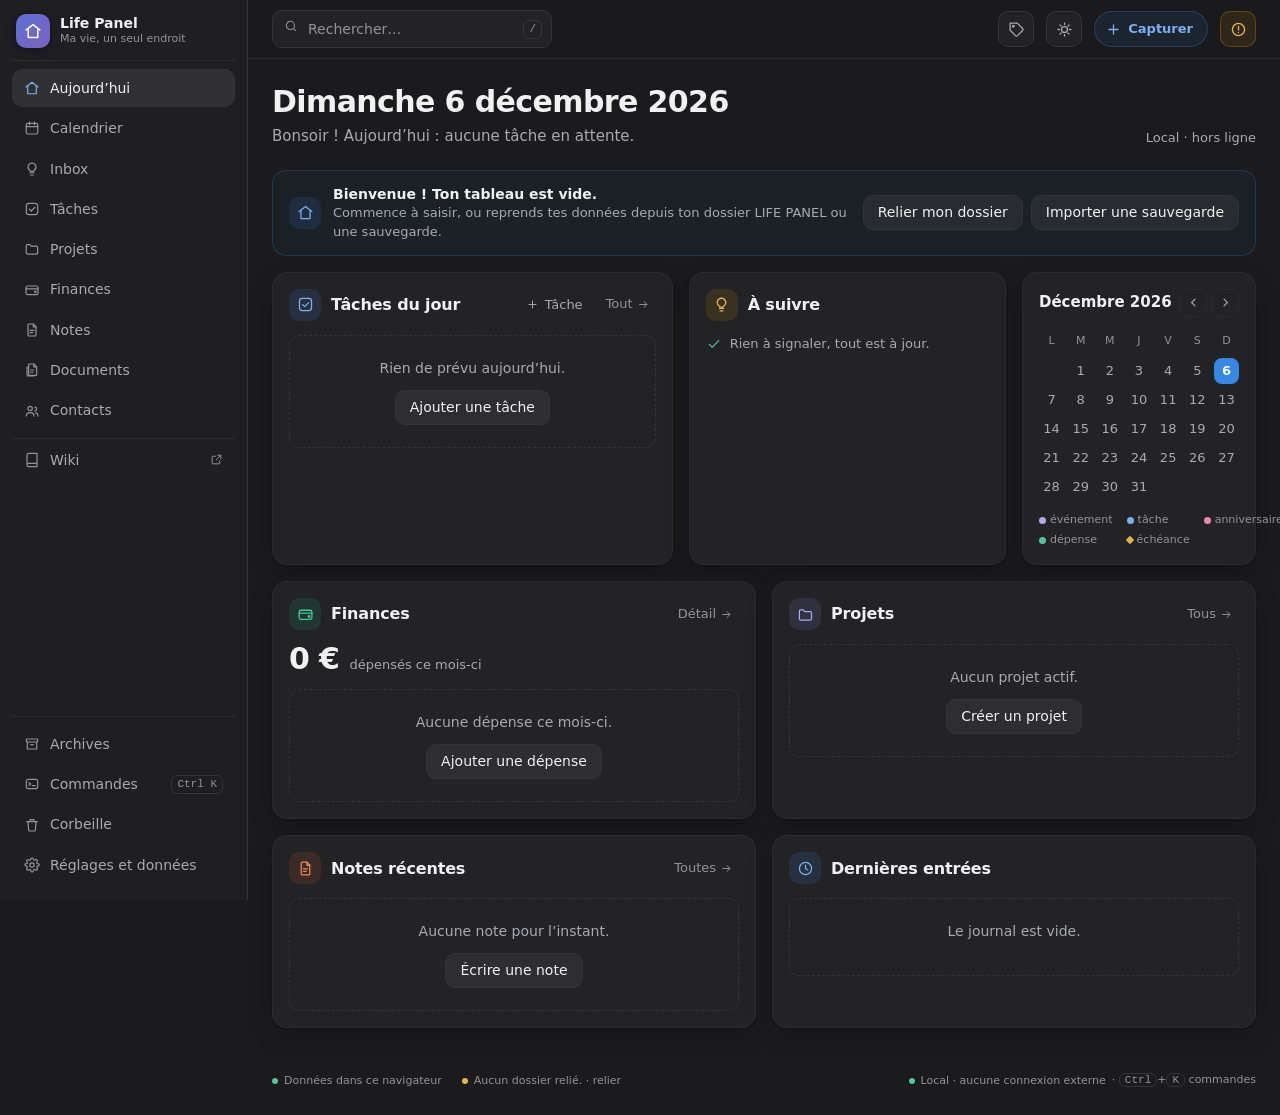
==== index.html @ a8e950ce "LIFE PANEL v4.7.1 : suggestions de recherche plus cachées par le volet Sur PC (à partir de 1 100 px)" ====
<!doctype html>
<html lang="fr">
<head>
<meta charset="utf-8">
<meta name="viewport" content="width=device-width, initial-scale=1">
<!-- Sécurité : la page ne peut se connecter qu'à elle-même et à l'API GitHub (ta clé ne peut partir nulle part ailleurs),
     aucun script ni style venu d'un autre site, aucune page intégrée (iframe), aucun plug-in. -->
<!-- CSP : seul le script dont l'empreinte figure ici peut s'exécuter (à recalculer après chaque modification du script, avec l'outil csp.js des tests) -->
<meta http-equiv="Content-Security-Policy" content="default-src 'none'; script-src 'self' 'sha256-L3aCPSRhSa3qVHzVABer1bZzUWpTAjuID0/pEhpe25s=' 'sha256-Bjubay3GQr/+jzSLcXRIc19jh0jqM+mU4B3NFcbYMBI='; style-src 'unsafe-inline'; img-src 'self' data: blob:; connect-src 'self' https://api.github.com; worker-src 'self'; manifest-src 'self'; media-src 'self' blob:; object-src 'none'; frame-src 'none'; base-uri 'none'; form-action 'none'">
<title>Life Panel</title>
<meta name="theme-color" content="#1b1b1d">
<!-- Thème clair choisi sur cet appareil : appliqué avant le premier affichage (pas d'éclair sombre au chargement) -->
<script>try{if(localStorage.getItem('lifepanel.theme')==='clair'){document.documentElement.dataset.theme='clair';document.querySelector('meta[name="theme-color"]').content='#f3f3f5';}}catch(e){}</script>
<link rel="icon" href="icons/favicon.svg" type="image/svg+xml">
<link rel="icon" href="icons/favicon-32.png" sizes="32x32" type="image/png">
<link rel="apple-touch-icon" href="icons/icon-192.png">
<!--
  ============================================================================
  LIFE PANEL — v4.7.1
  ============================================================================
  Un seul fichier : structure (HTML) + style (CSS) + comportement (JS).
  Aucune bibliothèque externe. Seule connexion possible (v3.13, si tu l'actives) : ton
  dépôt GitHub privé, pour avoir les mêmes données sur le PC et le téléphone.

  v3.4 : notes rangées en dossiers (tags) et ouvertes en fenêtre ; fiche
  contact en grand, modifiable ; documents (liens) dans les projets ; tuile
  Mouvements repliable ; graphique « 6 derniers mois » cliquable.
  v3.5 : écriture de donnees.json vérifiée à chaque modification, icône d'état
  à côté de la roue crantée, confirmation si on quitte avant l'écriture ;
  tâches de nouveau en liste.
  v3.6 : création de projet réparée (champ « documents » manquant) ; chaque
  élément créé passe par la même forme que les données lues (FORMES) ; une
  page qui plante affiche un message au lieu de rester figée.
  v3.7 : page de résultats de recherche (pertinence, surlignage, onglets) ;
  archives (tâches terminées le lendemain, notes, contacts) ; corbeille de
  30 jours pour toutes les suppressions (les confirmations sont gardées).
  v3.8 : module Documents (lien facultatif, échéance + préavis, Renouvelé,
  tâche proposée) ; tags communs à tâches, notes, documents, contacts
  (« #tag » dans la recherche) ; recherche bien plus rapide (index gardé en
  mémoire, formats de dates réutilisés) ; restauration dans n'importe quel ordre.
  v3.9 : données du navigateur dans IndexedDB (plus de plafond vers 5 Mo, copie
  légère gardée dans localStorage tant qu'elles sont petites) ; accueil allégé
  (journal et calendrier en un seul passage) ; notes affichées par 50, les plus
  récentes d'abord ; menu avec le nom de chaque module jusqu'à 1 280 px.
  v3.10 : liste des comptes gérée comme les catégories (liste déroulante, création
  depuis le formulaire, renommer = toutes les dépenses suivent, fusion à la casse
  près) ; case « pris en compte dans les statistiques » par compte (aussi en haut de
  Finances) ; budget par compte, par mois ou par an ; case « Cette année ».
  v3.11 : graphique « Par catégorie » avec toutes les catégories (plus de « Autres »),
  « À catégoriser » à part, anneau agrandi ; chaque catégorie garde sa couleur
  (enregistrée, suit le renommage, libérée à la suppression ; 8 teintes unies
  puis les mêmes rayées).
  v3.12 : page Finances réorganisée — plus de « Cumul du mois / de l'année » ;
  « Par catégorie » sur toute la largeur avec un tableau (barre, montant, %, nombre
  d'opérations) ; un clic sur une catégorie n'affiche plus que ses mouvements ; juste
  en dessous, les mouvements, ouverts, 20 par 20, triables par date, libellé,
  catégorie, projet, compte ou montant (clic sur l'en-tête, nouveau clic = sens inverse).
  Page Tâches : la « File d'exécution » affiche les 20 premières tâches, puis 20 de plus.
  Contacts : téléphone (cliquable pour appeler) et adresse postale, facultatifs (données VERSION 12) ;
  « Autre téléphone », facultatif et cliquable lui aussi (données VERSION 13) ;
  « E-mail », facultatif, format contrôlé, cliquable pour écrire (données VERSION 14).
  Notes (Markdown) : listes de cases à cocher « - [ ] » / « - [x] » (cliquables dans une note
  enregistrée), texte barré « ~~ », tableaux « | a | b | », citations « > », séparateurs « --- »,
  liens relatifs (ex. Documents/fichier.pdf), blocs de code « ``` » / « ~~~ », listes imbriquées
  (retrait), numérotation continue malgré les lignes vides, titres # à ###### de tailles distinctes.
  v3.13 : en ligne sur GitHub Pages et installable comme une appli (icône, plein écran, hors ligne :
  manifest.webmanifest + sw.js). Synchronisation GitHub (page Données) : donnees.json dans un dépôt
  PRIVÉ, une clé par appareil gardée dans le navigateur ; lecture à l'ouverture, au retour sur la page
  et toutes les 30 secondes, écriture quelques secondes après la dernière modification. Protection contre
  la double modification : GitHub refuse une écriture si le fichier a changé depuis la dernière lecture ;
  on relit et on fusionne (base commune, élément par élément puis champ par champ ; même champ modifié
  des deux côtés : la version la plus récente gagne, l'autre va dans la corbeille). Documents : dossier
  Google Drive relié une fois par appareil (lecture seule) ; chaque projet peut afficher un sous-dossier ;
  onglet « Mon Drive » ; « Suivre l'échéance » crée une fiche ; une fiche peut pointer vers un fichier du
  Drive (lien « drive:chemin »). Données VERSION 15 (dossier des projets, versions remplacées).
  v3.14 : synchro plus légère — conversion base64 native (la page ne se fige plus à l'envoi), vérification
  « conditionnelle » (rien n'est téléchargé si le fichier n'a pas changé), gros fichier lu par sa version
  exacte ; appli installée : copie gardée si le réseau ne répond pas en 3 s. Bouton Retour : il ferme la
  fenêtre ouverte. Montants plafonnés à 1 000 000 €, dates impossibles refusées, durées négatives ignorées,
  CSV protégé contre les formules Excel, 29 février fêté le 28 les années non bissextiles. Recherche avec
  filtres (projet:, montant>, montant<, date:, avant:, après:). Règle de sécurité (CSP) : connexions limitées
  à l'API GitHub. Données VERSION 16 (date de modification des mouvements et de l'Inbox).
  v3.15 : notifications (page Données) : résumé du matin, rappel des tâches à l'heure, anniversaires, documents,
  envoyés par GitHub Actions depuis le dépôt privé (notifications/rappels.js, toutes les 30 min) et affichés par
  Android ou Windows même LIFE PANEL fermée ; heures calmes 0 h – 6 h, à l'heure de chaque appareil.
  v3.16 : menu dans un volet à gauche, caché à toutes les largeurs : bouton ☰ (ou touche m) ; modules, puis
  Commandes, Corbeille et Réglages ; fermé au choix d'une entrée, par Échap, par un clic à côté ou par Retour.
  Barre du haut allégée : ☰, logo, recherche, capture, état de la synchro.
  v3.17 : trait visible entre chaque tâche ; tâches terminées repliées (« Terminées » à déplier) ; tag #répondre
  automatique sur une fiche contact tant qu'un élément « À répondre » n'est pas coché ; page Archives (volet) :
  tous les éléments archivés, filtrés par type, « Ouvrir » et « Sortir des archives » ; sur chaque page, un encart
  « Archivé(e)s N » y mène (plus de blocs ni de dossiers d'archives dans les pages).
  v3.18 : appli installée sur Android : raccourcis de l'icône (appui long) « Inbox » (capture rapide) et
  « Nouvelle dépense » ; « Partager → LIFE PANEL » depuis n'importe quelle appli dépose le texte dans la capture.
  v3.18.1 : le manifeste de l'appli n'est plus figé par le service worker : Chrome voit enfin les raccourcis
  et le partage (ils n'apparaissaient pas après la mise à jour).
  v3.19 : « Note » facultative sur chaque mouvement (vide par défaut), affichée sous le libellé, trouvée par la
  recherche et exportée en CSV. Données VERSION 17.
  v3.20 : Contacts : le filtre comprend « #tag » (ex. #répondre : seulement les fiches qui portent ce tag) ;
  « Voir » des messages en attente de réponse (Accueil) ouvre Contacts filtré sur #répondre.
  v3.21 : module Calendrier : événements (heure ou journée entière, fin, répétition chaque semaine / mois / an avec
  dates retirées, fuseau horaire fixe ou « là où je suis », lieu + Itinéraire, lien visio, personnes, projet,
  catégorie, rappel), vues Mois et Agenda qui regroupent aussi tâches, anniversaires, échéances et dépenses
  (cases à cocher), saisie rapide « Dentiste jeudi 14h30 », rappels et résumé du matin. Données VERSION 18.
  v3.22 : étapes d'une tâche (cases à cocher à l'intérieur) : compteur « 2/5 » sur la ligne de la tâche, un clic
  déplie la liste pour cocher, ajouter ou retirer une étape ; la tâche reste une seule ligne (Accueil, Aujourd'hui).
  Données VERSION 19.
  v3.22.1 : téléphone : la priorité et le compteur des étapes restent côte à côte.
  v3.22.2 : durée estimée d'une tâche affichée en heures à partir de 60 min (« 1 h 30 », « 60 h »).
  v3.22.3 : bouton × pour vider une date facultative (tâche, échéances, anniversaire…) : impossible autrement sur téléphone.
  v3.22.4 : « Tout déplier / Tout replier » marche aussi avec un filtre actif (Contacts, Notes, Documents) et n'agit que sur les fiches affichées.
  v3.22.5 : sécurité : la CSP n'autorise plus que CE script (empreinte sha256, plus de « unsafe-inline ») ; page Contacts ~5× plus
  rapide (contenu d'une fiche construit à l'ouverture) ; clavier : Tab reste dans une fenêtre ouverte ; texte gris plus lisible.
  v3.23 : tags suggérés pendant la frappe (les plus utilisés d'abord, Entrée complète) ; libellés de dépense : tous proposés
  (avant : 80 seulement) ; téléphone : dossiers de Notes et Documents sur plusieurs lignes (le tag choisi reste visible) ;
  fenêtre d'un jour : dépenses en liste (montant visible sur téléphone) ; menu : nombre d'éléments par module et, en couleur,
  ce qui attend une action ; capture et Inbox : type Contact (détecté par un numéro de téléphone ou un e-mail).
  v3.23.1 : favicon (onglet du navigateur) : icons/favicon.svg, net à toutes les tailles, et icons/favicon-32.png en secours.
  v3.24 : IA locale (lecture seule) : le modèle qui tourne sur le PC (Bionic / LM Studio, http://localhost:1234/v1) répond
  aux questions sur les données et fait le point du jour. Carte « IA locale » (page Données, réglage propre au navigateur),
  bouton dans la barre et sur l'Accueil. L'IA appelle 8 outils de l'appli (recherche, dépenses, tâches, agenda, contact,
  projets, documents, note) qui renvoient de petits extraits ; totaux calculés par le code. CSP : localhost et 127.0.0.1 en plus.
  v3.24.1 : point du jour : demain avec ses tâches (pas seulement les événements), rendez-vous du jour déjà passés marqués,
  priorités hautes des 7 prochains jours.
  v3.25 : IA locale, étape 2 (l'IA propose, tu valides) : « Analyser avec l'IA » dans la capture et l'Inbox (type, date, heure,
  projet, tags, étapes… vérifiés puis formulaire prérempli) ; « Rédiger avec l'IA » sur une fiche contact (brouillon à copier ou à
  ouvrir dans WhatsApp, SMS, e-mail ; rien n'est envoyé) ; « Améliorer avec l'IA » sur une note (corriger, clarifier, résumer ;
  « Remplacer » garde l'ancien texte dans la corbeille).
  v3.25.1 : IA plus rapide et mesurée : réflexion courte (option du serveur mesurée une fois par modèle) pour l'analyse,
  la rédaction, la correction et le point du jour ; limite de longueur (6 000 tokens pour une question) avec message au lieu
  d'une attente sans fin ; durée, tokens écrits et réflexion sous chaque réponse ; fenêtre redessinée bulle par bulle ;
  outils « agenda » et « tâches » plus détaillés (priorité, projet, durée en clair, étapes, retards).
  v3.25.2 : limites de longueur au-dessus du budget de réflexion du serveur (10 000 tokens) ; réponse commencée puis coupée
  gardée (« coupée ») ; point du jour : consigne « réponds directement ».
  v3.25.3 : aperçu des petites données envoyé avec les consignes (tâches ouvertes, 14 jours d'agenda, projets, documents,
  Inbox ; taille plafonnée) : réponse directe sans outil ; l'outil « dépenses » liste aussi les entrées (remboursements).
  v3.26 : réponses sans réflexion par l'adresse native de LM Studio (/api/v1/chat, reasoning « off »), vérifiée au premier usage :
  question simple, point du jour, analyse, rédaction, correction en quelques secondes ; Qwen répond « OUTIL » quand il lui faut
  des données hors aperçu, et la question repasse par la voie avec outils ; jours de la semaine écrits dans l'aperçu.
  v3.26.1 : point du jour : journée nommée la nuit (« la journée du … vient de commencer »), tâches du jour déjà séparées
  par priorité, une seule ligne « Priorité conseillée », sans phrase de conclusion.
  v3.27 : calendrier, vue « 2 semaines » (cette semaine et la suivante, du lundi au dimanche, cases hautes ; liste de
  14 jours sur téléphone) ; thème clair (bouton soleil / lune de la barre du haut, choix gardé sur chaque appareil,
  appliqué avant l'affichage par un petit script de <head> qui a sa propre empreinte dans la CSP).
  v3.27.1 : démonstration retirée (plus de carte « Démonstration » dans la page Données ni de bouton dans le bandeau
  de bienvenue ; un appareil encore en mode démo garde « Revenir à mes données » et « Effacer la démo », et rien n'en
  part vers GitHub ni le dossier) ; Accueil : « Local · synchro GitHub » quand la synchro est active (au lieu de
  « hors ligne ») ; page Données : les événements figurent dans « Ce qu'il y a dedans » ; plus de prénom par défaut.
  v3.28 : « Répéter » un mouvement (dépense ou entrée) : bouton sur chaque ligne (Finances, page d'un projet, fenêtre d'un
  jour) qui ouvre le formulaire déjà rempli — montant, libellé, catégorie, compte, projet, note — daté d'aujourd'hui.
  v3.29 : couleur de chaque catégorie au choix (Finances → Catégories : un clic sur la pastille) parmi 18 couleurs —
  9 teintes unies, dont un nouveau prune bien distinct des autres, et les mêmes rayées ; une couleur déjà prise est
  signalée (les deux catégories la partagent). Les catégories existantes gardent leur couleur tant qu'on n'y touche pas.
  v3.30 : import d'un relevé bancaire CSV dans un compte (Finances → Importer un relevé) : colonnes reconnues (Banque Populaire,
  Revolut…) ou choisies, aperçu à cocher, opérations déjà présentes décochées, catégorie proposée d'après les anciennes
  dépenses ; import de contacts vCard (Contacts → Importer) : fiche préremplie pour un contact, liste pour plusieurs,
  fiches existantes complétées sans rien écraser. Fichiers lus en UTF-8, UTF-16 ou Windows-1252.
  v3.30.1 : le raccourci Android « Inbox » (appui long sur l'icône) ouvre la page Inbox, sans la fenêtre de capture.
  v3.31 : Finances, « Par catégorie » : clic sur la pastille d'une catégorie = la masquer du graphique pour le mois (ou
  l'année) affiché ; elle reste listée, grisée, et l'anneau, le total au centre et les % sont recalculés sans elle.
  Nouveau clic ou « Tout réafficher » pour la remettre. Gardé sur cet appareil (jamais dans les données synchronisées).
  v3.32 : 18 catégories de dépenses de référence (Logement, Énergie et eau, Courses alimentaires… Frais professionnels, Divers),
  couleur unie pour les 9 principales, rayée pour les autres. Fenêtre « Catégories » → « Passer aux 18 catégories de
  référence » : la fenêtre se remplit (anciens noms convertis, ex. Formation → Frais professionnels, DAB → Divers,
  catégories manquantes ajoutées, couleurs), on vérifie puis « Enregistrer ». Mots-clés des libellés mis à jour.
  v3.33 : liseuse Markdown : un fichier .md du dossier Drive (Documents, tuile Drive d'un projet, fiche Document) s'ouvre mis
  en forme dans LIFE PANEL, en lecture seule ; un lien vers un autre .md du Drive l'ouvre (bouton « Retour »), « Texte brut »
  dans un nouvel onglet ; fichiers en UTF-8 ou Windows-1252 ; au-delà de 2 Mo, téléchargé comme avant.
  v3.34 : allègement. Pages Aujourd'hui et Revue retirées (le lien « Tout » des tâches du jour mène à Tâches) ; « Prochaine
  action » retirée des projets (le texte déjà saisi reste dans les données, sans être affiché) ; Accueil sans les 4 chiffres
  du haut, calendrier à gauche ; Tâches sans les 3 chiffres du haut ; Notes et Documents sur téléphone et tablette : les
  dossiers passent dans un menu déroulant à côté de la recherche, au lieu d'un bloc d'étiquettes.
  v3.35 : Notes et Documents sur téléphone et tablette : les dossiers (tags) passent dans un volet à droite, caché par défaut
  (au lieu du menu déroulant). Le bouton à côté de la recherche, qui montre le dossier choisi et son nombre, l'ouvre ; choisir
  un dossier le referme, comme ×, un appui à côté, Échap ou Retour. Grand écran : colonne de gauche inchangée.
  v3.36 : mise en page. Téléphone : mouvements (Finances, projet) en liste, libellé et montant sur la 1re ligne (le montant était hors
  de l'écran), le libellé ouvre la modification ; chiffres clés deux par ligne ; boutons d'une tâche derrière « ⋯ » ; aucun texte sous
  12 px ; choix des formulaires en cases égales. Écran tactile : boutons de 40 px, zones d'appui agrandies. Tablette : deux colonnes,
  cases des calendriers ≤ 52 px. Graphiques redessinés à la largeur de leur carte (textes à leur vraie taille), à la hauteur de leur
  voisine. Cartes sans vide : Données en deux colonnes « maçonnerie », projet en deux piles, Budgets projets seulement s'il y en a.
  Contacts : anniversaires des 30 jours en tête, puis annuaire A, B, C… une ligne par fiche. Tâches sur grand écran : deux colonnes.
  Documents : échéance à droite du titre. Chiffres en police normale (alignés) au lieu de la chasse fixe ; pied de page sans Ctrl + K
  sur écran tactile. Échelle commune : 10 tailles de texte (--t1 à --t10), 6 arrondis, espacements 2 à 24 px.
  v3.37 : événements avec des tags, comme les tâches, notes, documents et contacts (champ « Tags » du formulaire, suggestions,
  puces dans la fiche, recherche « #tag ») ; plus de catégorie d'événement ni de couleur par catégorie (tous les événements en
  violet). L'ancienne catégorie des événements est oubliée, sans devenir un tag. Données VERSION 20.
  IA locale retirée (inutilisée) : carte « IA locale », bouton de la barre, fenêtre « Demander », « Point du jour », « Analyser avec
  l'IA » (capture, Inbox), « Rédiger avec l'IA » (contacts), « Améliorer avec l'IA » (notes) ; la CSP n'autorise plus localhost.
  v3.39 : Notes → dossier « Mon Drive » (colonne des dossiers, ou volet sur téléphone) : les notes Markdown (.md) du dossier Drive
  relié, rangées par sous-dossier, sans les autres fichiers ; un clic ouvre la note mise en forme dans la liseuse de la v3.33
  (lecture seule). Dossier affiché même sans aucune note dans LIFE PANEL. Documents → Mon Drive : un .md s'y lit aussi dans la liseuse.
  v3.39.1 : Notes → « Mon Drive » juste sous « Toutes les notes », puis l'intitulé « Tags » au-dessus des tags, comme dans Documents
  (plus de rubrique « Google Drive »).
  Champ « Rechercher » de Tâches, Notes, Documents et Archives : « #tag » garde ce qui porte ce tag, comme dans Contacts et la
  recherche générale (avant : rien trouvé, seul « tag » sans # marchait).
  v4.0 (prototype) : mêmes données (VERSION 21) et mêmes modules que la v3.39.1, rangés autrement.
  Navigation : sur téléphone et tablette, cinq onglets en bas (Aujourd'hui, Tâches, Calendrier, Finances, Notes), des sous-onglets
  (Tâches / Projets ; Notes / Documents / Contacts) et un bouton + flottant ; le volet ☰ garde tout le reste. À partir de 1 100 px,
  le volet reste affiché à gauche. Capture : une phrase puis Entrée, c'est enregistré (aperçu de ce qui a été compris, « essence 45 »
  sans « € », bandeau « Modifier · Annuler ») ; « Détails… » ouvre le formulaire complet. Accueil → « Aujourd'hui » : la date,
  ce qui attend d'être trié, les rendez-vous et les tâches du jour ; sur téléphone, le bas de la page est replié. Tri : les captures de
  l'Inbox puis les dépenses sans catégorie, une carte et une touche à la fois. Notes : « [[Titre]] » mène à la note de ce nom (rose :
  à écrire), « Notes qui mènent ici » sous la note. Alerte sur l'accueil si cet appareil n'est plus inscrit aux rappels.
  Notes vocales (v3.38) retirées : plus de micro ni de Whisper ; un élément de l'Inbox qui porte encore un vocal garde ce champ.
  v4.1 : le Wiki à un clic, dans le même onglet : entrée « Wiki » du volet (sous les modules), sous-onglet « Wiki » de Notes sur téléphone,
  commande « Wiki » (Ctrl + K). Adresse déduite du domaine (panel.… → wiki.…). Le modèle Whisper (≈ 270 Mo) et son code, laissés dans
  l'appareil par la v3.38, sont effacés par sw.js (le bouton qui le faisait est parti avec les notes vocales).
  v4.2 : horloge des rappels sur cron-job.org (toutes les 30 min, 6 h – 23 h 30, heure de Paris). L'appli lit notifications/envoyees.json :
  après 9 h, si le résumé du matin n'est pas noté pour cet appareil, l'accueil le signale (« Le résumé du matin n'est pas arrivé ») ;
  la carte Notifications donne le dernier envoi à cet appareil.
  v4.3 : listes de tâches personnalisées (ex. « Voyage en Islande »), sans créer de projet. Page Tâches : colonne « Afficher » à gauche
  (volet à droite sur téléphone et tablette) : Par date (la file d'avant), Par projet, Par liste, puis chaque liste. Une liste ouverte :
  ajout rapide d'une tâche (une ligne, Entrée), ses tâches, Renommer, Supprimer (ses tâches gardées sans liste, ou mises à la corbeille avec elle).
  Formulaire d'une tâche : champ « Liste » (et « ＋ Nouvelle liste… ») ; puce de la liste sur chaque ligne de tâche (un clic ouvre la liste).
  Une tâche SANS DATE rangée dans une liste reste dans sa liste : elle n'apparaît plus dans « Tâches du jour » (datée, elle y apparaît
  le jour venu, comme avant). Affichage choisi gardé sur chaque appareil. Recherche : le nom de la liste trouve ses tâches. Données VERSION 22.
  v4.4 : plus de priorité des tâches (P1, P2, P3) : ni pastille, ni choix dans le formulaire, ni tri. La file suit la date et l'heure, puis
  l'ordre de création. Mêmes données (VERSION 22) : une nouvelle tâche n'a plus de champ « priorite » ; celui des anciennes est gardé tel quel,
  sans être affiché ni utilisé (une appli plus ancienne encore ouverte ailleurs le lit toujours).
  v4.4.1 : démarrage réparé dans Brave (PC). Avant le premier affichage, le démarrage attendait sans limite que le navigateur dise si
  l'accès au dossier Drive mémorisé était encore accordé ; Brave ne répondait jamais : page vide, liens sans effet, pas de synchro
  GitHub, aucun message. Désormais : une question au navigateur sans réponse (IndexedDB, accès à un dossier) a un délai maximum
  (1,5 s pour un dossier, 8 s pour les données) ; sans réponse sur le Drive, son accès est à redonner d'un clic. Chaque étape du
  démarrage est isolée (un échec est annoncé, la suite a lieu), la navigation est posée avant toute attente, le message « Un problème
  est survenu » est posé en tout premier, et un démarrage qui échoue le dit au centre de la page. Données du navigateur illisibles :
  un bandeau le dit, et rien n'est enregistré ni synchronisé (jamais une base vide par-dessus tes données). Mêmes données (VERSION 22).
  v4.5 : Tâches → « Par date » ne montre plus que les tâches libres, ni dans un projet ni dans une liste : une tâche d'un projet n'est
  que dans « Par projet », une tâche d'une liste que dans sa liste (et « Par liste »). Une ligne dit combien sont rangées ailleurs (dont
  en retard), avec « Par projet » et « Par liste ». Un projet filtré (« Tâches du projet ») montre toujours toutes ses tâches, et le
  filtre de la page (comme un lien de la recherche générale) cherche dans toutes les tâches. Accueil (Tâches du jour), calendrier et
  rappels : inchangés. Mêmes données (VERSION 22).
  v4.6 : Tâches → chaque affichage ne montre que ce qui le concerne : « Par projet », les tâches d'un projet (plus de groupe « Sans
  projet ») ; « Par liste », celles d'une liste (plus de « Sans liste »). Sans tâche à y montrer : « Aucune tâche rattachée à un
  projet », ou « Il n'y a aucune liste personnalisée » (« Aucune tâche dans tes listes personnalisées » s'il y a des listes) avec
  un bouton « Nouvelle liste ». Plus de titre « File d'exécution » ; les tâches sont les unes sous les autres à toutes les largeurs
  (plus de deux colonnes sur grand écran). Mêmes exceptions qu'en v4.5 (projet filtré, filtre, recherche). Mêmes données (VERSION 22).
  v4.7 : fenêtre « Tags », ouverte de partout : bouton étiquette de la barre du haut, touche t, Ctrl+K « Tags », roue crantée au-dessus
  des tags de Notes et Documents. Tous les tags par ordre alphabétique, avec où ils servent (« 3 notes · 1 tâche ») ; le champ du haut
  cherche dans la liste et ajoute un tag sans le mettre sur rien (gardé, proposé dans les formulaires) ; renommer (partout ; même nom
  qu'un autre tag : les deux sont fusionnés) ; supprimer (retiré de tous les éléments, après confirmation s'il sert). « Annuler » dans le
  message. #répondre, tenu à jour tout seul sur les contacts, n'y est ni renommé ni supprimé. Les éléments gardent leur date de
  modification. Notes et Documents : la rubrique « Tags » de la colonne des dossiers se replie et se déplie (repliée au départ, seul le
  tag choisi reste alors visible ; choix gardé sur chaque appareil). Données VERSION 23 : « tags », les tags créés dans la fenêtre.
  v4.7.1 : sur PC (à partir de 1 100 px), les suggestions de la recherche du haut partent du bord gauche du champ : accrochées à son
  bord droit, elles s'étendaient vers la gauche et le volet en cachait le début. Téléphone et tablette : inchangés. Mêmes données (VERSION 23).
  Après toute modification du script : recalculer l'empreinte avec l'outil csp.js des tests, rangés à part (sinon la page ne démarre pas).

  v3.3 = fusion de life-panel-v3.2.html et de life-panel.html, réécrite en une
  seule architecture :
    - un seul modèle de données, un seul routeur, un seul gestionnaire d'actions ;
    - plus aucune fonction écrite deux fois ni « couche » qui en remplace une autre ;
    - toutes les fonctions des deux versions réunies (voir la page Données > À propos).

  DONNÉES
    - Enregistrées dans le navigateur (clé « lifepanel »). Au premier lancement,
      Life Panel reprend les données de la v3.2 (« lifepanel.v1 ») ou de
      life-panel.html (« lifepanel.v6 ») ; les anciennes clés ne sont pas effacées.
    - Option : dossier LIFE PANEL relié → donnees.json + finances.csv écrits à
      chaque modification, puis relus pour vérification (Chrome, Edge, Opera).
    - Démonstration retirée en v3.27.1 : un navigateur où elle était chargée reste
      en « mode démo » (rien n'est écrit ni synchronisé) jusqu'à « Revenir à mes
      données » ou « Effacer la démo ».

  RACCOURCIS : « / » rechercher · « c » capture rapide · « t » tags · Ctrl+K commandes · Échap fermer
  ============================================================================
-->
<style>
/* ==========================================================================
   1. JETONS DE STYLE — toute la charte tient ici
   ========================================================================== */
:root{
  color-scheme: dark;
  --fond:#1b1b1d; --fond-2:#1f1f22; --champ:#19191c;
  --carte:#232326; --carte-survol:#2a2a2e;
  --trait:#34343a; --trait-doux:#2b2b30;
  --texte:#f1f1f2; --texte-doux:#a9a9b1; --texte-faible:#92929c;
  /* Couleurs de données (validées pour fond sombre) */
  --bleu:#3987e5; --vert:#199e70; --jaune:#c98500; --rose:#d55181; --violet:#9085e9; --orange:#d95926; --gris:#85858e;
  /* Teintes de plus pour les catégories (8 de la palette validée, puis le prune, v3.29 : bien distinct de toutes) */
  --herbe:#008300; --rouge:#e66767; --prune:#a344b8;
  /* Mêmes teintes éclaircies : pictogrammes et petits textes */
  --i-bleu:#7ab0f0; --i-vert:#4ec89b; --i-jaune:#e5b54a; --i-rose:#e78aab; --i-violet:#b0a7f2; --i-orange:#ef8759; --i-gris:#b3b3ba;
  --i-rouge:#ff6b6b;   /* réservé à l'échec d'écriture */
  /* Échelle commune (v3.36) : 10 tailles de texte et 6 arrondis ; les espacements (gap) suivent 2, 4, 6, 8, 10, 12, 16, 20, 24 px.
     Sur téléphone, --t1 passe à 12 px (aucun texte plus petit, voir « 11. Écrans plus petits »). */
  --t1:11px; --t2:12px; --t3:13px; --t4:14px; --t5:15px; --t6:16px; --t7:18px; --t8:21px; --t9:24px; --t10:30px;
  --r1:4px; --r2:6px; --r3:8px; --r4:10px; --rayon:14px; --r6:16px;
  --ombre:0 1px 2px #00000040, 0 8px 24px #00000030;
  --police:system-ui,-apple-system,"Segoe UI",Roboto,Helvetica,Arial,sans-serif;
  --mono:ui-monospace,"Cascadia Mono","Segoe UI Mono",Consolas,monospace;
  /* Voiles posés sur le fond (survols, puces, pistes) : blancs ici, noirs en thème clair ; s'emploient en rgb(var(--sur) / 5%) */
  --sur:255 255 255;
  --barre:#1b1b1def; --survol-bord:#55555f; --trait-tache:#3e3e47; --case-bord:#4c4c54; --barre-neutre:#55555e;
  --btn-p:#d7d7da; --btn-p-survol:#e6e6e8; --btn-p-texte:#1d1d20;
  --auj:#3987e5;   /* rond du jour (chiffre blanc dessus) */
  --coche:#16161a;   /* coche sur une case cochée de couleur (teinte claire ici, foncée en thème clair) */
}
/* Thème clair (bouton soleil / lune de la barre du haut, retenu sur cet appareil) : mêmes jetons, autres valeurs.
   Les couleurs de données (--bleu…) restent ; les teintes « i- » (petits textes, pictogrammes) sont foncées pour rester lisibles sur blanc. */
:root[data-theme="clair"]{
  color-scheme: light;
  --fond:#f3f3f5; --fond-2:#ececef; --champ:#ffffff;
  --carte:#ffffff; --carte-survol:#f6f6f8;
  --trait:#d6d6dc; --trait-doux:#e4e4e9;
  --texte:#1a1a1e; --texte-doux:#4d4d56; --texte-faible:#666670;
  --i-bleu:#1d5dab; --i-vert:#0a6b49; --i-jaune:#7a5100; --i-rose:#a02b53; --i-violet:#5446b8; --i-orange:#9c3914; --i-gris:#55555e;
  --i-rouge:#c62828;
  --ombre:0 1px 2px #0000000f, 0 6px 18px #00000014;
  --sur:0 0 0;
  --barre:#f3f3f5ee; --survol-bord:#b4b4bd; --trait-tache:#d0d0d7; --case-bord:#a3a3ad; --barre-neutre:#c4c4cc;
  --btn-p:#27272d; --btn-p-survol:#3b3b43; --btn-p-texte:#ffffff;
  --coche:#ffffff; --auj:#1d5dab;
}
*{box-sizing:border-box}
html,body{margin:0;padding:0}
body{background:var(--fond);color:var(--texte);font-family:var(--police);font-size:var(--t5);line-height:1.45;min-height:100vh;overflow-x:hidden;-webkit-font-smoothing:antialiased}
button,input,select,textarea{font:inherit;color:inherit}
button{cursor:pointer}
a{color:inherit;text-decoration:none}
:focus-visible{outline:2px solid var(--i-bleu);outline-offset:2px;border-radius:var(--r2)}
::selection{background:#3987e555}
.doux{color:var(--texte-doux)} .faible{color:var(--texte-faible)}
.vert{color:var(--i-vert)} .rose{color:var(--i-rose)} .jaune{color:var(--i-jaune)}
.mono{font-variant-numeric:tabular-nums}
.tronque{overflow:hidden;text-overflow:ellipsis;white-space:nowrap;min-width:0}
.aide{font-size:var(--t3);color:var(--texte-doux);margin:0 0 14px}
.boutons{display:flex;gap:8px;flex-wrap:wrap;align-items:center}
.boutons > .btn{max-width:100%;white-space:normal}   /* un bouton plus large que la carte revient à la ligne au lieu de déborder */
code{font-family:var(--mono);font-size:max(.9em, var(--t1));background:rgb(var(--sur) / 0.059);padding:1px 5px;border-radius:var(--r1)}
[hidden]{display:none !important}

/* ==========================================================================
   2. BARRE DU HAUT
   ========================================================================== */
.barre{position:sticky;top:0;z-index:30;display:flex;align-items:center;gap:12px;padding:10px 24px;background:var(--barre);backdrop-filter:blur(12px);border-bottom:1px solid var(--trait-doux)}
.marque{display:flex;align-items:center;gap:10px;flex-shrink:0;border-radius:var(--r4)}
.logo{width:34px;height:34px;border-radius:var(--r4);display:grid;place-items:center;background:linear-gradient(145deg,#5b72d6,#7d5fc1);color:#fff;box-shadow:0 2px 8px #0006}
.marque-txt strong{display:block;font-size:var(--t4);line-height:1.2}
.marque-txt span{display:block;font-size:var(--t1);color:var(--texte-faible)}
.barre .marque{margin-right:auto}
/* Volet de navigation : caché à gauche, ouvert par ☰ par-dessus la page (voile derrière) ; se referme au choix d'une entrée */
.volet{position:fixed;top:0;left:0;bottom:0;z-index:56;width:min(284px,86vw);display:flex;flex-direction:column;gap:4px;padding:12px 12px 16px;background:var(--carte);border-right:1px solid var(--trait);box-shadow:18px 0 50px #00000080;overflow-y:auto;overscroll-behavior:contain;transform:translateX(-104%);visibility:hidden;transition:transform .22s ease,visibility 0s linear .22s}
.volet.ouvert{transform:none;visibility:visible;transition:transform .22s ease}
.voile-volet{position:fixed;inset:0;z-index:55;background:#101012a6;opacity:0;pointer-events:none;transition:opacity .2s}
.voile-volet.on{opacity:1;pointer-events:auto}
.volet-tete{display:flex;align-items:center;gap:10px;padding:2px 2px 12px 4px;margin-bottom:4px;border-bottom:1px solid var(--trait-doux)}
.volet-tete .fermer{margin-left:auto}
.volet .menu{display:flex;flex-direction:column;gap:2px}
.volet-pied{margin-top:auto;padding-top:8px;border-top:1px solid var(--trait-doux);display:flex;flex-direction:column;gap:2px}
.volet a,.ligne-volet{display:flex;align-items:center;gap:10px;width:100%;color:var(--texte-doux);font:inherit;font-size:var(--t4);text-align:left;padding:9px 12px;border:0;border-radius:var(--r4);background:none;cursor:pointer;transition:background .15s,color .15s}
.volet a:hover,.ligne-volet:hover{background:rgb(var(--sur) / 0.051);color:var(--texte)}
.volet a.actif{background:rgb(var(--sur) / 0.078);color:var(--texte)}
.volet a svg,.ligne-volet svg{color:var(--texte-faible);flex-shrink:0}
.volet a.actif svg{color:var(--i-bleu)}
.volet .badge,.ligne-volet kbd{margin-left:auto}
.volet .badge{font-variant-numeric:tabular-nums;font-size:var(--t1);background:#c9850030;color:var(--i-jaune);border-radius:99px;padding:0 6px;line-height:16px}
.volet .badge.gris{background:rgb(var(--sur) / 0.071);color:var(--texte-faible)}
/* Bandeau en tête d'un formulaire (catégories de référence préparées, contact lu dans un fichier vCard) */
.bandeau-fenetre{display:flex;align-items:center;gap:8px;margin:0 0 12px;padding:8px 11px;border-radius:var(--r4);background:#7c5ec126;border:1px solid #9085e955;color:var(--texte);font-size:var(--t3);grid-column:1/-1}
.bandeau-fenetre svg{color:var(--i-violet);flex-shrink:0}
.volet .badges{margin-left:auto;display:flex;gap:4px}
.volet .badges .badge{margin-left:0}
.volet .badge.alerte{background:#e5484d2e;color:var(--i-rose)}
.encart-archives .compte{margin-left:2px}
.recherche-wrap{position:relative;flex-shrink:0}
.recherche{display:flex;align-items:center;gap:8px;background:var(--carte);border:1px solid var(--trait);border-radius:var(--r4);padding:7px 9px 7px 11px;width:280px;color:var(--texte-faible);transition:border-color .18s,box-shadow .18s}
.recherche:focus-within{border-color:#4a80c8;box-shadow:0 0 0 3px #3987e526}
.recherche input{border:0;background:transparent;outline:0;color:var(--texte);font-size:var(--t4);width:100%;min-width:0}
.recherche input::placeholder{color:var(--texte-faible)}
kbd{font-family:var(--mono);font-size:var(--t1);color:var(--texte-faible);border:1px solid var(--trait);border-radius:var(--r2);padding:0 5px;line-height:17px;white-space:nowrap}
.resultats{position:absolute;right:0;top:calc(100% + 8px);width:min(460px,92vw);max-height:70vh;overflow:auto;background:var(--carte-survol);border:1px solid var(--trait);border-radius:var(--rayon);box-shadow:0 24px 60px #000000a0;padding:10px}
.resultats .groupe{padding:4px 0 8px}
.resultats .groupe + .groupe{border-top:1px solid var(--trait-doux);padding-top:8px}
.resultat{display:flex;justify-content:space-between;align-items:baseline;gap:12px;padding:7px 9px;border-radius:var(--r3);font-size:var(--t4);transition:background .15s}
.resultat:hover,.resultat:focus{background:rgb(var(--sur) / 0.051);outline:none}
.resultat .r-sous{font-size:var(--t2);color:var(--texte-faible);text-align:right;max-width:48%;overflow:hidden;text-overflow:ellipsis;white-space:nowrap}
.resultat.tous{justify-content:flex-start;align-items:center;gap:8px;margin-top:4px;color:var(--i-bleu)}
.resultat.tous kbd{margin-left:auto}
mark{background:#e5b54a3d;color:inherit;border-radius:var(--r1);padding:0 1px}
.tag-r{color:var(--i-violet)}
.tag-r mark{padding:0}
/* Page de recherche */
.filtre.recherche-page{flex:1 1 560px;max-width:760px;padding:10px 14px}
.filtre.recherche-page input{font-size:var(--t5)}
.onglets-recherche{display:flex;gap:6px;flex-wrap:wrap;margin-bottom:16px}
.onglet-r{display:inline-flex;align-items:center;gap:6px;border:1px solid var(--trait);background:transparent;color:var(--texte-doux);border-radius:99px;padding:5px 12px;font-size:var(--t3);transition:background .15s,color .15s,border-color .15s}
.onglet-r:hover{background:rgb(var(--sur) / 0.051);color:var(--texte)}
.onglet-r.actif{background:#3987e522;border-color:#3987e566;color:var(--i-bleu)}
.liste.resultats-page > li{padding:2px 0}
.resultat-ligne{display:flex;gap:10px;align-items:flex-start;width:100%;min-width:0;padding:8px 6px;border-radius:var(--r4);transition:background .15s}
.resultat-ligne:hover,.resultat-ligne:focus-visible{background:rgb(var(--sur) / 0.031)}
.resultat-ligne .corps .t{white-space:normal}
.extrait-r{display:block;font-size:var(--t3);color:var(--texte-doux);margin-top:4px;line-height:1.45;overflow-wrap:anywhere}
.rond{flex-shrink:0;width:36px;height:36px;border-radius:var(--r4);border:1px solid var(--trait);background:var(--carte);display:grid;place-items:center;color:var(--texte-doux);transition:background .18s,color .18s,transform .15s}
.rond:hover{background:var(--carte-survol);color:var(--texte)}
.rond:active{transform:scale(.93)}
.rond.plus{background:#3987e518;border-color:#3987e545;color:var(--i-bleu)}
/* Icône d'écriture dans donnees.json : V vert = écrit, flèches = en cours, croix rouge = échec, jaune = dossier à relier */
.rond.ecriture[data-etat="ok"]{color:var(--i-vert);background:#199e701a;border-color:#199e7055}
.rond.ecriture[data-etat="cours"]{color:var(--i-bleu);background:#3987e514;border-color:#3987e545}
.rond.ecriture[data-etat="cours"] svg{animation:tourne .9s linear infinite}
.rond.ecriture[data-etat="erreur"]{color:var(--i-rouge);background:#e5484d24;border-color:#e5484d80}
.rond.ecriture[data-etat="hors"]{color:var(--i-jaune);background:#c985001c;border-color:#c9850059}
.rond.ecriture[data-etat="demo"],.rond.ecriture[data-etat="indispo"]{color:var(--texte-faible)}
@keyframes tourne{to{transform:rotate(360deg)}}

/* ==========================================================================
   3. PAGE ET GRILLES
   ========================================================================== */
.page{display:block;max-width:1560px;margin:0 auto;padding:26px 24px 30px}
.bonjour{display:flex;align-items:flex-end;justify-content:space-between;gap:12px 20px;flex-wrap:wrap;margin-bottom:22px}
.bonjour h1{margin:0;font-size:var(--t10);letter-spacing:-.02em;font-weight:650;line-height:1.15}
.bonjour p{margin:6px 0 0;color:var(--texte-doux);font-size:var(--t5);max-width:75ch}
.bonjour .boutons{flex-shrink:0;max-width:100%}
.meta{display:flex;align-items:center;gap:12px;color:var(--texte-doux);font-size:var(--t3);flex-wrap:wrap}
.meta .sep{width:1px;height:16px;background:var(--trait)}
.retour{display:inline-flex;align-items:center;gap:6px;margin:0 0 8px -6px;padding:3px 8px 3px 4px;border-radius:var(--r2);color:var(--texte-faible);font-size:var(--t3);transition:color .15s,background .15s}
.retour:hover{color:var(--i-bleu);background:#3987e51a}
.grille{display:grid;grid-template-columns:repeat(12,minmax(0,1fr));gap:16px;align-items:start}
#vue > * + *{margin-top:16px}
#vue > .bonjour + *, #vue > .nav-mois + *, #vue > .barre-outils + *{margin-top:0}
.c3{grid-column:span 3}.c4{grid-column:span 4}.c5{grid-column:span 5}.c6{grid-column:span 6}
.c7{grid-column:span 7}.c8{grid-column:span 8}.c12{grid-column:span 12}
.etire{align-self:stretch}
.chiffres{display:grid;grid-template-columns:repeat(4,minmax(0,1fr));gap:16px}
.chiffres.trois{grid-template-columns:repeat(3,minmax(0,1fr))}
.mosaique{display:grid;grid-template-columns:repeat(auto-fill,minmax(320px,1fr));gap:16px;align-items:start}
.pile{display:flex;flex-direction:column;gap:16px;min-width:0}
.sr{position:absolute;width:1px;height:1px;overflow:hidden;clip-path:inset(50%);white-space:nowrap}
h2.section{font-size:var(--t4);font-weight:600;color:var(--texte-doux);margin:28px 0 12px}
/* Cartes en colonnes « maçonnerie » (page Données) : chacune garde sa hauteur, sans trou ni carte étirée */
.colonnes-cartes{columns:2 340px;column-gap:16px;margin-bottom:-16px}
.colonnes-cartes > .carte{break-inside:avoid;margin:0 0 16px}

/* ==========================================================================
   4. CARTE
   ========================================================================== */
.carte{position:relative;min-width:0;background:var(--carte);border:1px solid var(--trait-doux);border-radius:var(--rayon);padding:16px;box-shadow:var(--ombre);transition:border-color .2s,background .2s,transform .15s,box-shadow .2s}
a.carte{display:block;color:inherit}
.carte.cliquable{cursor:pointer}
.carte.cliquable:hover{border-color:var(--trait);background:var(--carte-survol);transform:translateY(-2px);box-shadow:0 2px 4px #00000040,0 14px 30px #00000045}
.anim .carte{animation:monte .4s cubic-bezier(.2,.8,.3,1) both;animation-delay:calc(var(--i,0) * 35ms)}
@keyframes monte{from{opacity:0;transform:translateY(10px)}to{opacity:1;transform:none}}
.entete-carte{display:flex;align-items:center;gap:10px;margin-bottom:14px;min-height:32px}
.entete-carte h2{margin:0;font-size:var(--t6);font-weight:600;letter-spacing:-.01em}
.entete-carte .droite{margin-left:auto;display:flex;align-items:center;gap:6px}
.pastille{width:32px;height:32px;border-radius:var(--r4);display:grid;place-items:center;flex-shrink:0}
.lien-sous{display:flex;align-items:center;gap:4px;color:var(--texte-faible);font-size:var(--t3);padding:4px 6px;border-radius:var(--r2);white-space:nowrap;border:0;background:transparent;transition:color .18s,background .18s}
.lien-sous:hover{color:var(--i-bleu);background:#3987e51f}
.etiq{font-size:var(--t1);color:var(--texte-faible);text-transform:uppercase;letter-spacing:.06em;font-weight:600}
.compte{font-variant-numeric:tabular-nums;font-size:var(--t1);background:rgb(var(--sur) / 0.071);color:var(--texte-doux);border-radius:99px;padding:1px 8px}
.bandeau{display:flex;align-items:center;gap:12px;flex-wrap:wrap;padding:13px 16px;border-radius:var(--rayon);border:1px solid var(--trait-doux);background:var(--carte)}
.bandeau .txt{flex:1;min-width:200px}
.bandeau .txt strong{display:block;font-size:var(--t4)}
.bandeau .txt span{display:block;font-size:var(--t3);color:var(--texte-doux)}
.bandeau.bleu{border-color:#3987e538;background:#3987e50d}
.bandeau.jaune{border-color:#c9850040;background:linear-gradient(90deg,#c9850014,transparent 70%),var(--carte)}

/* ==========================================================================
   5. CHIFFRES CLÉS ET JAUGES
   ========================================================================== */
.kpi .haut{display:flex;align-items:center;gap:10px;margin-bottom:12px}
.kpi .haut span{font-size:var(--t3);color:var(--texte-doux)}
.kpi .valeur,.gros{font-size:var(--t10);font-weight:650;letter-spacing:-.02em;font-variant-numeric:tabular-nums;line-height:1.1;white-space:nowrap}
.kpi .valeur small,.gros small{font-size:var(--t7);color:var(--texte-faible);font-weight:500}
.kpi .note{margin-top:6px;font-size:var(--t3);color:var(--texte-doux);overflow:hidden;text-overflow:ellipsis;white-space:nowrap}
.kpi .note.bien{color:var(--i-vert)} .kpi .note.att{color:var(--i-jaune)} .kpi .note.dep{color:var(--i-rose)}
.barre-prog{display:block;height:6px;border-radius:99px;background:rgb(var(--sur) / 0.071);overflow:hidden;margin-top:11px}
.barre-prog > i{display:block;height:100%;border-radius:99px;background:var(--bleu)}
.barre-prog.vert > i{background:var(--vert)}
.barre-prog.att > i{background:var(--jaune)}
.barre-prog.dep > i{background:var(--rose)}
.barre-prog.fine{height:5px;margin-top:6px}
.barre-prog{position:relative}
.barre-prog .repere{position:absolute;top:0;bottom:0;width:2px;margin-left:-1px;background:var(--texte);opacity:.75}
.anim .barre-prog > i{animation:remplit 1s cubic-bezier(.22,.8,.3,1) .2s both}
@keyframes remplit{from{width:0}}
.ligne-budget{display:flex;justify-content:space-between;gap:10px;font-size:var(--t3);color:var(--texte-doux);margin-top:10px}

/* ==========================================================================
   6. LISTES, TÂCHES, CASES À COCHER
   ========================================================================== */
.liste{list-style:none;margin:0;padding:0}
.liste > li{display:flex;align-items:center;gap:10px;padding:10px 2px;border-top:1px solid var(--trait-doux);min-width:0}
.liste > li:first-child{border-top:0;padding-top:2px}
/* Ligne avec des boutons (échéances, Inbox, corbeille…) : quand la place manque, les boutons passent
   sous le texte au lieu de l'écraser (sur téléphone, le texte n'avait plus que quelques pixels) */
.liste > li:has(> .boutons){flex-wrap:wrap}
.liste > li:has(> .boutons) > .corps{flex:1 1 190px}
.liste > li:has(> .boutons) > .boutons{margin-left:auto}
.liste .corps{flex:1;min-width:0;display:flex;flex-direction:column}
.liste .corps .t{font-size:var(--t4);overflow:hidden;text-overflow:ellipsis;white-space:nowrap}
.liste .corps .s{font-size:var(--t2);color:var(--texte-faible);margin-top:3px;display:flex;flex-wrap:wrap;align-items:center;gap:4px 6px;overflow-wrap:anywhere}
.liste .corps a.t:hover{color:var(--i-bleu)}
.liste .pct{font-size:var(--t2);color:var(--texte-doux);font-variant-numeric:tabular-nums;white-space:nowrap}
.liste .num{font-size:var(--t3);font-variant-numeric:tabular-nums;white-space:nowrap}
.vignette{width:38px;height:38px;border-radius:var(--r4);display:grid;place-items:center;flex-shrink:0}
.vignette.mini{width:30px;height:30px;border-radius:var(--r4)}
.liste > li.tache + li.tache{border-top-color:var(--trait-tache)}   /* trait bien visible entre deux tâches, partout où elles sont listées */
.tache .corps .t{display:flex;align-items:center;gap:6px;white-space:normal}
.tache .corps .t > span:first-child{overflow:hidden;text-overflow:ellipsis;white-space:nowrap;min-width:0}
.tache.faite .corps .t > span:first-child{text-decoration:line-through;color:var(--texte-faible)}
.tache .s .retard{color:var(--i-rose)}
.tache .s .auj{color:var(--i-vert)}
/* Compteur des étapes : passe à la ligne d'un bloc si le titre est long */
.pastilles-tache{display:inline-flex;align-items:center;gap:6px;flex-shrink:0;white-space:nowrap}
.compte-etapes{display:inline-flex;align-items:center;gap:4px;flex-shrink:0;font-size:var(--t1);font-variant-numeric:tabular-nums;padding:1px 7px;border-radius:99px;border:1px solid var(--trait);background:rgb(var(--sur) / 0.031);color:var(--texte-doux);cursor:pointer;transition:border-color .15s,color .15s}
.compte-etapes:hover{color:var(--texte);border-color:rgb(var(--sur) / 0.188)}
.compte-etapes.fini{color:var(--i-vert);border-color:#4ec89b55;background:#4ec89b14}
.etapes{margin:6px 0 2px}
.etapes .items li{min-height:26px;padding:3px 0;align-items:flex-start;line-height:1.4}   /* étape sur plusieurs lignes : case et × en face de la 1re ligne */
.etapes .case{width:16px;height:16px;border-radius:var(--r2);margin-top:1px}
.etapes .items li .icone-btn{margin-top:-5px}
.etapes .et{flex:1;min-width:0;overflow-wrap:anywhere}
.etapes li.fait .et{text-decoration:line-through;color:var(--texte-faible)}
.etapes .ajout{margin-top:2px}
li.tache:has(> .corps > .etapes:not([hidden])){align-items:flex-start}   /* étapes dépliées : case et boutons restent en face du titre */
li.tache:has(> .corps > .etapes:not([hidden])) > .case{margin-top:2px}
.actions-ligne{display:flex;gap:2px;flex-shrink:0}
.actions-ligne .plus-actions{display:none}   /* « ⋯ » : téléphone seulement (voir plus bas) */
@media (hover:hover){
  .actions-ligne .icone-btn{opacity:.35}
  li:hover .actions-ligne .icone-btn,.actions-ligne .icone-btn:focus-visible{opacity:1}
}
.case{appearance:none;-webkit-appearance:none;margin:0;flex-shrink:0;width:18px;height:18px;border-radius:var(--r2);border:1.6px solid var(--case-bord);background:transparent;cursor:pointer;display:grid;place-items:center;transition:border-color .18s,background .18s,transform .12s}
.case:hover{border-color:var(--i-bleu)}
.case:active{transform:scale(.86)}
.case:checked{background:var(--vert);border-color:var(--vert)}
.case:checked::after{content:"";width:9px;height:5px;border:solid #fff;border-width:0 0 2px 2px;transform:translate(0,-1px) rotate(-45deg)}
.groupe-titre{display:flex;align-items:center;gap:8px;margin:16px 0 4px}
.groupe-titre:first-child{margin-top:0}
.groupe-titre.retard .etiq{color:var(--i-rose)}

/* ==========================================================================
   7. BOUTONS, ÉTIQUETTES, CHAMPS
   ========================================================================== */
.btn{display:inline-flex;align-items:center;justify-content:center;gap:6px;background:rgb(var(--sur) / 0.051);border:1px solid var(--trait);color:var(--texte);padding:8px 14px;border-radius:var(--r4);font-size:var(--t4);line-height:1.2;white-space:nowrap;transition:background .15s,border-color .15s,color .15s,transform .12s}
.btn:hover{background:rgb(var(--sur) / 0.086);border-color:var(--survol-bord)}
.btn:active{transform:scale(.97)}
.btn:disabled{opacity:.45;cursor:not-allowed}
.btn.p{background:var(--btn-p);border-color:var(--btn-p);color:var(--btn-p-texte);font-weight:600}
.btn.p:hover{background:var(--btn-p-survol);border-color:var(--btn-p-survol)}
.btn.f{background:transparent;border-color:transparent;color:var(--texte-doux);padding:6px 9px}
.btn.f:hover{color:var(--texte);background:rgb(var(--sur) / 0.051)}
.btn.ghost{background:#3987e512;border-color:#3987e538;color:var(--i-bleu)}
.btn.ghost:hover{background:#3987e522;border-color:#3987e560}
.btn.danger:hover{color:var(--i-rose);background:#d551811a;border-color:#d5518155}
.btn.p.danger{background:#c9476f;border-color:#c9476f;color:#fff}
.btn.p.danger:hover{background:var(--rose);border-color:var(--rose)}
.btn.compact{padding:5px 10px;font-size:var(--t3);border-radius:var(--r3)}
.btn.actif{background:#3987e522;border-color:#3987e560;color:var(--i-bleu)}
.icone-btn{width:30px;height:30px;border-radius:var(--r3);border:0;background:transparent;color:var(--texte-faible);display:inline-grid;place-items:center;flex-shrink:0;transition:background .15s,color .15s,opacity .15s}
.icone-btn:hover{background:rgb(var(--sur) / 0.071);color:var(--texte)}
.icone-btn.danger:hover{color:var(--i-rose);background:#d551811a}
.puce{display:inline-flex;align-items:center;gap:4px;font-size:var(--t2);padding:2px 9px;border-radius:99px;border:1px solid var(--trait);background:rgb(var(--sur) / 0.031);color:var(--texte-doux);white-space:nowrap;line-height:1.5}
button.puce{cursor:pointer}
.puce.alerte{border-color:#c985004d;background:#c9850022;color:var(--i-jaune)}
button.puce.alerte:hover{filter:brightness(1.2)}
.puce.proj{transition:filter .15s}
a.puce.proj:hover{filter:brightness(1.2)}
.puces{display:flex;gap:6px;flex-wrap:wrap;align-items:center}
.barre-outils{display:flex;gap:12px;align-items:center;flex-wrap:wrap;margin-bottom:16px}
.barre-outils .filtre{flex:0 1 360px}
.filtre{display:flex;align-items:center;gap:8px;background:var(--champ);border:1px solid var(--trait);border-radius:var(--r4);padding:7px 10px;color:var(--texte-faible);min-width:220px;transition:border-color .18s,box-shadow .18s}
.filtre:focus-within{border-color:#4a80c8;box-shadow:0 0 0 3px #3987e526}
.filtre input{border:0;background:transparent;outline:0;color:var(--texte);font-size:var(--t4);width:100%;min-width:0}
.champ{display:block;margin-bottom:13px;min-width:0}
.champ > span{display:block;font-size:var(--t3);color:var(--texte-doux);margin-bottom:6px}
.champ > .champ-date{display:flex;align-items:center;gap:4px;margin-bottom:0;font-size:inherit}   /* date facultative : champ + bouton × */
.champ-date input{flex:1;min-width:0}
.champ-date .icone-btn{color:var(--texte-doux)}
.champ em{font-style:normal;color:var(--texte-faible)}
.champ input,.champ select,.champ textarea,.saisie{width:100%;background:var(--champ);border:1px solid var(--trait);color:var(--texte);border-radius:var(--r4);padding:9px 11px;outline:0;transition:border-color .15s,box-shadow .15s}
.champ input:focus,.champ select:focus,.champ textarea:focus,.saisie:focus{border-color:#5a80be;box-shadow:0 0 0 3px #3987e520}
.champ textarea{min-height:100px;resize:vertical;line-height:1.5}
.champ textarea.code{font-family:var(--mono);font-size:var(--t3);min-height:220px}
.form-grille{display:grid;grid-template-columns:1fr 1fr;column-gap:12px}
.form-grille > *{grid-column:span 2}
.form-grille > .champ.demi{grid-column:span 1}
.segment{display:inline-flex;background:var(--champ);border:1px solid var(--trait);border-radius:var(--r4);padding:3px;gap:4px;flex-wrap:wrap}
.segment label{position:relative}
.segment input{position:absolute;opacity:0;pointer-events:none}
.segment span{display:block;padding:5px 13px;border-radius:var(--r2);font-size:var(--t3);color:var(--texte-doux);cursor:pointer;transition:background .15s,color .15s}
.segment input:checked + span{background:rgb(var(--sur) / 0.094);color:var(--texte)}
.segment input:focus-visible + span{box-shadow:0 0 0 2px var(--i-bleu)}
.onglets{display:flex;gap:4px;margin-bottom:6px}
.onglets button{border:0;background:transparent;color:var(--texte-faible);padding:4px 10px;border-radius:var(--r2);font-size:var(--t3)}
.onglets button.actif{background:rgb(var(--sur) / 0.071);color:var(--texte)}
.apercu{min-height:220px;border:1px solid var(--trait-doux);border-radius:var(--r4);padding:12px 14px;background:var(--champ);font-size:var(--t4)}
.erreur{color:var(--i-rose);font-size:var(--t3);margin:-4px 0 12px}

/* ==========================================================================
   8. DÉPLIABLES, TUILES, CONTACTS, NOTES, FICHES
   ========================================================================== */
/* Tuile dépliable : titre = ouvrir (fiche ou modification), flèche ou reste de l'en-tête = déplier */
.depliable{padding:0;overflow:hidden}
.depliable-tete{display:flex;align-items:center;gap:12px;padding:12px 10px 12px 16px;cursor:pointer;transition:background .18s}
.depliable-tete:hover{background:rgb(var(--sur) / 0.024)}
.depliable-tete .titre{flex:1;min-width:0;display:flex}
.nom-lien{border:0;background:transparent;padding:2px 0;margin:0;text-align:left;font-size:var(--t5);font-weight:550;color:var(--texte);max-width:100%;overflow:hidden;text-overflow:ellipsis;white-space:nowrap;border-radius:var(--r2);transition:color .15s}
.nom-lien:hover{color:var(--i-bleu);text-decoration:underline;text-underline-offset:3px;text-decoration-color:#7ab0f070}
.chevron{width:30px;height:30px;border-radius:var(--r3);border:0;background:transparent;color:var(--texte-faible);display:grid;place-items:center;flex-shrink:0;transition:background .15s,color .15s}
.chevron:hover{background:rgb(var(--sur) / 0.071);color:var(--texte)}
.chevron svg{transition:transform .25s ease}
.ouvert > .depliable-tete .chevron svg,.ouvert > .entete-carte .chevron svg,.ouvert > .groupe-titre .chevron svg{transform:rotate(180deg)}
.depliable-corps{display:none;padding:14px 16px;border-top:1px solid var(--trait-doux)}
.depliable.ouvert .depliable-corps{display:block}
/* Carte classique dont le contenu se replie (ex. Mouvements) */
.pliable > .entete-carte{cursor:pointer;margin:-16px -16px 0;padding:14px 12px 14px 16px;border-radius:var(--rayon);transition:background .18s}
.pliable > .entete-carte:hover{background:rgb(var(--sur) / 0.02)}
.pliable-corps{display:none;padding-top:4px}
.pliable.ouvert .pliable-corps{display:block}
.pliable:not(.ouvert){padding-bottom:0}
/* Bloc repliable dans une carte (archives des tâches) */
.bloc-pliable > .groupe-titre{cursor:pointer;border-radius:var(--r3);margin-left:-6px;margin-right:-6px;padding:2px 2px 2px 6px;transition:background .15s}
.bloc-pliable > .groupe-titre:hover{background:rgb(var(--sur) / 0.024)}
.bloc-pliable > .groupe-titre .chevron{margin-left:auto;width:26px;height:26px}
.bloc-pliable.ouvert > .pliable-corps{display:block}
.bloc-pliable > .pliable-corps{padding-top:0}
.lien-texte{color:var(--i-bleu);text-decoration:underline;text-underline-offset:2px}
button.lien-texte{border:0;background:none;padding:0;font:inherit;cursor:pointer}
button.bouton-texte{border:0;background:transparent;padding:0;font:inherit;text-align:left;cursor:pointer;overflow-wrap:anywhere}
.avatar{width:38px;height:38px;border-radius:50%;display:grid;place-items:center;color:#fff;font-size:var(--t3);font-weight:650;flex-shrink:0;letter-spacing:.02em}
.avatar.grand{width:52px;height:52px;font-size:var(--t7)}
.adresse-contact{display:flex;gap:6px;align-items:flex-start;margin:10px 0 0;font-size:var(--t3);color:var(--texte-doux);white-space:pre-line}
.adresse-contact svg{flex-shrink:0;margin-top:2px}
a.puce.lien-tel{color:var(--texte);text-decoration:none;max-width:100%;white-space:normal;overflow-wrap:anywhere}
a.puce.lien-tel:hover{border-color:var(--i-bleu)}
.nouvelles{margin:10px 0 2px;padding:10px 12px;border-radius:var(--r4);background:rgb(var(--sur) / 0.027);border:1px solid var(--trait-doux);font-size:var(--t4)}
.sous-titre{display:flex;align-items:center;gap:6px;font-size:var(--t1);color:var(--texte-faible);margin:16px 0 4px;text-transform:uppercase;letter-spacing:.06em;font-weight:600}
.items{list-style:none;margin:0;padding:0}
.items li{display:flex;align-items:center;gap:10px;padding:4px 0;font-size:var(--t4);min-height:30px}
.items li .t{flex:1;min-width:0}
.items li.fait .t{text-decoration:line-through;color:var(--texte-faible)}
@media (hover:hover){.items li .icone-btn{opacity:0}.items li:hover .icone-btn,.items li .icone-btn:focus-visible{opacity:1}}
.ajout{display:flex;align-items:center;gap:10px;margin-top:2px;color:var(--texte-faible)}
.ajout input{flex:1;min-width:0;background:transparent;border:0;border-bottom:1px dashed var(--trait);padding:6px 2px;font-size:var(--t3);color:var(--texte);outline:0}
.ajout input:focus{border-bottom:1px solid var(--i-bleu)}
/* Notes : dossiers à gauche, titres dépliables à droite */
.notes-cadre{display:grid;grid-template-columns:240px minmax(0,1fr);gap:16px;align-items:start}
.dossiers{position:sticky;top:76px;padding:12px 10px;display:flex;flex-direction:column;gap:2px;max-height:calc(100vh - 100px);overflow:auto}
.dossiers .etiq{padding:2px 8px 8px}
.dossier-btn{display:flex;align-items:center;gap:10px;width:100%;border:0;background:transparent;text-align:left;padding:8px 9px;border-radius:var(--r4);font-size:var(--t4);color:var(--texte-doux);transition:background .15s,color .15s}
.dossier-btn svg{color:var(--i-jaune);flex-shrink:0}
.dossiers > .dossier-btn:first-of-type svg{color:var(--texte-faible)}
.dossier-btn:hover{background:rgb(var(--sur) / 0.043);color:var(--texte)}
.dossier-btn.actif{background:#c985001f;color:var(--texte);box-shadow:inset 0 0 0 1px #c9850045}
.dossier-btn .nom-d{flex:1;min-width:0;overflow:hidden;text-overflow:ellipsis;white-space:nowrap}
.dossier-btn .nb{font-variant-numeric:tabular-nums;font-size:var(--t1);color:var(--texte-faible)}
.dossier-btn.archives{margin-top:8px}
/* Rubrique « Tags » de Notes et Documents, repliable (v4.7) : en-tête cliquable (chevron, nombre de tags), roue crantée → fenêtre « Tags » */
.tete-tags{display:flex;align-items:center;gap:2px;margin-top:8px}
.deplier-tags{flex:1;min-width:0;display:flex;align-items:center;gap:7px;border:0;background:transparent;padding:6px 8px;border-radius:var(--r3);color:var(--texte-faible);text-align:left;transition:background .15s,color .15s}
.deplier-tags:hover{background:rgb(var(--sur) / 0.043);color:var(--texte)}
.dossiers .deplier-tags .etiq{padding:0;color:inherit}
.deplier-tags svg{flex-shrink:0;transition:transform .15s}
.deplier-tags[aria-expanded="true"] svg{transform:rotate(90deg)}
.deplier-tags .nb{font-size:var(--t1);font-variant-numeric:tabular-nums}
.tags-rubrique{display:flex;flex-direction:column;gap:2px}
.tags-rubrique.replie > .dossier-btn:not(.actif){display:none}
.dossier-btn.archives svg{color:var(--texte-faible)}
.dossier-actif{display:inline-flex;align-items:center;gap:6px;font-size:var(--t3);color:var(--texte-doux)}
.dossier-actif svg{color:var(--i-jaune)}
.dossiers-tete{display:flex;align-items:center}
.dossiers-tete .fermer,.dossiers-docs .dossiers-tete{display:none}   /* en-tête du volet : téléphone et tablette seulement */
.choix-dossier,.barre-dossier,.voile-dossiers{display:none}   /* téléphone et tablette seulement (voir plus bas) */
.choix-dossier{align-items:center;gap:8px;min-width:0;background:var(--champ);border:1px solid var(--trait);border-radius:var(--r4);padding:8px 10px;font-size:var(--t4);text-align:left;transition:border-color .18s,box-shadow .18s}
.choix-dossier:focus-visible{outline:0;border-color:#4a80c8;box-shadow:0 0 0 3px #3987e526}
.choix-dossier > svg{color:var(--texte-faible);flex-shrink:0}
.choix-dossier > svg:first-child{color:var(--i-jaune)}
.choix-dossier .nom-d{flex:1;min-width:0;overflow:hidden;text-overflow:ellipsis;white-space:nowrap}
.choix-dossier .nb{font-variant-numeric:tabular-nums;font-size:var(--t1);color:var(--texte-faible)}
.mosaique.notes{grid-template-columns:repeat(auto-fill,minmax(300px,1fr))}
.carte-note .depliable-tete{gap:10px}
.date-t{font-size:var(--t2);color:var(--texte-faible);white-space:nowrap}
.md-extrait{font-size:var(--t4);max-height:260px;overflow:auto;padding-right:4px}
/* Contacts : anniversaires proches en tête, puis l'annuaire par lettre ; une ligne par fiche, sans cadre */
.annuaire{display:flex;flex-direction:column;gap:16px}
.groupe-contacts > .lettre{display:flex;align-items:center;gap:8px;margin:0 0 8px 4px;font-size:var(--t5);font-weight:650;color:var(--texte-doux)}
.grille-contacts{display:grid;grid-template-columns:repeat(auto-fill,minmax(280px,1fr));column-gap:24px;align-items:start;padding:0 12px;overflow:hidden}
.grille-contacts > .depliable{background:none;border:0;border-top:1px solid var(--trait-doux);border-radius:0;box-shadow:none;margin-top:-1px;overflow:visible}
.grille-contacts .depliable-tete{padding:8px 2px}
.grille-contacts .depliable-tete:hover{background:none}
.grille-contacts .depliable-corps{padding:4px 2px 14px;border-top:0}
.grille-contacts .avatar{width:32px;height:32px;font-size:var(--t2)}
/* Fiches en grand (contact, note) */
.modale.fiche{width:min(900px,100%);padding:22px 24px 20px}
.fiche-tete{align-items:flex-start;gap:12px;margin-bottom:18px}
.fiche-titre{flex:1;min-width:0}
.fiche-titre h3{font-size:var(--t8);line-height:1.25;overflow-wrap:anywhere}
.fiche-titre .puces{margin-top:8px}
.fiche-grille{display:grid;grid-template-columns:minmax(0,1fr) minmax(0,1.1fr);gap:8px 24px}
.fiche-col > .sous-titre:first-child{margin-top:0}
.fiche-col .champ textarea{min-height:130px}
.fiche-pied{align-items:center;border-top:1px solid var(--trait-doux);padding-top:14px;margin-top:14px}
.fiche-pied .aide{margin:0 auto 0 0}
.liseuse-chemin{display:flex;align-items:center;gap:6px;margin:-6px 0 12px;overflow-wrap:anywhere}
.liseuse-chemin svg{flex-shrink:0}
.md.liseuse-md{max-height:min(66vh,720px);overflow:auto;overscroll-behavior:contain;padding:16px 18px;border-radius:var(--r4);background:var(--champ);border:1px solid var(--trait-doux);max-width:none;overflow-wrap:anywhere}
.md.fiche-md{max-height:min(62vh,640px);overflow:auto;padding:16px 18px;border-radius:var(--r4);background:var(--champ);border:1px solid var(--trait-doux);max-width:none}
.item-texte{flex:1;min-width:0;border-bottom:1px solid transparent;padding:3px 2px;font-size:var(--t4);color:var(--texte);outline:0;cursor:text;overflow-wrap:anywhere;border-radius:var(--r1) var(--r1) 0 0;transition:border-color .15s,background .15s}
.item-texte:focus{background:rgb(var(--sur) / 0.031)}
.item-texte:hover{border-bottom-color:var(--trait)}
.item-texte:focus{border-bottom-color:var(--i-bleu)}
.items li.fait .item-texte{text-decoration:line-through;color:var(--texte-faible)}
.liste.docs .corps .s{flex-wrap:nowrap;min-width:0}
/* Documents : échéances, fiche, tags communs */
/* Comptes : cases « pris en compte dans les statistiques » en haut de Finances */
.barre-comptes{display:flex;flex-wrap:wrap;align-items:center;gap:8px;margin:-6px 0 16px}
.barre-comptes .etiq{font-size:var(--t1);letter-spacing:.08em;text-transform:uppercase;color:var(--texte-faible);margin-right:2px}
.puce-compte{display:inline-flex;align-items:center;gap:6px;padding:5px 12px 5px 7px;border-radius:99px;border:1px solid var(--trait);background:rgb(var(--sur) / 0.024);color:var(--texte-faible);font-size:var(--t3);line-height:1.3;max-width:100%;overflow-wrap:anywhere;text-align:left;transition:background .15s,border-color .15s,color .15s}
.puce-compte:hover{border-color:rgb(var(--sur) / 0.188);color:var(--texte-doux)}
.puce-compte .boite{width:16px;height:16px;flex-shrink:0;border-radius:var(--r2);border:1.5px solid rgb(var(--sur) / 0.251);display:grid;place-items:center}
.puce-compte.on{color:var(--texte);border-color:#4ec89b55;background:#4ec89b12}
.puce-compte.on .boite{background:var(--i-vert);border-color:var(--i-vert);color:var(--coche)}
/* Fenêtre « Comptes et budgets » / « Catégories » */
.liste.gestion > li{gap:8px;padding:8px 0}
.ligne-gestion .saisie{width:auto;padding:8px 10px}
.ligne-gestion input[name="nom"]{flex:1 1 150px;min-width:0}
.budget-gestion{display:flex;gap:6px;flex:0 1 230px;min-width:0}
.budget-gestion input{flex:1 1 90px;min-width:0}
.budget-gestion select{flex:0 0 auto}
.nb-gestion{font-size:var(--t2);color:var(--texte-faible);white-space:nowrap;min-width:88px;text-align:right}
.nb-gestion .ex{display:block;max-width:150px;margin-left:auto;overflow:hidden;text-overflow:ellipsis;color:var(--texte-doux)}
.case-stats{display:grid;place-items:center;width:26px;flex-shrink:0;cursor:pointer}
.case-stats input,.ligne-sans input{width:18px;height:18px;accent-color:var(--i-vert);cursor:pointer}
.ligne-gestion.supprimee{opacity:.55}
.ligne-gestion.supprimee input[name="nom"]{text-decoration:line-through}
.ligne-sans{display:flex;align-items:center;gap:10px;font-size:var(--t3);color:var(--texte-doux);margin:10px 0 0;cursor:pointer}
/* Import d'un relevé (CSV) ou de contacts (vCard) : colonnes, puis liste à cocher qui défile */
.colonnes-csv{margin:0 0 12px;border:1px solid var(--trait-doux);border-radius:var(--r4);padding:8px 12px}
.colonnes-csv summary{cursor:pointer;font-size:var(--t3);color:var(--texte-doux)}
.grille-csv{display:grid;grid-template-columns:repeat(auto-fill,minmax(170px,1fr));gap:8px 12px;margin:10px 0 6px}
.grille-csv .champ{margin:0}
.resume-import{margin:0 0 8px}
.import-liste{max-height:min(52vh,520px);overflow:auto;overscroll-behavior:contain;margin:0 0 4px;padding-right:4px}
.import-liste > li{gap:10px;padding:7px 2px}
.import-liste .date-i{font-variant-numeric:tabular-nums;font-size:var(--t2);color:var(--texte-doux);white-space:nowrap;min-width:50px}
.import-liste .corps{flex:1 1 160px;min-width:0}
.import-liste .corps .t{white-space:normal;overflow-wrap:anywhere}
.import-liste .corps .s{display:block}
.import-liste select.saisie{flex:0 1 170px;width:auto;min-width:0;padding:5px 8px;font-size:var(--t3)}
.import-liste .num{white-space:nowrap;font-variant-numeric:tabular-nums}
.import-liste li.doublon > :not(input){opacity:.55}
/* Couleur d'une catégorie : pastille cliquable, puis choix sous la ligne (9 unies, 9 rayées) */
.couleur-cat{display:grid;place-items:center;width:30px;height:30px;flex-shrink:0;padding:0;border:1px solid transparent;border-radius:var(--r3);background:none}
.couleur-cat:hover,.couleur-cat[aria-expanded="true"]{border-color:var(--trait);background:rgb(var(--sur) / 0.05)}
.couleur-cat:disabled{cursor:default}
.pt-cat.grand{width:16px;height:16px;margin:0}
.pt-cat.auto{background:none;border:1.5px dashed var(--texte-faible)}
.ligne-gestion:has(> .choix-couleur){flex-wrap:wrap}
.choix-couleur{flex-basis:100%;order:10;display:flex;flex-direction:column;gap:6px;padding:4px 0 2px 38px}
.choix-couleur .rang{display:grid;grid-template-columns:repeat(9,minmax(0,30px));gap:4px}   /* 9 pastilles par rang, un peu plus petites sur téléphone */
.choix-couleur .aide{margin:2px 0 0;font-size:var(--t2)}
.pastille-choix{position:relative;display:grid;place-items:center;width:100%;aspect-ratio:1 / 1;padding:0;border:1px solid var(--trait);border-radius:var(--r3);background:var(--champ)}
.pastille-choix:hover{border-color:var(--survol-bord)}
.pastille-choix .pt-cat{width:18px;height:18px;margin:0}
.pastille-choix[aria-pressed="true"]{outline:2px solid var(--texte);outline-offset:1px}
.pastille-choix.prise::after{content:'';position:absolute;top:2px;right:2px;width:5px;height:5px;border-radius:50%;background:var(--texte-faible)}
.champ .nouveau-nom{margin-top:8px}
tr.hors-stats td{opacity:.5}
.liste-mvts li.hors-stats > :not(.icone-btn){opacity:.5}
.liste-mvts .s{overflow-wrap:anywhere}
.plus-notes{display:flex;align-items:center;justify-content:space-between;gap:12px;flex-wrap:wrap;margin-top:14px}
.titre-doc{flex:1;min-width:0;display:flex;align-items:center;gap:8px}   /* échéance à droite du titre : toutes les cartes repliées ont la même hauteur */
.titre-doc .titre{flex:1;min-width:0}
.titre-doc .badge-echeance{font-size:var(--t1);padding:1px 8px}
.badge-echeance{display:inline-flex;align-items:center;gap:4px;font-size:var(--t2);padding:2px 9px;border-radius:99px;border:1px solid var(--trait);background:rgb(var(--sur) / 0.031);color:var(--texte-doux);white-space:nowrap;line-height:1.5;flex-shrink:0}
.badge-echeance.preavis{color:var(--i-jaune);background:#c9850024;border-color:#c9850055}
.badge-echeance.expire{color:var(--i-rose);background:#d5518124;border-color:#d5518160;font-weight:600}
.liste > li.echeance{position:relative;padding-left:12px;border-radius:var(--r4);background:linear-gradient(90deg,#c985001a,transparent 70%)}
.liste > li.echeance::before{content:"";position:absolute;left:0;top:8px;bottom:8px;width:3px;border-radius:var(--r1);background:var(--jaune)}
.liste > li.echeance.expire{background:linear-gradient(90deg,#d551811c,transparent 70%)}
.liste > li.echeance.expire::before{background:var(--rose)}
.liste > li.echeance + li.echeance{margin-top:4px;border-top:0}
.liste .corps .t.nom-lien{font-size:var(--t4);font-weight:500;text-align:left;display:block}
.infos-doc{display:grid;grid-template-columns:92px minmax(0,1fr);gap:6px 12px;font-size:var(--t4);margin:0 0 4px}
.infos-doc dt{color:var(--texte-faible)}
.infos-doc dd{margin:0;min-width:0;overflow-wrap:anywhere}
.texte-libre{white-space:pre-wrap}
.ouvrir-doc{margin:-2px 0 16px}
.puce.tag{color:var(--i-violet);border-color:#9085e944;background:#9085e914;transition:filter .15s}
a.puce.tag:hover{filter:brightness(1.25)}
.tags-dispo{display:flex;flex-wrap:wrap;gap:4px;margin-top:7px;max-height:88px;overflow:auto}
.tags-dispo .puce{cursor:pointer}
.tags-dispo .puce.actif{color:var(--i-violet);border-color:#9085e970;background:#9085e926}
/* Fenêtre « Tags » (v4.7) : champ (ajouter ou chercher), puis une ligne par tag (usage, renommer, supprimer) */
.tags-ajout{display:flex;gap:8px;margin:0 0 10px}
.tags-ajout .saisie{flex:1;min-width:0}
.tags-compte{margin:0 0 4px}
.tags-gestion{max-height:min(52vh,440px);overflow:auto;margin:0 -6px 4px;padding:0 6px;overscroll-behavior:contain}
.ligne-tag{min-height:46px}
.ligne-tag > .puce.tag{flex-shrink:1;min-width:0;max-width:60%;overflow:hidden;text-overflow:ellipsis}
.ligne-tag .usage{flex:1;min-width:0;font-size:var(--t2);color:var(--texte-faible);overflow:hidden;text-overflow:ellipsis;white-space:nowrap}
.ligne-tag .outils{display:flex;align-items:center;gap:4px;margin-left:auto;flex-shrink:0}
.ligne-tag.edition .saisie{flex:1;min-width:0;padding:6px 10px}
.ligne-tag.confirmer{flex-wrap:wrap}
.ligne-tag .question{flex:1 1 220px;font-size:var(--t3);color:var(--texte-doux)}
.ligne-tag .question b{color:var(--i-violet)}
.liste > li.vide-tags{color:var(--texte-faible);font-size:var(--t3)}
.filtre-projet{display:inline-flex;align-items:center;gap:6px;font-size:var(--t3);color:var(--texte-doux);border:1px solid #9085e955;background:#9085e914;border-radius:99px;padding:1px 2px 1px 10px}
.filtre-projet .icone-btn{width:24px;height:24px}
.dossiers-docs .etiq{padding:12px 8px 6px}
.dossier-btn.etat-expire svg{color:var(--i-rose)} .dossier-btn.etat-preavis svg{color:var(--i-jaune)}
.dossier-btn.etat-plus-tard svg{color:var(--i-vert)} .dossier-btn.etat-sans svg{color:var(--texte-faible)}
.dossier-btn.etat-expire .nb{color:var(--i-rose)} .dossier-btn.etat-preavis .nb{color:var(--i-jaune)}
/* v4.3 : listes de tâches — colonne « Afficher » de la page Tâches (en bleu, la couleur des tâches), puce d'une liste, ajout rapide */
.cadre-taches .dossier-btn svg,.cadre-taches .dossier-actif svg,.cadre-taches .choix-dossier > svg:first-child{color:var(--i-bleu)}
.cadre-taches .dossier-btn.actif{background:#3987e51f;box-shadow:inset 0 0 0 1px #3987e545}
.cadre-taches .dossiers > .etiq{padding:12px 8px 6px}
.cadre-taches .dossier-btn.nouvelle-liste,.cadre-taches .dossier-btn.nouvelle-liste svg{color:var(--texte-faible)}
.cadre-taches .dossier-btn.nouvelle-liste:hover,.cadre-taches .dossier-btn.nouvelle-liste:hover svg{color:var(--texte)}
.puce.liste{transition:border-color .15s,color .15s}
/* v4.5 : « Par date » : ligne qui dit combien de tâches d'un projet ou d'une liste sont rangées ailleurs */
.note-ailleurs{margin:0 0 12px;gap:6px}
.note-ailleurs .aide{margin:0 4px 0 0}
.puce.liste svg{color:var(--i-bleu);flex-shrink:0}
a.puce.liste:hover{border-color:#3987e560;color:var(--texte)}
a.lien-liste{display:inline-flex;align-items:center;gap:5px;text-decoration:none;transition:color .15s}
a.lien-liste svg{color:var(--i-bleu)}
a.lien-liste:hover{color:var(--texte)}
.groupe-titre > .puce.proj{font-size:var(--t1)}
#liste-taches > .ajout-tache{margin:0 0 10px}
#liste-taches > .ajout-tache svg{color:var(--i-bleu);flex-shrink:0}
.actions-liste{flex-wrap:wrap}
.md{font-size:var(--t5);line-height:1.65;max-width:78ch}
.md > :first-child{margin-top:0}
.md h1,.md h2,.md h3,.md h4,.md h5,.md h6{line-height:1.3;font-weight:650;color:var(--texte)}   /* # à ###### : six tailles */
.md h1{font-size:var(--t9);font-weight:700;margin:24px 0 10px} .md h2{font-size:var(--t8);font-weight:700;margin:22px 0 9px}
.md h3{font-size:var(--t7);margin:20px 0 8px} .md h4{font-size:var(--t6);margin:16px 0 6px}
.md h5{font-size:var(--t5);margin:14px 0 6px} .md h6{font-size:var(--t4);margin:14px 0 6px;color:var(--texte-doux)}
.md p{margin:0 0 12px} .md ul,.md ol{margin:0 0 12px;padding-left:22px} .md li{margin:3px 0}
.md a{color:var(--i-bleu);text-decoration:underline}
/* Listes de cases à cocher (« - [ ] » / « - [x] ») et texte barré (« ~~ ») */
.md li.tache-md{list-style:none;margin-left:-20px;display:flex;align-items:flex-start;gap:8px}
.md .case-md{flex-shrink:0;width:15px;height:15px;margin:.3em 0 0;accent-color:var(--bleu);cursor:pointer}
.md .case-md:disabled{cursor:default}
.md li.tache-md.faite > span{color:var(--texte-doux)}
.md del{color:var(--texte-faible)}
/* Tableaux, citations et séparateurs Markdown */
.md .table-md{overflow-x:auto;margin:0 0 14px;max-width:100%;padding:1px}   /* 1 px : la bordure extérieure n'est pas rognée */
.md tbody tr:last-child td{border-bottom:1px solid var(--trait)}   /* la règle générale des tableaux l'enlève */
.md table{width:auto;min-width:50%;border-collapse:collapse;font-size:var(--t4)}
.md th,.md td{border:1px solid var(--trait);padding:6px 11px;vertical-align:top;white-space:normal}
.md th{background:rgb(var(--sur) / 0.039);color:var(--texte);font-size:var(--t4);font-weight:650;text-transform:none;letter-spacing:normal;text-align:left}
.md tbody tr:nth-child(even) td{background:rgb(var(--sur) / 0.016)}
.md blockquote{margin:0 0 14px;padding:9px 14px;border-left:3px solid var(--i-bleu);background:rgb(var(--sur) / 0.024);border-radius:0 var(--r3) var(--r3) 0;color:var(--texte-doux)}
.md blockquote p{margin:0 0 8px}.md blockquote p:last-child{margin:0}
.md hr{border:0;border-top:1px solid var(--trait);margin:18px 0}
/* Listes imbriquées, suites d'éléments, blocs de code */
.md li > ul,.md li > ol{margin:3px 0 0} .md li > p{margin:6px 0 0} .md li > pre{margin:6px 0 4px}
.md li.md-ecart{margin-top:10px}   /* élément précédé d'une ligne vide */
.md li.tache-md{flex-wrap:wrap;row-gap:2px} .md li.tache-md > span{flex:1;min-width:0}
.md li.tache-md > :not(input):not(span){flex-basis:calc(100% - 23px);margin-left:23px;min-width:0}
.md pre{margin:0 0 12px;padding:10px 13px;background:rgb(var(--sur) / 0.031);border:1px solid var(--trait-doux);border-radius:var(--r3);overflow-x:auto;max-width:100%;
  font-family:var(--mono);font-size:var(--t3);line-height:1.55;white-space:pre;tab-size:4}
.md pre code{background:none;padding:0;border-radius:0;font-size:inherit}
.carte-projet{display:flex;flex-direction:column}
.carte-projet .haut{display:flex;align-items:center;gap:12px}
.carte-projet .haut .corps{flex:1;min-width:0}
.carte-projet strong{display:block;font-size:var(--t5);overflow:hidden;text-overflow:ellipsis;white-space:nowrap}
.carte-projet .resume{font-size:var(--t3);color:var(--texte-faible);overflow:hidden;text-overflow:ellipsis;white-space:nowrap;margin-top:2px}
.carte-projet .meta-p{display:flex;gap:12px;flex-wrap:wrap;font-size:var(--t2);color:var(--texte-faible);margin-top:10px}
.archive{opacity:.75}
.etat-dossier{display:flex;gap:8px;align-items:flex-start;font-size:var(--t3);margin:-4px 0 14px;color:var(--texte-doux)}
.etat-dossier svg{flex-shrink:0;margin-top:2px}
.etat-dossier.ok svg{color:var(--i-vert)} .etat-dossier.cours svg{color:var(--i-bleu)} .etat-dossier.erreur svg{color:var(--i-rouge)} .etat-dossier.hors svg{color:var(--i-jaune)}
/* Synchronisation GitHub (page Données) */
.etat-github{display:flex;gap:8px;align-items:flex-start;font-size:var(--t3);margin:-4px 0 14px;color:var(--texte-doux)}
.etat-github svg{flex-shrink:0;margin-top:2px}
.etat-github.ok svg{color:var(--i-vert)} .etat-github.cours svg{color:var(--i-bleu)} .etat-github.erreur svg{color:var(--i-rouge)} .etat-github.hors svg{color:var(--i-jaune)}
.etat-github.erreur span{color:var(--i-rouge)}
/* Dossier Google Drive : explorateur en lecture seule (projets, page Documents, formulaires) */
.drive-explo{min-width:0}
.drive-fil{display:flex;flex-wrap:wrap;align-items:center;gap:4px 6px;margin:0 0 8px;min-width:0}
.drive-fil .puce{max-width:100%;overflow:hidden;text-overflow:ellipsis}
.drive-sep{color:var(--texte-faible);font-size:var(--t2)}
.drive-outils{margin-left:auto;display:flex;gap:6px;align-items:center}
.liste.drive-liste > li{padding:5px 2px;gap:8px}
.drive-nom{display:flex;align-items:center;gap:8px;border:0;background:transparent;color:var(--texte);padding:4px 0;font:inherit;font-size:var(--t4);text-align:left;min-width:0;flex:1;cursor:pointer;border-radius:var(--r2)}
.drive-nom > span{overflow:hidden;text-overflow:ellipsis;white-space:nowrap;min-width:0}
.drive-nom:hover > span{color:var(--i-bleu);text-decoration:underline;text-underline-offset:3px}
.drive-nom.inactif{cursor:default;color:var(--texte-faible)} .drive-nom.inactif:hover > span{color:inherit;text-decoration:none}
.drive-nom svg{flex-shrink:0}
.drive-suivi{display:flex;align-items:center;gap:4px;flex-shrink:0}
.drive-projet{margin-top:14px;padding-top:12px;border-top:1px solid var(--trait-doux);min-width:0}
.drive-tete{display:flex;align-items:center;gap:8px;flex-wrap:wrap;font-size:var(--t3);color:var(--texte-doux);margin:0 0 10px;min-width:0}
.drive-tete b{font-weight:600;color:var(--texte)}
.drive-tete .drive-chemin{font-family:var(--mono);font-size:var(--t2);color:var(--texte-faible);overflow-wrap:anywhere;min-width:0}
.drive-tete .boutons{margin-left:auto}
.drive-form{margin:-4px 0 13px}
#drive-form-zone{margin-top:8px;padding:10px 12px;border:1px solid var(--trait);border-radius:var(--r4);max-height:340px;overflow:auto;background:var(--champ)}
.modale .drive-explo{max-height:min(52vh,460px);overflow:auto;margin:0 0 6px}

/* ==========================================================================
   9. FINANCES — graphiques, calendriers, tableau
   ========================================================================== */
.nav-mois{display:flex;align-items:center;gap:6px;margin:-6px 0 18px;flex-wrap:wrap}
.nav-mois strong{font-size:var(--t6);font-weight:600;min-width:160px;text-align:center}
.nav-mois .periode{display:inline-flex;align-items:center;gap:6px}
.segment button{display:block;border:0;background:transparent;padding:5px 13px;border-radius:var(--r2);font-size:var(--t3);color:var(--texte-doux);transition:background .15s,color .15s}
.segment button:hover{color:var(--texte)}
.segment button.on{background:rgb(var(--sur) / 0.094);color:var(--texte)}
.vue-fin{margin-right:8px;flex-wrap:nowrap}
.graph svg{display:block;width:100%;height:auto;overflow:visible}
.graph text{fill:var(--texte-faible);font-variant-numeric:tabular-nums;font-size:var(--t1)}
.graph .barre-mois{cursor:pointer}
.graph .barre-mois .fond{fill:transparent;transition:fill .15s}
.graph .barre-mois:hover .fond{fill:rgb(var(--sur) / 0.039)}
.graph .barre-mois.sel .fond{fill:#3987e514}
.legende-graph{display:flex;gap:16px;flex-wrap:wrap;font-size:var(--t2);color:var(--texte-doux);margin-top:8px}
.legende-graph i{display:inline-block;width:16px;height:2px;vertical-align:middle;margin-right:6px;background:var(--bleu)}
.legende-graph i.tirets{background:repeating-linear-gradient(90deg,var(--vert) 0 5px,transparent 5px 9px)}
.donut{display:flex;gap:16px;align-items:center;flex-wrap:wrap}
.anneau{position:relative;width:200px;height:200px;flex-shrink:0}
.anneau svg{transform:rotate(-90deg);display:block}
.anneau .arc{transition:opacity .18s ease,stroke-width .18s ease;cursor:pointer}
.anim .anneau .arc{animation:arc 1s cubic-bezier(.22,.8,.3,1) .25s both}
@keyframes arc{from{stroke-dasharray:0 516}}
.anneau .centre{position:absolute;inset:0;display:grid;place-content:center;text-align:center;pointer-events:none;padding:0 36px}
.anneau .centre b{font-size:var(--t7);font-variant-numeric:tabular-nums;white-space:nowrap}
.anneau .centre span{font-size:var(--t2);color:var(--texte-faible);overflow:hidden;text-overflow:ellipsis;white-space:nowrap}
.legende{list-style:none;margin:0;padding:0;flex:1;min-width:190px}
.legende li{display:flex;align-items:center;gap:8px;padding:5px 7px;border-radius:var(--r3);font-size:var(--t3);transition:background .15s}
.legende li:hover,.legende li.actif{background:rgb(var(--sur) / 0.039)}
.legende .pt,.pt-cat{width:10px;height:10px;border-radius:50%;flex-shrink:0;background:var(--c)}
/* Couleur « rayée » : même teinte que la couleur unie, en rayures (9e à 16e catégorie) */
.legende .pt.ray,.pt-cat.ray{background:repeating-linear-gradient(135deg,var(--c) 0 2px,transparent 2px 4px);box-shadow:inset 0 0 0 1.5px var(--c)}
.pt-cat{display:inline-block;margin-right:2px}
/* « Par catégorie » de la page Finances : anneau + tableau des catégories, sur toute la largeur */
.donut.large{align-items:flex-start;gap:24px}
.tableau-cat{flex:1 1 360px;min-width:0}
.entete-cat .ct{display:none}
.entete-cat,.ligne-cat{display:grid;grid-template-columns:minmax(120px,1.2fr) minmax(60px,2fr) 100px 56px 88px;align-items:center;gap:12px}
.entete-cat{font-size:var(--t1);color:var(--texte-faible);text-transform:uppercase;letter-spacing:.05em;padding:0 8px 7px;border-bottom:1px solid var(--trait-doux);margin-bottom:4px}
.entete-cat span:nth-child(n+3){text-align:right}
.legende.cats li{padding:0}
.ligne-cat{width:100%;background:none;border:0;color:inherit;font:inherit;text-align:left;padding:6px 8px;border-radius:var(--r3);cursor:pointer}
.legende.cats li.choisie .ligne-cat{background:rgb(var(--sur) / 0.071);box-shadow:inset 0 0 0 1px var(--trait)}
.ligne-cat .nom-c{display:flex;align-items:center;gap:8px;min-width:0;padding-left:22px}
/* Pastille = bouton « masquer du graphique », posé sur le début de la ligne (deux boutons côte à côte, jamais l'un dans l'autre) */
.legende.cats li{position:relative}
.masque-cat{position:absolute;left:0;top:50%;transform:translateY(-50%);z-index:1;width:26px;height:26px;display:grid;place-items:center;padding:0;background:none;border:0;border-radius:50%;cursor:pointer}
.masque-cat:hover{background:rgb(var(--sur) / 0.071)}
.masque-cat .pt{margin:0}
.legende.cats li.masquee .masque-cat .pt{background:none;box-shadow:inset 0 0 0 1.5px var(--c)}
.legende.cats li.masquee .nom-l,.legende.cats li.masquee .eu,.legende.cats li.masquee .nb{color:var(--texte-faible)}
.legende.cats li.masquee .pc{font-family:inherit;font-size:var(--t2);color:var(--texte-faible)}
.ligne-cat .pc .ct{display:none}
.ligne-cat .eu,.ligne-cat .pc,.ligne-cat .nb{min-width:0;text-align:right;font-variant-numeric:tabular-nums;font-size:var(--t3)}
.ligne-cat .nb{color:var(--texte-doux)}
.barre-cat{display:block;height:8px;border-radius:var(--r1);background:rgb(var(--sur) / 0.031);overflow:hidden}
.barre-cat i{display:block;height:100%;border-radius:var(--r1);background:var(--c)}
.barre-cat i.ray{background:repeating-linear-gradient(135deg,var(--c) 0 3px,transparent 3px 6px);box-shadow:inset 0 0 0 1px var(--c)}
.bloc-anneau .arc[data-action]{cursor:pointer}
[data-depliable="mouvements"]{scroll-margin-top:84px}
/* En-têtes triables du tableau des mouvements (Finances) */
th.triable .tri{display:inline-flex;align-items:center;gap:4px;background:none;border:0;padding:0;color:inherit;font:inherit;letter-spacing:inherit;text-transform:inherit;cursor:pointer;white-space:nowrap}
th.triable.num .tri{flex-direction:row-reverse}
th.triable .tri:hover,th.triable.actif .tri{color:var(--texte)}
th.triable .fleche{display:inline-block;min-width:.8em;font-size:1.15em;line-height:1}
.legende .nom-l{flex:1;min-width:0;overflow:hidden;text-overflow:ellipsis;white-space:nowrap}
.legende .pc{font-variant-numeric:tabular-nums;font-size:var(--t2);color:var(--texte-faible);min-width:38px;text-align:right}
.legende .eu{font-variant-numeric:tabular-nums;font-size:var(--t3);min-width:78px;text-align:right;white-space:nowrap}
.cal-tete{display:flex;align-items:center;justify-content:space-between;margin-bottom:12px}
.cal-titre{border:0;background:transparent;font-size:var(--t5);font-weight:600;padding:3px 6px;margin-left:-6px;border-radius:var(--r2);color:var(--texte)}
.cal-titre:hover{background:rgb(var(--sur) / 0.051)}
.cal-nav{display:flex;gap:4px}
.cal-nav button{width:28px;height:28px;border-radius:var(--r3);border:1px solid var(--trait-doux);background:transparent;color:var(--texte-doux);display:grid;place-items:center;transition:background .15s,color .15s}
.cal-nav button:hover{background:var(--carte-survol);color:var(--texte)}
.cal{display:grid;grid-template-columns:repeat(7,1fr);gap:4px}
.cal .js{text-align:center;font-size:var(--t1);color:var(--texte-faible);padding:4px 0 6px}
.cal .jour{position:relative;aspect-ratio:1;max-height:52px;display:grid;place-items:center;font-size:var(--t3);border-radius:var(--r3);border:0;background:transparent;padding:0;color:var(--texte-doux);font-variant-numeric:tabular-nums;transition:background .15s,color .15s}
.cal .jour:hover{background:rgb(var(--sur) / 0.063);color:var(--texte)}
.cal .jour.auj{background:var(--auj);color:#fff;font-weight:650}
.cal .pts{position:absolute;bottom:4px;left:50%;transform:translateX(-50%);display:flex;gap:2px}
.cal .pts i{width:4px;height:4px;border-radius:50%}
.cal .jour.auj .pts i{background:#fff !important}
.cal .pts i.doc,.cal-leg i.doc{width:6px;height:6px;border-radius:1px;transform:rotate(45deg);background:var(--i-jaune)}
.cal .pts i.doc.expire{background:var(--i-rose)}
.cal .jour.a-echeance{box-shadow:inset 0 0 0 1.5px #e5b54a90}
.cal .jour.auj.a-echeance{box-shadow:inset 0 0 0 2px #e5b54a}
.cal.chaleur .jour{font-size:var(--t2)}
.cal.chaleur .jour.auj{background:transparent;box-shadow:inset 0 0 0 1.5px var(--i-bleu);color:var(--texte)}
.cal.chaleur .jour.fort{color:#fff}
:root[data-theme="clair"] .cal.chaleur .jour.fort{color:var(--texte)}   /* bleu translucide sur blanc : reste clair, texte foncé */
.cal-leg{display:flex;gap:12px;flex-wrap:wrap;align-items:center;margin-top:12px;font-size:var(--t1);color:var(--texte-faible)}
.cal-leg span{display:flex;align-items:center;gap:4px}
.cal-leg.types{display:grid;grid-template-columns:repeat(3,auto);justify-content:start;gap:4px 14px}   /* 5 repères en deux lignes alignées, jamais un seul tout seul */
.cal-leg i{width:7px;height:7px;border-radius:50%}
/* Page Calendrier : filtres, grand mois (titres dans les cases, pastilles sur téléphone), agenda, fiche d'un événement */
.cal-filtres{display:flex;gap:6px;flex-wrap:wrap;align-items:center;margin:0 0 16px}
.cal-filtres .puce-compte .boite{border-color:var(--c)}
.cal-filtres .puce-compte.on{border-color:var(--trait);background:rgb(var(--sur) / 0.031)}
.cal-filtres .puce-compte.on .boite{background:var(--c);border-color:var(--c);color:var(--coche)}
.grand-mois{display:grid;grid-template-columns:repeat(7,minmax(0,1fr));gap:4px}
.grand-mois .js{text-align:center;font-size:var(--t1);color:var(--texte-faible);padding:2px 0 4px;text-transform:uppercase;letter-spacing:.04em}
.grand-mois .jour-g{min-height:98px;min-width:0;display:flex;flex-direction:column;align-items:stretch;justify-content:flex-start;gap:2px;text-align:left;padding:5px 5px 6px;border-radius:var(--r4);border:1px solid var(--trait-doux);background:rgb(var(--sur) / 0.016);color:var(--texte-doux);overflow:hidden;transition:background .15s,border-color .15s}
.grand-mois .jour-g:hover{background:rgb(var(--sur) / 0.047);border-color:var(--trait)}
.grand-mois .num{font-size:var(--t2);font-variant-numeric:tabular-nums;margin:0 0 2px 2px;align-self:flex-start;line-height:22px}
.grand-mois .jour-g.auj .num{display:inline-grid;place-items:center;width:22px;height:22px;margin-left:0;border-radius:50%;background:var(--auj);color:#fff;font-weight:650}
.grand-mois .lig{display:block;font-size:var(--t1);line-height:1.4;white-space:nowrap;overflow:hidden;text-overflow:ellipsis;padding:1px 5px;border-radius:var(--r2);background:rgb(var(--sur) / 0.039);color:var(--texte);border-left:2px solid var(--c)}
.grand-mois .plus{font-size:var(--t1);color:var(--texte-faible);padding-left:5px}
.grand-mois .pts{display:none}
/* 2 semaines : deux rangées de 7 cases hautes (liste de 14 jours sur téléphone) */
.deux-sem{display:flex;flex-direction:column;gap:10px}
.deux-sem .sem{display:grid;grid-template-columns:repeat(7,minmax(0,1fr));gap:4px}
.deux-sem .jour-s{min-height:clamp(220px, calc((100vh - 340px) / 2), 420px);min-width:0;display:flex;flex-direction:column;align-items:stretch;justify-content:flex-start;gap:4px;text-align:left;padding:6px 6px 7px;border-radius:var(--r4);border:1px solid var(--trait-doux);background:rgb(var(--sur) / 0.016);color:var(--texte-doux);overflow:hidden;transition:background .15s,border-color .15s}
.deux-sem .jour-s:hover{background:rgb(var(--sur) / 0.047);border-color:var(--trait)}
.deux-sem .jour-s.passe{opacity:.62}
.deux-sem .num{font-size:var(--t2);margin:0 0 3px 2px;line-height:22px;white-space:nowrap}
.deux-sem .elts{display:flex;flex-direction:column;gap:4px;min-width:0}   /* cases hautes : les deux semaines remplissent l'écran */
.deux-sem .jour-s.auj{border-color:var(--bleu)}
.deux-sem .jour-s.auj .num{color:var(--i-bleu);font-weight:650}
.deux-sem .lig{display:-webkit-box;-webkit-box-orient:vertical;-webkit-line-clamp:2;font-size:var(--t2);line-height:1.4;overflow:hidden;overflow-wrap:anywhere;padding:3px 6px;border-radius:var(--r2);background:rgb(var(--sur) / 0.039);color:var(--texte);border-left:2px solid var(--c)}   /* titre sur 2 lignes au plus */
.deux-sem .plus{font-size:var(--t1);color:var(--texte-faible);padding-left:5px}
.deux-sem .rien{display:none}
.agenda-jour + .agenda-jour{margin-top:16px}
.agenda-jour h3{font-size:var(--t2);text-transform:uppercase;letter-spacing:.05em;color:var(--texte-faible);margin:0 0 4px;font-weight:600}
.agenda-jour h3.auj{color:var(--i-bleu)}
.ligne-evt{align-items:center}
.evt-barre{width:3px;align-self:stretch;min-height:28px;border-radius:2px;background:var(--c);flex-shrink:0}
.evt-heure{font-variant-numeric:tabular-nums;font-size:var(--t3);color:var(--texte-doux);width:52px;flex-shrink:0}
.infos-evt{margin-bottom:6px}
.lien-evt{overflow:hidden;text-overflow:ellipsis;white-space:nowrap;font-size:var(--t3);color:var(--texte-doux)}
.note-evt{white-space:pre-wrap;margin-top:6px}
@media (max-width:620px){
  .grand-mois{gap:2px}
  .grand-mois .js{font-size:var(--t1);letter-spacing:0}
  .grand-mois .jour-g{min-height:50px;padding:4px 1px;align-items:center;border-radius:var(--r2)}
  .grand-mois .num{margin:0}
  .grand-mois .lig,.grand-mois .plus{display:none}
  .grand-mois .pts{display:flex;gap:2px;flex-wrap:wrap;justify-content:center;max-width:24px}
  .grand-mois .pts i{width:5px;height:5px;border-radius:50%;background:var(--c)}
  .deux-sem{gap:12px}
  .deux-sem .sem{grid-template-columns:1fr;gap:4px}
  .deux-sem .jour-s{min-height:0;flex-direction:row;align-items:flex-start;gap:8px;padding:6px 8px}
  .deux-sem .num{flex:0 0 62px;margin:0;line-height:20px}
  .deux-sem .elts{flex:1}
  .deux-sem .rien{display:block;color:var(--texte-faible);line-height:20px}
}
.cal-leg .gamme{display:flex;gap:2px}
.cal-leg .gamme i{width:12px;height:8px;border-radius:2px}
.defile{position:relative;overflow-x:auto;margin:0 -6px}   /* position : garde le texte « sr » du tableau dans la zone qui défile */
table{width:100%;border-collapse:collapse;font-size:var(--t4)}
th{text-align:left;font-weight:600;color:var(--texte-faible);font-size:var(--t1);padding:8px 10px;border-bottom:1px solid var(--trait);text-transform:uppercase;letter-spacing:.05em;white-space:nowrap}
td{padding:9px 10px;border-bottom:1px solid var(--trait-doux);vertical-align:middle}
tbody tr:last-child td{border-bottom:0}
tbody tr:hover{background:rgb(var(--sur) / 0.02)}
td.num,th.num{text-align:right;font-variant-numeric:tabular-nums;white-space:nowrap}
td.date{white-space:nowrap;color:var(--texte-doux);font-variant-numeric:tabular-nums;font-size:var(--t3)}
td.act{text-align:right;white-space:nowrap;width:1%}
.note-mvt{display:block;max-width:34ch;overflow:hidden;text-overflow:ellipsis;white-space:nowrap;font-size:var(--t2);color:var(--texte-doux);margin-top:2px}
@media (hover:hover){td.act .icone-btn{opacity:.4}tr:hover td.act .icone-btn{opacity:1}}
.table-simple td{padding:8px 4px}
/* Mouvements : le libellé ouvre la modification (sur téléphone, le crayon disparaît, voir plus bas) */
.table-mvts .nom-lien{font-size:inherit;font-weight:inherit;white-space:normal;overflow:visible;text-align:left}

/* ==========================================================================
   10. ÉTAT VIDE, FENÊTRES, MESSAGE, FOCUS, PALETTE, PIED
   ========================================================================== */
.vide{border:1px dashed var(--trait);border-radius:var(--r4);padding:22px 18px;text-align:center;color:var(--texte-doux);font-size:var(--t4)}
.vide p{margin:0 auto 12px;max-width:52ch}
.vide .boutons{justify-content:center}
.voile{position:fixed;inset:0;z-index:60;display:none;align-items:center;justify-content:center;padding:20px;background:#101012cc;backdrop-filter:blur(3px)}
.voile.on{display:flex}
.modale{width:min(540px,100%);max-height:calc(100vh - 40px);overflow:auto;background:var(--carte-survol);border:1px solid var(--trait);border-radius:var(--r6);padding:20px 22px 22px;box-shadow:0 30px 70px #000000a6;animation:ouvre .22s cubic-bezier(.2,.9,.3,1)}
.modale.large{width:min(760px,100%)}
.modale:focus{outline:none}
@keyframes ouvre{from{opacity:0;transform:translateY(12px) scale(.97)}}
.modale-tete{display:flex;align-items:center;gap:12px;margin-bottom:16px}
.modale-tete h3{margin:0;font-size:var(--t7);font-weight:600}
.modale-tete .fermer{margin-left:auto}
.modale .texte{color:var(--texte-doux);font-size:var(--t4);margin:0 0 16px}
.actions{display:flex;gap:8px;justify-content:flex-end;flex-wrap:wrap;margin-top:8px}
.choix-migration{display:flex;flex-direction:column;gap:8px;margin-bottom:14px}
.choix-migration button{display:flex;flex-direction:column;align-items:flex-start;gap:4px;text-align:left;padding:12px 14px;border-radius:var(--r4);border:1px solid var(--trait);background:rgb(var(--sur) / 0.031);transition:border-color .15s,background .15s}
.choix-migration button:hover{border-color:#3987e566;background:#3987e512}
.choix-migration strong{font-size:var(--t4)}
.choix-migration span{font-size:var(--t3);color:var(--texte-doux)}
.toast{position:fixed;left:50%;bottom:26px;z-index:80;transform:translate(-50%,14px);opacity:0;padding:10px 16px;border-radius:var(--r4);border:1px solid var(--trait);border-left:3px solid var(--i-vert);background:var(--carte-survol);font-size:var(--t3);box-shadow:0 14px 34px #00000080;transition:transform .25s ease,opacity .25s ease;pointer-events:none;max-width:86vw;text-align:center}
.toast.on{transform:translate(-50%,0);opacity:1}
.focus-flottant{position:fixed;right:20px;bottom:20px;z-index:65;width:300px;border:1px solid #3987e560;background:var(--carte-survol);box-shadow:0 18px 45px #00000066;border-radius:var(--rayon);padding:12px 14px}
.focus-flottant .ligne{display:flex;align-items:center;gap:10px}
.focus-flottant .nom-f{flex:1;min-width:0;font-size:var(--t3);white-space:nowrap;overflow:hidden;text-overflow:ellipsis}
.focus-flottant .minuteur{font-size:var(--t7);color:var(--i-bleu);font-variant-numeric:tabular-nums}
.focus-flottant .boutons{margin-top:10px;justify-content:flex-end}
.palette{position:fixed;inset:0;z-index:90;background:#101012b8;backdrop-filter:blur(4px);display:none;align-items:flex-start;justify-content:center;padding:10vh 20px 20px}
.palette.on{display:flex}
.palette-boite{width:min(620px,100%);background:var(--carte-survol);border:1px solid var(--trait);border-radius:var(--r6);box-shadow:0 30px 80px #000000a6;overflow:hidden}
.palette-boite input{width:100%;border:0;border-bottom:1px solid var(--trait);background:transparent;padding:16px 18px;font-size:var(--t6);outline:0;color:var(--texte)}
.palette-liste{max-height:50vh;overflow:auto;padding:7px}
.commande{display:flex;align-items:center;gap:10px;padding:9px 10px;border-radius:var(--r4);border:0;background:transparent;width:100%;text-align:left;color:var(--texte)}
.commande.sel,.commande:hover{background:rgb(var(--sur) / 0.051)}
.commande .ic{width:32px;height:32px;border-radius:var(--r4);display:grid;place-items:center;background:rgb(var(--sur) / 0.031);flex-shrink:0}
.commande .txt{flex:1;min-width:0}
.commande strong{display:block;font-size:var(--t4);font-weight:550}
.commande .txt span{display:block;font-size:var(--t2);color:var(--texte-faible)}
.palette-pied{display:flex;gap:12px;padding:9px 14px;border-top:1px solid var(--trait-doux);font-size:var(--t2);color:var(--texte-faible)}
.pied{max-width:1560px;margin:0 auto;padding:14px 24px 26px;display:flex;align-items:center;gap:10px 20px;flex-wrap:wrap;font-variant-numeric:tabular-nums;font-size:var(--t1);color:var(--texte-faible)}
.pied .e{display:flex;align-items:center;gap:6px;border:0;background:transparent;padding:0;font:inherit;color:inherit;text-align:left}
.pied button.e:hover,.pied a.e:hover{color:var(--texte-doux)}
.pied .led{width:6px;height:6px;border-radius:50%;background:var(--i-vert);flex-shrink:0}
.pied .led.j{background:var(--i-jaune)} .pied .led.b{background:var(--i-bleu)} .pied .led.r{background:var(--i-rouge)}
.pied .droite{margin-left:auto}

/* ==========================================================================
   11. ÉCRANS PLUS PETITS
   ========================================================================== */
/* Barre du haut : ☰, logo, recherche, capture, état (le menu est dans le volet, à toutes les largeurs) */
@media (max-width:1200px){
  .c3{grid-column:span 6}.c4{grid-column:span 6}.c5,.c7,.c8{grid-column:span 12}
  .fin-bas > *{grid-column:span 6}   /* Finances, rangée du bas : deux cartes côte à côte, la 3e (budgets) dessous */
  .fin-bas > :only-child,.fin-bas > :nth-child(3){grid-column:span 12}
  .grille.accueil{grid-auto-flow:row dense}   /* « À suivre » remonte à côté du calendrier, les tâches du jour dessous */
  .chiffres{grid-template-columns:repeat(2,minmax(0,1fr))}
}
@media (max-width:980px){
  .notes-cadre{grid-template-columns:1fr}
  .barre-outils .dossier-actif{display:none}   /* le bouton des dossiers montre déjà le dossier choisi */
  .choix-dossier,.barre-dossier{display:flex}
  .voile-dossiers{display:block}
  /* Dossiers : volet à droite, caché tant qu'on n'appuie pas sur le bouton des dossiers (comme le volet du menu, à gauche) */
  .notes-cadre > .dossiers{position:fixed;top:0;right:0;bottom:0;z-index:56;width:min(284px,86vw);max-height:none;padding:0 12px 16px;border:0;border-left:1px solid var(--trait);border-radius:0;box-shadow:-18px 0 50px #00000080;overscroll-behavior:contain;transform:translateX(104%);visibility:hidden;transition:transform .22s ease,visibility 0s linear .22s;animation:none}
  .notes-cadre > .dossiers.ouvert{transform:none;visibility:visible;transition:transform .22s ease}
  .notes-cadre > .dossiers .dossiers-tete{display:flex;position:sticky;top:0;z-index:1;gap:10px;padding:12px 0 10px 8px;margin-bottom:4px;background:var(--carte);border-bottom:1px solid var(--trait-doux)}
  .notes-cadre > .dossiers .dossiers-tete .etiq{padding:0}
  .notes-cadre > .dossiers .dossiers-tete .fermer{display:inline-grid;margin-left:auto}
  .notes-cadre > .dossiers .dossier-btn{padding:10px;font-size:var(--t4)}
  .notes-contenu .barre-outils{gap:8px}
  .notes-contenu .barre-outils .filtre{flex:1 1 110px;min-width:0}   /* recherche et dossier sur la même ligne */
  .choix-dossier{flex:1.5 1 150px}
  .grille.accueil > .haut-tel{order:-1}   /* une colonne : tâches du jour et rappels avant le calendrier */
  .fiche-grille{grid-template-columns:1fr}
  .barre{padding:10px 16px}
  .recherche{width:220px}
  .chiffres.trois{grid-template-columns:1fr 1fr 1fr}   /* tablette : les cartes c3 / c4 / c6 restent sur deux colonnes */
}
/* Téléphone : une seule ligne ☰, logo, loupe, capture, état.
   Appuyer sur la loupe déplie le champ de recherche sur toute la ligne ; il se replie ensuite tout seul. */
@media (max-width:760px){
  .c3,.c4,.c6,.fin-bas > *{grid-column:span 12}
  /* Mouvements (Finances, projet) : une ligne par mouvement au lieu du tableau, qui laissait le montant hors de l'écran.
     Libellé et montant en haut ; date, catégorie, projet, compte et boutons dessous ; tri par les étiquettes du haut */
  .defile:has(> .table-mvts){margin:0;overflow:visible}
  .table-mvts,.table-mvts tbody{display:block}
  .table-mvts:not(.triable) thead{display:none}
  .table-mvts thead{display:block;border-bottom:1px solid var(--trait);padding:0 2px 8px}
  .table-mvts thead tr{display:flex;flex-wrap:wrap;align-items:center;gap:4px 14px}
  .table-mvts thead tr::before{content:'Trier :';font-size:var(--t1);color:var(--texte-faible)}
  .table-mvts th{display:block;border:0;padding:0}
  .table-mvts th:last-child{display:none}
  .table-mvts tbody tr{display:flex;flex-wrap:wrap;align-items:center;gap:4px 8px;padding:10px 2px;border-bottom:1px solid var(--trait-doux)}
  .table-mvts tbody tr:last-child{border-bottom:0}
  .table-mvts td{display:block;padding:0;border:0}
  .table-mvts td:empty{display:none}
  .table-mvts td.lib{order:1;flex:1 1 0;min-width:0;align-self:flex-start}
  .table-mvts td.num{order:2;font-size:var(--t5);font-weight:600;align-self:flex-start}   /* montant en face de la 1re ligne du libellé */
  .table-mvts tbody tr::after{content:'';order:3;flex-basis:100%;height:0}   /* fin de la 1re ligne : libellé et montant seuls */
  .table-mvts td.date{order:4;font-size:var(--t2)}
  .table-mvts td.cat{order:5} .table-mvts td.proj{order:6}
  .table-mvts td.cpt{order:7;font-size:var(--t2)}
  .table-mvts td.act{order:8;margin-left:auto;width:auto}
  .table-mvts td.act .mod{display:none}
  .table-mvts .note-mvt{max-width:100%}
  .barre{gap:8px}
  .recherche kbd,.ligne-volet kbd{display:none}   /* raccourcis clavier : inutiles sur écran tactile */
  .recherche{width:36px;height:36px;padding:0;gap:0;justify-content:center;cursor:pointer}
  .recherche input{width:0;flex:0 0 0}
  .recherche-wrap.ouverte{position:absolute;left:16px;right:16px;bottom:10px;z-index:2}
  .recherche-wrap.ouverte .recherche{width:100%;padding:7px 9px 7px 11px;gap:8px;justify-content:flex-start;cursor:auto}
  .recherche-wrap.ouverte .recherche input{flex:1 1 auto;width:100%}
  .donut.large{gap:16px;justify-content:center}
  .entete-cat,.ligne-cat{grid-template-columns:minmax(0,1fr) 80px 38px 24px;gap:6px}
  .ligne-cat{padding:6px 4px}
  .ligne-cat .nom-c{gap:6px}
  .masque-cat{width:24px;height:24px}
  .ligne-cat .pc .lg{display:none}
  .ligne-cat .pc .ct{display:inline}
  .ligne-cat .nom-l{white-space:normal}
  .barre-cat,.entete-cat > span:nth-child(2),.entete-cat .lg{display:none}
  .entete-cat .ct{display:inline}
}
@media (max-width:620px){
  :root{--t1:12px}   /* téléphone : aucun texte sous 12 px */
  .page{padding:20px 16px 26px}
  .entete-carte{flex-wrap:wrap}
  .entete-carte .droite:has(.filtre){flex:1 1 100%;margin-left:0}
  .filtre{min-width:0}
  .entete-carte .droite .filtre{flex:1}
  .nav-mois strong{min-width:0}
  .bonjour h1{font-size:var(--t9)}
  .barre .marque-txt{display:none}
  /* Chiffres clés : deux par ligne, plus compacts (au lieu d'une grande carte chacun) */
  .chiffres,.chiffres.trois{grid-template-columns:repeat(2,minmax(0,1fr));gap:10px}
  .chiffres.trois > :last-child{grid-column:span 2}
  .chiffres .kpi{padding:12px}
  .chiffres .kpi .haut{gap:8px;margin-bottom:8px}
  .chiffres .kpi .haut .pastille{width:26px !important;height:26px !important}
  .chiffres .kpi .haut > span:last-child{font-size:var(--t2);line-height:1.25}
  .chiffres .kpi .valeur{font-size:var(--t8)}
  .chiffres .kpi .note{white-space:normal;font-size:var(--t2)}
  .form-grille > .champ.demi{grid-column:span 2}
  .mosaique,.mosaique.notes{grid-template-columns:1fr}
  .modale.fiche{padding:18px 16px}
  .fiche-pied .aide{flex-basis:100%}
  .pied{padding:12px 16px 22px}
  .pied .droite{margin-left:0}
  .focus-flottant{left:12px;right:12px;width:auto;bottom:12px}
  /* Tâches : le nom s'affiche en entier (sur deux lignes si besoin) au lieu d'être coupé après quelques lettres */
  .tache .corps .t{display:block}
  .tache .corps .t > span:first-child{white-space:normal;overflow:visible;overflow-wrap:anywhere}
  .tache .corps .t > .pastilles-tache{vertical-align:-1px}   /* espace normal avant : rien en début de ligne s'il passe dessous */
  .actions-ligne{gap:0}
  /* Tâches : les boutons (Focus, Modifier, Supprimer) attendent derrière « ⋯ » ; le titre garde toute la largeur */
  .actions-ligne .plus-actions{display:inline-grid;order:9}
  li.tache:not(.actions-on) .actions-ligne > :not(.plus-actions){display:none}
  li.tache.actions-on{flex-wrap:wrap}
  li.tache.actions-on .actions-ligne{flex-basis:100%;justify-content:flex-end;gap:4px}
  li.tache.actions-on .plus-actions{color:var(--texte);background:rgb(var(--sur) / 0.071)}
  /* Choix dans un formulaire (type de capture, type de mouvement…) : colonnes égales au lieu de lignes inégales */
  .champ .segment{display:grid;grid-template-columns:repeat(auto-fit,minmax(68px,1fr))}
  .champ .segment label{display:flex}
  .champ .segment span{flex:1;display:flex;align-items:center;justify-content:center;padding:7px 4px;text-align:center}   /* cases de même hauteur, même si un libellé passe sur deux lignes */
  .actions:has(#capture-valider){display:grid;grid-template-columns:repeat(2,minmax(0,1fr))}
  .actions:has(#capture-valider) > .btn{margin:0 !important}
  #capture-inbox{grid-column:1 / -1;order:5}
  /* Fenêtre des comptes : nom et corbeille sur la 1re ligne, budget et nombre de mouvements dessous */
  .liste.gestion > li{flex-wrap:wrap}
  .ligne-gestion input[name="nom"]{flex:1 1 60%}
  .budget-gestion{flex:1 1 170px;order:5;padding-left:34px}
  .nb-gestion{order:6;min-width:0;margin-left:auto}
  .import-liste > li{flex-wrap:wrap}
  .import-liste .corps{flex:1 1 0}   /* le libellé se replie, le montant reste à droite */
  .import-liste select.saisie{order:5;flex:1 1 100%;margin-left:28px}
  .choix-couleur{padding-left:0}
}
/* Écran tactile : boutons d'au moins 40 px, et zone d'appui agrandie (44 px et plus) autour des plus petits */
@media (pointer:coarse){
  .icone-btn,.chevron,.cal-nav button{width:40px;height:40px}
  .icone-btn{position:relative}
  .depliable-tete{padding-top:6px;padding-bottom:6px}
  .depliable-tete .nom-lien{padding-top:9px;padding-bottom:9px}
  .bloc-pliable > .groupe-titre .chevron{width:36px;height:36px}
  .btn.compact{min-height:36px}
  .puce-compte{padding-top:8px;padding-bottom:8px}
  .ligne-cat{padding-top:9px;padding-bottom:9px}
  .ajout input{padding-top:10px;padding-bottom:10px}
  .liste .corps a.t{padding-top:6px;padding-bottom:6px;margin-top:-6px;margin-bottom:-6px}
  .table-mvts .nom-lien,th.triable .tri{padding-top:8px;padding-bottom:8px;margin-top:-8px;margin-bottom:-8px}
  .compte-etapes,a.puce,button.puce{position:relative}
  .masque-cat::after,.filtre-projet .icone-btn::after{content:'';position:absolute;inset:-10px}
  .compte-etapes::after,a.puce::after,button.puce::after{content:'';position:absolute;inset:-9px -2px}
}
/* Pas de clavier (téléphone, tablette) : pas de raccourci clavier dans le pied de page */
@media (hover:none){.raccourci-k{display:none}}
/* v4.6 : les tâches de la page Tâches sont les unes sous les autres à toutes les largeurs (plus de deux colonnes sur grand écran) */
@media (prefers-reduced-motion:reduce){
  *{animation-duration:.01ms !important;animation-delay:0s !important;transition-duration:.01ms !important}
}
/* ==========================================================================
   12. V4 — navigation (onglets en bas, volet fixe sur grand écran), capture en une phrase, tri, liens entre notes
   ========================================================================== */
.onglets{position:fixed;left:0;right:0;bottom:0;z-index:50;display:grid;grid-template-columns:repeat(5,minmax(0,1fr));height:calc(62px + env(safe-area-inset-bottom));padding:0 4px env(safe-area-inset-bottom);background:var(--fond-2);border-top:1px solid var(--trait-doux)}
.onglets a{display:flex;flex-direction:column;align-items:center;justify-content:center;gap:3px;font-size:var(--t2);color:var(--texte-doux);border-radius:var(--r4);min-width:0}
.onglets a span{max-width:100%;overflow:hidden;text-overflow:ellipsis;white-space:nowrap}
.onglets a.actif{color:var(--i-bleu);font-weight:600}
.fab{position:fixed;right:16px;bottom:calc(76px + env(safe-area-inset-bottom));z-index:51;width:56px;height:56px;border-radius:50%;border:0;display:grid;place-items:center;background:linear-gradient(145deg,#5b72d6,#7d5fc1);color:#fff;box-shadow:0 6px 16px #00000080;cursor:pointer}
body{padding-bottom:calc(62px + env(safe-area-inset-bottom))}
.barre .rond.plus{display:none}
.toast{bottom:calc(142px + env(safe-area-inset-bottom))}
.focus-flottant{bottom:calc(142px + env(safe-area-inset-bottom))}
.sous-onglets{display:flex;gap:4px;padding:4px;margin:0 0 16px;border-radius:var(--r4);background:var(--carte);border:1px solid var(--trait-doux)}
.sous-onglets a{flex:1;min-width:0;text-align:center;padding:9px 6px;border-radius:var(--r3);font-size:var(--t4);font-weight:600;color:var(--texte-doux)}
.sous-onglets a.actif{background:rgb(var(--sur) / 0.078);color:var(--texte)}
.sous-onglets a.vers-autre{display:inline-flex;align-items:center;justify-content:center;gap:4px;color:var(--i-bleu)}
.volet a.vers-autre{margin-top:6px;border-top:1px solid var(--trait-doux);border-radius:0 0 var(--r4) var(--r4);padding-top:11px}
.volet a.vers-autre .ext{margin-left:auto;display:inline-flex}
.voir-tout{display:none;justify-content:center;margin-top:14px}
.voir-tout .btn{white-space:normal;max-width:100%}
@media (max-width:760px){
  .grille.accueil:not(.tout) > .second{display:none}
  .voir-tout{display:flex}
}
@media (min-width:1100px){
  .onglets,.fab,.sous-onglets{display:none}
  body{padding-bottom:0;padding-left:248px}
  .volet{transform:none;visibility:visible;width:248px;box-shadow:none;z-index:40;background:var(--fond-2);transition:none}
  .voile-volet{display:none}
  #btn-volet,.volet-tete .fermer,.barre .marque{display:none}
  .barre{justify-content:flex-end}
  .barre .recherche-wrap{margin-right:auto}
  /* v4.7.1 : la recherche est à gauche de la barre, juste à côté du volet : ses suggestions partent du bord gauche du champ
     (accrochées à droite, elles s'étendaient vers la gauche et passaient sous le volet) */
  .resultats{left:0;right:auto}
  .barre .rond.plus{display:inline-flex;align-items:center;width:auto;padding:0 14px 0 10px;gap:6px;border-radius:99px}
  .barre .rond.plus::after{content:"Capturer";font-size:var(--t3);font-weight:600}
  .toast,.focus-flottant{bottom:26px}
}
/* Capture : ce qui a été compris, avant d'enregistrer */
.capture-apercu{min-height:8px;margin:0 0 12px}
.apercu-carte{display:flex;gap:12px;align-items:flex-start;padding:12px;border-radius:var(--r4);border:1px solid var(--trait);background:var(--fond)}
.apercu-carte .corps-ap{flex:1;min-width:0}
.apercu-carte .type{font-size:var(--t1);font-weight:700;letter-spacing:.05em;text-transform:uppercase;color:var(--texte-doux)}
.apercu-carte .quoi{font-size:var(--t6);font-weight:600;overflow-wrap:anywhere}
.apercu-carte .puces{display:flex;flex-wrap:wrap;gap:6px;margin-top:6px}
.toast.actions{pointer-events:auto;display:flex;align-items:center;gap:2px;padding-right:6px;text-align:left}
.toast-btn{border:0;background:none;color:var(--i-bleu);font:inherit;font-weight:700;padding:8px;cursor:pointer;text-decoration:underline;text-underline-offset:3px;white-space:nowrap}
/* Tri : une carte, une décision */
.tri-avance{display:flex;align-items:center;gap:12px;margin:0 0 14px;font-size:var(--t3);color:var(--texte-doux);font-variant-numeric:tabular-nums}
.tri-avance .barre-prog{flex:1}
.tri-carte{padding:16px;border-radius:var(--rayon);border:1px solid var(--trait);background:var(--fond)}
.tri-carte .source{font-size:var(--t1);font-weight:700;letter-spacing:.05em;text-transform:uppercase;color:var(--texte-doux)}
.tri-carte .quoi{font-size:var(--t7);font-weight:700;line-height:1.3;margin-top:6px;overflow-wrap:anywhere;white-space:pre-wrap}
.tri-carte .combien{font-size:var(--t9);font-weight:700;margin-top:4px;font-variant-numeric:tabular-nums}
.tri-question{font-size:var(--t3);color:var(--texte-doux);margin:14px 0 8px}
.tri-choix{display:flex;flex-direction:column;gap:8px}
.tri-choix .btn{justify-content:space-between;min-height:46px;text-align:left;white-space:normal}
.tri-choix .btn small{font-size:var(--t2);font-weight:400;opacity:.8;flex-shrink:0}
.tri-fini{display:flex;flex-direction:column;align-items:center;gap:10px;padding:24px 8px;text-align:center}
/* Liens entre notes : [[Titre]] ; en rose, la note reste à écrire */
.lien-wiki{color:var(--i-bleu);text-decoration:underline;text-underline-offset:3px;background:none;border:0;padding:0;font:inherit;cursor:pointer}
.lien-wiki.rouge{color:var(--i-rose)}
.retours-wiki{margin-top:14px;padding-top:12px;border-top:1px solid var(--trait-doux);font-size:var(--t3);color:var(--texte-doux)}
</style>
</head>

<body>

<header class="barre">
  <button class="rond" id="btn-volet" data-action="volet" title="Menu" aria-label="Ouvrir le menu" aria-controls="volet" aria-expanded="false"></button>
  <a class="marque" href="#/accueil" aria-label="Life Panel, accueil">
    <span class="logo" id="logo"></span>
    <span class="marque-txt"><strong>Life Panel</strong><span>Ma vie, un seul endroit</span></span>
  </a>
  <div class="recherche-wrap" id="recherche-wrap">
    <label class="recherche">
      <span id="ic-recherche"></span>
      <input type="search" id="recherche-globale" placeholder="Rechercher…" autocomplete="off" aria-label="Recherche globale" aria-controls="resultats-globaux">
      <kbd title="Raccourci clavier">/</kbd>
    </label>
    <div class="resultats" id="resultats-globaux" hidden></div>
  </div>
  <button class="rond" id="btn-tags" data-action="tags" title="Tags (touche t)" aria-label="Tags : ajouter, renommer, supprimer"></button>
  <button class="rond" id="btn-theme" data-action="theme" title="Passer au thème clair" aria-label="Passer au thème clair"></button>
  <button class="rond plus" id="btn-ajouter" data-action="capture" title="Capture rapide (touche c)" aria-label="Capture rapide"></button>
  <button class="rond ecriture" id="etat-ecriture" data-action="etat-ecriture" aria-live="polite" title="Écriture des données"></button>
</header>
<!-- Volet de navigation : caché, ouvert par le bouton ☰ (ou la touche m), par-dessus la page -->
<div class="voile-volet" id="voile-volet"></div>
<nav class="volet" id="volet" aria-label="Navigation principale" inert>
  <div class="volet-tete"><span class="logo" id="logo-volet"></span><span class="marque-txt"><strong>Life Panel</strong><span>Ma vie, un seul endroit</span></span>
    <button class="icone-btn fermer" data-action="volet-fermer" aria-label="Fermer le menu" title="Fermer (Échap)" id="volet-fermer"></button></div>
  <div class="menu" id="menu"></div>
  <div class="volet-pied" id="volet-pied"></div>
</nav>

<main class="page" id="vue"></main>

<footer class="pied" id="pied"></footer>
<!-- v4 : onglets du bas et bouton de capture flottant (téléphone, tablette) ; sur grand écran, le volet reste affiché à gauche -->
<nav class="onglets" id="onglets" aria-label="Onglets"></nav>
<button class="fab" id="fab" data-action="capture" title="Capturer (touche c)" aria-label="Capturer"></button>

<div class="voile" id="voile"><div class="modale" id="modale" role="dialog" aria-modal="true" aria-labelledby="modale-titre"></div></div>
<div class="palette" id="palette"><div class="palette-boite" role="dialog" aria-label="Commandes"><input id="palette-saisie" placeholder="Taper une commande ou une page…" autocomplete="off"><div class="palette-liste" id="palette-liste"></div><div class="palette-pied"><span><kbd>↑</kbd> <kbd>↓</kbd> choisir</span><span><kbd>Entrée</kbd> lancer</span><span><kbd>Échap</kbd> fermer</span></div></div></div>
<div class="focus-flottant" id="focus" hidden></div>
<div class="toast" id="toast" role="status" aria-live="polite"></div>
<input type="file" id="fichier" accept="application/json,.json" hidden>

<script>
'use strict';
/* Filet de sécurité (v4.4.1 : posé en tout premier, avant tout le reste du script). Une erreur imprévue n'est jamais muette :
   un message l'annonce (en bas de la page ; si le script n'est pas encore entièrement lu, au centre de la page).
   Jusqu'à la v4.4, il n'était posé qu'à la fin du démarrage : un démarrage interrompu laissait une page vide, sans un mot. */
function signaler(m){
  try { console.error(m); } catch(e){}
  const detail = (m && m.message) || String(m);
  try { toast('Un problème est survenu : ' + detail + '. Recharge la page (F5) si quelque chose ne répond plus.'); }
  catch(e){ messageUrgence('Un problème est survenu', detail); }
}
/* Message au centre de la page, sans rien utiliser du reste du script : il s'affiche même si l'appli n'a pas pu démarrer */
function messageUrgence(titre, detail){
  const vue = document.getElementById('vue'); if(!vue) return;
  const cree = (balise, classe, texte) => { const x = document.createElement(balise); if(classe) x.className = classe; if(texte) x.textContent = texte; return x; };
  const bandeau = cree('div', 'bandeau jaune'), txt = cree('div', 'txt'), boutons = cree('div', 'boutons'), r = cree('button', 'btn', 'Recharger');
  bandeau.setAttribute('role', 'alert'); r.type = 'button'; r.onclick = () => location.reload();
  txt.append(cree('strong', '', titre), cree('span', '', String(detail).replace(/\.$/, '') + '. Tes données ne sont pas touchées. Recharge la page (F5) ; si ça recommence, envoie ce message à Claude.'));
  boutons.append(r); bandeau.append(txt, boutons); vue.prepend(bandeau);
}
/* demarrer() a son .catch : un démarrage qui échoue malgré tout le dit au centre de la page */
function echecDemarrage(e){ try { console.error(e); } catch(x){} messageUrgence('LIFE PANEL n’a pas pu démarrer', (e && e.message) || String(e)); }
window.addEventListener('error', e => signaler(e.error || e.message));
window.addEventListener('unhandledrejection', e => signaler(e.reason));

/* ==========================================================================
   A. DONNÉES — un seul modèle, une seule clé
   ========================================================================== */
const VERSION = 23;  /* 8 : archives et corbeille · 9 : module Documents, tags communs · 10 : liste des comptes (statistiques, budgets) · 11 : couleur de chaque catégorie · 12 : téléphone et adresse des contacts · 13 : autre téléphone des contacts · 14 : e-mail des contacts · 15 : dossier Drive des projets, versions remplacées par la synchro (corbeille) · 16 : date de modification des mouvements et de l'Inbox (fusion de la synchro) · 17 : note des mouvements · 18 : événements du calendrier · 19 : étapes des tâches · 20 : tags des événements (catégories d'événements retirées) · 21 : vocal d'un élément de l'Inbox (v3.38 ; fonction retirée en v4, le champ est seulement conservé) · 22 : listes de tâches personnalisées (« listes », « liste » d'une tâche) · 23 : tags créés à la main, gardés même sans élément (« tags », fenêtre « Tags ») */
const CLE = 'lifepanel';                   /* copie légère dans localStorage (voir « Stockage dans le navigateur ») */
const CLE_SECOURS = 'lifepanel.secours';   /* ancienne place de la copie de secours (v3.3 à v3.8), reprise dans IndexedDB */
const MIROIR_MAX = 2e6;                    /* au-delà de 2 millions de caractères, pas de copie dans localStorage */
const CLE_FOCUS = 'lifepanel.focus';
const CLES_ANCIENNES = [
  {cle:'lifepanel.v1', nom:'la v1 à v3.2'},
  {cle:'lifepanel.v6', nom:'life-panel.html'}
];
/* Catégories de dépenses de référence (v3.32) : liste d'une nouvelle installation, proposée aux anciennes (fenêtre « Catégories ») */
const CATEGORIES_DEFAUT = ['Logement', 'Énergie et eau', 'Courses alimentaires', 'Restaurants et sorties', 'Transports et véhicule', 'Santé',
  'Hygiène et beauté', 'Assurances', 'Impôts et taxes', 'Abonnements et télécoms', 'Vêtements et accessoires', 'Maison et entretien',
  'High-tech et informatique', 'Loisirs et culture', 'Voyages et vacances', 'Cadeaux et dons', 'Frais professionnels', 'Divers'];
/* Les 9 principales, en couleur unie (dans cet ordre : bleu, orange, vert…) ; les 9 autres en couleur rayée */
const UNIES_REFERENCE = ['Logement', 'Courses alimentaires', 'Transports et véhicule', 'Santé', 'High-tech et informatique', 'Frais professionnels',
  'Abonnements et télécoms', 'Impôts et taxes', 'Hygiène et beauté'];
/* Ancien nom de catégorie (sans accents ni majuscules) → catégorie de référence */
const ANCIENNES_CATEGORIES = [[/^(courses|alimentation|supermarches?|nourriture)$/, 'Courses alimentaires'], [/^(restaurants?|restos?|sorties|bars?)$/, 'Restaurants et sorties'],
  [/^(transports?|voitures?|vehicules?|essence|carburant|auto)$/, 'Transports et véhicule'], [/^(logement|loyer|habitation)$/, 'Logement'],
  [/^(energie|electricite|eau|gaz)$/, 'Énergie et eau'], [/^(sante|medical|pharmacie)$/, 'Santé'], [/^(soins( perso(nnels)?)?|hygiene|beaute|coiffeur)$/, 'Hygiène et beauté'],
  [/^assurances?$/, 'Assurances'], [/^(impots?|taxes?)$/, 'Impôts et taxes'], [/^(abonnements?|telecoms?|telephone|internet|forfaits?)$/, 'Abonnements et télécoms'],
  [/^(vetements?|habits|mode)$/, 'Vêtements et accessoires'], [/^(maison|travaux|bricolage|entretien|ameublement)$/, 'Maison et entretien'],
  [/^(multimedia|high[ -]?tech|informatique|electronique)$/, 'High-tech et informatique'], [/^(loisirs?|culture|sports?)$/, 'Loisirs et culture'],
  [/^(voyages?|vacances)$/, 'Voyages et vacances'], [/^(cadeaux?|dons?)$/, 'Cadeaux et dons'], [/^(formations?|frais pro(fessionnels)?)$/, 'Frais professionnels'],
  [/^(dab|retraits?|especes|liquide|divers|autres?)$/, 'Divers']];
const LISTES_DONNEES = ['projets','taches','notes','documents','mouvements','contacts','inbox','evenements','listes'];
const JOURS_CORBEILLE = 30;
const PREAVIS_DEFAUT = 30;   /* jours avant l'échéance d'un document où il passe « à renouveler » */
const LIENS_PROJET = ['taches', 'notes', 'documents', 'mouvements', 'contacts', 'evenements'];   /* ce qu'un projet peut rassembler */
/* Il y a quelque chose à protéger (données ou corbeille) */
const aDesDonnees = d => !!d && (compter(d) > 0 || (Array.isArray(d.corbeille) && d.corbeille.length > 0));

const DBVide = () => ({
  version: VERSION, prenom: '',
  projets: [], taches: [], notes: [], documents: [], mouvements: [], contacts: [], inbox: [], evenements: [], listes: [], corbeille: [],
  categories: CATEGORIES_DEFAUT.slice(),
  tags: [],   /* VERSION 23 : tags ajoutés dans la fenêtre « Tags », gardés même quand aucun élément ne les porte (les autres n'existent que sur les éléments) */
  couleursCategories: [],   /* {nom, couleur} : couleur gardée par chaque catégorie (graphique « Par catégorie ») */
  comptes: [],   /* {nom, stats, budget, periode} : stats = pris en compte dans les statistiques ; budget par mois ou par an */
  reglages: {demo: false, maj: null, sansCompteStats: true}
});

let DB = DBVide();
/* v4.4.1 : où en est la lecture des données du navigateur. 'lecture' (démarrage), 'pretes', ou 'bloquees' : rien n'a pu être lu
   (IndexedDB muet et pas de copie légère, ou lecture qui plante). Tant qu'elles ne sont pas 'pretes', rien n'est enregistré ni
   synchronisé (sauver, ghSynchroniser) : ce serait écrire une base vide par-dessus tes données. blocageDonnees : la raison, affichée. */
let etatDonnees = 'lecture', blocageDonnees = '';
let versionDonnees = 0;         /* augmente à chaque enregistrement : sert à savoir quand recalculer (index de recherche) */
let dossier = null;             /* dossier LIFE PANEL relié (Chrome, Edge, Opera) */
let dossierMemorise = null;     /* dossier relié lors d'une session précédente */
let derniereSauvegarde = null;

/* Forme de chaque élément : UNE seule définition, utilisée à la lecture (normaliser)
   ET à la création (ajouter). Un élément créé a donc toujours tous ses champs. */
const txt = v => (v === null || v === undefined) ? '' : String(v);
const num = v => (v === '' || v === null || v === undefined || isNaN(Number(v))) ? null : Number(v);
const itemsContact = a => Array.isArray(a) ? a.filter(i => i && i.t).map(i => ({t:txt(i.t), ok:!!i.ok})) : [];
/* Date « AAAA-MM-JJ » (ou « JJ/MM/AAAA ») qui existe vraiment : « 31/02/2026 » ou « 2026-13-01 » sont refusées ('') */
const dateReelle = (a, m, j) => { const d = new Date(Date.UTC(a, m - 1, j)); return d.getUTCFullYear() === a && d.getUTCMonth() === m - 1 && d.getUTCDate() === j; };
const dateISO = v => { const s = txt(v).trim(), m = /^(\d{1,2})\/(\d{1,2})\/(\d{4})$/.exec(s);
  const r = /^\d{4}-\d{2}-\d{2}$/.test(s) ? s : m ? `${m[3]}-${m[2].padStart(2, '0')}-${m[1].padStart(2, '0')}` : '';
  return r && dateReelle(Number(r.slice(0, 4)), Number(r.slice(5, 7)), Number(r.slice(8, 10))) ? r : ''; };
const archivage = x => x.archive ? {archive:true, archiveLe:txt(x.archiveLe) || maintenant()} : {archive:false, archiveLe:''};
/* Tags : communs à toutes les listes. « #Révision, révision , permis de conduire » → ['Révision', 'permis-de-conduire']
   (sans #, sans doublon, casse gardée ; un espace devient un tiret pour que « #tag » se cherche d'un seul mot) */
function nettoyerTags(v){
  const l = (Array.isArray(v) ? v : txt(v).split(',')).map(s => txt(s).trim().replace(/^#+/, '').trim().replace(/\s+/g, '-')).filter(Boolean);
  const vus = new Set();
  return l.filter(t => { const k = norm(t); if(vus.has(k)) return false; vus.add(k); return true; });
}
/* Tag « répondre » d'une fiche contact : présent tant qu'un élément « À répondre » n'est pas coché, retiré ensuite.
   Tenu à jour à la lecture (normaliser) et à chaque enregistrement (sauver) : on ne peut pas l'ôter à la main. */
const TAG_REPONDRE = 'répondre';
const tagRepondre = (tags, items) => { const l = tags.filter(t => norm(t) !== 'repondre'); return items.some(i => !i.ok) ? [...l, TAG_REPONDRE] : l; };
/* Noms de comptes et de catégories : « Revolut », « revolut » et « Revolut  » sont le même nom */
const propreNom = s => txt(s).trim().replace(/\s+/g, ' ');
const cleNom = s => { const p = propreNom(s); return p ? norm(p) || p.toLowerCase() : ''; };   /* un nom fait d'un seul accent garde une clé */
const MAX_BUDGET = 1e9;
const MAX_MONTANT = 1e6;   /* une dépense ou une entrée d'argent : au plus 1 000 000 € */
/* Montant d'un mouvement : positif, fini, au plus MAX_MONTANT (un « 1e400 » importé ne devient plus ∞) */
const montantValide = v => { const n = Math.abs(Number(v)); return Number.isNaN(n) ? 0 : Math.min(MAX_MONTANT, n); };
/* Nombre positif (budget d'un projet, durée estimée), au plus max ; sinon null */
const positif = (v, max) => { const n = num(v); return n !== null && n >= 0 ? Math.min(max, n) : null; };
const arrondiBudget = v => { const b = num(v); if(b === null) return null; const r = Math.min(MAX_BUDGET, Math.round(b * 100) / 100); return r > 0 ? r : null; };
function formeCompte(c){
  const b = arrondiBudget(c.budget);
  return {nom:propreNom(c.nom), stats:c.stats !== false, budget:b, periode:c.periode === 'an' ? 'an' : 'mois'};
}
/* Événements du calendrier (VERSION 18). heure vide = journée entière ; fuseau vide = « l'heure où je suis »
   (sinon un fuseau IANA, ex. Europe/Athens) ; recurrence.freq '' = une seule fois, sinon 'semaine' | 'mois' | 'an',
   avec un « jusqu'au » facultatif et les dates retirées de la série (exceptions). rappel : minutes avant, ou null. */
/* VERSION 20 : plus de catégorie d'événement, des tags comme partout ailleurs. L'ancienne catégorie est simplement oubliée
   (le champ « categorie » disparaît du fichier à la lecture) : les tags se mettent à la main. */
const RAPPELS_EVT = [15, 60, 1440];
const heureValide = v => /^([01]\d|2[0-3]):[0-5]\d$/.test(txt(v)) ? txt(v) : '';
const fuseauValide = tz => { if(!tz || typeof tz !== 'string') return false; try { new Intl.DateTimeFormat('fr-FR', {timeZone:tz}); return true; } catch(e){ return false; } };
const FORMES = {
  projets:p => ({id:txt(p.id) || uid(), nom:txt(p.nom) || 'Sans nom', resume:txt(p.resume),
    budget:positif(p.budget, MAX_BUDGET), prochaineAction:txt(p.prochaineAction), echeance:dateISO(p.echeance),   /* plus affichées (v3.34) : gardées pour ne rien perdre */
    couleur:COULEURS.includes(p.couleur) ? p.couleur : '', dossier:cheminDrive(p.dossier), archive:!!p.archive, modif:txt(p.modif) || maintenant()}),
  taches:t => ({id:txt(t.id) || uid(), nom:txt(t.nom) || 'Sans titre', date:dateISO(t.date), heure:/^\d{2}:\d{2}$/.test(txt(t.heure)) ? txt(t.heure) : '',
    projet:t.projet || null, fait:!!t.fait, faitLe:t.fait ? txt(t.faitLe || t.modif) : '',
    ...(['p1','p2','p3'].includes(t.priorite) ? {priorite:t.priorite} : {}),   /* v4.4 : priorité retirée ; gardée telle quelle sur les anciennes tâches, jamais créée */
    estimation:positif(t.estimation, 100000), tags:nettoyerTags(t.tags), etapes:itemsContact(t.etapes), modif:txt(t.modif) || maintenant(),   /* VERSION 19 : étapes (cases à cocher), vides pour les anciennes tâches */
    liste:typeof t.liste === 'string' && t.liste ? t.liste : null,   /* VERSION 22 : liste personnalisée (id), null pour les anciennes tâches */
    ...archivage({...t, archive:t.archive && t.fait})}),   /* seule une tâche terminée peut être archivée */
  /* Liste de tâches personnalisée (VERSION 22) : juste un nom. Ses tâches portent son id (champ « liste ») ; une tâche est dans une liste au plus */
  listes:l => ({id:txt(l.id) || uid(), nom:propreNom(l.nom) || 'Sans nom', modif:txt(l.modif) || maintenant()}),
  notes:n => { const cree = txt(n.cree || n.modif) || maintenant();   /* une seule heure : une note neuve n'est pas « modifiée » */
    return {id:txt(n.id) || uid(), titre:txt(n.titre) || 'Sans titre', contenu:txt(n.contenu),
      projet:n.projet || null, tags:nettoyerTags(n.tags), cree, modif:txt(n.modif) || cree, ...archivage(n)}; },
  /* Document : un lien (facultatif) et/ou une échéance à surveiller. L'url passe par le même contrôle que le
     formulaire (jamais de « javascript: » venu d'un fichier importé). Les anciens documents de projet sont repris tels quels. */
  documents:x => { const url = x.url ? normaliserLien(x.url) : '', pre = num(x.preavis), ajoute = txt(x.ajoute) || maintenant();
    return {id:txt(x.id) || uid(), titre:txt(x.titre).trim() || (url ? titreDepuisLien(url) : 'Sans titre'), url,
      echeance:dateISO(x.echeance), preavis:pre === null ? PREAVIS_DEFAUT : Math.max(0, Math.min(3650, Math.round(pre))),
      tags:nettoyerTags(x.tags), projet:x.projet || null, note:txt(x.note),
      ajoute, modif:txt(x.modif) || ajoute, ...archivage(x)}; },
  mouvements:m => ({id:txt(m.id) || uid(), date:dateISO(m.date) || aujourdhui(),
    montant:montantValide(m.montant), type:m.type === 'revenu' ? 'revenu' : 'depense',
    libelle:txt(m.libelle), categorie:txt(m.categorie), projet:m.projet || null, compte:txt(m.compte), note:txt(m.note), cree:txt(m.cree),
    modif:txt(m.modif) || txt(m.cree)}),   /* VERSION 17 : note facultative, vide pour les anciens mouvements */   /* VERSION 16 : sans date de modification, celle de la saisie (vide pour un relevé importé) */
  contacts:c => { const aRepondre = itemsContact(c.aRepondre); return {id:txt(c.id) || uid(), nom:txt(c.nom) || 'Sans nom', telephone:txt(c.telephone), autreTelephone:txt(c.autreTelephone), email:txt(c.email), adresse:txt(c.adresse), anniversaire:dateISO(c.anniversaire),
    derniereConversation:dateISO(c.derniereConversation), nouvelles:txt(c.nouvelles), projet:c.projet || null,
    aDire:itemsContact(c.aDire), aRepondre, idees:itemsContact(c.idees), tags:tagRepondre(nettoyerTags(c.tags), aRepondre), modif:txt(c.modif), ...archivage(c)}; },
  inbox:x => { const created = txt(x.created) || maintenant(), vocal = vocalGarde(x.vocal);
    return {id:txt(x.id) || uid(), text:txt(x.text), created, status:x.status === 'archived' ? 'archived' : 'open', archived:txt(x.archived), modif:txt(x.modif) || created, ...(vocal ? {vocal} : {})}; },
  evenements:e => { const cree = txt(e.cree) || maintenant(), r = e.recurrence && typeof e.recurrence === 'object' ? e.recurrence : {};
    const freq = ['semaine', 'mois', 'an'].includes(r.freq) ? r.freq : '', heure = heureValide(e.heure);
    return {id:txt(e.id) || uid(), titre:txt(e.titre).trim() || 'Sans titre', date:dateISO(e.date) || aujourdhui(), heure, fin:heure ? heureValide(e.fin) : '',
      fuseau:fuseauValide(e.fuseau) ? e.fuseau : '',
      recurrence:{freq, jusqua:freq ? dateISO(r.jusqua) : '', exceptions:freq && Array.isArray(r.exceptions) ? unique(r.exceptions.map(dateISO).filter(Boolean)).sort() : []},
      lieu:txt(e.lieu).trim(), lien:e.lien ? normaliserLien(e.lien) : '', contacts:Array.isArray(e.contacts) ? unique(e.contacts.filter(v => typeof v === 'string' && v)) : [],
      projet:e.projet || null, tags:nettoyerTags(e.tags), note:txt(e.note),
      rappel:RAPPELS_EVT.includes(Number(e.rappel)) ? Number(e.rappel) : null, cree, modif:txt(e.modif) || cree}; }
};
/* Ancien vocal d'un élément de l'Inbox (v3.38) : la V4 n'enregistre plus de son, mais ne retire pas ce champ des éléments qui l'ont
   (l'appli v3 d'un autre appareil sait encore le lire). Un tel élément sans texte s'affiche « Note vocale sans texte ». */
const vocalGarde = v => v && typeof v === 'object' && !Array.isArray(v) && txt(v.id)
  ? {id:txt(v.id).slice(0, 60), duree:Math.max(0, Math.round(Number(v.duree) || 0)), etat:['attente', 'fait', 'erreur', 'sans'].includes(v.etat) ? v.etat : 'fait'} : null;
const texteInbox = x => x.text || (x.vocal ? 'Note vocale sans texte' : '');
/* Crée un élément complet dans la liste voulue (en tête pour l'Inbox) et le renvoie */
function ajouter(liste, brut){
  const x = FORMES[liste](brut);
  if(liste === 'projets' && !x.couleur) x.couleur = couleurLibre(DB.projets);
  DB[liste][liste === 'inbox' ? 'unshift' : 'push'](x);
  return x;
}

/* Remet n'importe quel jeu de données (v1, v3.2, v6, import, démo) au format actuel.
   Doit donner exactement le même résultat à chaque passage (aucune date ni id tirés au hasard
   pour des données déjà au format) : c'est ce qui permet de reconnaître un donnees.json identique. */
function normaliser(brut){
  const d = DBVide();
  if(!brut || typeof brut !== 'object') return d;
  const tab = k => Array.isArray(brut[k]) ? brut[k].filter(x => x && typeof x === 'object') : [];
  if(typeof brut.prenom === 'string') d.prenom = brut.prenom;
  LISTES_DONNEES.forEach(k => { d[k] = tab(k).map(FORMES[k]); });
  d.inbox = d.inbox.filter(x => x.text || x.vocal);
  d.projets.forEach(p => { if(!p.couleur) p.couleur = couleurLibre(d.projets); });   /* une couleur par projet, gardée */
  /* v3.4 à v3.7 : les documents étaient rangés dans leur projet → ils rejoignent la liste unique (projet conservé) */
  const dejaLa = new Set(d.documents.map(x => x.id));
  const reprendre = (liste, projetId) => (Array.isArray(liste) ? liste : []).filter(x => x && typeof x === 'object')
    .map(x => FORMES.documents({...x, projet:x.projet || projetId})).filter(x => !dejaLa.has(x.id) && dejaLa.add(x.id));
  tab('projets').forEach(p => { d.documents.push(...reprendre(p.documents, txt(p.id))); });
  /* Corbeille : chaque élément garde sa forme ; un projet garde ses liens pour être restauré avec eux */
  const liensValides = l => Object.fromEntries(LIENS_PROJET.map(k => [k, Array.isArray(l && l[k]) ? l[k].filter(v => typeof v === 'string') : []]));
  const brute = (Array.isArray(brut.corbeille) ? brut.corbeille : []).filter(e => e && FORMES[e.type] && e.element && typeof e.element === 'object');
  brute.forEach(e => {
    const quand = !e.supprimeLe || isNaN(new Date(e.supprimeLe)) ? maintenant() : txt(e.supprimeLe);
    const element = e.type === 'documents' ? {...e.element, projet:e.element.projet || e.projet || null} : e.element;   /* ancien format : projet à côté */
    const entree = {id:txt(e.id) || uid(), type:e.type, supprimeLe:quand, element:FORMES[e.type](element)};
    if(e.remplacee === true) entree.remplacee = true;   /* version écartée par la synchronisation (même élément modifié sur deux appareils) */
    if(e.type === 'listes') entree.liens = {taches:Array.isArray(e.liens && e.liens.taches) ? e.liens.taches.filter(v => typeof v === 'string') : []};   /* ses tâches, pour les lui rendre à la restauration */
    if(e.type === 'projets'){
      entree.liens = liensValides(e.liens);
      /* ancien projet supprimé avec ses documents dedans : chaque document devient une entrée à part, liée au projet */
      (Array.isArray(e.element.documents) ? e.element.documents : []).filter(x => x && typeof x === 'object').forEach(x => {
        const doc = FORMES.documents({...x, projet:entree.element.id});
        d.corbeille.push({id:'c-' + doc.id, type:'documents', supprimeLe:quand, element:doc}); entree.liens.documents.push(doc.id);
      });
    }
    d.corbeille.push(entree);
  });
  /* Catégories : une seule écriture par catégorie (« Courses » = « courses ») ; celles des dépenses font partie de la liste */
  const vusC = new Map(); d.categories = [];
  const categorie = s => { const nom = propreNom(s), k = cleNom(nom); if(!k) return '';
    if(!vusC.has(k)){ vusC.set(k, nom); d.categories.push(nom); } return vusC.get(k); };
  (Array.isArray(brut.categories) ? brut.categories : []).forEach(categorie);
  if(!d.categories.length) CATEGORIES_DEFAUT.forEach(categorie);
  d.tags = nettoyerTags(Array.isArray(brut.tags) ? brut.tags.filter(t => typeof t === 'string') : []);   /* VERSION 23 : vide pour les anciennes données */
  d.mouvements.forEach(m => { m.categorie = m.categorie ? categorie(m.categorie) : ''; });
  d.couleursCategories = colorerCategories(d.categories, Array.isArray(brut.couleursCategories) && brut.couleursCategories.length ? brut.couleursCategories
    : Object.entries(couleursReference()).map(([nom, couleur]) => ({nom, couleur})), d.mouvements);   /* sans couleurs : celles de la liste de référence */
  /* Comptes : liste gérée comme les catégories. Ceux qui n'existent que dans les dépenses y sont ajoutés
     (à l'écriture la plus fréquente : Revolut ×100 et revolut ×2 donnent « Revolut ») */
  const vusK = new Map(); d.comptes = [];
  const compte = c => { const k = cleNom(c.nom); if(!k) return; if(!vusK.has(k)){ vusK.set(k, c); d.comptes.push(c); } };
  (Array.isArray(brut.comptes) ? brut.comptes : []).filter(c => c && typeof c === 'object').map(formeCompte).forEach(compte);
  const ecritures = new Map();
  d.mouvements.forEach(m => { m.compte = propreNom(m.compte); if(!m.compte) return; const k = cleNom(m.compte);
    if(!ecritures.has(k)) ecritures.set(k, new Map()); const e = ecritures.get(k); e.set(m.compte, (e.get(m.compte) || 0) + 1); });
  ecritures.forEach((e, k) => { if(vusK.has(k)) return; let nom = '', n = 0; e.forEach((v, s) => { if(v > n){ nom = s; n = v; } }); compte(formeCompte({nom})); });
  d.mouvements.forEach(m => { const c = m.compte && vusK.get(cleNom(m.compte)); m.compte = c ? c.nom : ''; });
  /* Mouvements de la corbeille : mêmes noms que la liste quand ils y figurent (la liste n'est pas agrandie pour eux) */
  d.corbeille.forEach(e => { if(e.type !== 'mouvements') return; const el = e.element;
    const c = el.compte && vusK.get(cleNom(el.compte)); if(c) el.compte = c.nom;
    const k = el.categorie && cleNom(el.categorie); if(k && vusC.has(k)) el.categorie = vusC.get(k); });
  const r = brut.reglages || {};
  /* Jusqu'à la v3.9 : un seul budget mensuel. Il devient le budget du compte le plus utilisé */
  const ancienBudget = arrondiBudget(r.budgetMensuel);
  if(ancienBudget && !d.comptes.some(c => c.budget)){
    if(!d.comptes.length){ compte(formeCompte({nom:'Compte principal'})); d.mouvements.forEach(m => { m.compte = 'Compte principal'; }); }
    const usage = new Map(); d.mouvements.forEach(m => usage.set(m.compte, (usage.get(m.compte) || 0) + 1));
    const cible = d.comptes.reduce((a, c) => (usage.get(c.nom) || 0) > (usage.get(a.nom) || 0) ? c : a, d.comptes[0]);
    cible.budget = ancienBudget; cible.periode = 'mois';
  }
  d.reglages = {demo:!!(r.demo),   /* focusProjets et lastReview (pages Aujourd'hui et Revue, retirées en v3.34) ne sont plus gardés */
    maj:typeof r.maj === 'string' ? r.maj : null,   /* maj : dernière modification, toutes données confondues */
    sansCompteStats:r.sansCompteStats !== false};    /* dépenses sans compte : prises en compte dans les statistiques */

  /* Plus de références fantômes vers un projet supprimé */
  const ids = new Set(d.projets.map(p => p.id));
  LIENS_PROJET.forEach(k => d[k].forEach(x => { if(x.projet && !ids.has(x.projet)) x.projet = null; }));
  /* … ni vers une liste supprimée (une tâche ajoutée sur un appareil pendant que sa liste était supprimée sur un autre) */
  const idsListes = new Set(d.listes.map(l => l.id));
  d.taches.forEach(t => { if(t.liste && !idsListes.has(t.liste)) t.liste = null; });
  return d;
}
/* Couleur de chaque catégorie : gardée d'une fois sur l'autre, jamais recalculée d'après le classement.
   ancien = [{nom, couleur}] (repris à la casse près). Une catégorie sans couleur prend la couleur la moins
   utilisée, dans l'ordre de la palette (8 teintes unies, puis les mêmes rayées) ; s'il y en a plusieurs,
   les plus dépensières d'abord. Même résultat à chaque passage : normaliser reste idempotent. */
function colorerCategories(categories, ancien, mouvements = []){
  const connues = new Map();
  (Array.isArray(ancien) ? ancien : []).forEach(x => {
    if(!x || typeof x !== 'object' || !COULEURS_CAT.includes(x.couleur)) return;
    const k = cleNom(x.nom); if(k && !connues.has(k)) connues.set(k, x.couleur);
  });
  const res = new Map(), usage = new Map(COULEURS_CAT.map(c => [c, 0]));
  const prendre = (nom, c) => { res.set(nom, c); usage.set(c, usage.get(c) + 1); };
  categories.forEach(nom => { const c = connues.get(cleNom(nom)); if(c && !res.has(nom)) prendre(nom, c); });
  const total = new Map();
  mouvements.forEach(m => { if(m.type !== 'revenu' && m.categorie) total.set(m.categorie, (total.get(m.categorie) || 0) + (Number(m.montant) || 0)); });
  categories.map((nom, i) => ({nom, i, t:total.get(nom) || 0})).filter(x => !res.has(x.nom))
    .sort((a, b) => b.t - a.t || a.i - b.i)
    .forEach(({nom}) => { if(!res.has(nom)) prendre(nom, COULEURS_CAT.reduce((m, c) => usage.get(c) < usage.get(m) ? c : m, COULEURS_CAT[0])); });
  return categories.map(nom => ({nom, couleur:res.get(nom)}));
}

const compter = d => d ? LISTES_DONNEES.reduce((n, k) => n + (Array.isArray(d[k]) ? d[k].length : 0), 0) : 0;
function resume(d){
  const n = k => (d && Array.isArray(d[k])) ? d[k].length : 0;
  return [[n('projets'),'projet'],[n('taches'),'tâche'],[n('listes'),'liste'],[n('notes'),'note'],[n('documents'),'document'],[n('mouvements'),'mouvement'],[n('contacts'),'contact'],[n('evenements'),'événement']]
    .filter(x => x[0]).map(x => pluriel(x[0], x[1])).join(', ') || 'aucune donnée';
}
function derniereModif(d){
  let max = '';
  LISTES_DONNEES.forEach(k => (d && Array.isArray(d[k]) ? d[k] : []).forEach(x => {
    [x.modif, x.cree, x.created].forEach(v => { if(typeof v === 'string' && v > max) max = v; });
  }));
  const maj = d && d.reglages && d.reglages.maj;
  return typeof maj === 'string' && maj > max ? maj : max;
}
function lireCle(cle){ try { const b = localStorage.getItem(cle); return b ? JSON.parse(b) : null; } catch(e){ return null; } }

/* --- Stockage dans le navigateur (v3.9) ---
   La mémoire principale est IndexedDB : sa capacité se compte en centaines de Mo et l'écriture ne fige pas la page.
   (localStorage, utilisé jusqu'à la v3.8, plafonne vers 4,5 millions de caractères, soit un donnees.json de 5 à 6 Mo.)
   Tant que les données sont petites, une copie est aussi gardée dans localStorage : elle s'écrit instantanément,
   protège une modification faite juste avant de fermer l'onglet et prévient les autres onglets.
   Au démarrage, on prend la plus récente des deux. La copie de secours vit aussi dans IndexedDB.
   Le magasin s'appelle « poignees » parce qu'il gardait d'abord le seul dossier relié : le garder évite
   toute mise à jour de la base, que les versions précédentes ne sauraient pas ouvrir. */
const stockage = {idb:'indexedDB' in window, enAttente:0, erreur:false, taille:0, miroirAJour:false, canal:null};
let baseIdb = null;
function idb(){
  if(!baseIdb) baseIdb = new Promise((ok, ko) => {
    const r = indexedDB.open('lifepanel', 1);
    r.onupgradeneeded = () => r.result.createObjectStore('poignees');
    r.onsuccess = () => { const db = r.result; db.onversionchange = () => { db.close(); baseIdb = null; }; db.onclose = () => { baseIdb = null; }; ok(db); };
    r.onerror = () => { baseIdb = null; ko(r.error); };
  });
  return baseIdb;
}
async function idbLire(k){ const db = await idb(); return new Promise((ok, ko) => { const q = db.transaction('poignees').objectStore('poignees').get(k); q.onsuccess = () => ok(q.result ?? null); q.onerror = () => ko(q.error); }); }
async function idbEcrire(k, v){ const db = await idb(); return new Promise((ok, ko) => { const tx = db.transaction('poignees', 'readwrite'); tx.objectStore('poignees').put(v, k); tx.oncomplete = () => ok(); tx.onerror = tx.onabort = () => ko(tx.error); }); }
async function idbSupprimer(k){ const db = await idb(); return new Promise((ok, ko) => { const tx = db.transaction('poignees', 'readwrite'); tx.objectStore('poignees').delete(k); tx.oncomplete = () => ok(); tx.onerror = tx.onabort = () => ko(tx.error); }); }
/* Délai maximum (v4.4.1) : une question au navigateur qui reste sans réponse (IndexedDB, accès à un dossier) échoue au bout de ms,
   avec DelaiDepasse, au lieu d'attendre sans fin. Dans Brave (PC), l'accès au dossier Drive mémorisé ne répondait jamais. */
const DELAI_DOSSIER = 1500;   /* accès déjà accordé à un dossier (Drive, dossier LIFE PANEL) : d'habitude quelques millisecondes */
const DELAI_DONNEES = 8000;   /* données gardées dans IndexedDB : d'habitude bien moins d'une seconde */
class DelaiDepasse extends Error { constructor(quoi, ms){ super(`${quoi} : pas de réponse du navigateur après ${String(ms / 1000).replace('.', ',')} s`); this.name = 'DelaiDepasse'; } }
function sousDelai(promesse, ms, quoi){
  let t; const delai = new Promise((ok, ko) => { t = setTimeout(() => ko(new DelaiDepasse(quoi, ms)), ms); });
  return Promise.race([promesse, delai]).finally(() => clearTimeout(t));
}

/* Écrit le texte JSON des données dans le navigateur (copie légère tout de suite, IndexedDB juste après) */
function enregistrerNavigateur(texte){
  const maj = DB.reglages.maj;
  stockage.taille = texte.length;
  let miroir = false;
  try { if(texte.length <= MIROIR_MAX){ localStorage.setItem(CLE, texte); miroir = true; } else localStorage.removeItem(CLE); }
  catch(e){ try { localStorage.removeItem(CLE); } catch(e2){} }   /* pas de place : jamais de copie périmée */
  stockage.miroirAJour = miroir;
  if(!stockage.idb){   /* navigateur sans IndexedDB : seule la copie légère existe (un seul message, pas à chaque modification) */
    if(miroir){ derniereSauvegarde = new Date(); stockage.erreur = false; }
    else if(!stockage.erreur){ stockage.erreur = true; toast('Le navigateur refuse d’enregistrer. Relie ton dossier LIFE PANEL ou exporte tes données (page Données).'); }
    return;
  }
  stockage.enAttente++;
  idbEcrire('donnees', texte).then(() => {
    derniereSauvegarde = new Date(); stockage.erreur = false;
    if(stockage.canal) try { stockage.canal.postMessage({maj}); } catch(e){}   /* les autres onglets se mettent à jour */
  }).catch(() => {
    if(!stockage.erreur) toast(miroir ? 'Le navigateur n’a pas pu enregistrer dans sa mémoire principale (une copie est gardée).' : 'Le navigateur refuse d’enregistrer. Relie ton dossier LIFE PANEL ou exporte tes données (page Données).');
    stockage.erreur = true;
  }).finally(() => { stockage.enAttente--; majPied(); });
}
/* Données gardées par le navigateur : la plus récente entre IndexedDB et la copie légère (null s'il n'y a rien) */
async function chargerNavigateur(){
  let texteMiroir = null, textePrincipal = null;
  try { texteMiroir = localStorage.getItem(CLE); } catch(e){}
  if(stockage.idb){ try { textePrincipal = await idbLire('donnees'); } catch(e){ stockage.idb = false; } }
  if(stockage.idb){
    /* Première ouverture de la v3.9 : les données de localStorage sont recopiées dans IndexedDB */
    if(!textePrincipal && texteMiroir) idbEcrire('donnees', texteMiroir).catch(() => {});
    /* Copie de secours des versions précédentes : rangée dans IndexedDB, place libérée dans localStorage */
    try { const ancien = localStorage.getItem(CLE_SECOURS);
      if(ancien){ if(!(await idbLire('secours'))) await idbEcrire('secours', ancien); localStorage.removeItem(CLE_SECOURS); } } catch(e){}
    try { secoursTexte = await idbLire('secours'); } catch(e){}
  } else { try { secoursTexte = localStorage.getItem(CLE_SECOURS); } catch(e){} }
  const lire = t => { try { return t ? JSON.parse(t) : null; } catch(e){ return null; } };
  const miroir = lire(texteMiroir), principal = lire(textePrincipal);
  const maj = d => (d && d.reglages && typeof d.reglages.maj === 'string') ? d.reglages.maj : '';
  const choix = principal && miroir ? (maj(miroir) > maj(principal) ? miroir : principal) : principal || miroir;
  stockage.taille = choix === miroir ? (texteMiroir || '').length : (textePrincipal || '').length;
  stockage.miroirAJour = !!miroir && choix === miroir || (!!miroir && maj(miroir) === maj(principal));
  return choix;
}

/* Chaque modification : navigateur tout de suite, puis fichier donnees.json du dossier relié */
function sauver({entretien = false} = {}){
  if(etatDonnees !== 'pretes'){   /* v4.4.1 : données pas encore lues (démarrage) ou illisibles : rien n'est écrit par-dessus */
    if(!entretien) toast(etatDonnees === 'lecture' ? 'Patiente un instant : tes données sont en cours de lecture. Rien n’a été enregistré.'
      : 'Rien n’est enregistré : ' + blocageDonnees + ' Recharge la page (F5).');
    return;
  }
  if(!entretien) DB.reglages.maj = maintenant();
  DB.contacts.forEach(c => { const t = tagRepondre(c.tags, c.aRepondre); if(t.length !== c.tags.length || t.some((x, i) => x !== c.tags[i])) c.tags = t; });   /* l'entretien automatique n'est pas une modification de ta part */
  versionDonnees++;
  enregistrerNavigateur(JSON.stringify(DB));
  planifierEcritureDossier();
  planifierGitHub();   /* synchro GitHub (si elle est active) quelques secondes après la dernière modification */
  majPied();
}

/* Copie de secours : gardée avant tout remplacement (démo, import, dossier, effacement).
   On ne l'écrase jamais avec la démo, pour ne pas perdre tes vraies données. */
let secoursTexte = null;
const lireSecours = () => { try { return secoursTexte ? JSON.parse(secoursTexte) : null; } catch(e){ return null; } };
function ecrireSecours(copie){
  secoursTexte = copie ? JSON.stringify(copie) : null;
  if(stockage.idb){ (secoursTexte ? idbEcrire('secours', secoursTexte) : idbSupprimer('secours')).catch(() => {}); return; }
  try { secoursTexte ? localStorage.setItem(CLE_SECOURS, secoursTexte) : localStorage.removeItem(CLE_SECOURS); } catch(e){}
}
function faireSecours(raison){
  if(!aDesDonnees(DB) || DB.reglages.demo) return;
  ecrireSecours({date:maintenant(), raison, data:DB});
}
function remplacerDB(nouvelle, raison){ faireSecours(raison); DB = normaliser(nouvelle); archiverTachesTerminees(); purgerCorbeille(); sauver(); }

/* ==========================================================================
   B. UTILITAIRES — dates à l'heure locale, formats, texte
   ========================================================================== */
const $  = (s, r = document) => r.querySelector(s);
const $$ = (s, r = document) => Array.from(r.querySelectorAll(s));
const esc = s => String(s ?? '').replace(/[&<>"']/g, c => ({'&':'&amp;','<':'&lt;','>':'&gt;','"':'&quot;',"'":'&#39;'}[c]));
const norm = s => String(s ?? '').normalize('NFD').replace(/[\u0300-\u036f]/g, '').toLowerCase();
const unique = arr => [...new Set(arr)];
const uid = () => Date.now().toString(36) + Math.random().toString(36).slice(2, 7);
const maintenant = () => new Date().toISOString();
const pad = n => String(n).padStart(2, '0');
const tailleLisible = n => !n ? '—' : n < 1048576 ? Math.max(1, Math.round(n / 1024)) + ' Ko' : FORMATS.kilo.format(n / 1048576) + ' Mo';
const iso = d => d.getFullYear() + '-' + pad(d.getMonth() + 1) + '-' + pad(d.getDate());
const aujourdhui = () => iso(new Date());
const decaleJour = (n, base = new Date()) => { const d = new Date(base); d.setDate(d.getDate() + n); return iso(d); };
const moisCourant = () => aujourdhui().slice(0, 7);
const majuscule = s => s ? s.charAt(0).toUpperCase() + s.slice(1) : s;
const pluriel = (n, mot, pl) => n + ' ' + (n > 1 ? (pl || mot + 's') : mot);
const href = (route, id) => '#/' + route + (id ? '/' + encodeURIComponent(id) : '');

/* « 2026-09-22 » est lu comme une date locale (JS le lirait en UTC) */
function versDate(s){
  if(!s) return null;
  if(/^\d{4}-\d{2}-\d{2}$/.test(s)){ const [a, m, j] = s.split('-').map(Number); return new Date(a, m - 1, j); }
  const d = new Date(s); return isNaN(d) ? null : d;
}
const jourDe = s => { const d = versDate(s); return d ? iso(d) : ''; };
/* Formateurs de dates et de montants : créés une fois puis réutilisés (toLocaleDateString en recrée un à chaque appel) */
const FORMATS = {
  court:new Intl.DateTimeFormat('fr-FR', {day:'numeric', month:'short'}),
  courtAn:new Intl.DateTimeFormat('fr-FR', {day:'numeric', month:'short', year:'numeric'}),
  long:new Intl.DateTimeFormat('fr-FR', {weekday:'long', day:'numeric', month:'long', year:'numeric'}),
  moyen:new Intl.DateTimeFormat('fr-FR', {day:'numeric', month:'long', year:'numeric'}),
  jour:new Intl.DateTimeFormat('fr-FR', {weekday:'short', day:'numeric', month:'short'}),
  heure:new Intl.DateTimeFormat('fr-FR', {hour:'2-digit', minute:'2-digit'}),
  mois:new Intl.DateTimeFormat('fr-FR', {month:'long', year:'numeric'}),
  moisCourt:new Intl.DateTimeFormat('fr-FR', {month:'short'}),
  jourSem:new Intl.DateTimeFormat('fr-FR', {weekday:'short'}),
  euros:new Intl.NumberFormat('fr-FR', {style:'currency', currency:'EUR', minimumFractionDigits:0, maximumFractionDigits:0}),
  centimes:new Intl.NumberFormat('fr-FR', {style:'currency', currency:'EUR', minimumFractionDigits:2, maximumFractionDigits:2}),
  kilo:new Intl.NumberFormat('fr-FR', {maximumFractionDigits:1})
};
const dateCourte = s => { const d = versDate(s); return d ? FORMATS.court.format(d) : '—'; };
const dateCourteAn = s => { const d = versDate(s); return d ? FORMATS.courtAn.format(d) : '—'; };
const dateLongue = s => { const d = versDate(s); return d ? majuscule(FORMATS.long.format(d)) : '—'; };
const dateMoyenne = s => { const d = versDate(s); return d ? FORMATS.moyen.format(d) : '—'; };
const heure = (d = new Date()) => FORMATS.heure.format(d);
function ecartJours(s){ /* > 0 : dans le passé */
  const d = versDate(s); if(!d) return null;
  const a = new Date(); a.setHours(0,0,0,0); d.setHours(0,0,0,0);
  return Math.round((a - d) / 86400000);
}
function labelJour(s){
  if(!s) return 'Sans date';
  const e = ecartJours(s);
  if(e === 0) return 'Aujourd’hui';
  if(e === -1) return 'Demain';
  if(e === 1) return 'Hier';
  const d = versDate(s); if(!d) return String(s);
  return majuscule(FORMATS.jour.format(d));
}
function ilya(s){
  const d = versDate(s); if(!d) return '—';
  const e = ecartJours(s);
  if(!/^\d{4}-\d{2}-\d{2}$/.test(s) && e === 0){
    const min = Math.round((Date.now() - d) / 60000);
    if(min < 1) return 'à l’instant';
    if(min < 60) return 'il y a ' + min + ' min';
    return 'il y a ' + Math.floor(min / 60) + ' h';
  }
  if(e === 0) return 'aujourd’hui';
  if(e === 1) return 'hier';
  if(e > 1 && e < 7) return 'il y a ' + e + ' jours';
  return 'le ' + dateCourte(s);
}
const arrondi2 = n => Math.round((Number(n) || 0) * 100) / 100;
function eur(n){
  const x = arrondi2(n);
  return (Number.isInteger(x) ? FORMATS.euros : FORMATS.centimes).format(x);
}
const eurCourt = n => Math.abs(n) >= 1000 ? FORMATS.kilo.format(n / 1000) + ' k€' : Math.round(n) + ' €';
const signe = n => (n > 0 ? '+' : n < 0 ? '−' : '') + Math.abs(n);
const decaleMois = (m, n) => { const [a, mm] = m.split('-').map(Number); const d = new Date(a, mm - 1 + n, 1); return d.getFullYear() + '-' + pad(d.getMonth() + 1); };
const nomMois = (m, court) => { const [a, mm] = m.split('-').map(Number); const s = (court ? FORMATS.moisCourt : FORMATS.mois).format(new Date(a, mm - 1, 1)); return court ? s.replace('.', '') : majuscule(s); };
const joursDansMois = m => { const [a, mm] = m.split('-').map(Number); return new Date(a, mm, 0).getDate(); };
const joursAnnee = a => new Date(Number(a), 1, 29).getDate() === 29 ? 366 : 365;
/* Rang du jour dans l'année (1er janvier = 1), en UTC pour ne pas être gêné par le changement d'heure */
const jourAnnee = d => { const a = Number(d.slice(0, 4)); return Math.round((Date.UTC(a, Number(d.slice(5, 7)) - 1, Number(d.slice(8, 10))) - Date.UTC(a, 0, 1)) / 86400000) + 1; };
function correspond(q, ...champs){
  const mots = norm(q).split(/\s+/).filter(Boolean);
  if(!mots.length) return true;
  const t = norm(champs.flat().join(' '));
  return mots.every(m => t.includes(m));
}
/* Champ « Rechercher » d'une liste (tâches, notes, documents, contacts, archives) : « #tag » garde seulement ce qui porte ce tag
   (tag entier, sans tenir compte des accents ni des majuscules, comme la recherche générale) ; les autres mots sont cherchés dans le texte */
function correspondTags(q, tags, ...champs){
  const mots = String(q || '').split(/\s+/), voulus = mots.filter(m => m.length > 1 && m.startsWith('#')).map(m => norm(m.replace(/^#+/, ''))).filter(Boolean);
  return voulus.every(t => tags.some(x => norm(x) === t)) && correspond(mots.filter(m => !m.startsWith('#')).join(' '), tags, ...champs);
}
const texteBrut = s => String(s || '').replace(/`([^`]*)`/g, '$1').replace(/\[([^\]]*)\]\([^)]*\)/g, '$1')
  .replace(/^#{1,6}\s*/gm, '').replace(/^\s*(?:[-*+]|\d+[.)])\s+/gm, '').replace(/[*_~]/g, '').replace(/\s+/g, ' ').trim();
const extrait = (s, n) => { const t = texteBrut(s); return t.length > n ? t.slice(0, n - 1).trimEnd() + '…' : t; };
function hachage(s){ let h = 0; for(const c of String(s)) h = (h * 31 + c.charCodeAt(0)) >>> 0; return h; }
const initiales = nom => String(nom || '').trim().split(/\s+/).slice(0, 2).map(w => w[0] || '').join('').toUpperCase() || '?';

let tToast;
function toast(msg, actions = null){   /* actions (v4) : [[« Modifier », fonction], [« Annuler », fonction]] */
  const m = $('#toast'); m.textContent = msg; m.classList.toggle('actions', !!actions);
  (actions || []).forEach(([texte, faire]) => { const b = document.createElement('button'); b.type = 'button'; b.className = 'toast-btn'; b.textContent = texte;
    b.onclick = () => { m.classList.remove('on'); faire(); }; m.appendChild(b); });
  m.classList.add('on');
  clearTimeout(tToast); tToast = setTimeout(() => m.classList.remove('on'), actions ? 8000 : Math.min(7000, Math.max(2600, String(msg).length * 45)));
}

/* Markdown : titres # à ######, **gras**, *italique*, ~~barré~~, `code`, blocs de code ``` ou ~~~, listes à puces
   et numérotées (imbriquées par retrait, numéro de départ respecté, lignes vides entre les éléments acceptées),
   cases à cocher, liens, tableaux, citations « > », séparateurs « --- ».
   analyseMd() découpe le texte en blocs : le même découpage sert à l'affichage (md) et au clic sur une case (basculerCaseMd). */
const QUOTE_MD = /^\s*>\s?(.*)$/, TRAIT_MD = /^\s{0,3}([-*_])(?:\s*\1){2,}\s*$/, BLOC_MD = /^(\s*)(`{3,}|~{3,})(.*)$/;
const TITRE_MD = /^\s{0,3}(#{1,6})\s+(.*?)(?:\s+#+)?\s*$/, ITEM_MD = /^(\s*)([-*+]|\d{1,9}[.)])\s+(.*)$/, CASE_MD = /^\[( |x|X)\](?:\s+(.*))?$/;
/* Adresse e-mail : vide, ou « texte@domaine.ext » sans espace */
const emailValide = v => !v || /^[^\s@]+@[^\s@]+\.[^\s@]+$/.test(v);
/* Cellules d'une ligne de tableau « | a | b | » (« \| » = barre dans une cellule) ; ligne de séparation « |---|:-:| » */
const cellulesMd = l => l.trim().replace(/^\|/, '').replace(/(^|[^\\])\|$/, '$1').split(/(?<!\\)\|/).map(c => c.trim().replace(/\\\|/g, '|'));
const separationMd = l => { if(!l.includes('-')) return null; const c = cellulesMd(l); return c.length && c.every(x => /^:?-+:?$/.test(x)) ? c : null; };
function analyseMd(txt){
  const L = String(txt || '').replace(/\u0000/g, '').replace(/\r\n?/g, '\n').split('\n');
  const blocs = [], cases = [];   /* cases : numéro de ligne de chaque case à cocher, dans l'ordre */
  const retrait = s => s.match(/^\s*/)[0].replace(/\t/g, '    ').length;
  let para = null, pile = [], blanc = false;   /* pile : listes ouvertes, de la plus externe à la plus interne */
  const finListe = () => { pile = []; blanc = false; };
  /* Élément qui reçoit une ligne en retrait de c espaces : dernier élément de la liste la plus profonde assez à gauche */
  const itemPour = c => { for(let k = pile.length - 1; k >= 0; k--) if(c >= pile[k].indent + 2){ pile.length = k + 1; return pile[k].items[pile[k].items.length - 1]; } return null; };
  const finTableau = l => !l.trim() || !l.includes('|') || (ITEM_MD.test(l) && !TRAIT_MD.test(l)) || QUOTE_MD.test(l) || BLOC_MD.test(l) || TITRE_MD.test(l);
  for(let i = 0; i < L.length; i++){
    const l = L[i]; let m, sep;
    if((m = l.match(BLOC_MD)) && !(m[2][0] === '`' && m[3].includes('`'))){   /* bloc de code ``` ou ~~~ (jusqu'à la clôture, ou la fin) */
      const r = retrait(m[1]), fin = new RegExp('^\\s*' + m[2][0] + '{' + m[2].length + ',}\\s*$'), code = [];
      for(i++; i < L.length && !fin.test(L[i]); i++) code.push(L[i].replace(new RegExp('^ {0,' + r + '}'), ''));
      const b = {t:'code', code:code.join('\n')}, it = pile.length && r >= 2 ? itemPour(r) : null;
      para = null; if(it){ it.parts.push(b); blanc = false; } else { finListe(); blocs.push(b); }
      continue;
    }
    if(l.includes('|') && i + 1 < L.length && (sep = separationMd(L[i + 1])) && sep.length === cellulesMd(l).length){   /* tableau */
      para = null; finListe(); const entete = cellulesMd(l), corps = [];
      for(i += 2; i < L.length && !finTableau(L[i]); i++) corps.push(cellulesMd(L[i]));
      i--; blocs.push({t:'table', entete, sep, corps}); continue;
    }
    if(QUOTE_MD.test(l)){   /* citation : lignes « > » consécutives */
      para = null; finListe(); const lignes = [];
      for(; i < L.length && QUOTE_MD.test(L[i]); i++) lignes.push(L[i].replace(QUOTE_MD, '$1'));
      i--; blocs.push({t:'quote', lignes}); continue;
    }
    if(TRAIT_MD.test(l)){ para = null; finListe(); blocs.push({t:'hr'}); continue; }   /* séparateur « --- » */
    if((m = l.match(TITRE_MD))){ para = null; finListe(); blocs.push({t:'titre', n:m[1].length, texte:m[2]}); continue; }
    if((m = l.match(ITEM_MD))){   /* élément de liste */
      para = null;
      const ind = retrait(m[1]), type = /\d/.test(m[2]) ? 'ol' : 'ul', c = m[3].match(CASE_MD), debut = type === 'ol' ? parseInt(m[2], 10) : 1;
      const it = {coche:c ? c[1] !== ' ' : null, nCase:c ? cases.push(i) - 1 : -1, ecart:blanc, parts:[{t:'txt', lignes:[c ? c[2] || '' : m[3]]}]};
      while(pile.length > 1 && ind < pile[pile.length - 1].indent) pile.pop();
      const haut = pile[pile.length - 1];
      if(haut && ind >= haut.indent + 2){   /* sous-liste du dernier élément */
        const parent = haut.items[haut.items.length - 1], der = parent.parts[parent.parts.length - 1];
        const sous = der.t === 'liste' && der.type === type ? der : {t:'liste', type, debut, indent:ind, items:[]};
        if(sous !== der) parent.parts.push(sous); else sous.indent = Math.min(sous.indent, ind);
        sous.items.push(it); pile.push(sous);
      } else if(haut && haut.type === type) haut.items.push(it);   /* élément suivant, même après une ligne vide */
      else {   /* nouvelle liste (ou passage puces ↔ numéros au même niveau) */
        const nv = {t:'liste', type, debut, indent:ind, items:[it]};
        if(pile.length > 1){ pile[pile.length - 2].items[pile[pile.length - 2].items.length - 1].parts.push(nv); pile[pile.length - 1] = nv; }
        else { blocs.push(nv); pile = [nv]; }
      }
      blanc = false; continue;
    }
    if(!l.trim()){ para = null; if(pile.length) blanc = true; continue; }
    if(pile.length){   /* ligne en retrait sous un élément : suite de cet élément */
      const it = retrait(l) >= 2 ? itemPour(retrait(l)) : null;
      if(it){ const der = it.parts[it.parts.length - 1];
        if(der.t === 'txt' && !blanc) der.lignes.push(l.trim()); else it.parts.push({t:'txt', lignes:[l.trim()]});
        blanc = false; continue; }
      finListe();
    }
    if(!para){ para = {t:'para', lignes:[]}; blocs.push(para); }
    para.lignes.push(l);
  }
  return {blocs, cases};
}
/* Coche ou décoche la i-ème case à cocher d'un texte Markdown (dans l'ordre du texte) */
function basculerCaseMd(txt, i, coche){
  const L = String(txt || '').replace(/\r\n?/g, '\n').split('\n'), n = analyseMd(txt).cases[i];
  if(n !== undefined) L[n] = L[n].replace(/\[( |x|X)\]/, coche ? '[x]' : '[ ]');
  return L.join('\n');
}
/* Mise en forme d'une ligne : `code` et liens d'abord mis à l'abri, puis gras / italique / barré.
   « * » entouré d'espaces (ex. 3 * 4) n'est pas de l'italique. */
function enLigneMd(s){
  const abri = [], garde = h => '\u0000' + (abri.push(h) - 1) + '\u0000';
  const emph = t => t.replace(/~~([^~\n]+)~~/g, '<del>$1</del>')
    .replace(/\*\*\*(?=[^\s*])(.+?)(?<=[^\s*])\*\*\*/g, '<strong><em>$1</em></strong>')
    .replace(/\*\*(?=[^\s*])(.+?)(?<=[^\s*])\*\*/g, '<strong>$1</strong>')
    .replace(/\*(?=[^\s*])([^*]*?)(?<=[^\s*])\*/g, '<em>$1</em>');
  s = String(s).replace(/(`+)(.+?)\1(?!`)/g, (_, b, c) => garde('<code>' + esc(c.replace(/^ (.+) $/, '$1')) + '</code>'))
    /* liens : https://…, mailto:…, ou chemin relatif sans « : » (ex. Documents/Garantie.pdf, à côté du fichier HTML) */
    .replace(/\[([^\]]+)\]\(((?:https?:|mailto:)[^)\s]+|[^):\s]+)\)/g, (_, t, u) => garde(`<a href="${esc(u)}" target="_blank" rel="noopener">${emph(esc(t))}</a>`));
  if(mdWiki) s = s.replace(/\[\[([^\[\]|\n]+)(?:\|([^\[\]\n]+))?\]\]/g, (_, c, t) => garde(lienWiki(c.trim(), (t || c).trim())));
  s = emph(esc(s));
  for(let k = 0; k < 4 && s.includes('\u0000'); k++) s = s.replace(/\u0000(\d+)\u0000/g, (_, n) => abri[n]);
  return s;
}
/* cases : true = cases à cocher cliquables (note enregistrée) ; sinon affichées mais inactives (aperçu) */
/* v4 : « [[Titre]] » ou « [[Titre|texte affiché]] » mène à la note (ou au contact) de ce nom ; en rose, la note reste à écrire.
   Seulement dans les notes de LIFE PANEL (wiki : true), pas dans les fichiers du Drive, qui ont leurs propres liens. */
let mdWiki = false;
function lienWiki(cible, texte){
  const c = norm(cible).trim(), n = nonArchives(DB.notes).find(x => norm(x.titre).trim() === c);
  if(n) return `<a class="lien-wiki" href="${href('note', n.id)}">${esc(texte)}</a>`;
  const k = contactsActifs().find(x => norm(x.nom).trim() === c);
  if(k) return `<a class="lien-wiki" href="${href('contact', k.id)}">${esc(texte)}</a>`;
  return `<button type="button" class="lien-wiki rouge" data-action="note-wiki" data-titre="${esc(cible)}" title="Note à écrire">${esc(texte)}</button>`;
}
function md(txt, {cases = false, wiki = false} = {}){ const avant = mdWiki; mdWiki = wiki; try { return mdRendu(txt, {cases}); } finally { mdWiki = avant; } }
function mdRendu(txt, {cases = false} = {}){
  const lignes = ls => ls.map(enLigneMd).join('<br>');
  const item = (it, k) => {
    const suite = it.parts.slice(1).map(p => p.t === 'txt' ? '<p>' + lignes(p.lignes) + '</p>' : bloc(p)).join('');
    const cl = [it.coche === null ? '' : 'tache-md' + (it.coche ? ' faite' : ''), it.ecart && k ? 'md-ecart' : ''].filter(Boolean).join(' ');
    const li = cl ? `<li class="${cl}">` : '<li>';
    if(it.coche === null) return li + lignes(it.parts[0].lignes) + suite + '</li>';
    return `${li}<input type="checkbox" class="case-md" ${cases ? `data-md-case="${it.nCase}"` : 'disabled'}${it.coche ? ' checked' : ''} aria-label="${it.coche ? 'Fait' : 'À faire'}"><span>${lignes(it.parts[0].lignes)}</span>${suite}</li>`;
  };
  const cellule = (b, v, al) => `<${b}${al ? ` style="text-align:${al}"` : ''}>${enLigneMd(v || '')}</${b}>`;
  const bloc = b => {
    if(b.t === 'para') return '<p>' + lignes(b.lignes) + '</p>';
    if(b.t === 'titre') return `<h${b.n}>${enLigneMd(b.texte)}</h${b.n}>`;
    if(b.t === 'hr') return '<hr>';
    if(b.t === 'code') return `<pre class="code-md"><code>${esc(b.code)}</code></pre>`;
    if(b.t === 'liste') return `<${b.type}${b.type === 'ol' && b.debut !== 1 ? ` start="${b.debut}"` : ''}>${b.items.map(item).join('')}</${b.type}>`;
    if(b.t === 'quote') return '<blockquote>' + b.lignes.join('\n').split(/\n\s*\n/).map(p => '<p>' + p.split('\n').map(enLigneMd).join('<br>') + '</p>').join('') + '</blockquote>';
    const al = b.sep.map(x => x.startsWith(':') && x.endsWith(':') ? 'center' : x.endsWith(':') ? 'right' : '');   /* tableau */
    return `<div class="table-md"><table><thead><tr>${b.entete.map((v, j) => cellule('th', v, al[j])).join('')}</tr></thead><tbody>${
      b.corps.map(r => '<tr>' + b.entete.map((_, j) => cellule('td', r[j], al[j])).join('') + '</tr>').join('')}</tbody></table></div>`;
  };
  return analyseMd(txt).blocs.map(bloc).join('') || '<p class="faible">Note vide.</p>';
}

/* ==========================================================================
   C. PICTOGRAMMES ET COULEURS
   ========================================================================== */
const ICONES = {
  livre:'<path d="M4.5 19.5v-15A2.5 2.5 0 0 1 7 2h12.5v20H7a2.5 2.5 0 0 1 0-5h12.5"/>',
  soleil:'<circle cx="12" cy="12" r="4.2"/><path d="M12 2.8v2.2M12 19v2.2M2.8 12h2.2M19 12h2.2M5.5 5.5l1.6 1.6M16.9 16.9l1.6 1.6M5.5 18.5l1.6-1.6M16.9 7.1l1.6-1.6"/>',
  lune:'<path d="M20 14.6A8.2 8.2 0 1 1 9.4 4a6.6 6.6 0 0 0 10.6 10.6z"/>',
  maison:'<path d="M3 10.6 12 3.4l9 7.2"/><path d="M5.6 9.4V20.6h12.8V9.4"/>',
  portefeuille:'<rect x="3" y="6" width="18" height="13" rx="2.6"/><path d="M3 10.2h18"/><circle cx="17" cy="14.8" r="1.1"/>',
  coche:'<rect x="3.5" y="3.5" width="17" height="17" rx="4"/><path d="M8 12.2l2.8 2.8L16.4 9.4"/>',
  liste:'<path d="M10.4 6.6h9.6M10.4 12h9.6M10.4 17.4h9.6"/><path d="M3.8 6.6l1.5 1.5 2.5-2.7M3.8 12l1.5 1.5 2.5-2.7M3.8 17.4l1.5 1.5 2.5-2.7"/>',
  cible:'<circle cx="12" cy="12" r="8.4"/><circle cx="12" cy="12" r="4.2"/><circle cx="12" cy="12" r="1"/>',
  doc:'<path d="M14 3H7.4A1.4 1.4 0 0 0 6 4.4v15.2A1.4 1.4 0 0 0 7.4 21h9.2a1.4 1.4 0 0 0 1.4-1.4V7z"/><path d="M14 3v4.4h4M9 12.5h6M9 16h4"/>',
  dossierOuvert:'<path d="M3.4 17.8V7.2a1.8 1.8 0 0 1 1.8-1.8h3.6l2 2.4h6.6a1.8 1.8 0 0 1 1.8 1.8v1.2"/><path d="M3.4 17.8l2.3-6a1.6 1.6 0 0 1 1.5-1h12.7a1 1 0 0 1 .9 1.4l-2.2 5.6a1.6 1.6 0 0 1-1.5 1H5a1.6 1.6 0 0 1-1.6-1z"/>',
  dossier:'<path d="M3.4 7.2a1.8 1.8 0 0 1 1.8-1.8h3.6l2 2.4h7.8a1.8 1.8 0 0 1 1.8 1.8v8.4a1.8 1.8 0 0 1-1.8 1.8H5.2a1.8 1.8 0 0 1-1.8-1.8z"/>',
  personnes:'<circle cx="9.2" cy="8.4" r="3.2"/><path d="M3.4 19.4c0-3 2.6-5 5.8-5s5.8 2 5.8 5M16.4 6.2a3 3 0 0 1 0 5.9M17.6 14.8c2 .6 3.4 2.2 3.4 4.6"/>',
  carte:'<rect x="2.8" y="5.4" width="18.4" height="13.2" rx="2.6"/><path d="M2.8 10h18.4"/>',
  lieu:'<path d="M12 21s-6.6-5.7-6.6-11.2a6.6 6.6 0 0 1 13.2 0C18.6 15.3 12 21 12 21z"/><circle cx="12" cy="9.8" r="2.4"/>',
  calendrier:'<rect x="3.4" y="5" width="17.2" height="16" rx="2.6"/><path d="M3.4 10h17.2M8.4 3v4M15.6 3v4"/>',
  horloge:'<circle cx="12" cy="12" r="8.6"/><path d="M12 7.2V12l3.2 2"/>',
  plus:'<path d="M12 5.6v12.8M5.6 12h12.8"/>',
  ampoule:'<path d="M9.2 17.6h5.6M10 21h4"/><path d="M12 3a6 6 0 0 0-3.4 10.9c.6.5.9 1.1.9 1.8h5c0-.7.3-1.3.9-1.8A6 6 0 0 0 12 3z"/>',
  reglages:'<circle cx="12" cy="12" r="3.2"/><path d="M19.2 14.6a1.6 1.6 0 0 0 .3 1.8l.1.1a1.9 1.9 0 1 1-2.7 2.7l-.1-.1a1.6 1.6 0 0 0-1.8-.3 1.6 1.6 0 0 0-1 1.5v.2a1.9 1.9 0 1 1-3.8 0v-.1a1.6 1.6 0 0 0-1-1.5 1.6 1.6 0 0 0-1.8.3l-.1.1a1.9 1.9 0 1 1-2.7-2.7l.1-.1a1.6 1.6 0 0 0 .3-1.8 1.6 1.6 0 0 0-1.5-1h-.2a1.9 1.9 0 1 1 0-3.8h.1a1.6 1.6 0 0 0 1.5-1 1.6 1.6 0 0 0-.3-1.8l-.1-.1a1.9 1.9 0 1 1 2.7-2.7l.1.1a1.6 1.6 0 0 0 1.8.3h.1a1.6 1.6 0 0 0 1-1.5v-.2a1.9 1.9 0 1 1 3.8 0v.1a1.6 1.6 0 0 0 1 1.5 1.6 1.6 0 0 0 1.8-.3l.1-.1a1.9 1.9 0 1 1 2.7 2.7l-.1.1a1.6 1.6 0 0 0-.3 1.8v.1a1.6 1.6 0 0 0 1.5 1h.2a1.9 1.9 0 1 1 0 3.8h-.1a1.6 1.6 0 0 0-1.5 1z"/>',
  fleche:'<path d="M5 12h13M13 6.6 18.4 12 13 17.4"/>',
  retour:'<path d="M19 12H6M11 6.6 5.6 12 11 17.4"/>',
  chevronG:'<path d="M14.4 6.6 9 12l5.4 5.4"/>',
  chevronD:'<path d="M9.6 6.6 15 12l-5.4 5.4"/>',
  chevronB:'<path d="M5.6 9.6 12 15l6.4-5.4"/>',
  bas:'<path d="M12 5.4v13M6.8 13.4 12 18.6l5.2-5.2"/>',
  haut:'<path d="M12 18.6v-13M6.8 10.6 12 5.4l5.2 5.2"/>',
  euro:'<circle cx="12" cy="12" r="8.6"/><path d="M15.4 8.6a4.2 4.2 0 1 0 0 6.8M7.6 11h6M7.6 13.4h6"/>',
  recherche:'<circle cx="11" cy="11" r="7"/><path d="M20 20l-3.5-3.5"/>',
  corbeille:'<path d="M4 7h16M9 7V5a1 1 0 0 1 1-1h4a1 1 0 0 1 1 1v2M6 7l1 13a1 1 0 0 0 1 1h8a1 1 0 0 0 1-1l1-13"/>',
  crayon:'<path d="M4 20h4l10-10-4-4L4 16z"/><path d="M14 6l4 4"/>',
  check:'<path d="M5 12.5 9.2 17 19 7"/>',
  tag:'<path d="M20.6 13.4 13.4 20.6a2 2 0 0 1-2.8 0L3 13V3h10l7.6 7.6a2 2 0 0 1 0 2.8z"/><circle cx="7.5" cy="7.5" r="1.2"/>',
  croix:'<path d="M6.5 6.5l11 11M17.5 6.5l-11 11"/>',
  cadeau:'<rect x="3.5" y="8" width="17" height="4" rx="1"/><path d="M5 12v8.5h14V12M12 8v12.5"/><path d="M12 8C10.5 5 7 4.5 7 6.5S10 8 12 8zM12 8c1.5-3 5-3.5 5-1.5S14 8 12 8z"/>',
  bulle:'<path d="M20.5 12a8 8 0 0 1-11.8 7L3.5 20.5l1.5-5A8 8 0 1 1 20.5 12z"/>',
  alerte:'<circle cx="12" cy="12" r="8.6"/><path d="M12 7.8v5M12 16.2v.1"/>',
  telecharger:'<path d="M12 4v11M7.5 10.5 12 15l4.5-4.5"/><path d="M4.5 16.5v2.5h15v-2.5"/>',
  importer:'<path d="M12 15V4M7.5 8.5 12 4l4.5 4.5"/><path d="M4.5 16.5v2.5h15v-2.5"/>',
  archive:'<rect x="3.5" y="4.5" width="17" height="4.5" rx="1"/><path d="M5 9v10.5h14V9M10 13h4"/>',
  commande:'<rect x="3.5" y="5" width="17" height="14" rx="3"/><path d="M7.5 10l2.5 2-2.5 2M12.5 14.5h4"/>',
  graphique:'<path d="M4 20V4M4 20h16"/><path d="M8.5 16v-4M12.5 16V8M16.5 16v-6"/>',
  document:'<path d="M8.4 3h6.4l4.2 4.2v11.4a1.4 1.4 0 0 1-1.4 1.4H8.4A1.4 1.4 0 0 1 7 18.6V4.4A1.4 1.4 0 0 1 8.4 3z"/><path d="M14.6 3v4.4H19M4.6 7.4v12.2A1.4 1.4 0 0 0 6 21h9.4M10 12h5M10 15.4h3.4"/>',
  lien:'<path d="M10 14a4.4 4.4 0 0 0 6.3 0l3-3a4.4 4.4 0 0 0-6.3-6.3l-1.3 1.3"/><path d="M14 10a4.4 4.4 0 0 0-6.3 0l-3 3a4.4 4.4 0 0 0 6.3 6.3l1.3-1.3"/>',
  externe:'<path d="M14 4h6v6M20 4l-8.5 8.5"/><path d="M18 14v4.6a1.4 1.4 0 0 1-1.4 1.4H5.4A1.4 1.4 0 0 1 4 18.6V7.4A1.4 1.4 0 0 1 5.4 6H10"/>',
  image:'<rect x="3.5" y="4.5" width="17" height="15" rx="2.6"/><circle cx="9" cy="10" r="1.7"/><path d="M20.5 15.6l-5-5L7 19.5"/>',
  courriel:'<rect x="3.4" y="5.4" width="17.2" height="13.2" rx="2.4"/><path d="M4 7.2l8 6 8-6"/>',
  telephone:'<path d="M5.2 4h3.1l1.7 4.1-2.1 1.4a11.5 11.5 0 0 0 6.6 6.6l1.4-2.1 4.1 1.7v3.1a1.6 1.6 0 0 1-1.7 1.6A16.5 16.5 0 0 1 3.6 5.7 1.6 1.6 0 0 1 5.2 4z"/>',
  agrandir:'<path d="M14 4h6v6M10 20H4v-6M20 4l-6.4 6.4M4 20l6.4-6.4"/>',
  menu:'<path d="M4 6.5h16M4 12h16M4 17.5h16"/>',
  points:'<circle cx="5.5" cy="12" r=".9"/><circle cx="12" cy="12" r=".9"/><circle cx="18.5" cy="12" r=".9"/>',
  repeter:'<path d="M16.6 3.6l3.4 3.4-3.4 3.4"/><path d="M4 11.4v-.9A3.5 3.5 0 0 1 7.5 7H20"/><path d="M7.4 20.4 4 17l3.4-3.4"/><path d="M20 12.6v.9a3.5 3.5 0 0 1-3.5 3.5H4"/>',
  sync:'<path d="M19.6 10.2A8 8 0 0 0 5.4 7.2L3.8 9"/><path d="M3.8 4.6V9h4.4"/><path d="M4.4 13.8a8 8 0 0 0 14.2 3L20.2 15"/><path d="M20.2 19.4V15h-4.4"/>',
  base:'<ellipse cx="12" cy="5.5" rx="7.5" ry="2.8"/><path d="M4.5 5.5v13c0 1.5 3.4 2.8 7.5 2.8s7.5-1.3 7.5-2.8v-13"/><path d="M4.5 12c0 1.5 3.4 2.8 7.5 2.8s7.5-1.3 7.5-2.8"/>'
};
const ico = (nom, taille = 17, couleur = 'currentColor', epais = 1.8) =>
  `<svg width="${taille}" height="${taille}" viewBox="0 0 24 24" fill="none" stroke="${couleur}" stroke-width="${epais}" stroke-linecap="round" stroke-linejoin="round" aria-hidden="true">${ICONES[nom] || ''}</svg>`;

/* Ordre fixe des couleurs de données (validé, lisible pour les daltoniens entre voisines) */
const COULEURS = ['bleu','vert','jaune','rose','violet','orange'];
const VAR   = {bleu:'--i-bleu', vert:'--i-vert', jaune:'--i-jaune', rose:'--i-rose', violet:'--i-violet', orange:'--i-orange', gris:'--i-gris'};
const FOND  = {bleu:'#3987e522', vert:'#199e7026', jaune:'#c9850026', rose:'#d5518122', violet:'#9085e922', orange:'#d9592622', gris:'#85858e22'};
const BORD  = {bleu:'#3987e54d', vert:'#199e704d', jaune:'#c985004d', rose:'#d551814d', violet:'#9085e94d', orange:'#d959264d', gris:'#85858e4d'};
const PLEIN = {bleu:'var(--bleu)', vert:'var(--vert)', jaune:'var(--jaune)', rose:'var(--rose)', violet:'var(--violet)', orange:'var(--orange)', gris:'var(--gris)',
  herbe:'var(--herbe)', rouge:'var(--rouge)', prune:'var(--prune)'};
/* Catégories de dépenses : 8 teintes dans l'ordre validé pour les daltoniens (voisines bien séparées sur fond
   sombre), puis le prune (v3.29), puis les mêmes en rayures (« -r ») ; au-delà de 18 catégories, des couleurs se répètent.
   Une couleur choisie à la main (fenêtre « Catégories ») est gardée telle quelle, même si une autre catégorie l'a aussi. */
const TEINTES_CAT = ['bleu','orange','vert','jaune','rose','herbe','violet','rouge','prune'];
const NOMS_TEINTES = {bleu:'Bleu', orange:'Orange', vert:'Vert', jaune:'Jaune', rose:'Rose', herbe:'Vert prairie', violet:'Violet', rouge:'Rouge', prune:'Prune'};
const nomCouleurCat = c => (NOMS_TEINTES[teinteCat(c)] || 'Gris') + (rayeeCat(c) ? ' rayé' : '');
const COULEURS_CAT = [...TEINTES_CAT, ...TEINTES_CAT.map(c => c + '-r')];
const teinteCat = c => String(c).replace(/-r$/, '');
const rayeeCat = c => /-r$/.test(String(c));
/* Pastille de couleur d'une catégorie (légendes, fenêtre « Catégories ») */
const pastilleCat = (c, cls = 'pt-cat') => `<span class="${cls}${rayeeCat(c) ? ' ray' : ''}" style="--c:${PLEIN[teinteCat(c)] || PLEIN.gris}" aria-hidden="true"></span>`;
const DEGRADE = {bleu:'#3987e5,#2c6bb8', vert:'#199e70,#127a56', jaune:'#c98500,#a06a00', rose:'#d55181,#a83c63', violet:'#9085e9,#7068c0', orange:'#d95926,#b04418'};

const pastille = (icone, couleur, taille = 32, ti = 17) =>
  `<span class="pastille" style="width:${taille}px;height:${taille}px;background:${FOND[couleur]}">${ico(icone, ti, 'var(' + VAR[couleur] + ')')}</span>`;
const couleurDe = id => { const p = DB.projets.find(x => x.id === id); return p && p.couleur ? p.couleur : COULEURS[hachage(id || '') % COULEURS.length]; };
/* Couleur la moins utilisée par les projets (dans l'ordre fixe de la palette) */
function couleurLibre(projets){
  const n = c => projets.filter(p => p.couleur === c).length;
  return COULEURS.reduce((meilleure, c) => n(c) < n(meilleure) ? c : meilleure, COULEURS[0]);
}

/* ==========================================================================
   D. CALCULS
   ========================================================================== */
/* --- Projets --- */
const projet = id => DB.projets.find(p => p.id === id) || null;
const nomProjet = id => { const p = projet(id); return p ? p.nom : ''; };
const toucherProjet = id => { const p = projet(id); if(p) p.modif = maintenant(); };
const parModif = (a, b) => (b.modif || '').localeCompare(a.modif || '');
const projetsActifs = () => DB.projets.filter(p => !p.archive).sort(parModif);
/* Liste des projets pour un menu déroulant ; garde le projet actuel même s'il est archivé */
const optionsProjets = courant => {
  const l = projetsActifs(), p = courant ? projet(courant) : null;
  if(p && p.archive) l.push(p);
  return [{v:'', t:'— aucun —'}].concat(l.map(x => ({v:x.id, t:x.nom + (x.archive ? ' (archivé)' : '')})));
};
function progressionProjet(id){
  const ts = DB.taches.filter(t => t.projet === id);
  return ts.length ? Math.round(ts.filter(t => t.fait).length / ts.length * 100) : 0;
}

/* --- Tâches : UNE seule définition de « aujourd'hui » pour tout le site ---
   À faire aujourd'hui = non terminées, datées d'aujourd'hui, en retard ou sans date
                         (v4.3 : sauf une tâche sans date rangée dans une liste : elle attend dans sa liste)
   Faites aujourd'hui  = terminées aujourd'hui                                    */
const tache = id => DB.taches.find(t => t.id === id) || null;
const note = id => DB.notes.find(n => n.id === id) || null;
const contact = id => DB.contacts.find(c => c.id === id) || null;
/* À faire d'abord, puis par date et par heure (sans date en dernier) ; à égalité, l'ordre de création (tri stable). v4.4 : plus de priorité */
const trierTaches = arr => arr.slice().sort((a, b) =>
  (a.fait - b.fait) || (a.date || '9999-12-31').localeCompare(b.date || '9999-12-31') || (a.heure || '99:99').localeCompare(b.heure || '99:99'));
const estEnRetard = t => !t.fait && !!t.date && t.date < aujourdhui();
const tachesAFaire = () => trierTaches(DB.taches.filter(t => !t.fait && (t.date ? t.date <= aujourdhui() : !t.liste)));
/* --- Listes de tâches (v4.3) : un nom, rien d'autre ; dans l'ordre alphabétique partout --- */
const uneListe = id => (id && DB.listes.find(l => l.id === id)) || null;
const nomListe = id => { const l = uneListe(id); return l ? l.nom : ''; };
const listesTriees = () => DB.listes.slice().sort((a, b) => a.nom.localeCompare(b.nom, 'fr', {sensitivity:'base', numeric:true}));
/* Liste de ce nom (à la casse et aux espaces près), créée si besoin : « Voyage en Islande » et « voyage en islande » sont la même */
function assurerListe(nom){
  const k = cleNom(nom); if(!k) return null;
  return DB.listes.find(l => cleNom(l.nom) === k) || ajouter('listes', {nom, modif:maintenant()});
}
/* Menu déroulant « Liste » d'une tâche (sa dernière option, « ＋ Nouvelle liste… », est ajoutée par le formulaire) */
const optionsListes = () => [{v:'', t:'— aucune —'}].concat(listesTriees().map(l => ({v:l.id, t:l.nom})));
const tachesFaitesAujourdhui = () => DB.taches.filter(t => t.fait && jourDe(t.faitLe) === aujourdhui());
const tachesEnRetard = () => DB.taches.filter(estEnRetard);
function cocherTache(t, fait){
  t.fait = fait; t.faitLe = fait ? maintenant() : ''; t.modif = maintenant();
  if(!fait){ t.archive = false; t.archiveLe = ''; }
  toucherProjet(t.projet);
}

/* --- Finances ---
   Les statistiques (page Finances, finances de l'accueil) ne regardent que les comptes cochés.
   Le total d'un projet, la recherche et le journal gardent tous les mouvements. */
const somme = arr => arr.reduce((s, m) => s + (Number(m.montant) || 0), 0);
const unCompte = nom => DB.comptes.find(c => c.nom === nom) || null;
const comptesCoches = () => DB.comptes.filter(c => c.stats);
let cacheStats = null;
function mouvementsStats(){
  const cle = versionDonnees + '|' + DB.comptes.map(c => c.nom + (c.stats ? '+' : '-')).join('') + DB.reglages.sansCompteStats;
  if(cacheStats && cacheStats.cle === cle && cacheStats.db === DB) return cacheStats.l;
  const exclus = new Set(DB.comptes.filter(c => !c.stats).map(c => c.nom)), sans = DB.reglages.sansCompteStats !== false;
  const l = exclus.size || !sans ? DB.mouvements.filter(m => m.compte ? !exclus.has(m.compte) : sans) : DB.mouvements;
  cacheStats = {cle, db:DB, l};
  return l;
}
const dansStats = m => m.compte ? (unCompte(m.compte) || {stats:true}).stats : DB.reglages.sansCompteStats !== false;
const depenses = f => mouvementsStats().filter(m => m.type !== 'revenu' && (!f || f(m)));
const revenus = f => mouvementsStats().filter(m => m.type === 'revenu' && (!f || f(m)));
const duMois = mois => m => (m.date || '').startsWith(mois);
const totalMois = (mois = moisCourant()) => somme(depenses(duMois(mois)));
const revenusMois = (mois = moisCourant()) => somme(revenus(duMois(mois)));
const totalJour = j => somme(depenses(m => m.date === j));
const totalProjet = id => somme(DB.mouvements.filter(m => m.type !== 'revenu' && m.projet === id));   /* tous les comptes */
/* Budgets des comptes cochés, additionnés : un budget annuel compte pour 1/12 chaque mois */
const budgetMensuel = () => comptesCoches().reduce((s, c) => s + (c.budget ? (c.periode === 'an' ? c.budget / 12 : c.budget) : 0), 0);
const budgetAnnuel = () => comptesCoches().reduce((s, c) => s + (c.budget ? (c.periode === 'an' ? c.budget : c.budget * 12) : 0), 0);
const totalAnnee = (annee, jusquA = '9999-12') => somme(depenses(m => (m.date || '').startsWith(annee) && m.date.slice(0, 7) <= jusquA));
const sansCategorie = () => DB.mouvements.filter(m => m.type !== 'revenu' && !m.categorie);   /* à ranger, quel que soit le compte */
const nbMouvementsCompte = nom => DB.mouvements.filter(m => m.compte === nom).length;
const nbMouvementsCategorie = nom => DB.mouvements.filter(m => m.categorie === nom).length;
/* Un nom tapé dans un formulaire : le compte ou la catégorie existant(e) s'il y en a un(e) à la casse près, sinon on le crée */
function assurerCompte(nom){
  const k = cleNom(nom), c = DB.comptes.find(x => cleNom(x.nom) === k);
  if(c) return c.nom;
  const n = formeCompte({nom}); DB.comptes.push(n); return n.nom;
}
function assurerCategorie(nom){
  const k = cleNom(nom), c = DB.categories.find(x => cleNom(x) === k);
  if(c) return c;
  const n = propreNom(nom); DB.categories.push(n);
  DB.couleursCategories = colorerCategories(DB.categories, DB.couleursCategories, DB.mouvements);   /* la nouvelle prend une couleur libre */
  return n;
}
/* Compte proposé pour un nouveau mouvement : celui de la dernière saisie, sinon le premier de la liste */
function compteParDefaut(){
  let dernier = null;
  DB.mouvements.forEach(m => { if(m.cree && (!dernier || m.cree > dernier.cree)) dernier = m; });
  if(dernier && (!dernier.compte || unCompte(dernier.compte))) return dernier.compte;
  return DB.comptes[0] ? DB.comptes[0].nom : '';
}
function joursEcoules(mois){
  const cour = moisCourant();
  return mois === cour ? new Date().getDate() : (mois < cour ? joursDansMois(mois) : 0);
}
function evolution(mois = moisCourant()){
  const prec = decaleMois(mois, -1), actuel = totalMois(mois);
  const avant = mois === moisCourant()
    ? somme(depenses(m => (m.date || '').startsWith(prec) && Number(m.date.slice(8, 10)) <= new Date().getDate()))
    : totalMois(prec);
  return avant ? Math.round((actuel - avant) / avant * 100) : null;
}
/* Couleur d'une catégorie : celle qu'elle garde (DB.couleursCategories), quels que soient le mois,
   l'année et les comptes cochés. Filet de sécurité (catégorie hors liste) : une teinte tirée de son nom. */
function couleurCategorie(nom){
  const x = (DB.couleursCategories || []).find(c => c.nom === nom);
  return x ? x.couleur : TEINTES_CAT[hachage(cleNom(nom)) % TEINTES_CAT.length];
}
/* Répartition par catégorie : TOUTES les catégories de la période, de la plus grosse à la plus petite,
   puis « À catégoriser » (gris) à part */
function repartition(liste){
  const t = new Map();   /* catégorie → {val : montant, n : nombre d'opérations} */
  liste.forEach(m => { const c = m.categorie || '', x = t.get(c) || {val:0, n:0}; x.val += Number(m.montant) || 0; x.n++; t.set(c, x); });
  const parts = []; let sans = null;
  t.forEach(({val, n}, nom) => { if(!(val > 0)) return; if(nom) parts.push({nom, val, n, couleur:couleurCategorie(nom)}); else sans = {val, n}; });
  parts.sort((a, b) => b.val - a.val || a.nom.localeCompare(b.nom, 'fr'));
  if(sans) parts.push({nom:'À catégoriser', val:sans.val, n:sans.n, couleur:'gris', sans:true});
  return parts;
}

/* --- Contacts --- */
/* Jour de l'anniversaire (« MM-JJ ») une année donnée : né un 29 février → fêté le 28 février les années non bissextiles
   (la même règle pour les rappels, le calendrier de l'accueil et la fenêtre du jour) */
const bissextile = a => (a % 4 === 0 && a % 100 !== 0) || a % 400 === 0;
const jourAnniv = (s, annee) => { const md = String(s || '').slice(5); return md === '02-29' && !bissextile(Number(annee)) ? '02-28' : md; };
function joursAvantAnniv(s){
  if(!versDate(s)) return null;
  const h = new Date(); h.setHours(0,0,0,0);
  const date = a => { const [m, j] = jourAnniv(s, a).split('-').map(Number); return new Date(a, m - 1, j); };
  let p = date(h.getFullYear());
  if(p < h) p = date(h.getFullYear() + 1);
  return Math.round((p - h) / 86400000);
}
const contactsActifs = () => DB.contacts.filter(c => !c.archive);
const anniversaires = max => contactsActifs().map(c => ({c, j:joursAvantAnniv(c.anniversaire)}))
  .filter(x => x.j !== null && x.j <= max).sort((a, b) => a.j - b.j);
const reponsesEnAttente = () => contactsActifs().reduce((n, c) => n + c.aRepondre.filter(i => !i.ok).length, 0);
const inboxOuverte = () => DB.inbox.filter(x => x.status !== 'archived');

/* --- Documents : échéance et préavis ---
   etat : 'expire' (date passée), 'preavis' (dans le préavis, aujourd'hui compris), 'plus-tard', 'sans' (pas d'échéance) */
const documentsActifs = () => nonArchives(DB.documents);
function etatDocument(x){
  if(!x.echeance) return {etat:'sans', jours:null};
  const ecart = ecartJours(x.echeance);
  if(ecart === null) return {etat:'sans', jours:null};
  const jours = -ecart;   /* jours restants avant l'échéance */
  return {etat:jours < 0 ? 'expire' : jours <= x.preavis ? 'preavis' : 'plus-tard', jours};
}
/* À renouveler : dans le préavis ou déjà expirés, les plus urgents d'abord */
const documentsARenouveler = () => documentsActifs().map(x => ({x, ...etatDocument(x)})).filter(e => e.etat === 'expire' || e.etat === 'preavis').sort((a, b) => a.jours - b.jours);
function texteEcheance(jours){
  if(jours < -1) return 'expiré depuis ' + pluriel(-jours, 'jour');
  if(jours === -1) return 'expiré depuis hier';
  if(jours === 0) return 'expire aujourd’hui';
  if(jours === 1) return 'expire demain';
  return 'expire dans ' + pluriel(jours, 'jour');
}
/* Tags d'une liste d'éléments, sans doublon d'accent ni de casse (« Santé » et « santé » ne font qu'un : la première écriture sert de nom) */
function tagsDe(l){
  const vus = new Map();
  l.forEach(x => x.tags.forEach(t => { const c = norm(t); if(!vus.has(c)) vus.set(c, t); }));
  return [...vus.values()].sort((a, b) => a.localeCompare(b, 'fr'));
}
const aLeTag = (x, t) => { const c = norm(t); return x.tags.some(y => norm(y) === c); };
/* Listes qui portent des tags (tâches, notes, documents, contacts) */
const LISTES_TAGS = ['taches', 'notes', 'documents', 'contacts', 'evenements'];

/* --- Ce que l'accueil doit signaler (une seule liste, plus de doublons) --- */
function rappels(){
  const r = [], mois = totalMois(), bm = budgetMensuel(), hier = totalJour(decaleJour(-1));
  const retard = tachesEnRetard().length, inbox = inboxOuverte().length, sc = sansCategorie().length, rep = reponsesEnAttente();
  if(retard) r.push({icone:'alerte', couleur:'rose', html:`<b>${pluriel(retard, 'tâche')}</b> en retard.`, label:'Voir', href:'#/taches'});
  /* Documents : signalés à part (style « échéance »), le plus urgent en premier */
  documentsARenouveler().forEach(({x, etat, jours}) => r.push({icone:'document', couleur:etat === 'expire' ? 'rose' : 'jaune', cls:'echeance ' + etat,
    html:`<b>${esc(x.titre)}</b> ${texteEcheance(jours)}${jours >= 0 ? ' (' + esc(dateCourte(x.echeance)) + ')' : ''}.`, label:'Voir', href:href('document', x.id)}));
  if(inbox) r.push({icone:'ampoule', couleur:'jaune', html:`<b>${pluriel(inbox, 'élément')}</b> dans l’Inbox.`, label:'Trier', href:'#/inbox'});
  if(hier > 0) r.push({icone:'euro', couleur:'vert', html:`Tu as dépensé <b>${eur(hier)}</b> hier.`, label:'Voir', href:'#/finances'});
  if(bm && mois > bm) r.push({icone:'alerte', couleur:'rose', html:`Budget du mois dépassé de <b>${eur(mois - bm)}</b>.`, label:'Voir', href:'#/finances'});
  else if(bm && mois > bm * .8) r.push({icone:'alerte', couleur:'jaune', html:`Il reste <b>${eur(bm - mois)}</b> sur le budget du mois.`, label:'Voir', href:'#/finances'});
  if(sc) r.push({icone:'tag', couleur:'jaune', html:`<b>${pluriel(sc, 'dépense')}</b> ${sc > 1 ? 'attendent' : 'attend'} une catégorie.`, label:'Catégoriser', action:'categoriser'});
  anniversaires(30).forEach(({c, j}) => r.push({icone:'cadeau', couleur:'rose',
    html:`Anniversaire de <b>${esc(c.nom)}</b> ${j === 0 ? 'aujourd’hui' : j === 1 ? 'demain' : `dans <b>${j} jours</b>`}.`, label:'Fiche', href:href('contact', c.id)}));
  if(rep) r.push({icone:'bulle', couleur:'violet', html:`<b>${pluriel(rep, 'message')}</b> en attente de réponse.`, label:'Voir', href:'#/contacts?q=' + encodeURIComponent('#' + TAG_REPONDRE)});
  projetsActifs().filter(p => p.budget && totalProjet(p.id) > p.budget).forEach(p => r.push({icone:'dossier', couleur:'orange',
    html:`Le projet <b>${esc(p.nom)}</b> dépasse son budget de <b>${eur(totalProjet(p.id) - p.budget)}</b>.`, label:'Ouvrir', href:href('projet', p.id)}));
  return r;
}

/* --- Archives et corbeille ---
   Archiver = ranger sans supprimer (tâches terminées, notes, contacts).
   Supprimer = mettre à la corbeille, d'où l'on peut restaurer pendant 30 jours. */
const nonArchives = l => l.filter(x => !x.archive);
/* (la date de modification n'est pas touchée : archiver ne change pas le contenu) */
function basculerArchive(x){ x.archive = !x.archive; x.archiveLe = x.archive ? maintenant() : ''; return x.archive; }
/* Une tâche terminée part aux archives le lendemain */
function archiverTachesTerminees(){
  const auj = aujourdhui(); let n = 0;
  DB.taches.forEach(t => { if(t.fait && !t.archive && (jourDe(t.faitLe) || '') < auj){ t.archive = true; t.archiveLe = maintenant(); n++; } });
  return n;
}
function mettreCorbeille(type, element, extra = {}){
  DB.corbeille.unshift({id:uid(), type, supprimeLe:maintenant(), element:JSON.parse(JSON.stringify(element)), ...extra});
}
const ageCorbeille = e => (Date.now() - new Date(e.supprimeLe).getTime()) / 86400000;
const joursRestants = e => { const r = Math.ceil(JOURS_CORBEILLE - ageCorbeille(e)); return isFinite(r) ? Math.max(0, r) : JOURS_CORBEILLE; };
function purgerCorbeille(){
  const avant = DB.corbeille.length;
  DB.corbeille = DB.corbeille.filter(e => !(ageCorbeille(e) >= JOURS_CORBEILLE));
  return avant - DB.corbeille.length;
}
/* Restaure un élément de la corbeille ; renvoie le nom du projet encore à la corbeille auquel il sera rattaché ('' sinon) */
function restaurer(e){
  const x = JSON.parse(JSON.stringify(e.element));
  if(DB[e.type].some(y => y.id === x.id)) x.id = uid();
  const projetEnCorbeille = x.projet && !projet(x.projet) ? DB.corbeille.find(c => c.type === 'projets' && c.element.id === x.projet) : null;
  if(x.projet && !projet(x.projet)) x.projet = null;
  /* Tâche dont la liste est elle aussi à la corbeille : sans liste pour l'instant, elle la retrouvera quand la liste sera restaurée */
  const listeEnCorbeille = e.type === 'taches' && x.liste && !uneListe(x.liste) ? DB.corbeille.find(c => c.type === 'listes' && c.element.id === x.liste) : null;
  if(e.type === 'taches' && x.liste && !uneListe(x.liste)) x.liste = null;
  if(e.type === 'mouvements'){ x.compte = propreNom(x.compte) ? assurerCompte(x.compte) : ''; x.categorie = propreNom(x.categorie) ? assurerCategorie(x.categorie) : ''; }
  const el = ajouter(e.type, x);
  /* Son projet est aussi à la corbeille : il le retrouvera quand le projet sera restauré */
  if(projetEnCorbeille && LIENS_PROJET.includes(e.type)) projetEnCorbeille.liens[e.type].push(el.id);
  if(listeEnCorbeille){ listeEnCorbeille.liens = listeEnCorbeille.liens || {taches:[]}; listeEnCorbeille.liens.taches.push(el.id); }
  /* Une liste restaurée retrouve ses tâches (celles qui ne sont pas passées dans une autre liste), y compris celles encore à la corbeille */
  if(e.type === 'listes'){ const ids = (e.liens && e.liens.taches) || [];
    DB.taches.forEach(t => { if(ids.includes(t.id) && !t.liste) t.liste = el.id; });
    DB.corbeille.forEach(c => { if(c.type === 'taches' && ids.includes(c.element.id) && (!c.element.liste || c.element.liste === e.element.id)) c.element.liste = el.id; }); }
  /* Un projet restauré retrouve ses tâches, notes, documents, dépenses et contacts (s'ils n'ont pas été rattachés
     ailleurs) — y compris ceux qui sont encore dans la corbeille : ils reviendront rattachés, dans n'importe quel ordre */
  if(e.type === 'projets') LIENS_PROJET.forEach(k => { const ids = (e.liens && e.liens[k]) || [];
    DB[k].forEach(y => { if(ids.includes(y.id) && !y.projet) y.projet = el.id; });
    DB.corbeille.forEach(c => { if(c.type === k && ids.includes(c.element.id) && !c.element.projet) c.element.projet = el.id; }); });
  toucherProjet(el.projet);
  DB.corbeille = DB.corbeille.filter(c => c !== e);
  return projetEnCorbeille ? projetEnCorbeille.element.nom : '';   /* projet qu'il retrouvera à sa restauration */
}
/* Entretien au démarrage et à minuit : archivage des tâches de la veille, corbeille de plus de 30 jours */
function entretien(){ if(archiverTachesTerminees() + purgerCorbeille()) sauver({entretien:true}); }

/* --- Journal : ce qui a été saisi ou fait récemment (jamais les échéances futures) ---
   Chaque source donne la date de l'entrée (texte ISO) et, seulement si elle est retenue, l'entrée elle-même. */
const SOURCES_JOURNAL = [
  [() => DB.evenements, x => x.modif, x => ({icone:'calendrier', couleur:'violet', titre:x.modif !== x.cree ? 'Événement modifié' : 'Événement ajouté', sous:x.titre + ' · ' + dateCourte(x.date), href:href('evenement', x.id)})],
  [() => DB.mouvements, m => m.cree || (m.date ? m.date + 'T12:00:00' : ''), m => ({icone:m.type === 'revenu' ? 'haut' : 'euro', couleur:'vert',
    titre:(m.type === 'revenu' ? 'Entrée — ' : 'Dépense — ') + eur(m.montant), sous:(m.libelle || m.categorie || 'Sans libellé') + ' · ' + dateCourte(m.date),
    href:m.projet ? href('projet', m.projet) : '#/finances'})],
  [() => DB.notes, x => x.modif, x => ({icone:'doc', couleur:'orange', titre:(x.modif !== x.cree ? 'Note modifiée' : 'Note créée'), sous:x.titre, href:href('note', x.id)})],
  [() => DB.documents, x => x.modif, x => ({icone:'document', couleur:'bleu', titre:x.modif !== x.ajoute ? 'Document modifié' : 'Document ajouté', sous:x.titre, href:href('document', x.id)})],
  [() => DB.taches, t => t.fait ? t.faitLe : '', t => ({icone:'coche', couleur:'bleu', titre:'Tâche terminée', sous:t.nom, href:'#/taches'})],
  [() => DB.contacts, c => c.derniereConversation ? c.derniereConversation + 'T12:00:00' : '', c => ({icone:'bulle', couleur:'rose', titre:'Échange avec ' + c.nom, sous:dateCourte(c.derniereConversation), href:href('contact', c.id)})],
  [inboxOuverte, x => x.created, x => ({icone:'ampoule', couleur:'jaune', titre:'Capture dans l’Inbox', sous:texteInbox(x), href:'#/inbox'})]
];
/* Les n entrées les plus récentes. On ne regarde d'abord que les 30 derniers jours (puis 240, puis tout) :
   un élément plus ancien ne peut pas passer devant, même avec l'écart entre heure locale et heure UTC (marge de 2 jours). */
function journal(n = 6){
  const now = Date.now(), JOUR = 86400000;
  for(let jours = 30; ; jours *= 8){
    const tout = jours > 20000, limite = tout ? '' : iso(new Date(now - jours * JOUR));
    const l = [];
    SOURCES_JOURNAL.forEach(([liste, quand, entree]) => liste().forEach(x => {
      const t = quand(x); if(!t || (!tout && t < limite)) return;
      const d = versDate(t), ms = d ? d.getTime() : 0;
      if(ms && ms <= now) l.push({t, ms, x, entree});
    }));
    l.sort((a, b) => b.ms - a.ms);
    if(tout || (l.length >= n && l[n - 1].ms >= now - (jours - 2) * JOUR)) return l.slice(0, n).map(e => ({t:e.t, ...e.entree(e.x)}));
  }
}

/* --- Pastilles du calendrier de l'accueil : un seul passage sur les données pour tout le mois --- */
function marqueursMois(ym){
  const r = {taches:new Set(), mvts:new Set(), anniv:new Set(), docs:new Map(), evts:new Set()}, mm = ym.slice(5) + '-';
  DB.evenements.forEach(e => occurrences(e, ym + '-01', ym + '-' + pad(joursDansMois(ym))).forEach(j => r.evts.add(j)));
  DB.taches.forEach(t => { if(!t.fait && t.date && t.date.startsWith(ym)) r.taches.add(t.date); });
  mouvementsStats().forEach(m => { if(m.date && m.date.startsWith(ym)) r.mvts.add(m.date); });
  contactsActifs().forEach(c => { const md = c.anniversaire ? jourAnniv(c.anniversaire, ym.slice(0, 4)) : ''; if(md.startsWith(mm)) r.anniv.add(md); });
  documentsActifs().forEach(x => { if(!x.echeance || !x.echeance.startsWith(ym)) return;
    const e = etatDocument(x).etat; if(e !== 'preavis' && e !== 'expire') return;   /* signalé dès l'entrée dans le préavis */
    if(!r.docs.has(x.echeance)) r.docs.set(x.echeance, []); r.docs.get(x.echeance).push({x, etat:e}); });
  return r;
}
/* --- Ce qui concerne un jour donné (calendriers) --- */
function evenementsJour(j){
  const md = j.slice(5);
  return {
    evenements: evenementsDuJour(j),
    taches: trierTaches(DB.taches.filter(t => t.date === j)),
    anniv: contactsActifs().filter(c => c.anniversaire && jourAnniv(c.anniversaire, j.slice(0, 4)) === md),
    mvts: mouvementsStats().filter(m => m.date === j),
    notes: DB.notes.filter(n => jourDe(n.cree) === j),
    documents: DB.documents.filter(x => x.echeance === j && !x.archive)
  };
}

/* ==========================================================================
   E. BRIQUES D'AFFICHAGE
   ========================================================================== */
const enteteCarte = (icone, couleur, titre, droite = '') =>
  `<div class="entete-carte">${pastille(icone, couleur)}<h2>${titre}</h2>${droite ? `<div class="droite">${droite}</div>` : ''}</div>`;
const lienSous = (txt, h) => `<a class="lien-sous" href="${h}">${txt}${ico('fleche', 13)}</a>`;
const btnAction = (action, txt, cls = 'btn', data = '') => `<button type="button" class="${cls}" data-action="${action}" ${data}>${txt}</button>`;
const vide = (texte, boutons = '') => `<div class="vide"><p>${texte}</p>${boutons ? `<div class="boutons">${boutons}</div>` : ''}</div>`;
const barre = (pct, cls = '', couleur = '') =>
  `<span class="barre-prog ${cls}"><i style="width:${Math.max(0, Math.min(100, pct)).toFixed(1)}%${couleur ? ';background:' + couleur : ''}"></i></span>`;
const barreBudget = (part, total, extra = '') => total ? barre(part / total * 100, (part > total ? 'dep' : part > total * .8 ? 'att' : '') + ' ' + extra) : '';
/* Même barre, avec un trait à l'endroit où l'on devrait en être si l'on suit le budget */
const barreRythme = (part, total, rythme) => !total ? '' : barreBudget(part, total).replace(/<\/span>$/,
  `<b class="repere" style="left:${Math.min(100, rythme / total * 100).toFixed(1)}%" title="Rythme du budget : ${esc(eur(rythme))} à ce stade de l’année"></b></span>`);
function noteBudget(dep, budget){
  if(!budget) return {note:'aucun budget défini', cls:''};
  if(dep > budget) return {note:'dépassé de ' + eur(dep - budget), cls:'dep'};
  return {note:'reste ' + eur(budget - dep) + ' sur ' + eur(budget), cls:dep > budget * .8 ? 'att' : ''};
}
function kpi({icone, couleur, libelle, valeur, note = '', cls = '', prog = '', lien = ''}){
  const b = lien ? 'a' : 'div';
  return `<${b} class="carte kpi${lien ? ' cliquable' : ''}"${lien ? ` href="${lien}"` : ''}>
    <div class="haut">${pastille(icone, couleur)}<span>${libelle}</span></div>
    <div class="valeur">${valeur}</div><div class="note ${cls}">${note}</div>${prog}</${b}>`;
}
function tagProjet(id, lien = true){
  const p = projet(id); if(!p) return '';
  const c = couleurDe(p.id), style = `color:var(${VAR[c]});background:${FOND[c]};border-color:${BORD[c]}`;
  return lien ? `<a class="puce proj" href="${href('projet', p.id)}" style="${style}">${esc(p.nom)}</a>`
              : `<span class="puce proj" style="${style}">${esc(p.nom)}</span>`;
}
const vignetteProjet = (p, taille = 38, ti = 18) => { const c = couleurDe(p.id);
  return `<span class="vignette" style="width:${taille}px;height:${taille}px;background:${FOND[c]}">${ico('dossier', ti, 'var(' + VAR[c] + ')')}</span>`; };
/* Tag : commun à tous les modules ; un clic montre tout ce qui le porte (page Recherche « #tag ») */
const puceTag = t => `<a class="puce tag" href="#/recherche?q=${encodeURIComponent('#' + t)}" title="Tout ce qui porte le tag #${esc(t)}">#${esc(t)}</a>`;
const pucesTags = tags => tags.map(puceTag).join('');

/* Une ligne de tâche — la même partout (accueil, Tâches, projet, calendrier) */
/* Durée estimée : « 45 min » sous une heure, puis « 1 h », « 1 h 30 », « 60 h » (minutes arrondies) */
const dureeTexte = min => { const m = Math.round(Number(min) || 0); if(m < 60) return m + ' min'; const h = Math.floor(m / 60), r = m % 60; return h + ' h' + (r ? ' ' + pad(r) : ''); };
/* Liste d'une tâche (v4.3) : un clic ouvre la liste dans la page Tâches */
const puceListe = id => { const l = uneListe(id); return l ? `<a class="puce liste" href="#/taches?liste=${encodeURIComponent(l.id)}" title="Ouvrir la liste « ${esc(l.nom)} »">${ico('liste', 12)}${esc(l.nom)}</a>` : ''; };
/* liste / projet : false là où les tâches sont déjà rangées par liste ou par projet (la puce y serait répétée sur chaque ligne) */
function ligneTache(t, {date = true, liste = true, projet = true} = {}){
  const meta = [];
  if(t.heure) meta.push(esc(t.heure));
  if(estEnRetard(t)) meta.push(`<span class="retard">En retard · ${esc(labelJour(t.date))}</span>`);
  else if(date && t.date && t.date !== aujourdhui()) meta.push(esc(labelJour(t.date)));
  if(t.estimation) meta.push(dureeTexte(t.estimation));
  if(t.fait && t.faitLe) meta.push('terminée ' + ilya(t.faitLe) + (t.archive ? ' · archivée' : ''));
  const enFocus = focusEnCours && focusEnCours.taskId === t.id;
  return `<li class="tache${t.fait ? ' faite' : ''}" data-tache="${esc(t.id)}"${date ? '' : ' data-sans-date="1"'}${liste ? '' : ' data-sans-liste="1"'}${projet ? '' : ' data-sans-projet="1"'}>
    <input type="checkbox" class="case" data-coche="tache" data-id="${esc(t.id)}" ${t.fait ? 'checked' : ''} aria-label="${t.fait ? 'Rouvrir' : 'Terminer'} : ${esc(t.nom)}">
    <div class="corps"><div class="t"><span>${esc(t.nom)}</span>${(() => { const p = compteEtapes(t); return p ? ` <span class="pastilles-tache">${p}</span>` : ''; })()}</div>
      ${(() => { const pl = liste && t.liste ? puceListe(t.liste) : '', pp = projet && t.projet ? tagProjet(t.projet) : '';
        return meta.length || pp || pl || t.tags.length ? `<div class="s">${meta.join(' · ')}${pp}${pl}${pucesTags(t.tags)}</div>` : ''; })()}${listeEtapes(t)}</div>
    <div class="actions-ligne">
      <button class="icone-btn plus-actions" data-action="tache-actions" aria-expanded="false" title="Actions" aria-label="Actions : ${esc(t.nom)}">${ico('points', 17, 'currentColor', 2.4)}</button>
      ${t.fait ? '' : `<button class="icone-btn" data-action="focus" data-id="${esc(t.id)}" title="${enFocus ? 'Focus en cours' : 'Focus de 25 min'}" aria-label="Focus"${enFocus ? ' style="color:var(--i-bleu);opacity:1"' : ''}>${ico('horloge', 15)}</button>`}
      <button class="icone-btn" data-action="tache-modifier" data-id="${esc(t.id)}" title="Modifier" aria-label="Modifier">${ico('crayon', 15)}</button>
      <button class="icone-btn danger" data-action="tache-supprimer" data-id="${esc(t.id)}" title="Supprimer" aria-label="Supprimer">${ico('corbeille', 15)}</button>
    </div></li>`;
}

/* --- Étapes d'une tâche : compteur « 2/5 » (vert quand tout est coché) ; un clic déplie la liste (pendant la visite).
   La tâche reste une seule ligne partout (Accueil, Tâches) ; terminer la tâche reste un geste à part. */
function compteEtapes(t){
  if(!t.etapes.length) return '';
  const faites = t.etapes.filter(e => e.ok).length, ouvert = !!etatDepliage['etapes-' + t.id];
  return `<button type="button" class="compte-etapes${faites === t.etapes.length ? ' fini' : ''}" data-action="etapes-basculer" data-id="${esc(t.id)}" aria-expanded="${ouvert}"
    title="${ouvert ? 'Replier les étapes' : 'Voir les étapes'}" aria-label="Étapes : ${faites} sur ${t.etapes.length} cochées">${ico('coche', 11)}${faites}/${t.etapes.length}</button>`;
}
function listeEtapes(t){
  if(!t.etapes.length) return '';
  const d = `data-id="${esc(t.id)}"`;
  return `<div class="etapes"${etatDepliage['etapes-' + t.id] ? '' : ' hidden'}><ul class="items">${t.etapes.map((e, i) => `<li class="${e.ok ? 'fait' : ''}">
      <input type="checkbox" class="case" data-coche="etape" ${d} data-i="${i}" ${e.ok ? 'checked' : ''} aria-label="Étape faite : ${esc(e.t)}"><span class="et">${esc(e.t)}</span>
      <button class="icone-btn danger" data-action="etape-supprimer" ${d} data-i="${i}" title="Retirer l’étape" aria-label="Retirer l’étape">${ico('croix', 13)}</button></li>`).join('')}</ul>
    <form class="ajout" data-form="etape" ${d}>${ico('plus', 13)}<input name="t" placeholder="Ajouter une étape…" autocomplete="off" aria-label="Ajouter une étape à ${esc(t.nom)}"></form></div>`;
}
/* Après un changement d'étapes : la page est redessinée ; une fenêtre ouverte (jour, calendrier) l'est ligne par ligne */
function majEtapes(t, focus = null){
  t.modif = maintenant(); toucherProjet(t.projet); sauver(); rendre();
  $$('#modale li[data-tache]').filter(li => li.dataset.tache === t.id).forEach(li => { li.outerHTML = ligneTache(t, {date:!li.dataset.sansDate, liste:!li.dataset.sansListe, projet:!li.dataset.sansProjet}); });
  if(focus){ const f = $$(focus + ' form[data-form="etape"]').find(x => x.dataset.id === t.id); if(f) f.elements.t.focus(); }
}

/* --- Anneau des dépenses + légende (survol : la part s'affiche au centre) ---
   Toutes les catégories y figurent. Une toute petite part garde une longueur minimale pour rester visible
   (les chiffres exacts sont dans la légende). Couleurs rayées : motif SVG propre à chaque anneau. */
const ANNEAU = {cote:200, r:82, ep:26, epSurvol:32};
let nAnneaux = 0;
/* tableau : version de la page Finances — légende en tableau (barre, montant, %, nombre d'opérations),
   lignes et parts cliquables (filtre des mouvements, action « fin-cat »), pastille cliquable (masquer la catégorie
   du graphique pour cette période : elle reste listée, grisée, et l'anneau, le total au centre et les % l'ignorent) */
const cleCat = p => p.sans ? SANS_CAT : p.nom;
function donut(toutes, total, libelle, {tableau = false, masquees = new Set(), periode = ''} = {}){
  const masquee = p => masquees.has(cleCat(p)), parts = toutes.filter(p => !masquee(p)), nbMasquees = toutes.length - parts.length;
  if(nbMasquees){ total = Math.max(0, total - toutes.filter(masquee).reduce((s, p) => s + p.val, 0)); libelle += ` · ${nbMasquees} masquée${nbMasquees > 1 ? 's' : ''}`; }
  const {cote, r:R, ep} = ANNEAU, m = cote / 2, C = 2 * Math.PI * R, n = parts.length, id = 'ray' + (++nAnneaux);
  const base = parts.reduce((s, p) => s + p.val, 0) || 1;
  const ecart = n > 1 ? Math.min(3, C * .25 / n) : 0, dispo = C - n * ecart, MIN = 3;
  const brutes = parts.map(p => p.val / base * dispo);
  const nbPetites = brutes.filter(l => l < MIN).length, grandes = brutes.reduce((s, l) => s + (l < MIN ? 0 : l), 0);
  const reste = dispo - nbPetites * MIN;
  const longs = brutes.map(l => reste > 0 && grandes > 0 ? (l < MIN ? MIN : l * reste / grandes) : l);
  const trait = c => rayeeCat(c) ? `url(#${id}-${teinteCat(c)})` : PLEIN[c] || PLEIN.gris;
  const rayures = [...new Set(parts.filter(p => rayeeCat(p.couleur)).map(p => teinteCat(p.couleur)))].map(t =>
    `<pattern id="${id}-${t}" patternUnits="userSpaceOnUse" width="6" height="6" patternTransform="rotate(45)"><rect width="6" height="6" style="fill:${PLEIN[t]};fill-opacity:.35"/><rect width="3" height="6" style="fill:${PLEIN[t]}"/></pattern>`).join('');
  let cumul = 0;
  const arcs = parts.map((p, j) => { const i = toutes.indexOf(p);   /* même numéro que la ligne de la légende (survol) */
    const clic = tableau ? ` data-action="fin-cat" data-cat="${esc(cleCat(p))}"` : '';
    const s = `<circle class="arc" data-i="${i}"${clic} cx="${m}" cy="${m}" r="${R}" fill="none" style="stroke:${trait(p.couleur)}" stroke-width="${ep}" stroke-dasharray="${longs[j].toFixed(2)} ${C.toFixed(2)}" stroke-dashoffset="${(-cumul).toFixed(2)}"><title>${esc(p.nom)} : ${eur(p.val)}</title></circle>`;
    cumul += longs[j] + ecart; return s;
  }).join('');
  const pc = v => { const x = v / total * 100; return x > 0 && x < .5 ? '< 1 %' : Math.round(x) + ' %'; };
  const max = Math.max(0, ...parts.map(p => p.val)) || 1;
  const ligneTableau = (p, i) => { const choisie = filtreCatFin === cleCat(p), cachee = masquee(p);
    const bascule = cachee ? `Réafficher « ${p.nom} » dans le graphique` : `Masquer « ${p.nom} » du graphique`;
    return `<li${cachee ? ' class="masquee' + (choisie ? ' choisie' : '') + '"' : ` data-i="${i}" data-val="${esc(eur(p.val))}" data-nom="${esc(p.nom)}"${choisie ? ' class="choisie"' : ''}`}>
      <button type="button" class="masque-cat" data-action="cat-masquer" data-cat="${esc(cleCat(p))}" data-periode="${esc(periode)}" aria-pressed="${cachee}" title="${esc(bascule)}" aria-label="${esc(bascule)}">${pastilleCat(p.couleur, 'pt')}</button>
      <button type="button" class="ligne-cat" data-action="fin-cat" data-cat="${esc(cleCat(p))}" aria-pressed="${choisie}"
      title="${choisie ? 'Afficher toutes les catégories' : esc(`N’afficher que les mouvements « ${p.nom} »`)}"><span class="nom-c"><span class="nom-l">${esc(p.nom)}</span></span>
      <span class="barre-cat" aria-hidden="true">${cachee ? '' : `<i class="${rayeeCat(p.couleur) ? 'ray' : ''}" style="width:${Math.max(1, p.val / max * 100).toFixed(1)}%;--c:${PLEIN[teinteCat(p.couleur)] || PLEIN.gris}"></i>`}</span>
      <span class="eu">${eur(p.val)}</span><span class="pc"${cachee ? ' title="Masquée du graphique : hors du total et des %"' : ''}>${cachee ? '<span class="lg">masquée</span><span class="ct">—</span>' : pc(p.val)}</span><span class="nb">${p.n}</span></button></li>`; };
  const legende = tableau
    ? `<div class="tableau-cat"><div class="entete-cat" aria-hidden="true"><span>Catégorie</span><span></span><span>Montant</span><span>%</span><span><span class="lg">Opérations</span><span class="ct">Nb</span></span></div>
      <ul class="legende cats">${toutes.map(ligneTableau).join('')}</ul></div>`
    : `<ul class="legende">${parts.map((p, i) => `<li data-i="${i}" data-val="${esc(eur(p.val))}" data-nom="${esc(p.nom)}">${pastilleCat(p.couleur, 'pt')}<span class="nom-l">${esc(p.nom)}</span><span class="pc">${pc(p.val)}</span><span class="eu">${eur(p.val)}</span></li>`).join('')}</ul>`;
  return `<div class="donut bloc-anneau${tableau ? ' large' : ''}">
    <div class="anneau" data-total="${esc(eur(total))}" data-lib="${esc(libelle)}">
      <svg width="${cote}" height="${cote}" viewBox="0 0 ${cote} ${cote}" role="img" aria-label="Répartition des dépenses par catégorie">${rayures ? `<defs>${rayures}</defs>` : ''}<circle cx="${m}" cy="${m}" r="${R}" fill="none" style="stroke:rgb(var(--sur) / .063)" stroke-width="${ep}"/>${arcs}</svg>
      <div class="centre"><b>${eur(total)}</b><span>${esc(libelle)}</span></div></div>
    ${legende}</div>`;
}
function surligner(bloc, i){
  $$('.arc', bloc).forEach(a => { a.style.opacity = (i !== null && a.dataset.i !== i) ? .3 : 1; a.style.strokeWidth = a.dataset.i === i ? ANNEAU.epSurvol : ANNEAU.ep; });
  $$('.legende li', bloc).forEach(l => l.classList.toggle('actif', l.dataset.i === i));
  const an = $('.anneau', bloc); if(!an) return;
  const li = i !== null ? $(`.legende li[data-i="${i}"]`, bloc) : null;
  $('.centre b', an).textContent = li ? li.dataset.val : an.dataset.total;
  $('.centre span', an).textContent = li ? li.dataset.nom : an.dataset.lib;
}

/* --- Graphiques finances (SVG, sans bibliothèque) --- */
function echelle(v){
  const haut = Math.max(v, 10), brut = haut / 3, mag = Math.pow(10, Math.floor(Math.log10(brut))), n = brut / mag;
  const pas = (n <= 1 ? 1 : n <= 2 ? 2 : n <= 2.5 ? 2.5 : n <= 5 ? 5 : 10) * mag;
  return {pas, max:Math.ceil(haut / pas) * pas};
}
function grilleY(e, G, W, D, y){
  let s = '';
  for(let v = 0; v <= e.max + 1e-9; v += e.pas){
    const yy = y(v).toFixed(1);
    s += `<line x1="${G}" x2="${W - D}" y1="${yy}" y2="${yy}" style="stroke:var(--trait)"/><text x="${G - 8}" y="${(+yy + 3.5).toFixed(1)}" text-anchor="end">${eurCourt(v)}</text>`;
  }
  return s;
}
const barreArrondie = (x, y, w, h) => { const r = Math.min(4, h, w / 2);
  return `M${x.toFixed(1)},${(y + h).toFixed(1)}V${(y + r).toFixed(1)}Q${x.toFixed(1)},${y.toFixed(1)} ${(x + r).toFixed(1)},${y.toFixed(1)}H${(x + w - r).toFixed(1)}Q${(x + w).toFixed(1)},${y.toFixed(1)} ${(x + w).toFixed(1)},${(y + r).toFixed(1)}V${(y + h).toFixed(1)}Z`; };

/* Barres : six mois (clic sur une barre = afficher ce mois).
   La fenêtre reste fixe (les 6 derniers mois) tant que le mois choisi est dedans :
   un clic ne fait plus « glisser » le graphique, il déplace seulement la sélection. */
function finFenetreMois(ym){
  const cour = moisCourant();
  return ym > cour ? ym : ym <= decaleMois(cour, -6) ? decaleMois(ym, 5) : cour;
}
function graphSixMois(ym, W = 560, H = 210){
  const fin = finFenetreMois(ym), mois = [-5, -4, -3, -2, -1, 0].map(k => decaleMois(fin, k)), vals = mois.map(m => totalMois(m)), bm = budgetMensuel();
  const G = 50, D = 16, T = 22, B = 24;
  const e = echelle(Math.max(...vals, bm) * 1.12), y = v => H - B - v / e.max * (H - B - T), pas = (W - G - D) / 6, lb = Math.min(46, pas * .55);
  let s = `<svg viewBox="0 0 ${W} ${H}" data-graph="6" data-ym="${ym}" data-l="${W}" data-h="${H}" role="img" aria-label="Dépenses des six derniers mois">` + grilleY(e, G, W, D, y);
  vals.forEach((v, i) => {
    const x0 = G + i * pas + (pas - lb) / 2, yy = y(v), h = Math.max(0, H - B - yy), sel = mois[i] === ym;
    const coul = bm && v > bm ? 'var(--rose)' : sel ? 'var(--bleu)' : 'var(--barre-neutre)';
    s += `<g class="barre-mois${sel ? ' sel' : ''}" data-action="fin-mois" data-m="${mois[i]}"><rect class="fond" x="${(G + i * pas + 3).toFixed(1)}" y="${T - 14}" width="${(pas - 6).toFixed(1)}" height="${H - T + 14}" rx="8"/>` +
         (h > .5 ? `<path d="${barreArrondie(x0, yy, lb, h)}" style="fill:${coul}"/>` : `<rect x="${x0.toFixed(1)}" y="${(H - B - 3).toFixed(1)}" width="${lb.toFixed(1)}" height="3" rx="1.5" style="fill:${sel ? 'var(--bleu)' : '#4a4a52'}"/>`) +
         `<title>${nomMois(mois[i])} : ${eur(v)}${sel ? ' (affiché)' : ' — clic pour afficher ce mois'}</title></g>`;
    if(v > 0 && pas >= 38) s += `<text x="${(x0 + lb / 2).toFixed(1)}" y="${(yy - 6).toFixed(1)}" text-anchor="middle" style="fill:${sel ? 'var(--texte)' : 'var(--texte-doux)'}">${eurCourt(v)}</text>`;
    s += `<text x="${(x0 + lb / 2).toFixed(1)}" y="${H - 6}" text-anchor="middle" style="${sel ? 'fill:var(--texte);font-weight:700' : ''}">${nomMois(mois[i], true)}</text>`;
  });
  if(bm) s += `<line x1="${G}" x2="${W - D}" y1="${y(bm).toFixed(1)}" y2="${y(bm).toFixed(1)}" style="stroke:var(--vert)" stroke-width="1.5" stroke-dasharray="5 4"/>`;
  return s + '</svg>';
}

/* Vue par année : une colonne par mois (clic = afficher ce mois) */
function graphDouzeMois(an, parMois, bm, W = 560, H = 210){
  const cour = moisCourant(), mois = parMois.map((_, i) => an + '-' + pad(i + 1));
  const G = 50, D = 16, T = 22, B = 24;
  const e = echelle(Math.max(...parMois, bm) * 1.12), y = v => H - B - v / e.max * (H - B - T), pas = (W - G - D) / 12, lb = Math.min(28, pas * .6);
  let s = `<svg viewBox="0 0 ${W} ${H}" data-graph="12" data-an="${an}" data-vals="${parMois.map(v => Math.round(v * 100) / 100).join(',')}" data-bm="${bm}" data-l="${W}" data-h="${H}" role="img" aria-label="Dépenses mois par mois en ${an}">` + grilleY(e, G, W, D, y);
  parMois.forEach((v, i) => {
    const m = mois[i], x0 = G + i * pas + (pas - lb) / 2, yy = y(v), h = Math.max(0, H - B - yy), enCours = m === cour;
    const coul = bm && v > bm ? 'var(--rose)' : 'var(--bleu)';
    s += `<g class="barre-mois" data-action="fin-mois" data-m="${m}"><rect class="fond" x="${(G + i * pas + 2).toFixed(1)}" y="${T - 14}" width="${(pas - 4).toFixed(1)}" height="${H - T + 14}" rx="7"/>` +
         (h > .5 ? `<path d="${barreArrondie(x0, yy, lb, h)}" style="fill:${coul}"/>` : `<rect x="${x0.toFixed(1)}" y="${(H - B - 3).toFixed(1)}" width="${lb.toFixed(1)}" height="3" rx="1.5" style="fill:var(--barre-neutre)"/>`) +
         `<title>${nomMois(m)} : ${eur(v)}${enCours ? ' (mois en cours)' : ''} — clic pour afficher ce mois</title></g>`;
    if(v > 0 && pas >= 44) s += `<text x="${(x0 + lb / 2).toFixed(1)}" y="${(yy - 6).toFixed(1)}" text-anchor="middle">${eurCourt(v)}</text>`;   /* colonnes étroites (téléphone) : le montant reste dans l'infobulle */
    s += `<text x="${(x0 + lb / 2).toFixed(1)}" y="${H - 6}" text-anchor="middle" style="${enCours ? 'fill:var(--texte);font-weight:700' : ''}">${pas >= 36 ? nomMois(m, true) : nomMois(m, true).charAt(0).toUpperCase()}</text>`;
  });
  if(bm) s += `<line x1="${G}" x2="${W - D}" y1="${y(bm).toFixed(1)}" y2="${y(bm).toFixed(1)}" style="stroke:var(--vert)" stroke-width="1.5" stroke-dasharray="5 4"/>`;
  return s + '</svg>';
}

/* Graphiques redessinés à la largeur réelle de leur carte, textes à leur vraie taille (plus de graphique géant sur tablette,
   ni de chiffres minuscules sur téléphone) ; à côté d'une autre carte, le graphique prend sa hauteur (pas de vide sous lui) */
function ajusterGraphes(){
  $$('#vue svg[data-graph]').forEach(g => {
    const c = g.parentElement, cs = getComputedStyle(c), l = Math.round(c.clientWidth - parseFloat(cs.paddingLeft) - parseFloat(cs.paddingRight));
    if(l < 200) return;
    const haut = c.getBoundingClientRect().top, voisins = [...c.parentElement.children].filter(x => x !== c && Math.abs(x.getBoundingClientRect().top - haut) < 2);
    const h = voisins.length ? Math.max(210, Math.min(340, Math.round(Math.max(...voisins.map(x => x.offsetHeight)) - (c.offsetHeight - g.getBoundingClientRect().height)))) : 210;
    if(Math.abs(l - Number(g.dataset.l)) < 4 && Math.abs(h - Number(g.dataset.h)) < 4) return;
    g.outerHTML = g.dataset.graph === '6' ? graphSixMois(g.dataset.ym, l, h) : graphDouzeMois(g.dataset.an, g.dataset.vals.split(',').map(Number), Number(g.dataset.bm), l, h);
  });
}
/* Calendrier des dépenses : intensité du bleu = montant du jour */
function calendrierChaleur(ym){
  const [a, m] = ym.split('-').map(Number), n = joursDansMois(ym), dec = (new Date(a, m - 1, 1).getDay() + 6) % 7, auj = aujourdhui();
  const parJour = {};
  depenses(duMois(ym)).forEach(x => { const j = Number(x.date.slice(8, 10)); parJour[j] = (parJour[j] || 0) + (Number(x.montant) || 0); });
  const max = Math.max(1, ...Object.values(parJour));
  let cases = '';
  for(let i = 0; i < dec; i++) cases += '<span></span>';
  for(let j = 1; j <= n; j++){
    const jIso = ym + '-' + pad(j), v = parJour[j] || 0, t = v ? .18 + Math.sqrt(v / max) * .67 : 0;
    cases += `<button class="jour${jIso === auj ? ' auj' : ''}${t > .5 ? ' fort' : ''}" data-action="jour" data-j="${jIso}"${v ? ` style="background:rgba(57,135,229,${t.toFixed(2)})"` : ''} title="${j} : ${v ? esc(eur(v)) : 'aucune dépense'}">${j}</button>`;
  }
  return `<div class="cal chaleur">${['L','M','M','J','V','S','D'].map(x => `<span class="js">${x}</span>`).join('')}${cases}</div>
    <div class="cal-leg"><span>moins</span><span class="gamme">${[.22,.42,.62,.85].map(o => `<i style="background:rgba(57,135,229,${o})"></i>`).join('')}</span><span>plus</span><span style="margin-left:auto">clic = détail du jour</span></div>`;
}

/* Calendrier de l'accueil : tâches, anniversaires, dépenses */
let moisCal = moisCourant();
function calendrierAccueil(){
  const ym = moisCal, [a, m] = ym.split('-').map(Number), n = joursDansMois(ym), dec = (new Date(a, m - 1, 1).getDay() + 6) % 7, auj = aujourdhui();
  let cases = '';
  for(let i = 0; i < dec; i++) cases += '<span></span>';
  const mq = marqueursMois(ym);
  for(let j = 1; j <= n; j++){
    const jIso = ym + '-' + pad(j), docs = mq.docs.get(jIso) || [], noms = esc(docs.map(d => d.x.titre).join(', '));
    const pts = (docs.length ? `<i class="doc ${docs.some(d => d.etat === 'expire') ? 'expire' : ''}"></i>` : '') +
                (mq.evts.has(jIso) ? '<i style="background:var(--i-violet)"></i>' : '') +
                (mq.taches.has(jIso) ? '<i style="background:var(--i-bleu)"></i>' : '') +
                (mq.anniv.has(jIso.slice(5)) ? '<i style="background:var(--i-rose)"></i>' : '') +
                (mq.mvts.has(jIso) ? '<i style="background:var(--i-vert)"></i>' : '');
    cases += `<button class="jour${jIso === auj ? ' auj' : ''}${docs.length ? ' a-echeance' : ''}" data-action="jour" data-j="${jIso}" aria-label="${esc(dateLongue(jIso))}${docs.length ? ' · échéance : ' + noms : ''}"${docs.length ? ` title="Échéance : ${noms}"` : ''}>${j}${pts ? `<span class="pts">${pts}</span>` : ''}</button>`;
  }
  return `<div class="cal-tete"><button class="cal-titre" data-action="cal-auj" title="Revenir au mois en cours">${nomMois(ym)}</button>
      <span class="cal-nav"><button data-action="cal-prec" aria-label="Mois précédent">${ico('chevronG', 15)}</button><button data-action="cal-suiv" aria-label="Mois suivant">${ico('chevronD', 15)}</button></span></div>
    <div class="cal">${['L','M','M','J','V','S','D'].map(x => `<span class="js">${x}</span>`).join('')}${cases}</div>
    <div class="cal-leg types"><span><i style="background:var(--i-violet)"></i>événement</span><span><i style="background:var(--i-bleu)"></i>tâche</span><span><i style="background:var(--i-rose)"></i>anniversaire</span><span><i style="background:var(--i-vert)"></i>dépense</span><span><i class="doc"></i>échéance</span></div>`;
}

/* --- CALENDRIER : dates d'un événement, heure dans un autre fuseau, contenu des jours --- */
const jourUTC = ms => new Date(ms).toISOString().slice(0, 10);
const msJour = j => Date.UTC(Number(j.slice(0, 4)), Number(j.slice(5, 7)) - 1, Number(j.slice(8, 10)));
/* Dates (AAAA-MM-JJ) d'un événement entre debut et fin inclus. Chaque mois : le même jour, sauté les mois qui ne l'ont
   pas (un 31) ; chaque année : un 29 février tombe le 28 les autres années (comme un anniversaire). */
function occurrences(ev, debut, fin){
  const r = ev.recurrence || {}, res = [];
  if(!r.freq) return ev.date >= debut && ev.date <= fin ? [ev.date] : res;
  const borne = r.jusqua && r.jusqua < fin ? r.jusqua : fin, sautees = new Set(r.exceptions || []);
  if(ev.date > borne) return res;
  const prendre = j => { if(j >= debut && j <= borne && j >= ev.date && !sautees.has(j)) res.push(j); };
  const [a, m, jr] = ev.date.split('-').map(Number);
  if(r.freq === 'semaine'){
    const d0 = msJour(ev.date), sem = 7 * 864e5;
    for(let t = d0 + Math.max(0, Math.floor((msJour(debut) - d0) / sem)) * sem; jourUTC(t) <= borne; t += sem) prendre(jourUTC(t));
  } else if(r.freq === 'mois'){
    for(let k = Math.max(0, (Number(debut.slice(0, 4)) - a) * 12 + Number(debut.slice(5, 7)) - m); ; k++){
      const ym = (a + Math.floor((m - 1 + k) / 12)) + '-' + pad((m - 1 + k) % 12 + 1);
      if(ym + '-01' > borne) break;
      if(jr <= joursDansMois(ym)) prendre(ym + '-' + pad(jr));
    }
  } else for(let y = Math.max(a, Number(debut.slice(0, 4))); y + '-01-01' <= borne; y++) prendre(y + '-' + jourAnniv(ev.date, y));
  return res;
}
const prochaineOccurrence = (ev, depuis = aujourdhui()) => occurrences(ev, depuis, plusAns(depuis, 5))[0] || '';
/* Heure d'un fuseau → instant, et instant → date et heure d'un autre fuseau (même calcul que le script des rappels) */
function partiesLocales(ms, tz){
  const p = Object.fromEntries(new Intl.DateTimeFormat('en-CA', {timeZone:tz, year:'numeric', month:'2-digit', day:'2-digit', hour:'2-digit', minute:'2-digit', hourCycle:'h23'})
    .formatToParts(new Date(ms)).map(x => [x.type, x.value]));
  return {date:`${p.year}-${p.month}-${p.day}`, hm:pad(Number(p.hour) % 24) + ':' + p.minute};
}
function instantFuseau(date, heure, tz){
  const [a, mo, j] = date.split('-').map(Number), [h, mi] = heure.split(':').map(Number), mur = Date.UTC(a, mo - 1, j, h, mi);
  const decalage = ms => { const l = partiesLocales(ms, tz), [la, lm, lj] = l.date.split('-').map(Number), [lh, lmi] = l.hm.split(':').map(Number); return Date.UTC(la, lm - 1, lj, lh, lmi) - ms; };
  const t = mur - decalage(mur);
  return mur - decalage(t);
}
const FUSEAUX = [['Europe/Paris', 'Paris'], ['Europe/Athens', 'Athènes']];
const nomFuseau = tz => (FUSEAUX.find(f => f[0] === tz) || [0, String(tz).split('/').pop().replace(/_/g, ' ')])[1];
const autreFuseau = ev => !!ev.fuseau && !!ev.heure && ev.fuseau !== fuseauIci();
/* Heure à afficher « ici » (là où se trouve l'appareil) ; '' pour une journée entière */
function heureIci(ev, j){
  if(!ev.heure) return '';
  return autreFuseau(ev) ? partiesLocales(instantFuseau(j, ev.heure, ev.fuseau), fuseauIci()).hm : ev.heure;
}
/* « 14:00–15:30 », ou « 10:00–11:00 Athènes · 09:00 ici » quand l'événement est fixé à l'heure d'un autre fuseau */
function heureEvenement(ev, j){
  if(!ev.heure) return 'journée entière';
  const h = ev.heure + (ev.fin ? '–' + ev.fin : '');
  if(!autreFuseau(ev)) return h;
  const l = partiesLocales(instantFuseau(j, ev.heure, ev.fuseau), fuseauIci());
  return `${h} ${nomFuseau(ev.fuseau)} · ${l.hm} ici${l.date !== j ? ' (' + dateCourte(l.date) + ')' : ''}`;
}
const FREQS_EVT = [{v:'', t:'Une seule fois'}, {v:'semaine', t:'Chaque semaine'}, {v:'mois', t:'Chaque mois'}, {v:'an', t:'Chaque année'}];
const NOMS_RAPPEL = {15:'15 min avant', 60:'1 h avant', 1440:'la veille'};
function texteRepetition(ev){
  const r = ev.recurrence; if(!r.freq) return '';
  return FREQS_EVT.find(f => f.v === r.freq).t + (r.jusqua ? ' jusqu’au ' + dateMoyenne(r.jusqua) : '') + (r.exceptions.length ? ' · ' + pluriel(r.exceptions.length, 'date retirée', 'dates retirées') : '');
}
const unEvenement = id => DB.evenements.find(e => e.id === id) || null;
const evenementsDuJour = j => DB.evenements.filter(e => occurrences(e, j, j).length).sort((a, b) => heureIci(a, j).localeCompare(heureIci(b, j)));

/* Tout ce qui est daté entre deux jours, jour par jour (page Calendrier) : événements, tâches à faire, anniversaires,
   échéances de documents, dépenses (total du jour). Chaque entrée : {type, j, tri, …} ; tri = heure ('' en tête) */
const FILTRES_CAL = [['evenements', 'Événements', 'violet'], ['taches', 'Tâches', 'bleu'], ['anniv', 'Anniversaires', 'rose'], ['documents', 'Échéances', 'jaune'], ['depenses', 'Dépenses', 'vert']];
let filtresCal = {evenements:true, taches:true, anniv:true, documents:true, depenses:false};
function contenuJours(debut, fin, f = filtresCal){
  const jours = new Map(), ajout = x => { if(!jours.has(x.j)) jours.set(x.j, []); jours.get(x.j).push(x); };
  if(f.evenements) DB.evenements.forEach(ev => occurrences(ev, debut, fin).forEach(j => ajout({type:'evt', j, ev, tri:heureIci(ev, j)})));
  if(f.taches) DB.taches.forEach(t => { if(!t.fait && !t.archive && t.date && t.date >= debut && t.date <= fin) ajout({type:'tache', j:t.date, t, tri:t.heure || '99'}); });
  if(f.anniv) contactsActifs().forEach(c => { if(!c.anniversaire) return;
    for(let y = Number(debut.slice(0, 4)); y <= Number(fin.slice(0, 4)); y++){ const j = y + '-' + jourAnniv(c.anniversaire, y); if(j >= debut && j <= fin) ajout({type:'anniv', j, c, tri:''}); } });
  if(f.documents) documentsActifs().forEach(x => { if(x.echeance && x.echeance >= debut && x.echeance <= fin) ajout({type:'doc', j:x.echeance, x, tri:''}); });
  if(f.depenses){ const tot = new Map();
    mouvementsStats().forEach(m => { if(m.type !== 'revenu' && m.date >= debut && m.date <= fin){ const s = tot.get(m.date) || {montant:0, n:0}; s.montant += Number(m.montant) || 0; s.n++; tot.set(m.date, s); } });
    tot.forEach((s, j) => ajout({type:'dep', j, ...s, tri:'99z'})); }
  jours.forEach(l => l.sort((a, b) => a.tri.localeCompare(b.tri)));
  return jours;
}
const couleurItem = x => 'var(--i-' + {evt:'violet', tache:'bleu', anniv:'rose', doc:'jaune', dep:'vert'}[x.type] + ')';   /* une couleur par type (tous les événements en violet) */
const texteItem = x => x.type === 'evt' ? (x.ev.heure ? heureIci(x.ev, x.j) + ' ' : '') + x.ev.titre : x.type === 'tache' ? (x.t.heure ? x.t.heure + ' ' : '') + x.t.nom
  : x.type === 'anniv' ? 'Anniv. ' + x.c.nom : x.type === 'doc' ? 'Échéance : ' + x.x.titre : '−' + eur(x.montant);
/* Détail d'un événement sous son titre : heure d'origine si autre fuseau, fin, lieu, projet, personnes, répétition */
function sousEvenement(ev, j, avecDate = false){
  const noms = ev.contacts.map(contact).filter(Boolean).map(c => c.nom);
  return [avecDate ? dateCourte(j) : '', autreFuseau(ev) ? ev.heure + (ev.fin ? '–' + ev.fin : '') + ' heure de ' + nomFuseau(ev.fuseau) : ev.fin ? 'jusqu’à ' + ev.fin : '',
    ev.lieu, nomProjet(ev.projet), noms.slice(0, 3).join(', ') + (noms.length > 3 ? ' +' + (noms.length - 3) : ''), ev.recurrence.freq ? FREQS_EVT.find(f => f.v === ev.recurrence.freq).t.toLowerCase() : '']
    .filter(Boolean).join(' · ');
}
/* Une ligne de l'agenda (aussi : fenêtre d'un jour, page d'un projet) */
function ligneAgenda(x){
  if(x.type === 'evt') return `<li class="ligne-evt"><span class="evt-barre" style="--c:${couleurItem(x)}"></span><span class="evt-heure">${x.ev.heure ? esc(heureIci(x.ev, x.j)) : 'Journée'}</span>
    <span class="corps"><button type="button" class="t nom-lien" data-action="evt-ouvrir" data-id="${esc(x.ev.id)}" data-j="${x.j}">${esc(x.ev.titre)}</button>${(() => { const s = sousEvenement(x.ev, x.j, x.avecDate); return s ? `<span class="s">${esc(s)}</span>` : ''; })()}</span></li>`;
  if(x.type === 'tache') return ligneTache(x.t, {date:false});
  if(x.type === 'anniv'){ const age = Number(x.j.slice(0, 4)) - Number(x.c.anniversaire.slice(0, 4));
    return `<li>${pastille('cadeau', 'rose', 28, 14)}<span class="corps"><a class="t" href="${href('contact', x.c.id)}">Anniversaire de ${esc(x.c.nom)}</a></span>${age > 0 && age < 120 ? `<span class="pct">${age} ans</span>` : ''}</li>`; }
  if(x.type === 'doc') return `<li>${pastille('document', {expire:'rose', preavis:'jaune'}[etatDocument(x.x).etat] || 'bleu', 28, 14)}<span class="corps">${titreDocument(x.x, 't nom-lien')}<span class="s">Échéance du document · ${badgeEcheance(x.x)}</span></span></li>`;
  return `<li>${pastille('euro', 'vert', 28, 14)}<span class="corps"><button type="button" class="t nom-lien" data-action="jour" data-j="${x.j}">${pluriel(x.n, 'dépense')} · ${eur(x.montant)}</button></span></li>`;
}

/* Mouvements d'un jour, en liste : la fenêtre d'un jour est trop étroite pour le tableau sur téléphone (montant coupé) */
const listeMouvementsJour = liste => `<ul class="liste liste-mvts">${liste.map(m => `<li${dansStats(m) ? '' : ' class="hors-stats" title="Compte décoché : pas pris en compte dans les statistiques"'}>${pastille('euro', m.type === 'revenu' ? 'bleu' : 'vert', 28, 14)}
  <span class="corps"><button type="button" class="t nom-lien" data-action="mvt-modifier" data-id="${esc(m.id)}" title="Modifier">${esc(m.libelle || 'Sans libellé')}</button><span class="s">${esc([m.type === 'revenu' ? 'entrée' : m.categorie || 'à catégoriser', m.compte, nomProjet(m.projet), m.note].filter(Boolean).join(' · '))}</span></span>
  <span class="num${m.type === 'revenu' ? ' vert' : ''}">${m.type === 'revenu' ? '+' : '−'}${eur(m.montant)}</span>
  <button class="icone-btn" data-action="mvt-repeter" data-id="${esc(m.id)}" title="Répéter : la même, datée d’aujourd’hui" aria-label="Répéter ${esc(m.libelle || 'ce mouvement')}">${ico('repeter', 15)}</button>
  <button class="icone-btn danger" data-action="mvt-supprimer" data-id="${esc(m.id)}" title="Supprimer" aria-label="Supprimer ${esc(m.libelle || 'ce mouvement')}">${ico('corbeille', 15)}</button></li>`).join('')}</ul>`;
/* Tableau de mouvements (finances, projet) */
/* tri : {col, sens} → en-têtes cliquables (page Finances, action « fin-tri ») ; sans tri : en-têtes simples */
function tableMouvements(liste, avecProjet = true, tri = null){
  const th = (col, lib, cls = '') => {
    if(!tri) return `<th${cls ? ` class="${cls}"` : ''}>${lib}</th>`;
    const actif = tri.col === col, sens = actif ? (tri.sens > 0 ? 'ascending' : 'descending') : 'none';
    return `<th class="triable${actif ? ' actif' : ''}${cls ? ' ' + cls : ''}" aria-sort="${sens}"><button type="button" class="tri" data-action="fin-tri" data-col="${col}" title="Trier par ${lib.toLowerCase()}">${lib}<span class="fleche" aria-hidden="true">${actif ? (tri.sens > 0 ? '↑' : '↓') : ''}</span></button></th>`;
  };
  return `<div class="defile"><table class="table-mvts${tri ? ' triable' : ''}"><thead><tr>${th('date', 'Date')}${th('libelle', 'Libellé')}${th('categorie', 'Catégorie')}${avecProjet ? th('projet', 'Projet') : ''}${th('compte', 'Compte')}${th('montant', 'Montant', 'num')}<th><span class="sr">Actions</span></th></tr></thead><tbody>
    ${liste.map(m => `<tr${dansStats(m) ? '' : ' class="hors-stats" title="Compte décoché : pas pris en compte dans les statistiques"'}>
      <td class="date">${dateCourte(m.date)}</td>
      <td class="lib"><button type="button" class="nom-lien" data-action="mvt-modifier" data-id="${esc(m.id)}" title="Modifier">${esc(m.libelle || '—')}</button>${m.note ? `<span class="note-mvt" title="${esc(m.note)}">${esc(m.note)}</span>` : ''}</td>
      <td class="cat">${m.type === 'revenu' ? '<span class="puce">entrée</span>' : m.categorie ? `<span class="puce">${esc(m.categorie)}</span>` : `<button class="puce alerte" data-action="categoriser">à catégoriser</button>`}</td>
      ${avecProjet ? `<td class="proj">${tagProjet(m.projet)}</td>` : ''}
      <td class="cpt doux">${esc(m.compte || '')}</td>
      <td class="num${m.type === 'revenu' ? ' vert' : ''}">${m.type === 'revenu' ? '+' : '−'}${eur(m.montant)}</td>
      <td class="act"><button class="icone-btn mod" data-action="mvt-modifier" data-id="${esc(m.id)}" title="Modifier" aria-label="Modifier">${ico('crayon', 15)}</button><button class="icone-btn" data-action="mvt-repeter" data-id="${esc(m.id)}" title="Répéter : la même, datée d’aujourd’hui" aria-label="Répéter">${ico('repeter', 15)}</button><button class="icone-btn danger" data-action="mvt-supprimer" data-id="${esc(m.id)}" title="Supprimer" aria-label="Supprimer">${ico('corbeille', 15)}</button></td>
    </tr>`).join('')}</tbody></table></div>`;
}

/* ==========================================================================
   F. PAGES
   ========================================================================== */
const FILTRES = {taches:'', projets:'', finances:'', notes:'', documents:'', contacts:'', archives:''};
/* Filtre « projet » posé par un lien de la page d'un projet (ex. ses notes archivées) ; retiré en quittant la page */
let filtreProjet = null;
const PAGES_FILTRE_PROJET = ['taches', 'notes', 'documents', 'contacts', 'archives'];
const projetFiltre = page => filtreProjet && filtreProjet.page === page ? filtreProjet.id : null;
const puceFiltreProjet = page => { const id = projetFiltre(page); return id ? `<span class="filtre-projet">${ico('dossier', 13)}<span>Projet : <b>${esc(nomProjet(id) || 'supprimé')}</b></span>
  <button class="icone-btn" data-action="filtre-projet-retirer" title="Retirer ce filtre" aria-label="Retirer le filtre projet">${ico('croix', 13)}</button></span>` : ''; };
/* « 2 notes archivées · voir » */
const ligneArchives = (n, sing, plur, lien, fem = true) => n ? `<p class="aide" style="margin:10px 0 0">${ico('archive', 13)} ${pluriel(n, sing, plur)} archivé${fem ? 'e' : ''}${n > 1 ? 's' : ''} · <a class="lien-texte" href="${lien}">voir</a></p>` : '';
let filtreTag = '';
let moisFin = moisCourant();
let vueFin = 'mois';   /* Finances : « mois » ou « an » (l'année du mois affiché) */
const MVTS_PAR_PAGE = 20;   /* tableau des mouvements : les 20 plus récents, puis 20 de plus à la demande */
let limiteMvts = MVTS_PAR_PAGE;
/* Finances : catégorie choisie dans « Par catégorie » (null = toutes ; SANS_CAT = « À catégoriser ») */
const SANS_CAT = '§sans';
let filtreCatFin = null;
/* Tri du tableau des mouvements de Finances (clic sur un en-tête ; nouveau clic = sens inverse).
   sens : 1 = croissant, -1 = décroissant. Premier clic : date et montant du plus grand au plus petit, textes de A à Z.
   Montant : valeur absolue (les plus gros mouvements, entrées comme dépenses). Cases vides toujours en dernier ;
   à égalité, les plus récents d'abord. Gardé pendant la session. */
let triMvts = {col:'date', sens:-1};
const TRI_DEFAUT = {date:-1, montant:-1, libelle:1, categorie:1, projet:1, compte:1};
const cleTriMvt = {
  date:m => m.date || '', montant:m => Math.abs(Number(m.montant) || 0), libelle:m => m.libelle || '',
  categorie:m => m.type === 'revenu' ? 'entrée' : m.categorie || 'à catégoriser', projet:m => nomProjet(m.projet), compte:m => m.compte || ''
};
const plusRecent = (a, b) => (b.date || '').localeCompare(a.date || '') || (b.cree || '').localeCompare(a.cree || '');
function comparerMvts(a, b){
  const {col, sens} = triMvts, cle = cleTriMvt[col] || cleTriMvt.date, x = cle(a), y = cle(b);
  if(typeof x === 'number') return (x - y) * sens || plusRecent(a, b);
  if(!x !== !y) return x ? -1 : 1;   /* cases vides en dernier */
  return x.localeCompare(y, 'fr', {sensitivity:'base', numeric:true}) * sens || plusRecent(a, b);
}
function texteTri(){
  const {col, sens} = triMvts, noms = {libelle:'libellé', categorie:'catégorie', projet:'projet', compte:'compte'};
  if(col === 'date') return sens < 0 ? 'les plus récents d’abord' : 'les plus anciens d’abord';
  if(col === 'montant') return sens < 0 ? 'les plus gros montants d’abord' : 'les plus petits montants d’abord';
  return `triés par ${noms[col]} (${sens > 0 ? 'A → Z' : 'Z → A'})`;
}
const etatDepliage = {mouvements:true};   /* la carte Mouvements de Finances est ouverte par défaut */
/* Bloc qui se replie à l'intérieur d'une carte (ex. archives des tâches) */
function blocPliable(cle, tete, corps, forcer = false){
  const ouvert = forcer || !!etatDepliage[cle];
  return `<div class="bloc-pliable${ouvert ? ' ouvert' : ''}" data-depliable="${esc(cle)}"><div class="groupe-titre" data-action="deplier">${tete}
    <button class="chevron" data-action="deplier" aria-expanded="${ouvert}" aria-label="Déplier ou replier">${ico('chevronB', 14)}</button></div>
    <div class="pliable-corps">${corps}</div></div>`;
}
/* Carte dont le contenu se replie : clic sur l'en-tête ou sur la flèche */
function cartePliable(cle, icone, couleur, titreC, apres, droite, corps, forcer = false){
  const ouvert = forcer || !!etatDepliage[cle];
  return `<section class="carte pliable${ouvert ? ' ouvert' : ''}" data-depliable="${esc(cle)}">
    <div class="entete-carte" data-action="deplier">${pastille(icone, couleur)}<h2>${titreC}</h2>${apres}<div class="droite">${droite}
      <button class="chevron" data-action="deplier" aria-expanded="${ouvert}" aria-label="Déplier ou replier : ${esc(titreC)}">${ico('chevronB', 14)}</button></div></div>
    <div class="pliable-corps">${corps}</div></section>`;
}
const champFiltre = (nom, ph) => `<label class="filtre">${ico('recherche', 14)}<input type="search" data-filtre="${nom}" placeholder="${esc(ph)}" value="${esc(FILTRES[nom])}" autocomplete="off" aria-label="${esc(ph)}"></label>`;
const titre = (h1, p, boutons = '', avant = '') => `<div class="bonjour"><div>${avant}<h1>${h1}</h1>${p ? `<p>${p}</p>` : ''}</div>${boutons ? `<div class="boutons">${boutons}</div>` : ''}</div>`;
const retour = (h, txt) => `<a class="retour" href="${h}">${ico('retour', 14)}${txt}</a>`;

/* Bandeaux d'état : bienvenue (base vide) ou mode démo */
function bandeauxEtat(){
  if(DB.reglages.demo){
    const s = lireSecours();
    return `<div class="bandeau jaune">${pastille('ampoule', 'jaune')}<div class="txt"><strong>Mode démonstration</strong><span>Ces données viennent de demo-data.json. Rien n’est écrit dans ton dossier LIFE PANEL.</span></div>
      <div class="boutons">${s ? btnAction('secours-restaurer', 'Revenir à mes données', 'btn p') : ''}${btnAction('effacer', 'Effacer la démo', 'btn')}</div></div>`;
  }
  if(!compter(DB) && etatDonnees === 'pretes') return `<div class="bandeau bleu">${pastille('maison', 'bleu')}<div class="txt"><strong>Bienvenue ! Ton tableau est vide.</strong><span>Commence à saisir, ou reprends tes données depuis ton dossier LIFE PANEL ou une sauvegarde.</span></div>
      <div class="boutons">${'showDirectoryPicker' in window ? btnAction('dossier-relier', 'Relier mon dossier', 'btn') : ''}${btnAction('importer', 'Importer une sauvegarde', 'btn')}</div></div>`;
  return '';
}

/* --- ACCUEIL --- */
/* Sous la date : où vivent les données (tenu à jour par majPied, la synchro GitHub démarrant après le premier affichage) */
const etatAccueil = () => ghActif() ? 'Local · synchro GitHub' : 'Local · hors ligne';
/* v4 : la date en titre, ce qui attend d'être trié, puis la journée. Sur téléphone, le bas de la page (calendrier, projets, notes,
   journal : chacun a son onglet) reste replié tant qu'on ne le demande pas. */
let accueilTout = false;
const aTrier = () => { const inbox = inboxOuverte().filter(x => x.text).length, depenses = sansCategorie().length; return {inbox, depenses, total:inbox + depenses}; };
function bandeauTri(){
  const n = aTrier(); if(!n.total) return '';
  const detail = [n.inbox ? pluriel(n.inbox, 'capture') : '', n.depenses ? pluriel(n.depenses, 'dépense') + ' sans catégorie' : ''].filter(Boolean).join(' · ');
  return `<div class="bandeau jaune" id="bandeau-tri">${pastille('ampoule', 'jaune')}<div class="txt"><strong>${n.total} à trier</strong><span>${detail}</span></div>
    <div class="boutons">${btnAction('trier', 'Trier', 'btn p')}</div></div>`;
}
/* Appareil qui recevait les rappels et dont l'inscription a disparu (adresse expirée, retirée par le robot) : on le dit, au lieu de se taire */
const CLE_NOTIF_IGNORE = 'lifepanel.notif-ignore';
const CLE_ROBOT_IGNORE = 'lifepanel.robot-ignore';   /* date du jour où l'alerte du robot a été ignorée */
function alerteNotif(){
  let ignore = false; try { ignore = localStorage.getItem(CLE_NOTIF_IGNORE) === '1'; } catch(e){}
  if(!notifDispo() || !ghActif() || !notif.charge) return '';
  if(!notif.entree){
    if(ignore || !notif.id || Notification.permission !== 'granted') return '';
    return `<div class="bandeau jaune" id="bandeau-notif">${pastille('alerte', 'jaune')}<div class="txt"><strong>Cet appareil ne reçoit plus les rappels</strong><span>Son inscription n’est plus dans la liste (elle a expiré ou a été retirée). Réactive-la dans Données.</span></div>
    <div class="boutons"><a class="btn p" href="#/donnees">Réactiver</a>${btnAction('notif-ignorer', 'Ignorer', 'btn')}</div></div>`;
  }
  return alerteRobot();
}
/* v4.2 : le robot des rappels ne passe plus (résumé du matin absent) */
function alerteRobot(t = Date.now()){
  let ignore = ''; try { ignore = localStorage.getItem(CLE_ROBOT_IGNORE) || ''; } catch(e){}
  if(ignore === iso(new Date(t)) || !robotEnRetard(t)) return '';
  const c = gh.cfg || {}, actions = c.owner ? `https://github.com/${encodeURIComponent(c.owner)}/${encodeURIComponent(c.repo)}/actions/workflows/${NOTIF.workflow}` : '';
  const der = dernierEnvoi();
  return `<div class="bandeau jaune" id="bandeau-robot">${pastille('alerte', 'jaune')}<div class="txt"><strong>Le résumé du matin n’est pas arrivé</strong><span>Le robot des rappels n’est pas passé depuis 8 h${der ? ' (dernier envoi ' + esc(ilya(der)) + ')' : ''}. Regarde l’historique de l’horloge sur cron-job.org, puis l’onglet Actions du dépôt.</span></div>
    <div class="boutons">${actions ? `<a class="btn" href="${esc(actions)}" target="_blank" rel="noopener noreferrer">${ico('externe', 14)}Voir le robot</a>` : ''}${btnAction('robot-ignorer', 'Ignorer aujourd’hui', 'btn')}</div></div>`;
}
function pageAccueil(){
  const h = new Date().getHours(), auj = aujourdhui();
  const salut = (h >= 18 || h < 5 ? 'Bonsoir' : 'Bonjour') + (DB.prenom ? ', ' + esc(DB.prenom) : '') + ' !';
  const nt = tachesAFaire().length, ne = evenementsDuJour(auj).length;
  const resume = [nt ? pluriel(nt, 'tâche') + ' à faire' : 'aucune tâche en attente', ne ? ne + ' rendez-vous' : ''].filter(Boolean).join(' · ');
  return `<div class="bonjour"><div><h1>${dateLongue(auj)}</h1><p>${salut} Aujourd’hui : ${resume}.</p></div>
      <div class="meta"><span id="etat-accueil">${etatAccueil()}</span></div></div>
    ${bandeauxEtat()}${alerteNotif()}${bandeauTri()}
    <div class="grille accueil${accueilTout ? ' tout' : ''}">
      <section class="carte c5 etire haut-tel">${carteTachesDuJour()}</section>
      <section class="carte c4 etire haut-tel">${carteRappels()}</section>
      <section class="carte c3 second" id="calendrier">${calendrierAccueil()}</section>
      <section class="carte c6 etire">${carteFinancesAccueil()}</section>
      <section class="carte c6 etire second">${carteProjetsAccueil()}</section>
      <section class="carte c6 etire second">${carteNotesAccueil()}</section>
      <section class="carte c6 etire second">${carteJournal()}</section>
    </div>
    <div class="voir-tout">${btnAction('accueil-tout', accueilTout ? 'Replier le bas de la page' : 'Afficher le reste : calendrier, projets, notes, journal', 'btn')}</div>`;
}
function carteTachesDuJour(){
  const auj = aujourdhui(), l = tachesAFaire(), f = tachesFaitesAujourdhui(), ev = evenementsDuJour(auj);
  const tete = enteteCarte('coche', 'bleu', 'Tâches du jour', btnAction('tache-nouvelle', ico('plus', 13) + 'Tâche', 'btn f compact') + lienSous('Tout', '#/taches'));
  /* v4 : les rendez-vous du jour ouvrent la carte, à leur heure */
  const rdv = ev.map(e => `<li>${pastille('calendrier', 'violet', 28, 14)}<span class="corps"><a class="t" href="${href('evenement', e.id)}">${esc(e.titre)}</a>
    <span class="s">${esc(heureIci(e, auj) || 'Journée entière')}${e.lieu ? ' · ' + esc(e.lieu) : ''}</span></span></li>`).join('');
  if(!l.length && !f.length && !ev.length) return tete + vide('Rien de prévu aujourd’hui.', btnAction('tache-nouvelle', 'Ajouter une tâche'));
  const reste = l.length - 6;
  return tete + `<ul class="liste">${rdv}${l.slice(0, 6).map(t => ligneTache(t)).join('')}${f.slice(0, 3).map(t => ligneTache(t, {date:false})).join('')}</ul>` +
    (reste > 0 ? `<div style="margin-top:8px">${lienSous('et ' + pluriel(reste, 'autre tâche', 'autres tâches'), '#/taches')}</div>` : '');
}
function ligneRappel(x){
  return `<li${x.cls ? ` class="${x.cls}"` : ''}>${pastille(x.icone, x.couleur, 28, 15)}<span style="flex:1;min-width:0;font-size:var(--t4);color:var(--texte-doux)">${x.html}</span>
    ${x.href ? `<a class="btn compact" href="${x.href}">${x.label}</a>` : btnAction(x.action, x.label, 'btn compact')}</li>`;
}
function carteRappels(){
  const r = rappels().filter(x => x.href !== '#/inbox' && x.action !== 'categoriser');   /* v4 : déjà dans le bandeau « à trier » */
  const tete = enteteCarte('ampoule', 'jaune', 'À suivre', r.length ? `<span class="compte">${r.length}</span>` : '');
  if(!r.length) return tete + `<p class="aide" style="display:flex;gap:8px;align-items:center">${ico('check', 16, 'var(--i-vert)')}Rien à signaler, tout est à jour.</p>`;
  return tete + `<ul class="liste">${r.slice(0, 6).map(ligneRappel).join('')}</ul>` +
    (r.length > 6 ? `<div style="margin-top:8px">${btnAction('rappels', 'Voir les ' + r.length + ' rappels', 'lien-sous')}</div>` : '');
}
function carteFinancesAccueil(){
  const ym = moisCourant(), t = totalMois(ym), evo = evolution(ym);
  const tete = enteteCarte('portefeuille', 'vert', 'Finances', lienSous('Détail', '#/finances'));
  const delta = evo === null ? '' : `<span class="${evo > 0 ? 'rose' : 'vert'}" style="font-size:var(--t3);display:inline-flex;align-items:center;gap:4px">${ico(evo > 0 ? 'haut' : 'bas', 13)}${signe(evo)} % vs ${nomMois(decaleMois(ym, -1)).split(' ')[0].toLowerCase()} à la même date</span>`;
  return tete + `<div style="display:flex;align-items:baseline;gap:10px;flex-wrap:wrap;margin:-2px 0 14px"><span class="gros">${eur(t)}</span><span class="doux" style="font-size:var(--t3)">dépensés ce mois-ci</span>${delta}</div>` + noteComptes() +
    (t ? donut(repartition(depenses(duMois(ym))), t, 'ce mois') : vide('Aucune dépense ce mois-ci.', btnAction('mvt-nouveau', 'Ajouter une dépense')));
}
function carteProjetsAccueil(){
  const ps = projetsActifs().slice(0, 4);
  const tete = enteteCarte('dossier', 'violet', 'Projets', lienSous('Tous', '#/projets'));
  if(!ps.length) return tete + vide('Aucun projet actif.', btnAction('projet-nouveau', 'Créer un projet'));
  return tete + `<ul class="liste">${ps.map(p => { const pct = progressionProjet(p.id), c = couleurDe(p.id);
    return `<li>${vignetteProjet(p)}<span class="corps"><a class="t" href="${href('projet', p.id)}">${esc(p.nom)}</a>${barre(pct, 'fine', PLEIN[c])}
      <span class="s">${pluriel(DB.taches.filter(t => t.projet === p.id).length, 'tâche')}</span></span><span class="pct">${pct} %</span></li>`; }).join('')}</ul>`;
}
function carteNotesAccueil(){
  const l = nonArchives(DB.notes).sort(parModif).slice(0, 5);
  const tete = enteteCarte('doc', 'orange', 'Notes récentes', lienSous('Toutes', '#/notes'));
  if(!l.length) return tete + vide('Aucune note pour l’instant.', btnAction('note-nouvelle', 'Écrire une note'));
  return tete + `<ul class="liste">${l.map(n => `<li><span class="vignette mini" style="background:${FOND.orange}">${ico('doc', 15, 'var(--i-orange)')}</span>
    <span class="corps"><a class="t" href="${href('note', n.id)}">${esc(n.titre)}</a><span class="s">${ilya(n.modif)}${n.projet ? ' · ' + tagProjet(n.projet) : ''}</span></span></li>`).join('')}</ul>`;
}
function carteJournal(){
  const l = journal();
  const tete = enteteCarte('horloge', 'bleu', 'Dernières entrées');
  if(!l.length) return tete + vide('Le journal est vide.');
  return tete + `<ul class="liste">${l.map(x => `<li><span class="vignette mini" style="background:${FOND[x.couleur]}">${ico(x.icone, 15, 'var(' + VAR[x.couleur] + ')')}</span>
    <span class="corps"><a class="t" href="${x.href}">${esc(x.titre)}</a><span class="s">${esc(x.sous)} · ${ilya(x.t)}</span></span></li>`).join('')}</ul>`;
}

/* --- INBOX --- */
function pageInbox(){
  const ouverts = inboxOuverte();
  return titre('Inbox', 'Dépose ici ce que tu ne veux pas classer tout de suite. Tu trieras plus tard.', encartArchives('inbox') + (aTrier().total ? btnAction('trier', 'Trier', 'btn') : '') + btnAction('capture', ico('plus', 14) + 'Capture rapide', 'btn p')) + `
    <section class="carte">${enteteCarte('plus', 'bleu', 'Ajouter quelque chose')}
      <form data-form="inbox" style="display:grid;grid-template-columns:1fr auto;gap:8px"><input class="saisie" name="texte" placeholder="Ex. Appeler le garage vendredi à 15h" autocomplete="off" aria-label="Nouvel élément"><button class="btn ghost" type="submit">Ajouter</button></form></section>
    <section class="carte">${enteteCarte('ampoule', 'jaune', pluriel(ouverts.length, 'élément') + ' à traiter')}
      ${ouverts.length ? `<ul class="liste">${ouverts.map(x => `<li>${pastille('ampoule', 'jaune', 28, 14)}<span class="corps"><span class="t" style="white-space:normal">${esc(texteInbox(x))}</span><span class="s">${esc(ilya(x.created))}</span></span>
        <div class="boutons">${btnAction('inbox-traiter', 'Traiter', 'btn compact', `data-id="${esc(x.id)}"`)}
          <button class="icone-btn" data-action="inbox-archiver" data-id="${esc(x.id)}" title="Archiver" aria-label="Archiver">${ico('archive', 15)}</button>
          <button class="icone-btn danger" data-action="inbox-supprimer" data-id="${esc(x.id)}" title="Supprimer" aria-label="Supprimer">${ico('corbeille', 15)}</button></div></li>`).join('')}</ul>`
        : vide('Inbox vide. Bravo !', btnAction('capture', 'Nouvelle capture'))}</section>`;
}

/* --- TÂCHES --- */
const TACHES_PAR_PAGE = 20;   /* « File d'exécution » : les 20 premières tâches (ordre de la file), puis 20 de plus à la demande */
let limiteTaches = TACHES_PAR_PAGE;
/* v4.3 : la même file, affichée au choix (colonne « Afficher » à gauche ; volet à droite sur téléphone et tablette, comme les dossiers des Notes) :
   par date (en retard, aujourd'hui, demain…, sans date), par projet, par liste, ou une seule liste personnalisée.
   v4.5 : « par date » ne montre que les tâches libres, ni dans un projet ni dans une liste (voir tacheLibre).
   vueTaches : 'date' | 'projet' | 'liste' | 'l:<id de la liste>', gardée sur cet appareil (jamais dans les données synchronisées). */
const CLE_VUE_TACHES = 'lifepanel.vueTaches';
const VUES_TACHES = [['date', 'Par date', 'calendrier'], ['projet', 'Par projet', 'dossier'], ['liste', 'Par liste', 'liste']];
let vueTaches = (() => { try { return localStorage.getItem(CLE_VUE_TACHES) || 'date'; } catch(e){ return 'date'; } })();
function choisirVueTaches(v, garder = true){
  vueTaches = v;
  if(garder) try { localStorage.setItem(CLE_VUE_TACHES, v); } catch(e){ /* réglage de cette visite seulement */ }
}
const listeVue = () => vueTaches.startsWith('l:') ? uneListe(vueTaches.slice(2)) : null;
/* Une vue qui n'existe plus (liste supprimée, ici ou sur un autre appareil) : retour à « Par date » */
function verifierVueTaches(){ if(vueTaches.startsWith('l:') ? !listeVue() : !VUES_TACHES.some(([v]) => v === vueTaches)) vueTaches = 'date'; }
/* Entrées de la colonne : les trois affichages, puis les listes avec leur nombre de tâches à faire (selon le filtre projet) */
function vuesTaches(){
  const fp = projetFiltre('taches'), aFaire = DB.taches.filter(t => !t.fait && (!fp || t.projet === fp));
  return {vues:VUES_TACHES.map(([v, nom, icone]) => ({v, nom, icone, n:''})),
    listes:listesTriees().map(l => ({v:'l:' + l.id, nom:l.nom, icone:'liste', n:aFaire.filter(t => t.liste === l.id).length}))};
}
function pageTaches(){
  verifierVueTaches();
  const g = vuesTaches(), lv = listeVue(), actif = [...g.vues, ...g.listes].find(d => d.v === vueTaches) || g.vues[0];
  const boutons = encartArchives('taches') + btnAction('liste-nouvelle', ico('liste', 14) + 'Nouvelle liste', 'btn') +
    btnAction('tache-nouvelle', ico('plus', 14) + (lv ? 'Tâche dans « ' + esc(lv.nom) + ' »' : 'Nouvelle tâche'), 'btn p', lv ? `data-liste="${esc(lv.id)}"` : '');
  const bouton = d => `<button class="dossier-btn${d.v === vueTaches ? ' actif' : ''}" data-action="vue-taches" data-v="${esc(d.v)}"${d.v === vueTaches ? ' aria-current="true"' : ''}>
    ${ico(d.icone, 16)}<span class="nom-d">${esc(d.nom)}</span><span class="nb">${d.n}</span></button>`;
  const d = lv ? `data-id="${esc(lv.id)}"` : '';
  const tete = lv ? enteteCarte('liste', 'bleu', esc(lv.nom), `<button class="icone-btn" data-action="liste-modifier" ${d} title="Renommer la liste" aria-label="Renommer la liste">${ico('crayon', 15)}</button>
      <button class="icone-btn danger" data-action="liste-supprimer" ${d} title="Supprimer la liste" aria-label="Supprimer la liste">${ico('corbeille', 15)}</button>`)
    : '';   /* v4.6 : plus de titre « File d’exécution » */
  return titre('Tâches', lv ? 'Ta liste : ajoute une tâche en une ligne, coche quand c’est fait. Sans date, elle reste ici ; datée, elle apparaît aussi le jour venu.'
      : 'Coche pour terminer, l’horloge lance un Focus de 25 min. Affiche-les par date, par projet ou par liste.', boutons) + `<div class="notes-cadre cadre-taches">
    <nav class="carte dossiers${dossiersOuverts ? ' ouvert' : ''}" id="dossiers" aria-label="Affichage des tâches">${teteDossiers('Afficher')}
      ${g.vues.map(bouton).join('')}
      <div class="etiq">Listes</div>${g.listes.map(bouton).join('')}
      <button class="dossier-btn nouvelle-liste" data-action="liste-nouvelle">${ico('plus', 16)}<span class="nom-d">Nouvelle liste</span></button>
    </nav>${voileDossiers()}
    <div class="notes-contenu">
      <div class="barre-outils">${champFiltre('taches', lv ? 'Filtrer la liste…' : 'Filtrer…')}<span class="dossier-actif">${ico(actif.icone, 15)}${esc(actif.nom)}</span>${boutonDossiers(actif.icone, actif, 'Afficher')}${puceFiltreProjet('taches')}</div>
      <section class="carte">${tete}<div id="liste-taches">${listeTaches()}</div></section>
    </div></div>`;
}
/* Ajout rapide dans une liste : un nom, Entrée, c'est enregistré (sans date) ; le curseur reste dans le champ pour la suivante */
const ajoutDansListe = l => `<form class="ajout ajout-tache" data-form="tache-liste" data-id="${esc(l.id)}">${ico('plus', 15)}<input name="t" placeholder="Ajouter une tâche à « ${esc(l.nom)} »…" autocomplete="off" enterkeyhint="done" aria-label="Ajouter une tâche à la liste ${esc(l.nom)}"></form>`;
/* Groupes de la file, dans l'ordre d'affichage : [{nom (HTML), cls, taches, date}] ; dans un groupe, date et heure, puis l'ordre de création.
   date : true si chaque ligne doit montrer sa date (inutile sous « Aujourd'hui » ou « Demain ») */
function groupesTaches(ouvertes){
  const triees = trierTaches(ouvertes), par = (cle, nom) => { const m = new Map(); triees.forEach(t => { const k = cle(t); if(!m.has(k)) m.set(k, []); m.get(k).push(t); });
    return [...m.entries()].map(([k, ts]) => ({k, taches:ts})).sort((a, b) => (a.k === '' ? 1 : 0) - (b.k === '' ? 1 : 0) || nom(a.k).localeCompare(nom(b.k), 'fr', {sensitivity:'base', numeric:true})); };
  if(listeVue()) return [{nom:'', taches:triees, date:true}];
  if(vueTaches === 'projet') return par(t => t.projet || '', nomProjet).map(g => ({...g, date:true,
    nom:g.k ? tagProjet(g.k) + (projet(g.k) && projet(g.k).archive ? '<span class="aide" style="margin:0">archivé</span>' : '') : '<span class="etiq">Sans projet</span>'}));
  if(vueTaches === 'liste') return par(t => t.liste || '', nomListe).map(g => ({...g, date:true,
    nom:g.k ? `<a class="etiq lien-liste" href="#/taches?liste=${encodeURIComponent(g.k)}" title="Ouvrir la liste">${ico('liste', 13)}${esc(nomListe(g.k))}</a>` : '<span class="etiq">Sans liste</span>'}));
  /* Par date : en retard, puis par jour, sans date en dernier (tri stable : dans un jour, l'heure puis l'ordre de création) */
  const auj = aujourdhui(), dem = decaleJour(1), cle = t => !t.date ? 'z' : t.date < auj ? '0' : t.date, m = new Map();
  triees.slice().sort((a, b) => cle(a).localeCompare(cle(b))).forEach(t => { const k = cle(t); if(!m.has(k)) m.set(k, []); m.get(k).push(t); });
  return [...m.entries()].map(([k, ts]) => ({taches:ts, date:k === '0', cls:k === '0' ? 'retard' : '',
    nom:`<span class="etiq">${k === '0' ? 'En retard' : k === 'z' ? 'Sans date' : k === auj ? 'Aujourd’hui' : k === dem ? 'Demain' : esc(labelJour(k))}</span>`}));
}
/* Chaque affichage ne montre que ce qui le concerne. v4.5 : « Par date », les tâches libres (ni dans un projet ni dans une liste).
   v4.6 : « Par projet », celles d'un projet (plus de groupe « Sans projet ») ; « Par liste », celles d'une liste (plus de « Sans liste »).
   Une tâche d'un projet rangée dans une liste est dans les deux. Exceptions : un projet filtré (« Tâches du projet », lien « …?projet=ID »)
   montre toutes ses tâches, et un filtre (ou un lien de la recherche générale) cherche dans toutes les tâches.
   Accueil (Tâches du jour), calendrier et rappels : inchangés. */
const tacheLibre = t => !t.projet && !t.liste;
const DANS_VUE = {date:tacheLibre, projet:t => !!t.projet, liste:t => !!t.liste};
/* Ce que « Par date » laisse de côté : combien de tâches à faire sont rangées ailleurs (dont en retard), et de quoi les voir */
function noteAilleurs(){
  const autres = DB.taches.filter(t => !t.fait && !tacheLibre(t)); if(!autres.length) return '';
  const projets = autres.some(t => t.projet), listes = autres.some(t => t.liste), retard = autres.filter(estEnRetard).length, n = autres.length;
  return `<div class="boutons note-ailleurs"><span class="aide">${pluriel(n, 'tâche')} ${projets && listes ? 'd’un projet ou d’une liste' : projets ? 'd’un projet' : 'd’une liste'}
    ${n > 1 ? 'sont rangées' : 'est rangée'} ailleurs${retard ? ` (dont ${retard} en retard)` : ''} :</span>${projets ? btnAction('vue-taches', ico('dossier', 13) + 'Par projet', 'btn f compact', 'data-v="projet"') : ''}${
    listes ? btnAction('vue-taches', ico('liste', 13) + 'Par liste', 'btn f compact', 'data-v="liste"') : ''}</div>`;
}
/* Rien à faire dans ce que montre l'affichage : un message propre à chacun (v4.6 : « Par liste » propose « Nouvelle liste ») */
function videVue(vue){
  if(vue === 'projet') return vide('Aucune tâche rattachée à un projet.');
  if(vue === 'liste') return vide(DB.listes.length ? 'Aucune tâche dans tes listes personnalisées.' : 'Il n’y a aucune liste personnalisée.', btnAction('liste-nouvelle', ico('plus', 14) + 'Nouvelle liste', 'btn p'));
  return vide('Aucune tâche hors projet et hors liste.', btnAction('tache-nouvelle', 'Créer une tâche', 'btn p'));
}
function listeTaches(){
  verifierVueTaches();
  const q = FILTRES.taches, fp = projetFiltre('taches'), lv = listeVue();
  const regle = !lv && !fp && !q.trim() ? DANS_VUE[vueTaches] : null;   /* sans filtre ni projet filtré : chaque affichage ne garde que les siennes */
  const l = DB.taches.filter(t => (!fp || t.projet === fp) && (!lv || t.liste === lv.id) && (!regle || regle(t)) && correspondTags(q, t.tags, t.nom, t.date, labelJour(t.date), nomProjet(t.projet), nomListe(t.liste)));
  const ajout = lv ? ajoutDansListe(lv) : '', ailleurs = regle && vueTaches === 'date' ? noteAilleurs() : '';
  const aSonVide = !!regle && (vueTaches !== 'date' || !!ailleurs);   /* « Par date » sans aucune autre tâche : le message général */
  if(!l.length){
    if(lv) return ajout + vide(q ? `Aucune tâche de cette liste ne correspond à « ${esc(q)} ».` : 'Cette liste est vide : écris sa première tâche juste au-dessus, puis Entrée.');
    if(aSonVide) return ailleurs + videVue(vueTaches);
    return q ? vide(`Aucune tâche ne correspond à « ${esc(q)} ».`) : vide('Aucune tâche pour l’instant.', btnAction('tache-nouvelle', 'Créer une tâche', 'btn p'));
  }
  const ouvertes = l.filter(t => !t.fait);
  const parFin = (a, b) => (b.faitLe || '').localeCompare(a.faitLe || '');
  const faites = l.filter(t => t.fait && !t.archive).sort(parFin);
  /* Seules les limiteTaches premières de la file sont affichées ; chaque groupe garde son nombre total. Les terminées sont à part, repliées.
     Pas de puce répétée : ni celle du projet quand on range par projet, ni celle de la liste quand on range par liste ou dans la liste. */
  const groupes = groupesTaches(ouvertes), file = groupes.flatMap(g => g.taches);
  const total = file.length, visibles = new Set(file.slice(0, limiteTaches)), options = {liste:!lv && vueTaches !== 'liste', projet:vueTaches !== 'projet'};
  let html = ajout + ailleurs;
  groupes.forEach(g => { const ts = g.taches.filter(t => visibles.has(t)); if(!ts.length) return;
    html += (g.nom ? `<div class="groupe-titre${g.cls ? ' ' + g.cls : ''}">${g.nom}<span class="compte">${g.taches.length}</span></div>` : '') +
      `<ul class="liste">${ts.map(t => ligneTache(t, {...options, date:g.date})).join('')}</ul>`; });
  const reste = total - limiteTaches;
  if(reste > 0) html += `<div class="plus-notes"><span class="aide">${limiteTaches} tâches affichées sur ${total}</span>${btnAction('taches-plus', `Afficher ${Math.min(TACHES_PAR_PAGE, reste)} de plus`, 'btn')}</div>`;
  if(!file.length && faites.length) html += vide(lv ? 'Tout est fait dans cette liste.' : aSonVide ? 'Plus rien à faire ici.' : 'Toutes les tâches sont terminées.');
  else if(!file.length && aSonVide) html += videVue(vueTaches);   /* seulement des tâches archivées */
  /* Terminées (rayées) : repliées, dépliées d'office quand le filtre y trouve quelque chose ; elles partent aux archives le lendemain */
  if(faites.length) html += blocPliable('taches-terminees', `<span class="etiq">Terminées</span><span class="compte">${faites.length}</span><span class="aide" style="margin:0 0 0 4px">archivées automatiquement demain</span>`,
    `<ul class="liste">${faites.map(t => ligneTache(t, options)).join('')}</ul>`, !!q.trim());
  return html || vide('Aucune tâche à faire.');
}
/* --- Listes : créer, renommer, supprimer --- */
function formListe(l0 = {}){
  const ex = l0.id ? uneListe(l0.id) : null;
  formulaire({titre:ex ? 'Renommer la liste' : 'Nouvelle liste de tâches', icone:'liste', couleur:'bleu', ok:ex ? 'Renommer' : 'Créer la liste', champs:[
    {n:'nom', l:'Nom de la liste', v:l0.nom, aide:ex ? '' : 'ex. Voyage en Islande, Courses, Déménagement'}
  ], onOk:v => {
    const nom = propreNom(v.nom); if(!nom) return 'Donne un nom à la liste.';
    const meme = DB.listes.find(l => l !== ex && cleNom(l.nom) === cleNom(nom));
    if(meme) return `La liste « ${meme.nom} » existe déjà.`;
    if(ex){ ex.nom = nom; ex.modif = maintenant(); toast('Liste renommée'); return; }
    const l = ajouter('listes', {nom, modif:maintenant()});
    choisirVueTaches('l:' + l.id); FILTRES.taches = ''; limiteTaches = TACHES_PAR_PAGE;
    if(lireRoute().nom !== 'taches') location.hash = '#/taches';
    toast('Liste « ' + nom + ' » créée : ajoute ses tâches');
  }, puis:ex ? null : () => { const i = $('form[data-form="tache-liste"] input'); if(i) i.focus(); }});
}
/* Supprimer une liste : ses tâches sont gardées (sans liste) ou mises à la corbeille avec elle ; Annuler = rien.
   La liste garde la trace de ses tâches : restaurée, elle les retrouve (celles qui sont encore à la corbeille aussi, quand elles en sortiront). */
function choixSuppressionListe(l, ts){
  return new Promise(res => {
    let reponse = null;
    const nb = ts.length, aFaire = ts.filter(t => !t.fait).length, duJour = ts.filter(t => !t.fait && !t.date).length;
    const ses = nb > 1 ? `ses ${nb} tâches` : 'sa tâche', les = nb > 1 ? 'les' : 'la';
    const etat = !aFaire ? (nb > 1 ? ' (toutes faites)' : ' (faite)') : aFaire < nb ? ` (${aFaire} à faire)` : '';
    /* Gardées sans liste, les tâches à faire sans date reviennent dans « Tâches du jour » : on le dit */
    const jour = !duJour ? '' : nb === 1 ? ' (à faire et sans date, elle rejoint alors les tâches du jour)'
      : duJour === 1 ? ' (celle qui est à faire et sans date rejoint alors les tâches du jour)' : ` (les ${duJour} à faire sans date rejoignent alors les tâches du jour)`;
    ouvrirModale(teteModale('Supprimer cette liste ?', 'alerte', 'rose') + `<p class="texte">« ${esc(l.nom)} » sera mise à la corbeille. ${nb ? `Elle contient ${pluriel(nb, 'tâche')}${etat} : tu peux ${les} garder, sans liste${jour}, ou ${les} supprimer avec elle.` : 'Elle est vide.'}${RAPPEL_CORBEILLE}</p>
      <div class="actions actions-liste"><button class="btn" data-action="fermer" autofocus>Annuler</button>${nb ? `<button class="btn" data-choix="garder">Garder ${ses}</button>
        <button class="btn p danger" data-choix="tout">Supprimer aussi ${ses}</button>` : '<button class="btn p danger" data-choix="liste">Supprimer la liste</button>'}</div>`);
    surFermeture = () => res(reponse);
    $$('#modale [data-choix]').forEach(b => { b.onclick = () => { reponse = b.dataset.choix; fermerModale(); }; });
  });
}
async function supprimerListe(id){
  const l = uneListe(id); if(!l) return;
  const ts = DB.taches.filter(t => t.liste === l.id), choix = await choixSuppressionListe(l, ts);
  if(!choix || !uneListe(id)) return;
  if(choix === 'tout') ts.forEach(t => { if(focusEnCours && focusEnCours.taskId === t.id) arreterFocus(); retirerVersCorbeille('taches', t); });
  else ts.forEach(t => { t.liste = null; t.modif = maintenant(); });
  retirerVersCorbeille('listes', l, {liens:{taches:ts.map(t => t.id)}});
  if(vueTaches === 'l:' + l.id) choisirVueTaches('date');
  sauver(); rendre();
  toast(choix === 'tout' ? `Liste et ${pluriel(ts.length, 'tâche')} mises à la corbeille` : 'Liste mise à la corbeille' + (ts.length ? ' : ses tâches sont gardées, sans liste' : ''));
}

/* --- PROJETS --- */
function pageProjets(){
  return titre('Projets', 'Chaque projet rassemble ses tâches, notes, documents, dépenses et contacts.', btnAction('projet-nouveau', ico('plus', 14) + 'Nouveau projet', 'btn p')) +
    (DB.projets.length ? `<div class="barre-outils">${champFiltre('projets', 'Rechercher un projet')}</div>` : '') +
    `<div id="liste-projets">${listeProjets()}</div>`;
}
function carteProjet(p){
  const pct = progressionProjet(p.id), c = couleurDe(p.id), dep = totalProjet(p.id);
  const nbT = DB.taches.filter(t => t.projet === p.id).length, nbN = DB.notes.filter(n => n.projet === p.id).length, nbD = DB.documents.filter(x => x.projet === p.id).length;   /* archives comprises */
  return `<a class="carte cliquable carte-projet${p.archive ? ' archive' : ''}" href="${href('projet', p.id)}">
    <div class="haut">${vignetteProjet(p)}<div class="corps"><strong>${esc(p.nom)}</strong><div class="resume">${esc(p.resume || 'Sans description')}</div></div><span class="pct mono doux" style="font-size:var(--t2)">${pct} %</span></div>
    ${barre(pct, '', PLEIN[c])}
    ${p.budget ? `<div class="ligne-budget"><span>${eur(dep)} sur ${eur(p.budget)}</span><span class="mono">${Math.round(dep / p.budget * 100)} %</span></div>${barreBudget(dep, p.budget, 'fine')}` : ''}
    <div class="meta-p"><span>${pluriel(nbT, 'tâche')}</span><span>${pluriel(nbN, 'note')}</span>${nbD ? `<span>${pluriel(nbD, 'document')}</span>` : ''}<span>${eur(dep)} dépensés</span></div></a>`;
}
function listeProjets(){
  if(!DB.projets.length) return vide('Aucun projet pour l’instant. Exemples : MCC, révision ATPL, voiture, maison.', btnAction('projet-nouveau', 'Créer un projet', 'btn p'));
  const l = DB.projets.filter(p => correspond(FILTRES.projets, p.nom, p.resume, DB.documents.filter(x => x.projet === p.id).map(x => x.titre))).sort(parModif);
  if(!l.length) return vide(`Aucun projet ne correspond à « ${esc(FILTRES.projets)} ».`);
  const actifs = l.filter(p => !p.archive);
  return actifs.length ? `<div class="mosaique">${actifs.map(carteProjet).join('')}</div>` : vide('Aucun projet actif.');
}
function pageProjet(id){
  const p = projet(id);
  if(!p) return titre('Projet introuvable', 'Ce projet n’existe plus.', '<a class="btn" href="#/projets">Retour aux projets</a>');
  const taches = trierTaches(DB.taches.filter(t => t.projet === id)), visibles = taches.filter(t => !t.archive), nbTA = taches.length - visibles.length;
  const toutesNotes = DB.notes.filter(n => n.projet === id), notes = nonArchives(toutesNotes).sort(parModif), nbNA = toutesNotes.length - notes.length;
  const mvts = DB.mouvements.filter(m => m.projet === id).sort((a, b) => (b.date || '').localeCompare(a.date || ''));
  const tousContacts = DB.contacts.filter(c => c.projet === id), contacts = nonArchives(tousContacts), nbCA = tousContacts.length - contacts.length;
  const evts = DB.evenements.filter(e => e.projet === id).map(e => ({type:'evt', ev:e, j:prochaineOccurrence(e), avecDate:true})).filter(x => x.j).sort((a, b) => (a.j + a.ev.heure).localeCompare(b.j + b.ev.heure));
  const dep = totalProjet(id), pct = progressionProjet(id), nb = noteBudget(dep, p.budget), ici = encodeURIComponent(id);
  const d = `data-id="${esc(id)}"`, dp = `data-projet="${esc(id)}"`;
  return titre(esc(p.nom) + (p.archive ? ' <span class="puce" style="vertical-align:middle">archivé</span>' : ''), esc(p.resume),
      btnAction('projet-modifier', ico('crayon', 14) + 'Modifier', 'btn', d) + btnAction('projet-archiver', ico('archive', 14) + (p.archive ? 'Réactiver' : 'Archiver'), 'btn', d) + btnAction('projet-supprimer', ico('corbeille', 14) + 'Supprimer', 'btn danger', d),
      retour('#/projets', 'Projets')) + `
    <div class="chiffres trois">
      ${kpi({icone:'portefeuille', couleur:'vert', libelle:'Dépensé', valeur:eur(dep), note:nb.note, cls:nb.cls, prog:barreBudget(dep, p.budget)})}
      ${kpi({icone:'coche', couleur:'bleu', libelle:'Progression', valeur:pct + '<small> %</small>', note:taches.length ? `${taches.filter(t => t.fait).length} / ${pluriel(taches.length, 'tâche')} terminée${taches.filter(t => t.fait).length > 1 ? 's' : ''}` : 'aucune tâche rattachée', prog:taches.length ? barre(pct, '', PLEIN[couleurDe(id)]) : ''})}
      ${kpi({icone:'horloge', couleur:'violet', libelle:'Dernière activité', valeur:`<span style="font-size:var(--t8)">${esc(ilya(p.modif))}</span>`, note:`${pluriel(toutesNotes.length, 'note')} · ${pluriel(DB.documents.filter(x => x.projet === id).length, 'document')} · ${pluriel(mvts.length, 'mouvement')} · ${pluriel(tousContacts.length, 'contact')}`})}
    </div>
    <div class="grille">
      <div class="c7 pile">
      <section class="carte">${enteteCarte('coche', 'bleu', 'Tâches du projet', btnAction('tache-nouvelle', ico('plus', 13) + 'Tâche', 'btn f compact', dp))}
        ${visibles.length ? `<ul class="liste">${visibles.map(t => ligneTache(t)).join('')}</ul>` : `<p class="aide" style="margin:0">${nbTA ? 'Aucune tâche en cours.' : 'Aucune tâche rattachée.'}</p>`}
        ${ligneArchives(nbTA, 'tâche terminée', 'tâches terminées', '#/archives?type=taches&projet=' + ici)}</section>
      <section class="carte">${enteteCarte('euro', 'vert', 'Dépenses du projet', btnAction('mvt-nouveau', ico('plus', 13) + 'Dépense', 'btn f compact', dp))}
        ${mvts.length ? tableMouvements(mvts, false) : '<p class="aide" style="margin:0">Aucune dépense rattachée.</p>'}</section>
      ${evts.length ? `<section class="carte">${enteteCarte('calendrier', 'violet', 'Événements à venir', btnAction('evt-nouveau', ico('plus', 13) + 'Événement', 'btn f compact', dp))}<ul class="liste">${evts.slice(0, 8).map(ligneAgenda).join('')}</ul></section>` : ''}
      </div>
      <div class="c5 pile">
        <section class="carte">${carteDocuments(p)}</section>
        <section class="carte">${enteteCarte('doc', 'orange', 'Notes du projet', btnAction('note-nouvelle', ico('plus', 13) + 'Note', 'btn f compact', dp))}
          ${notes.length ? `<ul class="liste">${notes.map(n => `<li><span class="corps"><a class="t" href="${href('note', n.id)}">${esc(n.titre)}</a><span class="s">${esc(ilya(n.modif))}${n.contenu ? ' · ' + esc(extrait(n.contenu, 70)) : ''}</span></span></li>`).join('')}</ul>` : '<p class="aide" style="margin:0">Aucune note rattachée.</p>'}
          ${ligneArchives(nbNA, 'note', 'notes', '#/archives?type=notes&projet=' + ici)}</section>
      ${tousContacts.length ? `<section class="carte">${enteteCarte('personnes', 'rose', 'Personnes liées')}${contacts.length ? `<div class="puces">${contacts.map(c => `<a class="puce" href="${href('contact', c.id)}">${esc(c.nom)}</a>`).join('')}</div>` : ''}
        ${ligneArchives(nbCA, 'fiche', 'fiches', '#/archives?type=contacts&projet=' + ici)}</section>` : ''}
      </div>
    </div>`;
}

/* --- DOCUMENTS : briques communes (module Documents, projet, recherche) ---
   Un document = un titre, un lien facultatif (Google Drive, site, fichier local) et/ou une échéance à surveiller. */
/* Lien vers un fichier du dossier Drive relié : « drive:Habitation/Assurance.pdf » (chemin depuis ce dossier) */
const estDrive = url => typeof url === 'string' && url.startsWith('drive:');
const cheminDe = url => url.slice(6);
const nomFichier = chemin => String(chemin).split('/').pop() || String(chemin);
const extensionDe = nom => ((String(nom).match(/\.([a-z0-9]{1,8})$/i) || [])[1] || '').toLowerCase();   /* 8 : « .markdown » */
const sansExtension = nom => String(nom).replace(/\.[a-z0-9]{1,8}$/i, '') || String(nom);
function typeDocument(url){
  if(!url) return {icone:'document', couleur:'gris', nom:'Sans lien'};
  if(estDrive(url)){ const x = extensionDe(nomFichier(cheminDe(url)));
    if(x === 'pdf') return {icone:'doc', couleur:'rose', nom:'PDF du Drive'};
    if(/^(jpe?g|png|gif|webp|heic|bmp|svg)$/.test(x)) return {icone:'image', couleur:'violet', nom:'Image du Drive'};
    if(/^g(doc|sheet|slides|draw|form)$/.test(x)) return {icone:'dossier', couleur:'vert', nom:'Google Docs'};
    if(EXT_MARKDOWN.test(x)) return {icone:'doc', couleur:'bleu', nom:'Markdown du Drive'};
    return {icone:'dossier', couleur:'vert', nom:'Fichier du Drive'}; }
  const u = url.toLowerCase(), chemin = u.split(/[?#]/)[0];
  if(/\.pdf$/.test(chemin)) return {icone:'doc', couleur:'rose', nom:'PDF'};
  if(/\.(jpe?g|png|gif|webp|heic|bmp|svg)$/.test(chemin)) return {icone:'image', couleur:'violet', nom:'Image'};
  if(/^https?:\/\/(drive|docs)\.google\.com\//.test(u)) return {icone:'dossier', couleur:'vert', nom:/docs\.google/.test(u) ? 'Google Docs' : 'Google Drive'};
  if(u.startsWith('file:')) return {icone:'doc', couleur:'jaune', nom:'Fichier sur l’ordinateur'};
  return {icone:'lien', couleur:'bleu', nom:'Lien'};
}
function hoteLien(url){
  if(estDrive(url)){ const c = cheminDe(url), i = c.lastIndexOf('/'); return i > 0 ? c.slice(0, i) : 'dossier Drive'; }
  try { const x = new URL(url); return x.protocol === 'file:' ? decodeURIComponent(x.pathname).replace(/^\//, '').replace(/\//g, '\\') : x.hostname.replace(/^www\./, ''); }
  catch(e){ return url; }
}
function titreDepuisLien(url){
  if(estDrive(url)) return sansExtension(nomFichier(cheminDe(url)));
  try {
    const x = new URL(url);
    if(/(drive|docs)\.google\.com$/.test(x.hostname)) return 'Document Google Drive';
    const dernier = decodeURIComponent(x.pathname.split('/').filter(Boolean).pop() || '');
    return dernier || x.hostname.replace(/^www\./, '') || url;
  } catch(e){ return url || 'Sans titre'; }
}
const unDocument = id => DB.documents.find(x => x.id === id) || null;
/* Ordre d'urgence : expirés, à renouveler, plus tard (échéance la plus proche d'abord), puis sans échéance */
const RANG_ETAT = {expire:0, preavis:1, 'plus-tard':2, sans:3};
const ordreDocuments = (a, b) => { const ea = etatDocument(a), eb = etatDocument(b);
  return RANG_ETAT[ea.etat] - RANG_ETAT[eb.etat] || (ea.jours ?? 0) - (eb.jours ?? 0) || a.titre.localeCompare(b.titre, 'fr'); };
/* Titre d'un document : avec un lien, il l'ouvre dans un nouvel onglet ; sans lien, il ouvre sa fiche */
const boutonDrive = (chemin, cls, contenu, titre = 'Ouvrir depuis ton dossier Drive : ' + chemin) =>
  `<button type="button" class="${cls}" data-action="drive-ouvrir" data-chemin="${esc(chemin)}" title="${esc(titre)}">${contenu}</button>`;
const titreDocument = (x, cls = 'nom-lien') => estDrive(x.url) ? boutonDrive(cheminDe(x.url), cls, esc(x.titre)) : x.url
  ? `<a class="${cls}" href="${esc(x.url)}" target="_blank" rel="noopener noreferrer" title="Ouvrir dans un nouvel onglet : ${esc(x.url)}">${esc(x.titre)}</a>`
  : `<button class="${cls}" data-action="document-ouvrir" data-id="${esc(x.id)}" title="Ouvrir la fiche">${esc(x.titre)}</button>`;
/* Badge d'échéance : rose = expiré, jaune = dans le préavis, discret sinon */
function badgeEcheance(x){
  const {etat, jours} = etatDocument(x);
  if(etat === 'sans') return '';
  const titreB = `Échéance : ${esc(dateMoyenne(x.echeance))} · préavis de ${pluriel(x.preavis, 'jour')}`;
  if(x.archive || etat === 'plus-tard') return `<span class="badge-echeance" title="${titreB}">${ico('calendrier', 12)}${esc(dateCourteAn(x.echeance))}</span>`;
  return `<span class="badge-echeance ${etat}" title="${titreB}">${ico('alerte', 12)}${esc(texteEcheance(jours))}</span>`;
}
/* Ligne compacte (page d'un projet) */
function ligneDocument(x){
  const t = typeDocument(x.url), d = `data-id="${esc(x.id)}"`;
  return `<li>${pastille(t.icone, t.couleur, 30, 15)}<span class="corps">${titreDocument(x, 't nom-lien')}
      <span class="s">${esc(t.nom)}${x.url ? ` · <span class="tronque">${esc(hoteLien(x.url))}</span>` : ''}${badgeEcheance(x)}</span></span>
    <div class="actions-ligne">${btnAction('document-ouvrir', ico('agrandir', 15), 'icone-btn', d + ' title="Fiche" aria-label="Fiche"')}
      ${btnAction('document-modifier', ico('crayon', 15), 'icone-btn', d + ' title="Modifier" aria-label="Modifier"')}
      ${btnAction('document-supprimer', ico('corbeille', 15), 'icone-btn danger', d + ' title="Supprimer" aria-label="Supprimer"')}</div></li>`;
}
function carteDocuments(p){
  const tous = DB.documents.filter(x => x.projet === p.id), docs = nonArchives(tous).sort(ordreDocuments), dp = `data-projet="${esc(p.id)}"`;
  return enteteCarte('document', 'bleu', 'Documents', (docs.length ? `<span class="compte">${docs.length}</span>` : '') + btnAction('document-nouveau', ico('plus', 13) + 'Lien', 'btn f compact', dp) +
      (tous.length ? lienSous('Tous', '#/documents?projet=' + encodeURIComponent(p.id)) : '')) +
    (docs.length ? `<ul class="liste docs">${docs.map(ligneDocument).join('')}</ul>`
      : `<p class="aide" style="margin:0">Colle ici les liens des documents du projet : un fichier Google Drive, une page web… Un clic sur le titre ouvre le document dans un nouvel onglet.</p>
         <div class="boutons" style="margin-top:12px">${btnAction('document-nouveau', ico('lien', 14) + 'Ajouter un lien', 'btn ghost compact', dp)}</div>`) +
    ligneArchives(tous.length - docs.length, 'document', 'documents', '#/archives?type=documents&projet=' + encodeURIComponent(p.id), false) +
    blocDriveProjet(p);
}

/* --- FINANCES --- */
/* Choix Mois / Année, flèches et retour à la période en cours */
function navFin(ym){
  const cour = moisCourant(), an = vueFin === 'an';
  const bouton = (v, txt) => `<button type="button" data-action="fin-vue" data-v="${v}" aria-pressed="${(v === 'an') === an}"${(v === 'an') === an ? ' class="on"' : ''}>${txt}</button>`;
  const retourCour = an ? (ym.slice(0, 4) !== cour.slice(0, 4) ? btnAction('fin-auj', 'Revenir à l’année en cours', 'btn f compact') : '')
                        : (ym !== cour ? btnAction('fin-mois', 'Revenir au mois en cours', 'btn f compact', `data-m="${cour}"`) : '');
  return `<div class="nav-mois"><div class="segment vue-fin" role="group" aria-label="Affichage des finances">${bouton('mois', 'Mois')}${bouton('an', 'Année')}</div>
    <button class="icone-btn" data-action="fin-prec" aria-label="${an ? 'Année précédente' : 'Mois précédent'}">${ico('chevronG', 16)}</button><strong>${an ? ym.slice(0, 4) : nomMois(ym)}</strong><button class="icone-btn" data-action="fin-suiv" aria-label="${an ? 'Année suivante' : 'Mois suivant'}">${ico('chevronD', 16)}</button>${retourCour}</div>`;
}
/* Budgets des projets : la carte n'apparaît que si un projet a un budget (sinon une phrase dans une grande carte vide) */
const projetsAvecBudget = () => projetsActifs().filter(p => p.budget);
function carteBudgetsProjets(){
  const projetsBudget = projetsAvecBudget();
  return enteteCarte('dossier', 'jaune', 'Budgets projets') + (projetsBudget.length ? `<ul class="liste">${projetsBudget.map(p => { const d = totalProjet(p.id);
      return `<li><span class="corps"><a class="t" href="${href('projet', p.id)}">${esc(p.nom)}</a>${barreBudget(d, p.budget, 'fine')}<span class="s mono">${eur(d)} / ${eur(p.budget)}</span></span></li>`; }).join('')}</ul>`
    : '<p class="aide" style="margin:0">Aucun projet avec budget. Le budget se définit dans la fiche du projet.</p>');
}
const boutonsFinances = () => { const sc = sansCategorie().length;
  return (sc ? btnAction('categoriser', `${ico('tag', 14)}Catégoriser (${sc})`, 'btn') : '') +
    btnAction('categories', 'Catégories', 'btn') + btnAction('comptes', 'Comptes et budgets', 'btn') + btnAction('import-csv', ico('importer', 14) + 'Importer un relevé', 'btn') + btnAction('mvt-nouveau', ico('plus', 14) + 'Nouveau mouvement', 'btn p'); };
const carteMouvements = (periode, lib) => cartePliable('mouvements', 'carte', 'bleu', 'Mouvements', `<span class="compte" title="Mouvements de ${esc(lib)}">${mouvementsStats().filter(duMois(periode)).length}</span>`,
  champFiltre('finances', 'Filtrer…'), `<div id="liste-finances">${listeFinances()}</div>`, !!FILTRES.finances.trim() || filtreCatFin !== null);
/* « Par catégorie » (page Finances) : anneau + tableau de toutes les catégories de la période, sur toute la largeur.
   Clic sur une ligne ou une part : la carte Mouvements n'affiche plus que cette catégorie (nouveau clic : tout).
   Clic sur la pastille : catégorie masquée du graphique pour cette période (mois « 2026-07 » ou année « 2026 »). */
function carteCategories(liste, total, libelle, videTxt, periode){
  const parts = total ? repartition(liste) : [], masquees = masqueesPeriode(periode);
  const cachees = parts.filter(p => masquees.has(cleCat(p))).map(p => `« ${esc(p.nom)} »`), quand = periode.length === 4 ? 'l’année ' + periode : nomMois(periode).toLowerCase();
  const aide = cachees.length
    ? `${cachees.length > 1 ? cachees.slice(0, -1).join(', ') + ' et ' + cachees[cachees.length - 1] + ' sont masquées' : cachees[0] + ' est masquée'} du graphique pour ${esc(quand)} : le total au centre et les % ne ${cachees.length > 1 ? 'les' : 'la'} comptent pas. ${btnAction('cat-tout-afficher', 'Tout réafficher', 'lien-sous', `data-periode="${esc(periode)}"`)}`
    : 'Clique sur une catégorie pour n’afficher que ses mouvements, ou sur sa pastille pour la masquer du graphique.';
  return `<section class="carte c12">${enteteCarte('euro', 'vert', 'Par catégorie', filtreCatFin !== null ? btnAction('fin-cat', 'Toutes les catégories', 'lien-sous', 'data-cat=""') : '')}
    ${parts.length ? donut(parts, total, libelle, {tableau:true, masquees, periode}) + `<p class="aide" style="margin:10px 0 0">${aide}</p>` : vide(videTxt)}</section>`;
}
/* Catégories masquées du graphique « Par catégorie », par période : propres à cet appareil (comme le thème), jamais dans
   les données synchronisées. Seul ce graphique les ignore : mouvements, budgets et totaux de la page restent complets. */
const CLE_MASQUEES = 'lifepanel.categories-masquees';
let catsMasquees = (() => { try { const o = JSON.parse(localStorage.getItem(CLE_MASQUEES) || '{}'); return o && typeof o === 'object' && !Array.isArray(o) ? o : {}; } catch(e){ return {}; } })();
const masqueesPeriode = periode => new Set(Array.isArray(catsMasquees[periode]) ? catsMasquees[periode].filter(c => typeof c === 'string') : []);
function garderMasquees(periode, s){
  if(s.size) catsMasquees[periode] = [...s]; else delete catsMasquees[periode];
  try { localStorage.setItem(CLE_MASQUEES, JSON.stringify(catsMasquees)); } catch(e){ /* navigation privée : pour cette visite seulement */ }
}
function pageFinances(){
  if(vueFin === 'an') return pageFinancesAnnee();
  const ym = moisFin, cour = moisCourant(), t = totalMois(ym), r = revenusMois(ym), bm = budgetMensuel(), nb = noteBudget(t, bm);
  const n = joursDansMois(ym), jE = joursEcoules(ym);
  /* Cette année : du 1er janvier à la fin du mois affiché, face au budget de l'année (comptes cochés) */
  const annee = ym.slice(0, 4), ta = totalAnnee(annee, ym), ba = budgetAnnuel(), nbA = noteBudget(ta, ba);
  const moisFaits = ym < cour ? Number(ym.slice(5)) : ym === cour ? Number(ym.slice(5)) - 1 + jE / n : 0, rythme = ba * moisFaits / 12;
  let troisieme;
  if(ym === cour){ const proj = jE ? t / jE * n : 0;
    troisieme = kpi({icone:'graphique', couleur:'violet', libelle:'Projection fin de mois', valeur:eur(proj), note:`au rythme actuel · ${eur(jE ? t / jE : 0)} par jour`, cls:bm && proj > bm ? 'dep' : ''}); }
  else if(ym < cour) troisieme = kpi({icone:'graphique', couleur:'violet', libelle:'Moyenne par jour', valeur:eur(t / n), note:pluriel(n, 'jour')});
  else troisieme = kpi({icone:'graphique', couleur:'violet', libelle:'Mois à venir', valeur:'—', note:'rien à projeter'});
  return titre('Finances', 'Saisie manuelle. Une dépense peut être rattachée à un projet.', boutonsFinances()) + `
    ${barreComptes()}
    ${navFin(ym)}
    <div class="chiffres">
      ${kpi({icone:'portefeuille', couleur:'vert', libelle:'Dépensé', valeur:eur(t), note:nb.note, cls:nb.cls, prog:barreBudget(t, bm)})}
      ${kpi({icone:'haut', couleur:'bleu', libelle:'Entrées', valeur:eur(r), note:'solde du mois ' + (r - t >= 0 ? '+' : '−') + eur(Math.abs(r - t)), cls:r - t >= 0 ? 'bien' : 'dep'})}
      ${troisieme}
      ${kpi({icone:'calendrier', couleur:'jaune', libelle:annee === cour.slice(0, 4) ? 'Cette année' : 'Année ' + annee, valeur:eur(ta),
             note:ba ? nbA.note : 'depuis le 1er janvier' + (ym !== cour ? ' jusqu’à fin ' + nomMois(ym).split(' ')[0].toLowerCase() : ''),
             cls:nbA.cls || (rythme && ta > rythme * 1.05 ? 'att' : ''), prog:barreRythme(ta, ba, rythme)})}
    </div>
    ${carteCategories(depenses(duMois(ym)), t, nomMois(ym, true), 'Aucune dépense ce mois-ci.', ym)}
    ${carteMouvements(ym, nomMois(ym).toLowerCase())}
    <div class="grille fin-bas${projetsAvecBudget().length ? ' avec-budgets' : ''}">
      <section class="carte c4">${enteteCarte('calendrier', 'violet', 'Calendrier du mois')}${calendrierChaleur(ym)}</section>
      <section class="carte ${projetsAvecBudget().length ? 'c5' : 'c8'} graph">${enteteCarte('graphique', 'bleu', '6 derniers mois')}${graphSixMois(ym)}<p class="aide" style="margin:8px 0 0">Mois affiché : <b style="color:var(--texte)">${nomMois(ym).toLowerCase()}</b>. Clique sur une autre colonne pour l’afficher.${bm ? ' Tirets : budget mensuel.' : ''}</p></section>
      ${projetsAvecBudget().length ? `<section class="carte c3 etire">${carteBudgetsProjets()}</section>` : ''}
    </div>`;
}
/* --- FINANCES, vue par année (l'année du mois affiché) --- */
function pageFinancesAnnee(){
  const ym = moisFin, an = ym.slice(0, 4), auj = aujourdhui(), anCour = auj.slice(0, 4), dansAn = duMois(an);
  const dep = depenses(dansAn), ta = somme(dep), ra = somme(revenus(dansAn)), ba = budgetAnnuel(), bm = budgetMensuel(), nbA = noteBudget(ta, ba);
  const parMois = Array(12).fill(0);
  dep.forEach(m => { const k = Number(m.date.slice(5, 7)); if(k >= 1 && k <= 12) parMois[k - 1] += Number(m.montant) || 0; });
  const n = joursAnnee(an), jE = an < anCour ? n : an === anCour ? jourAnnee(auj) : 0, rythme = ba * jE / n;
  let troisieme;
  if(an === anCour){ const proj = jE ? ta / jE * n : 0;
    troisieme = kpi({icone:'graphique', couleur:'violet', libelle:'Projection fin d’année', valeur:eur(proj), note:`au rythme actuel · ${eur(proj / 12)} par mois`, cls:ba && proj > ba ? 'dep' : ''}); }
  else if(an < anCour) troisieme = kpi({icone:'graphique', couleur:'violet', libelle:'Moyenne par mois', valeur:eur(ta / 12), note:`${eur(ta / n)} par jour`});
  else troisieme = kpi({icone:'graphique', couleur:'violet', libelle:'Année à venir', valeur:'—', note:'rien à projeter'});
  const iMax = parMois.indexOf(Math.max(...parMois)), auDessus = bm ? parMois.filter(v => v > bm).length : 0;
  const quatrieme = ta
    ? kpi({icone:'calendrier', couleur:'jaune', libelle:'Mois le plus dépensier', valeur:eur(parMois[iMax]),
           note:nomMois(an + '-' + pad(iMax + 1)) + (bm ? ' · ' + (auDessus ? pluriel(auDessus, 'mois', 'mois') + ' au-dessus du budget' : 'aucun mois au-dessus du budget') : ''), cls:auDessus ? 'att' : ''})
    : kpi({icone:'calendrier', couleur:'jaune', libelle:'Mois le plus dépensier', valeur:'—', note:'aucune dépense'});
  return titre('Finances', 'Saisie manuelle. Une dépense peut être rattachée à un projet.', boutonsFinances()) + `
    ${barreComptes()}
    ${navFin(ym)}
    <div class="chiffres">
      ${kpi({icone:'portefeuille', couleur:'vert', libelle:'Dépensé en ' + an, valeur:eur(ta), note:ba ? nbA.note : 'aucun budget annuel défini',
             cls:nbA.cls || (rythme && ta > rythme * 1.05 ? 'att' : ''), prog:barreRythme(ta, ba, rythme)})}
      ${kpi({icone:'haut', couleur:'bleu', libelle:'Entrées', valeur:eur(ra), note:'solde de l’année ' + (ra - ta >= 0 ? '+' : '−') + eur(Math.abs(ra - ta)), cls:ra - ta >= 0 ? 'bien' : 'dep'})}
      ${troisieme}
      ${quatrieme}
    </div>
    ${carteCategories(dep, ta, an, 'Aucune dépense cette année.', an)}
    ${carteMouvements(an, an)}
    <div class="grille fin-bas">
      <section class="carte ${projetsAvecBudget().length ? 'c8' : 'c12'} graph">${enteteCarte('graphique', 'bleu', 'Mois par mois')}${graphDouzeMois(an, parMois, bm)}<p class="aide" style="margin:8px 0 0">Clique sur une colonne pour voir le détail du mois.${bm ? ' Tirets : budget mensuel.' : ''}</p></section>
      ${projetsAvecBudget().length ? `<section class="carte c4 etire">${carteBudgetsProjets()}</section>` : ''}
    </div>`;
}
function listeFinances(){
  const q = FILTRES.finances.trim(), an = vueFin === 'an', periode = an ? moisFin.slice(0, 4) : moisFin, fc = filtreCatFin;
  /* Catégorie choisie dans « Par catégorie » : seulement ses dépenses (« À catégoriser » : les dépenses sans catégorie) */
  const dansCat = m => fc === null || (m.type !== 'revenu' && (fc === SANS_CAT ? !m.categorie : m.categorie === fc));
  const nomCat = fc === SANS_CAT ? 'À catégoriser' : fc;
  const tous = (q ? DB.mouvements.filter(m => correspond(q, m.libelle, m.note, m.categorie, m.compte, nomProjet(m.projet), String(m.montant), dateCourte(m.date)))
                  : DB.mouvements.filter(duMois(periode))).filter(dansCat);
  /* Le mois affiché suit les cases cochées ; une recherche trouve tout (les comptes décochés apparaissent en grisé) */
  const l = (q ? tous.slice() : tous.filter(dansStats)).sort(comparerMvts);
  const caches = tous.length - l.length, gris = q ? l.filter(m => !dansStats(m)).length : 0;
  const note = caches ? ` · ${pluriel(caches, 'mouvement')} des comptes décochés ${caches > 1 ? 'ne sont pas affichés' : 'n’est pas affiché'}`
    : gris ? ` · dont ${gris} de comptes décochés (en grisé)` : '';
  const puceCat = fc === null ? '' : `<div style="margin:0 0 10px"><span class="filtre-projet">${ico('tag', 13)}<span>Catégorie : <b>${esc(nomCat)}</b></span>
    <button class="icone-btn" data-action="fin-cat" data-cat="" title="Afficher toutes les catégories" aria-label="Retirer le filtre catégorie">${ico('croix', 13)}</button></span></div>`;
  if(!l.length) return puceCat + vide((q ? `Aucun mouvement ne correspond à « ${esc(q)} »${fc === null ? '' : ` dans « ${esc(nomCat)} »`}.`
    : fc !== null ? `Aucune dépense « ${esc(nomCat)} » ${an ? 'cette année' : 'ce mois-ci'}.` : an ? 'Aucun mouvement cette année.' : 'Aucun mouvement ce mois-ci.') + note,
    q || fc !== null ? '' : btnAction('mvt-nouveau', 'Ajouter une dépense'));
  const reste = l.length - limiteMvts;
  return puceCat + `<p class="aide" style="margin:-4px 0 8px">${q ? `${pluriel(l.length, 'résultat')}, tous mois confondus` : `${an ? periode : nomMois(periode)} · ${pluriel(l.length, 'mouvement')}`}${note}</p>` + tableMouvements(l.slice(0, limiteMvts), true, triMvts) +
    (reste > 0 ? `<div class="plus-notes"><span class="aide">${limiteMvts} mouvements affichés sur ${l.length}, ${texteTri()}</span>${btnAction('fin-plus', `Afficher ${Math.min(MVTS_PAR_PAGE, reste)} de plus`, 'btn')}</div>` : '');
}
/* Cases « pris en compte dans les statistiques », en haut de Finances (les mêmes que dans la liste des comptes) */
function barreComptes(){
  const sans = DB.mouvements.some(m => !m.compte), exclus = DB.comptes.some(c => !c.stats) || (sans && DB.reglages.sansCompteStats === false);
  if(DB.comptes.length + (sans ? 1 : 0) < 2 && !exclus) return '';
  const puce = (i, nom, on) => `<button type="button" class="puce-compte${on ? ' on' : ''}" data-action="compte-stats" data-i="${i}" aria-pressed="${on}"
    title="${on ? 'Pris en compte dans les statistiques — clic pour l’exclure' : 'Exclu des statistiques — clic pour l’inclure'}"><span class="boite">${on ? ico('check', 11, 'currentColor', 3) : ''}</span>${esc(nom)}</button>`;
  const rien = exclus && DB.mouvements.length > 0 && !mouvementsStats().length;
  return `<div class="barre-comptes" role="group" aria-label="Comptes pris en compte dans les statistiques"><span class="etiq">Comptes</span>
    ${DB.comptes.map((c, i) => puce(i, c.nom, c.stats)).join('')}${sans ? puce('sans', 'Sans compte', DB.reglages.sansCompteStats !== false) : ''}
    ${btnAction('comptes', ico('reglages', 13) + 'Gérer', 'btn f compact')}</div>
    ${rien ? `<p class="aide rose" style="margin:-6px 0 14px">Aucun compte coché : les statistiques sont vides. Coche au moins un compte.</p>` : ''}`;
}
/* Sous le total de l'accueil : quels comptes sont comptés, quand ils ne le sont pas tous */
function noteComptes(){
  const on = comptesCoches(), sansExclu = DB.reglages.sansCompteStats === false && DB.mouvements.some(m => !m.compte);
  if(on.length === DB.comptes.length && !sansExclu) return '';
  return `<p class="aide" style="margin:-8px 0 12px">${on.length ? 'Comptes pris en compte : ' + on.map(c => esc(c.nom)).join(', ') : 'Aucun compte coché'} · <a class="lien-texte" href="#/finances">changer</a></p>`;
}

/* --- NOTES : dossiers (tags) à gauche, titres dépliables à droite, fenêtre au clic sur un titre --- */
const SANS_TAG = '∅', ARCHIVES = '§archives';   /* dossier virtuel : notes sans tag · ARCHIVES : ancien dossier, redirigé vers la page Archives */
const NOTES_PAR_PAGE = 50;   /* on affiche les 50 notes les plus récentes, puis 50 de plus à la demande */
let limiteNotes = NOTES_PAR_PAGE;
function dossiersNotes(){
  const fp = projetFiltre('notes'), base = fp ? DB.notes.filter(n => n.projet === fp) : DB.notes;   /* les compteurs suivent le filtre projet */
  const actives = nonArchives(base), tags = tagsDe(actives);
  const l = [{v:'', nom:'Toutes les notes', n:actives.length}];
  const sans = actives.filter(n => !n.tags.length).length;
  tags.forEach(t => l.push({v:t, nom:t, n:actives.filter(n => aLeTag(n, t)).length}));
  if(sans && tags.length) l.push({v:SANS_TAG, nom:'Sans dossier', n:sans});
  return l;
}
/* Téléphone et tablette : la colonne des dossiers devient un volet à droite (voir ouvrirDossiers), ouvert par ce bouton
   de la barre d'outils, qui montre le dossier choisi */
const boutonDossiers = (icone, d, nom = 'Dossiers') => `<button class="choix-dossier" data-action="dossiers-ouvrir" aria-controls="dossiers" aria-expanded="${dossiersOuverts}" title="${nom}">
  ${ico(icone, 15)}<span class="nom-d">${esc(d.nom)}</span>${d.n !== '' ? `<span class="nb">${d.n}</span>` : ''}${ico('chevronG', 13)}</button>`;
/* nom : « Dossiers » (Notes, Documents) ou « Afficher » (Tâches, v4.3) */
const teteDossiers = (nom = 'Dossiers') => `<div class="dossiers-tete"><span class="etiq">${nom}</span>
  <button class="icone-btn fermer" data-action="dossiers-fermer" aria-label="${nom === 'Dossiers' ? 'Fermer les dossiers' : 'Fermer le volet ' + nom}" title="Fermer (Échap)">${ico('croix', 16)}</button></div>`;
const voileDossiers = () => `<div class="voile-volet voile-dossiers${dossiersOuverts ? ' on' : ''}" id="voile-dossiers" data-action="dossiers-fermer"></div>`;
const dansDossier = n => (!projetFiltre('notes') || n.projet === projetFiltre('notes')) &&
  !n.archive && (!filtreTag || (filtreTag === SANS_TAG ? !n.tags.length : aLeTag(n, filtreTag)));
const vraiTag = () => filtreTag && filtreTag !== SANS_TAG && filtreTag !== VUE_DRIVE;
/* Dossier « Mon Drive » des Notes (v3.39) : les fichiers .md du dossier Drive relié, ouverts dans la liseuse (lecture seule) */
const driveNotes = () => ({v:VUE_DRIVE, nom:'Mon Drive', icone:'dossierOuvert', n:''});
function pageNotes(){
  const dossiers = dossiersNotes();
  if(filtreTag === VUE_DRIVE && !fsDispo()) filtreTag = '';
  if(filtreTag && filtreTag !== VUE_DRIVE){ const d = dossiers.find(d => norm(d.v) === norm(filtreTag)); filtreTag = d ? d.v : ''; }
  const vueDrive = filtreTag === VUE_DRIVE;
  const actif = vueDrive ? driveNotes() : dossiers.find(d => d.v === filtreTag) || dossiers[0];
  const icone = d => d.icone || (d.v === '' ? 'base' : d.v === filtreTag ? 'dossierOuvert' : 'dossier');
  const boutons = encartArchives('notes') + (vueDrive ? '' : boutonDeplier('notes-deplier', 'note-', notesAffichees(), FILTRES.notes)) +
    btnAction('note-nouvelle', ico('plus', 14) + (vraiTag() ? 'Note dans « ' + esc(filtreTag) + ' »' : 'Nouvelle note'), 'btn p', vraiTag() ? `data-tag="${esc(filtreTag)}"` : '');
  const tete = titre('Notes', vueDrive ? 'Les notes Markdown (.md) de ton dossier Google Drive, en lecture seule. Clic sur un fichier : il s’ouvre mis en forme.'
    : 'Chaque tag est un dossier. Clique sur un titre pour ouvrir la note, sur la flèche pour la déplier.', boutons);
  if(!DB.notes.length && !vueDrive && !fsDispo()) return tete + `<div id="liste-notes">${listeNotes()}</div>`;
  const bouton = d => `<button class="dossier-btn${d.v === filtreTag ? ' actif' : ''}" data-action="filtre-tag" data-v="${esc(d.v)}"${d.v === filtreTag ? ' aria-current="true"' : ''}>
        ${ico(icone(d), 16)}<span class="nom-d">${esc(d.nom)}</span><span class="nb">${d.n}</span></button>`;
  return tete + `<div class="notes-cadre">
    <nav class="carte dossiers${dossiersOuverts ? ' ouvert' : ''}" id="dossiers" aria-label="Dossiers de notes">${teteDossiers()}
      ${bouton(dossiers[0])}${fsDispo() ? bouton(driveNotes()) : ''}
      ${dossiers.length > 1 ? rubriqueTags('notes', dossiers.slice(1).map(bouton).join(''), dossiers.slice(1).filter(d => d.v !== SANS_TAG).length) : ''}
    </nav>${voileDossiers()}
    <div class="notes-contenu">${vueDrive ? `<div class="barre-outils barre-dossier">${boutonDossiers(icone(actif), actif)}</div><section class="carte">${explorateurDrive('explo-notes', {base:'', mode:'notes'})}</section>` : `
      <div class="barre-outils">${champFiltre('notes', 'Rechercher…')}<span class="dossier-actif">${ico(icone(actif), 15)}${esc(actif.nom)}</span>${boutonDossiers(icone(actif), actif)}${puceFiltreProjet('notes')}</div>
      <div id="liste-notes">${listeNotes()}</div>`}
    </div></div>`;
}
const notesAffichees = () => DB.notes.filter(n => dansDossier(n) && correspondTags(FILTRES.notes, n.tags, n.titre, n.contenu, nomProjet(n.projet))).sort(parModif);
function listeNotes(){
  if(!DB.notes.length) return vide('Aucune note pour l’instant.', btnAction('note-nouvelle', 'Écrire une note', 'btn p'));
  const q = FILTRES.notes, l = notesAffichees();
  if(!l.length) return vide(q ? `Aucune note ne correspond à « ${esc(q)} » dans ce dossier.` : 'Ce dossier est vide.');
  const reste = l.length - limiteNotes;
  return `<div class="mosaique notes">${l.slice(0, limiteNotes).map(n => carteNote(n, !!q.trim())).join('')}</div>` +
    (reste > 0 ? `<div class="plus-notes"><span class="aide">${pluriel(Math.min(limiteNotes, l.length), 'note affichée', 'notes affichées')} sur ${l.length}, les plus récentes d’abord</span>${btnAction('notes-plus', `Afficher ${Math.min(NOTES_PAR_PAGE, reste)} de plus`, 'btn')}</div>` : '');
}
function carteNote(n, recherche){
  const k = 'note-' + n.id, ouvert = estDeplie(k, recherche);
  return `<article class="carte depliable carte-note${ouvert ? ' ouvert' : ''}" data-depliable="${esc(k)}" data-corps="note:${esc(n.id)}">
    <div class="depliable-tete" data-action="deplier">${pastille('doc', 'orange', 30, 15)}
      <span class="titre"><button class="nom-lien" data-action="note-ouvrir" data-id="${esc(n.id)}" title="Ouvrir la note">${esc(n.titre)}</button></span>
      <span class="date-t mono">${esc(dateCourte(n.modif))}</span>
      <button class="chevron" data-action="deplier" aria-expanded="${ouvert}" aria-label="Déplier : ${esc(n.titre)}">${ico('chevronB', 14)}</button>
    </div>
    <div class="depliable-corps">${ouvert ? corpsNote(n) : ''}</div></article>`;
}
function corpsNote(n){
  if(!n) return '';
  const d = `data-id="${esc(n.id)}"`;
  return `<div class="md md-extrait" data-note="${esc(n.id)}">${md(n.contenu, {cases:true, wiki:true})}</div>
    ${n.projet || n.tags.length ? `<div class="puces" style="margin-top:12px">${tagProjet(n.projet)}${pucesTags(n.tags)}</div>` : ''}
    <div class="boutons" style="margin-top:12px">${btnAction('note-ouvrir', ico('agrandir', 13) + 'Ouvrir', 'btn compact', d)}${btnAction('note-modifier', ico('crayon', 13) + 'Modifier', 'btn f compact', d)}${boutonArchive('note', n)}${btnAction('note-supprimer', ico('corbeille', 13) + 'Supprimer', 'btn f compact danger', d)}</div>`;
}

/* --- DOCUMENTS : dossiers d'échéance et de tags à gauche, cartes dépliables à droite ---
   Clic sur le titre : le lien s'ouvre dans un nouvel onglet ; sans lien, la fiche s'ouvre. */
let filtreDocs = '';   /* '' tous · 'e:<état>' échéance · 't:<tag>' · VUE_DRIVE (fichiers du dossier Drive) */
const VUE_DRIVE = '§drive';
const DOSSIERS_ECHEANCE = [['expire', 'Expirés', 'alerte'], ['preavis', 'À renouveler', 'sync'], ['plus-tard', 'Échéance plus tard', 'calendrier'], ['sans', 'Sans échéance', 'document']];
function dossiersDocuments(){
  const fp = projetFiltre('documents'), base = fp ? DB.documents.filter(x => x.projet === fp) : DB.documents;   /* compteurs selon le filtre projet */
  const actifs = nonArchives(base), etats = actifs.map(x => etatDocument(x).etat);
  return {
    tous:{v:'', nom:'Tous les documents', icone:'document', n:actifs.length},
    echeances:DOSSIERS_ECHEANCE.map(([e, nom, icone]) => ({v:'e:' + e, nom, icone, n:etats.filter(x => x === e).length, cls:e})),
    tags:tagsDe(actifs).map(t => ({v:'t:' + t, nom:t, icone:'dossier', n:actifs.filter(x => aLeTag(x, t)).length}))
  };
}
const dansDossierDoc = x => (!projetFiltre('documents') || x.projet === projetFiltre('documents')) &&
  !x.archive && (!filtreDocs || (filtreDocs.startsWith('e:') ? etatDocument(x).etat === filtreDocs.slice(2)
    : filtreDocs.startsWith('t:') ? aLeTag(x, filtreDocs.slice(2)) : true));
function pageDocuments(){
  const g = dossiersDocuments(), tous = [g.tous, ...g.echeances, ...g.tags];
  const drv = {v:VUE_DRIVE, nom:'Mon Drive', icone:'dossierOuvert', n:''};
  if(filtreDocs === VUE_DRIVE && !fsDispo()) filtreDocs = '';
  if(filtreDocs.startsWith('t:')){ const d = g.tags.find(d => norm(d.nom) === norm(filtreDocs.slice(2))); filtreDocs = d ? d.v : ''; }
  else if(filtreDocs && filtreDocs !== VUE_DRIVE && !tous.some(d => d.v === filtreDocs && (d.n || d.v.startsWith('e:')))) filtreDocs = '';
  const vueDrive = filtreDocs === VUE_DRIVE;
  const actif = vueDrive ? drv : tous.find(d => d.v === filtreDocs) || g.tous, tag = filtreDocs.startsWith('t:') ? filtreDocs.slice(2) : '';
  const boutons = encartArchives('documents') + (vueDrive ? '' : boutonDeplier('documents-deplier', 'document-', documentsAffiches(), FILTRES.documents)) +
    btnAction('document-nouveau', ico('plus', 14) + 'Nouveau document', 'btn p', tag ? `data-tag="${esc(tag)}"` : '');
  const tete = titre('Documents', vueDrive ? 'Les fichiers de ton dossier Google Drive, en lecture seule. Clic sur un fichier : il s’ouvre dans un nouvel onglet (un .md, mis en forme dans LIFE PANEL). L’icône calendrier crée une fiche pour suivre son échéance.'
    : 'Tes papiers et leurs liens, avec une échéance à surveiller si besoin. Clic sur un titre : le lien s’ouvre (ou la fiche, s’il n’y a pas de lien).', boutons);
  if(!DB.documents.length && !vueDrive) return tete + `<div id="liste-documents">${listeDocuments()}</div>`;
  const choix = boutonDossiers(actif.icone, actif);
  const bouton = d => `<button class="dossier-btn${d.v === filtreDocs ? ' actif' : ''}${d.cls ? ' etat-' + d.cls : ''}" data-action="filtre-docs" data-v="${esc(d.v)}"${d.v === filtreDocs ? ' aria-current="true"' : ''}>
    ${ico(d.icone, 16)}<span class="nom-d">${esc(d.nom)}</span><span class="nb">${d.n}</span></button>`;
  return tete + `<div class="notes-cadre">
    <nav class="carte dossiers dossiers-docs${dossiersOuverts ? ' ouvert' : ''}" id="dossiers" aria-label="Dossiers de documents">${teteDossiers()}${bouton(g.tous)}${fsDispo() ? bouton(drv) : ''}
      <div class="etiq">Échéances</div>${g.echeances.map(bouton).join('')}
      ${g.tags.length ? rubriqueTags('documents', g.tags.map(bouton).join(''), g.tags.length) : ''}
    </nav>${voileDossiers()}
    <div class="notes-contenu">${vueDrive ? `<div class="barre-outils barre-dossier">${choix}</div><section class="carte">${explorateurDrive('explo-drive', {base:'', mode:'parcourir'})}</section>` : `
      <div class="barre-outils">${champFiltre('documents', 'Rechercher…')}<span class="dossier-actif">${ico(actif.icone, 15)}${esc(actif.nom)}</span>${choix}${puceFiltreProjet('documents')}</div>
      <div id="liste-documents">${listeDocuments()}</div>`}
    </div></div>`;
}
const documentsAffiches = () => DB.documents.filter(x => dansDossierDoc(x) && correspondTags(FILTRES.documents, x.tags, x.titre, x.note, x.url, nomProjet(x.projet))).sort(ordreDocuments);
function listeDocuments(){
  if(!DB.documents.length) return vide('Aucun document pour l’instant. Exemples : passeport, assurance auto, certificat médical, contrat… avec ou sans lien.', btnAction('document-nouveau', 'Ajouter un document', 'btn p') +
    (fsDispo() ? btnAction('filtre-docs', ico('dossierOuvert', 14) + 'Parcourir mon Drive', 'btn', `data-v="${VUE_DRIVE}"`) : ''));
  const q = FILTRES.documents, l = documentsAffiches();
  if(!l.length) return vide(q ? `Aucun document ne correspond à « ${esc(q)} » dans ce dossier.` : 'Ce dossier est vide.');
  return `<div class="mosaique notes">${l.map(x => carteDocument(x, !!q.trim())).join('')}</div>`;
}
function carteDocument(x, recherche){
  const k = 'document-' + x.id, ouvert = estDeplie(k, recherche), t = typeDocument(x.url);
  return `<article class="carte depliable carte-document${ouvert ? ' ouvert' : ''}${x.archive ? ' archive' : ''}" data-depliable="${esc(k)}" data-corps="document:${esc(x.id)}">
    <div class="depliable-tete" data-action="deplier">${pastille(t.icone, t.couleur, 30, 15)}
      <span class="titre-doc"><span class="titre">${titreDocument(x)}</span>${badgeEcheance(x)}</span>
      <button class="chevron" data-action="deplier" aria-expanded="${ouvert}" aria-label="Déplier : ${esc(x.titre)}">${ico('chevronB', 14)}</button>
    </div>
    <div class="depliable-corps">${ouvert ? corpsDocument(x) : ''}</div></article>`;
}
/* Détails d'un document (carte dépliée et fiche) */
function infosDocument(x){
  return `<dl class="infos-doc">
    <dt>Lien</dt><dd>${estDrive(x.url) ? boutonDrive(cheminDe(x.url), 'lien-texte bouton-texte', esc(typeDocument(x.url).nom) + ' · ' + esc(cheminDe(x.url))) : x.url ? `<a class="lien-texte" href="${esc(x.url)}" target="_blank" rel="noopener noreferrer">${esc(typeDocument(x.url).nom)} · ${esc(hoteLien(x.url))}</a>` : '<span class="faible">aucun (document papier ou ailleurs)</span>'}</dd>
    <dt>Échéance</dt><dd>${x.echeance ? `${esc(dateMoyenne(x.echeance))} <span class="faible">· préavis de ${pluriel(x.preavis, 'jour')}</span>` : '<span class="faible">aucune</span>'}</dd>
    ${x.projet ? `<dt>Projet</dt><dd>${tagProjet(x.projet)}</dd>` : ''}
    ${x.tags.length ? `<dt>Tags</dt><dd><span class="puces">${pucesTags(x.tags)}</span></dd>` : ''}
  </dl>${x.note ? `<div class="nouvelles texte-libre">${esc(x.note)}</div>` : ''}`;
}
function boutonsDocument(x, cls = 'btn f compact'){
  const d = `data-id="${esc(x.id)}"`, {etat} = etatDocument(x);
  return (x.echeance && !x.archive ? btnAction('document-renouveler', ico('sync', 13) + 'Renouvelé', 'btn compact', d) +
      (etat === 'expire' || etat === 'preavis' ? btnAction('document-tache', ico('coche', 13) + 'Créer une tâche', 'btn compact', d) : '') : '') +
    btnAction('document-modifier', ico('crayon', 13) + 'Modifier', cls, d) + boutonArchive('document', x, cls) + btnAction('document-supprimer', ico('corbeille', 13) + 'Supprimer', cls + ' danger', d);
}
function corpsDocument(x){
  if(!x) return '';
  return infosDocument(x) + `<div class="boutons" style="margin-top:12px">${btnAction('document-ouvrir', ico('agrandir', 13) + 'Fiche', 'btn compact', `data-id="${esc(x.id)}"`)}${boutonsDocument(x)}</div>`;
}
/* Bouton Archiver / Désarchiver (notes, documents, contacts) */
const boutonArchive = (type, x, cls = 'btn f compact') => btnAction(type + '-archiver', ico('archive', 13) + (x.archive ? 'Désarchiver' : 'Archiver'), cls, `data-id="${esc(x.id)}"`);

/* --- CONTACTS : titres dépliables ; clic sur le nom = fiche en grand, modifiable --- */
function pageContacts(){
  return titre('Contacts', 'Clique sur un nom pour ouvrir sa fiche en grand et la modifier, sur la flèche pour la déplier.',
      encartArchives('contacts') + boutonDeplier('contacts-deplier', 'contact-', contactsAffiches(), FILTRES.contacts) + btnAction('import-vcard', ico('importer', 14) + 'Importer (vCard)', 'btn') + btnAction('contact-nouveau', ico('plus', 14) + 'Nouvelle fiche', 'btn p')) +
    (DB.contacts.length ? `<div class="barre-outils">${champFiltre('contacts', 'Rechercher : nom, téléphone, e-mail, adresse, nouvelles, #tag')}${puceFiltreProjet('contacts')}</div>` : '') +
    `<div id="liste-contacts">${listeContacts()}</div>`;
}
function listeContacts(){
  if(!DB.contacts.length) return vide('Aucune fiche. Ce module sert de mémoire : anniversaires, nouvelles, messages en attente.', btnAction('contact-nouveau', 'Créer une fiche', 'btn p'));
  const q = FILTRES.contacts, cherche = !!q.trim(), actifs = contactsAffiches();
  if(!actifs.length) return vide(cherche ? `Aucune fiche active ne correspond à « ${esc(q)} ».` : 'Toutes les fiches sont archivées (menu → Archives).');
  const proche = c => { const j = joursAvantAnniv(c.anniversaire); return j !== null && j <= 30; };
  const groupes = [], lettres = new Map();
  if(actifs.some(proche)) groupes.push(['Anniversaires dans les 30 jours', actifs.filter(proche)]);
  actifs.filter(c => !proche(c)).sort((a, b) => a.nom.localeCompare(b.nom, 'fr')).forEach(c => {
    const l = /^[a-z]/.test(norm(c.nom)) ? norm(c.nom).charAt(0).toUpperCase() : '#';
    if(!lettres.has(l)) lettres.set(l, []); lettres.get(l).push(c); });
  [...lettres].sort(([a], [b]) => (a === '#') - (b === '#')).forEach(([lettre, l]) => groupes.push([lettre, l]));   /* « # » (nom sans lettre au début) en dernier */
  return `<div class="annuaire">${groupes.map(([t, l]) => `<section class="groupe-contacts"><h2 class="lettre">${esc(t)}<span class="compte">${l.length}</span></h2>
    <div class="carte grille-contacts">${l.map(c => carteContact(c, cherche)).join('')}</div></section>`).join('')}</div>`;
}
/* Fiches actives affichées (filtre et projet de la page Contacts) */
function contactsAffiches(){
  const q = FILTRES.contacts, fp = projetFiltre('contacts');
  /* « #tag » dans le filtre : seulement les fiches qui portent ce tag (sans tenir compte des accents) ; le reste cherche dans le texte */
  const l = DB.contacts.filter(c => (!fp || c.projet === fp) && correspondTags(q, c.tags, c.nom, c.telephone, c.autreTelephone, c.email, c.adresse, c.nouvelles, c.aDire.map(i => i.t), c.aRepondre.map(i => i.t), c.idees.map(i => i.t), nomProjet(c.projet)))
    .sort((a, b) => { const ja = joursAvantAnniv(a.anniversaire), jb = joursAvantAnniv(b.anniversaire); return (ja ?? 999) - (jb ?? 999) || a.nom.localeCompare(b.nom, 'fr'); });
  return l.filter(c => !c.archive);
}
const avatarContact = (c, cls = '') => `<span class="avatar${cls}" style="background:linear-gradient(135deg,${DEGRADE[couleurDe(c.id)]})">${esc(initiales(c.nom))}</span>`;
function pucesContact(c){
  const e = ecartJours(c.derniereConversation);
  const puceTel = (num, titre) => { if(!num) return ''; const t = num.replace(/[^\d+]/g, '');
    return `<a class="puce lien-tel" href="${t ? 'tel:' + esc(t) : '#'}" title="${titre}">${ico('telephone', 12)}${esc(num)}</a>`; };
  return (c.archive ? `<span class="puce">${ico('archive', 12)}archivée</span>` : '') +
    puceTel(c.telephone, 'Appeler') + puceTel(c.autreTelephone, 'Appeler (autre numéro)') +
    (c.email ? `<a class="puce lien-tel" href="mailto:${esc(c.email)}" title="Écrire un e-mail">${ico('courriel', 12)}${esc(c.email)}</a>` : '') + (c.anniversaire ? `<span class="puce">${ico('cadeau', 12)}${esc(dateCourte(c.anniversaire))}</span>` : '') +
    `<span class="puce">${ico('bulle', 12)}${e === null ? 'aucun échange noté' : e === 0 ? 'échange aujourd’hui' : e === 1 ? 'échange hier' : 'échange il y a ' + e + ' j'}</span>${tagProjet(c.projet)}${pucesTags(c.tags)}`;
}
/* Listes d'une fiche (à lui dire, à répondre, idées) ; « modifiable » = texte éditable (fenêtre) */
function blocItems(c, libelle, cle, icone, modifiable = false){
  const base = `data-id="${esc(c.id)}" data-cle="${cle}"`;
  return `<div class="sous-titre">${ico(icone, 12)}${libelle}${c[cle].length ? `<span class="compte">${c[cle].filter(i => !i.ok).length}</span>` : ''}</div><ul class="items">${c[cle].map((it, i) => `<li class="${it.ok ? 'fait' : ''}">
      <input type="checkbox" class="case" data-coche="item" ${base} data-i="${i}" ${it.ok ? 'checked' : ''} aria-label="Fait : ${esc(it.t)}">
      ${modifiable ? `<span class="item-texte" contenteditable="true" role="textbox" spellcheck="true" data-item-texte ${base} data-i="${i}" title="Clique pour modifier" aria-label="${esc(libelle)} : élément ${i + 1}">${esc(it.t)}</span>` : `<span class="t">${esc(it.t)}</span>`}
      <button class="icone-btn danger" data-action="item-supprimer" ${base} data-i="${i}" title="Retirer" aria-label="Retirer">${ico('croix', 13)}</button></li>`).join('')}</ul>
    <form class="ajout" data-form="item" ${base}>${ico('plus', 13)}<input name="t" placeholder="Ajouter…" autocomplete="off" aria-label="Ajouter à ${esc(libelle)}"></form>`;
}
const blocsContact = (c, modifiable) => blocItems(c, 'À lui dire', 'aDire', 'bulle', modifiable) + blocItems(c, 'À répondre', 'aRepondre', 'retour', modifiable) + blocItems(c, 'Idées de cadeaux', 'idees', 'cadeau', modifiable);
function carteContact(c, recherche){
  const j = joursAvantAnniv(c.anniversaire), k = 'contact-' + c.id, ouvert = estDeplie(k, recherche), d = `data-id="${esc(c.id)}"`;
  const attente = c.aRepondre.filter(i => !i.ok).length;
  const badge = c.archive ? '' : j !== null && j <= 30 ? `<span class="puce alerte">${ico('cadeau', 12)}${j === 0 ? 'aujourd’hui' : j === 1 ? 'demain' : 'dans ' + j + ' j'}</span>` : attente ? `<span class="compte" title="Réponses en attente">${attente}</span>` : '';
  return `<article class="carte depliable${ouvert ? ' ouvert' : ''}" data-depliable="${esc(k)}" data-corps="contact:${esc(c.id)}">
    <div class="depliable-tete" data-action="deplier">${avatarContact(c)}
      <span class="titre"><button class="nom-lien" data-action="contact-ouvrir" ${d} title="Ouvrir la fiche en grand">${esc(c.nom)}</button></span>${badge}
      <button class="chevron" data-action="deplier" aria-expanded="${ouvert}" aria-label="Déplier : ${esc(c.nom)}">${ico('chevronB', 14)}</button></div>
    <div class="depliable-corps">${ouvert ? corpsContact(c) : ''}</div></article>`;   /* contenu construit seulement à l'ouverture : 110 fiches repliées restent légères */
}
function corpsContact(c){
  if(!c) return '';
  const d = `data-id="${esc(c.id)}"`;
  return `      <div class="puces">${pucesContact(c)}</div>
      ${c.adresse ? `<div class="adresse-contact">${ico('maison', 13)}<span>${esc(c.adresse)}</span></div>` : ''}
      ${c.nouvelles ? `<div class="nouvelles"><span class="etiq">Ses nouvelles</span><div style="margin-top:3px">${esc(c.nouvelles)}</div></div>` : ''}
      ${blocsContact(c)}
      <div class="boutons" style="margin-top:14px">${btnAction('contact-parle', ico('check', 13) + 'Je lui ai parlé aujourd’hui', 'btn compact', d)}
        ${btnAction('contact-ouvrir', ico('agrandir', 13) + 'Ouvrir la fiche', 'btn f compact', d)}${boutonArchive('contact', c)}${btnAction('contact-supprimer', ico('corbeille', 13) + 'Supprimer', 'btn f compact danger', d)}</div>`;
}

/* --- ARCHIVES : tout ce qui a été rangé, tous modules confondus ---
   Chaque page n'affiche plus qu'un encart « Archivé(e)s N » qui mène ici, filtré sur son type. */
const TYPES_ARCHIVES = [
  {id:'taches', nom:'Tâches', icone:'coche', couleur:'bleu', fem:true, liste:() => DB.taches.filter(t => t.archive), titre:t => t.nom, quand:t => t.archiveLe || t.faitLe,
    sous:t => ['terminée le ' + dateCourteAn(t.faitLe), nomProjet(t.projet)], sortir:'Rouvrir'},
  {id:'notes', nom:'Notes', icone:'doc', couleur:'orange', fem:true, liste:() => DB.notes.filter(n => n.archive), titre:n => n.titre, quand:n => n.archiveLe || n.modif,
    sous:n => [n.tags.map(t => '#' + t).join(' '), nomProjet(n.projet)], lien:n => href('note', n.id)},
  {id:'documents', nom:'Documents', icone:'document', couleur:'bleu', fem:false, liste:() => DB.documents.filter(x => x.archive), titre:x => x.titre, quand:x => x.archiveLe || x.modif,
    sous:x => [x.echeance ? 'échéance ' + dateCourteAn(x.echeance) : '', nomProjet(x.projet)], lien:x => href('document', x.id)},
  {id:'contacts', nom:'Contacts', icone:'personnes', couleur:'rose', fem:false, liste:() => DB.contacts.filter(c => c.archive), titre:c => c.nom, quand:c => c.archiveLe || c.modif,
    sous:c => [c.telephone, nomProjet(c.projet)], lien:c => href('contact', c.id)},
  {id:'projets', nom:'Projets', icone:'dossier', couleur:'violet', fem:false, liste:() => DB.projets.filter(p => p.archive), titre:p => p.nom, quand:p => p.modif,
    sous:p => [p.resume], lien:p => href('projet', p.id), sortir:'Réactiver'},
  {id:'inbox', nom:'Inbox', icone:'ampoule', couleur:'jaune', fem:false, liste:() => DB.inbox.filter(x => x.status === 'archived'), titre:texteInbox, quand:x => x.archived || x.created,
    sous:x => ['capturé ' + dateCourteAn(x.created)]}
];
const TYPE_ARCHIVES = Object.fromEntries(TYPES_ARCHIVES.map(t => [t.id, t]));
const nbArchives = type => type ? TYPE_ARCHIVES[type].liste().length : TYPES_ARCHIVES.reduce((n, t) => n + t.liste().length, 0);
/* Encart en haut d'une page : « Archivées 12 » → page Archives filtrée sur ce type */
const encartArchives = type => { const n = nbArchives(type), t = TYPE_ARCHIVES[type]; return n ? `<a class="btn f encart-archives" href="#/archives?type=${type}" title="Voir les ${esc(t.nom.toLowerCase())} archivé${t.fem ? 'e' : ''}s">${ico('archive', 14)}Archivé${t.fem ? 'e' : ''}s<span class="compte">${n}</span></a>` : ''; };
const ARCHIVES_PAR_PAGE = 50;
let ongletArchives = 'tout', limiteArchives = ARCHIVES_PAR_PAGE;
function pageArchives(){
  const fp = projetFiltre('archives');
  const onglet = (id, nom, n) => `<button class="onglet-r${id === ongletArchives ? ' actif' : ''}" aria-pressed="${id === ongletArchives}" data-action="archives-onglet" data-m="${id}">${nom}<span class="compte">${n}</span></button>`;
  const nb = t => t.liste().filter(x => !fp || x.projet === fp).length;
  return titre('Archives', 'Tout ce qui a été rangé, tous modules confondus, les plus récents d’abord. Rien n’est supprimé : « Sortir des archives » remet l’élément à sa place.') +
    `<div class="onglets-recherche" aria-label="Filtrer par type">${onglet('tout', 'Tout', TYPES_ARCHIVES.reduce((n, t) => n + nb(t), 0))}${TYPES_ARCHIVES.filter(t => nb(t)).map(t => onglet(t.id, t.nom, nb(t))).join('')}</div>
    <section class="carte">${enteteCarte('archive', 'gris', ongletArchives === 'tout' ? 'Tous les éléments archivés' : TYPE_ARCHIVES[ongletArchives].nom + ' archivé' + (TYPE_ARCHIVES[ongletArchives].fem ? 'e' : '') + 's',
      puceFiltreProjet('archives') + champFiltre('archives', 'Filtrer…'))}<div id="liste-archives">${listeArchives()}</div></section>`;
}
function listeArchives(){
  const q = FILTRES.archives, fp = projetFiltre('archives');
  const types = ongletArchives === 'tout' ? TYPES_ARCHIVES : [TYPE_ARCHIVES[ongletArchives]];
  const l = types.flatMap(t => t.liste().filter(x => !fp || x.projet === fp).map(x => ({t, x, titre:t.titre(x), quand:t.quand(x) || '', sous:t.sous(x).filter(Boolean)})))
    .filter(e => correspondTags(q, e.x.tags || [], e.titre, e.sous))
    .sort((a, b) => b.quand.localeCompare(a.quand));
  const vider = ongletArchives === 'inbox' && l.length ? `<div class="boutons" style="margin:0 0 10px">${btnAction('inbox-vider', ico('corbeille', 14) + 'Tout mettre à la corbeille', 'btn f compact danger')}</div>` : '';
  if(!l.length) return vide(q ? `Aucun élément archivé ne correspond à « ${esc(q)} ».` : 'Rien d’archivé ici.');
  const ligne = ({t, x, titre:ti, quand, sous}) => { const d = `data-type="${t.id}" data-id="${esc(x.id)}"`;
    const ouvrir = t.lien ? `<a class="btn compact" href="${t.lien(x)}">Ouvrir</a>` : t.id === 'taches' ? btnAction('tache-modifier', 'Voir', 'btn compact', `data-id="${esc(x.id)}"`) : '';
    return `<li>${pastille(t.icone, t.couleur, 28, 14)}<span class="corps"><span class="t" style="white-space:normal">${esc(ti)}</span>
      <span class="s">${ongletArchives === 'tout' ? esc(t.nom) + ' · ' : ''}archivé${t.fem ? 'e' : ''} ${quand ? esc(ilya(quand)) : ''}${sous.length ? ' · ' + sous.map(esc).join(' · ') : ''}</span></span>
      <div class="boutons">${ouvrir}${btnAction('archive-sortir', t.sortir || 'Sortir des archives', 'btn f compact', d)}</div></li>`; };
  const reste = l.length - limiteArchives;
  return vider + `<ul class="liste">${l.slice(0, limiteArchives).map(ligne).join('')}</ul>` +
    (reste > 0 ? `<div class="plus-notes"><span class="aide">${limiteArchives} éléments affichés sur ${l.length}</span>${btnAction('archives-plus', `Afficher ${Math.min(ARCHIVES_PAR_PAGE, reste)} de plus`, 'btn')}</div>` : '');
}

/* --- CALENDRIER : vue Mois (titres dans les cases ; pastilles sur téléphone), 2 semaines (cette semaine et la suivante,
   cases hautes ; liste de 14 jours sur téléphone) ou Agenda (liste des jours à venir) ---
   Vue et cases cochées retenues sur cet appareil (navigateur), jamais dans les données synchronisées. */
const CLE_CAL = 'lifepanel.calendrier', JOURS_AGENDA = 30;
const VUES_CAL = [['mois', 'Mois'], ['semaines', '2 semaines'], ['agenda', 'Agenda']];
const lundiDe = j => { const d = versDate(j); return decaleJour(-((d.getDay() + 6) % 7), d); };
let vueCal = null, moisPage = moisCourant(), joursAgenda = JOURS_AGENDA, debutSem = lundiDe(aujourdhui());
function lirePrefsCal(){
  try { const p = JSON.parse(localStorage.getItem(CLE_CAL) || 'null');
    if(p && typeof p === 'object'){ if(VUES_CAL.some(([v]) => v === p.vue)) vueCal = p.vue;
      if(p.filtres && typeof p.filtres === 'object') FILTRES_CAL.forEach(([k]) => { if(typeof p.filtres[k] === 'boolean') filtresCal[k] = p.filtres[k]; }); } } catch(e){ /* navigateur sans stockage : réglages par défaut */ }
  if(!vueCal) vueCal = window.matchMedia && matchMedia('(max-width: 760px)').matches ? 'agenda' : 'mois';
}
function garderPrefsCal(){ try { localStorage.setItem(CLE_CAL, JSON.stringify({vue:vueCal, filtres:filtresCal})); } catch(e){ /* tant pis : réglage de cette visite seulement */ } }
function pageCalendrier(){
  if(vueCal === null) lirePrefsCal();
  const mois = vueCal === 'mois', sem = vueCal === 'semaines', cour = moisCourant(), lundi = lundiDe(aujourdhui());
  const bouton = (v, t) => `<button type="button" data-action="cal-vue" data-v="${v}" aria-pressed="${vueCal === v}"${vueCal === v ? ' class="on"' : ''}>${t}</button>`;
  const nav = `<div class="nav-mois"><div class="segment vue-fin" role="group" aria-label="Affichage du calendrier">${VUES_CAL.map(([v, t]) => bouton(v, t)).join('')}</div>` +
    (mois ? `<span class="periode"><button class="icone-btn" data-action="calp-prec" aria-label="Mois précédent">${ico('chevronG', 16)}</button><strong>${nomMois(moisPage)}</strong><button class="icone-btn" data-action="calp-suiv" aria-label="Mois suivant">${ico('chevronD', 16)}</button></span>` +
      (moisPage !== cour ? btnAction('calp-auj', 'Revenir au mois en cours', 'btn f compact') : '')
    : sem ? `<span class="periode"><button class="icone-btn" data-action="cals-prec" aria-label="Semaine précédente">${ico('chevronG', 16)}</button><strong>${esc(titreDeuxSemaines(debutSem))}</strong><button class="icone-btn" data-action="cals-suiv" aria-label="Semaine suivante">${ico('chevronD', 16)}</button></span>` +
      (debutSem !== lundi ? btnAction('cals-auj', 'Revenir à cette semaine', 'btn f compact') : '') : '') + '</div>';
  const filtres = `<div class="cal-filtres" role="group" aria-label="Ce qui est affiché">${FILTRES_CAL.map(([k, nom, c]) =>
    `<button type="button" class="puce-compte${filtresCal[k] ? ' on' : ''}" style="--c:var(--i-${c})" data-action="cal-filtre" data-k="${k}" aria-pressed="${filtresCal[k]}"><span class="boite">${filtresCal[k] ? ico('check', 11, 'currentColor', 3) : ''}</span>${nom}</button>`).join('')}</div>`;
  return titre('Calendrier', 'Tes événements, et tout ce qui est daté ailleurs : tâches, anniversaires, échéances de documents, dépenses.', btnAction('evt-nouveau', ico('plus', 14) + 'Nouvel événement', 'btn p')) +
    nav + filtres + `<section class="carte">${mois ? grandMois(moisPage) : sem ? deuxSemaines(debutSem) : agenda()}</section>`;
}
/* « 5 – 18 octobre 2026 », « 28 sept. – 11 oct. 2026 », « 29 déc. 2026 – 11 janv. 2027 » */
function titreDeuxSemaines(debut){
  const fin = decaleJour(13, versDate(debut)), a = versDate(debut), b = versDate(fin);
  return a.getMonth() === b.getMonth() ? a.getDate() + ' – ' + dateMoyenne(fin) : a.getFullYear() === b.getFullYear() ? dateCourte(debut) + ' – ' + dateCourteAn(fin) : dateCourteAn(debut) + ' – ' + dateCourteAn(fin);
}
/* Deux semaines du lundi au dimanche : une case par jour, tout son contenu (7 lignes au plus, puis « +N ») ; clic → fenêtre du jour */
function deuxSemaines(debut){
  const fin = decaleJour(13, versDate(debut)), contenu = contenuJours(debut, fin), auj = aujourdhui(), MAX = 7;
  const semaine = k => { let cases = '';
    for(let i = 0; i < 7; i++){
      const j = decaleJour(k * 7 + i, versDate(debut)), d = versDate(j), l = contenu.get(j) || [];
      const etiquette = majuscule(FORMATS.jourSem.format(d).replace('.', '')) + ' ' + d.getDate() + (d.getDate() === 1 || (k === 0 && i === 0) ? ' ' + FORMATS.moisCourt.format(d) : '');
      const lignes = l.slice(0, MAX).map(x => `<span class="lig" style="--c:${couleurItem(x)}">${esc(texteItem(x))}</span>`).join('') + (l.length > MAX ? `<span class="plus">+${l.length - MAX}</span>` : '');
      cases += `<button type="button" class="jour-s${j === auj ? ' auj' : ''}${j < auj ? ' passe' : ''}" data-action="jour" data-j="${j}" aria-label="${esc(dateLongue(j))}${l.length ? ' · ' + pluriel(l.length, 'élément') : ''}">` +
        `<span class="num">${esc(etiquette)}</span><span class="elts">${lignes || '<span class="rien" aria-hidden="true">—</span>'}</span></button>`;
    }
    return `<div class="sem" role="group" aria-label="${esc('Semaine du ' + dateMoyenne(decaleJour(k * 7, versDate(debut))))}">${cases}</div>`; };
  return `<div class="deux-sem">${semaine(0)}${semaine(1)}</div>`;
}
function grandMois(ym){
  const n = joursDansMois(ym), [a, m] = ym.split('-').map(Number), dec = (new Date(a, m - 1, 1).getDay() + 6) % 7, auj = aujourdhui();
  const contenu = contenuJours(ym + '-01', ym + '-' + pad(n));
  let cases = '';
  for(let i = 0; i < dec; i++) cases += '<span></span>';
  for(let j = 1; j <= n; j++){
    const jIso = ym + '-' + pad(j), l = contenu.get(jIso) || [];
    const lignes = l.slice(0, 3).map(x => `<span class="lig" style="--c:${couleurItem(x)}">${esc(texteItem(x))}</span>`).join('') + (l.length > 3 ? `<span class="plus">+${l.length - 3}</span>` : '');
    const pts = l.length ? `<span class="pts">${l.slice(0, 4).map(x => `<i style="--c:${couleurItem(x)}"></i>`).join('')}</span>` : '';
    cases += `<button type="button" class="jour-g${jIso === auj ? ' auj' : ''}" data-action="jour" data-j="${jIso}" aria-label="${esc(dateLongue(jIso))}${l.length ? ' · ' + pluriel(l.length, 'élément') : ''}"><span class="num">${j}</span>${lignes}${pts}</button>`;
  }
  return `<div class="grand-mois">${['Lun', 'Mar', 'Mer', 'Jeu', 'Ven', 'Sam', 'Dim'].map(x => `<span class="js">${x}</span>`).join('')}${cases}</div>`;
}
function agenda(){
  const debut = aujourdhui(), fin = decaleJour(joursAgenda - 1), contenu = contenuJours(debut, fin), demain = decaleJour(1);
  const jours = [...contenu.keys()].sort();
  const titreJour = j => (j === debut ? 'Aujourd’hui · ' : j === demain ? 'Demain · ' : '') + dateLongue(j);
  const corps = jours.map(j => `<div class="agenda-jour"><h3${j === debut ? ' class="auj"' : ''}>${esc(titreJour(j))}</h3><ul class="liste">${contenu.get(j).map(ligneAgenda).join('')}</ul></div>`).join('');
  return (corps || vide(`Rien de prévu d’ici le ${esc(dateMoyenne(fin))}.`, btnAction('evt-nouveau', 'Créer un événement', 'btn p'))) +
    `<p class="aide" style="margin:14px 0 8px">Jusqu’au ${esc(dateMoyenne(fin))}.</p>${btnAction('cal-plus', 'Afficher 30 jours de plus', 'btn')}`;
}

/* --- Événement : formulaire, fiche (Itinéraire, visio, personnes), suppression d'une date ou de la série --- */
const pucesPersonnes = ids => ids.map(contact).filter(Boolean).map(c =>
  `<button type="button" class="puce" data-action="personne-retirer" data-id="${esc(c.id)}" title="Retirer" aria-label="Retirer ${esc(c.nom)}">${esc(c.nom)}${ico('croix', 11)}</button>`).join('');
/* Nom tapé ou choisi dans la liste → fiche contact (les fiches actives d'abord) */
const contactParNom = nom => { const k = norm(String(nom || '').trim()); return k ? contactsActifs().find(c => norm(c.nom) === k) || DB.contacts.find(c => norm(c.nom) === k) || null : null; };
function ajouterPersonne(c){
  const cache = $('#ch-contacts'); if(!cache || !c) return;
  const ids = cache.value ? cache.value.split(',') : [];
  if(!ids.includes(c.id)) ids.push(c.id);
  cache.value = ids.join(','); $('#ch-contacts-puces').innerHTML = pucesPersonnes(ids); $('#ch-contacts-saisie').value = '';
}
function formEvenement(e0 = {}, {apres = null, puis = null, retour = null} = {}){
  const ex = e0.id ? unEvenement(e0.id) : null, r0 = e0.recurrence || {}, ici = fuseauIci();
  const fuseaux = [{v:'', t:'Là où je suis (' + nomFuseau(ici) + ')'}, ...FUSEAUX.map(([v, t]) => ({v, t})), ...(e0.fuseau && !FUSEAUX.some(f => f[0] === e0.fuseau) ? [{v:e0.fuseau, t:nomFuseau(e0.fuseau)}] : [])];
  formulaire({titre:ex ? 'Modifier l’événement' : 'Nouvel événement', icone:'calendrier', couleur:'violet', ok:ex ? 'Enregistrer' : 'Créer l’événement', puis, retour, champs:[
    {n:'titre', l:'Titre', v:e0.titre, aide:'ex. Dentiste, Examen EASA, Dîner chez Papa'},
    {n:'date', l:'Date', t:'date', v:e0.date || aujourdhui(), demi:true},
    {n:'rappel', l:'Rappel', t:'select', o:[{v:'', t:'Aucun'}, ...RAPPELS_EVT.map(v => ({v, t:NOMS_RAPPEL[v]}))], v:e0.rappel ?? '', demi:true, aide:'notification'},
    {n:'heure', l:'Début', t:'heure', v:e0.heure, demi:true, aide:'vide = journée entière'},
    {n:'fin', l:'Fin', t:'heure', v:e0.fin, demi:true, aide:'facultatif'},
    {n:'fuseau', l:'Heure de', t:'select', o:fuseaux, v:e0.fuseau || '', nouveau:'Autre fuseau (ex. Asia/Dubai)'},
    {n:'freq', l:'Répétition', t:'select', o:FREQS_EVT, v:r0.freq || '', demi:true},
    {n:'jusqua', l:'Jusqu’au', t:'date', effacable:true, v:r0.jusqua || '', demi:true, aide:'facultatif, si répété'},
    {n:'lieu', l:'Lieu', v:e0.lieu, aide:'adresse ou nom du lieu : bouton « Itinéraire » dans la fiche'},
    {n:'lien', l:'Lien', v:e0.lien, aide:'facultatif : visio (Teams, Meet, Zoom…) ou page web'},
    {n:'contacts', l:'Personnes', t:'personnes', v:e0.contacts || [], aide:'fiches contacts'},
    {n:'projet', l:'Projet', t:'select', o:optionsProjets(e0.projet), v:e0.projet || ''},
    {n:'tags', l:'Tags', t:'tags', v:e0.tags || [], aide:'facultatif, séparés par des virgules'},
    {n:'note', l:'Note', t:'zone', v:e0.note, aide:'facultatif'}
  ], onOk:v => {
    if(!v.titre) return 'Donne un titre à l’événement.';
    if(!dateISO(v.date)) return 'Indique une date.';
    if(v.fin && !v.heure) return 'Indique l’heure de début (ou efface l’heure de fin).';
    if(v.fin && v.fin <= v.heure) return 'L’heure de fin doit être après le début.';
    if(v.freq && v.jusqua && v.jusqua < v.date) return 'La date « jusqu’au » doit être après la date de l’événement.';
    let fuseau = v.fuseau;
    if(fuseau === NOUVEAU){ fuseau = v.fuseauNouveau; if(!fuseauValide(fuseau)) return 'Fuseau inconnu : écris-le comme « Europe/Athens » ou « America/New_York ».'; }
    const lien = v.lien ? normaliserLien(v.lien) : '';
    if(v.lien && !lien) return 'Ce lien n’est pas valide. Copie l’adresse complète (elle commence par https://), ou laisse le champ vide.';
    const reste = ($('#ch-contacts-saisie') || {}).value || '';   /* nom tapé sans avoir appuyé sur Entrée */
    if(reste.trim()){ const c = contactParNom(reste); if(!c) return `Aucune fiche contact « ${reste.trim()} » : choisis un nom dans la liste, ou efface-le.`; ajouterPersonne(c); }
    const contacts = String(($('#ch-contacts') || {}).value || '').split(',').filter(id => contact(id));
    const d = {titre:v.titre, date:v.date, heure:v.heure, fin:v.heure ? v.fin : '', fuseau:v.heure ? fuseau : '',
      recurrence:{freq:v.freq, jusqua:v.freq ? v.jusqua : '', exceptions:v.freq && ex ? ex.recurrence.exceptions : []},
      lieu:v.lieu, lien, contacts, projet:v.projet || null, tags:nettoyerTags(v.tags), note:v.note, rappel:v.rappel ? Number(v.rappel) : null, modif:maintenant()};
    if(ex){ const avant = ex.projet; Object.assign(ex, FORMES.evenements({...ex, ...d})); toucherProjet(avant); toucherProjet(ex.projet); toast('Événement modifié'); }
    else { ajouter('evenements', {...d, cree:d.modif}); toucherProjet(d.projet); toast('Événement créé : ' + dateMoyenne(d.date)); }
    if(apres) apres();
  }});
  const saisie = $('#ch-contacts-saisie');
  if(saisie){
    /* Un nom choisi dans la liste est ajouté aussitôt ; un nom tapé, avec Entrée */
    saisie.addEventListener('input', e => { if(!e.inputType || e.inputType === 'insertReplacementText'){ const c = contactParNom(saisie.value); if(c) ajouterPersonne(c); } });
    saisie.addEventListener('keydown', e => { if(e.key !== 'Enter') return; e.preventDefault();
      const c = contactParNom(saisie.value); if(c) ajouterPersonne(c); else if(saisie.value.trim()) toast('Aucune fiche contact à ce nom.'); });
  }
}
function ficheEvenement(id, jour = ''){
  const ev = unEvenement(id); if(!ev){ toast('Cet événement n’existe plus.'); return; }
  const j = jour && occurrences(ev, jour, jour).length ? jour : prochaineOccurrence(ev) || ev.date;
  const d = `data-id="${esc(ev.id)}"`, repete = !!ev.recurrence.freq;
  const personnes = ev.contacts.map(contact).filter(Boolean);
  const ligne = (icone, contenu) => `<li>${pastille(icone, 'gris', 28, 14)}<span class="corps">${contenu}</span></li>`;
  const visio = /teams\.|meet\.google|zoom\.|whereby|webex|jitsi/i.test(ev.lien);
  const ouvrirLien = !ev.lien ? '' : estDrive(ev.lien) ? boutonDrive(cheminDe(ev.lien), 'btn compact', ico('externe', 13) + 'Ouvrir le lien')
    : `<a class="btn compact" href="${esc(ev.lien)}" target="_blank" rel="noopener noreferrer">${ico('externe', 13)}${visio ? 'Rejoindre la visio' : 'Ouvrir le lien'}</a>`;
  const sous = `${repete ? `<span class="puce">${ico('sync', 12)}${esc(FREQS_EVT.find(f => f.v === ev.recurrence.freq).t.toLowerCase())}</span>` : ''}${tagProjet(ev.projet)}${pucesTags(ev.tags)}`;
  const infos = `<ul class="liste infos-evt">` +
    ligne('calendrier', `<span class="t">${esc(dateLongue(j))} · ${esc(heureEvenement(ev, j))}</span>${repete ? `<span class="s">${esc(texteRepetition(ev))}</span>` : ''}`) +
    (ev.lieu ? ligne('lieu', `<span class="t">${esc(ev.lieu)}</span><span class="s"><a class="btn compact" href="https://www.google.com/maps/dir/?api=1&amp;destination=${encodeURIComponent(ev.lieu)}" target="_blank" rel="noopener noreferrer">${ico('externe', 13)}Itinéraire</a></span>`) : '') +
    (ev.lien ? ligne('lien', `<span class="t lien-evt">${esc(ev.lien)}</span><span class="s">${ouvrirLien}</span>`) : '') +
    (personnes.length ? ligne('personnes', `<div class="puces">${personnes.map(c => `<a class="puce" href="${href('contact', c.id)}">${esc(c.nom)}</a>`).join('')}</div>`) : '') +
    (ev.rappel ? ligne('horloge', `<span class="t">Rappel ${esc(NOMS_RAPPEL[ev.rappel])}</span><span class="s">notification sur les appareils inscrits</span>`) : '') +
    '</ul>' + (ev.note ? `<p class="texte note-evt">${esc(ev.note)}</p>` : '');
  const suppr = repete ? btnAction('evt-supprimer-date', ico('corbeille', 13) + 'Cette date seulement', 'btn danger', d + ` data-j="${j}"`) + btnAction('evt-supprimer', ico('corbeille', 13) + 'Toute la série', 'btn danger', d)
    : btnAction('evt-supprimer', ico('corbeille', 13) + 'Supprimer', 'btn danger', d);
  ouvrirModale(teteFiche(pastille('calendrier', 'violet', 40, 20), esc(ev.titre), sous) + infos +
    `<div class="actions fiche-pied">${btnAction('evt-modifier', ico('crayon', 13) + (repete ? 'Modifier la série' : 'Modifier'), 'btn', d)}${suppr}<button class="btn p" data-action="fermer">Fermer</button></div>`, {taille:'fiche', saisie:false});
  ficheOuverte = {type:'evenement', id:ev.id, jour:j};
}

/* --- CORBEILLE : 30 jours pour changer d'avis --- */
const TYPES_ELEMENTS = {
  taches:{nom:'Tâche', fem:true, icone:'coche', couleur:'bleu', titre:x => x.nom},
  listes:{nom:'Liste de tâches', fem:true, icone:'liste', couleur:'bleu', titre:x => x.nom},
  notes:{nom:'Note', fem:true, icone:'doc', couleur:'orange', titre:x => x.titre},
  contacts:{nom:'Fiche contact', fem:true, icone:'personnes', couleur:'rose', titre:x => x.nom},
  mouvements:{nom:'Mouvement', icone:'euro', couleur:'vert', titre:x => (x.libelle || x.categorie || 'Mouvement') + ' · ' + eur(x.montant)},
  projets:{nom:'Projet', icone:'dossier', couleur:'violet', titre:x => x.nom},
  documents:{nom:'Document', icone:'document', couleur:'bleu', titre:x => x.titre || titreDepuisLien(x.url)},
  inbox:{nom:'Élément de l’Inbox', icone:'ampoule', couleur:'jaune', titre:texteInbox},
  evenements:{nom:'Événement', icone:'calendrier', couleur:'violet', titre:x => x.titre + ' · ' + dateCourte(x.date)}
};
function pageCorbeille(){
  const l = DB.corbeille;
  const projetsEnCorbeille = new Map(l.filter(e => e.type === 'projets').map(e => [e.element.id, e.element.nom]));
  const detail = e => !e.element.projet ? '' : ' · ' + (nomProjet(e.element.projet) ||
    (projetsEnCorbeille.has(e.element.projet) ? `projet « ${projetsEnCorbeille.get(e.element.projet)} » dans la corbeille` : 'projet supprimé'));
  return titre('Corbeille', `Ce que tu supprimes reste ici ${JOURS_CORBEILLE} jours : tu peux le restaurer, puis c’est effacé pour de bon.`,
      l.length ? btnAction('corbeille-vider', ico('corbeille', 14) + 'Vider la corbeille', 'btn danger') : '', retour('#/donnees', 'Données')) +
    (l.length ? `<section class="carte">${enteteCarte('corbeille', 'gris', pluriel(l.length, 'élément'))}<ul class="liste">${l.map(e => { const t = TYPES_ELEMENTS[e.type], r = joursRestants(e);
      return `<li>${pastille(t.icone, t.couleur, 30, 15)}<span class="corps"><span class="t">${esc(t.titre(e.element))}</span>
        <span class="s">${t.nom}${e.remplacee ? ' · <b>version remplacée par la synchronisation</b>' : ''} · ${e.remplacee ? 'écartée' : 'supprimé' + (t.fem ? 'e' : '')} ${esc(ilya(e.supprimeLe))}${esc(detail(e))} · <span class="${r <= 3 ? 'rose' : ''}">${r ? 'effacement dans ' + pluriel(r, 'jour') : 'effacement aujourd’hui'}</span></span></span>
        <div class="boutons">${btnAction('corbeille-restaurer', ico('retour', 13) + 'Restaurer', 'btn compact', `data-id="${esc(e.id)}"`)}
          <button class="icone-btn danger" data-action="corbeille-supprimer" data-id="${esc(e.id)}" title="Supprimer définitivement" aria-label="Supprimer définitivement">${ico('croix', 15)}</button></div></li>`; }).join('')}</ul></section>`
      : vide('La corbeille est vide.', '<a class="btn" href="#/donnees">Retour aux données</a>'));
}

/* --- DONNÉES --- */
function anciennesVersions(){
  return CLES_ANCIENNES.map(a => ({...a, data:lireCle(a.cle)})).filter(a => compter(a.data));
}
function pageDonnees(){
  const dispo = 'showDirectoryPicker' in window, s = lireSecours(), anciennes = anciennesVersions();
  return titre('Données', ghActif() ? 'Tes informations sont dans ce navigateur et dans ton dépôt GitHub privé, synchronisées entre tes appareils.' : 'Tes informations restent sur cet appareil. Rien n’est envoyé nulle part.') + `
    ${s ? `<div class="bandeau jaune">${pastille('archive', 'jaune')}<div class="txt"><strong>Copie de secours du ${esc(dateMoyenne(s.date))} à ${esc(heure(new Date(s.date)))}</strong><span>Gardée ${esc(s.raison || '')} : ${esc(resume(s.data))}.</span></div>${btnAction('secours-restaurer', 'Restaurer cette copie', 'btn p')}</div>` : ''}
    <div class="colonnes-cartes">
      <section class="carte c6 etire">${enteteCarte('telecharger', 'bleu', 'Sauvegarde manuelle')}
        <p class="aide">Un fichier JSON daté qui contient tout, et un CSV des finances (lisible dans Excel).</p>
        <div class="boutons">${btnAction('exporter', ico('telecharger', 14) + 'Exporter en JSON', 'btn p')}${btnAction('exporter-csv', 'Exporter les finances en CSV')}${btnAction('importer', ico('importer', 14) + 'Importer un JSON')}</div></section>
      <section class="carte c6 etire">${enteteCarte('dossier', 'violet', 'Dossier LIFE PANEL (données)')}
        <p class="aide">${!dispo ? 'Ce navigateur ne peut pas écrire dans un dossier depuis un fichier ouvert en local. Ouvre Life Panel avec Chrome, Edge ou Opera, ou utilise l’export manuel.'
          : DB.reglages.demo ? 'Mode démo : rien n’est écrit dans le dossier. Relier le dossier te propose de reprendre tes vraies données (<code>donnees.json</code>).'
          : dossier ? `Relié à <b>${esc(dossier.name)}</b> : chaque modification y écrit <code>donnees.json</code> et <code>finances.csv</code>, puis le fichier est relu pour vérifier.`
          : ghActif() && !dossierMemorise ? 'Facultatif : tes données sont déjà synchronisées avec GitHub. Sur ton PC, relier un dossier y garde en plus une copie <code>donnees.json</code> et <code>finances.csv</code> (lisible dans Excel).'
          : 'Relie ton dossier : chaque modification y écrira <code>donnees.json</code> et <code>finances.csv</code>. Si le dossier contient déjà des données, tu pourras les reprendre.'}</p>
        ${dispo && !DB.reglages.demo && !(ghActif() && !dossier && !dossierMemorise) ? `<p class="etat-dossier ${etatEcriture()}">${ico(ETATS_ECRITURE[etatEcriture()].icone, 15)}<span>${esc(ETATS_ECRITURE[etatEcriture()].texte().replace(/ Clique pour.*$/, ''))}</span></p>` : ''}
        ${dispo ? `<div class="boutons">${dossier ? btnAction('dossier-ecrire', ico('check', 14) + 'Écrire maintenant', 'btn') + btnAction('dossier-relier', 'Changer de dossier', 'btn f')
          : (dossierMemorise ? btnAction('dossier-reconnecter', `Reconnecter « ${esc(dossierMemorise.name)} »`, 'btn p') : '') + btnAction('dossier-relier', 'Relier un dossier', dossierMemorise ? 'btn' : 'btn p')}${
          ghActif() && (dossier || dossierMemorise) ? btnAction('dossier-oublier', 'Ne plus utiliser', 'btn f') : ''}</div>` : ''}</section>
      ${carteGitHub()}
      ${carteNotif()}
      ${carteDrive()}
      <section class="carte c6 etire">${enteteCarte('reglages', 'gris', 'Paramètres')}
        <form data-form="reglages" class="form-grille">
          <label class="champ demi"><span>Prénom affiché</span><input name="prenom" value="${esc(DB.prenom)}" autocomplete="off"></label>
          <p class="aide demi" style="margin:0;align-self:end">Les budgets se règlent pour chaque compte, par mois ou par an : bouton « Comptes et budgets ».</p>
          <div class="boutons"><button class="btn p" type="submit">Enregistrer</button>${btnAction('categories', ico('tag', 14) + `Catégories (${DB.categories.length})`)}${btnAction('comptes', ico('portefeuille', 14) + `Comptes et budgets (${DB.comptes.length})`)}</div></form></section>
      <section class="carte c6 etire">${enteteCarte('base', 'vert', 'Ce qu’il y a dedans')}
        <table class="table-simple"><tbody>${[['Projets', DB.projets.length], ['Tâches', DB.taches.length], ['Listes de tâches', DB.listes.length], ['Notes', DB.notes.length], ['Documents', DB.documents.length], ['Mouvements', DB.mouvements.length], ['Comptes', DB.comptes.length], ['Contacts', DB.contacts.length], ['Événements', DB.evenements.length], ['Inbox (à trier)', inboxOuverte().length], ['Catégories', DB.categories.length],
            ['dont archivés (tâches, notes, documents, contacts)', [DB.taches, DB.notes, DB.documents, DB.contacts].reduce((n, l) => n + l.filter(x => x.archive).length, 0)], ['Corbeille', DB.corbeille.length],
            ['Taille des données', tailleLisible(stockage.taille)]]
          .map(([l, n]) => `<tr><td>${l}</td><td class="num">${n}</td></tr>`).join('')}</tbody></table>
        <p class="aide" style="margin:10px 0 0">Gardées dans la mémoire du navigateur (IndexedDB, plusieurs centaines de Mo possibles)${dossier ? ' et dans <code>donnees.json</code>' : ''}.${stockage.idb ? '' : ' <b>Ce navigateur refuse IndexedDB : seule la petite mémoire (environ 4 Mo) est utilisée, relie ton dossier pour ne rien risquer.</b>'}</p></section>
      <section class="carte c6 etire">${enteteCarte('corbeille', 'gris', 'Corbeille', DB.corbeille.length ? `<span class="compte">${DB.corbeille.length}</span>` : '')}
        <p class="aide">Tout ce que tu supprimes y reste ${JOURS_CORBEILLE} jours : tu peux le restaurer, puis c’est effacé pour de bon.</p>
        <div class="boutons"><a class="btn" href="#/corbeille">${ico('corbeille', 14)}Ouvrir la corbeille</a></div></section>
      <section class="carte c6 etire">${enteteCarte('alerte', 'rose', 'Repartir de zéro')}
        <p class="aide">Efface tout le contenu de Life Panel dans ce navigateur, corbeille comprise. Une copie de secours est gardée juste avant.</p>
        <div class="boutons">${btnAction('effacer', ico('corbeille', 14) + 'Tout effacer', 'btn danger')}</div></section>
    </div>
    <div class="grille">
      ${anciennes.length ? `<section class="carte c12">${enteteCarte('archive', 'gris', 'Données des versions précédentes')}
        <p class="aide">Toujours présentes dans ce navigateur, jamais effacées. Tu peux les reprendre à tout moment (tes données actuelles passent en copie de secours).</p>
        <ul class="liste">${anciennes.map(a => `<li><span class="corps"><span class="t">${esc(a.nom)}</span><span class="s">${esc(resume(a.data))}${derniereModif(a.data) ? ' · modifiées ' + esc(ilya(derniereModif(a.data))) : ''}${(a.data.reglages || {}).demoSeeded ? ' · la démo y a été chargée' : ''}</span></span>${btnAction('ancienne-reprendre', 'Reprendre', 'btn compact', `data-cle="${esc(a.cle)}"`)}</li>`).join('')}</ul></section>` : ''}
      <section class="carte c12">${enteteCarte('commande', 'bleu', 'Raccourcis clavier')}
        <div class="puces"><span class="puce"><kbd>/</kbd> rechercher partout</span><span class="puce"><kbd>c</kbd> capture rapide</span><span class="puce"><kbd>t</kbd> tags</span><span class="puce"><kbd>Ctrl</kbd>+<kbd>K</kbd> commandes</span><span class="puce"><kbd>Échap</kbd> fermer</span></div>
        <p class="aide" style="margin:12px 0 0">Life Panel v4.7.1 · un seul fichier, aucune bibliothèque externe${ghActif() ? ' · seule connexion : ton dépôt GitHub privé' : ' · aucune connexion externe'}.</p></section>
    </div>`;
}

/* ==========================================================================
   G. ROUTEUR — une seule fonction rendre(), jamais redéfinie
   ========================================================================== */
const ROUTES = {accueil:pageAccueil, inbox:pageInbox, taches:pageTaches, projets:pageProjets, projet:pageProjet,
  finances:pageFinances, notes:pageNotes, documents:pageDocuments, contacts:pageContacts, calendrier:pageCalendrier, donnees:pageDonnees, recherche:pageRecherche, corbeille:pageCorbeille, archives:pageArchives};
/* Notes et contacts s'ouvrent dans une fenêtre : « #/note/ID » affiche la page Notes puis la fenêtre */
const FICHES = {note:{page:'notes', ouvrir:id => ficheNote(id)}, contact:{page:'contacts', ouvrir:id => ficheContact(id)}, document:{page:'documents', ouvrir:id => ficheDocument(id)},
  evenement:{page:'calendrier', ouvrir:id => ficheEvenement(id)}};
const MENU = [['accueil','Aujourd’hui','maison'],['calendrier','Calendrier','calendrier'],['inbox','Inbox','ampoule'],['taches','Tâches','coche'],
  ['projets','Projets','dossier'],['finances','Finances','portefeuille'],['notes','Notes','doc'],['documents','Documents','document'],['contacts','Contacts','personnes']];
const PARENT = {projet:'projets'};   /* page d'un projet : l'entrée « Projets » du volet reste en surbrillance */
/* v4 : cinq onglets en bas de l'écran (téléphone, tablette) ; chaque page appartient à l'un d'eux. Sur grand écran, le volet reste
   affiché à gauche et donne chaque module en un clic : onglets et sous-onglets sont alors cachés. */
const ONGLETS = [['accueil','Aujourd’hui','maison'],['taches','Tâches','coche'],['calendrier','Calendrier','calendrier'],['finances','Finances','portefeuille'],['notes','Notes','doc']];
const GROUPE = {accueil:'accueil', inbox:'accueil', taches:'taches', projets:'taches', projet:'taches', calendrier:'calendrier', finances:'finances', notes:'notes', documents:'notes', contacts:'notes'};
/* v4.1 : le Wiki, l'autre appli de la suite. Sur panel.<domaine>, il est à wiki.<domaine> ; ailleurs (fichier ouvert sur l'appareil,
   tests), à son adresse GitHub Pages, qui renvoie vers son domaine. Même onglet : Retour, ou « Life Panel » dans le Wiki, ramène ici. */
const adresseWiki = (h = location.hostname) => /^panel\./i.test(h) ? 'https://' + h.replace(/^panel\./i, 'wiki.') + '/' : 'https://delife-fr.github.io/wiki/';
const lienWikiApp = (cls, contenu) => `<a href="${esc(adresseWiki())}" class="${cls} vers-autre" title="Ouvrir le Wiki (autre appli)">${contenu}</a>`;
const SOUS_ONGLETS = {taches:[['taches','Tâches'],['projets','Projets']], notes:[['notes','Notes'],['documents','Documents'],['contacts','Contacts']]};
function sousOnglets(nom){
  const l = SOUS_ONGLETS[GROUPE[nom]]; if(!l) return '';
  const actif = PARENT[nom] || nom;
  return `<nav class="sous-onglets" aria-label="Rubriques">${l.map(([r, n]) => `<a href="#/${r}"${r === actif ? ' class="actif" aria-current="page"' : ''}>${n}</a>`).join('')}${
    GROUPE[nom] === 'notes' ? lienWikiApp('', 'Wiki' + ico('externe', 12)) : ''}</nav>`;
}
const LISTES = {taches:listeTaches, projets:listeProjets, finances:listeFinances, notes:listeNotes, documents:listeDocuments, contacts:listeContacts, archives:listeArchives};
let routeAffichee = '', tAnim;

function lireRoute(){
  const h = (location.hash || '').replace(/^#\/?/, '');
  const [chemin, qs] = h.split('?');
  const [nom, id] = (chemin || '').split('/');
  const params = new URLSearchParams(qs || '');
  if(nom === 'notes' && params.get('n')) return {nom:'note', id:params.get('n'), params};   /* anciens liens v3.2 */
  if(FICHES[nom] && id) return {nom, id:decodeURIComponent(id), params};
  return {nom:ROUTES[nom] ? nom : 'accueil', id:id ? decodeURIComponent(id) : '', params};
}
function titrePage(){
  const r = lireRoute();
  const t = {accueil:'Aujourd’hui', inbox:'Inbox', taches:'Tâches', projets:'Projets', projet:nomProjet(r.id) || 'Projet',
    finances:'Finances', notes:'Notes', documents:'Documents', contacts:'Contacts', calendrier:'Calendrier', donnees:'Données', recherche:'Recherche', corbeille:'Corbeille', archives:'Archives'}[r.nom];
  return t + ' · Life Panel';
}
function rendre(){
  let r = lireRoute(), fiche = null;
  if(FICHES[r.nom]){ fiche = r; history.replaceState(null, '', '#/' + FICHES[r.nom].page); r = lireRoute(); }
  /* Un lien « ?q=… » (recherche, rappels) pré-remplit le filtre de la page, puis l'adresse est nettoyée */
  const q = r.params.get('q');
  if(q !== null && r.nom in FILTRES){ FILTRES[r.nom] = q; history.replaceState(null, '', '#/' + r.nom);
    if(r.nom === 'taches' && vueTaches.startsWith('l:')) choisirVueTaches('date', false); }   /* un lien vers une tâche (recherche) cherche dans toutes les tâches, pas dans la liste ouverte */
  const listeParam = r.params.get('liste');   /* « #/taches?liste=ID » (puce d'une tâche, commande) : ouvre cette liste */
  if(r.nom === 'taches' && listeParam !== null){ if(uneListe(listeParam)) choisirVueTaches('l:' + listeParam); FILTRES.taches = ''; limiteTaches = TACHES_PAR_PAGE; history.replaceState(null, '', '#/taches'); }
  const dossierParam = r.params.get('dossier');   /* « #/notes?dossier=… » ou « #/documents?dossier=… » ouvre un dossier */
  if(dossierParam === ARCHIVES && (r.nom === 'notes' || r.nom === 'documents')){   /* anciens liens vers le dossier Archives : page Archives */
    const pj = r.params.get('projet'); history.replaceState(null, '', '#/archives?type=' + r.nom + (pj ? '&projet=' + encodeURIComponent(pj) : '')); return rendre(); }
  const typeParam = r.params.get('type');   /* « #/archives?type=contacts » : page Archives filtrée sur un type */
  if(r.nom === 'archives' && typeParam !== null){ ongletArchives = TYPE_ARCHIVES[typeParam] ? typeParam : 'tout'; limiteArchives = ARCHIVES_PAR_PAGE; FILTRES.archives = '';
    if(r.params.get('projet') === null){ filtreProjet = null; history.replaceState(null, '', '#/archives'); } }
  if(dossierParam !== null && (r.nom === 'notes' || r.nom === 'documents')){ if(r.nom === 'notes') filtreTag = dossierParam; else filtreDocs = dossierParam; FILTRES[r.nom] = ''; history.replaceState(null, '', '#/' + r.nom); }
  const projetParam = r.params.get('projet');     /* « …?projet=ID » : n'afficher que ce qui appartient à ce projet */
  if(projetParam !== null && PAGES_FILTRE_PROJET.includes(r.nom)){ filtreProjet = {page:r.nom, id:projetParam}; FILTRES[r.nom] = '';
    if(dossierParam === null){ if(r.nom === 'notes') filtreTag = ''; if(r.nom === 'documents') filtreDocs = ''; }   /* tout le projet, pas un reste de dossier */
    history.replaceState(null, '', '#/' + r.nom); }
  else if(filtreProjet && filtreProjet.page !== r.nom) filtreProjet = null;   /* on a quitté la page filtrée */
  const cle = location.hash || '#/accueil', change = cle !== routeAffichee;
  routeAffichee = cle;
  if(change){ limiteNotes = NOTES_PAR_PAGE; limiteMvts = MVTS_PAR_PAGE; limiteTaches = TACHES_PAR_PAGE; limiteArchives = ARCHIVES_PAR_PAGE; filtreCatFin = null;
    if(r.nom !== 'archives'){ ongletArchives = 'tout'; FILTRES.archives = ''; } }   /* Archives rouvertes depuis le volet : tous les types */   /* en revenant sur une page : de nouveau les plus récents d'abord, toutes catégories */
  const vue = $('#vue');
  vue.classList.remove('anim');
  try { vue.innerHTML = bandeauDonnees() + sousOnglets(r.nom) + ROUTES[r.nom](r.id); ajusterGraphes(); }
  catch(err){ console.error(err); vue.innerHTML = pageErreur(err); }
  const actif = PARENT[r.nom] || r.nom;
  $$('#volet a[data-route]').forEach(a => { const on = a.dataset.route === actif; a.classList.toggle('actif', on); on ? a.setAttribute('aria-current', 'page') : a.removeAttribute('aria-current'); });
  $$('#onglets a').forEach(a => { const on = a.dataset.onglet === GROUPE[r.nom]; a.classList.toggle('actif', on); on ? a.setAttribute('aria-current', 'page') : a.removeAttribute('aria-current'); });
  if(change){   /* animation et retour en haut seulement quand on change de page */
    void vue.offsetWidth; vue.classList.add('anim');
    $$('.carte', vue).forEach((c, i) => c.style.setProperty('--i', Math.min(i, 12)));
    clearTimeout(tAnim); tAnim = setTimeout(() => vue.classList.remove('anim'), 1300);
    window.scrollTo(0, 0);
    fermerResultats();
    const af = $('[autofocus]', vue); if(af){ af.focus({preventScroll:true}); if(af.setSelectionRange) af.setSelectionRange(af.value.length, af.value.length); }
  }
  document.title = titrePage();
  const b = $('#badge-inbox'), n = inboxOuverte().length;
  if(b){ b.hidden = !n; b.textContent = n; }
  majCompteursMenu();
  const bc = $('#badge-corbeille'); if(bc){ bc.hidden = !DB.corbeille.length; bc.textContent = DB.corbeille.length; }
  const ba = $('#badge-archives'), na = nbArchives(); if(ba){ ba.hidden = !na; ba.textContent = na; }
  majPied(); majFocus();
  remplirExplos();   /* dossiers Drive affichés : lecture en arrière-plan si besoin */
  if(fiche) FICHES[fiche.nom].ouvrir(fiche.id);
}
/* Flèches de Finances : un mois, ou une année en vue par année (on garde le même mois, sauf l'année en cours où l'on prend le mois en cours) */
function decalerFin(sens){
  if(vueFin === 'an'){ const cour = moisCourant(), m = decaleMois(moisFin, 12 * sens); moisFin = m.slice(0, 4) === cour.slice(0, 4) ? cour : m; }
  else moisFin = decaleMois(moisFin, sens);
  FILTRES.finances = ''; filtreCatFin = null; limiteMvts = MVTS_PAR_PAGE; rendre();
}
function rafraichirListe(nom){ const c = $('#liste-' + nom); if(!c || !LISTES[nom]) return; try { c.innerHTML = LISTES[nom](); } catch(err){ console.error(err); c.innerHTML = pageErreur(err); } }
/* Filet de sécurité : si un bug empêche l'affichage, on le dit au lieu de laisser une page figée */
const pageErreur = err => `<div class="bandeau jaune">${pastille('alerte', 'jaune')}<div class="txt"><strong>Cette page n’a pas pu s’afficher</strong>
  <span>Tes données ne sont pas touchées. Recharge la page (F5) ; si ça recommence, envoie ce message à Claude : <code>${esc(err && err.message || err)}</code></span></div>
  <div class="boutons"><button class="btn" data-action="recharger">Recharger</button><a class="btn" href="#/accueil">Accueil</a></div></div>`;
/* v4.4.1 : données du navigateur pas encore lues, ou illisibles : chaque page le dit, au lieu d'avoir l'air vide */
const bandeauDonnees = () => etatDonnees === 'pretes' ? '' : `<div class="bandeau jaune" id="bandeau-donnees" role="alert">${pastille('alerte', 'jaune')}<div class="txt">${etatDonnees === 'lecture'
    ? '<strong>Lecture de tes données…</strong><span>Le navigateur n’a pas encore répondu. Rien n’est enregistré tant qu’elles ne sont pas lues.</span>'
    : `<strong>Tes données n’ont pas pu être lues</strong><span>${esc(blocageDonnees)} Elles ne sont pas touchées : rien n’est enregistré ni synchronisé tant que la page n’a pas été rechargée. Si ça recommence, envoie ce message à Claude.</span>`}</div>
  <div class="boutons"><button class="btn" data-action="recharger">Recharger</button></div></div>`;
/* Numéros du menu : en gris, le nombre d'éléments actifs ; en couleur, ce qui demande une action */
function compteursMenu(){
  const auj = aujourdhui(), actifs = l => l.filter(x => !x.archive), aFaire = actifs(DB.taches).filter(t => !t.fait), docs = actifs(DB.documents), contacts = contactsActifs();
  const etats = docs.map(x => etatDocument(x).etat);
  return {
    calendrier:{n:evenementsDuJour(auj).length, titre:'événement(s) aujourd’hui'},
    taches:{n:aFaire.length, alerte:aFaire.filter(estEnRetard).length, quoi:'en retard'},
    projets:{n:actifs(DB.projets).length},
    finances:{alerte:sansCategorie().length, quoi:'à catégoriser', jaune:true},
    notes:{n:actifs(DB.notes).length},
    documents:{n:docs.length, alerte:etats.filter(e => e === 'expire' || e === 'preavis').length, quoi:'expiré(s) ou à renouveler'},
    contacts:{n:contacts.length, alerte:contacts.filter(c => c.aRepondre.some(i => !i.ok)).length, quoi:'à qui répondre'}
  };
}
function majCompteursMenu(){
  const c = compteursMenu();
  MENU.forEach(([r]) => { const el = $('#badges-' + r); if(!el) return; const x = c[r] || {};
    const h = (x.alerte ? `<span class="badge${x.jaune ? '' : ' alerte'}" title="${x.alerte} ${esc(x.quoi)}">${x.alerte}<span class="sr"> ${esc(x.quoi)}</span></span>` : '') +
      (x.n ? `<span class="badge gris" title="${x.n}${x.titre ? ' ' + esc(x.titre) : ''}">${x.n}</span>` : '');
    if(el.innerHTML !== h) el.innerHTML = h; });
}
/* Un lien vers une note ou un contact s'ouvre en fenêtre, sans quitter la page */
function ouvrirFicheDepuisLien(h){
  const m = /^#\/(note|contact|document)\/(.+)$/.exec(h || '');
  if(!m) return false;
  FICHES[m[1]].ouvrir(decodeURIComponent(m[2])); return true;
}

/* ==========================================================================
   H. FENÊTRES : modale, formulaires, confirmation
   ========================================================================== */
let surFermeture = null, focusAvant = null, retourFormulaire = null, ficheOuverte = null;
const modaleOuverte = () => $('#voile').classList.contains('on');
/* Bouton Retour (navigateur, geste retour d'Android) : il ferme la fenêtre ou le volet ouvert au lieu de quitter la page.
   À l'ouverture, une entrée d'historique (même adresse) est ajoutée ; Retour la retire et ferme la fenêtre.
   Une fenêtre fermée autrement (croix, Échap, Enregistrer) retire elle-même son entrée (history.back) ;
   une fenêtre rouverte avant la fin de ce retour attend qu'il soit fait pour ajouter la sienne. */
const histo = {pousse:false, retourEnCours:false, aPousser:false};
function pousserHisto(){
  if(histo.pousse) return;
  if(histo.retourEnCours){ histo.aPousser = true; return; }
  try { history.pushState({lpFenetre:true}, ''); histo.pousse = true; } catch(e){}
}
let partirVers = '';
window.addEventListener('popstate', () => {
  if(histo.retourEnCours){   /* fin du retour demandé par fermerModale / fermerVolet */
    histo.retourEnCours = false;
    if(histo.aPousser){ histo.aPousser = false; if(modaleOuverte() || voletOuvert() || dossiersOuverts) pousserHisto(); }
    if(partirVers){ const u = partirVers; partirVers = ''; location.href = u; }   /* v4.1 : lien vers le Wiki depuis le tiroir */
    return;
  }
  if(histo.pousse){ histo.pousse = false; if(modaleOuverte()) fermerModale({historique:false}); else if(voletOuvert()) fermerVolet({historique:false}); else if(dossiersOuverts) fermerDossiers({historique:false}); }
});
/* Retire l'entrée d'historique de la fenêtre (ou du volet) qui se ferme autrement que par Retour */
function retirerHisto(historique){
  histo.aPousser = false;
  if(histo.pousse){ histo.pousse = false; if(historique){ histo.retourEnCours = true; history.back(); } }
}
/* --- Volet de navigation (modules, commandes, corbeille, réglages) --- */
const voletOuvert = () => $('#volet').classList.contains('ouvert');
/* v4 : à partir de 1 100 px de large, le volet n'est plus un tiroir : il reste affiché à gauche (et donc utilisable au clavier) */
const grandEcran = window.matchMedia('(min-width:1100px)'), voletFixe = () => grandEcran.matches;
function majVoletFixe(){ const v = $('#volet'); if(voletFixe()){ if(voletOuvert()) fermerVolet(); v.inert = false; } else if(!voletOuvert()) v.inert = true; }
grandEcran.addEventListener('change', majVoletFixe);
function ouvrirVolet(){
  if(voletFixe() || voletOuvert() || modaleOuverte()) return;
  fermerResultats(); fermerPalette(); fermerDossiers({historique:false});   /* le volet garde l'entrée d'historique des dossiers */
  const v = $('#volet'); v.inert = false; v.classList.add('ouvert'); $('#voile-volet').classList.add('on');
  $('#btn-volet').setAttribute('aria-expanded', 'true');
  pousserHisto();
  const a = $('a.actif', v) || $('a', v); if(a) setTimeout(() => a.focus({preventScroll:true}), 30);
}
/* historique : false quand la fermeture vient d'un changement de page, du bouton Retour, ou d'une fenêtre qui prend le relais */
function fermerVolet({historique = true} = {}){
  if(!voletOuvert()) return;
  const v = $('#volet'), avait = v.contains(document.activeElement);
  v.classList.remove('ouvert'); v.inert = !voletFixe(); $('#voile-volet').classList.remove('on');
  $('#btn-volet').setAttribute('aria-expanded', 'false');
  if(historique) retirerHisto(true);
  if(avait) $('#btn-volet').focus({preventScroll:true});
}
$('#voile-volet').addEventListener('click', () => fermerVolet());
/* Un choix dans le volet le referme. Vers une autre page : c'est le changement d'adresse qui le ferme
   (un history.back() ici annulerait la navigation) ; vers la page déjà affichée ou une commande : fermé tout de suite. */
$('#volet').addEventListener('click', e => {
  const a = e.target.closest('a[href]'), b = e.target.closest('button[data-action]');
  if(a && a.classList.contains('vers-autre')){   /* v4.1 : le Wiki ; le tiroir se ferme (et retire son entrée d'historique) avant de partir */
    if(voletFixe() || !voletOuvert() || !histo.pousse || e.ctrlKey || e.metaKey || e.shiftKey || e.button) return;
    e.preventDefault(); partirVers = a.href; fermerVolet();
    setTimeout(() => { if(partirVers){ const u = partirVers; partirVers = ''; location.href = u; } }, 600);   /* au cas où le retour n'aboutirait pas */
  }
  else if(a && a.getAttribute('href') === (location.hash || '#/accueil')) fermerVolet();
  else if(b && b.dataset.action !== 'volet-fermer') fermerVolet();
});
/* --- Dossiers de Notes et Documents, téléphone et tablette : volet à droite (la colonne de gauche des grands écrans).
   Il fait partie de la page : son état est gardé ici pour qu'une page redessinée (synchro) le laisse ouvert.
   Voile, Échap et Retour le ferment, comme le volet du menu ; choisir un dossier aussi (choisirDossier). --- */
let dossiersOuverts = false;
function montrerDossiers(){
  const d = $('#dossiers'), v = $('#voile-dossiers');
  if(d) d.classList.toggle('ouvert', dossiersOuverts);
  if(v) v.classList.toggle('on', dossiersOuverts);
  $$('[aria-controls="dossiers"]').forEach(b => b.setAttribute('aria-expanded', String(dossiersOuverts)));
}
function ouvrirDossiers(){
  const d = $('#dossiers');
  if(dossiersOuverts || !d || modaleOuverte()) return;
  fermerResultats();
  dossiersOuverts = true; montrerDossiers();
  pousserHisto();
  const b = $('.dossier-btn.actif', d) || $('.dossier-btn', d); if(b) setTimeout(() => b.focus({preventScroll:true}), 30);
}
/* historique : false quand la fermeture vient d'un changement de page, du bouton Retour, ou d'une fenêtre qui prend le relais */
function fermerDossiers({historique = true, focus = false} = {}){
  if(!dossiersOuverts) return;
  const d = $('#dossiers'), avait = focus || (d && d.contains(document.activeElement));
  dossiersOuverts = false; montrerDossiers();
  if(historique) retirerHisto(true);
  const b = $('[aria-controls="dossiers"]'); if(avait && b) b.focus({preventScroll:true});
}
/* Un dossier choisi : la liste change tout de suite, puis le volet se referme en glissant par-dessus */
function choisirDossier(){
  const d = $('#dossiers'), focus = !!d && d.contains(document.activeElement);
  rendre();
  if(!dossiersOuverts) return;
  const n = $('#dossiers'); if(n) void n.offsetWidth;   /* le volet redessiné part de l'état ouvert : sa fermeture est animée */
  fermerDossiers({focus});
}
const teteModale = (titre, icone = 'plus', couleur = 'bleu') =>
  `<div class="modale-tete">${pastille(icone, couleur, 34, 17)}<h3 id="modale-titre">${titre}</h3><button class="icone-btn fermer" data-action="fermer" aria-label="Fermer">${ico('croix', 16)}</button></div>`;
/* taille : '' | 'large' | 'fiche' (fenêtre agrandie des notes et contacts) ; saisie : placer le curseur dans le 1er champ */
/* Fenêtre ouverte : le reste de la page devient inerte (ni clavier, ni lecteur d'écran, ni clic) : Tab reste dans la fenêtre */
const FOND_MODALE = ['header.barre', '#vue', '#pied', '#focus'];
/* v4 : les onglets du bas et le bouton flottant suivent ; le volet, fixe sur grand écran, redevient utilisable à la fermeture */
const fondInerte = oui => { [...FOND_MODALE, '#onglets', '#fab'].forEach(sel => { const el = $(sel); if(el) el.inert = oui; });
  const v = $('#volet'); if(v) v.inert = oui ? true : !(voletFixe() || voletOuvert()); };
function ouvrirModale(html, {large = false, taille = '', saisie = true} = {}){
  const cb = surFermeture; surFermeture = null; retourFormulaire = null; ficheOuverte = null; if(cb) cb();
  if(voletOuvert()) fermerVolet({historique:false});   /* la fenêtre garde l'entrée d'historique du volet */
  fermerDossiers({historique:false});   /* … ou celle des dossiers */
  if(!modaleOuverte()) focusAvant = document.activeElement;
  const m = $('#modale'); m.className = 'modale' + (large ? ' large' : '') + (taille ? ' ' + taille : ''); m.innerHTML = html; m.scrollTop = 0;
  $('#voile').classList.add('on'); fondInerte(true);
  pousserHisto();
  const cible = m.querySelector('[autofocus]') || (saisie && m.querySelector('input:not([type=radio]):not([type=checkbox]):not([type=hidden]), textarea, select')) || (saisie && m.querySelector('.btn.p')) || m;
  setTimeout(() => { if(!m.contains(document.activeElement) || document.activeElement === m) cible.focus({preventScroll:true}); }, 20);   /* jamais repris à un champ déjà en cours de saisie */
}
/* historique : false quand la fermeture vient déjà d'un changement d'adresse ou du bouton Retour */
function fermerModale({historique = true} = {}){
  if(!modaleOuverte()) return;
  retirerHisto(historique);
  const m = $('#modale');
  if(m.contains(document.activeElement)) document.activeElement.blur();   /* enregistre un champ en cours de saisie */
  $('#voile').classList.remove('on'); fondInerte(false); m.innerHTML = ''; ficheOuverte = null; retourFormulaire = null;
  const cb = surFermeture; surFermeture = null; if(cb) cb();
  if(focusAvant && document.contains(focusAvant)) focusAvant.focus();
  /* Données arrivées de GitHub pendant que la fenêtre était ouverte : affichage, puis synchro reportée */
  if(rendreApresModale && !modaleOuverte()){ rendreApresModale = false; rendre(); }
  if(gh.apresModale && !modaleOuverte()){ gh.apresModale = false; setTimeout(() => ghSynchroniser('fenetre'), 150); }
}
function confirmer({titre, texte, ok = 'Confirmer', danger = true, annuler = 'Annuler'}){
  return new Promise(res => {
    let reponse = false;
    ouvrirModale(teteModale(esc(titre), danger ? 'alerte' : 'ampoule', danger ? 'rose' : 'jaune') +
      `<p class="texte">${texte}</p><div class="actions"><button class="btn" data-action="fermer" autofocus>${esc(annuler)}</button><button class="btn p${danger ? ' danger' : ''}" id="btn-confirmer">${esc(ok)}</button></div>`);
    surFermeture = () => res(reponse);
    $('#btn-confirmer').onclick = () => { reponse = true; fermerModale(); };
  });
}

/* Libellés déjà saisis, pour les proposer dans une nouvelle dépense : tous (pas seulement les premiers),
   les plus fréquents d'abord, puis les plus récents ; même libellé à la casse ou aux espaces près = un seul */
function libellesConnus(){
  const v = new Map();
  DB.mouvements.forEach(m => { const l = propreNom(m.libelle); if(!l) return; const k = norm(l), x = v.get(k);
    if(!x) v.set(k, {l, n:1, d:m.date || ''}); else { x.n++; if((m.date || '') > x.d){ x.d = m.date; x.l = l; } } });
  return [...v.values()].sort((a, b) => b.n - a.n || b.d.localeCompare(a.d) || a.l.localeCompare(b.l, 'fr')).map(x => x.l);
}
/* champs : {n, l, t:'texte|zone|markdown|nombre|date|heure|select|liste|segment', v, o:[{v,t}], aide, demi, suggestions}
   select + nouveau:'Nouveau compte' : dernière option « ＋ Nouveau compte… », qui fait apparaître un champ pour taper le nom */
const NOUVEAU = '§nouveau';
function champHTML(c){
  const v = c.v ?? '', id = 'ch-' + c.n, aide = c.aide ? ` <em>— ${esc(c.aide)}</em>` : '', cls = 'champ' + (c.demi ? ' demi' : '');
  if(c.t === 'segment') return `<div class="${cls}"><span>${esc(c.l)}${aide}</span><div class="segment" role="radiogroup">${c.o.map(o =>
    `<label><input type="radio" name="${c.n}" value="${esc(o.v)}"${String(o.v) === String(v) ? ' checked' : ''}><span>${esc(o.t)}</span></label>`).join('')}</div></div>`;
  if(c.t === 'tags') return `<div class="${cls}"><span>${esc(c.l)}${aide}</span>${champTags(`id="${id}" name="${c.n}"`, v)}</div>`;
  if(c.t === 'personnes'){ const ids = Array.isArray(v) ? v : [];   /* fiches contacts : puces + saisie avec la liste des noms */
    return `<div class="${cls}"><span>${esc(c.l)}${aide}</span><input type="hidden" id="${id}" name="${c.n}" value="${esc(ids.join(','))}"><div class="puces" id="${id}-puces" style="margin-bottom:6px">${pucesPersonnes(ids)}</div>
      <input id="${id}-saisie" type="text" list="dl-${c.n}" placeholder="Nom d’une fiche contact…" autocomplete="off" aria-label="Ajouter une personne"><datalist id="dl-${c.n}">${unique(contactsActifs().map(x => x.nom)).sort((a, b) => a.localeCompare(b, 'fr')).map(x => `<option value="${esc(x)}">`).join('')}</datalist></div>`; }
  if(c.t === 'markdown') return `<div class="${cls}"><span>${esc(c.l)}${aide}</span><div class="onglets"><button type="button" class="actif" data-action="md-ecrire">Écrire</button><button type="button" data-action="md-apercu">Aperçu</button></div>
    <textarea id="${id}" name="${c.n}" class="code" aria-label="${esc(c.l)}">${esc(v)}</textarea><div class="apercu md" hidden></div></div>`;
  const dl = c.suggestions && c.suggestions.length ? `<datalist id="dl-${c.n}">${c.suggestions.map(s => `<option value="${esc(s)}">`).join('')}</datalist>` : '';
  let ctrl;
  if(c.t === 'zone') ctrl = `<textarea id="${id}" name="${c.n}">${esc(v)}</textarea>`;
  else if(c.t === 'liste') ctrl = `<textarea id="${id}" name="${c.n}" style="min-height:${c.hauteur || 230}px">${esc(Array.isArray(v) ? v.join('\n') : v)}</textarea>`;
  else if(c.t === 'select') ctrl = `<select id="${id}" name="${c.n}"${c.nouveau ? ` data-nouveau="${id}-nouveau"` : ''}>${c.o.map(o => `<option value="${esc(o.v)}"${String(o.v) === String(v) ? ' selected' : ''}>${esc(o.t)}</option>`).join('')}${c.nouveau ? `<option value="${NOUVEAU}">＋ ${esc(c.nouveau)}…</option>` : ''}</select>` +
    (c.nouveau ? `<input id="${id}-nouveau" name="${c.n}Nouveau" class="nouveau-nom" placeholder="${esc(c.nouveau)}" autocomplete="off" aria-label="${esc(c.nouveau)}" hidden>` : '');
  else if(c.t === 'nombre') ctrl = `<input id="${id}" type="number" inputmode="decimal" step="0.01" min="0" name="${c.n}" value="${esc(v)}">`;
  else if(c.t === 'date') ctrl = c.effacable ? champDate(`id="${id}" name="${c.n}"`, v, c.l) : `<input id="${id}" type="date" name="${c.n}" value="${esc(v)}">`;
  else if(c.t === 'heure') ctrl = `<input id="${id}" type="time" name="${c.n}" value="${esc(v)}">`;
  else if(c.t === 'tel') ctrl = `<input id="${id}" type="tel" inputmode="tel" name="${c.n}" value="${esc(v)}" autocomplete="off">`;
  else if(c.t === 'email') ctrl = `<input id="${id}" type="email" inputmode="email" name="${c.n}" value="${esc(v)}" autocomplete="off" spellcheck="false">`;
  else ctrl = `<input id="${id}" type="text" name="${c.n}" value="${esc(v)}" autocomplete="off"${dl ? ` list="dl-${c.n}"` : ''}>`;
  return `<label class="${cls}" for="${id}"><span>${esc(c.l)}${aide}</span>${ctrl}${dl}</label>`;
}
/* Date facultative : champ + bouton ×. Sur téléphone, le sélecteur de date de Chrome ne permet pas toujours de vider le champ. */
const champDate = (attributs, v, libelle) => `<span class="champ-date"><input ${attributs} type="date" value="${esc(v)}"><button type="button" class="icone-btn" data-action="date-effacer" title="Effacer la date" aria-label="Effacer : ${esc(libelle)}">${ico('croix', 14)}</button></span>`;
/* Saisie des tags (commune à tous les modules) : champ texte + tags déjà utilisés, cliquables.
   Les suggestions suivent la frappe : le morceau en cours (après la dernière virgule) filtre la liste,
   les tags les plus utilisés d'abord ; Entrée ou un clic remplace ce morceau par le tag choisi.
   v4.7 : les tags créés dans la fenêtre « Tags » sont proposés aussi, après les autres tant qu'ils ne servent nulle part. */
function tagsParUsage(){
  const n = new Map(), nom = new Map();
  LISTES_TAGS.forEach(k => DB[k].forEach(x => x.tags.forEach(t => { const c = norm(t); if(!nom.has(c)) nom.set(c, t); n.set(c, (n.get(c) || 0) + 1); })));
  DB.tags.forEach(t => { const c = norm(t); if(!nom.has(c)){ nom.set(c, t); n.set(c, 0); } });
  return [...nom.keys()].sort((a, b) => n.get(b) - n.get(a) || nom.get(a).localeCompare(nom.get(b), 'fr')).map(c => nom.get(c));
}
const morceauTag = v => { const i = v.lastIndexOf(','); return norm(v.slice(i + 1).trim().replace(/^#+/, '').replace(/\s+/g, '-')); };
function suggestionsTags(v){
  const courants = new Set(nettoyerTags(v).map(norm)), m = morceauTag(v), tous = tagsParUsage();
  const l = m ? [...tous.filter(t => norm(t).startsWith(m)), ...tous.filter(t => !norm(t).startsWith(m) && norm(t).includes(m))].filter(t => norm(t) !== m || !courants.has(m))
    : tous;
  return l.slice(0, 60).map(t => `<button type="button" class="puce${courants.has(norm(t)) && norm(t) !== m ? ' actif' : ''}" data-action="tag-basculer" data-v="${esc(t)}">#${esc(t)}</button>`).join('');
}
function champTags(attributs, v){
  const val = Array.isArray(v) ? v.join(', ') : v || '';
  return `<input ${attributs} data-tags-saisie value="${esc(val)}" autocomplete="off" enterkeyhint="done" placeholder="ex. santé, voiture, permis-de-conduire" aria-label="Tags, séparés par des virgules (un espace devient un tiret)">
    ${DB && (DB.tags.length || LISTES_TAGS.some(k => DB[k].some(x => x.tags.length))) ? `<div class="tags-dispo" aria-label="Tags déjà utilisés">${suggestionsTags(val)}</div>` : ''}`;
}
/* Choisit un tag : il remplace le morceau en cours de frappe s'il le complète, sinon il est ajouté (ou retiré s'il y est déjà) */
function choisirTag(i, tag){
  const v = i.value, m = morceauTag(v), k = norm(tag);
  const avant = nettoyerTags(v.slice(0, v.lastIndexOf(',') + 1));
  let l;
  if(m && k.includes(m)) l = avant.some(t => norm(t) === k) ? avant : [...avant, tag];
  else { const tous = nettoyerTags(v), deja = tous.some(t => norm(t) === k); l = deja ? tous.filter(t => norm(t) !== k) : [...tous, tag]; }
  i.value = l.join(', ') + (l.length ? ', ' : '');
  const d = i.parentElement.querySelector('.tags-dispo'); if(d) d.innerHTML = suggestionsTags(i.value);
  i.dispatchEvent(new Event('change', {bubbles:true}));
}

/* --- Fenêtre « Tags » (v4.7) : tous les tags, ouverte de partout (bouton étiquette de la barre du haut, touche t, Ctrl+K,
   roue crantée au-dessus des tags de Notes et Documents). On y ajoute un tag sans le mettre sur rien (gardé dans DB.tags et
   proposé dans les formulaires), on le renomme (partout ; renommé comme un autre tag, les deux sont fusionnés) ou on le supprime
   (retiré de tous les éléments, « Annuler » dans le message). Les changements sont enregistrés tout de suite.
   La date de modification des éléments ne bouge pas : des notes ne remontent pas en tête de liste parce qu'un tag a changé de nom. --- */
const estTagAuto = t => norm(t) === norm(TAG_REPONDRE);   /* tenu à jour par l'appli (contacts à qui répondre) : ni renommé, ni supprimé, ni créé à la main */
/* Éléments qui portent des tags ; avec la corbeille : un élément restauré plus tard aura le nouveau nom (ou plus le tag supprimé) */
function elementsTags(avecCorbeille = false){
  const l = LISTES_TAGS.flatMap(k => DB[k].map(x => ({k, x})));
  if(avecCorbeille) DB.corbeille.forEach(e => { if(LISTES_TAGS.includes(e.type) && e.element && Array.isArray(e.element.tags)) l.push({k:e.type, x:e.element, corb:e.id}); });
  return l;
}
/* Tous les tags (éléments archivés compris, corbeille non comptée), par ordre alphabétique : {nom, n, par:{notes:2…}, libre} */
function inventaireTags(){
  const m = new Map();
  const voir = t => { const c = norm(t); if(!m.has(c)) m.set(c, {nom:t, n:0, par:{}, libre:false}); return m.get(c); };
  elementsTags().forEach(({k, x}) => x.tags.forEach(t => { const e = voir(t); e.n++; e.par[k] = (e.par[k] || 0) + 1; }));
  DB.tags.forEach(t => { voir(t).libre = true; });
  return [...m.values()].sort((a, b) => a.nom.localeCompare(b.nom, 'fr', {sensitivity:'base'}));
}
const NOMS_TAGS = {taches:'tâche', notes:'note', documents:'document', contacts:'contact', evenements:'événement'};
const usageTag = x => x.n ? LISTES_TAGS.filter(k => x.par[k]).map(k => pluriel(x.par[k], NOMS_TAGS[k])).join(' · ') : 'aucun élément';
/* Remplace le tag « ancien » par « nouveau » sur chaque élément qui le porte (nouveau = '' : le retire), et dans DB.tags.
   Renvoie le nombre d'éléments touchés (hors corbeille) et de quoi tout remettre comme avant. */
function changerTag(ancien, nouveau){
  const c = norm(ancien), avant = [], libres = DB.tags.slice();
  const changer = l => nettoyerTags(nouveau ? l.map(t => norm(t) === c ? nouveau : t) : l.filter(t => norm(t) !== c));
  let n = 0;
  elementsTags(true).forEach(({k, x, corb}) => {
    if(!x.tags.some(t => norm(t) === c)) return;
    avant.push({k, id:x.id, corb, tags:x.tags.slice()});
    x.tags = changer(x.tags);
    if(!corb) n++;
  });
  if(DB.tags.some(t => norm(t) === c)) DB.tags = changer(DB.tags);
  const annuler = () => {   /* retrouvé par son identifiant : DB a pu être remplacée entre-temps (synchronisation) */
    avant.forEach(({k, id, corb, tags}) => { const e = corb ? DB.corbeille.find(y => y.id === corb) : null, x = corb ? e && e.element : DB[k].find(y => y.id === id);
      if(x) x.tags = tags; });
    DB.tags = libres;
  };
  return {n, annuler};
}
let tagEnCours = null;   /* fenêtre « Tags » : {nom, mode:'renommer'|'supprimer'} pour la ligne en cours de changement */
function ficheTags(){
  tagEnCours = null;
  ouvrirModale(teteModale('Tags', 'tag', 'violet') +
    `<p class="texte">Communs à tes tâches, notes, documents, contacts et événements. Un tag ajouté ici est proposé dans les formulaires, même s’il ne sert encore nulle part.</p>
    <form class="tags-ajout" id="form-tags" novalidate>
      <input class="saisie" id="tags-nom" autocomplete="off" enterkeyhint="done" placeholder="Nouveau tag, ou chercher…" aria-label="Nouveau tag, ou chercher dans la liste" aria-controls="tags-liste">
      <button class="btn p" type="submit">${ico('plus', 14)}Ajouter</button></form>
    <p class="erreur" id="tags-erreur" role="alert" hidden></p>
    <p class="aide tags-compte" id="tags-compte" aria-live="polite"></p>
    <ul class="liste tags-gestion" id="tags-liste"></ul>
    <div class="actions"><button type="button" class="btn" data-action="fermer">Fermer</button></div>`,
    {saisie:!matchMedia('(pointer:coarse)').matches});   /* écran tactile : pas de clavier qui cache la liste à l'ouverture */
  $('#form-tags').onsubmit = e => { e.preventDefault(); ajouterTagsLibres(); };
  majFicheTags();
}
const saisieTags = () => { const i = $('#tags-nom'); return i ? i.value : ''; };
const erreurTags = (t = '') => { const p = $('#tags-erreur'); if(p){ p.textContent = t; p.hidden = !t; } };
function ligneTag(x){
  const v = `data-v="${esc(x.nom)}"`, auto = estTagAuto(x.nom), enCours = tagEnCours && norm(tagEnCours.nom) === norm(x.nom) ? tagEnCours.mode : '';
  if(enCours === 'renommer') return `<li class="ligne-tag edition" ${v}>
    <input class="saisie" data-tag-renommer="${esc(x.nom)}" value="${esc(x.nom)}" autocomplete="off" enterkeyhint="done" aria-label="Nouveau nom de #${esc(x.nom)}">
    <span class="outils">${btnAction('tag-annuler', 'Annuler', 'btn compact')}${btnAction('tag-renommer-ok', 'Renommer', 'btn p compact', v)}</span></li>`;
  if(enCours === 'supprimer') return `<li class="ligne-tag confirmer" ${v}>
    <span class="question">Retirer <b>#${esc(x.nom)}</b> de ${esc(usageTag(x))} ?</span>
    <span class="outils">${btnAction('tag-annuler', 'Annuler', 'btn compact')}${btnAction('tag-supprimer-ok', 'Supprimer', 'btn p danger compact', v)}</span></li>`;
  return `<li class="ligne-tag" ${v}>${puceTag(x.nom)}<span class="usage">${auto ? 'automatique : contacts à qui répondre' : esc(usageTag(x))}</span>
    ${auto ? '' : `<span class="outils"><button type="button" class="icone-btn" data-action="tag-renommer" ${v} title="Renommer" aria-label="Renommer #${esc(x.nom)}">${ico('crayon', 15)}</button>
      <button type="button" class="icone-btn danger" data-action="tag-supprimer" ${v} title="Supprimer" aria-label="Supprimer #${esc(x.nom)}">${ico('corbeille', 15)}</button></span>`}</li>`;
}
/* Liste de la fenêtre, filtrée par ce qui est tapé dans le champ du haut */
function majFicheTags(){
  const ul = $('#tags-liste'); if(!ul) return;
  const brut = saisieTags().trim(), q = norm(brut.replace(/^#+/, '').trim().replace(/\s+/g, '-'));
  const tous = inventaireTags(), l = q ? tous.filter(x => norm(x.nom).includes(q)) : tous;
  if(tagEnCours && !l.some(x => norm(x.nom) === norm(tagEnCours.nom))) tagEnCours = null;
  ul.innerHTML = l.map(ligneTag).join('') || `<li class="vide-tags">${q ? `Aucun tag ne contient « ${esc(brut)} ». « Ajouter » le crée.` : 'Aucun tag pour l’instant : écris-en un ci-dessus.'}</li>`;
  $('#tags-compte').textContent = q ? `${l.length} sur ${pluriel(tous.length, 'tag')}` : pluriel(tous.length, 'tag');
}
/* Après un changement : enregistré ; la page est redessinée tout de suite, ou à la fermeture de la fenêtre si elle est ouverte */
function tagsChanges(){ sauver(); if(modaleOuverte()) rendreApresModale = true; else rendre(); majFicheTags(); }
function ajouterTagsLibres(){
  const l = nettoyerTags(saisieTags());
  if(!l.length) return erreurTags('Écris le nom du tag à ajouter (plusieurs : sépare-les par des virgules).');
  if(l.some(estTagAuto)) return erreurTags(`#${TAG_REPONDRE} est mis et retiré tout seul sur les contacts à qui répondre : il ne se crée pas à la main.`);
  const connus = new Set(inventaireTags().map(x => norm(x.nom))), nouveaux = l.filter(t => !connus.has(norm(t)));
  erreurTags();
  if(!nouveaux.length){ toast(l.length > 1 ? 'Ces tags existent déjà' : `#${l[0]} existe déjà`); return; }
  DB.tags = nettoyerTags([...DB.tags, ...nouveaux]);
  $('#tags-nom').value = '';
  tagsChanges();
  toast(nouveaux.length > 1 ? `${nouveaux.length} tags ajoutés : ${nouveaux.map(t => '#' + t).join(', ')}` : `Tag #${nouveaux[0]} ajouté`);
  $('#tags-nom').focus();
}
function renommerTag(ancien){
  const i = $(`#tags-liste [data-tag-renommer]`), l = nettoyerTags(i ? i.value : '');
  if(!l.length) return erreurTags('Le nouveau nom est vide. Pour retirer ce tag de partout : « Annuler », puis l’icône Supprimer.');
  if(l.length > 1) return erreurTags('Un seul nom, sans virgule.');
  const nouveau = l[0];
  if(estTagAuto(nouveau)) return erreurTags(`#${TAG_REPONDRE} est réservé aux contacts à qui répondre.`);
  erreurTags(); tagEnCours = null;
  if(nouveau === ancien){ majFicheTags(); return; }
  const autre = inventaireTags().find(x => norm(x.nom) === norm(nouveau) && norm(x.nom) !== norm(ancien));
  const {n, annuler} = changerTag(ancien, autre ? autre.nom : nouveau);
  tagsChanges();
  const msg = autre ? `#${ancien} fusionné avec #${autre.nom}` : `#${ancien} renommé en #${nouveau}`;
  toast(msg + (n ? ` (${pluriel(n, 'élément')})` : ''), [['Annuler', () => { annuler(); tagsChanges(); toast('Nom rétabli : #' + ancien); }]]);
  const b = $(`#tags-liste [data-action="tag-renommer"][data-v="${CSS.escape(autre ? autre.nom : nouveau)}"]`); if(b) b.focus();
}
function supprimerTag(nom){
  tagEnCours = null;
  const {n, annuler} = changerTag(nom, '');
  tagsChanges();
  toast(`Tag #${nom} supprimé` + (n ? ` (retiré de ${pluriel(n, 'élément')})` : ''), [['Annuler', () => { annuler(); tagsChanges(); toast('Tag #' + nom + ' rétabli'); }]]);
  $('#tags-nom').focus();
}
/* Notes et Documents (v4.7) : la rubrique « Tags » de la colonne des dossiers se replie et se déplie (repliée au départ : avec
   beaucoup de tags, la colonne défilait). Repliée, seul le tag choisi reste visible. Choix gardé sur cet appareil, page par page. */
const CLE_TAGS_OUVERTS = 'lifepanel.tagsOuverts';
const tagsOuverts = (() => { try { const v = JSON.parse(localStorage.getItem(CLE_TAGS_OUVERTS)); return new Set(Array.isArray(v) ? v : []); } catch(e){ return new Set(); } })();
function rubriqueTags(page, boutons, nb){
  const ouvert = tagsOuverts.has(page);
  return `<div class="tete-tags"><button type="button" class="deplier-tags" data-action="tags-deplier" data-page="${page}" aria-expanded="${ouvert}" aria-controls="tags-${page}" title="${ouvert ? 'Replier les tags' : 'Déplier les tags'}">
      ${ico('chevronD', 13)}<span class="etiq">Tags</span><span class="nb">${nb}</span></button>
    <button type="button" class="icone-btn" data-action="tags" title="Gérer les tags : ajouter, renommer, supprimer" aria-label="Gérer les tags">${ico('reglages', 15)}</button></div>
    <div class="tags-rubrique${ouvert ? '' : ' replie'}" id="tags-${page}">${boutons}</div>`;
}
function basculerTags(b){
  const page = b.dataset.page, ouvert = !tagsOuverts.has(page);
  ouvert ? tagsOuverts.add(page) : tagsOuverts.delete(page);
  try { localStorage.setItem(CLE_TAGS_OUVERTS, JSON.stringify([...tagsOuverts])); } catch(e){ /* réglage de cette visite seulement */ }
  b.setAttribute('aria-expanded', String(ouvert)); b.title = ouvert ? 'Replier les tags' : 'Déplier les tags';
  const r = document.getElementById('tags-' + page); if(r) r.classList.toggle('replie', !ouvert);
}

/* onOk renvoie un texte d'erreur pour garder la fenêtre ouverte (plus de fermeture silencieuse).
   puis : appelé après l'enregistrement ; retour : « Annuler » revient à la fenêtre précédente */
function formulaire({titre, icone = 'plus', couleur = 'bleu', champs, ok = 'Enregistrer', large = false, onOk, puis = null, retour = null}){
  ouvrirModale(teteModale(esc(titre), icone, couleur) + `<form id="form-modale" class="form-grille" novalidate>${champs.map(champHTML).join('')}
    <p class="erreur" id="erreur-modale" hidden></p><div class="actions"><button type="button" class="btn" data-action="${retour ? 'form-retour' : 'fermer'}">Annuler</button><button class="btn p" type="submit">${esc(ok)}</button></div></form>`, {large});
  retourFormulaire = retour;
  const f = $('#form-modale');
  f.onsubmit = e => {
    e.preventDefault();
    const v = {};
    champs.forEach(c => { const el = f.elements[c.n]; if(!el) return; const val = String(el.value ?? '');
      v[c.n] = c.t === 'liste' ? val.split('\n').map(s => s.trim()).filter(Boolean) : val.trim();
      if(c.nouveau) v[c.n + 'Nouveau'] = String((f.elements[c.n + 'Nouveau'] || {}).value || '').trim(); });
    const err = onOk(v);
    if(typeof err === 'string'){ const p = $('#erreur-modale'); p.textContent = err; p.hidden = false; return; }
    fermerModale(); sauver(); rendre(); if(puis) puis();
  };
}

/* --- Formulaires métier (utilisés par les boutons, la capture et la palette) --- */
function formTache(t0 = {}, apres){
  const ex = t0.id ? tache(t0.id) : null;
  formulaire({titre:ex ? 'Modifier la tâche' : 'Nouvelle tâche', icone:'coche', couleur:'bleu', ok:ex ? 'Enregistrer' : 'Créer la tâche', champs:[
    {n:'nom', l:'Tâche', v:t0.nom},
    {n:'date', l:'Date', t:'date', effacable:true, v:ex ? ex.date : (t0.date ?? aujourdhui()), demi:true, aide:'vide = sans date'},
    {n:'heure', l:'Heure', t:'heure', v:t0.heure, demi:true, aide:'facultatif'},
    {n:'liste', l:'Liste', t:'select', o:optionsListes(t0.liste), v:t0.liste || '', demi:true, nouveau:'Nouvelle liste'},
    {n:'projet', l:'Projet', t:'select', o:optionsProjets(t0.projet), v:t0.projet || '', demi:true},
    {n:'estimation', l:'Durée estimée (min)', t:'nombre', v:t0.estimation ?? '', demi:true, aide:'facultatif'},
    {n:'tags', l:'Tags', t:'tags', v:t0.tags || [], aide:'facultatif, séparés par des virgules'},
    {n:'etapes', l:'Étapes', t:'liste', v:(t0.etapes || []).map(e => e.t), aide:'facultatif : une par ligne ; elles se cochent dans la liste des tâches', hauteur:110}
  ], onOk:v => {
    if(!v.nom) return 'Donne un nom à la tâche.';
    if(v.liste === NOUVEAU && !propreNom(v.listeNouveau)) return 'Donne un nom à la nouvelle liste.';
    const cochees = new Set(ex ? ex.etapes.filter(e => e.ok).map(e => e.t) : []);   /* une étape gardée garde sa coche */
    const liste = v.liste === NOUVEAU ? assurerListe(v.listeNouveau).id : uneListe(v.liste) ? v.liste : null;
    const d = {nom:v.nom, date:v.date, heure:v.heure, estimation:v.estimation ? positif(Math.abs(Number(v.estimation.replace(',', '.'))), 100000) : null, projet:v.projet || null, liste, tags:nettoyerTags(v.tags),
      etapes:v.etapes.map(e => ({t:e, ok:cochees.has(e)})), modif:maintenant()};
    if(ex){ const avant = ex.projet; Object.assign(ex, d); toucherProjet(avant); toucherProjet(ex.projet); toast('Tâche modifiée'); }
    else { ajouter('taches', d); toucherProjet(d.projet); toast('Tâche créée'); }
    if(apres) apres();
  }});
}
/* repete : copie d'un mouvement existant (bouton « Répéter »), à vérifier avant d'enregistrer */
function formMouvement(m0 = {}, apres, {repete = false} = {}){
  const ex = m0.id ? DB.mouvements.find(x => x.id === m0.id) : null;
  const cats = [{v:'', t:'— à catégoriser —'}].concat(unique([...DB.categories, ...(m0.categorie ? [m0.categorie] : [])]).map(c => ({v:c, t:c})));
  const cpt = ex ? m0.compte || '' : (m0.compte ?? compteParDefaut());
  const comptes = [{v:'', t:'— sans compte —'}].concat(unique([...DB.comptes.map(c => c.nom), ...(cpt ? [cpt] : [])]).map(c => ({v:c, t:c})));
  formulaire({titre:ex ? 'Modifier le mouvement' : repete ? 'Répéter le mouvement' : 'Nouveau mouvement', icone:'euro', couleur:'vert', ok:ex ? 'Enregistrer' : 'Ajouter', champs:[
    {n:'type', l:'Type', t:'segment', v:m0.type || 'depense', o:[{v:'depense', t:'Dépense'}, {v:'revenu', t:'Entrée d’argent'}]},
    {n:'montant', l:'Montant (€)', t:'nombre', v:m0.montant ?? '', demi:true},
    {n:'date', l:'Date', t:'date', v:m0.date || aujourdhui(), demi:true},
    {n:'libelle', l:'Libellé', v:m0.libelle, aide:'ex. Barbier', suggestions:libellesConnus()},
    {n:'categorie', l:'Catégorie', t:'select', o:cats, v:m0.categorie || '', demi:true, nouveau:'Nouvelle catégorie'},
    {n:'compte', l:'Compte', t:'select', o:comptes, v:cpt, demi:true, nouveau:'Nouveau compte'},
    {n:'projet', l:'Projet', t:'select', o:optionsProjets(m0.projet), v:m0.projet || ''},
    {n:'note', l:'Note', v:m0.note, aide:'facultatif : remboursé par…, n° de facture, garantie…'}
  ], onOk:v => {
    const montant = Math.abs(Number(String(v.montant).replace(/\s/g, '').replace(',', '.')));
    if(!Number.isFinite(montant) || !montant) return 'Indique un montant supérieur à zéro.';
    if(montant > MAX_MONTANT) return 'Un mouvement ne peut pas dépasser ' + eur(MAX_MONTANT) + '.';
    if(!v.date) return 'Indique une date.';
    if(v.categorie === NOUVEAU && !propreNom(v.categorieNouveau)) return 'Donne un nom à la nouvelle catégorie.';
    if(v.compte === NOUVEAU && !propreNom(v.compteNouveau)) return 'Donne un nom au nouveau compte.';
    const categorie = v.categorie === NOUVEAU ? assurerCategorie(v.categorieNouveau) : v.categorie;
    const compte = v.compte === NOUVEAU ? assurerCompte(v.compteNouveau) : v.compte;
    const d = {type:v.type === 'revenu' ? 'revenu' : 'depense', montant, date:v.date, libelle:v.libelle, categorie, compte, projet:v.projet || null, note:String(v.note || '').trim(), modif:maintenant()};
    if(ex){ const avant = ex.projet; Object.assign(ex, d); toucherProjet(avant); toucherProjet(ex.projet); toast('Mouvement modifié'); }
    else { ajouter('mouvements', {cree:maintenant(), ...d}); toucherProjet(d.projet); toast((d.type === 'revenu' ? 'Entrée' : 'Dépense') + ' de ' + eur(montant) + ' ajoutée'); }
    if(apres) apres();
  }});
}
/* --- Comptes et catégories : même fenêtre de gestion ---
   Renommer met à jour tous les mouvements ; deux noms identiques (à la casse près) fusionnent ; supprimer un nom
   encore utilisé laisse ses mouvements « sans compte » ou « à catégoriser », après confirmation.
   Comptes : case « pris en compte dans les statistiques » et budget par mois ou par an. */
function ligneGestion(type, x){
  const comptes = type === 'comptes', dis = x.suppr ? ' disabled' : '';
  const nb = x.orig === null ? null : comptes ? nbMouvementsCompte(x.orig) : nbMouvementsCategorie(x.orig), action = x.suppr ? 'Garder' : 'Supprimer';
  /* Catégories : couleur actuelle (ou choisie dans cette fenêtre) ; '' = automatique (nouvelle catégorie) */
  const couleur = comptes ? '' : x.couleur !== undefined ? x.couleur : x.orig !== null ? couleurCategorie(x.orig) : '';
  return `<li class="ligne-gestion${x.suppr ? ' supprimee' : ''}"${x.orig === null ? ' data-nouveau="1"' : ` data-orig="${esc(x.orig)}"`}${comptes ? '' : ` data-couleur="${esc(couleur)}"`}>
    ${comptes ? `<label class="case-stats" title="Pris en compte dans les statistiques"><input type="checkbox" name="stats"${x.stats ? ' checked' : ''}${dis}><span class="sr">Pris en compte dans les statistiques</span></label>`
      : boutonCouleurCat(couleur, dis)}
    <input class="saisie" name="nom" value="${esc(x.nom)}" placeholder="${comptes ? 'Nom du compte' : 'Nom de la catégorie'}" aria-label="Nom" autocomplete="off"${dis}>
    ${comptes ? `<span class="budget-gestion"><input class="saisie" name="budget" type="number" min="0" step="0.01" inputmode="decimal" value="${x.budget ?? ''}" placeholder="Budget" aria-label="Budget en euros"${dis}>
      <select class="saisie" name="periode" aria-label="Période du budget"${dis}><option value="mois"${x.periode !== 'an' ? ' selected' : ''}>€ / mois</option><option value="an"${x.periode === 'an' ? ' selected' : ''}>€ / an</option></select></span>` : ''}
    <span class="nb-gestion">${nb === null ? 'nouveau' : pluriel(nb, 'mouvement')}${!comptes && x.orig !== null && x.nom !== x.orig ? `<span class="ex" title="${esc('Nom actuel : ' + x.orig)}">ex-${esc(x.orig)}</span>` : ''}</span>
    <button type="button" class="icone-btn danger" data-action="gestion-suppr" title="${action}" aria-label="${action}">${ico(x.suppr ? 'retour' : 'corbeille', 15)}</button></li>`;
}
/* Pastille de couleur d'une catégorie (fenêtre « Catégories ») : un clic ouvre le choix des couleurs */
const boutonCouleurCat = (c, dis = '') => `<button type="button" class="couleur-cat" data-action="couleur-ouvrir" aria-expanded="false"${dis}
  title="Couleur dans le graphique « Par catégorie » : ${c ? esc(nomCouleurCat(c)) : 'automatique'}. Clic pour la changer" aria-label="Couleur : ${c ? esc(nomCouleurCat(c)) : 'automatique'}. Changer">${c ? pastilleCat(c, 'pt-cat grand') : '<span class="pt-cat grand auto" aria-hidden="true"></span>'}</button>`;
/* Choix des couleurs sous une ligne : 9 teintes unies, les mêmes rayées ; un point marque celles qu'une autre ligne utilise déjà */
function choixCouleurCat(li){
  const prises = new Map();
  $$('li.ligne-gestion', li.parentElement).forEach(l => { if(l === li || l.classList.contains('supprimee') || !l.dataset.couleur) return;
    const nom = propreNom($('input[name="nom"]', l).value) || 'nouvelle catégorie';
    prises.set(l.dataset.couleur, [...(prises.get(l.dataset.couleur) || []), nom]); });
  const nom = propreNom($('input[name="nom"]', li).value) || 'cette catégorie';
  const pastille = c => { const p = prises.get(c), titre = nomCouleurCat(c) + (p ? ' · déjà prise par : ' + p.join(', ') : ' · libre');
    return `<button type="button" class="pastille-choix${p ? ' prise' : ''}" data-action="couleur-choisir" data-c="${c}" aria-pressed="${c === li.dataset.couleur}" title="${esc(titre)}" aria-label="${esc(titre)}">${pastilleCat(c, 'pt-cat')}</button>`; };
  return `<div class="choix-couleur" role="group" aria-label="${esc('Couleur de « ' + nom + ' »')}">
    <div class="rang">${TEINTES_CAT.map(pastille).join('')}</div><div class="rang">${TEINTES_CAT.map(c => pastille(c + '-r')).join('')}</div>
    <p class="aide">${prises.size ? 'Un point : couleur déjà prise par une autre catégorie (les deux la partageront). ' : ''}Enregistré avec le bouton « Enregistrer ».</p></div>`;
}
function ficheGestion(type, brouillon = null){
  const comptes = type === 'comptes', champ = comptes ? 'compte' : 'categorie';
  const lignes = brouillon ? brouillon.lignes : comptes ? DB.comptes.map(c => ({orig:c.nom, ...c, suppr:false})) : DB.categories.map(c => ({orig:c, nom:c, suppr:false}));
  const nbSans = comptes ? DB.mouvements.filter(m => !m.compte).length : 0;
  const sansStats = brouillon && brouillon.sansStats !== undefined ? brouillon.sansStats : DB.reglages.sansCompteStats !== false;
  ouvrirModale(teteModale(comptes ? 'Comptes et budgets' : 'Catégories de dépenses', comptes ? 'portefeuille' : 'tag', comptes ? 'vert' : 'jaune') +
    (brouillon && brouillon.reference ? `<p class="bandeau-fenetre">${ico('tag', 15)}<span><b>Liste de référence préparée</b> : chaque catégorie a son nouveau nom (l’ancien est indiqué à droite), celles qui portent le même nom seront fusionnées, les 9 principales ont une couleur unie. Vérifie, change ce que tu veux, puis « Enregistrer ».</span></p>` : '') +
    `<p class="texte">${comptes ? 'Case cochée : le compte est pris en compte dans les statistiques (accueil et Finances) ; plusieurs cases cochées = statistiques fusionnées. Un budget annuel compte pour un douzième chaque mois. ' : 'Clique sur la pastille d’une catégorie pour changer sa couleur. '}Renommer met à jour tous les mouvements ; deux noms identiques (à la casse près) sont fusionnés.</p>
    <form id="form-gestion" novalidate><ul class="liste gestion">${lignes.map(x => ligneGestion(type, x)).join('')}</ul>
      ${nbSans ? `<label class="ligne-sans"><input type="checkbox" name="sansStats"${sansStats ? ' checked' : ''}><span>Mouvements sans compte (${pluriel(nbSans, 'mouvement')}) : pris en compte dans les statistiques</span></label>` : ''}
      <div class="boutons" style="margin-top:12px">${btnAction('gestion-ajouter', ico('plus', 14) + (comptes ? 'Ajouter un compte' : 'Ajouter une catégorie'), 'btn ghost compact', `data-type="${type}"`)}${!comptes && !brouillon && !aListeReference() ? btnAction('categories-reference', ico('tag', 14) + 'Passer aux 18 catégories de référence', 'btn ghost compact') : ''}</div>
      <p class="erreur" id="erreur-modale" hidden></p>
      <div class="actions"><button type="button" class="btn" data-action="fermer">Annuler</button><button class="btn p" type="submit">Enregistrer</button></div></form>`, {large:true});
  const f = $('#form-gestion');
  f.onsubmit = async e => {
    e.preventDefault();
    const lire = li => ({orig:li.dataset.nouveau ? null : li.dataset.orig, nom:propreNom($('input[name="nom"]', li).value), suppr:li.classList.contains('supprimee'),
      stats:comptes ? $('input[name="stats"]', li).checked : true, budget:comptes ? num($('input[name="budget"]', li).value.replace(',', '.')) : null,
      periode:comptes ? $('select[name="periode"]', li).value : 'mois', ...(comptes ? {} : {couleur:li.dataset.couleur || ''})});
    const b = {lignes:$$('li.ligne-gestion', f).map(lire), sansStats:f.elements.sansStats ? f.elements.sansStats.checked : undefined};
    const erreur = t => { const p = $('#erreur-modale'); p.textContent = t; p.hidden = false; };
    const gardees = b.lignes.filter(x => !x.suppr && (x.nom || x.orig !== null));   /* une ligne ajoutée puis laissée vide est ignorée */
    if(gardees.some(x => !x.nom)) return erreur(comptes ? 'Un compte ne peut pas avoir un nom vide : supprime-le plutôt.' : 'Une catégorie ne peut pas avoir un nom vide : supprime-la plutôt.');
    if(!comptes && !gardees.length) return erreur('Il faut au moins une catégorie.');
    if(gardees.some(x => x.budget !== null && x.budget < 0)) return erreur('Un budget doit être un montant positif.');
    if(gardees.some(x => x.budget !== null && x.budget > MAX_BUDGET)) return erreur('Un budget ne peut pas dépasser un milliard d’euros.');
    const groupes = new Map();
    gardees.forEach(x => { const k = cleNom(x.nom); if(!groupes.has(k)) groupes.set(k, []); groupes.get(k).push(x); });
    const nb = x => x.orig === null ? 0 : comptes ? nbMouvementsCompte(x.orig) : nbMouvementsCategorie(x.orig);
    const avis = [];
    b.lignes.filter(x => x.suppr && x.orig !== null && nb(x)).forEach(x => { const n = nb(x);
      avis.push(`« ${esc(x.orig)} » est supprimé${comptes ? '' : 'e'} : ${pluriel(n, 'mouvement')} ${n > 1 ? 'passeront' : 'passera'} ${comptes ? 'sans compte' : 'à catégoriser'}` +
        (comptes ? ` (les mouvements sans compte sont ${(b.sansStats ?? DB.reglages.sansCompteStats !== false) ? 'pris en compte dans les' : 'exclus des'} statistiques).` : '.')); });
    const garde = g => g.find(x => x.orig !== null && x.orig === x.nom) || g.find(x => x.orig !== null && cleNom(x.orig) === cleNom(x.nom)) || g[0];
    groupes.forEach(g => { if(g.length < 2) return; const t = garde(g);
      avis.push(`${g.map(x => '« ' + esc(x.orig ?? x.nom) + ' »').join(' et ')} seront fusionnés en « ${esc(t.nom)} »` +
        (comptes ? ` (case et budget de « ${esc(t.orig ?? t.nom)} » conservés${!t.budget && g.some(x => x.budget) ? ', ou le premier budget renseigné' : ''}).` : '.')); });
    if(avis.length && !await confirmer({titre:'Confirmer les changements', texte:avis.join('<br>'), ok:'Enregistrer', danger:b.lignes.some(x => x.suppr)})){
      ficheGestion(type, b); return;   /* « Annuler » : retour à la liste, telle qu'elle était en cours de modification */
    }
    const renomme = new Map();   /* ancien nom → nouveau ('' : supprimé) */
    b.lignes.forEach(x => { if(x.orig !== null && x.suppr) renomme.set(x.orig, ''); });
    const liste = [];
    groupes.forEach(g => { const t = garde(g), avecBudget = t.budget ? t : g.find(x => x.budget) || t;
      g.forEach(x => { if(x.orig !== null) renomme.set(x.orig, t.nom); });
      liste.push(comptes ? formeCompte({nom:t.nom, stats:t.stats, budget:avecBudget.budget, periode:avecBudget.periode}) : t.nom); });
    /* Un compte ou une catégorie créé(e) entre-temps (autre onglet, formulaire) et absent(e) de cette fenêtre est gardé(e) */
    const vus = new Set(b.lignes.filter(x => x.orig !== null).map(x => x.orig));
    (comptes ? DB.comptes : DB.categories).forEach(c => { const nom = comptes ? c.nom : c;
      if(!vus.has(nom) && !groupes.has(cleNom(nom))) liste.push(c); });
    const quand = maintenant(), suivre = (m, vivant) => { if(!m[champ] || !renomme.has(m[champ]) || renomme.get(m[champ]) === m[champ]) return;
      m[champ] = renomme.get(m[champ]); if(vivant) m.modif = quand; };
    DB.mouvements.forEach(m => suivre(m, true));
    DB.corbeille.forEach(e => { if(e.type === 'mouvements') suivre(e.element, false); });   /* un mouvement restauré plus tard aura le bon nom */
    if(comptes){ DB.comptes = liste; if(b.sansStats !== undefined) DB.reglages.sansCompteStats = b.sansStats; }
    else {
      /* Couleurs : celle de la ligne conservée (choisie dans cette fenêtre, ou sa couleur actuelle) pour une catégorie gardée,
         renommée ou fusionnée ; une catégorie supprimée libère la sienne ; une nouvelle sans choix prend une couleur libre */
      const avant = new Map((DB.couleursCategories || []).map(x => [x.nom, x.couleur])), reprises = [];
      groupes.forEach(g => { const t = garde(g), c = t.couleur || (t.orig !== null ? avant.get(t.orig) : '') || (g.find(x => x.couleur) || {}).couleur;
        if(c) reprises.push({nom:t.nom, couleur:c}); });
      liste.forEach(nom => { if(!vus.has(nom) && avant.has(nom)) reprises.push({nom, couleur:avant.get(nom)}); });
      DB.categories = liste;
      DB.couleursCategories = colorerCategories(liste, reprises, DB.mouvements);
    }
    fermerModale(); sauver(); rendre(); toast(comptes ? 'Comptes enregistrés' : 'Catégories enregistrées');
  };
}
const ficheComptes = () => ficheGestion('comptes');
const ficheCategories = () => ficheGestion('categories');
/* Couleurs de la liste de référence : unie pour les 9 principales, rayée pour les autres, chaque couleur une seule fois.
   candidates(c) : couleurs déjà connues pour c (reprise si elle est du bon genre et encore libre) */
function couleursReference(candidates = () => []){
  const res = {}, prises = new Set(), unie = c => UNIES_REFERENCE.includes(c);
  const prendre = (c, k) => { res[c] = k; prises.add(k); }, convient = (c, k) => COULEURS_CAT.includes(k) && rayeeCat(k) !== unie(c) && !prises.has(k);
  CATEGORIES_DEFAUT.forEach(c => { const k = candidates(c).find(k => convient(c, k)); if(k) prendre(c, k); });
  [...UNIES_REFERENCE, ...CATEGORIES_DEFAUT.filter(c => !unie(c))].forEach(c => { if(!res[c]){ const k = COULEURS_CAT.find(k => convient(c, k)); if(k) prendre(c, k); } });
  return res;
}
const cibleReference = nom => { const k = cleNom(nom), n = norm(propreNom(nom));
  return CATEGORIES_DEFAUT.find(c => cleNom(c) === k) || (ANCIENNES_CATEGORIES.find(([re]) => re.test(n)) || [])[1] || ''; };
const aListeReference = () => CATEGORIES_DEFAUT.every(c => DB.categories.some(x => cleNom(x) === cleNom(c)));
/* « Passer aux 18 catégories » : la fenêtre « Catégories » s'ouvre préremplie (rien n'est enregistré avant « Enregistrer ») :
   chaque catégorie actuelle reçoit son nom de référence (deux anciennes pour un même nom sont fusionnées : DAB + Divers),
   les catégories de référence manquantes sont ajoutées, celles qui ne correspondent à rien restent en fin de liste.
   Couleurs : celle d'une ancienne catégorie est gardée quand elle est du bon genre (unie / rayée) et libre. */
function brouillonReference(){
  const anciennes = DB.categories.map(nom => ({nom, cible:cibleReference(nom), n:nbMouvementsCategorie(nom), couleur:couleurCategorie(nom)}));
  const groupe = c => anciennes.filter(a => a.cible === c).sort((a, b) => (cleNom(b.nom) === cleNom(c)) - (cleNom(a.nom) === cleNom(c)) || b.n - a.n);
  const couleurs = couleursReference(c => groupe(c).map(a => a.couleur)), lignes = [];
  CATEGORIES_DEFAUT.forEach(c => { const g = groupe(c);
    if(g.length) g.forEach(a => lignes.push({orig:a.nom, nom:c, suppr:false, couleur:couleurs[c]}));
    else lignes.push({orig:null, nom:c, suppr:false, couleur:couleurs[c]}); });
  anciennes.filter(a => !a.cible).forEach(a => lignes.push({orig:a.nom, nom:a.nom, suppr:false}));
  return {lignes, reference:true};
}
function formNote(n0 = {}, apres, {puis = null, retour = null} = {}){
  const ex = n0.id ? note(n0.id) : null;
  formulaire({titre:ex ? 'Modifier la note' : 'Nouvelle note', icone:'doc', couleur:'orange', large:true, ok:ex ? 'Enregistrer' : 'Créer la note', puis, retour, champs:[
    {n:'titre', l:'Titre', v:n0.titre},
    {n:'contenu', l:'Contenu', t:'markdown', v:n0.contenu, aide:'Markdown : # titre, - liste, **gras**, [lien](https://…)'},
    {n:'projet', l:'Projet', t:'select', o:optionsProjets(n0.projet), v:n0.projet || '', demi:true},
    {n:'tags', l:'Tags', t:'tags', v:n0.tags || [], aide:'chaque tag est aussi un dossier de notes'}
  ], onOk:v => {
    if(!v.titre) return 'Donne un titre à la note.';
    const d = {titre:v.titre, contenu:v.contenu, projet:v.projet || null, tags:nettoyerTags(v.tags), modif:maintenant()};
    if(ex){ const avant = ex.projet; Object.assign(ex, d); toucherProjet(avant); toucherProjet(ex.projet); toast('Note modifiée'); }
    else { ajouter('notes', {cree:maintenant(), ...d}); toucherProjet(d.projet); toast('Note enregistrée'); }
    if(apres) apres();
  }});
}
function formProjet(p0 = {}){
  const ex = p0.id ? projet(p0.id) : null;
  formulaire({titre:ex ? 'Modifier le projet' : 'Nouveau projet', icone:'dossier', couleur:'violet', ok:ex ? 'Enregistrer' : 'Créer le projet', champs:[
    {n:'nom', l:'Nom du projet', v:p0.nom},
    {n:'resume', l:'De quoi il s’agit', t:'zone', v:p0.resume},
    {n:'budget', l:'Budget (€)', t:'nombre', v:p0.budget ?? '', demi:true, aide:'facultatif'}
  ], onOk:v => {
    if(!v.nom) return 'Donne un nom au projet.';
    const d = {nom:v.nom, resume:v.resume, budget:v.budget ? positif(Math.abs(Number(v.budget.replace(',', '.'))), MAX_BUDGET) : null, modif:maintenant()};
    if(ex){ Object.assign(ex, d); toast('Projet modifié'); }
    else { ajouter('projets', d); toast('Projet créé'); }
  }});
}
function formContact(c0 = {}, apres){
  const ex = c0.id ? contact(c0.id) : null, id = ex ? ex.id : uid();
  formulaire({titre:ex ? 'Modifier la fiche' : 'Nouvelle fiche', icone:'personnes', couleur:'rose', ok:ex ? 'Enregistrer' : 'Créer la fiche', puis:() => ficheContact(id), champs:[
    {n:'nom', l:'Nom et prénom', v:c0.nom},
    {n:'telephone', l:'Téléphone', t:'tel', v:c0.telephone, demi:true, aide:'facultatif'},
    {n:'autreTelephone', l:'Autre téléphone', t:'tel', v:c0.autreTelephone, demi:true, aide:'facultatif'},
    {n:'email', l:'E-mail', t:'email', v:c0.email, aide:'facultatif'},
    {n:'anniversaire', l:'Anniversaire', t:'date', effacable:true, v:c0.anniversaire, demi:true},
    {n:'derniereConversation', l:'Dernier échange', t:'date', effacable:true, v:c0.derniereConversation, demi:true},
    {n:'adresse', l:'Adresse postale', t:'zone', v:c0.adresse, aide:'facultatif'},
    {n:'projet', l:'Projet lié', t:'select', o:optionsProjets(c0.projet), v:c0.projet || ''},
    {n:'nouvelles', l:'Ses nouvelles', t:'zone', v:c0.nouvelles},
    {n:'tags', l:'Tags', t:'tags', v:c0.tags || [], aide:'facultatif'}
  ], onOk:v => {
    if(!v.nom) return 'Indique un nom.';
    if(!emailValide(txt(v.email).trim())) return 'Cette adresse e-mail n’est pas valide (exemple : prenom.nom@exemple.fr).';
    const d = {nom:v.nom, telephone:txt(v.telephone).trim(), autreTelephone:txt(v.autreTelephone).trim(), email:txt(v.email).trim(), adresse:txt(v.adresse).trim(), anniversaire:v.anniversaire, derniereConversation:v.derniereConversation, nouvelles:v.nouvelles, projet:v.projet || null, tags:nettoyerTags(v.tags), modif:maintenant()};
    if(ex){ Object.assign(ex, d); toast('Fiche modifiée'); }
    else { ajouter('contacts', {id, ...d}); toast('Fiche créée'); }
    if(apres) apres();
  }});
}

/* --- Fiches en grand : contact et note (on reste sur la page en dessous) --- */
const teteFiche = (visuel, titreF, sous, id = '') =>
  `<div class="modale-tete fiche-tete">${visuel}<div class="fiche-titre"><h3 id="modale-titre">${titreF}</h3><div class="puces"${id ? ` id="${id}"` : ''}>${sous}</div></div>
    <button class="icone-btn fermer" data-action="fermer" aria-label="Fermer">${ico('croix', 16)}</button></div>`;
function ficheContact(id){
  const c = contact(id); if(!c){ toast('Cette fiche n’existe plus.'); return; }
  const d = `data-contact-champ data-id="${esc(c.id)}"`, proj = c.projet || '';
  ouvrirModale(teteFiche(`<span id="fiche-avatar">${avatarContact(c, ' grand')}</span>`, esc(c.nom), pucesContact(c), 'fiche-puces') + `
    <div class="fiche-grille">
      <div class="fiche-col form-grille">
        <label class="champ"><span>Nom et prénom</span><input ${d} name="nom" value="${esc(c.nom)}" autocomplete="off"></label>
        <label class="champ demi"><span>Téléphone</span><input ${d} name="telephone" type="tel" inputmode="tel" value="${esc(c.telephone)}" placeholder="facultatif" autocomplete="off"></label>
        <label class="champ demi"><span>Autre téléphone</span><input ${d} name="autreTelephone" type="tel" inputmode="tel" value="${esc(c.autreTelephone)}" placeholder="facultatif" autocomplete="off"></label>
        <label class="champ"><span>E-mail</span><input ${d} name="email" type="email" inputmode="email" value="${esc(c.email)}" placeholder="facultatif" autocomplete="off" spellcheck="false"></label>
        <label class="champ demi"><span>Anniversaire</span>${champDate(`${d} name="anniversaire"`, c.anniversaire, 'Anniversaire')}</label>
        <label class="champ demi"><span>Dernier échange</span>${champDate(`${d} name="derniereConversation"`, c.derniereConversation, 'Dernier échange')}</label>
        <label class="champ"><span>Adresse postale</span><textarea ${d} name="adresse" rows="3" placeholder="facultatif">${esc(c.adresse)}</textarea></label>
        <label class="champ"><span>Projet lié</span><select ${d} name="projet">${optionsProjets(c.projet).map(o => `<option value="${esc(o.v)}"${o.v === proj ? ' selected' : ''}>${esc(o.t)}</option>`).join('')}</select></label>
        <label class="champ"><span>Ses nouvelles</span><textarea ${d} name="nouvelles" rows="6" placeholder="Ce qu’il ou elle t’a raconté la dernière fois…">${esc(c.nouvelles)}</textarea></label>
        <div class="champ"><span>Tags</span>${champTags(`${d} name="tags"`, c.tags)}</div>
      </div>
      <div class="fiche-col" id="fiche-items">${blocsContact(c, true)}</div>
    </div>
    <div class="actions fiche-pied"><span class="aide" id="fiche-etat">Chaque modification est enregistrée automatiquement.</span>
      ${btnAction('contact-supprimer', ico('corbeille', 13) + 'Supprimer', 'btn f compact danger', `data-id="${esc(c.id)}"`)}${boutonArchive('contact', c)}
      ${btnAction('contact-parle', ico('check', 13) + 'Je lui ai parlé aujourd’hui', 'btn', `data-id="${esc(c.id)}"`)}<button class="btn p" data-action="fermer">Fermer</button></div>`, {taille:'fiche', saisie:false});
  ficheOuverte = {type:'contact', id:c.id};
}
/* Après une modification : mise à jour de la fiche ouverte, sans perdre le champ en cours */
function majFicheContact(c, {items = false, champs = false} = {}){
  if(!ficheOuverte || ficheOuverte.type !== 'contact' || ficheOuverte.id !== c.id) return;
  const t = $('#modale-titre'), a = $('#fiche-avatar'), p = $('#fiche-puces'), e = $('#fiche-etat');
  if(t) t.textContent = c.nom;
  if(a) a.innerHTML = avatarContact(c, ' grand');
  if(p) p.innerHTML = pucesContact(c);
  if(e) e.textContent = 'Enregistré à ' + heure();
  if(items){ const z = $('#fiche-items'); if(z) z.innerHTML = blocsContact(c, true); }
  if(champs) $$('#modale [data-contact-champ]').forEach(el => { if(el !== document.activeElement){ const v = c[el.name] ?? ''; el.value = Array.isArray(v) ? v.join(', ') : v; } });
}
/* v4 : les notes qui citent celle-ci par [[son titre]] */
function retoursWiki(n){
  const cle = '[[' + norm(n.titre).trim();
  const l = nonArchives(DB.notes).filter(x => { if(x.id === n.id) return false; const c = norm(x.contenu); return c.includes(cle + ']]') || c.includes(cle + '|'); });
  return l.length ? `<div class="retours-wiki">Notes qui mènent ici : ${l.map(x => `<a class="lien-wiki" href="${href('note', x.id)}">${esc(x.titre)}</a>`).join(' · ')}</div>` : '';
}
function ficheNote(id){
  const n = note(id); if(!n){ toast('Cette note n’existe plus.'); return; }
  const d = `data-id="${esc(n.id)}"`;
  const sous = `<span class="puce">${ico('horloge', 12)}modifiée ${esc(ilya(n.modif))}</span>${n.archive ? `<span class="puce">${ico('archive', 12)}archivée</span>` : ''}${tagProjet(n.projet)}` +
    pucesTags(n.tags);
  ouvrirModale(teteFiche(pastille('doc', 'orange', 40, 20), esc(n.titre), sous) +
    `<article class="md fiche-md" data-dbl="note-modifier" data-note="${esc(n.id)}" ${d} title="Double-clic pour modifier">${md(n.contenu, {cases:true, wiki:true})}</article>${retoursWiki(n)}
    <div class="actions fiche-pied"><span class="aide">Créée le ${esc(dateMoyenne(n.cree))}</span>
      ${btnAction('note-supprimer', ico('corbeille', 13) + 'Supprimer', 'btn f compact danger', d)}${boutonArchive('note', n)}${btnAction('note-modifier', ico('crayon', 14) + 'Modifier', 'btn', d)}<button class="btn p" data-action="fermer">Fermer</button></div>`, {taille:'fiche', saisie:false});
  ficheOuverte = {type:'note', id:n.id};
}

/* --- Documents d'un projet : un titre et un lien --- */
/* Chemin dans le dossier Drive relié (« Habitation/Ste Maxime ») : jamais de « .. », de « / » en tête ni de segment vide */
function cheminDrive(v){
  return txt(v).trim().split('/').filter(x => x.trim() && x !== '.' && x !== '..').join('/');   /* les noms gardent leurs espaces */
}
function normaliserLien(brut){
  let u = String(brut || '').trim().replace(/^["'<]+|[">']+$/g, '');
  if(!u) return '';
  if(/^drive:/i.test(u)){ const c = cheminDrive(u.slice(6)); return c ? 'drive:' + c : ''; }   /* fichier du dossier Drive relié (chemin depuis ce dossier) */
  if(/^[a-zA-Z]:[\\/]/.test(u)) u = 'file:///' + u.replace(/\\/g, '/').split('/').map((x, i) => i ? encodeURIComponent(x) : x).join('/');   /* chemin Windows G:\… */
  else if(!/^[a-z][a-z0-9+.-]*:/i.test(u)) u = 'https://' + u;
  try {
    const x = new URL(u);
    if(x.protocol === 'file:') return x.href;
    const hoteValide = /^[a-z0-9.-]+$/i.test(x.hostname) && (x.hostname.includes('.') || x.hostname === 'localhost');
    return ['http:', 'https:'].includes(x.protocol) && hoteValide ? x.href : '';
  }
  catch(e){ return ''; }
}
const PREAVIS = [[7, '1 semaine'], [15, '15 jours'], [30, '1 mois'], [60, '2 mois'], [90, '3 mois'], [180, '6 mois'], [365, '1 an']];
function formDocument(x0 = {}, {puis = null, retour = null, apres = null} = {}){
  const ex = x0.id ? unDocument(x0.id) : null, pre = x0.preavis ?? PREAVIS_DEFAUT;
  const choixPreavis = (PREAVIS.some(([v]) => v === pre) ? PREAVIS : [...PREAVIS, [pre, pluriel(pre, 'jour')]].sort((a, b) => a[0] - b[0])).map(([v, t]) => ({v, t}));
  formulaire({titre:ex ? 'Modifier le document' : 'Nouveau document', icone:'document', couleur:'bleu', ok:ex ? 'Enregistrer' : 'Ajouter', puis, retour, champs:[
    {n:'titre', l:'Titre', v:x0.titre, aide:'ex. Passeport, Assurance auto, Certificat médical'},
    {n:'url', l:'Lien', v:x0.url, aide:'facultatif — lien de partage Google Drive, page web, chemin G:\\…, ou un fichier de ton dossier Drive (bouton ci-dessous)'},
    {n:'echeance', l:'Échéance', t:'date', effacable:true, v:x0.echeance, demi:true, aide:'facultatif : date d’expiration'},
    {n:'preavis', l:'Prévenir', t:'select', o:choixPreavis.map(o => ({v:o.v, t:o.t + ' avant'})), v:pre, demi:true},
    {n:'projet', l:'Projet', t:'select', o:optionsProjets(x0.projet), v:x0.projet || '', demi:true},
    {n:'tags', l:'Tags', t:'tags', v:x0.tags || []},
    {n:'note', l:'Note', t:'zone', v:x0.note, aide:'facultatif : où il est rangé, numéro, démarches…'}
  ], onOk:v => {
    const url = v.url ? normaliserLien(v.url) : '';
    if(v.url && !url) return 'Ce lien n’est pas valide. Copie l’adresse complète (elle commence par https://), ou laisse le champ vide.';
    if(!v.titre && !url) return 'Donne un titre au document (ou colle un lien).';
    const d = {titre:v.titre || titreDepuisLien(url), url, echeance:v.echeance, preavis:Number(v.preavis) || 0, projet:v.projet || null, tags:nettoyerTags(v.tags), note:v.note, modif:maintenant()};
    if(ex){ const avant = ex.projet; Object.assign(ex, d); toucherProjet(avant); toucherProjet(ex.projet); toast('Document modifié'); }
    else { ajouter('documents', {...d, ajoute:d.modif}); toucherProjet(d.projet); toast('Document ajouté'); }
    if(apres) apres();
  }});
  /* Lien vers un fichier du dossier Drive : petit explorateur sous le champ « Lien » */
  const ch = fsDispo() && $('#ch-url'), champ = ch && ch.closest('.champ');
  if(champ) champ.insertAdjacentHTML('afterend', `<div class="drive-form">${btnAction('drive-form-parcourir', ico('dossierOuvert', 14) + 'Choisir un fichier dans mon Drive', 'btn compact')}<div id="drive-form-zone" hidden></div></div>`);
}
function ficheDocument(id){
  const x = unDocument(id); if(!x){ toast('Ce document n’existe plus.'); return; }
  const t = typeDocument(x.url);
  const sous = badgeEcheance(x) + (x.archive ? `<span class="puce">${ico('archive', 12)}archivé</span>` : '');
  ouvrirModale(teteFiche(pastille(t.icone, t.couleur, 40, 20), esc(x.titre), sous) +
    (estDrive(x.url) ? boutonDrive(cheminDe(x.url), 'btn ghost ouvrir-doc', ico('externe', 15) + 'Ouvrir le document') : x.url ? `<a class="btn ghost ouvrir-doc" href="${esc(x.url)}" target="_blank" rel="noopener noreferrer">${ico('externe', 15)}Ouvrir le document</a>` : '') +
    infosDocument(x) +
    `<div class="actions fiche-pied"><span class="aide">Ajouté le ${esc(dateMoyenne(x.ajoute))}</span>${boutonsDocument(x)}<button class="btn p" data-action="fermer">Fermer</button></div>`, {taille:'fiche', saisie:false});
  ficheOuverte = {type:'document', id:x.id};
}
/* « Renouvelé » : nouvelle échéance en un geste (+1, +2, +5, +10 ans, ou une date) */
const plusAns = (jour, n) => { const d = versDate(jour), m = d.getMonth(); d.setFullYear(d.getFullYear() + n);
  if(d.getMonth() !== m) d.setDate(0);   /* 29 février → 28 février les années non bissextiles */
  return iso(d); };
function ficheRenouveler(x, depuisFiche){
  const base = x.echeance && x.echeance > aujourdhui() ? x.echeance : aujourdhui();   /* avant l'échéance : on repart d'elle ; après : d'aujourd'hui */
  ouvrirModale(teteModale('Renouvelé · ' + esc(x.titre), 'sync', 'vert') + `<p class="texte">Nouvelle date d’échéance${x.echeance ? ` (l’ancienne était le ${esc(dateMoyenne(x.echeance))})` : ''} :</p>
    <div class="boutons" style="margin-bottom:12px">${[1, 2, 5, 10].map(n => `<button type="button" class="btn compact" data-action="renouveler-ans" data-iso="${plusAns(base, n)}">+${n} an${n > 1 ? 's' : ''} · ${esc(dateCourteAn(plusAns(base, n)))}</button>`).join('')}</div>
    <form id="form-renouveler"><label class="champ" for="renouveler-date"><span>Date</span><input id="renouveler-date" type="date" value="${plusAns(base, 1)}" required></label>
    <div class="actions"><button type="button" class="btn" data-action="${depuisFiche ? 'form-retour' : 'fermer'}">Annuler</button><button class="btn p" type="submit">Enregistrer</button></div></form>`);
  retourFormulaire = depuisFiche ? () => ficheDocument(x.id) : null;
  $('#form-renouveler').onsubmit = e => {
    e.preventDefault(); const v = $('#renouveler-date').value; if(!v) return;
    x.echeance = v; x.modif = maintenant(); toucherProjet(x.projet); sauver(); rendre();
    toast('Nouvelle échéance : ' + dateMoyenne(v)); if(depuisFiche) ficheDocument(x.id); else fermerModale();
  };
}

/* --- Fenêtres particulières --- */
function ficheJour(j){
  const ev = evenementsJour(j), dep = somme(ev.mvts.filter(m => m.type !== 'revenu'));
  let corps = '';
  if(ev.evenements.length) corps += `<div class="sous-titre">${ico('calendrier', 12)} Événements</div><ul class="liste">${ev.evenements.map(e => ligneAgenda({type:'evt', ev:e, j})).join('')}</ul>`;
  if(ev.taches.length) corps += `<div class="sous-titre">${ico('coche', 12)} Tâches</div><ul class="liste">${ev.taches.map(t => ligneTache(t, {date:false})).join('')}</ul>`;
  if(ev.anniv.length) corps += `<div class="sous-titre">${ico('cadeau', 12)} Anniversaires</div><ul class="liste">${ev.anniv.map(c => { const age = Number(j.slice(0, 4)) - Number(c.anniversaire.slice(0, 4));
    return `<li>${pastille('cadeau', 'rose', 28, 14)}<span class="corps"><a class="t" href="${href('contact', c.id)}">${esc(c.nom)}</a></span>${age > 0 && age < 120 ? `<span class="pct">${age} ans</span>` : ''}</li>`; }).join('')}</ul>`;
  if(ev.mvts.length) corps += `<div class="sous-titre">${ico('euro', 12)} Mouvements · ${eur(dep)} dépensés</div>` + listeMouvementsJour(ev.mvts);
  if(ev.documents.length) corps += `<div class="sous-titre">${ico('document', 12)} Échéances de documents</div><ul class="liste">${ev.documents.map(x => `<li>${pastille('document', {expire:'rose', preavis:'jaune'}[etatDocument(x).etat] || 'bleu', 28, 14)}<span class="corps">${titreDocument(x, 't nom-lien')}<span class="s">${badgeEcheance(x)}</span></span></li>`).join('')}</ul>`;
  if(ev.notes.length) corps += `<div class="sous-titre">${ico('doc', 12)} Notes créées</div><ul class="liste">${ev.notes.map(n => `<li><span class="corps"><a class="t" href="${href('note', n.id)}">${esc(n.titre)}</a></span></li>`).join('')}</ul>`;
  ouvrirModale(teteModale(esc(dateLongue(j)), 'calendrier', 'bleu') + (corps || '<p class="texte">Rien de noté ce jour-là.</p>') +
    `<div class="actions" style="margin-top:16px">${btnAction('evt-nouveau', ico('plus', 14) + 'Événement', 'btn', `data-date="${j}"`)}${btnAction('tache-nouvelle', ico('plus', 14) + 'Tâche ce jour', 'btn', `data-date="${j}"`)}${btnAction('mvt-nouveau', ico('plus', 14) + 'Dépense ce jour', 'btn', `data-date="${j}"`)}<button class="btn p" data-action="fermer">Fermer</button></div>`, {large:true});
}
/* Mots-clés du libellé → catégorie : la première des catégories citées qui existe (noms de référence, puis anciens noms) */
const INDICES = [[['Restaurants et sorties', 'Restaurants'], /restau|dejeuner|diner|repas|cafe\b|bar\b|pizza|burger|brasserie/],
  [['Courses alimentaires', 'Courses'], /course|supermarche|carrefour|lidl|auchan|leclerc|intermarche|aliment|marche\b/],
  [['Transports et véhicule', 'Transport'], /essence|carburant|plein|bus\b|train|taxi|uber|peage|parking|transport|metro|navigo/],
  [['Abonnements et télécoms', 'Abonnements'], /abonnement|netflix|spotify|deezer|claude|icloud|forfait|youtube|internet/],
  [['Santé'], /pharmac|medecin|docteur|dentiste|sante|kine/], [['Hygiène et beauté', 'Soins perso'], /barbier|coiffeur|coiffure|parfum|cosmetique/],
  [['Énergie et eau', 'Logement'], /electricite|edf|engie|gaz\b|veolia/], [['Assurances'], /assurance|mutuelle/], [['Logement'], /loyer|syndic|copro|assurance hab/],
  [['Impôts et taxes'], /impot|taxe|tresor public|amende/], [['Vêtements et accessoires'], /vetement|chaussure/], [['Maison et entretien'], /ikea|leroy merlin|castorama|bricolage|pressing/],
  [['High-tech et informatique'], /fnac|darty|informatique|ordinateur/], [['Frais professionnels', 'Formation'], /formation|cours\b|manuel|atpl|examen|ecole/],
  [['Loisirs et culture', 'Loisirs'], /cinema|concert|sport|jeu\b|loisir|musee|theatre/], [['Voyages et vacances', 'Voyages'], /hotel|avion|billet|airbnb|voyage|vol\b/],
  [['Cadeaux et dons', 'Cadeaux'], /cadeau|\bdons?\b|paroisse/], [['DAB', 'Divers'], /retrait|especes|\bdab\b/]];
function devinerCategorie(txt){ const t = norm(txt); for(const [cs, re] of INDICES) if(re.test(t)){ const c = cs.find(x => DB.categories.includes(x)); if(c) return c; } return ''; }
function ficheCategoriser(){
  const l = sansCategorie().sort((a, b) => (b.date || '').localeCompare(a.date || ''));
  if(!l.length){ toast('Toutes les dépenses ont une catégorie.'); return; }
  ouvrirModale(teteModale('À catégoriser', 'tag', 'jaune') + `<p class="texte">Une catégorie par dépense (une proposition est faite quand le libellé la suggère). Celles laissées vides restent dans la pile.</p>
    <form id="form-cat"><ul class="liste">${l.map(m => { const g = devinerCategorie(m.libelle); return `<li><span class="corps"><span class="t">${esc(m.libelle || 'Sans libellé')}</span><span class="s">${esc(dateCourte(m.date))}${m.compte ? ' · ' + esc(m.compte) : ''}</span></span>
      <span class="num">${eur(m.montant)}</span><select class="saisie" style="width:170px" name="${esc(m.id)}" aria-label="Catégorie de ${esc(m.libelle)}"><option value="">—</option>${DB.categories.map(c => `<option${g === c ? ' selected' : ''}>${esc(c)}</option>`).join('')}</select></li>`; }).join('')}</ul>
    <div class="actions"><button type="button" class="btn" data-action="fermer">Plus tard</button><button class="btn p" type="submit">Enregistrer</button></div></form>`, {large:true});
  $('#form-cat').onsubmit = e => {
    e.preventDefault(); let n = 0;
    l.forEach(m => { const v = e.target.elements[m.id] && e.target.elements[m.id].value; if(v){ m.categorie = v; m.modif = maintenant(); n++; toucherProjet(m.projet); } });
    fermerModale(); sauver(); rendre(); toast(n ? pluriel(n, 'dépense catégorisée', 'dépenses catégorisées') : 'Rien de changé');
  };
}

/* --- Capture rapide : une pensée → tâche, dépense ou note --- */
/* Jour et mois sans année : la prochaine fois que cette date arrive (aujourd'hui compris) ; '' si elle n'existe pas */
function prochaineDate(j, m, a){
  const auj = aujourdhui(), annee = a ? (a < 100 ? 2000 + a : a) : Number(auj.slice(0, 4));
  for(let y = annee; y <= annee + (a ? 0 : 1); y++){ const s = y + '-' + pad(m) + '-' + pad(j); if(dateReelle(y, m, j) && (a || s >= auj)) return s; }
  return '';
}
const MOIS_SAISIE = ['janv', 'fev', 'mars', 'avr', 'mai', 'juin', 'juil', 'aout', 'sep', 'oct', 'nov', 'dec'];
const RE_DATE_NUM = /\b(\d{1,2})\/(\d{1,2})(?:\/(\d{4}|\d{2}))?\b/, RE_DATE_MOIS = /\b(\d{1,2})(?:er)?\s+(janv|fevr?|mars|avr|mai|juin|juil|aout|sept?|oct|nov|dec)[a-z]*\.?(?:\s+(\d{4}))?/;
const RE_LE_JOUR = /\ble\s+(\d{1,2})(?:er)?\b(?!\s*(?:h\b|h\d|:|\/|€|eur|\d))/;   /* pas « le 14h », ni « le 06 12 34… » */
function lireQuand(n){
  let date = '', h = '';
  const dn = n.match(RE_DATE_NUM), dm = n.match(RE_DATE_MOIS), le = n.match(RE_LE_JOUR);
  if(dn) date = prochaineDate(Number(dn[1]), Number(dn[2]), dn[3] ? Number(dn[3]) : 0);   /* 14/10, 14/10/2026 */
  else if(dm) date = prochaineDate(Number(dm[1]), MOIS_SAISIE.findIndex(x => dm[2].startsWith(x)) + 1, dm[3] ? Number(dm[3]) : 0);   /* 14 octobre, 1er mai, 3 sept. */
  else if(le){ const j = Number(le[1]); let ym = moisCourant(); if(j < Number(aujourdhui().slice(8))) ym = decaleMois(ym, 1);   /* le 14 : ce mois-ci, ou le suivant s'il est passé */
    if(j >= 1 && j <= joursDansMois(ym)) date = ym + '-' + pad(j); }
  if(date){ /* date écrite : prioritaire sur « demain », un jour de la semaine… */ }
  else if(/\baujourd.?hui\b|\bce soir\b/.test(n)) date = aujourdhui();
  else if(/\bapres-demain\b/.test(n)) date = decaleJour(2);
  else if(/\bdemain\b/.test(n)) date = decaleJour(1);
  else { const jours = ['dimanche','lundi','mardi','mercredi','jeudi','vendredi','samedi'], i = jours.findIndex(j => new RegExp('\\b' + j + '\\b').test(n));
    if(i >= 0) date = decaleJour(((i - new Date().getDay() + 7) % 7) || 7); }
  const m = n.match(/\b(\d{1,2})\s*(?:h|:)\s*(\d{2})?(?!\d)/);
  if(m && Number(m[1]) < 24 && (!m[2] || Number(m[2]) < 60)) h = pad(m[1]) + ':' + (m[2] || '00');
  return {date, heure:h};
}
/* Titre d'un événement saisi d'une traite : « Dîner chez Papa samedi à 20h » → « Dîner chez Papa » */
function titreSansQuand(s){
  const t = String(s).replace(/\b(?:aujourd['’]?hui|ce soir|apr[eè]s-demain|demain)(?![\wàâçéèêëîïôûùüÿ])/gi, ' ')
    .replace(/\b(?:lundi|mardi|mercredi|jeudi|vendredi|samedi|dimanche)\b/gi, ' ')
    .replace(/\b\d{1,2}\/\d{1,2}(?:\/(?:\d{4}|\d{2}))?\b/g, ' ')
    .replace(/\b\d{1,2}(?:er)?\s+(?:janv|f[ée]vr?|mars|avr|mai|juin|juil|ao[uû]t|sept?|oct|nov|d[ée]c)[a-zéû]*\.?(?:\s+\d{4})?/gi, ' ')
    .replace(/\b\d{1,2}\s*(?:h|:)\s*(?:\d{2})?(?!\d)/gi, ' ')
    .replace(/\ble\s+\d{1,2}(?:er)?\b/gi, ' ')
    .replace(/\s+/g, ' ').trim()
    .replace(/(?:[\s,–—-]+(?:à|a|le|de|du|pour|vers|ce|cette|ce))+$/i, '').replace(/^(?:(?:le|à|a)\s+)+/i, '').replace(/[\s,–—:-]+$/, '').trim();
  return t || String(s).trim();
}
/* Coordonnées dans un texte : e-mail, et téléphone français (06 12 34 56 78) ou international (+30 694 123 4567) */
const RE_EMAIL = /(?<![\w.+-])[\w.+-]+@[\w-]+(?:\.[\w-]+)*\.[a-z]{2,}(?![\w-])/i;
const RE_TEL = /(?<![\d+])(?:(?:\+|00)\d{1,3}[\s.-]?(?:\(0\)[\s.-]?)?\d(?:[\s.-]?\d){6,11}|0[1-9](?:[\s.-]?\d{2}){4})(?![\d€])/;
function lireCoordonnees(s){
  const e = s.match(RE_EMAIL), t = s.match(RE_TEL);
  let reste = s; [e, t].forEach(m => { if(m) reste = reste.replace(m[0], ' '); });
  const nom = reste.split('\n')[0].replace(/\b(t[ée]l[ée]?phone|t[ée]l|portable|mobile|e-?mail|mail|num[ée]ro)\b\s*:?/gi, ' ').replace(/[\s\-–—:,;·|]+/g, ' ').trim();
  return {email:e ? e[0] : '', telephone:t ? t[0].trim() : '', nom:nom.slice(0, 80)};
}
function analyserCapture(texte){
  const s = texte.trim(), n = norm(s), bords = /^[\s\-–—:,]+|[\s\-–—:,]+$/g;
  const lien = s.match(/(?:https?:\/\/|www\.)\S+/i);   /* un lien : c'est un document */
  if(lien) return {type:'document', url:lien[0], titre:s.replace(lien[0], '').replace(bords, '').trim()};
  const m = s.match(/(\d+(?:[.,]\d{1,2})?)\s*(?:€|eur\b|euros?\b)/i);
  if(m){ const libelle = s.replace(m[0], '').replace(bords, '').trim() || 'Dépense';
    return {type:'depense', montant:Number(m[1].replace(',', '.')), libelle, categorie:devinerCategorie(libelle)}; }
  const quand = lireQuand(n);
  const verbe = /^(appeler|rappeler|repondre|faire|acheter|reviser|envoyer|terminer|preparer|reserver|payer|verifier|ecrire|prendre|contacter|commander|finir|relire|imprimer|penser|aller|confirmer|regarder|ranger|nettoyer|reparer|planifier|demander|rendre|chercher)\b/.test(n);
  const co = lireCoordonnees(s);   /* un numéro ou un e-mail, sans verbe d'action (« Rappeler le 06… » reste une tâche) : une fiche contact */
  /* v4 : « essence 45 », « 3,80 boulangerie » — un nombre seul en fin ou en début de phrase est un montant, sans avoir à écrire « € »
     (pas après un verbe d'action, ni pour un code, un numéro, une date ou une heure ; jamais 1 000 ou plus sans décimales) */
  if(!verbe && !co.email && !co.telephone && !/\b(code|digicode|numero|pin|puk|mot de passe|page|chapitre|etage|porte)\b/.test(n)){
    const reste = titreSansQuand(s).replace(/\s+/g, ' ').trim(), fin = reste.match(/^(.*\S)\s+(\d{1,3}(?:[.,]\d{1,2})?)$/), deb = reste.match(/^(\d{1,3}(?:[.,]\d{1,2})?)\s+(\S.*)$/);
    const x = fin ? [fin[2], fin[1]] : deb ? [deb[1], deb[2]] : null;
    if(x){ const libelle = majuscule(x[1].replace(bords, '').trim());
      return {type:'depense', montant:Number(x[0].replace(',', '.')), libelle, categorie:devinerCategorie(libelle), date:quand.date && quand.date <= aujourdhui() ? quand.date : ''}; }
  }
  if(!verbe && (co.email || co.telephone)) return {type:'contact', ...co};
  if(!verbe && quand.date && quand.heure) return {type:'evenement', ...quand, titre:titreSansQuand(s)};   /* « Dentiste jeudi 14h30 » */
  if(verbe || quand.date || quand.heure) return {type:'tache', ...quand};
  return {type:'note'};
}
/* v4 : ce que la phrase va devenir, prêt à enregistrer. Renvoie {type, liste, brut, titre, puces, modifier} ; liste = null quand il
   manque l'essentiel (une dépense sans montant) : seul le formulaire complet peut alors l'enregistrer. */
const TYPES_CAPTURE = {tache:['Tâche', 'coche', 'bleu'], evenement:['Événement', 'calendrier', 'violet'], depense:['Dépense', 'euro', 'vert'], note:['Note', 'doc', 'orange'], document:['Document', 'document', 'bleu'], contact:['Contact', 'personnes', 'rose']};
const quandCapture = (date, heure) => (date === aujourdhui() ? 'Aujourd’hui' : date === decaleJour(1) ? 'Demain' : date === decaleJour(-1) ? 'Hier' : dateCourte(date)) + (heure ? ' · ' + heure : '');
function lireCapture(t, type = 'auto'){
  const a = analyserCapture(t), ty = type && type !== 'auto' ? type : a.type, q = lireQuand(norm(t)), date = q.date || aujourdhui(), ligne1 = t.split('\n')[0];
  if(ty === 'tache'){ const nom = (titreSansQuand(ligne1) || ligne1).slice(0, 200);
    return {type:ty, liste:'taches', brut:{nom, date, heure:q.heure || '', modif:maintenant()}, titre:nom, puces:[quandCapture(date, q.heure), q.heure ? 'rappel à l’heure' : 'dans le résumé du matin'], modifier:formTache}; }
  if(ty === 'evenement'){ const titre = (a.type === 'evenement' ? a.titre : titreSansQuand(ligne1) || ligne1).slice(0, 120);
    return {type:ty, liste:'evenements', brut:{titre, date, heure:q.heure || '', note:t.includes('\n') ? t : ''}, titre, puces:[quandCapture(date, ''), q.heure || 'journée entière'], modifier:formEvenement}; }
  if(ty === 'depense'){ const brutNb = (t.match(/(\d+(?:[.,]\d{1,2})?)/) || [])[1];
    const montant = a.type === 'depense' ? a.montant : (brutNb ? Number(brutNb.replace(',', '.')) : 0), libelle = (a.type === 'depense' ? a.libelle : ligne1).slice(0, 120);
    const categorie = a.type === 'depense' ? a.categorie : devinerCategorie(t), jour = a.type === 'depense' && a.date ? a.date : aujourdhui(), compte = compteParDefaut();
    return {type:ty, liste:montant > 0 ? 'mouvements' : null, brut:{cree:maintenant(), type:'depense', montant, date:jour, libelle, categorie, compte, modif:maintenant()}, titre:libelle,
      puces:[montant > 0 ? eur(montant) : 'montant à préciser', categorie || 'à catégoriser', quandCapture(jour, ''), compte].filter(Boolean), modifier:formMouvement}; }
  if(ty === 'contact'){ const co = a.type === 'contact' ? a : lireCoordonnees(t), nom = co.nom || ligne1.slice(0, 80);
    return {type:ty, liste:'contacts', brut:{nom, telephone:co.telephone, email:co.email, nouvelles:t.includes('\n') ? t : '', modif:maintenant()}, titre:nom, puces:[co.telephone, co.email].filter(Boolean), modifier:formContact}; }
  if(ty === 'document'){ const titre = (a.type === 'document' ? a.titre || a.url : ligne1).slice(0, 120);
    return {type:ty, liste:'documents', brut:{titre, url:a.type === 'document' ? a.url : ''}, titre, puces:a.type === 'document' ? ['lien'] : [], modifier:formDocument}; }
  const titre = ligne1.slice(0, 70);
  return {type:'note', liste:'notes', brut:{titre, contenu:t.includes('\n') || t.length > 70 ? t : ''}, titre, puces:['dans Notes'], modifier:formNote};
}
/* Enregistre la phrase telle qu'elle a été comprise ; l'élément de l'Inbox d'où elle vient (inboxId) est retiré. Renvoie l'élément créé. */
function enregistrerCapture(t, type = 'auto', inboxId = '', {silencieux = false} = {}){
  const c = lireCapture(t, type); if(!c.liste) return null;
  const origine = inboxId ? DB.inbox.find(x => x.id === inboxId) : null;
  const x = ajouter(c.liste, c.brut);
  if(origine) DB.inbox = DB.inbox.filter(y => y.id !== inboxId);
  sauver();
  if(!silencieux){
    rendre();
    toast(TYPES_CAPTURE[c.type][0] + ' enregistré' + (c.type === 'note' || c.type === 'tache' || c.type === 'depense' ? 'e' : '') + ' · ' + c.puces[0], [
      ['Modifier', () => c.modifier(x)],
      ['Annuler', () => { DB[c.liste] = DB[c.liste].filter(y => y.id !== x.id); if(origine) DB.inbox.unshift(origine); sauver(); rendre(); toast('Annulé'); }]]);
  }
  return x;
}
function apercuCapture(t, type){
  if(!t) return '';
  const c = lireCapture(t, type), [nom, icone, couleur] = TYPES_CAPTURE[c.type];
  return `<div class="apercu-carte">${pastille(icone, couleur, 36, 18)}<div class="corps-ap"><div class="type">${nom}</div><div class="quoi">${esc(c.titre)}</div>
    <div class="puces">${c.puces.map(p => `<span class="puce">${esc(p)}</span>`).join('')}</div></div></div>`;
}
/* v4 : une phrase, Entrée, c'est enregistré (l'aperçu montre ce qui a été compris ; le bandeau « Modifier · Annuler » rattrape une erreur).
   « Détails… » ouvre le formulaire complet, comme l'ancienne étape 2 (Ctrl + Entrée). Maj + Entrée : aller à la ligne. */
function ficheCapture(texte = '', inboxId = ''){
  ouvrirModale(teteModale('Capture rapide', 'ampoule', 'jaune') + `
    <label class="champ" for="capture-texte"><span>Écris comme ça vient, puis Entrée</span><textarea id="capture-texte" style="min-height:64px" enterkeyhint="done" placeholder="Ex. essence 45 · Appeler le garage vendredi à 15h · Dentiste jeudi 14h30 · Idée : … · Paul 06 12 34 56 78 · un lien">${esc(texte)}</textarea></label>
    <div class="capture-apercu" id="capture-apercu" aria-live="polite"></div>
    <div class="champ"><span>Type <em id="capture-devine"></em></span><div class="segment">${[['auto','Auto'],['tache','Tâche'],['evenement','Événement'],['depense','Dépense'],['note','Note'],['document','Document'],['contact','Contact']].map(([v, t], i) =>
      `<label><input type="radio" name="capture-type" value="${v}"${i ? '' : ' checked'}><span>${t}</span></label>`).join('')}</div></div>
    <div class="actions">${inboxId ? '' : '<button class="btn f" id="capture-inbox" style="margin-right:auto">Mettre dans l’Inbox</button>'}<button class="btn" id="capture-valider">Détails…</button><button class="btn p" id="capture-enregistrer">Enregistrer</button></div>`);
  const zone = $('#capture-texte'), typeChoisi = () => $('#modale [name="capture-type"]:checked').value;
  const devine = () => { const t = zone.value.trim();
    $('#capture-devine').textContent = t ? '— détecté : ' + ({tache:'tâche', evenement:'événement', depense:'dépense', note:'note', document:'document', contact:'contact'})[analyserCapture(t).type] : '';
    $('#capture-apercu').innerHTML = apercuCapture(t, typeChoisi()); };
  /* Détails : le formulaire complet, prérempli (l'ancien « Continuer ») */
  const valider = () => {
    const t = zone.value.trim(); if(!t){ zone.focus(); return; }
    const a = analyserCapture(t); let type = typeChoisi();
    if(type === 'auto') type = a.type;
    const apres = inboxId ? () => { DB.inbox = DB.inbox.filter(x => x.id !== inboxId); } : null;   /* retiré de l'Inbox seulement une fois enregistré */
    if(type === 'tache') formTache({nom:t, date:a.date || aujourdhui(), heure:a.heure || ''}, apres);
    else if(type === 'evenement'){ const q = a.type === 'evenement' ? a : {...lireQuand(norm(t)), titre:titreSansQuand(t)};
      formEvenement({titre:q.titre.slice(0, 120), date:q.date || aujourdhui(), heure:q.heure || '', note:t.includes('\n') ? t : ''}, {apres}); }
    else if(type === 'depense'){ const brut = (t.match(/(\d+(?:[.,]\d{1,2})?)/) || [])[1];
      const nb = a.montant !== undefined ? a.montant : (brut ? Number(brut.replace(',', '.')) : '');
      formMouvement({type:'depense', montant:nb, libelle:a.libelle || t, categorie:a.categorie || devinerCategorie(t), ...(a.date ? {date:a.date} : {})}, apres); }
    else if(type === 'contact'){ const co = a.type === 'contact' ? a : lireCoordonnees(t);
      formContact({nom:co.nom || t.split('\n')[0].slice(0, 80), telephone:co.telephone, email:co.email, nouvelles:t.includes('\n') ? t : ''}, apres); }
    else if(type === 'document') formDocument(a.type === 'document' ? {titre:a.titre, url:a.url} : {titre:t.slice(0, 120)}, {apres});
    else formNote({titre:t.split('\n')[0].slice(0, 70), contenu:t.includes('\n') || t.length > 70 ? t : ''}, apres);
  };
  const enregistrer = () => {
    const t = zone.value.trim(); if(!t){ zone.focus(); return; }
    if(!lireCapture(t, typeChoisi()).liste){ valider(); return; }   /* une dépense sans montant : le formulaire le demandera */
    const type = typeChoisi(); fermerModale(); enregistrerCapture(t, type, inboxId);
  };
  zone.addEventListener('input', devine); devine();
  $$('#modale [name="capture-type"]').forEach(r => r.addEventListener('change', devine));
  zone.addEventListener('keydown', e => { if(e.key !== 'Enter' || e.shiftKey || e.isComposing) return; e.preventDefault(); (e.ctrlKey || e.metaKey) ? valider() : enregistrer(); });
  $('#capture-valider').onclick = valider;
  $('#capture-enregistrer').onclick = enregistrer;
  const b = $('#capture-inbox');
  if(b) b.onclick = () => { const t = zone.value.trim(); if(!t){ zone.focus(); return; }
    ajouter('inbox', {text:t, created:maintenant()}); fermerModale(); sauver(); rendre(); toast('Ajouté à l’Inbox'); };
}
/* --- TRI (v4) : ce qui attend une décision, une carte à la fois — les captures de l'Inbox, puis les dépenses sans catégorie
   (les plus récentes d'abord). Une touche par carte ; « Passer » la laisse pour la prochaine fois. --- */
let tri = null;
function fileTri(){
  return [...inboxOuverte().filter(x => x.text && !tri.passes.has(x.id)).map(x => ({genre:'inbox', x})),
    ...sansCategorie().filter(m => !tri.passes.has(m.id)).sort((a, b) => (b.date || '').localeCompare(a.date || '')).map(x => ({genre:'depense', x}))];
}
/* Catégories les plus utilisées, pour proposer les bonnes d'abord */
function categoriesFrequentes(){
  const n = {}; DB.mouvements.forEach(m => { if(m.type !== 'revenu' && m.categorie) n[m.categorie] = (n[m.categorie] || 0) + 1; });
  return unique([...Object.keys(n).sort((a, b) => n[b] - n[a]), ...DB.categories]).filter(c => DB.categories.includes(c));
}
function ficheTri(){
  if(!tri) tri = {faits:0, passes:new Set()};
  const file = fileTri(), e = file[0], vus = tri.faits + tri.passes.size, total = vus + file.length;
  const avance = `<div class="tri-avance"><span>${e ? Math.min(vus + 1, total) + ' / ' + total : 'Terminé'}</span>${barre(total ? Math.round(vus / total * 100) : 100, 'fine')}</div>`;
  if(!e){
    ouvrirModale(teteModale('Trier', 'ampoule', 'jaune') + avance + `<div class="tri-fini">${pastille('check', 'vert', 56, 28)}<strong style="font-size:var(--t8)">${tri.passes.size ? 'C’est fait pour cette fois' : 'Tout est trié'}</strong>
      <span class="aide" style="margin:0">${tri.faits ? pluriel(tri.faits, 'élément rangé', 'éléments rangés') : 'Rien n’attendait'}${tri.passes.size ? ' · ' + pluriel(tri.passes.size, 'laissé', 'laissés') + ' pour plus tard' : ''}.</span></div>
      <div class="actions"><button class="btn p" data-action="fermer">Terminer</button></div>`, {saisie:false});
    return;
  }
  const d = `data-id="${esc(e.x.id)}"`;
  let carte, question, choix;
  if(e.genre === 'inbox'){
    const c = lireCapture(e.x.text), [nom] = TYPES_CAPTURE[c.type];
    carte = `<div class="source">Capture · ${esc(ilya(e.x.created))}</div><div class="quoi">${esc(e.x.text)}</div>`;
    question = 'Qu’en faire ?';
    choix = (c.liste ? `<button class="btn p" data-action="tri-creer" ${d}><span>Enregistrer : ${nom.toLowerCase()}</span><small>${esc(c.puces.slice(0, 2).join(' · '))}</small></button>` : '') +
      `<button class="btn" data-action="tri-details" ${d}><span>Autre type, ou tout préciser…</span></button>
       <button class="btn" data-action="tri-archiver" ${d}><span>Archiver</span></button>
       <button class="btn danger" data-action="tri-supprimer" ${d}><span>Supprimer</span><small>corbeille, 30 jours</small></button>`;
  } else {
    const m = e.x, propose = devinerCategorie(m.libelle), autres = categoriesFrequentes().filter(c => c !== propose).slice(0, propose ? 3 : 4);
    carte = `<div class="source">Dépense · ${esc(dateCourteAn(m.date))}${m.compte ? ' · ' + esc(m.compte) : ''}</div><div class="quoi">${esc(m.libelle || 'Sans libellé')}</div><div class="combien">${eur(m.montant)}</div>`;
    question = 'Quelle catégorie ?';
    choix = (propose ? `<button class="btn p" data-action="tri-categorie" ${d} data-cat="${esc(propose)}"><span>${esc(propose)}</span><small>proposée</small></button>` : '') +
      autres.map(c => `<button class="btn" data-action="tri-categorie" ${d} data-cat="${esc(c)}"><span>${esc(c)}</span></button>`).join('') +
      `<select class="saisie" id="tri-autre" aria-label="Autre catégorie"><option value="">Autre catégorie…</option>${DB.categories.map(c => `<option>${esc(c)}</option>`).join('')}</select>`;
  }
  ouvrirModale(teteModale('Trier', 'ampoule', 'jaune') + avance + `<div class="tri-carte">${carte}</div><p class="tri-question">${question}</p>
    <div class="tri-choix">${choix}<button class="btn f" data-action="tri-passer" ${d} style="justify-content:center">Passer, je verrai plus tard</button></div>`, {saisie:false});
  const autre = $('#tri-autre'); if(autre) autre.onchange = () => { if(autre.value) classerTri(e.x.id, autre.value); };
}
function classerTri(id, categorie){
  const m = DB.mouvements.find(x => x.id === id); if(!m || !tri) return;
  m.categorie = categorie; m.modif = maintenant(); toucherProjet(m.projet); sauver(); tri.faits++; rendreApresModale = true; ficheTri();
}
function ficheMigration(anciennes){
  ouvrirModale(teteModale('Reprendre tes données', 'base', 'bleu') + `<p class="texte">J’ai trouvé des données de plusieurs versions précédentes dans ce navigateur. Lesquelles veux-tu utiliser dans cette version ? Les autres restent disponibles dans la page Données.</p>
    <div class="choix-migration">${anciennes.map(a => `<button data-action="migration-choisir" data-cle="${esc(a.cle)}"><strong>Données de ${esc(a.nom)}</strong><span>${esc(resume(a.data))}${derniereModif(a.data) ? ' · modifiées ' + esc(ilya(derniereModif(a.data))) : ''}${(a.data.reglages || {}).demoSeeded ? ' · la démo y a été chargée' : ''}</span></button>`).join('')}</div>
    <div class="actions"><button class="btn" data-action="migration-vide">Partir d’un tableau vide</button></div>`);
}

/* --- Suppression : on confirme toujours, puis l'élément part à la corbeille (restaurable 30 jours) --- */
const RAPPEL_CORBEILLE = `<br><br>Récupérable pendant ${JOURS_CORBEILLE} jours dans la corbeille (page Données).`;
async function confirmerSuppression(x, {titre, texte, ok = 'Supprimer', rouvrir = null}){
  const depuisFiche = !!(ficheOuverte && ficheOuverte.id === x.id);
  const oui = await confirmer({titre, texte:texte + RAPPEL_CORBEILLE, ok});
  if(!oui && depuisFiche && rouvrir) rouvrir(x.id);   /* « Annuler » ramène à la fiche d'où l'on venait */
  return oui;
}
const PREFIXES_DEPLIAGE = {taches:'tache-', notes:'note-', documents:'document-', contacts:'contact-'};
function retirerVersCorbeille(type, x, extra = {}){
  mettreCorbeille(type, x, extra);
  DB[type] = DB[type].filter(y => y !== x);
  if(PREFIXES_DEPLIAGE[type]) delete etatDepliage[PREFIXES_DEPLIAGE[type] + x.id];
  toucherProjet(x.projet);
}

/* ==========================================================================
   I. ACTIONS — un seul gestionnaire pour tous les boutons [data-action]
   ========================================================================== */
const ACTIONS = {
  fermer: () => fermerModale(),
  volet: () => voletOuvert() ? fermerVolet() : ouvrirVolet(),
  theme: () => appliquerTheme(!themeClair()),
  'volet-fermer': () => fermerVolet(),
  'dossiers-ouvrir': () => ouvrirDossiers(),
  'dossiers-fermer': () => fermerDossiers(),
  recharger: () => location.reload(),
  palette: () => ouvrirPalette(),
  capture: () => ficheCapture(),
  rappels: () => ouvrirModale(teteModale('À suivre', 'ampoule', 'jaune') + `<ul class="liste">${rappels().map(ligneRappel).join('')}</ul><div class="actions" style="margin-top:14px"><button class="btn p" data-action="fermer">Fermer</button></div>`),
  deplier: el => { const carte = el.closest('[data-depliable]'); if(carte) basculerDepliable(carte, !carte.classList.contains('ouvert')); },
  'contacts-deplier': () => toutDeplier('contact-', contactsAffiches(), FILTRES.contacts),
  'notes-deplier': () => toutDeplier('note-', notesAffichees(), FILTRES.notes),
  'notes-plus': () => { limiteNotes += NOTES_PAR_PAGE; rafraichirListe('notes'); },
  'taches-plus': () => { limiteTaches += TACHES_PAR_PAGE; rafraichirListe('taches'); },
  /* Archives */
  'archives-onglet': el => { ongletArchives = el.dataset.m || 'tout'; limiteArchives = ARCHIVES_PAR_PAGE; rendre(); },
  'archives-plus': () => { limiteArchives += ARCHIVES_PAR_PAGE; rafraichirListe('archives'); },
  'archive-sortir': el => {
    const type = el.dataset.type, id = el.dataset.id;
    if(type === 'taches'){ const t = tache(id); if(!t) return; cocherTache(t, false); sauver(); rendre(); toast('Tâche rouverte : elle est de nouveau à faire'); return; }
    if(type === 'inbox'){ const x = DB.inbox.find(i => i.id === id); if(!x) return; x.status = 'open'; x.archived = ''; x.modif = maintenant(); sauver(); rendre(); toast('De retour dans l’Inbox'); return; }
    const f = {notes:'note-archiver', documents:'document-archiver', contacts:'contact-archiver', projets:'projet-archiver'}[type]; if(f) ACTIONS[f](el); },
  'form-retour': () => { const f = retourFormulaire; retourFormulaire = null; f ? f() : fermerModale(); },
  'md-ecrire': el => basculerApercu(el, false), 'md-apercu': el => basculerApercu(el, true),
  'recherche-onglet': el => { ongletRecherche = el.dataset.m || 'tout'; limiteRecherche = PAR_PAGE; const i = $('#recherche-page'); majRecherchePage(i ? i.value : ''); window.scrollTo({top:0, behavior:animationsReduites() ? 'auto' : 'smooth'}); },
  'recherche-plus': () => { limiteRecherche += PAR_PAGE; const i = $('#recherche-page'); majRecherchePage(i ? i.value : ''); },

  /* Calendrier */
  'evt-nouveau': el => formEvenement({date:el.dataset.date || (lireRoute().nom === 'calendrier' && vueCal === 'mois' && moisPage !== moisCourant() ? moisPage + '-01'
    : lireRoute().nom === 'calendrier' && vueCal === 'semaines' && debutSem > aujourdhui() ? debutSem : aujourdhui()), projet:el.dataset.projet || ''}),
  'evt-ouvrir': el => ficheEvenement(el.dataset.id, el.dataset.j || ''),
  'evt-modifier': el => { const ev = unEvenement(el.dataset.id); if(!ev) return;
    const j = ficheOuverte && ficheOuverte.id === ev.id ? ficheOuverte.jour : null, revoir = j ? () => ficheEvenement(ev.id, j) : null;
    formEvenement(ev, revoir ? {puis:revoir, retour:revoir} : {}); },
  'evt-supprimer': async el => { const ev = unEvenement(el.dataset.id); if(!ev) return; const serie = !!ev.recurrence.freq;
    if(!await confirmerSuppression(ev, {titre:serie ? 'Supprimer toute la série ?' : 'Supprimer cet événement ?', texte:`« ${esc(ev.titre)} »${serie ? ', toutes dates confondues,' : ''} sera mis à la corbeille.`, rouvrir:id => ficheEvenement(id)})) return;
    retirerVersCorbeille('evenements', ev); sauver(); rendre(); toast('Événement mis à la corbeille'); },
  'evt-supprimer-date': async el => { const ev = unEvenement(el.dataset.id), j = el.dataset.j; if(!ev || !j) return;
    if(!await confirmer({titre:'Retirer cette date ?', texte:`« ${esc(ev.titre)} » du ${esc(dateLongue(j))} ne sera plus affiché. Les autres dates de la série restent.`, ok:'Retirer cette date'})){ ficheEvenement(ev.id, j); return; }
    ev.recurrence.exceptions = unique([...ev.recurrence.exceptions, j]).sort(); ev.modif = maintenant(); toucherProjet(ev.projet); sauver(); rendre(); toast('Date retirée de la série'); },
  'personne-retirer': el => { const cache = $('#ch-contacts'); if(!cache) return; const ids = cache.value.split(',').filter(id => id && id !== el.dataset.id);
    cache.value = ids.join(','); $('#ch-contacts-puces').innerHTML = pucesPersonnes(ids); },
  'cal-vue': el => { const v = VUES_CAL.some(([x]) => x === el.dataset.v) ? el.dataset.v : 'mois'; if(v === vueCal) return; vueCal = v; garderPrefsCal(); rendre(); },
  'cal-filtre': el => { const k = el.dataset.k; if(!Object.prototype.hasOwnProperty.call(filtresCal, k)) return; filtresCal[k] = !filtresCal[k]; garderPrefsCal(); rendre(); },
  'calp-prec': () => { moisPage = decaleMois(moisPage, -1); rendre(); },
  'calp-suiv': () => { moisPage = decaleMois(moisPage, 1); rendre(); },
  'calp-auj': () => { moisPage = moisCourant(); rendre(); },
  'cals-prec': () => { debutSem = decaleJour(-7, versDate(debutSem)); rendre(); },
  'cals-suiv': () => { debutSem = decaleJour(7, versDate(debutSem)); rendre(); },
  'cals-auj': () => { debutSem = lundiDe(aujourdhui()); rendre(); },
  'cal-plus': () => { joursAgenda += JOURS_AGENDA; rendre(); },
  'date-effacer': el => { const i = el.closest('.champ-date') && $('input', el.closest('.champ-date')); if(!i || !i.value) return;
    i.value = ''; i.dispatchEvent(new Event('input', {bubbles:true})); i.dispatchEvent(new Event('change', {bubbles:true})); },   /* « change » : la fiche contact enregistre aussitôt */
  /* Tâches et Focus */
  'tache-actions': el => { const li = el.closest('li'), on = li.classList.toggle('actions-on'); el.setAttribute('aria-expanded', String(on)); },
  'etapes-basculer': el => { const id = el.dataset.id, k = 'etapes-' + id, ouvert = !etatDepliage[k]; etatDepliage[k] = ouvert;
    $$('li[data-tache]').filter(li => li.dataset.tache === id).forEach(li => { const z = $('.etapes', li), b = $('.compte-etapes', li); if(z) z.hidden = !ouvert;
      if(b){ b.setAttribute('aria-expanded', ouvert); b.title = ouvert ? 'Replier les étapes' : 'Voir les étapes'; } }); },
  'etape-supprimer': el => { const t = tache(el.dataset.id); if(!t || !t.etapes[Number(el.dataset.i)]) return; t.etapes.splice(Number(el.dataset.i), 1); majEtapes(t); },
  /* v4 : tri, accueil replié, lien vers une note à écrire, alerte des rappels */
  'trier': () => { tri = null; ficheTri(); },
  'tri-creer': el => { const x = DB.inbox.find(i => i.id === el.dataset.id); if(!x || !tri) return; if(enregistrerCapture(x.text, 'auto', x.id, {silencieux:true})) tri.faits++; rendreApresModale = true; ficheTri(); },
  'tri-details': el => { const x = DB.inbox.find(i => i.id === el.dataset.id); if(x) ficheCapture(x.text, x.id); },
  'tri-archiver': el => { const x = DB.inbox.find(i => i.id === el.dataset.id); if(!x || !tri) return; x.status = 'archived'; x.archived = x.modif = maintenant(); sauver(); tri.faits++; rendreApresModale = true; ficheTri(); },
  'tri-supprimer': el => { const x = DB.inbox.find(i => i.id === el.dataset.id); if(!x || !tri) return; mettreCorbeille('inbox', x); DB.inbox = DB.inbox.filter(i => i.id !== x.id); sauver(); tri.faits++; rendreApresModale = true; ficheTri(); },
  'tri-categorie': el => classerTri(el.dataset.id, el.dataset.cat),
  'tri-passer': el => { if(!tri) return; tri.passes.add(el.dataset.id); ficheTri(); },
  'accueil-tout': () => { accueilTout = !accueilTout; rendre(); },
  'note-wiki': el => formNote({titre:el.dataset.titre || ''}),
  'notif-ignorer': () => { try { localStorage.setItem(CLE_NOTIF_IGNORE, '1'); } catch(e){} rendre(); },
  'robot-ignorer': () => { try { localStorage.setItem(CLE_ROBOT_IGNORE, aujourdhui()); } catch(e){} rendre(); },
  /* Depuis une liste ouverte : la tâche y est rangée, sans date (elle attend dans la liste) */
  'tache-nouvelle': el => formTache({date:el.dataset.liste ? '' : el.dataset.date || aujourdhui(), projet:el.dataset.projet || projetFiltre('taches') || '', liste:el.dataset.liste || ''}),
  /* Listes de tâches (v4.3) */
  'vue-taches': el => { const v = el.dataset.v || 'date'; choisirVueTaches(v); FILTRES.taches = ''; limiteTaches = TACHES_PAR_PAGE; choisirDossier(); },
  'liste-nouvelle': () => formListe(),
  'liste-modifier': el => { const l = uneListe(el.dataset.id); if(l) formListe(l); },
  'liste-supprimer': el => supprimerListe(el.dataset.id),
  'tache-modifier': el => { const t = tache(el.dataset.id); if(t) formTache(t); },
  'tache-supprimer': async el => { const t = tache(el.dataset.id); if(!t) return;
    if(!await confirmerSuppression(t, {titre:'Supprimer cette tâche ?', texte:`« ${esc(t.nom)} » sera mise à la corbeille.`})) return;
    if(focusEnCours && focusEnCours.taskId === t.id) arreterFocus();
    retirerVersCorbeille('taches', t); sauver(); rendre(); toast('Tâche mise à la corbeille'); },
  focus: el => { fermerModale(); demarrerFocus(el.dataset.id); },
  'focus-meilleur': () => { const t = tachesAFaire()[0] || trierTaches(DB.taches.filter(x => !x.fait))[0];
    if(t) demarrerFocus(t.id); else { toast('Crée d’abord une tâche.'); formTache(); } },
  'focus-arreter': () => { arreterFocus(); rendre(); toast('Focus arrêté'); },
  'focus-fini': el => { const t = tache(el.dataset.id || (focusEnCours && focusEnCours.taskId)); fermerModale(); arreterFocus(); if(t){ cocherTache(t, true); sauver(); toast('Bravo, tâche terminée'); } rendre(); },

  /* Projets */
  'projet-nouveau': () => formProjet(),
  'projet-modifier': el => { const p = projet(el.dataset.id); if(p) formProjet(p); },
  'projet-archiver': el => { const p = projet(el.dataset.id); if(!p) return;
    p.archive = !p.archive; p.modif = maintenant();
    sauver(); rendre(); toast(p.archive ? 'Projet archivé : il est dans Archives (menu)' : 'Projet réactivé'); },
  'projet-supprimer': async el => { const p = projet(el.dataset.id); if(!p) return;
    if(!await confirmerSuppression(p, {titre:'Supprimer ce projet ?', ok:'Supprimer le projet',
      texte:`« ${esc(p.nom)} » sera mis à la corbeille. Ses tâches, notes, documents, dépenses et contacts sont conservés, mais ne sont plus rattachés à un projet (ils le seront de nouveau si tu restaures le projet).`})) return;
    const liens = {};
    LIENS_PROJET.forEach(k => { liens[k] = DB[k].filter(x => x.projet === p.id).map(x => x.id); DB[k].forEach(x => { if(x.projet === p.id) x.projet = null; }); });
    retirerVersCorbeille('projets', p, {liens});
    sauver(); location.hash = '#/projets'; toast('Projet mis à la corbeille'); },

  /* Notes */
  'note-nouvelle': el => formNote({projet:el.dataset.projet || projetFiltre('notes') || '', tags:el.dataset.tag ? [el.dataset.tag] : []}),
  'note-ouvrir': el => ficheNote(el.dataset.id),
  'note-modifier': el => { const n = note(el.dataset.id); if(!n) return;
    const depuisFiche = ficheOuverte && ficheOuverte.id === n.id, revoir = () => ficheNote(n.id);
    formNote(n, null, depuisFiche ? {puis:revoir, retour:revoir} : {}); },
  'note-supprimer': async el => { const n = note(el.dataset.id); if(!n) return;
    if(!await confirmerSuppression(n, {titre:'Supprimer cette note ?', texte:`« ${esc(n.titre)} » sera mise à la corbeille.`, rouvrir:ficheNote})) return;
    retirerVersCorbeille('notes', n); sauver(); rendre(); toast('Note mise à la corbeille'); },
  'note-archiver': el => { const n = note(el.dataset.id); if(!n) return;
    const a = basculerArchive(n), depuisFiche = ficheOuverte && ficheOuverte.id === n.id; sauver(); rendre(); if(depuisFiche) ficheNote(n.id);
    toast(a ? 'Note archivée : elle est dans Archives (menu)' : 'Note sortie des archives'); },
  'filtre-tag': el => { const v = el.dataset.v || ''; filtreTag = filtreTag === v ? '' : v; FILTRES.notes = ''; limiteNotes = NOTES_PAR_PAGE; choisirDossier(); },

  /* Finances */
  'mvt-nouveau': el => formMouvement({date:el.dataset.date || aujourdhui(), projet:el.dataset.projet || ''}),
  'mvt-modifier': el => { const m = DB.mouvements.find(x => x.id === el.dataset.id); if(m) formMouvement(m); },
  /* Répéter : le même mouvement (montant, libellé, catégorie, compte, projet, note), daté d'aujourd'hui ; rien n'est créé avant « Ajouter » */
  'mvt-repeter': el => { const m = DB.mouvements.find(x => x.id === el.dataset.id); if(!m) return;
    formMouvement({type:m.type, montant:m.montant, libelle:m.libelle, categorie:m.categorie, compte:m.compte, projet:m.projet, note:m.note, date:aujourdhui()}, null, {repete:true}); },
  'mvt-supprimer': async el => { const m = DB.mouvements.find(x => x.id === el.dataset.id); if(!m) return;
    if(!await confirmerSuppression(m, {titre:'Supprimer ce mouvement ?', texte:`${esc(m.libelle || 'Mouvement')} · ${eur(m.montant)} · ${esc(dateCourte(m.date))} sera mis à la corbeille.`})) return;
    retirerVersCorbeille('mouvements', m); sauver(); rendre(); toast('Mouvement mis à la corbeille'); },
  comptes: () => ficheComptes(),
  'compte-stats': el => { const i = el.dataset.i;
    if(i === 'sans') DB.reglages.sansCompteStats = DB.reglages.sansCompteStats === false;
    else { const c = DB.comptes[Number(i)]; if(!c) return; c.stats = !c.stats; }
    sauver(); rendre(); },
  'gestion-ajouter': el => { const ul = $('#form-gestion ul.gestion'); if(!ul) return;
    ul.insertAdjacentHTML('beforeend', ligneGestion(el.dataset.type, {orig:null, nom:'', stats:true, budget:null, periode:'mois', suppr:false}));
    const l = ul.lastElementChild; $('input[name="nom"]', l).focus(); },
  'gestion-suppr': el => { const li = el.closest('li'); if(!li) return;
    if(li.dataset.nouveau){ li.remove(); return; }   /* ligne ajoutée à l'instant : rien à confirmer */
    const s = !li.classList.contains('supprimee'); li.classList.toggle('supprimee', s);
    const z = $('.choix-couleur', li); if(z) z.remove();
    $$('input, select, .couleur-cat', li).forEach(x => { x.disabled = s; });
    el.innerHTML = ico(s ? 'retour' : 'corbeille', 15); el.title = s ? 'Garder' : 'Supprimer'; el.setAttribute('aria-label', el.title); },
  categories: () => ficheCategories(),
  'categories-reference': () => ficheGestion('categories', brouillonReference()),
  /* Import d'un relevé (CSV) et de contacts (vCard) */
  'import-csv': () => ficheImportCsv(),
  'import-csv-valider': () => validerImportCsv(),
  'import-csv-tout': () => { $$('#apercu-csv .import-liste input[type="checkbox"]').forEach(c => { c.checked = true; }); majBoutonImportCsv(); },
  'import-csv-rien': () => { $$('#apercu-csv .import-liste input[type="checkbox"]').forEach(c => { c.checked = false; }); majBoutonImportCsv(); },
  'import-vcard': () => choisirFichier((t, nom) => apercuVcard(t, nom), 'import-vcard', '.vcf,.vcard,text/vcard,text/x-vcard'),
  'import-vcard-valider': () => validerImportVcard(),
  /* Fenêtre « Catégories » : choix de la couleur d'une catégorie (gardé avec le reste à « Enregistrer ») */
  'couleur-ouvrir': el => { const li = el.closest('li.ligne-gestion'); if(!li || li.classList.contains('supprimee')) return;
    const ouvert = $('.choix-couleur', li);
    $$('#form-gestion .choix-couleur').forEach(z => { z.remove(); }); $$('#form-gestion .couleur-cat').forEach(b => b.setAttribute('aria-expanded', 'false'));
    if(ouvert) return;
    li.insertAdjacentHTML('beforeend', choixCouleurCat(li)); el.setAttribute('aria-expanded', 'true');
    const p = $('.pastille-choix[aria-pressed="true"]', li) || $('.pastille-choix', li); if(p) p.focus(); },
  'couleur-choisir': el => { const li = el.closest('li.ligne-gestion'); if(!li) return;
    li.dataset.couleur = el.dataset.c; $('.choix-couleur', li).remove();
    const b = $('.couleur-cat', li); b.outerHTML = boutonCouleurCat(el.dataset.c); $('.couleur-cat', li).focus(); },
  categoriser: () => ficheCategoriser(),
  'fin-prec': () => decalerFin(-1),
  'fin-suiv': () => decalerFin(1),
  'fin-vue': el => { const v = el.dataset.v === 'an' ? 'an' : 'mois'; if(v === vueFin) return; vueFin = v; limiteMvts = MVTS_PAR_PAGE; rendre(); },
  'fin-auj': () => { moisFin = moisCourant(); FILTRES.finances = ''; filtreCatFin = null; limiteMvts = MVTS_PAR_PAGE; rendre(); },
  'fin-plus': () => { limiteMvts += MVTS_PAR_PAGE; rafraichirListe('finances'); },
  /* En-tête du tableau des mouvements : trier par cette colonne (nouveau clic = sens inverse) */
  'fin-tri': el => { const col = el.dataset.col; if(!cleTriMvt[col]) return;
    triMvts = triMvts.col === col ? {col, sens:-triMvts.sens} : {col, sens:TRI_DEFAUT[col]};
    limiteMvts = MVTS_PAR_PAGE; rafraichirListe('finances');
    const b = $(`#liste-finances button.tri[data-col="${col}"]`); if(b) b.focus(); },
  /* « Par catégorie » : n'afficher que les mouvements d'une catégorie (nouveau clic ou data-cat vide : toutes) */
  'fin-cat': el => { const c = el.dataset.cat || '';
    filtreCatFin = !c || filtreCatFin === c ? null : c; limiteMvts = MVTS_PAR_PAGE;
    if(filtreCatFin === null){ rendre(); return; }
    etatDepliage.mouvements = true; rendre();
    const carte = $('[data-depliable="mouvements"]'); if(carte) carte.scrollIntoView({behavior:'smooth', block:'start'}); },
  /* Pastille d'une catégorie (« Par catégorie ») : la masquer du graphique pour cette période, ou la réafficher */
  'cat-masquer': el => { const {cat, periode} = el.dataset, s = masqueesPeriode(periode);
    s.has(cat) ? s.delete(cat) : s.add(cat); garderMasquees(periode, s); rendre();
    const b = $$('.masque-cat').find(x => x.dataset.cat === cat && x.dataset.periode === periode); if(b) b.focus(); },
  'cat-tout-afficher': el => { garderMasquees(el.dataset.periode, new Set()); rendre(); },
  'fin-mois': el => { const m = el.dataset.m || moisCourant(), deja = m === moisFin && vueFin === 'mois';
    moisFin = m; vueFin = 'mois'; FILTRES.finances = ''; filtreCatFin = null; limiteMvts = MVTS_PAR_PAGE;
    if(lireRoute().nom !== 'finances'){ location.hash = '#/finances'; return; }
    rendre();
    if(el.closest('.graph')) toast(`${majuscule(nomMois(m))}${deja ? ' est déjà affiché' : ' affiché'} · ${eur(totalMois(m))} dépensés`); },
  jour: el => ficheJour(el.dataset.j),
  'cal-prec': () => { moisCal = decaleMois(moisCal, -1); majCalendrier(); },
  'cal-suiv': () => { moisCal = decaleMois(moisCal, 1); majCalendrier(); },
  'cal-auj': () => { moisCal = moisCourant(); majCalendrier(); },

  /* Contacts */
  'contact-nouveau': () => formContact({projet:projetFiltre('contacts') || ''}),
  'contact-ouvrir': el => ficheContact(el.dataset.id),
  'contact-supprimer': async el => { const c = contact(el.dataset.id); if(!c) return;
    if(!await confirmerSuppression(c, {titre:'Supprimer cette fiche ?', texte:`La fiche de ${esc(c.nom)} sera mise à la corbeille.`, rouvrir:ficheContact})) return;
    retirerVersCorbeille('contacts', c); sauver(); rendre(); toast('Fiche mise à la corbeille'); },
  'contact-archiver': el => { const c = contact(el.dataset.id); if(!c) return;
    const a = basculerArchive(c), depuisFiche = ficheOuverte && ficheOuverte.id === c.id; sauver(); rendre(); if(depuisFiche) ficheContact(c.id);
    toast(a ? 'Fiche archivée : elle est dans Archives (menu)' : 'Fiche sortie des archives'); },
  'contact-parle': el => { const c = contact(el.dataset.id); if(!c) return; c.derniereConversation = aujourdhui(); c.modif = maintenant(); sauver(); rendre(); majFicheContact(c, {champs:true}); toast('Échange noté'); },
  'item-supprimer': el => { const c = contact(el.dataset.id); if(!c) return; c[el.dataset.cle].splice(Number(el.dataset.i), 1); c.modif = maintenant(); sauver(); rendre(); majFicheContact(c, {items:true}); },

  /* Documents des projets */
  /* Documents */
  'document-nouveau': el => formDocument({projet:el.dataset.projet || projetFiltre('documents') || '', tags:el.dataset.tag ? [el.dataset.tag] : []}),
  'document-ouvrir': el => ficheDocument(el.dataset.id),
  'document-modifier': el => { const x = unDocument(el.dataset.id); if(!x) return;
    const revoir = ficheOuverte && ficheOuverte.id === x.id ? () => ficheDocument(x.id) : null;
    formDocument(x, revoir ? {puis:revoir, retour:revoir} : {}); },
  'document-supprimer': async el => { const x = unDocument(el.dataset.id); if(!x) return;
    if(!await confirmerSuppression(x, {titre:'Supprimer ce document ?', texte:`« ${esc(x.titre)} » sera mis à la corbeille. Le fichier lui-même (Google Drive, site, papier…) n’est pas touché.`, rouvrir:ficheDocument})) return;
    retirerVersCorbeille('documents', x); sauver(); rendre(); toast('Document mis à la corbeille'); },
  'document-archiver': el => { const x = unDocument(el.dataset.id); if(!x) return;
    const a = basculerArchive(x), depuisFiche = ficheOuverte && ficheOuverte.id === x.id; sauver(); rendre(); if(depuisFiche) ficheDocument(x.id);
    toast(a ? 'Document archivé : il ne déclenche plus de rappel' : 'Document sorti des archives'); },
  'document-renouveler': el => { const x = unDocument(el.dataset.id); if(x) ficheRenouveler(x, !!(ficheOuverte && ficheOuverte.id === x.id)); },
  'renouveler-ans': el => { const i = $('#renouveler-date'); if(i){ i.value = el.dataset.iso; i.focus(); } },
  /* Une tâche proposée, jamais créée d'office */
  'document-tache': el => { const x = unDocument(el.dataset.id); if(!x) return; const {etat} = etatDocument(x);
    formTache({nom:'Renouveler : ' + x.titre, date:aujourdhui(), projet:x.projet || '', tags:x.tags}); },
  'documents-deplier': () => toutDeplier('document-', documentsAffiches(), FILTRES.documents),
  'filtre-docs': el => { const v = el.dataset.v || ''; filtreDocs = filtreDocs === v ? '' : v; FILTRES.documents = ''; choisirDossier(); },
  'filtre-projet-retirer': () => { filtreProjet = null; rendre(); },
  /* Tags : un clic sur un tag existant l'ajoute au champ (ou le retire) */
  'tag-basculer': el => { const champ = el.closest('.champ'), i = champ && $('[data-tags-saisie]', champ); if(i) choisirTag(i, el.dataset.v); },
  /* Fenêtre « Tags » et rubrique « Tags » repliable de Notes et Documents (v4.7) */
  tags: () => ficheTags(),
  'tags-deplier': el => basculerTags(el),
  'tag-renommer': el => { tagEnCours = {nom:el.dataset.v, mode:'renommer'}; erreurTags(); majFicheTags();
    const i = $('#tags-liste [data-tag-renommer]'); if(i){ i.focus(); i.select(); } },
  'tag-renommer-ok': el => renommerTag(el.dataset.v),
  'tag-supprimer': el => { const x = inventaireTags().find(t => norm(t.nom) === norm(el.dataset.v)); if(!x) return; erreurTags();
    if(!x.n) return supprimerTag(x.nom);   /* créé à la main et sur aucun élément : rien à confirmer (« Annuler » dans le message) */
    tagEnCours = {nom:x.nom, mode:'supprimer'}; majFicheTags();
    const b = $('#tags-liste .confirmer [data-action="tag-annuler"]'); if(b) b.focus(); },
  'tag-supprimer-ok': el => supprimerTag(el.dataset.v),
  'tag-annuler': () => { const nom = tagEnCours && tagEnCours.nom; tagEnCours = null; erreurTags(); majFicheTags();
    const b = nom && $(`#tags-liste [data-action="tag-renommer"][data-v="${CSS.escape(nom)}"]`); if(b) b.focus(); },

  /* Corbeille */
  'corbeille-restaurer': el => { const e = DB.corbeille.find(x => x.id === el.dataset.id); if(!e) return;
    const t = TYPES_ELEMENTS[e.type], nom = t.titre(e.element), enAttente = restaurer(e);
    sauver(); rendre(); toast(`${t.nom} restauré${t.fem ? 'e' : ''} : ${nom}` + (enAttente ? ` — rattaché${t.fem ? 'e' : ''} à « ${enAttente} » quand ce projet sera restauré` : '')); },
  'corbeille-supprimer': async el => { const e = DB.corbeille.find(x => x.id === el.dataset.id); if(!e) return;
    if(!await confirmer({titre:'Supprimer définitivement ?', texte:`« ${esc(TYPES_ELEMENTS[e.type].titre(e.element))} » sera effacé pour de bon. Cette action ne peut pas être annulée.`, ok:'Supprimer définitivement'})) return;
    DB.corbeille = DB.corbeille.filter(x => x !== e); sauver(); rendre(); toast('Supprimé définitivement'); },
  'corbeille-vider': async () => { if(!DB.corbeille.length) return;
    if(!await confirmer({titre:'Vider la corbeille ?', texte:`Les ${pluriel(DB.corbeille.length, 'élément')} de la corbeille seront effacés pour de bon. Cette action ne peut pas être annulée.`, ok:'Vider la corbeille'})) return;
    DB.corbeille = []; sauver(); rendre(); toast('Corbeille vidée'); },

  /* Inbox */
  'inbox-traiter': el => { const x = DB.inbox.find(i => i.id === el.dataset.id); if(x) ficheCapture(x.text, x.id); },
  'inbox-archiver': el => { const x = DB.inbox.find(i => i.id === el.dataset.id); if(!x) return; x.status = 'archived'; x.archived = x.modif = maintenant(); sauver(); rendre(); toast('Archivé'); },
  'inbox-supprimer': async el => { const x = DB.inbox.find(i => i.id === el.dataset.id); if(!x) return;
    if(!await confirmerSuppression(x, {titre:'Supprimer cet élément ?', texte:`« ${esc(extrait(x.text, 80))} » sera mis à la corbeille.`})) return;
    retirerVersCorbeille('inbox', x); sauver(); rendre(); toast('Élément mis à la corbeille'); },
  'inbox-vider': async () => { const l = DB.inbox.filter(x => x.status === 'archived'); if(!l.length) return;
    if(!await confirmer({titre:'Vider les archives de l’Inbox ?', texte:`${pluriel(l.length, 'élément archivé', 'éléments archivés')} ${l.length > 1 ? 'seront mis' : 'sera mis'} à la corbeille.` + RAPPEL_CORBEILLE, ok:'Vider'})) return;
    l.forEach(x => retirerVersCorbeille('inbox', x)); sauver(); rendre(); toast('Archives de l’Inbox mises à la corbeille'); },

  /* Données */
  exporter: () => { telecharger(`life-panel-${aujourdhui()}.json`, JSON.stringify(DB, null, 2), 'application/json'); toast('Sauvegarde JSON téléchargée'); },
  'exporter-csv': () => { telecharger(`finances-${aujourdhui()}.csv`, csvFinances(), 'text/csv'); toast('Export CSV téléchargé'); },
  importer: () => choisirFichier(importerTexte),
  effacer: async () => {
    const demo = DB.reglages.demo;
    if(!await confirmer({titre:demo ? 'Effacer la démo ?' : 'Tout effacer ?', texte:demo ? 'Les données de démonstration seront effacées.' : `Tout le contenu (${esc(resume(DB))}) sera effacé de ce navigateur. Une copie de secours est gardée juste avant.` + (ghActif() ? '<br><br><b>La synchronisation GitHub est active :</b> l’effacement sera aussi envoyé sur GitHub (l’ancienne version reste dans l’historique du dépôt), mais tes autres appareils ne l’appliqueront pas d’eux-mêmes.' : ''), ok:demo ? 'Effacer la démo' : 'Tout effacer'})) return;
    faireSecours('avant l’effacement'); const prenom = DB.prenom; DB = DBVide(); DB.prenom = prenom; sauver(); rendre(); toast(demo ? 'Démo effacée' : 'Tout est effacé'); },
  'secours-restaurer': async () => {
    const s = lireSecours(); if(!s) return;
    if(compter(DB) && !DB.reglages.demo && !await confirmer({titre:'Restaurer la copie de secours ?', texte:`Les données actuelles (${esc(resume(DB))}) seront remplacées par la copie du ${esc(dateMoyenne(s.date))} (${esc(resume(s.data))}). Elles deviennent à leur tour la copie de secours.`, ok:'Restaurer', danger:false})) return;
    const actuelles = DB; DB = normaliser(s.data); DB.reglages.demo = false;
    ecrireSecours(compter(actuelles) && !actuelles.reglages.demo ? {date:maintenant(), raison:'avant la restauration', data:actuelles} : null);
    sauver(); rendre(); toast('Données restaurées'); },
  'ancienne-reprendre': async el => {
    const a = CLES_ANCIENNES.find(x => x.cle === el.dataset.cle), d = a && lireCle(a.cle); if(!d) return;
    if(compter(DB) && !DB.reglages.demo && !await confirmer({titre:'Reprendre ces données ?', texte:`Les données de ${esc(a.nom)} (${esc(resume(d))}) remplaceront les données actuelles (${esc(resume(DB))}), qui passent en copie de secours.`, ok:'Reprendre', danger:false})) return;
    remplacerDB(d, 'avant la reprise d’une ancienne version'); rendre(); toast('Données reprises de ' + a.nom); },
  'migration-choisir': el => { const d = lireCle(el.dataset.cle); fermerModale(); if(d){ DB = normaliser(d); sauver(); rendre(); toast('Données reprises : ' + resume(DB)); } },
  'migration-vide': () => { fermerModale(); sauver(); rendre(); },
  'dossier-relier': () => relierDossier(),
  'dossier-reconnecter': () => reconnecterDossier(),
  'dossier-ecrire': () => ecrireDossier(true),
  /* Avec la synchro GitHub, le dossier devient facultatif : on peut arrêter d'y écrire (rien n'y est effacé) */
  'dossier-oublier': async () => {
    const nom = (dossier || dossierMemorise || {}).name || 'LIFE PANEL';
    if(!await confirmer({titre:'Ne plus utiliser ce dossier ?', danger:false, ok:'Ne plus l’utiliser',
      texte:`LIFE PANEL n’écrira plus dans « ${esc(nom)} » sur cet appareil. Rien n’y est effacé : <code>donnees.json</code> et <code>finances.csv</code> restent tels quels. Tes données restent dans ce navigateur et sur GitHub.`})) return;
    clearTimeout(tEcriture); clearTimeout(ecr.reessai);
    dossier = null; dossierMemorise = null;
    Object.assign(ecr, {enAttente:false, erreur:'', nonEcrit:false, essais:0, dejaDemande:false});
    try { await idbSupprimer('dossier'); } catch(e){}
    rendre(); toast('Dossier « ' + nom + ' » oublié sur cet appareil'); },
  'etat-ecriture': () => ghActif() ? actionGitHub() : actionDossier(),
  'dossier-etat': () => actionDossier(),

  /* Synchronisation GitHub */
  'gh-etat': () => actionGitHub(),
  'gh-maintenant': () => actionGitHub(true),
  'gh-deconnecter': () => ghDeconnecter(),
  'gh-cle': () => ghChangerCle(),

  /* Notifications (rappels envoyés depuis le dépôt privé) */
  'notif-preparer': () => actionNotif(notifPreparer),
  'notif-activer': () => actionNotif(notifActiver),
  'notif-desactiver': () => actionNotif(notifDesactiver),
  'notif-tester': () => actionNotif(notifTester),
  'notif-relire': () => { notif.erreur = ''; rendre(); initNotif(); },

  /* Dossier Google Drive (documents) */
  'drive-relier': () => relierDrive(),
  'drive-acces': () => accesDrive(),
  'drive-oublier': async () => {
    if(!await confirmer({titre:'Oublier le dossier Drive ?', danger:false, ok:'Oublier', texte:'LIFE PANEL ne lira plus ce dossier sur cet appareil. Rien n’est supprimé dans ton Drive, et les projets gardent leur dossier : il suffira de relier le dossier de nouveau.'})) return;
    Object.assign(drive, {racine:null, memo:null, etat:'aucun'}); drive.cache.clear(); drive.lectures.clear(); drive.gen++;
    try { await idbSupprimer('drive'); } catch(e){}
    majDrive(); toast('Dossier Drive oublié sur cet appareil'); },
  'drive-voir': () => { filtreDocs = VUE_DRIVE; FILTRES.documents = ''; if(lireRoute().nom === 'documents') rendre(); else location.hash = '#/documents'; },
  'drive-ouvrir': el => ouvrirDrive(cheminDrive(el.dataset.chemin)),
  'drive-aller': el => { const st = drive.explos[el.dataset.explo]; if(!st) return; st.sous = cheminDrive(el.dataset.sous); majExplo(el.dataset.explo); },
  'drive-actualiser': el => majExplo(el.dataset.explo, true),
  'drive-suivre': el => { const c = cheminDrive(el.dataset.chemin); if(c) formDocument({titre:sansExtension(nomFichier(c)), url:'drive:' + c, projet:el.dataset.projet || ''}); },
  'drive-projet-choisir': el => { const p = projet(el.dataset.projet); if(!p) return;
    ouvrirModale(teteModale('Dossier Drive · ' + esc(p.nom), 'dossierOuvert', 'vert') + '<p class="texte">Va dans le dossier de ce projet, puis clique sur « Choisir ce dossier ».</p>' +
      explorateurDrive('explo-choix', {base:'', mode:'choisir-dossier', projet:p.id, sous:p.dossier, neuf:true}) +
      '<div class="actions"><button class="btn" data-action="fermer">Annuler</button></div>', {saisie:false});
    remplirExplos(); },
  'drive-choisir-dossier': el => { const st = drive.explos[el.dataset.explo], p = st && projet(st.projet); if(!p) return;
    const c = joindre(st.base, st.sous);
    if(!c){ toast('Choisis un sous-dossier : le dossier de départ contient tous tes projets.'); return; }
    p.dossier = c; p.modif = maintenant(); fermerModale(); sauver(); rendre(); toast('Dossier du projet : ' + c); },
  'drive-projet-retirer': el => { const p = projet(el.dataset.projet); if(!p) return;
    p.dossier = ''; p.modif = maintenant(); sauver(); rendre(); toast('Le projet n’est plus relié à un dossier (rien n’est supprimé dans le Drive)'); },
  'drive-form-parcourir': () => { const z = $('#drive-form-zone'); if(!z) return;
    if(!z.hidden){ z.hidden = true; z.innerHTML = ''; return; }
    z.hidden = false; z.innerHTML = explorateurDrive('explo-form', {base:'', mode:'choisir-fichier'}); remplirExplos(); },
  'drive-choisir-fichier': el => { const c = cheminDrive(el.dataset.chemin), i = $('#ch-url'); if(!i || !c) return;
    i.value = 'drive:' + c;
    const t = $('#ch-titre'); if(t && !t.value.trim()) t.value = sansExtension(nomFichier(c));
    const z = $('#drive-form-zone'); if(z){ z.hidden = true; z.innerHTML = ''; }
    toast('Fichier choisi : ' + nomFichier(c)); }
};
/* Icône d'état / pied de page : dossier relié (données) */
function actionDossier(){
  const e = etatEcriture();
  if(e === 'hors') return dossierMemorise ? reconnecterDossier() : relierDossier();
  if(e === 'erreur'){ ecr.essais = 0; return dossier ? ecrireDossier(true) : dossierMemorise ? reconnecterDossier() : relierDossier(); }
  if(e === 'indispo'){ location.hash = '#/donnees'; return; }
  toast(ETATS_ECRITURE[e].texte());
}
/* Icône d'état / pied de page / bouton : synchro GitHub */
function actionGitHub(forcer = false){
  const e = etatGitHub();
  if(e === 'erreur' && !forcer){ if(lireRoute().nom !== 'donnees') location.hash = '#/donnees'; toast(gh.erreur); return; }
  if(e === 'cours' && !forcer){ toast(TEXTES_GITHUB.cours()); return; }
  ghSynchroniser('manuel').then(ok => toast(ok ? TEXTES_GITHUB[etatGitHub()]().replace(/ Clique pour.*$/, '') : gh.hors ? 'Toujours pas de réseau : nouvel essai automatique au retour de la connexion.' : gh.erreur));
}
function basculerApercu(el, apercu){
  const champ = el.closest('.champ'), ta = $('textarea', champ), ap = $('.apercu', champ);
  if(apercu) ap.innerHTML = md(ta.value, {wiki:true});
  ta.hidden = apercu; ap.hidden = !apercu;
  $$('.onglets button', champ).forEach(b => b.classList.toggle('actif', b === el));
}
function majCalendrier(){ const c = $('#calendrier'); if(c) c.innerHTML = calendrierAccueil(); }
/* Dépliables : le contenu d'une note n'est construit qu'à l'ouverture */
const CORPS = {note:id => corpsNote(note(id)), document:id => corpsDocument(unDocument(id)), contact:id => corpsContact(contact(id))};
function basculerDepliable(carte, ouvert){
  carte.classList.toggle('ouvert', ouvert); etatDepliage[carte.dataset.depliable] = ouvert;
  $$('.chevron', carte).forEach(b => { if(b.closest('[data-depliable]') === carte) b.setAttribute('aria-expanded', ouvert); });
  const corps = $('.depliable-corps, .pliable-corps', carte), src = carte.dataset.corps;
  if(corps && src){
    const [type, id] = [src.slice(0, src.indexOf(':')), src.slice(src.indexOf(':') + 1)];
    if(ouvert && !corps.childElementCount && CORPS[type]) corps.innerHTML = CORPS[type](id);
  }
}
/* Fiche dépliée ? Le choix fait (flèche, « Tout déplier / replier ») d'abord ; sinon ouverte quand un filtre est actif.
   (Avant : un filtre forçait l'ouverture, et « Tout replier » semblait ne rien faire.) */
const estDeplie = (k, recherche) => Object.prototype.hasOwnProperty.call(etatDepliage, k) ? !!etatDepliage[k] : !!String(recherche || '').trim();
/* « Tout déplier / Tout replier » : sur les fiches affichées (celles du filtre), pas sur toutes */
const boutonDeplier = (action, prefixe, liste, recherche) => liste.length ? btnAction(action, liste.every(x => estDeplie(prefixe + x.id, recherche)) ? 'Tout replier' : 'Tout déplier', 'btn') : '';
function toutDeplier(prefixe, liste, recherche){
  const tous = liste.length && liste.every(x => estDeplie(prefixe + x.id, recherche));
  liste.forEach(x => etatDepliage[prefixe + x.id] = !tous); rendre();
}

document.addEventListener('click', e => {
  /* Lien vers une note ou un contact : fenêtre sur place (Ctrl+clic garde le comportement normal) */
  const a = e.target.closest('a[href^="#/note/"], a[href^="#/contact/"], a[href^="#/document/"]');
  if(a && e.button === 0 && !e.ctrlKey && !e.metaKey && !e.shiftKey){ e.preventDefault(); fermerResultats(); ouvrirFicheDepuisLien(a.getAttribute('href')); return; }
  /* Menu vers la page déjà affichée mais filtrée par projet : l'adresse ne change pas, on retire le filtre ici */
  const m = e.target.closest('#volet a[data-route]');
  if(m && filtreProjet && filtreProjet.page === m.dataset.route && location.hash === m.getAttribute('href')){ e.preventDefault(); filtreProjet = null; rendre(); return; }
  const el = e.target.closest('[data-action]');
  if(!el || el.disabled) return;
  /* Un champ, un lien ou un bouton placé dans une zone cliquable (en-tête dépliable) garde son propre rôle */
  if(e.target.closest('a, button, input, select, textarea, label, [data-action]') !== el) return;
  const f = ACTIONS[el.dataset.action]; if(!f) return;
  e.preventDefault();
  f(el, e);
});
document.addEventListener('dblclick', e => { const el = e.target.closest('[data-dbl]'); if(el && !e.target.closest('a') && ACTIONS[el.dataset.dbl]) ACTIONS[el.dataset.dbl](el); });
/* Cases à cocher (tâches, éléments des fiches contact) */
document.addEventListener('change', e => {
  const el = e.target;
  if(el.matches('select[data-nouveau]')){
    const i = document.getElementById(el.dataset.nouveau); if(!i) return;
    i.hidden = el.value !== NOUVEAU; if(!i.hidden) i.focus();
  } else if(el.dataset.coche === 'tache'){
    const t = tache(el.dataset.id); if(!t) return;
    cocherTache(t, el.checked);
    if(t.fait && focusEnCours && focusEnCours.taskId === t.id) arreterFocus();
    sauver(); toast(t.fait ? 'Tâche terminée' : 'Tâche rouverte');
    setTimeout(rendre, 160);   /* laisse voir la coche avant de redessiner */
  } else if(el.dataset.coche === 'etape'){
    const t = tache(el.dataset.id), e = t && t.etapes[Number(el.dataset.i)]; if(!e) return;
    e.ok = el.checked; majEtapes(t);
  } else if(el.dataset.coche === 'item'){
    const c = contact(el.dataset.id), it = c && c[el.dataset.cle][Number(el.dataset.i)]; if(!it) return;
    it.ok = el.checked; c.modif = maintenant(); sauver(); rendre(); majFicheContact(c, {items:true});
  } else if(el.matches('[data-contact-champ]')){   /* champs de la fiche contact : enregistrés dès qu'on quitte le champ */
    const c = contact(el.dataset.id); if(!c) return;
    const k = el.name, v = el.value.trim();
    if(k === 'nom' && !v){ el.value = c.nom; toast('Le nom ne peut pas être vide.'); return; }
    if(k === 'email' && !emailValide(v)){ el.value = c.email; toast('Adresse e-mail non valide : rien n’a été changé.'); return; }
    const avant = c.projet;
    c[k] = k === 'projet' ? (v || null) : k === 'tags' ? nettoyerTags(v) : v; c.modif = maintenant();
    if(k === 'projet'){ toucherProjet(avant); toucherProjet(c.projet); }
    sauver(); rendre(); majFicheContact(c);
  } else if(el.matches('[data-notif-mode]')){   /* notifications : ce que reçoit cet appareil */
    actionNotif(notifMode, el.value);
  } else if(el.matches('[data-role-csv]')){   /* aperçu d'un relevé : colonne choisie à la main */
    if(impCsv){ impCsv.map[el.dataset.roleCsv] = Number(el.value); rendreApercuCsv(); }
  } else if(el.matches('#apercu-csv .import-liste input[type="checkbox"]')){
    majBoutonImportCsv();
  } else if(el.matches('[data-md-case]')){   /* case à cocher d'une note : coche/décoche la ligne « - [ ] » correspondante */
    const bloc = el.closest('[data-note]'), n = bloc && note(bloc.dataset.note); if(!n) return;
    n.contenu = basculerCaseMd(n.contenu, Number(el.dataset.mdCase), el.checked); n.modif = maintenant();
    const li = el.closest('li'); if(li) li.classList.toggle('faite', el.checked);
    sauver(); rendre();
  }
});
/* Texte d'un élément de fiche contact (zone modifiable) : enregistré en quittant la zone, Entrée valide */
document.addEventListener('focusout', e => {
  const el = e.target; if(!el.matches || !el.matches('[data-item-texte]')) return;
  const c = contact(el.dataset.id), l = c && c[el.dataset.cle], i = Number(el.dataset.i); if(!l || !l[i]) return;
  const t = el.textContent.replace(/\s+/g, ' ').trim();
  if(t) el.textContent = t;   /* retire une éventuelle mise en forme collée */
  if(t === l[i].t) return;
  if(t) l[i].t = t; else l.splice(i, 1);
  c.modif = maintenant(); sauver(); rendre(); majFicheContact(c, {items:!t});
});
/* Filtres de page : seule la liste est redessinée, le champ garde le curseur */
document.addEventListener('input', e => {
  if(e.target.id === 'tags-nom'){ erreurTags(); majFicheTags(); return; }
  if(e.target.matches && e.target.matches('[data-tags-saisie]')){ const d = e.target.parentElement.querySelector('.tags-dispo'); if(d) d.innerHTML = suggestionsTags(e.target.value); return; }
  if(e.target.id === 'recherche-page'){ limiteRecherche = PAR_PAGE; majRecherchePageDifferee(e.target.value); return; }
  const nom = e.target.dataset && e.target.dataset.filtre;
  if(!nom) return;
  FILTRES[nom] = e.target.value; if(nom === 'notes') limiteNotes = NOTES_PAR_PAGE; if(nom === 'taches') limiteTaches = TACHES_PAR_PAGE; if(nom === 'finances') limiteMvts = MVTS_PAR_PAGE; rafraichirListe(nom);
  const carte = e.target.closest('.pliable');   /* taper dans le filtre d'une carte repliée la déplie */
  if(carte && e.target.value && !carte.classList.contains('ouvert')) basculerDepliable(carte, true);
});
/* Petits formulaires intégrés aux pages */
document.addEventListener('submit', e => {
  const f = e.target.closest('form[data-form]'); if(!f) return;
  e.preventDefault();
  const type = f.dataset.form;
  if(type === 'inbox'){
    const t = f.elements.texte.value.trim(); if(!t) return;
    ajouter('inbox', {text:t, created:maintenant()}); sauver(); rendre(); toast('Ajouté à l’Inbox');
    const i = $('form[data-form="inbox"] input'); if(i) i.focus();
  } else if(type === 'tache-liste'){   /* ajout rapide dans une liste (v4.3) : sans date, rattachée au projet filtré s'il y en a un */
    const l = uneListe(f.dataset.id), nom = f.elements.t.value.trim(); if(!l || !nom) return;
    const pj = projetFiltre('taches') && projet(projetFiltre('taches')) ? projetFiltre('taches') : null;
    ajouter('taches', {nom, date:'', liste:l.id, projet:pj, modif:maintenant()}); toucherProjet(pj); sauver(); rendre();
    const i = $('form[data-form="tache-liste"] input'); if(i) i.focus();
  } else if(type === 'etape'){
    const t = tache(f.dataset.id), x = f.elements.t.value.trim(); if(!t || !x) return;
    t.etapes.push({t:x, ok:false}); etatDepliage['etapes-' + t.id] = true; majEtapes(t, f.closest('#modale') ? '#modale' : '#vue');
  } else if(type === 'item'){
    const c = contact(f.dataset.id), t = f.elements.t.value.trim(), cle = f.dataset.cle; if(!c || !t) return;
    const zone = f.closest('#modale') ? '#modale ' : '#vue ';
    c[cle].push({t, ok:false}); c.modif = maintenant(); if(!zone.startsWith('#modale')) etatDepliage['contact-' + c.id] = true;
    sauver(); rendre(); majFicheContact(c, {items:true});
    const i = $$(zone + 'form[data-form="item"]').find(x => x.dataset.id === c.id && x.dataset.cle === cle); if(i) i.elements.t.focus();
  } else if(type === 'reglages'){
    DB.prenom = f.elements.prenom.value.trim(); sauver(); rendre(); toast('Paramètres enregistrés');
  } else if(type === 'github'){
    const v = {}; ['owner', 'repo', 'chemin', 'appareil', 'jeton'].forEach(k => { v[k] = String(f.elements[k].value || '').trim(); });
    const b = $('button[type="submit"]', f), err = $('#erreur-github', f);
    if(b.disabled) return;
    b.disabled = true; b.textContent = 'Connexion…'; if(err) err.hidden = true;
    ghConnecter(v).then(m => { if(!m) return; const e2 = $('#erreur-github'); if(e2){ e2.textContent = m; e2.hidden = false; } else toast(m); })
      .catch(e3 => toast('Connexion impossible : ' + ((e3 && e3.message) || e3)))
      .finally(() => { const b2 = $('form[data-form="github"] button[type="submit"]'); if(b2){ b2.disabled = false; b2.textContent = 'Se connecter'; } });
  }
});
/* Clavier : un seul gestionnaire */
document.addEventListener('keydown', e => {
  if(e.target.matches && e.target.matches('[data-tag-renommer]') && !e.isComposing){   /* fenêtre « Tags » : Entrée renomme, Échap annule (sans fermer la fenêtre) */
    if(e.key === 'Enter'){ e.preventDefault(); renommerTag(e.target.dataset.tagRenommer); return; }
    if(e.key === 'Escape'){ e.preventDefault(); ACTIONS['tag-annuler'](); return; }
  }
  if(e.key === 'Enter' && !e.isComposing && e.target.matches && e.target.matches('[data-tags-saisie]')){   /* Entrée : la première suggestion complète le tag en cours */
    const m = morceauTag(e.target.value), b = m && e.target.parentElement.querySelector('.tags-dispo [data-v]');
    if(b && norm(b.dataset.v).includes(m)){ e.preventDefault(); choisirTag(e.target, b.dataset.v); return; }
  }
  if(e.key === 'Escape'){
    if(paletteOuverte()) fermerPalette();
    else if(modaleOuverte()) fermerModale();
    else if(voletOuvert()) fermerVolet();
    else if(dossiersOuverts) fermerDossiers();
    else if(!$('#resultats-globaux').hidden){ fermerResultats(); $('#recherche-globale').blur(); }
    return;
  }
  if((e.ctrlKey || e.metaKey) && !e.altKey && e.key.toLowerCase() === 'k'){ e.preventDefault(); paletteOuverte() ? fermerPalette() : ouvrirPalette(); return; }
  if(e.key === 'Enter' && e.target.matches && e.target.matches('[data-item-texte]')){ e.preventDefault(); e.target.blur(); return; }
  if(e.ctrlKey || e.metaKey || e.altKey || modaleOuverte() || paletteOuverte()) return;   /* Ctrl+C reste « copier » */
  if(e.target.closest && e.target.closest('input, textarea, select, [contenteditable]')) return;
  if(e.key === '/'){ e.preventDefault(); const s = $('#recherche-globale'); s.focus(); s.select(); }
  else if(e.key === 'c' || e.key === 'C'){ e.preventDefault(); ficheCapture(); }
  else if(e.key === 'm' || e.key === 'M'){ e.preventDefault(); voletOuvert() ? fermerVolet() : ouvrirVolet(); }
  else if(e.key === 't' || e.key === 'T'){ e.preventDefault(); ficheTags(); }
});
$('#voile').addEventListener('mousedown', e => { if(e.target.id === 'voile') fermerModale(); });
/* Survol de l'anneau / de la légende : la part s'affiche au centre */
let anneauActif = null;
document.addEventListener('mouseover', e => {
  const el = e.target.closest('.bloc-anneau .arc, .bloc-anneau .legende li:not(.masquee)');
  const bloc = el ? el.closest('.bloc-anneau') : null, i = el ? el.dataset.i : null;
  if(anneauActif && (anneauActif.bloc !== bloc || anneauActif.i !== i)){ if(document.contains(anneauActif.bloc)) surligner(anneauActif.bloc, null); anneauActif = null; }
  if(el && !anneauActif){ surligner(bloc, i); anneauActif = {bloc, i}; }
});

/* ==========================================================================
   J. FOCUS 25 MIN — survit à un rechargement de la page
   ========================================================================== */
let focusEnCours = null, minuteurFocus = null;
const DUREE_FOCUS = 25 * 60000;
const minuteurTexte = () => { const s = Math.max(0, Math.round((focusEnCours.fin - Date.now()) / 1000)); return pad(Math.floor(s / 60)) + ':' + pad(s % 60); };
function demarrerFocus(id){
  const t = tache(id); if(!t) return;
  if(focusEnCours && focusEnCours.taskId === id){ toast('Focus déjà en cours sur cette tâche'); return; }
  focusEnCours = {taskId:id, fin:Date.now() + DUREE_FOCUS};
  try { localStorage.setItem(CLE_FOCUS, JSON.stringify(focusEnCours)); } catch(e){}
  lancerMinuteur(); rendre(); toast('Focus de 25 minutes lancé');
}
function lancerMinuteur(){ clearInterval(minuteurFocus); minuteurFocus = setInterval(tickFocus, 1000); }
/* Démarrage : un focus lancé avant le rechargement continue (seulement avec les données lues : sinon sa tâche serait introuvable
   et le focus effacé à tort) */
function reprendreFocus(){
  if(etatDonnees !== 'pretes') return;
  const f = lireCle(CLE_FOCUS);
  if(f && f.fin > Date.now() && tache(f.taskId)){ focusEnCours = f; lancerMinuteur(); }
  else if(f){ try { localStorage.removeItem(CLE_FOCUS); } catch(e){} }
}
function tickFocus(){
  if(!focusEnCours) return;
  if(focusEnCours.fin <= Date.now()){ const t = tache(focusEnCours.taskId); arreterFocus(); if(t) ficheFinFocus(t); return; }
  majFocus();
}
function arreterFocus(){
  focusEnCours = null; clearInterval(minuteurFocus);
  try { localStorage.removeItem(CLE_FOCUS); } catch(e){}
  majFocus();
}
function majFocus(){
  const box = $('#focus'), t = focusEnCours ? tache(focusEnCours.taskId) : null;
  if(focusEnCours && !t){ arreterFocus(); return; }
  box.hidden = !t;
  if(!t){ box.dataset.id = ''; document.title = titrePage(); return; }
  if(box.dataset.id !== t.id){
    box.dataset.id = t.id;
    box.innerHTML = `<div class="ligne">${pastille('horloge', 'bleu', 30, 15)}<span class="nom-f" title="${esc(t.nom)}">${esc(t.nom)}</span><span class="minuteur" id="focus-minuteur"></span></div>
      <div class="boutons">${btnAction('focus-fini', ico('check', 13) + 'Terminée', 'btn compact', `data-id="${esc(t.id)}"`)}${btnAction('focus-arreter', 'Arrêter', 'btn f compact')}</div>`;
  }
  $('#focus-minuteur').textContent = minuteurTexte();
  document.title = '⏱ ' + minuteurTexte() + ' · ' + titrePage();
}
function ficheFinFocus(t){
  ouvrirModale(teteModale('Session Focus terminée', 'horloge', 'bleu') + `<p class="texte">25 minutes sur « ${esc(t.nom)} ». Cette tâche est-elle terminée ?</p>
    <div class="actions"><button class="btn" data-action="fermer">Pas encore</button>${btnAction('focus', 'Relancer 25 min', 'btn', `data-id="${esc(t.id)}"`)}${btnAction('focus-fini', 'Oui, terminée', 'btn p', `data-id="${esc(t.id)}"`)}</div>`);
}

/* ==========================================================================
   K. PALETTE DE COMMANDES (Ctrl+K)
   ========================================================================== */
const palette = {index:0, items:[]};
const paletteOuverte = () => $('#palette').classList.contains('on');
function commandes(){
  return [
    ...MENU.map(([r, n, i]) => ({titre:n, sous:'Aller à la page', icone:i, href:'#/' + r})),
    {titre:'Wiki', sous:'Ouvrir l’autre appli', icone:'livre', href:adresseWiki()},
    {titre:'Données et réglages', sous:'Aller à la page', icone:'reglages', href:'#/donnees'},
    {titre:'Rechercher partout', sous:'Page de résultats complète', icone:'recherche', href:'#/recherche', touche:'/'},
    {titre:'Corbeille', sous:'Restaurer un élément supprimé (' + JOURS_CORBEILLE + ' jours)', icone:'corbeille', href:'#/corbeille'},
    {titre:'Nouvelle tâche', sous:'Échéance, projet, liste', icone:'coche', action:'tache-nouvelle'},
    {titre:'Nouvelle liste de tâches', sous:'Une liste à toi, sans créer de projet', icone:'liste', action:'liste-nouvelle'},
    ...listesTriees().map(l => ({titre:l.nom, sous:'Liste de tâches : ouvrir', icone:'liste', href:'#/taches?liste=' + encodeURIComponent(l.id)})),
    {titre:'Nouvel événement', sous:'Calendrier : date, heure, lieu, rappel', icone:'calendrier', action:'evt-nouveau'},
    {titre:'Capture rapide', sous:'Une pensée → tâche, événement, dépense ou note', icone:'ampoule', action:'capture', touche:'c'},
    {titre:'Nouvelle dépense', sous:'Enregistrer un mouvement', icone:'euro', action:'mvt-nouveau'},
    {titre:'Nouvelle note', sous:'Écrire tout de suite', icone:'doc', action:'note-nouvelle'},
    {titre:'Nouveau document', sous:'Un lien, une échéance à surveiller', icone:'document', action:'document-nouveau'},
    {titre:'Nouveau projet', sous:'Créer un dossier de travail', icone:'dossier', action:'projet-nouveau'},
    {titre:'Nouvelle fiche contact', sous:'Anniversaire, nouvelles, messages', icone:'personnes', action:'contact-nouveau'},
    {titre:'Lancer un Focus de 25 min', sous:'Sur la première tâche du jour', icone:'horloge', action:'focus-meilleur'},
    {titre:'Catégoriser les dépenses', sous:pluriel(sansCategorie().length, 'dépense') + ' sans catégorie', icone:'tag', action:'categoriser'},
    {titre:'Comptes et budgets', sous:'Renommer, cocher pour les statistiques, budgets', icone:'portefeuille', action:'comptes'},
    {titre:'Catégories de dépenses', sous:'Renommer, fusionner, supprimer', icone:'tag', action:'categories'},
    {titre:'Tags', sous:'Ajouter, renommer, supprimer (tâches, notes, documents, contacts, événements)', icone:'tag', action:'tags', touche:'t'},
    {titre:'Importer un relevé bancaire', sous:'Fichier CSV de ta banque, dans un compte', icone:'importer', action:'import-csv'},
    {titre:'Importer des contacts', sous:'Fichier vCard (.vcf) du téléphone', icone:'personnes', action:'import-vcard'},
    {titre:'Exporter une sauvegarde', sous:'Tout, dans un fichier JSON daté', icone:'telecharger', action:'exporter'}
  ];
}
function ouvrirPalette(){ fermerModale(); fermerVolet(); fermerDossiers(); fermerResultats(); palette.index = 0; $('#palette').classList.add('on'); const i = $('#palette-saisie'); i.value = ''; rendrePalette(); i.focus(); }
function fermerPalette(){ $('#palette').classList.remove('on'); }
function rendrePalette(){
  palette.items = commandes().filter(c => correspond($('#palette-saisie').value, c.titre, c.sous));
  palette.index = Math.max(0, Math.min(palette.index, palette.items.length - 1));
  $('#palette-liste').innerHTML = palette.items.map((c, i) => `<button class="commande${i === palette.index ? ' sel' : ''}" data-cmd="${i}"><span class="ic">${ico(c.icone, 16)}</span><span class="txt"><strong>${esc(c.titre)}</strong><span>${esc(c.sous)}</span></span>${c.touche ? `<kbd>${c.touche}</kbd>` : ''}</button>`).join('')
    || '<p class="aide" style="padding:10px;margin:0">Aucune commande.</p>';
  const sel = $('.commande.sel'); if(sel) sel.scrollIntoView({block:'nearest'});
}
function lancerCommande(c){ fermerPalette(); if(!c) return; if(c.href) /^https?:/.test(c.href) ? location.href = c.href : location.hash = c.href; else ACTIONS[c.action]({dataset:{}}); }
$('#palette-saisie').addEventListener('input', () => { palette.index = 0; rendrePalette(); });
$('#palette-saisie').addEventListener('keydown', e => {
  if(e.key === 'ArrowDown'){ e.preventDefault(); palette.index = Math.min(palette.index + 1, palette.items.length - 1); rendrePalette(); }
  else if(e.key === 'ArrowUp'){ e.preventDefault(); palette.index = Math.max(palette.index - 1, 0); rendrePalette(); }
  else if(e.key === 'Enter'){ e.preventDefault(); lancerCommande(palette.items[palette.index]); }
});
$('#palette-liste').addEventListener('click', e => { const b = e.target.closest('[data-cmd]'); if(b) lancerCommande(palette.items[Number(b.dataset.cmd)]); });
$('#palette').addEventListener('mousedown', e => { if(e.target.id === 'palette') fermerPalette(); });

/* ==========================================================================
   L. RECHERCHE — un seul index, trié par pertinence.
      Panneau rapide sous la barre (/) et page complète (Entrée → #/recherche?q=…).
      « #tag » : tout ce qui porte ce tag, tous modules confondus.
      Filtres (combinables avec des mots) : projet:maison (ou projet:"Achat maison"), montant>50, montant<=100,
      montant:12,50, date:2026-09 (ou 2026, 2026-09-15, 09/2026, 15/09/2026), date>2026-06, avant:2026-01, après:2026-06-30.
   ========================================================================== */
const MODULES_RECHERCHE = [['taches', 'Tâches', 'coche', 'bleu'], ['notes', 'Notes', 'doc', 'orange'], ['documents', 'Documents', 'document', 'bleu'], ['finances', 'Finances', 'euro', 'vert'],
  ['contacts', 'Contacts', 'personnes', 'rose'], ['calendrier', 'Calendrier', 'calendrier', 'violet'], ['projets', 'Projets', 'dossier', 'violet'], ['inbox', 'Inbox', 'ampoule', 'jaune']]
  .map(([id, nom, icone, couleur]) => ({id, nom, icone, couleur}));
const MODULE_RECHERCHE = Object.fromEntries(MODULES_RECHERCHE.map(m => [m.id, m]));
/* Tout ce qui peut être trouvé. titre : compte le plus ; textes : autres champs ; long : texte dont on montre un extrait.
   L'index est gardé tant que les données ne changent pas (et au plus une minute, pour les « il y a … »),
   avec ses textes déjà normalisés : une frappe ne coûte plus qu'une comparaison. */
let cacheIndex = null;
function indexRecherche(){
  const cle = versionDonnees + '|' + Math.floor(Date.now() / 60000);
  if(cacheIndex && cacheIndex.cle === cle && cacheIndex.db === DB) return cacheIndex.l;
  const l = [], noms = new Map(DB.projets.map(p => [p.id, p.nom])), nomDe = id => noms.get(id) || '';
  /* projet : nom du projet (filtre projet:) · montant : mouvements seulement (filtre montant) · jour : date principale (filtre date) */
  const ajout = (m, o) => l.push({m, textes:[], long:'', sous:'', date:'', archive:false, tags:[], projet:'', montant:null, jour:'', ...o});
  DB.projets.forEach(p => ajout('projets', {titre:p.nom, textes:[p.resume], h:href('projet', p.id), sous:p.archive ? 'projet archivé' : extrait(p.resume, 70), date:p.modif, archive:p.archive,
    projet:p.nom, jour:jourDe(p.modif)}));
  DB.documents.forEach(x => ajout('documents', {titre:x.titre, textes:[x.url, nomDe(x.projet)], long:x.note, h:x.url && !estDrive(x.url) ? x.url : href('document', x.id), externe:!!x.url && !estDrive(x.url),
    sous:[typeDocument(x.url).nom, x.echeance ? 'échéance ' + dateCourte(x.echeance) : '', nomDe(x.projet)].filter(Boolean).join(' · '), date:x.modif, archive:x.archive, tags:x.tags,
    projet:nomDe(x.projet), jour:x.echeance || jourDe(x.modif)}));
  const listes = new Map(DB.listes.map(x => [x.id, x.nom])), listeDe = id => listes.get(id) || '';   /* v4.3 : le nom de sa liste trouve une tâche */
  DB.taches.forEach(t => ajout('taches', {titre:t.nom, textes:[nomDe(t.projet), listeDe(t.liste), t.date ? labelJour(t.date) : '', t.etapes.map(e => e.t).join(' ')], h:'#/taches?q=' + encodeURIComponent(t.nom),
    sous:[t.fait ? 'terminée ' + ilya(t.faitLe) : t.date ? labelJour(t.date) : 'sans date', nomDe(t.projet), listeDe(t.liste) ? 'liste ' + listeDe(t.liste) : ''].filter(Boolean).join(' · '), date:t.modif, archive:t.archive, tags:t.tags,
    projet:nomDe(t.projet), jour:t.date || jourDe(t.modif)}));
  DB.notes.forEach(n => ajout('notes', {titre:n.titre, textes:[nomDe(n.projet)], long:texteBrut(n.contenu), h:href('note', n.id),
    sous:['modifiée ' + ilya(n.modif), nomDe(n.projet)].filter(Boolean).join(' · '), date:n.modif, archive:n.archive, tags:n.tags, projet:nomDe(n.projet), jour:jourDe(n.modif)}));
  DB.mouvements.forEach(m => ajout('finances', {titre:(m.libelle || m.categorie || 'Mouvement') + ' · ' + (m.type === 'revenu' ? '+' : '') + eur(m.montant),
    textes:[m.note, m.categorie, m.compte, nomDe(m.projet), String(m.montant).replace('.', ','), nomMois(m.date.slice(0, 7))],
    h:'#/finances?q=' + encodeURIComponent(m.libelle || m.categorie || String(m.montant).replace('.', ',')), sous:[dateCourte(m.date), m.categorie, m.compte, nomDe(m.projet)].filter(Boolean).join(' · '), date:m.date,
    projet:nomDe(m.projet), montant:Number(m.montant) || 0, jour:m.date}));
  DB.contacts.forEach(c => ajout('contacts', {titre:c.nom, textes:[[...c.aDire, ...c.aRepondre, ...c.idees].map(i => i.t).join(' '), nomDe(c.projet), c.telephone, c.autreTelephone, c.email, c.adresse], long:c.nouvelles,
    h:href('contact', c.id), sous:[c.anniversaire ? 'anniversaire le ' + dateCourte(c.anniversaire) : '', nomDe(c.projet)].filter(Boolean).join(' · '), date:c.modif, archive:c.archive, tags:c.tags,
    projet:nomDe(c.projet), jour:c.derniereConversation || jourDe(c.modif)}));
  DB.evenements.forEach(e => { const j = prochaineOccurrence(e) || e.date, noms = e.contacts.map(contact).filter(Boolean).map(c => c.nom);
    ajout('calendrier', {titre:e.titre, textes:[e.lieu, nomDe(e.projet), noms.join(' '), texteRepetition(e)], long:e.note, h:href('evenement', e.id),
      sous:[labelJour(j) + (e.heure ? ' · ' + heureIci(e, j) : ''), e.lieu, nomDe(e.projet)].filter(Boolean).join(' · '), date:e.modif, tags:e.tags, projet:nomDe(e.projet), jour:j}); });
  inboxOuverte().forEach(x => ajout('inbox', {titre:x.text, h:'#/inbox', sous:'capturé ' + ilya(x.created), date:x.created, jour:jourDe(x.created)}));
  l.forEach(e => { e.n = norm(e.titre); e.tn = e.tags.map(norm); e.r = norm(e.textes.join(' ') + ' ' + e.tags.join(' ') + ' ' + e.long); e.pn = norm(e.projet); });
  cacheIndex = {cle, db:DB, l};
  return l;
}
/* Pertinence : chaque mot doit être trouvé ; dans le titre il compte plus, surtout en début de mot */
const echapRegex = s => s.replace(/[.*+?^${}()|[\]\\]/g, '\\$&');
function pertinence(e, mots, debuts){
  let score = 0;
  for(const [i, m] of mots.entries()){
    if(e.n.includes(m)) score += debuts[i].test(e.n) ? 3 : 2;
    else if(e.r.includes(m)) score += 1;
    else return 0;
  }
  const q = mots.join(' ');
  score += !q ? 1 : e.n === q ? 4 : e.n.startsWith(q) ? 2 : mots.length > 1 && e.n.includes(q) ? 1 : 0;
  return e.archive ? score - .5 : score;   /* à égalité, ce qui est archivé passe après */
}
/* Période d'un filtre de date : « 2026 », « 2026-09 », « 2026-09-15 », « 09/2026 », « 15/09/2026 » → [premier jour, dernier jour] */
function periodeRecherche(v){
  let m;
  if((m = /^(\d{4})$/.exec(v))) return [m[1] + '-01-01', m[1] + '-12-31'];
  if((m = /^(\d{4})-(\d{1,2})$/.exec(v)) || (m = /^(\d{1,2})\/(\d{4})$/.exec(v))){
    const [a, mm] = m[1].length === 4 ? [m[1], m[2]] : [m[2], m[1]], ym = a + '-' + mm.padStart(2, '0');
    return Number(mm) >= 1 && Number(mm) <= 12 ? [ym + '-01', ym + '-' + pad(joursDansMois(ym))] : null;
  }
  const j = dateISO(v); return j ? [j, j] : null;
}
/* Un mot « clé:valeur » ou « clé>valeur » reconnu devient un filtre ; sinon c'est un mot ordinaire */
function filtreRecherche(brut){
  const m = /^([a-zà-ÿ]+)(>=|<=|:|>|<)(.+)$/i.exec(brut); if(!m) return null;
  const cle = norm(m[1]), op = m[2], v = m[3].replace(/^"|"$/g, '').trim(); if(!v) return null;
  if(cle === 'projet' && op === ':'){ const n = norm(v); return e => !!e.pn && e.pn.includes(n); }
  if(cle === 'montant'){
    const x = Number(v.replace(/\s/g, '').replace(',', '.').replace(/€$/, '')); if(!Number.isFinite(x)) return null;
    const t = {':':a => Math.abs(a - x) < .005, '>':a => a > x, '<':a => a < x, '>=':a => a >= x - .005, '<=':a => a <= x + .005}[op];
    return e => e.montant !== null && t(e.montant);
  }
  if(cle === 'date' || cle === 'avant' || cle === 'apres'){
    const p = periodeRecherche(v); if(!p) return null;
    const [d, f] = p, sens = cle === 'avant' ? '<' : cle === 'apres' ? '>' : op;
    const t = {':':j => j >= d && j <= f, '>':j => j > f, '<':j => j < d, '>=':j => j >= d, '<=':j => j <= f}[sens];
    return t ? e => !!e.jour && t(e.jour) : null;
  }
  return null;
}
/* « #tag » filtre sur les tags (exacts) ; « projet:… », « montant>… », « date:… » sont des filtres ; les autres mots sont cherchés partout */
function lireRequete(q){
  const bruts = String(q || '').match(/[^\s:"<>=]+(?:>=|<=|:|>|<)"[^"]*"?|\S+/g) || [];
  const filtres = [], reste = [];
  bruts.forEach(b => { const f = b.startsWith('#') ? null : filtreRecherche(b); if(f) filtres.push(f); else reste.push(b); });
  const tags = reste.filter(m => m.startsWith('#') && m.length > 1).map(m => norm(m.replace(/^#+/, ''))).filter(Boolean);
  const mots = reste.filter(m => !m.startsWith('#')).map(m => norm(m.replace(/"/g, ''))).filter(Boolean);
  return {tags, mots, filtres, surligner:[...mots, ...tags]};
}
function rechercher(q){
  const {tags, mots, filtres, surligner} = lireRequete(q);
  const debuts = mots.map(m => new RegExp('(^|[^a-z0-9])' + echapRegex(m)));   /* mot trouvé en début de mot */
  const resultats = !(tags.length || mots.length || filtres.length) ? [] : indexRecherche()
    .filter(e => tags.every(t => e.tn.includes(t)) && filtres.every(f => f(e))).map(e => ({...e, score:pertinence(e, mots, debuts)})).filter(e => e.score > 0)
    .sort((a, b) => b.score - a.score || String(b.date).localeCompare(String(a.date)));
  return {mots:surligner, tags, resultats};
}
/* Regroupe par module ; le module qui contient le meilleur résultat vient en premier */
const groupesRecherche = resultats => MODULES_RECHERCHE.map(m => ({m, l:resultats.filter(r => r.m === m.id)})).filter(g => g.l.length).sort((a, b) => b.l[0].score - a.l[0].score);
const cibleLien = r => r.externe ? ' target="_blank" rel="noopener noreferrer"' : '';
/* Surlignage des mots trouvés, sans tenir compte des accents ni des majuscules */
function carteNorm(s){ let n = ''; const pos = []; for(let i = 0; i < s.length; i++){ const c = norm(s[i]); for(let k = 0; k < c.length; k++){ n += c[k]; pos.push(i); } } return {n, pos}; }
function marquer(texte, mots){
  const s = String(texte ?? ''); if(!s || !mots.length) return esc(s);
  const {n, pos} = carteNorm(s), on = new Array(s.length).fill(false);
  mots.forEach(m => { for(let p = n.indexOf(m); p >= 0; p = n.indexOf(m, p + m.length)) for(let k = p; k < p + m.length; k++) on[pos[k]] = true; });
  let h = '', dans = false;
  for(let i = 0; i < s.length; i++){ if(on[i] !== dans){ h += dans ? '</mark>' : '<mark>'; dans = on[i]; } h += esc(s[i]); }
  return h + (dans ? '</mark>' : '');
}
/* Extrait d'un texte long, centré sur le premier mot trouvé (seuls les 20 000 premiers caractères sont parcourus) */
function extraitAutour(texte, mots, taille = 190){
  const s = String(texte || '').slice(0, 20000).replace(/\s+/g, ' ').trim(); if(!s || !mots.length) return '';
  const n = norm(s); let p = -1;
  mots.forEach(m => { const i = n.indexOf(m); if(i >= 0 && (p < 0 || i < p)) p = i; });
  if(p < 0) return '';
  /* norm() garde presque toujours la longueur ; on vérifie avant de s'en servir comme position */
  const pos = n.length === s.length ? p : carteNorm(s.slice(0, Math.min(s.length, p * 2 + 50))).pos[p] ?? 0;
  const debut = Math.max(0, pos - 60), fin = Math.min(s.length, debut + taille);
  return (debut ? '…' : '') + marquer(s.slice(debut, fin), mots) + (fin < s.length ? '…' : '');
}

/* --- Panneau rapide sous la barre --- */
function resultatsGlobaux(q){
  const {mots, resultats} = rechercher(q);
  if(!resultats.length) return `<p class="aide" style="margin:6px 8px">Aucun résultat pour « ${esc(q)} ».</p>`;
  return groupesRecherche(resultats).map(({m, l}) => `<div class="groupe"><div class="etiq" style="padding:2px 9px 4px">${m.nom} · ${l.length}</div>${l.slice(0, 4).map(r =>
    `<a class="resultat" href="${esc(r.h)}"${cibleLien(r)}><span class="tronque">${marquer(r.titre, mots)}</span><span class="r-sous">${r.archive ? 'archivé · ' : ''}${esc(r.sous)}</span></a>`).join('')}</div>`).join('') +
    `<a class="resultat tous" href="#/recherche?q=${encodeURIComponent(q)}">${ico('recherche', 14)}<span>Voir ${resultats.length > 1 ? 'les ' + resultats.length + ' résultats' : 'le résultat'} sur une page</span><kbd>Entrée</kbd></a>`;
}

/* --- Page de résultats complète --- */
let ongletRecherche = 'tout', limiteRecherche = 50;
const PAR_PAGE = 50;
function pageRecherche(){
  const q = lireRoute().params.get('q') || '', {tags, mots, filtres} = lireRequete(q);
  const seulTag = tags.length === 1 && !mots.length && !filtres.length;
  return titre(seulTag ? 'Tag #' + esc(q.trim().replace(/^#+/, '')) : 'Recherche', seulTag ? 'Tout ce qui porte ce tag, dans tous les modules.' : 'Tous les mots tapés doivent apparaître ; les accents et les majuscules ne comptent pas. « #tag » filtre sur un tag. Filtres : projet:maison, montant>50, montant<100, date:2026-09, avant:2026-01, après:2026-06.') +
    `<div class="barre-outils"><label class="filtre recherche-page">${ico('recherche', 16)}<input type="search" id="recherche-page" value="${esc(q)}" placeholder="Rechercher dans tout Life Panel…" autocomplete="off" aria-label="Rechercher" autofocus></label></div>
    <div id="resultats-page">${resultatsPage(q)}</div>`;
}
function ligneResultat(r, mots){
  const m = MODULE_RECHERCHE[r.m], ext = r.long ? extraitAutour(r.long, mots) : '';
  const sous = [r.sous ? marquer(r.sous, mots) : '', r.tags.map(t => `<span class="tag-r">#${marquer(t, mots)}</span>`).join(' ')].filter(Boolean).join(' · ');
  return `<li><a class="resultat-ligne" href="${esc(r.h)}"${cibleLien(r)}>${pastille(m.icone, m.couleur, 30, 15)}<span class="corps"><span class="t">${marquer(r.titre, mots)}${r.archive ? ' <span class="puce">archivé</span>' : ''}${r.externe ? ico('externe', 12) : ''}</span>
    ${sous ? `<span class="s">${sous}</span>` : ''}${ext ? `<span class="extrait-r">${ext}</span>` : ''}</span></a></li>`;
}
function resultatsPage(q){
  if(!q.trim()) return vide('Tape un ou plusieurs mots dans le champ ci-dessus (ou « #tag », « projet:… », « montant>… », « date:… »).');
  const {mots, resultats} = rechercher(q), groupes = groupesRecherche(resultats);
  if(ongletRecherche !== 'tout' && !groupes.some(g => g.m.id === ongletRecherche)) ongletRecherche = 'tout';
  /* Des boutons-filtres (et non des onglets au sens strict) : aria-pressed dit lequel est actif */
  const onglet = (id, nom, n) => `<button class="onglet-r${id === ongletRecherche ? ' actif' : ''}" aria-pressed="${id === ongletRecherche}" data-action="recherche-onglet" data-m="${id}">${nom}<span class="compte">${n}</span></button>`;
  const tete = `<div class="onglets-recherche" aria-label="Filtrer par module">${onglet('tout', 'Tout', resultats.length)}${groupes.map(g => onglet(g.m.id, g.m.nom, g.l.length)).join('')}</div>`;
  if(!resultats.length) return tete + vide(`Aucun résultat pour « ${esc(q)} ».`);
  const carte = ({m, l}, max, plus) => `<section class="carte">${enteteCarte(m.icone, m.couleur, m.nom, `<span class="compte">${l.length}</span>`)}<ul class="liste resultats-page">${l.slice(0, max).map(r => ligneResultat(r, mots)).join('')}</ul>
    ${l.length > max ? (plus ? btnAction('recherche-plus', `Afficher ${Math.min(PAR_PAGE, l.length - max)} de plus (${l.length - max} restants)`, 'btn compact')
      : `<button class="lien-sous" style="margin-top:8px" data-action="recherche-onglet" data-m="${m.id}">Voir les ${l.length} résultats${ico('fleche', 13)}</button>`) : ''}</section>`;
  return tete + (ongletRecherche === 'tout' ? `<div class="pile">${groupes.map(g => carte(g, 6, false)).join('')}</div>` : carte(groupes.find(g => g.m.id === ongletRecherche), limiteRecherche, true));
}
/* Frappe dans le champ de la page : l'adresse suit (sans recharger), seuls les résultats sont redessinés */
function majRecherchePage(q){
  if(lireRoute().nom !== 'recherche') return;   /* frappe différée arrivée après avoir quitté la page */
  const h = '#/recherche' + (q.trim() ? '?q=' + encodeURIComponent(q.trim()) : '');
  history.replaceState(null, '', h); routeAffichee = h; document.title = titrePage();
  const z = $('#resultats-page'); if(z) z.innerHTML = resultatsPage(q);
}
function allerRecherche(q){
  ongletRecherche = 'tout'; limiteRecherche = PAR_PAGE;
  const h = '#/recherche?q=' + encodeURIComponent(q.trim());
  if(location.hash === h) rendre(); else location.hash = h;
}
const animationsReduites = () => window.matchMedia && matchMedia('(prefers-reduced-motion: reduce)').matches;
/* Anti-rebond : on attend une courte pause dans la frappe avant de chercher */
const differer = (f, ms) => { let t; const g = (...a) => { clearTimeout(t); t = setTimeout(() => f(...a), ms); }; g.annuler = () => clearTimeout(t); return g; };
const majRecherchePageDifferee = differer(majRecherchePage, 120);

const champRecherche = $('#recherche-globale'), panneauRecherche = $('#resultats-globaux');
function majResultats(){
  const q = champRecherche.value.trim();
  panneauRecherche.hidden = !q;
  panneauRecherche.innerHTML = q ? resultatsGlobaux(q) : '';
}
const majResultatsDifferee = differer(majResultats, 80);
/* Sur téléphone, la recherche est une loupe : elle se déplie quand le champ a le focus et se replie ensuite */
const wrapRecherche = $('#recherche-wrap');
function replierRecherche(){ if(document.activeElement !== champRecherche && panneauRecherche.hidden) wrapRecherche.classList.remove('ouverte'); }
function fermerResultats(){ majResultatsDifferee.annuler(); panneauRecherche.hidden = true; setTimeout(replierRecherche, 0); }
champRecherche.addEventListener('input', majResultatsDifferee);
champRecherche.addEventListener('focus', () => { wrapRecherche.classList.add('ouverte'); majResultats(); });
champRecherche.addEventListener('blur', () => setTimeout(replierRecherche, 150));
champRecherche.addEventListener('keydown', e => {
  const r = $('.resultat', panneauRecherche);
  if(e.key === 'Enter' && champRecherche.value.trim()){ e.preventDefault(); majResultatsDifferee.annuler(); fermerResultats(); champRecherche.blur(); allerRecherche(champRecherche.value); }
  else if(e.key === 'ArrowDown' && r){ e.preventDefault(); r.focus(); }
});
panneauRecherche.addEventListener('keydown', e => {
  const liens = $$('.resultat', panneauRecherche), i = liens.indexOf(document.activeElement);
  if(i < 0) return;
  if(e.key === 'ArrowDown'){ e.preventDefault(); (liens[i + 1] || liens[i]).focus(); }
  else if(e.key === 'ArrowUp'){ e.preventDefault(); i ? liens[i - 1].focus() : champRecherche.focus(); }
});
panneauRecherche.addEventListener('click', e => { if(e.target.closest('.resultat')) setTimeout(fermerResultats, 0); });
document.addEventListener('mousedown', e => { if(!e.target.closest('#recherche-wrap')) fermerResultats(); });

/* ==========================================================================
   M. FICHIERS : export, import, dossier LIFE PANEL
   ========================================================================== */
function telecharger(nom, contenu, type){
  const a = document.createElement('a');
  a.href = URL.createObjectURL(new Blob([contenu], {type}));
  a.download = nom; document.body.appendChild(a); a.click(); a.remove();
  setTimeout(() => URL.revokeObjectURL(a.href), 1500);
}
/* Une cellule qui commence par = + - @ (ou tabulation) serait lue comme une formule par Excel : on la préfixe d'une apostrophe */
const celluleCSV = v => { let s = String(v ?? ''); if(/^[=+\-@\t\r]/.test(s)) s = "'" + s; return /[;"\r\n]/.test(s) ? '"' + s.replace(/"/g, '""') + '"' : s; };
function csvFinances(){
  const l = ['date;type;montant;categorie;libelle;projet;compte;note'];
  DB.mouvements.slice().sort((a, b) => (a.date || '').localeCompare(b.date || '')).forEach(m =>
    l.push([m.date, m.type, String(m.montant).replace('.', ','), m.categorie, m.libelle, nomProjet(m.projet), m.compte, m.note].map(celluleCSV).join(';')));
  return '\uFEFF' + l.join('\r\n');
}
/* Choix d'un fichier sur l'ordinateur (import).
   Lecture robuste : un fichier « en ligne uniquement » du lecteur Google Drive (G:)
   ou de OneDrive peut échouer ou arriver vide le temps d'être téléchargé ; on réessaie,
   puis on explique clairement quoi faire au lieu d'un simple message furtif. */
let rappelFichier = null, relanceFichier = 'importer';
function choisirFichier(cb, relance = 'importer', accept = 'application/json,.json'){ rappelFichier = cb; relanceFichier = relance; const i = $('#fichier'); i.accept = accept; i.value = ''; i.click(); }
/* Texte d'un fichier : UTF-8, ou UTF-16 (marque en tête), sinon Windows-1252 (beaucoup de relevés de banque : accents gardés) */
function decoderTexte(b){
  const o = new Uint8Array(b);
  if(o[0] === 0xFF && o[1] === 0xFE) return new TextDecoder('utf-16le').decode(o);
  if(o[0] === 0xFE && o[1] === 0xFF) return new TextDecoder('utf-16be').decode(o);
  try { return new TextDecoder('utf-8', {fatal:true}).decode(o); } catch(e){ return new TextDecoder('windows-1252').decode(o); }
}
async function lireFichierTexte(f){
  let cause = 'erreur';
  for(let essai = 0; essai < 4; essai++){
    try { const t = decoderTexte(await f.arrayBuffer()); if(t.trim()) return t; cause = 'vide'; }
    catch(e){ cause = (e && e.name) || 'erreur'; }
    await new Promise(r => setTimeout(r, 600 * (essai + 1)));
  }
  throw new Error(cause);
}
$('#fichier').addEventListener('change', async e => {
  const f = e.target.files[0], cb = rappelFichier, relance = relanceFichier; rappelFichier = null;
  if(!f || !cb) return;
  toast('Lecture de « ' + f.name + ' »…');
  let texte;
  try { texte = await lireFichierTexte(f); }
  catch(err){ return ficheFichierProbleme(f.name, err.message === 'vide' ? 'vide' : 'lecture', relance); }
  cb(texte, f.name);
});
const ASTUCE_DRIVE = `<p class="texte">C’est fréquent avec le lecteur <b>Google Drive (G:)</b> : le fichier est « en ligne uniquement », son contenu n’est pas encore sur l’ordinateur. Deux solutions :</p>
  <ol class="texte" style="padding-left:20px;margin-top:-6px"><li>dans l’Explorateur Windows, clic droit sur le fichier → <b>Google Drive → Disponible hors connexion</b>, puis réessaie ;</li><li>ou copie le fichier sur ton Bureau (par exemple dans LIFE PANEL) et choisis cette copie.</li></ol>`;
function ficheFichierProbleme(nom, cause, relance = 'importer'){
  const textes = {
    lecture:`<p class="texte">Le navigateur n’a pas réussi à lire <b>${esc(nom)}</b>.</p>` + ASTUCE_DRIVE,
    vide:`<p class="texte">Le navigateur a reçu <b>${esc(nom)}</b> vide (0 caractère).</p>` + ASTUCE_DRIVE,
    json:`<p class="texte"><b>${esc(nom)}</b> n’est pas un fichier JSON valide (il est peut-être abîmé ou incomplet). Choisis un export Life Panel (<code>life-panel-AAAA-MM-JJ.json</code>) ou <code>donnees.json</code>.</p>`,
    format:`<p class="texte"><b>${esc(nom)}</b> est bien un fichier JSON, mais ce n’est pas une sauvegarde Life Panel : il ne contient ni projets, ni tâches, ni notes, ni documents, ni mouvements, ni contacts.</p>`,
    csv:`<p class="texte"><b>${esc(nom)}</b> n’a pas pu être lu comme un tableau CSV (aucune colonne trouvée). Télécharge le relevé au format <b>CSV</b> (et non PDF ou Excel) sur le site de ta banque.</p>`,
    vcard:`<p class="texte"><b>${esc(nom)}</b> ne contient aucun contact au format vCard (lignes BEGIN:VCARD … END:VCARD). Depuis l’appli Contacts du téléphone : ouvre le contact, Partager → fichier .vcf, puis choisis ce fichier.</p>`,
    sansdonnees:`<p class="texte"><b>${esc(nom)}</b> est bien une sauvegarde Life Panel, mais elle est <b>vide</b> : 0 projet, 0 tâche, 0 note, 0 document, 0 mouvement, 0 contact. Elle a sans doute été exportée depuis une version où tes données n’apparaissaient pas (par exemple <code>life-panel.html</code>, qui ne lisait pas les données de la v3.2).</p><p class="texte">Rien n’a été modifié. Choisis une autre sauvegarde, par exemple <code>donnees.json</code> de ton dossier LIFE PANEL.</p>`
  };
  ouvrirModale(teteModale('Rien n’a été importé', 'alerte', 'rose') + textes[cause] +
    `<div class="actions"><button class="btn" data-action="fermer">Fermer</button>${btnAction(relance, 'Choisir un autre fichier…', 'btn p')}</div>`);
}
/* Analyse un texte : {d} si c'est une sauvegarde Life Panel, sinon {cause} */
function analyserSauvegarde(texte){
  let d;
  try { d = JSON.parse(texte); } catch(e){ return {cause:'json'}; }
  if(!d || typeof d !== 'object' || !LISTES_DONNEES.some(k => Array.isArray(d[k]))) return {cause:'format'};
  if(!compter(d)) return {cause:'sansdonnees'};
  return {d};
}
const lireJSON = t => analyserSauvegarde(t).d || null;
async function importerTexte(texte, nom){
  const {d, cause} = analyserSauvegarde(texte);
  if(!d) return ficheFichierProbleme(nom, cause, 'importer');
  const remplace = compter(DB) && !DB.reglages.demo;
  if(!await confirmer({titre:'Importer cette sauvegarde ?', ok:'Importer', danger:false,
    texte:`<b>${esc(nom)}</b> contient ${esc(resume(d))}${derniereModif(d) ? ', modifiées ' + esc(ilya(derniereModif(d))) : ''}.` +
      (remplace ? `<br>Elle remplacera les données actuelles (${esc(resume(DB))}), qui sont gardées en copie de secours.` : '')})) return;
  remplacerDB(d, 'avant un import'); rendre(); toast('Données importées : ' + resume(DB));
}

/* --- Import d'un relevé bancaire (CSV) dans un compte (v3.30) ---
   Le relevé est téléchargé sur le site de la banque puis lu ici : rien ne se connecte à la banque.
   Séparateur (; , tabulation), ligne d'en-tête, colonnes, dates et montants sont reconnus (Banque Populaire, Revolut,
   la plupart des banques) ; sinon on indique les colonnes à la main, retenues pour ce compte sur cet appareil.
   Aperçu avant tout ajout : opérations déjà présentes (même compte, même sens, même montant, à 3 jours près) décochées,
   catégorie proposée d'après les anciennes dépenses au même libellé, puis les mots du libellé. */
const CLE_IMPORT_CSV = 'lifepanel.import-csv';
const ROLES_CSV = {   /* noms de colonnes reconnus, du plus au moins prioritaire (minuscules, sans accents ni ponctuation) */
  date:[/^date (de l )?op(e|eration)?s?$/, /^date$/, /^started date$/, /^date de debut$/, /^date (de (la )?)?transaction$/, /^completed date$/, /^date de fin$/, /^date (de )?comptabilisation$/, /^date (de )?valeur$/, /^jour$/],
  libelle:[/^libelle simplifie$/, /^libelle$/, /^description$/, /^libelle (de l )?operation$/, /^intitule$/, /^nature (de l )?operation$/, /^details?$/, /^label$/, /^beneficiaire$/],
  montant:[/^montant( eur(os)?| en euros)?$/, /^amount$/, /^somme$/, /^valeur$/],
  debit:[/^debit( eur(os)?)?$/], credit:[/^credit( eur(os)?)?$/],
  frais:[/^fees?$/, /^frais$/], etat:[/^state$/, /^etat$/, /^statut$/], devise:[/^currency$/, /^devise$/], infos:[/^informations? complementaires?$/]
};
const NOMS_ROLES_CSV = {date:'Date', libelle:'Libellé', montant:'Montant (+/−)', debit:'Débit', credit:'Crédit'};
const nomColonneCsv = s => norm(s).replace(/[^a-z0-9]+/g, ' ').trim();
/* Tableau CSV : guillemets (« "" » = un guillemet), retours à la ligne dans une cellule */
function lireCsv(texte, sep){
  const lignes = []; let ligne = [], champ = '', guil = false;
  for(let i = 0; i < texte.length; i++){
    const c = texte[i];
    if(guil){ if(c === '"'){ if(texte[i + 1] === '"'){ champ += '"'; i++; } else guil = false; } else champ += c; continue; }
    if(c === '"' && !champ.trim()){ guil = true; champ = ''; continue; }
    if(c === sep){ ligne.push(champ.trim()); champ = ''; continue; }
    if(c === '\n' || c === '\r'){ if(c === '\r' && texte[i + 1] === '\n') i++; ligne.push(champ.trim()); lignes.push(ligne); ligne = []; champ = ''; continue; }
    champ += c;
  }
  if(champ.trim() || ligne.length){ ligne.push(champ.trim()); lignes.push(ligne); }
  return lignes.filter(l => l.some(Boolean));
}
/* Le séparateur qui donne le plus de lignes au même nombre de colonnes (au moins 2) */
function lireCsvAuto(texte){
  let mieux = null;
  [';', '\t', ','].forEach(sep => {
    const l = lireCsv(texte, sep), n = new Map();
    l.slice(0, 60).forEach(x => { if(x.length > 1) n.set(x.length, (n.get(x.length) || 0) + 1); });
    const score = Math.max(0, ...n.values());
    if(!mieux || score > mieux.score) mieux = {score, l};
  });
  return mieux && mieux.score ? mieux.l : [];
}
/* « 12/10/2026 », « 12/10/26 », « 12.10.2026 », « 2026-10-12 14:03:00 », « 20261012 » → « 2026-10-12 » */
function dateCsv(v){
  const s = String(v || '').trim(); let m;
  if((m = /^(\d{4})-(\d{1,2})-(\d{1,2})/.exec(s))) return dateISO(m[3] + '/' + m[2] + '/' + m[1]);
  if((m = /^(\d{1,2})[/.-](\d{1,2})[/.-](\d{4}|\d{2})(?!\d)/.exec(s))) return dateISO(m[1] + '/' + m[2] + '/' + (m[3].length === 2 ? '20' + m[3] : m[3]));
  if((m = /^(\d{4})(\d{2})(\d{2})$/.exec(s))) return dateISO(m[3] + '/' + m[2] + '/' + m[1]);
  return '';
}
/* « -1 234,56 € », « 1,234.56 », « +12.5 », « (12,30) », « 12,30- » → nombre signé ; null si illisible */
function montantCsv(v){
  let s = String(v || '').replace(/[\s  €]|eur/gi, ''), neg = false;
  if(!s) return null;
  if(/^\(.*\)$/.test(s)){ neg = true; s = s.slice(1, -1); }
  if(/^[+-]/.test(s)){ neg = neg || s[0] === '-'; s = s.slice(1); }
  if(/-$/.test(s)){ neg = true; s = s.slice(0, -1); }
  const m = /^(\d{1,3}(?:[.,']\d{3})+|\d+)(?:[.,](\d{1,2}))?$/.exec(s);
  if(!m) return null;
  const n = Number(m[1].replace(/[.,']/g, '') + (m[2] ? '.' + m[2] : ''));
  return Number.isFinite(n) ? (neg ? -n : n) : null;
}
/* Ligne d'en-tête : la première (parmi les 15 premières) où l'on reconnaît la date, le libellé et un montant */
function colonnesReconnues(entetes){
  const noms = entetes.map(nomColonneCsv), map = {};
  Object.entries(ROLES_CSV).forEach(([role, motifs]) => {
    map[role] = -1;
    for(const motif of motifs){ const i = noms.findIndex((n, k) => motif.test(n) && !Object.values(map).includes(k)); if(i >= 0){ map[role] = i; break; } }
  });
  return map;
}
const colonnesSuffisantes = m => m.date >= 0 && m.libelle >= 0 && (m.montant >= 0 || m.debit >= 0 || m.credit >= 0);
/* Sans en-tête reconnu : d'après le contenu (colonne des dates, colonne des montants, texte le plus long) */
function colonnesDevinees(lignes, ncol){
  const ech = lignes.slice(0, 80), part = (i, f) => ech.filter(l => f(l[i])).length / (ech.length || 1);
  const map = {date:-1, libelle:-1, montant:-1, debit:-1, credit:-1, frais:-1, etat:-1, devise:-1};
  const cols = Array.from({length:ncol}, (_, i) => i);
  const d = cols.map(i => part(i, dateCsv)); map.date = d.indexOf(Math.max(...d)); if(d[map.date] < .6) map.date = -1;
  const m = cols.map(i => i === map.date ? 0 : part(i, v => montantCsv(v) !== null && /[.,]\d{1,2}\s*€?$|^-/.test(String(v).trim()))); map.montant = m.indexOf(Math.max(...m)); if(m[map.montant] < .6) map.montant = -1;
  const lg = cols.map(i => i === map.date || i === map.montant ? -1 : ech.reduce((s, l) => s + String(l[i] || '').length, 0)); map.libelle = lg.indexOf(Math.max(...lg));
  return map;
}
function colonnesMemorisees(compte, entetes){
  try { const m = (JSON.parse(localStorage.getItem(CLE_IMPORT_CSV) || '{}') || {})[cleNom(compte)];
    return m && m.entetes === entetes.join('|') && m.map ? m.map : null; } catch(e){ return null; }
}
function memoriserColonnes(compte, entetes, map){
  try { const t = JSON.parse(localStorage.getItem(CLE_IMPORT_CSV) || '{}') || {}; t[cleNom(compte)] = {entetes:entetes.join('|'), map};
    localStorage.setItem(CLE_IMPORT_CSV, JSON.stringify(t)); } catch(e){ /* navigation privée : colonnes à redonner la prochaine fois */ }
}
/* Une ligne du relevé → {date, libelle, montant, type, devise} ou {ignore:raison} */
function operationCsv(l, map){
  const val = k => map[k] >= 0 ? String(l[map[k]] ?? '') : '';
  let date = dateCsv(val('date'));
  if(!date) return {ignore:'date'};
  /* Banque Populaire : pour une carte, la date du paiement est en tête des informations (« 050326 CB****… » = 05/03/2026) */
  const carte = /^(\d{2})(\d{2})(\d{2}) CB/.exec(val('infos')), dc = carte ? dateISO(carte[1] + '/' + carte[2] + '/20' + carte[3]) : '';
  if(dc && dc <= date && msJour(date) - msJour(dc) <= 31 * 864e5) date = dc;
  const etat = norm(val('etat'));
  if(etat && !/^(complet|termin|effectu|valid|ok)/.test(etat)) return {ignore:'etat'};   /* Revolut : en cours, annulée, refusée */
  let montant = null;
  if(map.montant >= 0){ const x = montantCsv(val('montant')); if(x !== null) montant = x - Math.abs(montantCsv(val('frais')) || 0); }   /* frais Revolut à part */
  if(montant === null && (map.debit >= 0 || map.credit >= 0)){ const d = montantCsv(val('debit')), c = montantCsv(val('credit'));
    if(d) montant = -Math.abs(d); else if(c) montant = Math.abs(c); }
  if(montant === null || Math.abs(montant) < .005) return {ignore:'montant'};
  const devise = val('devise').toUpperCase();
  return {date, libelle:propreNom(val('libelle')).slice(0, 200) || 'Sans libellé', montant:Math.min(MAX_MONTANT, arrondi2(Math.abs(montant))), type:montant < 0 ? 'depense' : 'revenu',
    devise:devise && !/^(EUR|€)$/.test(devise) ? devise : ''};
}
/* Catégorie proposée : celle des anciennes dépenses au même libellé (ou dont le libellé est contenu dans celui-ci), sinon les mots-clés */
function proposeurCategorie(){
  const parLib = new Map(), parMot = new Map(), premierMot = k => (/^[a-z]{4,}/.exec(k) || [''])[0];
  const compter = (carte, cle, cat) => { const c = carte.get(cle) || new Map(); c.set(cat, (c.get(cat) || 0) + 1); carte.set(cle, c); };
  DB.mouvements.forEach(m => { if(m.type === 'revenu' || !m.categorie || !DB.categories.includes(m.categorie)) return; const k = norm(propreNom(m.libelle)); if(k.length < 3) return;
    compter(parLib, k, m.categorie); if(premierMot(k)) compter(parMot, premierMot(k), m.categorie); });
  const classement = c => [...c.entries()].sort((a, b) => b[1] - a[1]), meilleure = c => classement(c)[0][0];
  const connus = [...parLib.keys()].filter(k => k.length >= 4).sort((a, b) => b.length - a.length);
  /* même premier mot (« Retrait… ») : seulement s'il revient au moins deux fois, presque toujours avec la même catégorie */
  const parPremierMot = k => { const c = parMot.get(premierMot(k)); if(!c) return ''; const [[cat, nb]] = classement(c), total = [...c.values()].reduce((a, b) => a + b, 0);
    return nb >= 2 && nb >= total * .75 ? cat : ''; };
  return lib => { const k = norm(propreNom(lib)); if(parLib.has(k)) return meilleure(parLib.get(k));
    const proche = connus.find(x => k.includes(x)); return proche ? meilleure(parLib.get(proche)) : parPremierMot(k) || devinerCategorie(lib); };
}
let impCsv = null;   /* aperçu en cours : {nomFichier, compte, colonnes, donnees, map, ops} */
function ficheImportCsv(){
  const noms = DB.comptes.map(c => c.nom), choisi = (unCompte(compteParDefaut()) || DB.comptes[0] || {}).nom || '';
  ouvrirModale(teteModale('Importer un relevé bancaire', 'importer', 'vert') + `
    <p class="texte">Télécharge le relevé du compte au format CSV sur le site de ta banque (Banque Populaire, Revolut…), puis choisis le fichier. Il est lu dans ce navigateur : rien ne se connecte à la banque. Tu vérifies les opérations avant de les ajouter ; celles déjà présentes sont repérées.</p>
    <form id="form-import-csv" class="form-grille" novalidate>${champHTML({n:'compte', l:'Compte', t:'select', o:noms.map(v => ({v, t:v})), v:choisi, nouveau:'Nouveau compte'})}
      <p class="erreur" id="erreur-modale" hidden></p>
      <div class="actions"><button type="button" class="btn" data-action="fermer">Annuler</button><button class="btn p" type="submit">${ico('importer', 14)}Choisir le fichier CSV…</button></div></form>`);
  const s = $('#ch-compte'); if(s && s.value === NOUVEAU) $('#ch-compte-nouveau').hidden = false;
  $('#form-import-csv').onsubmit = e => {
    e.preventDefault();
    const f = e.target, compte = f.elements.compte.value === NOUVEAU ? propreNom(f.elements.compteNouveau.value) : f.elements.compte.value;
    if(!compte){ const p = $('#erreur-modale'); p.textContent = 'Donne un nom au nouveau compte.'; p.hidden = false; return; }
    choisirFichier((t, nom) => apercuImportCsv(t, nom, compte), 'import-csv', '.csv,.txt,text/csv,text/plain');
  };
}
function apercuImportCsv(texte, nomFichier, compte){
  const lignes = lireCsvAuto(texte);
  if(!lignes.length) return ficheFichierProbleme(nomFichier, 'csv', 'import-csv');
  const ncol = Math.max(...lignes.map(l => l.length));
  const h = lignes.slice(0, 15).findIndex(l => colonnesSuffisantes(colonnesReconnues(l)));
  const colonnes = h >= 0 ? Array.from({length:ncol}, (_, i) => lignes[h][i] || 'Colonne ' + (i + 1)) : Array.from({length:ncol}, (_, i) => 'Colonne ' + (i + 1));
  const donnees = lignes.slice(h + 1);
  const map = colonnesMemorisees(compte, colonnes) || (h >= 0 ? colonnesReconnues(colonnes) : colonnesDevinees(donnees, ncol));
  impCsv = {nomFichier, compte, colonnes, donnees, map, ops:[]};
  const exemple = i => { const l = donnees.find(x => x[i]); return l ? ' · ' + extrait(l[i], 24) : ''; };
  const choix = role => `<label class="champ"><span>${NOMS_ROLES_CSV[role]}</span><select data-role-csv="${role}"><option value="-1">— aucune —</option>${colonnes.map((c, i) => `<option value="${i}"${map[role] === i ? ' selected' : ''}>${esc(c + exemple(i))}</option>`).join('')}</select></label>`;
  const auto = ['frais', 'etat', 'devise'].filter(r => map[r] >= 0).map(r => ({frais:'frais', etat:'état', devise:'devise'})[r]);
  ouvrirModale(teteModale('Relevé · ' + esc(compte), 'importer', 'vert') + `
    <p class="texte"><b>${esc(nomFichier)}</b> : ${pluriel(donnees.length, 'ligne')} lue${donnees.length > 1 ? 's' : ''}${h < 0 ? ' (pas d’en-tête reconnu : vérifie les colonnes)' : ''}.</p>
    <details class="colonnes-csv"${colonnesSuffisantes(map) && h >= 0 ? '' : ' open'}><summary>Colonnes du fichier</summary>
      <div class="grille-csv">${Object.keys(NOMS_ROLES_CSV).map(choix).join('')}</div>
      <p class="aide">Montant : une colonne signée (− pour une dépense), ou bien deux colonnes Débit et Crédit.${auto.length ? ' Reconnu aussi : ' + auto.join(', ') + '.' : ''} Ces colonnes sont retenues pour « ${esc(compte)} » sur cet appareil.</p></details>
    <div id="apercu-csv"></div>
    <div class="actions"><button type="button" class="btn" data-action="fermer">Annuler</button><button type="button" class="btn p" id="btn-import-csv" data-action="import-csv-valider">Importer</button></div>`, {large:true, saisie:false});
  surFermeture = () => { impCsv = null; };
  rendreApercuCsv();
}
function rendreApercuCsv(){
  const z = $('#apercu-csv'); if(!z || !impCsv) return;
  const {map, donnees, compte} = impCsv;
  if(!colonnesSuffisantes(map)){ impCsv.ops = []; z.innerHTML = '<p class="aide rose">Indique au moins la colonne de la date, celle du libellé et celle du montant (ou du débit et du crédit).</p>'; majBoutonImportCsv(); return; }
  const lues = donnees.map(l => operationCsv(l, map)), ops = lues.filter(o => !o.ignore).sort((a, b) => b.date.localeCompare(a.date));
  const ignorees = {date:0, montant:0, etat:0}; lues.forEach(o => { if(o.ignore) ignorees[o.ignore]++; });
  /* Déjà présentes : même compte, même sens, même montant, à 3 jours près (d'abord le même jour) ; chacune ne sert qu'une fois */
  const k = cleNom(compte), existants = DB.mouvements.filter(m => cleNom(m.compte) === k), pris = new Set();
  ops.forEach(o => { const c = existants.filter(m => !pris.has(m.id) && m.type === o.type && Math.abs(m.montant - o.montant) < .005 && Math.abs(msJour(m.date) - msJour(o.date)) <= 3 * 864e5)
      .sort((a, b) => Math.abs(msJour(a.date) - msJour(o.date)) - Math.abs(msJour(b.date) - msJour(o.date)))[0];
    if(c){ pris.add(c.id); o.doublon = c; } });
  const proposer = proposeurCategorie();
  ops.forEach(o => { o.categorie = o.type === 'depense' ? proposer(o.libelle) : ''; });
  impCsv.ops = ops;
  const nouvelles = ops.filter(o => !o.doublon), dates = ops.map(o => o.date);
  const raisons = [ignorees.etat ? pluriel(ignorees.etat, 'en cours ou annulée', 'en cours ou annulées') : '', ignorees.montant ? pluriel(ignorees.montant, 'sans montant') : '', ignorees.date ? pluriel(ignorees.date, 'sans date lisible') : ''].filter(Boolean);
  const nbIgn = ignorees.date + ignorees.montant + ignorees.etat;
  const options = c => `<option value="">— à catégoriser —</option>${DB.categories.map(x => `<option${x === c ? ' selected' : ''}>${esc(x)}</option>`).join('')}`;
  z.innerHTML = !ops.length ? vide('Aucune opération lisible dans ce fichier avec ces colonnes.') : `
    <p class="aide resume-import"><b>${nouvelles.length ? pluriel(nouvelles.length, 'nouvelle opération', 'nouvelles opérations') : 'Aucune nouvelle opération'}</b>${dates.length ? ` · du ${esc(dateCourteAn(dates[dates.length - 1]))} au ${esc(dateCourteAn(dates[0]))}` : ''}${ops.length - nouvelles.length ? ` · <b>${ops.length - nouvelles.length}</b> déjà dans « ${esc(compte)} » (décochées)` : ''}${nbIgn ? ` · ${pluriel(nbIgn, 'ligne ignorée', 'lignes ignorées')} (${raisons.join(', ')})` : ''}</p>
    <div class="boutons" style="margin:0 0 8px">${btnAction('import-csv-tout', 'Tout cocher', 'btn f compact')}${btnAction('import-csv-rien', 'Tout décocher', 'btn f compact')}</div>
    <ul class="liste import-liste">${ops.map((o, i) => `<li data-i="${i}"${o.doublon ? ' class="doublon"' : ''}><input type="checkbox" class="case"${o.doublon || o.devise ? '' : ' checked'} aria-label="Importer : ${esc(o.libelle)}">
      <span class="date-i">${esc(dateCourte(o.date))}</span><span class="corps"><span class="t">${esc(o.libelle)}</span>
        <span class="s">${o.doublon ? `déjà là : « ${esc(o.doublon.libelle || 'sans libellé')} » du ${esc(dateCourte(o.doublon.date))}` : o.type === 'revenu' ? 'entrée' : ''}${o.devise ? ` · <span class="jaune">montant en ${esc(o.devise)}</span>` : ''}</span></span>
      ${o.type === 'depense' ? `<select class="saisie" aria-label="Catégorie de ${esc(o.libelle)}">${options(o.categorie)}</select>` : ''}
      <span class="num${o.type === 'revenu' ? ' vert' : ''}">${o.type === 'revenu' ? '+' : '−'}${eur(o.montant)}</span></li>`).join('')}</ul>`;
  majBoutonImportCsv();
}
function majBoutonImportCsv(){
  const b = $('#btn-import-csv'); if(!b) return;
  const n = $$('#apercu-csv .import-liste input[type="checkbox"]:checked').length;
  b.disabled = !n; b.textContent = n ? 'Importer ' + pluriel(n, 'opération') : 'Importer';
}
function validerImportCsv(){
  if(!impCsv) return;
  const choisies = $$('#apercu-csv .import-liste li[data-i]').filter(li => $('input[type="checkbox"]', li).checked);
  if(!choisies.length){ toast('Aucune opération cochée.'); return; }
  const compte = assurerCompte(impCsv.compte), quand = maintenant();
  choisies.forEach(li => { const o = impCsv.ops[Number(li.dataset.i)], s = $('select', li);
    ajouter('mouvements', {date:o.date, montant:o.montant, type:o.type, libelle:o.libelle, categorie:o.type === 'depense' && s ? s.value : '', compte, projet:null,
      note:o.devise ? 'Montant en ' + o.devise + ' sur le relevé' : '', cree:'', modif:quand}); });   /* cree vide : opération venue d'un relevé, comme les imports précédents */
  memoriserColonnes(impCsv.compte, impCsv.colonnes, impCsv.map);
  const n = choisies.length, sansCat = choisies.filter(li => { const s = $('select', li); return s && !s.value; }).length;
  fermerModale(); sauver(); rendre();
  toast(`${pluriel(n, 'opération importée', 'opérations importées')} dans « ${compte} »` + (sansCat ? ` · ${sansCat} à catégoriser` : ''));
}

/* --- Import de contacts au format vCard (.vcf : 2.1, 3.0, 4.0 ; un ou plusieurs contacts) (v3.30) ---
   Un seul contact nouveau : sa fiche s'ouvre préremplie, à vérifier. Sinon une liste à cocher : nouvelles fiches,
   ou fiches existantes (même téléphone, même e-mail ou même nom) complétées dans leurs champs vides, jamais écrasés. */
function decoderQP(s, charset){
  const o = [];
  for(let i = 0; i < s.length; i++){ if(s[i] === '=' && /^[0-9a-f]{2}$/i.test(s.substr(i + 1, 2))){ o.push(parseInt(s.substr(i + 1, 2), 16)); i += 2; } else o.push(s.charCodeAt(i) & 255); }
  try { return new TextDecoder(charset || 'utf-8').decode(new Uint8Array(o)); } catch(e){ return new TextDecoder().decode(new Uint8Array(o)); }
}
const texteVcard = s => String(s).replace(/\\n/gi, '\n').replace(/\\([,;:\\])/g, '$1').trim();
const champsVcard = s => String(s).split(/(?<!\\);/).map(texteVcard);
function lireVcard(texte){
  const lignes = [];
  String(texte).replace(/\r\n?/g, '\n').split('\n').forEach(l => {   /* lignes repliées (espace en tête) ; quoted-printable : « = » en fin de ligne */
    const der = lignes.length - 1;
    if(der >= 0 && /^[ \t]/.test(l)){ lignes[der] += l.slice(1); return; }
    if(der >= 0 && /=$/.test(lignes[der]) && /QUOTED-PRINTABLE/i.test(lignes[der].split(':')[0])){ lignes[der] = lignes[der].slice(0, -1) + l; return; }
    lignes.push(l);
  });
  const fiches = []; let f = null;
  lignes.forEach(l => {
    const i = l.indexOf(':'); if(i < 0) return;
    const tete = l.slice(0, i).split(';'), nom = tete[0].replace(/^[^.]*\./, '').toUpperCase(), params = tete.slice(1).join(';').toUpperCase(), brut = l.slice(i + 1);
    if(nom === 'BEGIN' && /^VCARD$/i.test(brut.trim())){ f = {tels:[], emails:[]}; return; }
    if(nom === 'END' && /^VCARD$/i.test(brut.trim())){ if(f) fiches.push(f); f = null; return; }
    if(!f) return;
    const charset = (/CHARSET=([\w-]+)/.exec(params) || [])[1];
    const v = /QUOTED-PRINTABLE/.test(params) ? decoderQP(brut, charset) : brut;
    if(nom === 'FN') f.fn = texteVcard(v);
    else if(nom === 'N'){ const [famille, prenom, autres, avant, apres] = champsVcard(v); f.n = [avant, prenom, autres, famille, apres].filter(Boolean).join(' '); }
    else if(nom === 'TEL'){ const t = texteVcard(v).replace(/^tel:/i, '').trim(); if(t) f.tels.push({t, mobile:/CELL|MOBILE|IPHONE/.test(params)}); }
    else if(nom === 'EMAIL'){ const e = texteVcard(v).replace(/^mailto:/i, ''); if(e) f.emails.push(e); }
    else if(nom === 'ADR' && !f.adr){ const [bp, ext, rue, ville, region, cp, pays] = champsVcard(v);
      f.adr = [[rue, ext, bp].filter(Boolean).join(', '), [cp, ville].filter(Boolean).join(' '), region, pays].filter(Boolean).join('\n'); }
    else if(nom === 'BDAY'){ const s = texteVcard(v); let m;
      if((m = /^(\d{4})-?(\d{2})-?(\d{2})/.exec(s))) f.bday = dateISO(m[3] + '/' + m[2] + '/' + m[1]);
      else if((m = /^--(\d{2})-?(\d{2})/.exec(s))) f.bday = dateISO(m[2] + '/' + m[1] + '/1904'); }   /* année inconnue : 1904 (bissextile ; l'âge, au-delà de 120 ans, n'est jamais affiché) */
    else if(nom === 'NOTE') f.note = texteVcard(v);
    else if(nom === 'ORG') f.org = champsVcard(v).filter(Boolean).join(' — ');
    else if(nom === 'TITLE') f.titre = texteVcard(v);
  });
  return fiches;
}
const chiffresTel = t => String(t || '').replace(/\D/g, '').slice(-9);   /* 06 12 34 56 78 et +33 6 12 34 56 78 : mêmes 9 derniers chiffres */
function propositionVcard(f){
  const tels = unique(f.tels.sort((a, b) => b.mobile - a.mobile).map(x => x.t)), email = f.emails.find(e => emailValide(e)) || '';
  const nom = (f.fn || f.n || f.org || email || tels[0] || '').slice(0, 120);
  if(!nom) return null;
  const travail = [f.titre, f.org && f.org !== nom ? f.org : ''].filter(Boolean).join(' — ');
  const d = {nom, telephone:tels[0] || '', autreTelephone:tels[1] || '', email, adresse:f.adr || '', anniversaire:f.bday || '', nouvelles:[travail, f.note].filter(Boolean).join('\n')};
  const memesTel = c => tels.some(t => chiffresTel(t).length >= 8 && [c.telephone, c.autreTelephone].some(x => chiffresTel(x) === chiffresTel(t)));
  const existant = DB.contacts.find(c => memesTel(c) || (email && norm(c.email) === norm(email))) || DB.contacts.find(c => norm(c.nom) === norm(nom)) || null;
  const ajouts = {};
  if(existant){
    const connus = [existant.telephone, existant.autreTelephone].filter(Boolean).map(chiffresTel), nouveaux = tels.filter(t => !connus.includes(chiffresTel(t)));
    if(!existant.telephone && nouveaux[0]) ajouts.telephone = nouveaux.shift();
    if(!existant.autreTelephone && nouveaux[0]) ajouts.autreTelephone = nouveaux.shift();
    ['email', 'adresse', 'anniversaire', 'nouvelles'].forEach(k => { if(!existant[k] && d[k]) ajouts[k] = d[k]; });
  }
  return {d, existant, ajouts};
}
const NOMS_CHAMPS_CONTACT = {telephone:'téléphone', autreTelephone:'autre téléphone', email:'e-mail', adresse:'adresse', anniversaire:'anniversaire', nouvelles:'notes'};
let impVcf = null;
function apercuVcard(texte, nomFichier){
  const props = lireVcard(texte).map(propositionVcard).filter(Boolean);
  if(!props.length) return ficheFichierProbleme(nomFichier, 'vcard', 'import-vcard');
  if(props.length === 1 && !props[0].existant){   /* un seul contact, nouveau : sa fiche préremplie, à vérifier */
    formContact(props[0].d);
    const f = $('#form-modale'); if(f) f.insertAdjacentHTML('afterbegin', `<p class="bandeau-fenetre">${ico('importer', 14)}<span>Contact lu dans « ${esc(nomFichier)} » : vérifie avant de créer la fiche.</span></p>`);
    return;
  }
  impVcf = props;
  const etat = p => !p.existant ? 'Nouvelle fiche' : Object.keys(p.ajouts).length ? `Compléter « ${esc(p.existant.nom)} » : ${Object.keys(p.ajouts).map(k => NOMS_CHAMPS_CONTACT[k]).join(', ')}` : `Déjà à jour (« ${esc(p.existant.nom)} »)`;
  const nNouv = props.filter(p => !p.existant).length, nComp = props.filter(p => p.existant && Object.keys(p.ajouts).length).length, nRien = props.length - nNouv - nComp;
  ouvrirModale(teteModale('Contacts · ' + esc(nomFichier), 'personnes', 'rose') + `
    <p class="texte">${pluriel(props.length, 'contact')} lu${props.length > 1 ? 's' : ''} : ${nNouv ? `<b>${pluriel(nNouv, 'nouvelle fiche', 'nouvelles fiches')}</b>` : 'aucune nouvelle fiche'}${nComp ? `, <b>${nComp}</b> à compléter (seulement les champs vides)` : ''}${nRien ? `, ${nRien} déjà à jour` : ''}.</p>
    <ul class="liste import-liste">${props.map((p, i) => { const utile = !p.existant || Object.keys(p.ajouts).length;
      return `<li data-i="${i}"${utile ? '' : ' class="doublon"'}><input type="checkbox" class="case"${utile ? ' checked' : ' disabled'} aria-label="Importer : ${esc(p.d.nom)}">${avatarContact({id:p.d.nom, nom:p.d.nom})}
        <span class="corps"><span class="t">${esc(p.d.nom)}</span><span class="s">${esc([p.d.telephone, p.d.email, p.d.anniversaire ? 'anniv. ' + dateCourte(p.d.anniversaire) : ''].filter(Boolean).join(' · '))}</span>
        <span class="s ${p.existant ? 'jaune' : 'vert'}">${etat(p)}</span></span></li>`; }).join('')}</ul>
    <div class="actions"><button type="button" class="btn" data-action="fermer">${nNouv + nComp ? 'Annuler' : 'Fermer'}</button>${!nNouv && !nComp && props.length === 1 ? `<a class="btn" href="${href('contact', props[0].existant.id)}">Ouvrir la fiche</a>` : ''}<button type="button" class="btn p" data-action="import-vcard-valider"${nNouv + nComp ? '' : ' disabled'}>Importer</button></div>`, {large:true, saisie:false});
  surFermeture = () => { impVcf = null; };   /* rien de nouveau : « Importer » désactivé */
}
function validerImportVcard(){
  if(!impVcf) return;
  const choisis = $$('#modale .import-liste li[data-i]').filter(li => $('input[type="checkbox"]', li).checked).map(li => impVcf[Number(li.dataset.i)]);
  if(!choisis.length){ toast('Aucun contact coché.'); return; }
  const quand = maintenant(); let crees = 0, completes = 0;
  choisis.forEach(p => {
    if(!p.existant){ ajouter('contacts', {...p.d, tags:[], modif:quand}); crees++; return; }
    const c = DB.contacts.find(x => x.id === p.existant.id); if(!c || !Object.keys(p.ajouts).length) return;
    Object.entries(p.ajouts).forEach(([k, v]) => { if(!c[k]) c[k] = v; }); c.modif = quand; completes++;
  });
  fermerModale(); sauver(); rendre();
  toast([crees ? pluriel(crees, 'fiche créée', 'fiches créées') : '', completes ? pluriel(completes, 'fiche complétée', 'fiches complétées') : ''].filter(Boolean).join(', ') || 'Rien de changé');
}

/* --- Dossier LIFE PANEL (Chrome, Edge, Opera) : donnees.json + finances.csv ---
   Chaque modification est écrite dans le dossier relié (400 ms après la dernière),
   puis le fichier est relu pour vérifier qu'il contient bien ce qui a été écrit.
   L'icône à côté de la roue crantée montre l'état : écrit, en cours, échec, à relier. */
const fsDispo = () => 'showDirectoryPicker' in window;
/* nonEcrit : des modifications ne sont pas encore dans donnees.json */
const ecr = {enAttente:false, enCours:null, aRefaire:false, erreur:'', faiteA:null, nonEcrit:false, essais:0, reessai:null, dejaDemande:false};
let tEcriture;
const ERREURS_ECRITURE = {
  autorisation:'Le navigateur n’autorise plus l’écriture dans le dossier.',
  introuvable:'Le dossier ou le fichier est introuvable (déplacé ou renommé ?).',
  relecture:'Le fichier relu ne correspond pas à ce qui a été écrit.',
  ecriture:'L’écriture dans donnees.json a échoué (fichier ouvert ailleurs ou synchronisation en cours ?).'
};
function etatEcriture(){
  if(DB.reglages.demo) return 'demo';
  if(!fsDispo()) return 'indispo';
  if(ecr.enCours || ecr.enAttente) return 'cours';
  if(ecr.erreur) return 'erreur';
  if(!dossier) return 'hors';
  return ecr.nonEcrit ? 'cours' : 'ok';
}
const ETATS_ECRITURE = {
  ok:{icone:'check', texte:() => `Tout est écrit dans donnees.json${ecr.faiteA ? ' (' + heure(ecr.faiteA) + ')' : ''}, dossier « ${dossier ? dossier.name : ''} ».`},
  cours:{icone:'sync', texte:() => 'Écriture dans donnees.json en cours…'},
  erreur:{icone:'croix', texte:() => (ERREURS_ECRITURE[ecr.erreur] || ERREURS_ECRITURE.ecriture) + ' Clique pour réessayer.'},
  hors:{icone:'alerte', texte:() => dossierMemorise
    ? `Dossier « ${dossierMemorise.name} » à reconnecter${ecr.nonEcrit ? ' : tes dernières modifications ne sont pas encore dans donnees.json' : ''}. Clique pour le reconnecter.`
    : `Aucun dossier relié${ecr.nonEcrit ? ' : tes modifications ne sont que dans ce navigateur' : ''}. Clique pour relier ton dossier LIFE PANEL.`},
  demo:{icone:'ampoule', texte:() => 'Mode démo : rien n’est écrit dans donnees.json.'},
  indispo:{icone:'base', texte:() => 'Ce navigateur ne peut pas écrire dans un dossier : utilise l’export (page Données).'}
};
function majIndicateur(){
  const e = etatEcriture(), d = ETATS_ECRITURE[e], t = d.texte();
  const z = $('.etat-dossier');   /* état du dossier relié, sur la page Données */
  if(z){ z.className = 'etat-dossier ' + e; z.innerHTML = ico(d.icone, 15) + '<span>' + esc(t.replace(/ Clique pour.*$/, '')) + '</span>'; }
  const g = ghActif() ? etatGitHub() : null, zg = $('.etat-github');
  if(zg && g){ zg.className = 'etat-github ' + g; zg.innerHTML = ico(ETATS_ECRITURE[g].icone, 15) + '<span>' + esc(TEXTES_GITHUB[g]().replace(/ Clique pour.*$/, '')) + '</span>'; }
  const b = $('#etat-ecriture'); if(!b) return;
  /* Avec la synchro GitHub, l'icône montre la synchro ; sinon l'écriture dans le dossier relié */
  const eb = g || e, src = g ? 'github' : 'dossier', tb = g ? TEXTES_GITHUB[g]() : t;
  if(b.dataset.etat !== eb || b.dataset.src !== src){ b.dataset.etat = eb; b.dataset.src = src; b.innerHTML = ico(ETATS_ECRITURE[eb].icone, 17, 'currentColor', eb === 'ok' || eb === 'erreur' ? 2.4 : 1.9); }
  b.title = tb; b.setAttribute('aria-label', (g ? 'Synchronisation GitHub : ' : 'Écriture des données : ') + tb);
}
function planifierEcritureDossier(){
  if(DB.reglages.demo || !fsDispo()){ majIndicateur(); return; }
  ecr.nonEcrit = true;
  if(!dossier){ reconnecterSurChangement(); majIndicateur(); return; }
  clearTimeout(tEcriture); ecr.enAttente = true; majIndicateur();
  tEcriture = setTimeout(() => ecrireDossier(), 400);
}
/* Dossier mémorisé mais pas encore autorisé depuis l'ouverture du navigateur :
   la première modification (un clic) suffit à redemander l'autorisation, une fois par session. */
function reconnecterSurChangement(){
  const h = dossierMemorise, clic = navigator.userActivation ? navigator.userActivation.isActive : false;
  if(!h || ecr.dejaDemande || !clic) return;
  ecr.dejaDemande = true;
  h.requestPermission({mode:'readwrite'}).then(p => { if(p === 'granted') brancherDossier(h, {auto:true}); else majIndicateur(); }).catch(() => majIndicateur());
}
async function ecrireFichier(nom, texte, h = dossier){
  const f = await h.getFileHandle(nom, {create:true}), w = await f.createWritable();
  await w.write(texte); await w.close();
}
async function lireFichierDossier(nom, h = dossier){ const f = await (await h.getFileHandle(nom)).getFile(); return {texte:await f.text(), date:f.lastModified}; }
const horodatage = () => aujourdhui() + '-' + heure().replace(':', 'h');
function ecrireDossier(manuel = false){
  clearTimeout(tEcriture); ecr.enAttente = false;
  if(!dossier || DB.reglages.demo){
    if(manuel === true) toast(DB.reglages.demo ? 'Mode démo : rien n’est écrit dans le dossier.' : 'Aucun dossier relié.');
    majIndicateur(); return Promise.resolve(false);
  }
  if(ecr.enCours){ ecr.aRefaire = true; return ecr.enCours; }
  const h = dossier, texte = JSON.stringify(DB, null, 2), maj = DB.reglages.maj, vide = !compter(DB);
  ecr.enCours = (async () => {
    try {
      /* Jamais de fichier vidé sans copie : si on écrit une base vide sur un fichier plein, on garde l'ancien */
      if(vide){ try { const a = await lireFichierDossier('donnees.json', h); if(compter(lireJSON(a.texte))) await ecrireFichier('donnees-avant-effacement-' + horodatage() + '.json', a.texte, h); } catch(e){} }
      await ecrireFichier('donnees.json', texte, h);
      if((await lireFichierDossier('donnees.json', h)).texte !== texte) throw new Error('relecture');
      await ecrireFichier('finances.csv', csvFinances(), h);
      ecr.erreur = ''; ecr.essais = 0; ecr.faiteA = new Date();
      if(DB.reglages.maj === maj) ecr.nonEcrit = false;
      if(manuel === true) toast('Données écrites dans « ' + h.name + ' »');
      return true;
    } catch(e){
      const n = e && e.name;
      ecr.erreur = n === 'NotAllowedError' || n === 'SecurityError' ? 'autorisation' : n === 'NotFoundError' ? 'introuvable' : e && e.message === 'relecture' ? 'relecture' : 'ecriture';
      if(ecr.erreur === 'autorisation' || ecr.erreur === 'introuvable') dossier = null;
      else if(ecr.essais++ < 2){ clearTimeout(ecr.reessai); ecr.reessai = setTimeout(() => { if(ecr.erreur) ecrireDossier(); }, 4000); }   /* 2 nouvelles tentatives */
      if(manuel === true) toast(ERREURS_ECRITURE[ecr.erreur]);
      return false;
    } finally {
      ecr.enCours = null;
      if(ecr.aRefaire){ ecr.aRefaire = false; if(dossier && ecr.nonEcrit) ecrireDossier(); }
      majIndicateur(); majPied();
    }
  })();
  majIndicateur();
  return ecr.enCours;
}
async function relierDossier(){
  if(!fsDispo()){ toast('Ce navigateur ne peut pas écrire dans un dossier. Utilise Chrome, Edge ou Opera.'); return; }
  let h;
  try { h = await window.showDirectoryPicker({id:'lifepanel', mode:'readwrite'}); }
  catch(e){ if(e && e.name !== 'AbortError') toast('Accès au dossier refusé.'); return; }
  await brancherDossier(h);
}
async function reconnecterDossier(){
  const h = dossierMemorise; if(!h) return relierDossier();
  try { if(await h.requestPermission({mode:'readwrite'}) !== 'granted'){ toast('Autorisation refusée.'); return; } }
  catch(e){ return relierDossier(); }
  await brancherDossier(h, {auto:true, annonce:true});
}
/* Relie un dossier et met d'accord le navigateur et donnees.json.
   auto (démarrage, reconnexion) : si le fichier est identique, rien à faire ; si le navigateur est plus
   récent, il est écrit sans question ; si le fichier est plus récent, on demande. */
async function brancherDossier(h, {auto = false, annonce = !auto} = {}){
  let fichier = null, contenu = null;
  try { fichier = await lireFichierDossier('donnees.json', h); contenu = lireJSON(fichier.texte); } catch(e){}
  dossier = h; dossierMemorise = h; ecr.erreur = ''; ecr.essais = 0;
  try { await idbEcrire('dossier', h); } catch(e){}
  if(auto && DB.reglages.demo){ majIndicateur(); majPied(); if(annonce) toast('Dossier relié : ' + h.name); return; }
  const identiques = !!contenu && JSON.stringify(normaliser(contenu)) === JSON.stringify(DB);
  if(identiques){ ecr.nonEcrit = false; ecr.faiteA = new Date(fichier.date); }
  else {
    if(contenu && compter(contenu)){
      const fichierPlusRecent = derniereModif(contenu) > derniereModif(DB);
      let prendre = !aDesDonnees(DB) || DB.reglages.demo;
      if(!prendre && (!auto || fichierPlusRecent)) prendre = await confirmer({titre:'Le dossier contient d’autres données', danger:false, ok:'Prendre celles du dossier', annuler:'Garder celles du navigateur',
        texte:`<code>donnees.json</code> contient ${esc(resume(contenu))}${derniereModif(contenu) ? ', modifiées ' + esc(ilya(derniereModif(contenu))) : ''}.<br>Ce navigateur contient ${esc(resume(DB))}${derniereModif(DB) ? ', modifiées ' + esc(ilya(derniereModif(DB))) : ''}.<br><br>Rien n’est perdu : l’autre version est gardée (copie de secours, ou fichier de sauvegarde dans le dossier).`});
      if(prendre) remplacerDB(contenu, 'avant le chargement du dossier');
      else if(!auto || fichierPlusRecent) await ecrireFichier('donnees-avant-' + horodatage() + '.json', fichier.texte, h).catch(() => {});
    }
    ecr.nonEcrit = true;
    await ecrireDossier();
  }
  rendre(); majIndicateur();
  if(annonce) toast('Dossier relié : ' + h.name + (identiques ? ' · donnees.json est à jour' : ''));
}

/* ==========================================================================
   O. DRIVE : les fichiers d'un dossier Google Drive synchronisé (lecture seule)
   Un « dossier de départ » est relié une fois par appareil (PC : Google Drive pour ordinateur ;
   Android : fenêtre de choix de dossier, où Google Drive figure). Chaque projet peut pointer vers
   un sous-dossier, repéré par son chemin depuis le dossier de départ (le même sur tous les appareils).
   Rien n'est jamais écrit dans ce dossier. Un clic sur un fichier l'ouvre dans un nouvel onglet
   (sur Android : dans la visionneuse du téléphone).
   ========================================================================== */
const drive = {racine:null, memo:null, etat:'aucun', cache:new Map(), lectures:new Map(), explos:{}, gen:0};
const DRIVE_FRAIS = 5 * 60000;   /* une liste lue il y a moins de 5 minutes est réutilisée telle quelle */
const joindre = (...l) => l.filter(Boolean).join('/');
/* Fichiers techniques (Google Drive, Windows, Office) : jamais affichés */
const fichierCache = nom => /^(desktop\.ini|thumbs\.db|icon\r)$/i.test(nom) || nom.startsWith('~$') || nom.startsWith('.');
/* État : indispo (navigateur sans accès aux dossiers) · aucun (rien de relié) · autoriser (un clic suffit)
   · choisir (Android : il faut rechoisir le dossier) · ok */
const etatDrive = () => fsDispo() ? drive.etat : 'indispo';
/* v4.4.1 : chaque question a un délai maximum. Dans Brave (PC), queryPermission sur la poignée gardée dans IndexedDB ne répondait
   jamais : le démarrage, qui attend initDrive avant le premier affichage, restait bloqué (page vide, liens sans effet, pas de synchro).
   Sans réponse, l'accès est à redonner d'un clic (« Accéder aux documents »), comme après un redémarrage du navigateur. */
async function initDrive(){
  if(!fsDispo() || !stockage.idb) return;
  let h = null; try { h = await sousDelai(idbLire('drive'), DELAI_DOSSIER, 'Lecture du dossier Drive mémorisé'); } catch(e){ if(e instanceof DelaiDepasse) console.warn(e.message); h = null; }
  if(!h){ drive.etat = 'aucun'; return; }
  drive.memo = h;
  let p = 'prompt';
  try { p = await sousDelai(h.queryPermission({mode:'read'}), DELAI_DOSSIER, 'Accès au dossier Drive'); }
  catch(e){ if(e instanceof DelaiDepasse){ console.warn(e.message); p = 'prompt'; } else p = 'denied'; }
  if(p === 'granted'){ drive.racine = h; drive.etat = 'ok'; } else drive.etat = p === 'denied' ? 'choisir' : 'autoriser';
}
function brancherDrive(h){
  drive.racine = h; drive.memo = h; drive.etat = 'ok'; drive.cache.clear(); drive.lectures.clear(); drive.gen++;
  idbEcrire('drive', h).catch(() => {});
}
function majDrive(){ rendre(); remplirExplos(); }
async function relierDrive(){
  if(!fsDispo()){ toast('Ce navigateur ne sait pas lire un dossier (utilise Chrome, Edge ou Opera).'); return false; }
  let h;
  try { h = await window.showDirectoryPicker({id:'lifepanel-drive', mode:'read'}); }
  catch(e){ if(e && e.name !== 'AbortError') toast('Accès au dossier refusé.'); return false; }
  const ancien = drive.memo && drive.memo.name;
  brancherDrive(h); majDrive();
  toast('Dossier Drive relié : ' + h.name + (ancien && ancien !== h.name ? ' (à la place de « ' + ancien + ' »)' : ''));
  return true;
}
/* Accès pour la session : un clic sur PC et Chrome Android ; sur Opera Android, on rechoisit le dossier */
async function accesDrive(){
  const m = drive.memo; if(!m) return relierDrive();
  if(drive.etat === 'autoriser'){
    let p = 'denied'; try { p = await m.requestPermission({mode:'read'}); } catch(e){ p = 'denied'; }
    if(p === 'granted'){ drive.racine = m; drive.etat = 'ok'; majDrive(); return true; }
    drive.etat = 'choisir'; majDrive();
    toast('Le navigateur n’a pas redonné l’accès : clique encore une fois et choisis le dossier « ' + m.name + ' ».');
    return false;
  }
  let h;
  try { h = await window.showDirectoryPicker({id:'lifepanel-drive', mode:'read'}); }
  catch(e){ if(e && e.name !== 'AbortError') toast('Accès au dossier refusé.'); return false; }
  let meme = h.name === m.name; try { meme = (await h.isSameEntry(m)) || meme; } catch(e){ /* ancienne poignée périmée : on se fie au nom */ }
  brancherDrive(h); majDrive();
  if(!meme) toast('Nouveau dossier de départ : « ' + h.name + ' » (avant : « ' + m.name + ' »). Les dossiers des projets sont cherchés depuis celui-ci.');
  return true;
}
async function dossierDrive(chemin){
  let h = drive.racine;
  for(const seg of chemin ? chemin.split('/') : []) h = await h.getDirectoryHandle(seg);
  return h;
}
/* Liste d'un dossier (dossiers d'abord). Au premier accès, l'appli Google Drive d'Android peut renvoyer
   une liste vide le temps de charger le dossier : on relit deux fois avant de conclure « dossier vide ». */
function listerDrive(chemin, forcer = false){
  const c = drive.cache.get(chemin);
  if(c && !forcer && Date.now() - c.t < DRIVE_FRAIS) return Promise.resolve(c);
  if(drive.lectures.has(chemin)) return drive.lectures.get(chemin);
  const gen = drive.gen;
  const p = (async () => {
    const lire = async () => { const dir = await dossierDrive(chemin), l = [];
      for await (const [nom, h] of dir.entries()) if(!fichierCache(nom)) l.push({nom, dossier:h.kind === 'directory'});
      return l; };
    let l = await lire();
    for(let essai = 0; !l.length && essai < 2; essai++){ await new Promise(r => setTimeout(r, 1200 * (essai + 1))); l = await lire(); }
    l.sort((a, b) => (b.dossier - a.dossier) || a.nom.localeCompare(b.nom, 'fr', {numeric:true, sensitivity:'base'}));
    const r = {t:Date.now(), items:l}; if(gen === drive.gen) drive.cache.set(chemin, r); return r;   /* lecture de l'ancien dossier : ignorée */
  })().finally(() => { if(drive.lectures.get(chemin) === p) drive.lectures.delete(chemin); });
  drive.lectures.set(chemin, p);
  return p;
}
function accesPerdu(){ drive.racine = null; drive.etat = drive.memo ? 'autoriser' : 'aucun'; drive.gen++; }
const estRefus = e => !!e && (e.name === 'NotAllowedError' || e.name === 'SecurityError');
const estIntrouvable = e => !!e && (e.name === 'NotFoundError' || e.name === 'TypeMismatchError');
/* Ouvrir un fichier : ce que le navigateur sait afficher (PDF, images, texte, audio, vidéo) s'ouvre dans un
   nouvel onglet ; le reste (Word, Excel…) est téléchargé sous son nom, prêt à ouvrir dans son appli.
   Un fichier HTML, SVG, XML ou JS est toujours téléchargé : ouvert depuis LIFE PANEL, il pourrait lire
   tes données (et ta clé GitHub). */
const EXT_RISQUEES = /^(html?|xhtml|svg|xml|js|mjs)$/, RACCOURCIS_GOOGLE = /^g(doc|sheet|slides|draw|form|map|site)$/;
const TYPES_RISQUES = /^(text\/html|application\/xhtml\+xml|image\/svg\+xml|text\/xml|application\/xml|(text|application)\/(x-)?(java|ecma)script)(;|$)/i;
const EXT_AFFICHABLES = /^(pdf|png|jpe?g|gif|webp|bmp|avif|txt|mp3|m4a|mp4|webm|ogg|oga|ogv|wav)$/;
/* Liseuse Markdown (v3.33) : un fichier .md du Drive s'affiche mis en forme, avec le lecteur des Notes (le HTML du fichier
   reste du texte, jamais exécuté). Lecture seule. Un lien relatif vers un autre fichier du Drive l'ouvre (un .md dans la
   liseuse, avec « Retour ») ; un lien web s'ouvre dans un nouvel onglet ; au-delà de 2 Mo, le fichier est téléchargé. */
const EXT_MARKDOWN = /^(md|markdown|mdown|mkd|mkdn)$/, MAX_LISEUSE = 2 * 1048576;
/* Lien relatif écrit dans un fichier → chemin depuis le dossier Drive relié ('' : lien web, ou hors du dossier) */
function cheminLien(base, lien){
  let l = String(lien || '').split('#')[0].split('?')[0];
  try { l = decodeURIComponent(l); } catch(e){ /* %… mal formé : gardé tel quel */ }
  if(!l || /^[a-z][a-z0-9+.-]*:/i.test(l) || l.startsWith('//')) return '';
  const segs = l.startsWith('/') ? [] : base.split('/').slice(0, -1);
  for(const x of l.replace(/\\/g, '/').split('/')){
    if(!x || x === '.') continue;
    if(x === '..'){ if(!segs.length) return ''; segs.pop(); } else segs.push(x);
  }
  return cheminDrive(segs.join('/'));
}
function ficheLiseuse(chemin, texte, pile = []){
  const i = chemin.lastIndexOf('/'), nom = chemin.slice(i + 1), dossier = i > 0 ? chemin.slice(0, i) : '', prec = pile[pile.length - 1];
  ouvrirModale(teteModale(sansExtension(nom), 'doc', 'bleu') +
    `<p class="aide liseuse-chemin">${ico('dossier', 13)}<span>${esc(dossier ? dossier.split('/').join(' › ') : 'Dossier Drive')} · ${esc(nom)} · lecture seule</span></p>
    <article class="md liseuse-md" id="liseuse-md">${texte.trim() ? md(texte) : '<p class="aide">Ce fichier est vide.</p>'}</article>
    <div class="actions">${prec ? `<button type="button" class="btn" id="liseuse-retour" style="margin-right:auto" title="${esc('Revenir à ' + prec)}">${ico('retour', 14)}${esc(sansExtension(nomFichier(prec)))}</button>` : ''}
      <button type="button" class="btn" id="liseuse-brut" title="Le texte du fichier, sans mise en forme, dans un nouvel onglet">Texte brut</button><button type="button" class="btn p" data-action="fermer">Fermer</button></div>`, {large:true});
  $('#liseuse-brut').onclick = () => ouvrirDrive(chemin, {brut:true});
  if(prec) $('#liseuse-retour').onclick = () => ouvrirDrive(prec, {pile:pile.slice(0, -1)});
  $('#liseuse-md').addEventListener('click', e => {
    const a = e.target.closest('a[href]'); if(!a) return;
    const h = a.getAttribute('href');
    if(/^(https?:|mailto:)/i.test(h)) return;   /* lien web : nouvel onglet, comme dans les Notes */
    e.preventDefault();
    if(h.startsWith('#')) return;   /* renvoi vers un titre du même fichier : rien à ouvrir */
    const c = cheminLien(chemin, h);
    if(!c){ toast('Ce lien sort de ton dossier Drive : « ' + h + ' »'); return; }
    ouvrirDrive(c, EXT_MARKDOWN.test(extensionDe(c)) ? {pile:[...pile, chemin]} : {});
  });
}
function lancerLien(url, nomTelechargement = ''){
  const a = document.createElement('a'); a.href = url; a.rel = 'noopener';
  if(nomTelechargement) a.download = nomTelechargement; else a.target = '_blank';
  document.body.appendChild(a); a.click(); a.remove();
}
async function ouvrirDrive(chemin, {brut = false, pile = []} = {}){
  if(etatDrive() !== 'ok'){
    if(etatDrive() === 'indispo'){ toast('Ce navigateur ne sait pas lire un dossier.'); return; }
    if(await accesDrive()) toast('Accès au Drive autorisé : clique de nouveau sur le document pour l’ouvrir.');
    return;
  }
  const i = chemin.lastIndexOf('/'), nom = chemin.slice(i + 1), ext = extensionDe(nom);
  let f;
  try { f = await (await (await dossierDrive(i > 0 ? chemin.slice(0, i) : '')).getFileHandle(nom)).getFile(); }
  catch(e){
    if(estRefus(e)){ accesPerdu(); majDrive(); toast('L’accès au dossier Drive a expiré : clique sur « Accéder aux documents ».'); }
    else toast(estIntrouvable(e) ? 'Fichier introuvable dans ton dossier Drive : « ' + chemin + ' » (renommé ou déplacé ?)' : 'Lecture impossible dans le Drive (' + ((e && e.name) || 'erreur') + ').');
    return;
  }
  if(RACCOURCIS_GOOGLE.test(ext)){   /* Google Docs, Sheets… : le fichier sur le disque n'est qu'un raccourci */
    let url = '';
    try { const j = JSON.parse(await f.text()); url = j.url || (j.doc_id ? 'https://drive.google.com/open?id=' + encodeURIComponent(j.doc_id) : ''); } catch(e){ url = ''; }
    if(/^https:\/\/(docs|drive)\.google\.com\//.test(url)){ lancerLien(url); return; }
  }
  if(EXT_MARKDOWN.test(ext) && f.size <= MAX_LISEUSE){   /* Markdown : la liseuse, ou le texte brut dans un nouvel onglet */
    const texte = decoderTexte(await f.arrayBuffer());
    if(!brut){ ficheLiseuse(chemin, texte, pile); return; }
    const u = URL.createObjectURL(new Blob([texte], {type:'text/plain;charset=utf-8'})); lancerLien(u); setTimeout(() => URL.revokeObjectURL(u), 120000); return;
  }
  const risque = EXT_RISQUEES.test(ext) || TYPES_RISQUES.test(f.type), afficher = !risque && EXT_AFFICHABLES.test(ext);
  const u = URL.createObjectURL(risque ? new Blob([f], {type:'application/octet-stream'}) : f);
  lancerLien(u, afficher ? '' : nom); setTimeout(() => URL.revokeObjectURL(u), 120000);
  if(risque) toast('« ' + nom + ' » est téléchargé plutôt qu’ouvert, par sécurité.');
  else if(!afficher) toast('« ' + nom + ' » est téléchargé : ouvre-le depuis les téléchargements du navigateur.');
}

/* --- Explorateur : id → {base, sous, mode, projet}
   mode : 'projet' (tuile d'un projet) · 'parcourir' (onglet « Mon Drive ») · 'choisir-dossier' (dossier d'un projet)
   · 'choisir-fichier' (lien d'une fiche Document) · 'notes' (Notes → Mon Drive : dossiers et fichiers .md seulement). Rendu tout de suite depuis la mémoire, lecture en arrière-plan. */
function explorateurDrive(id, {base = '', mode = 'parcourir', projet = null, sous = '', neuf = false} = {}){
  const st = drive.explos[id];
  if(neuf || !st || st.base !== base || st.mode !== mode) drive.explos[id] = {base, sous, mode, projet};
  else st.projet = projet;
  return `<div class="drive-explo" data-explo="${esc(id)}">${contenuExplo(id)}</div>`;
}
function contenuExplo(id){
  const st = drive.explos[id]; if(!st) return '';
  const e = etatDrive();
  if(e === 'indispo') return '<p class="aide" style="margin:0">Ce navigateur ne sait pas lire un dossier : ouvre LIFE PANEL avec Chrome, Edge ou Opera.</p>';
  if(e === 'aucun') return `<p class="aide">Aucun dossier Drive relié sur cet appareil. Choisis le dossier qui contient tes documents (par exemple « LIFE PANEL » dans ton Google Drive) : c’est à faire une seule fois par appareil.</p>
    <div class="boutons">${btnAction('drive-relier', ico('dossier', 14) + 'Relier mon dossier Drive', 'btn p compact')}</div>`;
  if(e !== 'ok') return `<p class="aide">Pour afficher les fichiers, autorise l’accès au dossier « ${esc(drive.memo ? drive.memo.name : '')} » : une fois par session${e === 'choisir' ? ', en le choisissant de nouveau' : ''}.</p>
    <div class="boutons">${btnAction('drive-acces', ico('dossierOuvert', 14) + 'Accéder aux documents', 'btn p compact')}</div>`;
  const chemin = joindre(st.base, st.sous), c = drive.cache.get(chemin), d = `data-explo="${esc(id)}"`;
  const segs = st.sous ? st.sous.split('/') : [];
  const etape = (nom, sous, icone = '') => `<button type="button" class="puce" data-action="drive-aller" ${d} data-sous="${esc(sous)}">${icone}${esc(nom)}</button>`;
  const fil = [etape(st.base ? nomFichier(st.base) : drive.racine.name, '', ico('dossier', 12)), ...segs.map((s, i) => etape(s, segs.slice(0, i + 1).join('/')))].join('<span class="drive-sep">›</span>');
  const outils = btnAction('drive-actualiser', ico('sync', 14), 'icone-btn', d + ' title="Actualiser" aria-label="Actualiser"') +
    (st.mode === 'choisir-dossier' ? btnAction('drive-choisir-dossier', ico('check', 13) + 'Choisir ce dossier', 'btn p compact', d) : '');
  let corps;
  if(!c) corps = '<p class="aide" style="margin:0">Lecture du dossier…</p>';
  else if(c.erreur) corps = `<p class="aide" style="margin:0">${c.erreur === 'introuvable' ? `Dossier introuvable dans ton Drive : « ${esc(chemin || drive.racine.name)} » (renommé ou déplacé ?).` : 'Lecture impossible pour le moment.'}</p>` +
    (c.erreur === 'introuvable' && st.mode === 'projet' && st.projet ? `<div class="boutons" style="margin-top:10px">${btnAction('drive-projet-choisir', 'Choisir un autre dossier', 'btn compact', `data-projet="${esc(st.projet)}"`)}</div>` : '');
  else {
    const items = st.mode === 'notes' ? c.items.filter(x => x.dossier || EXT_MARKDOWN.test(extensionDe(x.nom))) : c.items, autres = c.items.length - items.length;
    const reste = autres ? `<p class="aide" style="margin:${items.length ? '10px' : '0'} 0 0">${autres === 1 ? 'Un autre fichier (pas une note .md) n’est pas affiché ici : il est dans' : autres + ' autres fichiers (pas des notes .md) ne sont pas affichés ici : ils sont dans'} <button type="button" class="lien-texte" data-action="drive-voir">Documents › Mon Drive</button>.</p>` : '';
    corps = !c.items.length ? '<p class="aide" style="margin:0">Dossier vide.</p>'
      : (items.length ? `<ul class="liste drive-liste">${items.map(x => ligneExplo(id, st, chemin, x)).join('')}</ul>` : '<p class="aide" style="margin:0">Aucune note .md dans ce dossier.</p>') + reste;
  }
  return `<div class="drive-fil">${fil}<span class="drive-outils">${outils}</span></div>${corps}`;
}
function ligneExplo(id, st, chemin, x){
  const complet = joindre(chemin, x.nom);
  if(x.dossier) return `<li><button type="button" class="drive-nom" data-action="drive-aller" data-explo="${esc(id)}" data-sous="${esc(joindre(st.sous, x.nom))}">${ico('dossier', 15, 'var(--i-jaune)')}<span>${esc(x.nom)}</span></button></li>`;
  const t = typeDocument('drive:' + complet), icone = ico(t.icone, 15, `var(--i-${t.couleur})`);
  if(st.mode === 'choisir-dossier') return `<li><span class="drive-nom inactif">${icone}<span>${esc(x.nom)}</span></span></li>`;
  if(st.mode === 'choisir-fichier') return `<li><button type="button" class="drive-nom" data-action="drive-choisir-fichier" data-chemin="${esc(complet)}" title="Choisir ce fichier">${icone}<span>${esc(x.nom)}</span></button></li>`;
  const lire = EXT_MARKDOWN.test(extensionDe(x.nom)) ? 'Lire « ' + x.nom + ' » (mis en forme)' : 'Ouvrir « ' + x.nom + ' » dans un nouvel onglet';
  if(st.mode === 'notes') return `<li>${boutonDrive(complet, 'drive-nom', icone + `<span>${esc(sansExtension(x.nom))}</span>`, lire)}</li>`;
  const fiche = DB.documents.find(y => y.url === 'drive:' + complet && !y.archive);
  const suivi = fiche ? `${badgeEcheance(fiche)}${btnAction('document-ouvrir', ico('document', 14), 'icone-btn', `data-id="${esc(fiche.id)}" title="Fiche : ${esc(fiche.titre)}" aria-label="Fiche du document"`)}`
    : btnAction('drive-suivre', ico('calendrier', 14), 'icone-btn', `data-chemin="${esc(complet)}"${st.projet ? ` data-projet="${esc(st.projet)}"` : ''} title="Suivre l’échéance : créer une fiche Document" aria-label="Suivre l’échéance"`);
  return `<li>${boutonDrive(complet, 'drive-nom', icone + `<span>${esc(x.nom)}</span>`, lire)}<span class="drive-suivi">${suivi}</span></li>`;
}
/* Remplit les explorateurs affichés (page et fenêtre) : lecture si la liste manque ou date de plus de 5 min */
function remplirExplos(){
  $$('[data-explo]').forEach(el => {
    const id = el.dataset.explo, st = drive.explos[id]; if(!st) return;
    if(etatDrive() !== 'ok') return;
    const chemin = joindre(st.base, st.sous), c = drive.cache.get(chemin);
    if(!c || Date.now() - c.t > DRIVE_FRAIS) chargerExplo(chemin);
  });
}
async function chargerExplo(chemin, forcer = false){
  if(etatDrive() !== 'ok') return;
  try { await listerDrive(chemin, forcer); }
  catch(e){
    if(estRefus(e)) accesPerdu();
    else drive.cache.set(chemin, {t:Date.now() - DRIVE_FRAIS + 20000, erreur:estIntrouvable(e) ? 'introuvable' : 'lecture', items:[]});   /* nouvel essai dans 20 s */
  }
  $$('[data-explo]').forEach(x => { const s = drive.explos[x.dataset.explo]; if(s && (etatDrive() !== 'ok' || joindre(s.base, s.sous) === chemin)) x.innerHTML = contenuExplo(x.dataset.explo); });
}
function majExplo(id, forcer = false){
  const st = drive.explos[id]; if(!st) return;
  const chemin = joindre(st.base, st.sous);
  if(forcer) drive.cache.delete(chemin);
  $$('[data-explo]').forEach(x => { if(x.dataset.explo === id) x.innerHTML = contenuExplo(id); });
  if(etatDrive() === 'ok' && (forcer || !drive.cache.has(chemin) || Date.now() - drive.cache.get(chemin).t > DRIVE_FRAIS)) chargerExplo(chemin, forcer);
}
/* Tuile « Documents » d'un projet : partie « Dossier Drive » */
function blocDriveProjet(p){
  const dp = `data-projet="${esc(p.id)}"`;
  const boutons = p.dossier ? btnAction('drive-projet-choisir', 'Changer', 'btn f compact', dp) + btnAction('drive-projet-retirer', 'Retirer', 'btn f compact', dp)
    : btnAction('drive-projet-choisir', ico('dossier', 13) + 'Choisir un dossier', 'btn f compact', dp);
  return `<div class="drive-projet"><div class="drive-tete">${ico('dossierOuvert', 15, 'var(--i-vert)')}<b>Dossier Drive</b>${p.dossier ? `<span class="drive-chemin">${esc(p.dossier)}</span>` : ''}<span class="boutons">${boutons}</span></div>
    ${p.dossier ? explorateurDrive('explo-projet-' + p.id, {base:p.dossier, mode:'projet', projet:p.id})
      : '<p class="aide" style="margin:0">Relie ce projet à un dossier de ton Google Drive : ses fichiers s’afficheront ici, et un clic les ouvre.</p>'}</div>`;
}

/* ==========================================================================
   P. SYNCHRONISATION GITHUB — les mêmes données sur le PC et le téléphone
   donnees.json vit dans un dépôt GitHub PRIVÉ. Chaque appareil a sa clé, gardée dans ce navigateur
   (jamais dans les données, les exports ni les copies). Lecture à l'ouverture, au retour sur la page et
   toutes les 30 secondes tant que la page est affichée (une vérification sans changement reçoit « 304 » :
   rien n'est téléchargé et GitHub ne la compte pas dans son quota) ; écriture quelques secondes après la dernière modification.
   Protection contre la double modification : GitHub refuse d'écrire si le fichier a changé depuis la
   dernière lecture (sha). On relit, on fusionne avec la « base » (dernière version synchronisée), on réessaie.
   ========================================================================== */
const GH_API = window.__API_GITHUB__ || 'https://api.github.com';   /* __API_GITHUB__ : uniquement pour les tests */
const gh = {cfg:null, sha:null, base:null, lu:null, etat:'aucun', erreur:'', faiteA:null, enCours:null, aRefaire:false, t:null, controle:0,
  attente:false, hors:false, apresModale:false, message:''};
const ghActif = () => !!(gh.cfg && gh.cfg.jeton) && !DB.reglages.demo;
const cleDepot = c => c.owner + '/' + c.repo + '/' + c.chemin;
const appareilParDefaut = () => /Android|iPhone|iPad/i.test(navigator.userAgent) ? 'Téléphone' : 'PC';
class ErreurGitHub extends Error { constructor(code, message){ super(message); this.code = code; } }
/* Texte ↔ base64, en UTF-8 (accents, émojis). Fonctions natives du navigateur quand elles existent
   (Chromium 140+ : ~35 fois plus rapides, la page ne se fige plus à l'envoi), sinon conversion à la main. */
function versBase64(t){
  const o = new TextEncoder().encode(t);
  if(typeof o.toBase64 === 'function') return o.toBase64();
  let b = '';
  for(let i = 0; i < o.length; i += 0x8000) b += String.fromCharCode.apply(null, o.subarray(i, i + 0x8000));
  return btoa(b);
}
function depuisBase64(b64){
  const s = String(b64).replace(/\s/g, '');
  if(typeof Uint8Array.fromBase64 === 'function') return new TextDecoder().decode(Uint8Array.fromBase64(s));
  const b = atob(s), o = new Uint8Array(b.length);
  for(let i = 0; i < b.length; i++) o[i] = b.charCodeAt(i);
  return new TextDecoder().decode(o);
}
async function ghAppel(chemin, {method = 'GET', corps = null, brut = false, cfg = gh.cfg, etag = ''} = {}){
  const ctrl = new AbortController(), minuterie = setTimeout(() => ctrl.abort(), 30000);
  try {
    const h = {'Authorization':'Bearer ' + cfg.jeton, 'Accept':brut ? 'application/vnd.github.raw+json' : 'application/vnd.github+json', 'X-GitHub-Api-Version':'2022-11-28'};
    if(corps) h['Content-Type'] = 'application/json';
    if(etag) h['If-None-Match'] = etag;   /* GitHub répond 304 sans contenu si rien n'a changé (et ne le compte pas dans son quota) */
    let r;
    try { r = await fetch(GH_API + chemin, {method, cache:'no-store', headers:h, body:corps ? JSON.stringify(corps) : null, signal:ctrl.signal}); }   /* jamais de cache du navigateur : toujours la dernière version */
    catch(e){ const x = new Error('pas de réseau'); x.name = 'HorsLigne'; throw x; }
    const texte = await r.text(); let donnees = null;
    if(!brut){ try { donnees = texte ? JSON.parse(texte) : null; } catch(e){ donnees = null; } }
    return {statut:r.status, ok:r.ok, donnees, texte, etag:r.headers.get('ETag') || ''};
  } finally { clearTimeout(minuterie); }
}
const ghDepot = (c = gh.cfg) => '/repos/' + encodeURIComponent(c.owner) + '/' + encodeURIComponent(c.repo);
const ghFichier = (c = gh.cfg) => ghDepot(c) + '/contents/' + c.chemin.split('/').map(encodeURIComponent).join('/');
function erreurStatut(r){
  if(r.statut === 401) return new ErreurGitHub('cle', 'GitHub refuse la clé (mal copiée ou expirée).');
  if(r.statut === 403 && /rate limit/i.test(r.texte)) return new ErreurGitHub('limite', 'Trop de demandes à GitHub : nouvel essai dans quelques minutes.');
  if(r.statut === 403 || r.statut === 404) return new ErreurGitHub('acces', 'GitHub refuse l’accès : vérifie le dépôt et que la clé a le droit « Contents : Read and write ».');
  return new ErreurGitHub('reponse', 'Réponse inattendue de GitHub (' + r.statut + ').');
}
/* {absent} ou {sha, d (données normalisées), R (d en texte), par ({appareil, le} : qui a écrit)}.
   Dernière lecture gardée en mémoire (gh.lu) : si GitHub répond « inchangé » (304), on la réutilise sans rien télécharger.
   Au-delà de 1 Mo, GitHub ne joint pas le contenu : on le lit par l'identifiant (sha) de cette version précise,
   jamais « la dernière version » (un autre appareil a pu écrire entre les deux demandes). */
async function ghLire(cfg = gh.cfg){
  const lu = gh.lu && gh.lu.cle === cleDepot(cfg) ? gh.lu : null;
  const r = await ghAppel(ghFichier(cfg), {cfg, etag:lu ? lu.etag : ''});
  if(r.statut === 304 && lu) return {sha:lu.sha, d:JSON.parse(lu.R), R:lu.R, par:lu.par};
  if(r.statut === 404){ gh.lu = null; return {absent:true}; }
  if(!r.ok || !r.donnees) throw erreurStatut(r);
  let texte = r.donnees.content ? depuisBase64(r.donnees.content) : '';
  if(!r.donnees.content && r.donnees.size > 0){ const b = await ghAppel(ghDepot(cfg) + '/git/blobs/' + encodeURIComponent(r.donnees.sha), {brut:true, cfg}); if(!b.ok) throw erreurStatut(b); texte = b.texte; }
  let brut = null; try { brut = JSON.parse(texte); } catch(e){ brut = null; }
  if(!brut || typeof brut !== 'object' || Array.isArray(brut)) throw new ErreurGitHub('illisible', `Le fichier ${cfg.chemin} sur GitHub n’est pas une sauvegarde LIFE PANEL lisible : rien n’a été modifié.`);
  /* Écrit par une version plus récente : cette page effacerait ses nouveautés en réécrivant le fichier */
  if(Number(brut.version) > VERSION) throw new ErreurGitHub('version', 'Tes données ont été enregistrées par une version plus récente de LIFE PANEL : recharge la page (F5) pour la mettre à jour. Rien n’a été envoyé.');
  const par = brut.synchro && typeof brut.synchro === 'object' ? {appareil:txt(brut.synchro.appareil), le:txt(brut.synchro.le)} : null;
  const d = normaliser(brut); d.reglages.demo = false;   /* jamais de mode démo venu d'ailleurs */
  const R = JSON.stringify(d);
  gh.lu = r.etag ? {cle:cleDepot(cfg), etag:r.etag, sha:r.donnees.sha, R, par} : null;
  return {sha:r.donnees.sha, d, R, par};
}
/* Écrit d (déjà normalisé) ; {conflit} si GitHub refuse parce que le fichier a changé depuis la version sha */
async function ghEcrire(d, sha, cfg = gh.cfg){
  if(d.reglages && d.reglages.demo) throw new ErreurGitHub('demo', 'Mode démo : rien n’est envoyé sur GitHub.');   /* la démo ne part jamais */
  const texte = JSON.stringify({...d, synchro:{appareil:cfg.appareil || '', le:maintenant()}}, null, 2) + '\n';
  const corps = {message:'LIFE PANEL · ' + (cfg.appareil || 'appareil') + ' · ' + resume(d), content:versBase64(texte), branch:cfg.branche || 'main'};
  if(sha) corps.sha = sha;
  const r = await ghAppel(ghFichier(cfg), {method:'PUT', corps, cfg});
  if(r.statut === 409 || (r.statut === 422 && /sha/i.test(r.texte))) return {conflit:true};
  if(!r.ok) throw erreurStatut(r);
  return {sha:r.donnees && r.donnees.content ? r.donnees.content.sha : null};
}
function ghNouvelleBase(sha, texte){
  gh.sha = sha; gh.base = texte;
  if(stockage.idb && gh.cfg) idbEcrire('github-base', {sha, texte, depot:cleDepot(gh.cfg)}).catch(() => {});
}
/* Données reçues de GitHub (ou fusionnées) : dans le navigateur et le dossier relié, sans renvoi vers GitHub */
let rendreApresModale = false, rendreApresSaisie = false;
/* Un champ de la page est en cours de saisie (Inbox, filtre, élément de contact…) : on ne redessine pas sous les doigts */
const saisieEnCours = () => { const a = document.activeElement; return !!(a && a.closest && a.closest('#vue') && (a.matches('input, textarea, select') || a.isContentEditable)); };
function appliquerDistant(d){
  DB = normaliser(d); versionDonnees++;
  enregistrerNavigateur(JSON.stringify(DB));
  planifierEcritureDossier(); majPied();
  if(modaleOuverte()) rendreApresModale = true;
  else if(saisieEnCours()) rendreApresSaisie = true;
  else rendre();
}
document.addEventListener('focusout', () => setTimeout(() => {
  if(rendreApresSaisie && !saisieEnCours() && !modaleOuverte()){ rendreApresSaisie = false; rendre(); }
}, 60));
const deQui = par => par && par.appareil ? par.appareil : 'ton autre appareil';

/* --- Fusion à trois : base (dernière version synchronisée), moi (ce navigateur), eux (GitHub) ---
   Élément par élément (identifiant), puis champ par champ :
   · changé d'un seul côté → on garde ce changement (ajout, modification ou suppression) ;
   · changé des deux côtés sur des champs différents → on garde les deux ;
   · même champ changé des deux côtés (vrai conflit) → la version la plus récente gagne, l'autre va dans
     la corbeille (« version remplacée ») ; les dates techniques (modif, archivage…) ne comptent pas ;
   · supprimé d'un côté mais modifié de l'autre → on garde la version modifiée. */
const CHAMPS_TECHNIQUES = new Set(['modif', 'archiveLe', 'faitLe', 'maj', 'supprimeLe', 'lastReview', 'archived']);
const pareil = (a, b) => a === b || JSON.stringify(a) === JSON.stringify(b);
/* Même contenu hors dates techniques et archivage automatique (pour « supprimé d'un côté, modifié de l'autre ») */
const sansTechnique = x => estObjet(x) ? Object.fromEntries(Object.entries(x).filter(([k]) => !CHAMPS_TECHNIQUES.has(k) && k !== 'archive')) : x;
const pareilSurLeFond = (a, b) => pareil(sansTechnique(a), sansTechnique(b));
const estObjet = v => v !== null && typeof v === 'object' && !Array.isArray(v);
const tableauSimple = v => Array.isArray(v) && v.every(x => x === null || typeof x !== 'object');
function fusionEnsemble(b, m, e){
  const B = Array.isArray(b) ? b : [], dans = (l, x) => l.some(y => pareil(y, x));
  const r = m.filter(x => !(dans(B, x) && !dans(e, x)));   /* retiré par eux */
  e.forEach(x => { if(!dans(r, x) && !dans(B, x)) r.push(x); });   /* ajouté par eux */
  return r;
}
function fusionner(base, moi, eux){
  let conflits = 0; const remplacees = [];
  const mm = (moi.reglages && moi.reglages.maj) || '', me = (eux.reglages && eux.reglages.maj) || '';
  const global = mm >= me ? 'moi' : 'eux';
  const dateDe = x => estObjet(x) ? String(x.modif || x.supprimeLe || x.archived || x.created || x.cree || x.ajoute || '') : '';
  function valeur(b, m, e, gagnant, cle, info){
    if(pareil(m, e)) return m;
    if(pareil(m, b)) return e;
    if(pareil(e, b)) return m;
    if(tableauSimple(m) && tableauSimple(e)) return fusionEnsemble(b, m, e);
    if(Array.isArray(m) && Array.isArray(e) && [...m, ...e].every(x => estObjet(x) && typeof x.t === 'string')) return liste(b, m, e, x => x.t, null);   /* « À lui dire », « À répondre », « Idées » */
    if(estObjet(m) && estObjet(e)) return objet(estObjet(b) ? b : {}, m, e, gagnant, info);
    if(!CHAMPS_TECHNIQUES.has(cle)) info.conflit = true;
    return gagnant === 'moi' ? m : e;
  }
  function objet(b, m, e, gagnant, info){
    const r = {};
    [...Object.keys(m), ...Object.keys(e).filter(k => !(k in m))].forEach(k => { const v = valeur(b[k], m[k], e[k], gagnant, k, info); if(v !== undefined) r[k] = v; });
    return r;
  }
  function liste(bl, ml, el, cle, type){
    const tab = l => Array.isArray(l) ? l : [];
    const B = new Map(tab(bl).map(x => [cle(x), x])), M = new Map(tab(ml).map(x => [cle(x), x])), E = new Map(tab(el).map(x => [cle(x), x]));
    const garder = k => {
      const b = B.get(k), m = M.get(k), e = E.get(k);
      if(m && e){
        if(pareil(m, e)) return m;
        if(b && pareil(m, b)) return e;
        if(b && pareil(e, b)) return m;
        const dm = dateDe(m), de = dateDe(e), gagnant = dm !== de ? (dm > de ? 'moi' : 'eux') : global, info = {conflit:false};
        const x = objet(b || {}, m, e, gagnant, info);
        if(info.conflit && type && base){ conflits++; remplacees.push({type, element:gagnant === 'moi' ? e : m}); }   /* comptés seulement s'ils sont gardés (sans base commune : pas de corbeille) */
        return x;
      }
      if(m) return !b || !pareilSurLeFond(m, b) ? m : null;   /* ajouté ici, ou vraiment modifié ici alors qu'il a été supprimé ailleurs ; sinon supprimé ailleurs */
      if(e) return !b || !pareilSurLeFond(e, b) ? e : null;
      return null;
    };
    /* Ordre : celui d'ici ; ce qui a été ajouté ailleurs se glisse après son voisin (Inbox : en tête) */
    const res = [], cles = new Set();
    tab(ml).forEach(x => { const k = cle(x), v = garder(k); if(v){ res.push({k, v}); cles.add(k); } });
    let prec = null;
    tab(el).forEach(x => { const k = cle(x);
      if(!M.has(k)){ const v = garder(k); if(v){ const i = prec === null ? -1 : res.findIndex(o => o.k === prec); res.splice(i + 1, 0, {k, v}); cles.add(k); prec = k; } }
      else if(cles.has(k)) prec = k; });
    return res.map(o => o.v);
  }
  const b = base || {}, r = {version:VERSION}, info = {conflit:false};
  r.prenom = valeur(b.prenom, moi.prenom, eux.prenom, global, 'prenom', info);
  LISTES_DONNEES.forEach(k => { r[k] = liste(b[k], moi[k], eux[k], x => x.id, k); });
  r.corbeille = liste(b.corbeille, moi.corbeille, eux.corbeille, x => x.id, null);
  r.categories = valeur(b.categories, moi.categories, eux.categories, global, 'categories', info);
  r.tags = valeur(b.tags, moi.tags, eux.tags, global, 'tags', info);   /* liste simple : ajouts et retraits des deux côtés gardés */
  r.couleursCategories = liste(b.couleursCategories, moi.couleursCategories, eux.couleursCategories, x => cleNom(x.nom), null);
  r.comptes = liste(b.comptes, moi.comptes, eux.comptes, x => cleNom(x.nom), null);
  r.reglages = objet(estObjet(b.reglages) ? b.reglages : {}, moi.reglages, eux.reglages, global, info);
  /* Nouvelle version, datée après les deux (même si les horloges des appareils diffèrent) : les autres onglets ouverts la reçoivent (ils ignorent une date déjà vue) */
  const plusTard = [maintenant(), mm, me].sort().pop();
  r.reglages.maj = plusTard === mm || plusTard === me ? new Date(Date.parse(plusTard) + 1).toISOString() : plusTard;
  r.reglages.demo = false;
  remplacees.forEach(x => r.corbeille.unshift({id:uid(), type:x.type, supprimeLe:maintenant(), element:JSON.parse(JSON.stringify(x.element)), remplacee:true}));
  return {d:normaliser(r), conflits};
}

/* --- Un cycle de synchronisation (jamais deux en même temps) --- */
function ghSynchroniser(raison = 'manuel'){
  if(!ghActif() || etatDonnees !== 'pretes') return Promise.resolve(false);   /* v4.4.1 : jamais avec des données pas encore lues */
  clearTimeout(gh.t); gh.attente = false;
  if(gh.enCours){ gh.aRefaire = true; return gh.enCours; }
  gh.enCours = (async () => {
    try {
      const r = await ghCycle(raison);
      gh.erreur = ''; gh.hors = false;
      if(r !== 'reporte' && r !== 'annule'){ gh.etat = 'ok'; gh.faiteA = new Date(); }
      return true;
    } catch(e){
      if(e instanceof ErreurGitHub){ gh.erreur = e.message; gh.etat = 'erreur'; gh.hors = false;
        if(e.code === 'limite'){ clearTimeout(gh.t); gh.t = setTimeout(() => ghSynchroniser('reprise'), 5 * 60000); } }
      else if(e && e.name === 'HorsLigne'){ gh.hors = true; gh.etat = 'ok'; }   /* pas de réseau : on réessaiera */
      else { console.error(e); gh.erreur = 'Synchronisation interrompue : ' + ((e && e.message) || e) + '.'; gh.etat = 'erreur'; }
      return false;
    } finally {
      gh.enCours = null; gh.controle = Date.now();
      if(gh.aRefaire){ gh.aRefaire = false; setTimeout(() => ghSynchroniser('suite'), 50); }
      majIndicateur(); majPied();
    }
  })();
  majIndicateur(); majPied();
  return gh.enCours;
}
async function ghCycle(raison){
  const cfg = gh.cfg;
  /* Après chaque attente : la synchro a pu être arrêtée, ou la démo chargée entre-temps → on abandonne */
  const toujours = () => ghActif() && gh.cfg === cfg;
  for(let essai = 0; essai < 5; essai++){
    /* Écriture ordinaire : on suppose que GitHub a toujours la version de base (s'il refuse, on relit et on fusionne) */
    const rapide = essai === 0 && raison === 'ecriture' && gh.sha && gh.base !== null;
    const r = rapide ? null : await ghLire(cfg);
    if(!toujours()) return 'annule';
    const L = JSON.stringify(normaliser(DB));
    if(rapide){
      if(L === gh.base) return 'rien';
      const w = await ghEcrire(JSON.parse(L), gh.sha, cfg); if(!toujours()) return 'annule'; if(w.conflit) continue;
      ghNouvelleBase(w.sha, L); return 'envoye';
    }
    if(r.absent){   /* fichier absent (supprimé sur GitHub ?) : on le recrée avec les données d'ici */
      if(!aDesDonnees(DB)) return 'rien';
      const w = await ghEcrire(JSON.parse(L), null, cfg); if(!toujours()) return 'annule'; if(w.conflit) continue;
      ghNouvelleBase(w.sha, L); return 'cree';
    }
    const R = r.R, B = gh.base;
    if(R === L){ ghNouvelleBase(r.sha, R); return 'ajour'; }
    if(B !== null && R === B){   /* rien de changé ailleurs : on envoie */
      const w = await ghEcrire(JSON.parse(L), r.sha, cfg); if(!toujours()) return 'annule'; if(w.conflit) continue;
      ghNouvelleBase(w.sha, L); return 'envoye';
    }
    /* Changé ailleurs : jamais pendant qu'une fenêtre est ouverte (un formulaire garde des éléments en main) */
    if(modaleOuverte()){ gh.apresModale = true; return 'reporte'; }
    if(!aDesDonnees(r.d) && aDesDonnees(DB)) throw new ErreurGitHub('vide', `Le fichier ${gh.cfg.chemin} sur GitHub ne contient aucune donnée : rien n’a été remplacé ici. Vérifie le dépôt (son historique garde les versions précédentes).`);
    if(B !== null && L === B){   /* rien de changé ici : on prend la version de GitHub */
      appliquerDistant(r.d); ghNouvelleBase(r.sha, R);
      toast('Mis à jour avec les modifications de ' + deQui(r.par) + (r.par && r.par.le ? ' (' + heure(new Date(r.par.le)) + ')' : ''));
      return 'recu';
    }
    /* Changé des deux côtés : fusion, puis envoi du résultat */
    const f = fusionner(B !== null ? JSON.parse(B) : null, JSON.parse(L), r.d);
    appliquerDistant(f.d);
    const M = JSON.stringify(normaliser(DB));
    const w = await ghEcrire(JSON.parse(M), r.sha, cfg);
    if(!toujours()) return 'annule';
    if(w.conflit){ gh.base = R; gh.sha = r.sha; continue; }   /* encore changé entre-temps : R devient la base commune */
    ghNouvelleBase(w.sha, M);
    toast('Synchronisé : tes modifications et celles de ' + deQui(r.par) + ' ont été fusionnées' +
      (f.conflits ? ` · ${pluriel(f.conflits, 'version remplacée', 'versions remplacées')} (même élément modifié sur les deux) : dans la corbeille` : ''));
    return 'fusion';
  }
  throw new ErreurGitHub('conflits', 'Le fichier change sans arrêt sur GitHub : synchronisation remise à plus tard.');
}
function planifierGitHub(){
  if(!ghActif()) return;
  clearTimeout(gh.t); gh.attente = true;
  gh.t = setTimeout(() => ghSynchroniser('ecriture'), 2500);
}
/* Des modifications d'ici ne sont pas encore sur GitHub */
const ghEnAttente = () => ghActif() && (gh.attente || !!gh.enCours || (gh.base !== null && JSON.stringify(normaliser(DB)) !== gh.base));
function etatGitHub(){
  if(gh.enCours || gh.attente) return 'cours';
  if(gh.etat === 'erreur') return 'erreur';
  if(gh.hors) return 'hors';
  return 'ok';
}
const TEXTES_GITHUB = {
  ok:() => (gh.faiteA ? `Synchronisé avec GitHub à ${heure(gh.faiteA)}` : 'Synchronisation GitHub active') + (gh.apresModale ? ' · reprise à la fermeture de la fenêtre' : '') + '.',
  cours:() => gh.enCours ? 'Synchronisation avec GitHub…' : 'Modifications en attente d’envoi vers GitHub…',
  erreur:() => gh.erreur + ' Clique pour voir.',
  hors:() => 'Hors ligne : tes modifications sont gardées ici et partiront vers GitHub au retour du réseau. Clique pour réessayer.'
};
async function initGitHub(){
  if(!stockage.idb) return;
  let cfg = null, base = null;
  try { cfg = await sousDelai(idbLire('github'), DELAI_DONNEES, 'Lecture de la clé GitHub'); base = await sousDelai(idbLire('github-base'), DELAI_DONNEES, 'Lecture de la base de synchronisation'); }
  catch(e){ if(e instanceof DelaiDepasse) throw e; cfg = null; }   /* v4.4.1 : navigateur muet → message (lancerGitHub), pas une synchro coupée en silence */
  if(!cfg || !cfg.jeton) return;
  gh.cfg = cfg; gh.etat = 'ok';
  if(base && base.depot === cleDepot(cfg) && typeof base.texte === 'string'){
    /* Base gardée par une version précédente de LIFE PANEL : remise au format actuel, sinon elle ne ressemblerait
       plus aux données relues (ex. v3.13 → v3.14 : « modif » ajouté aux mouvements) et tout passerait par une fusion */
    let texte = base.texte; try { texte = JSON.stringify(normaliser(JSON.parse(base.texte))); } catch(e){}
    gh.sha = base.sha; gh.base = texte;
  }
  ghSynchroniser('ouverture');
}
/* Petite fenêtre à plusieurs choix : renvoie la valeur choisie, ou null (fermée) */
function choisir({titre, texte, options}){
  return new Promise(res => {
    let reponse = null;
    ouvrirModale(teteModale(esc(titre), 'ampoule', 'jaune') + `<p class="texte">${texte}</p><div class="actions"><button class="btn" data-action="fermer">Annuler</button>${
      options.map((o, i) => `<button class="btn${o.p ? ' p' : ''}" data-choix="${i}">${esc(o.t)}</button>`).join('')}</div>`, {saisie:false});
    surFermeture = () => res(reponse);
    $$('#modale [data-choix]').forEach(b => { b.onclick = () => { reponse = options[Number(b.dataset.choix)].v; fermerModale(); }; });
  });
}
/* Première connexion d'un appareil (page Données). Renvoie un message d'erreur, ou '' */
async function ghConnecter(v){
  const cfg = {owner:v.owner, repo:v.repo, chemin:cheminDrive(v.chemin) || 'donnees.json', appareil:v.appareil || appareilParDefaut(), jeton:v.jeton, branche:'main'};
  if(!/^[A-Za-z0-9-]{1,39}$/.test(cfg.owner)) return 'Pseudo GitHub invalide.';
  if(!/^[A-Za-z0-9._-]{1,100}$/.test(cfg.repo)) return 'Nom de dépôt invalide.';
  if(!/\.json$/i.test(cfg.chemin)) return 'Le fichier doit finir par .json (par exemple donnees.json).';
  if(!cfg.jeton) return 'Colle ta clé GitHub.';
  if(DB.reglages.demo) return 'Mode démo : reviens d’abord à tes données (bouton « Revenir à mes données »).';
  if(etatDonnees !== 'pretes') return 'Tes données n’ont pas pu être lues dans ce navigateur : recharge d’abord la page (F5).';   /* v4.4.1 */
  let r;
  try { r = await ghAppel(ghDepot(cfg), {cfg}); } catch(e){ return e && e.name === 'HorsLigne' ? 'Pas de réponse de GitHub (réseau ?).' : 'Connexion impossible : ' + ((e && e.message) || e); }
  if(r.statut === 401) return 'GitHub refuse la clé : mal copiée ou expirée.';
  if(r.statut === 403 || r.statut === 404) return 'Dépôt introuvable : vérifie le pseudo, le nom du dépôt, et que la clé a bien accès à ce dépôt.';
  if(!r.ok || !r.donnees) return 'Réponse inattendue de GitHub (' + r.statut + ').';
  if(!r.donnees.private) return 'Ce dépôt est PUBLIC : tes données y seraient lisibles par tout le monde. Utilise un dépôt privé.';
  cfg.branche = r.donnees.default_branch || 'main';
  let dist;
  try { dist = await ghLire(cfg); } catch(e){ return e.message || 'Lecture impossible sur GitHub.'; }
  let base = null, sha = null;
  const L = JSON.stringify(normaliser(DB));
  try {
    if(dist.absent){
      if(!aDesDonnees(DB)) return 'Ni ce navigateur ni le dépôt ne contiennent de données : importe d’abord tes données (ou relie ton dossier LIFE PANEL), puis connecte-toi.';
      if(!await confirmer({titre:'Envoyer tes données sur GitHub ?', danger:false, ok:'Envoyer',
        texte:`Le dépôt privé <b>${esc(cfg.owner)}/${esc(cfg.repo)}</b> ne contient pas encore <code>${esc(cfg.chemin)}</code>. Y envoyer les données de ce navigateur (${esc(resume(DB))}) ?`})) return '';
      const w = await ghEcrire(JSON.parse(L), null, cfg); if(w.conflit) return 'Le fichier vient d’être créé depuis un autre appareil : recommence.';
      base = L; sha = w.sha;
    } else {
      const R = dist.R;
      if(R === L){ base = R; sha = dist.sha; }
      else {
        const prendre = !aDesDonnees(DB) ? 'github' : await choisir({titre:'Quelles données garder ?', options:[{v:'navigateur', t:'Garder celles de ce navigateur'}, {v:'github', t:'Prendre celles de GitHub', p:true}],
          texte:`GitHub contient ${esc(resume(dist.d))}${derniereModif(dist.d) ? ', modifiées ' + esc(ilya(derniereModif(dist.d))) : ''}.<br>Ce navigateur contient ${esc(resume(DB))}${derniereModif(DB) ? ', modifiées ' + esc(ilya(derniereModif(DB))) : ''}.<br><br>Sur un deuxième appareil, prends celles de GitHub. Rien n’est perdu : l’autre version reste en copie de secours ici, et dans l’historique du dépôt.`});
        if(!prendre) return '';
        if(prendre === 'github'){ faireSecours('avant la connexion à GitHub'); appliquerDistant(dist.d); base = R; sha = dist.sha; }
        else { const w = await ghEcrire(JSON.parse(L), dist.sha, cfg); if(w.conflit) return 'Le fichier a changé pendant la connexion : recommence.'; base = L; sha = w.sha; }
      }
    }
  } catch(e){ return (e && e.message) || 'Écriture impossible sur GitHub.'; }
  gh.cfg = cfg; gh.erreur = ''; gh.hors = false; gh.etat = 'ok'; gh.faiteA = new Date();
  ghNouvelleBase(sha, base);
  try { await idbEcrire('github', cfg); } catch(e){ toast('Ce navigateur n’a pas pu garder la clé : il faudra la ressaisir à la prochaine ouverture.'); }
  rendre(); toast('Synchronisation GitHub activée sur cet appareil (' + cfg.appareil + ')'); initNotif();
  if(JSON.stringify(normaliser(DB)) !== gh.base) planifierGitHub();
  return '';
}
/* Nouvelle clé (l'ancienne a expiré ou a été révoquée) : on garde tout le reste, dont la base de synchronisation */
function ghChangerCle(){
  ouvrirModale(teteModale('Nouvelle clé GitHub', 'sync', 'bleu') + `<p class="texte">Colle la nouvelle clé de cet appareil (GitHub → Settings → Developer settings → Fine-grained tokens). Elle est gardée dans ce navigateur seulement.</p>
    <form id="form-cle" autocomplete="off"><label class="champ" for="nouvelle-cle"><span>Clé GitHub</span><input id="nouvelle-cle" type="password" spellcheck="false" placeholder="github_pat_…" required></label>
    <p class="erreur" id="erreur-cle" hidden></p><div class="actions"><button type="button" class="btn" data-action="fermer">Annuler</button><button class="btn p" type="submit">Enregistrer</button></div></form>`);
  $('#form-cle').onsubmit = async e => {
    e.preventDefault();
    const jeton = $('#nouvelle-cle').value.trim(), err = $('#erreur-cle'), b = $('#form-cle button[type="submit"]'); if(!jeton || b.disabled) return;
    const cfg = {...gh.cfg, jeton}; b.disabled = true; b.textContent = 'Vérification…';
    let r = null; try { r = await ghAppel(ghDepot(cfg), {cfg}); } catch(x){ r = null; }
    const m = !r ? 'Pas de réponse de GitHub (réseau ?).' : r.statut === 401 ? 'GitHub refuse cette clé : mal copiée ou expirée.' : !r.ok ? 'Cette clé n’a pas accès au dépôt ' + cfg.owner + '/' + cfg.repo + '.' : '';
    if(m){ if(err){ err.textContent = m; err.hidden = false; } b.disabled = false; b.textContent = 'Enregistrer'; return; }
    gh.cfg = cfg; gh.erreur = ''; gh.etat = 'ok';
    try { await idbEcrire('github', cfg); } catch(x){}
    fermerModale(); rendre(); toast('Nouvelle clé enregistrée'); ghSynchroniser('manuel');
  };
}
async function ghDeconnecter(){
  if(!await confirmer({titre:'Arrêter la synchronisation ?', ok:'Arrêter', danger:false,
    texte:'La clé GitHub est effacée de ce navigateur. Tes données restent ici et sur GitHub ; tu pourras te reconnecter à tout moment.'})) return;
  clearTimeout(gh.t);
  Object.assign(gh, {cfg:null, sha:null, base:null, lu:null, etat:'aucun', erreur:'', faiteA:null, attente:false, hors:false, apresModale:false});
  try { await idbSupprimer('github'); await idbSupprimer('github-base'); } catch(e){}
  Object.assign(notif, {cle:'', entree:null, charge:false, perdu:false, erreur:''});
  rendre(); toast('Synchronisation arrêtée sur cet appareil');
}
function carteGitHub(){
  const c = gh.cfg;
  if(ghActif()){
    const e = etatGitHub();
    return `<section class="carte c6 etire">${enteteCarte('sync', 'bleu', 'Synchronisation GitHub')}
      <p class="aide">Tes données sont synchronisées avec le dépôt privé <b>${esc(c.owner)}/${esc(c.repo)}</b> (fichier <code>${esc(c.chemin)}</code>). Chaque modification y part quelques secondes après ; celles de tes autres appareils arrivent à l’ouverture, quand tu reviens sur la page, et toutes les 30 secondes. Si deux appareils ont modifié en même temps, les changements sont fusionnés.</p>
      <p class="etat-github ${e}">${ico(ETATS_ECRITURE[e].icone, 15)}<span>${esc(TEXTES_GITHUB[e]().replace(/ Clique pour.*$/, ''))}</span></p>
      <p class="aide" style="margin:-6px 0 12px">Cet appareil : <b>${esc(c.appareil || '?')}</b></p>
      <div class="boutons">${btnAction('gh-maintenant', ico('sync', 14) + 'Synchroniser maintenant', 'btn p')}${btnAction('gh-cle', 'Changer la clé', 'btn')}<a class="btn" href="https://github.com/${encodeURIComponent(c.owner)}/${encodeURIComponent(c.repo)}/commits" target="_blank" rel="noopener noreferrer">${ico('externe', 14)}Historique</a>${btnAction('gh-deconnecter', 'Arrêter sur cet appareil', 'btn f')}</div></section>`;
  }
  const d = c || {};
  return `<section class="carte c6 etire">${enteteCarte('sync', 'bleu', 'Synchronisation GitHub')}
    <p class="aide">Pour avoir les mêmes données sur ton PC et ton téléphone : un dépôt GitHub <b>privé</b> et une clé par appareil (voir le guide de mise en place).${DB.reglages.demo ? ' <b>Indisponible en mode démo.</b>' : ''}</p>
    <form data-form="github" class="form-grille" autocomplete="off">
      <label class="champ demi"><span>Pseudo GitHub</span><input name="owner" value="${esc(d.owner || '')}" spellcheck="false" placeholder="delife-fr"></label>
      <label class="champ demi"><span>Dépôt privé</span><input name="repo" value="${esc(d.repo || '')}" spellcheck="false" placeholder="life-panel-donnees"></label>
      <label class="champ demi"><span>Fichier</span><input name="chemin" value="${esc(d.chemin || 'donnees.json')}" spellcheck="false"></label>
      <label class="champ demi"><span>Nom de cet appareil</span><input name="appareil" value="${esc(d.appareil || appareilParDefaut())}" spellcheck="false"></label>
      <label class="champ"><span>Clé GitHub <em>— gardée dans ce navigateur seulement</em></span><input name="jeton" type="password" spellcheck="false" placeholder="github_pat_…"></label>
      <p class="erreur" id="erreur-github" hidden></p>
      <div class="boutons"><button class="btn p" type="submit"${DB.reglages.demo ? ' disabled' : ''}>Se connecter</button></div></form></section>`;
}
function carteDrive(){
  const e = etatDrive(), nom = drive.memo ? drive.memo.name : '';
  const texte = {indispo:'Ce navigateur ne sait pas lire un dossier : utilise Chrome, Edge ou Opera.',
    aucun:'Relie le dossier de ton Google Drive qui contient tes documents (par exemple « LIFE PANEL »). Chaque projet pourra afficher l’un de ses sous-dossiers, et une fiche Document pourra pointer vers un de ses fichiers. LIFE PANEL ne fait que lire : rien n’est jamais écrit dans ce dossier.',
    autoriser:`Dossier de départ : <b>${esc(nom)}</b>. L’accès est à redonner pour cette session (un clic).`,
    choisir:`Dossier de départ : <b>${esc(nom)}</b>. Sur cet appareil, il faut le choisir de nouveau à chaque session.`,
    ok:`Dossier de départ : <b>${esc(nom)}</b>. Les dossiers des projets sont repérés depuis celui-ci, le même sur tous tes appareils.`}[e];
  const boutons = e === 'indispo' ? '' : e === 'aucun' ? btnAction('drive-relier', ico('dossier', 14) + 'Relier mon dossier Drive', 'btn p')
    : (e !== 'ok' ? btnAction('drive-acces', ico('dossierOuvert', 14) + 'Accéder aux documents', 'btn p') : `<a class="btn" href="#/documents" data-action="drive-voir">${ico('dossierOuvert', 14)}Parcourir</a>`) +
      btnAction('drive-relier', 'Changer de dossier', 'btn f') + btnAction('drive-oublier', 'Oublier', 'btn f');
  return `<section class="carte c6 etire">${enteteCarte('dossierOuvert', 'vert', 'Documents : dossier Google Drive')}<p class="aide">${texte}</p>${boutons ? `<div class="boutons">${boutons}</div>` : ''}</section>`;
}

/* ==========================================================================
   Q. NOTIFICATIONS — rappels (résumé du matin, tâches à l'heure, anniversaires, documents)
   Ils sont envoyés par GitHub Actions depuis le dépôt privé (notifications/rappels.js, toutes les 30 min),
   et affichés par Android ou Windows comme ceux d'une appli, même LIFE PANEL fermée.
   Ici : la clé de l'expéditeur (créée une fois : la partie publique va dans le dépôt, la partie secrète est
   montrée une seule fois pour être rangée dans les secrets GitHub, jamais gardée), l'inscription de cet appareil
   (notifications/appareils.json : adresse de notification, fuseau horaire, mode) et le fuseau tenu à jour.
   ========================================================================== */
const NOTIF = {cle:'notifications/cle-publique.txt', appareils:'notifications/appareils.json', envoyees:'notifications/envoyees.json', workflow:'rappels.yml'};
const notif = {id:null, cle:'', entree:null, charge:false, perdu:false, erreur:'', enCours:false, envois:null, envoisLus:0};
const notifDispo = () => location.protocol !== 'file:' && !!window.isSecureContext && 'serviceWorker' in navigator && 'PushManager' in window && 'Notification' in window;
const b64urlVersOctets = s => { const t = String(s).replace(/-/g, '+').replace(/_/g, '/'); return Uint8Array.from(atob(t + '==='.slice((t.length + 3) % 4)), c => c.charCodeAt(0)); };
const octetsVersB64url = o => btoa(String.fromCharCode(...new Uint8Array(o))).replace(/\+/g, '-').replace(/\//g, '_').replace(/=+$/, '');
const fuseauIci = () => { try { return Intl.DateTimeFormat().resolvedOptions().timeZone || 'Europe/Paris'; } catch(e){ return 'Europe/Paris'; } };
const MODES_NOTIF = [{v:'tout', t:'Tout : résumé du matin, rappels des tâches et des événements'}, {v:'resume', t:'Seulement le résumé du matin'}, {v:'rien', t:'Rien (en pause)'}];
/* Fichiers texte du dépôt privé (à côté de donnees.json) */
const ghContenu = chemin => ghDepot() + '/contents/' + chemin.split('/').map(encodeURIComponent).join('/');
async function ghLireTexte(chemin){
  const r = await ghAppel(ghContenu(chemin));
  if(r.statut === 404) return null;
  if(!r.ok || !r.donnees) throw erreurStatut(r);
  return {sha:r.donnees.sha, texte:depuisBase64(r.donnees.content || '')};
}
async function ghEcrireTexte(chemin, texte, sha, message){
  const corps = {message, content:versBase64(texte), branch:gh.cfg.branche || 'main'}; if(sha) corps.sha = sha;
  const r = await ghAppel(ghContenu(chemin), {method:'PUT', corps});
  if(r.statut === 409 || (r.statut === 422 && /sha/i.test(r.texte))) return false;   /* changé entre-temps */
  if(!r.ok) throw erreurStatut(r);
  return true;
}
/* Modifie la liste des appareils ; si elle a changé entre-temps (autre appareil, GitHub Actions), on relit et on recommence */
async function majAppareils(f){
  for(let essai = 0; essai < 4; essai++){
    const l = await ghLireTexte(NOTIF.appareils); let liste = {appareils:[]};
    if(l){ try { liste = JSON.parse(l.texte) || liste; } catch(e){} }
    if(!Array.isArray(liste.appareils)) liste.appareils = [];
    const avant = JSON.stringify(liste); f(liste);
    if(JSON.stringify(liste) === avant) return liste;
    if(await ghEcrireTexte(NOTIF.appareils, JSON.stringify(liste, null, 2) + '\n', l && l.sha, 'LIFE PANEL · notifications · ' + (gh.cfg.appareil || 'appareil'))) return liste;
  }
  throw new ErreurGitHub('conflits', 'La liste des appareils change sans arrêt sur GitHub : réessaie dans un instant.');
}
const abonnementDe = sub => { const j = sub.toJSON(); return {endpoint:j.endpoint, keys:{p256dh:j.keys.p256dh, auth:j.keys.auth}}; };
/* À l'ouverture (et au retour sur la page après un voyage) : état de cet appareil, fuseau et adresse tenus à jour */
async function initNotif(){
  if(!notifDispo() || !ghActif()) return;
  try {
    if(!notif.id && stockage.idb) notif.id = await idbLire('notif-id');
    const c = await ghLireTexte(NOTIF.cle); notif.cle = c ? c.texte.trim() : '';
    const l = await ghLireTexte(NOTIF.appareils); let liste = [];
    try { liste = l ? (JSON.parse(l.texte).appareils || []) : []; } catch(e){}
    notif.entree = notif.id ? liste.find(a => a && a.id === notif.id) || null : null;
    notif.charge = true; notif.erreur = ''; notif.perdu = false;
    if(notif.entree) await lireEnvois();
    if(notif.entree){
      const reg = await navigator.serviceWorker.ready, sub = await reg.pushManager.getSubscription();
      if(!sub || Notification.permission !== 'granted') notif.perdu = true;   /* autorisation retirée : on le signale */
      else {
        const ab = abonnementDe(sub), fuseau = fuseauIci(), nom = gh.cfg.appareil || notif.entree.nom;
        if(notif.entree.fuseau !== fuseau || notif.entree.abonnement.endpoint !== ab.endpoint || notif.entree.nom !== nom){
          await majAppareils(x => { const a = x.appareils.find(y => y.id === notif.id); if(a) Object.assign(a, {fuseau, abonnement:ab, nom, maj:maintenant()}); });
          notif.entree = {...notif.entree, fuseau, abonnement:ab, nom};
        }
      }
    }
  } catch(e){ notif.erreur = (e && e.message) || String(e); }
  if(['donnees', 'accueil'].includes(lireRoute().nom) && !modaleOuverte() && !saisieEnCours()) rendre();
}
/* v4.2 : ce que le robot des rappels a envoyé (clé « type|appareil|… » → heure du passage). Relu à l'ouverture, puis au retour sur la
   page s'il date de plus de 15 min. Le résumé du matin est noté chaque jour, même vide : s'il manque après 9 h, le robot ne passe plus. */
async function lireEnvois(){
  try { const t = await ghLireTexte(NOTIF.envoyees); const e = t ? JSON.parse(t.texte).envoyees : {}; notif.envois = e && typeof e === 'object' ? e : {}; notif.envoisLus = Date.now(); }
  catch(e){ /* lecture impossible : pas d'alerte (on ne sait pas) */ }
}
/* Le résumé de ce matin aurait dû partir vers cet appareil : il est plus de 9 h, l'appareil reçoit au moins le résumé, il était inscrit
   depuis plus d'une heure (ou depuis 8 h), et rien n'est noté pour aujourd'hui. t : maintenant (pour les tests). */
function robotEnRetard(t = Date.now()){
  const e = notif.entree; if(!e || e.mode === 'rien' || !notif.envois || !notif.id) return false;
  const d = new Date(t); if(d.getHours() < 9) return false;
  const huit = new Date(d); huit.setHours(8, 0, 0, 0);
  const depuis = Math.max(huit.getTime(), Date.parse(e.maj || '') || 0);
  if(t - depuis < 3600e3) return false;
  return !Object.prototype.hasOwnProperty.call(notif.envois, 'resume|' + notif.id + '|' + iso(d));
}
/* Dernier envoi noté pour cet appareil (ISO) ou '' */
const dernierEnvoi = () => notif.envois && notif.id ? Object.entries(notif.envois).filter(([k]) => k.split('|')[1] === notif.id).map(([, v]) => String(v)).sort().pop() || '' : '';
/* Une fois pour toutes : clé de l'expéditeur des notifications (ECDSA P-256, créée dans ce navigateur) */
async function notifPreparer(){
  if(notif.cle && !await confirmer({titre:'Créer une nouvelle clé ?', ok:'Créer une nouvelle clé',
    texte:'Une clé existe déjà. Avec une nouvelle clé, il faudra remplacer le secret <code>VAPID_PRIVEE</code> sur GitHub et réactiver les notifications sur chaque appareil. À faire seulement si la clé secrète a été perdue.'})) return;
  const k = await crypto.subtle.generateKey({name:'ECDSA', namedCurve:'P-256'}, true, ['sign', 'verify']);
  const jwk = await crypto.subtle.exportKey('jwk', k.privateKey);
  const publique = octetsVersB64url(new Uint8Array([4, ...b64urlVersOctets(jwk.x), ...b64urlVersOctets(jwk.y)]));
  const l = await ghLireTexte(NOTIF.cle);
  if(!await ghEcrireTexte(NOTIF.cle, publique + '\n', l && l.sha, 'LIFE PANEL · clé publique des notifications')) throw new ErreurGitHub('conflits', 'La clé vient d’être modifiée depuis un autre appareil : recharge la page.');
  notif.cle = publique; notif.entree = null;
  const c = gh.cfg, secrets = `https://github.com/${encodeURIComponent(c.owner)}/${encodeURIComponent(c.repo)}/settings/secrets/actions/new`;
  ouvrirModale(teteModale('Dernière étape sur GitHub', 'alerte', 'jaune') + `<p class="texte">La clé publique est dans ton dépôt. Range maintenant la <b>clé secrète</b> ci-dessous dans les secrets du dépôt : elle ne sera plus jamais affichée, et LIFE PANEL ne la garde pas.</p>
    <ol class="texte" style="padding-left:20px"><li>Ouvre <a href="${esc(secrets)}" target="_blank" rel="noopener noreferrer">Settings → Secrets → Actions → New repository secret</a>.</li>
      <li><b>Name</b> : <code>VAPID_PRIVEE</code></li><li><b>Secret</b> : colle la clé, puis « Add secret ».</li></ol>
    <label class="champ"><span>Clé secrète</span><input id="cle-secrete" readonly spellcheck="false" value="${esc(jwk.d)}" style="font-family:var(--mono);font-size:13px"></label>
    <div class="actions"><button type="button" class="btn" id="copier-cle">${ico('check', 14)}Copier la clé</button><button type="button" class="btn p" data-action="fermer">C’est fait</button></div>`, {saisie:false});
  $('#copier-cle').onclick = async () => { const i = $('#cle-secrete'); let ok = false;
    try { await navigator.clipboard.writeText(i.value); ok = true; } catch(e){ i.select(); try { ok = document.execCommand('copy'); } catch(e2){} }
    toast(ok ? 'Clé copiée : colle-la dans GitHub' : 'Sélectionne la clé et copie-la à la main'); };
  surFermeture = () => rendre();
}
/* Inscription de cet appareil */
async function notifActiver(){
  try { localStorage.removeItem(CLE_NOTIF_IGNORE); } catch(e){}
  if(!notif.cle){ toast('Prépare d’abord les notifications (une seule fois, depuis n’importe quel appareil).'); return; }
  const p = await Notification.requestPermission();
  if(p !== 'granted'){ toast(p === 'denied' ? 'Notifications bloquées : autorise-les dans les réglages du navigateur pour LIFE PANEL, puis réessaie.' : 'Notifications non autorisées.'); return; }
  const reg = await navigator.serviceWorker.ready; let sub = await reg.pushManager.getSubscription();
  if(sub){ const k = sub.options && sub.options.applicationServerKey; if(!k || octetsVersB64url(k) !== notif.cle){ await sub.unsubscribe(); sub = null; } }   /* inscrit avec une ancienne clé */
  if(!sub) sub = await reg.pushManager.subscribe({userVisibleOnly:true, applicationServerKey:b64urlVersOctets(notif.cle)});
  if(!notif.id){ notif.id = uid(); if(stockage.idb) await idbEcrire('notif-id', notif.id); }
  const entree = {id:notif.id, nom:gh.cfg.appareil || appareilParDefaut(), fuseau:fuseauIci(), mode:(notif.entree && notif.entree.mode) || 'tout', cle:notif.cle, abonnement:abonnementDe(sub), maj:maintenant()};
  await majAppareils(l => { l.appareils = l.appareils.filter(a => a && a.id !== notif.id).concat([entree]); });
  notif.entree = entree; notif.perdu = false; rendre();
  toast('Notifications activées sur cet appareil');
}
async function notifMode(mode){
  if(!notif.entree || !MODES_NOTIF.some(m => m.v === mode)) return;
  await majAppareils(l => { const a = l.appareils.find(x => x && x.id === notif.id); if(a){ a.mode = mode; a.maj = maintenant(); } });
  notif.entree = {...notif.entree, mode}; toast(MODES_NOTIF.find(m => m.v === mode).t);
}
async function notifDesactiver(){
  try { localStorage.setItem(CLE_NOTIF_IGNORE, '1'); } catch(e){}   /* arrêt voulu : pas d'alerte sur l'accueil */
  if(!await confirmer({titre:'Désactiver les notifications ?', ok:'Désactiver', danger:false, texte:'Cet appareil ne recevra plus de rappels. Tes autres appareils continuent d’en recevoir.'})) return;
  try { const reg = await navigator.serviceWorker.ready, sub = await reg.pushManager.getSubscription(); if(sub) await sub.unsubscribe(); } catch(e){}
  await majAppareils(l => { l.appareils = l.appareils.filter(a => a && a.id !== notif.id); });
  notif.entree = null; notif.perdu = false; rendre(); toast('Notifications désactivées sur cet appareil');
}
async function notifTester(){
  const reg = await navigator.serviceWorker.ready;
  await reg.showNotification('LIFE PANEL · essai', {body:'Voici à quoi ressembleront tes rappels sur cet appareil.', icon:'icons/icon-192.png', badge:'icons/badge-96.png', tag:'essai', data:{url:'#/donnees'}, lang:'fr'});
}
/* Bouton : désactivé pendant l'opération, erreur annoncée clairement */
async function actionNotif(f, ...a){
  if(notif.enCours) return;
  notif.enCours = true;
  try { await f(...a); }
  catch(e){ toast(e && e.name === 'HorsLigne' ? 'Pas de réseau : réessaie quand tu seras connecté.' : 'Notifications : ' + ((e && e.message) || e)); }
  finally { notif.enCours = false; }
}
function carteNotif(){
  const c = gh.cfg, lienActions = c ? `https://github.com/${encodeURIComponent(c.owner)}/${encodeURIComponent(c.repo)}/actions/workflows/${NOTIF.workflow}` : '#';
  const regles = 'Résumé du matin vers 8 h (événements et tâches du jour, tâches en retard, anniversaires, documents), rappel d’une tâche 10 à 40 min avant son heure (le robot passe toutes les 30 min, de 6 h à 23 h 30), rappel d’un événement selon son réglage (15 min, 1 h, la veille), rien entre 0 h et 6 h — à l’heure de l’appareil, même en voyage.';
  const carte = (texte, boutons = '') => `<section class="carte c6 etire">${enteteCarte('alerte', 'orange', 'Notifications')}<p class="aide">${texte}</p>${boutons ? `<div class="boutons">${boutons}</div>` : ''}</section>`;
  if(!notifDispo()) return carte(location.protocol === 'file:' ? 'Les notifications demandent la version en ligne de LIFE PANEL (adresse https), installée comme une appli sur le téléphone.' : 'Ce navigateur ne sait pas recevoir de notifications : utilise Chrome ou Opera.');
  if(!ghActif()) return carte('Les rappels sont envoyés depuis ton dépôt GitHub privé : active d’abord la synchronisation GitHub (carte ci-dessus).');
  if(!notif.charge) return carte(notif.erreur ? 'Lecture impossible pour le moment : ' + esc(notif.erreur) : 'Lecture de l’état des notifications…', notif.erreur ? btnAction('notif-relire', 'Réessayer', 'btn') : '');
  if(!notif.cle) return carte(regles + '<br><br>Pour commencer (une seule fois, depuis n’importe quel appareil) : créer la clé qui signe tes notifications. Il faudra ensuite coller sa partie secrète dans les réglages de ton dépôt GitHub.',
    btnAction('notif-preparer', ico('plus', 14) + 'Préparer les notifications', 'btn p'));
  if(!notif.entree) return carte(regles + `<br><br>Cet appareil (<b>${esc(c.appareil || '?')}</b>) ne reçoit pas encore les rappels.`,
    btnAction('notif-activer', ico('check', 14) + 'Activer sur cet appareil', 'btn p') + btnAction('notif-preparer', 'Nouvelle clé (clé secrète perdue)', 'btn f'));
  const e = notif.entree;
  return `<section class="carte c6 etire">${enteteCarte('alerte', 'orange', 'Notifications')}
    <p class="aide">${notif.perdu ? '<b>L’autorisation a été retirée sur cet appareil</b> : clique sur « Réactiver ». ' : ''}Activées sur <b>${esc(e.nom)}</b>, à l’heure de <b>${esc(e.fuseau)}</b>. ${regles}</p>
    <label class="champ" style="margin:0 0 12px"><span>Sur cet appareil</span><select data-notif-mode>${MODES_NOTIF.map(m => `<option value="${m.v}"${m.v === e.mode ? ' selected' : ''}>${esc(m.t)}</option>`).join('')}</select></label>
    <div class="boutons">${notif.perdu ? btnAction('notif-activer', 'Réactiver', 'btn p') : btnAction('notif-tester', 'Essayer ici', 'btn')}<a class="btn" href="${esc(lienActions)}" target="_blank" rel="noopener noreferrer">${ico('externe', 14)}Test depuis GitHub</a>${btnAction('notif-desactiver', 'Désactiver', 'btn f')}</div>
    <p class="aide" style="margin:10px 0 0">« Test depuis GitHub » : bouton « Run workflow », case « test » cochée — une notification arrive sur chaque appareil inscrit.${
      notif.envois ? ` Dernier envoi à cet appareil : <b>${dernierEnvoi() ? esc(ilya(dernierEnvoi())) : 'aucun depuis 14 jours'}</b>.` : ''}</p></section>`;
}

/* ==========================================================================
   N. PIED DE PAGE ET DÉMARRAGE
   ========================================================================== */
function majPied(){
  const ea = $('#etat-accueil'); if(ea) ea.textContent = etatAccueil();
  const p = $('#pied'); if(!p) return;
  const e = etatEcriture(), t = esc(ETATS_ECRITURE[e].texte().replace(/ Clique pour.*$/, ''));
  const led = {ok:'', cours:' b', erreur:' r', hors:' j', demo:' j', indispo:' j'}[e];
  const actif = ghActif(), sansDossier = actif && !dossier && !dossierMemorise;   /* synchro GitHub sans dossier relié (téléphone) : pas de ligne « dossier » */
  const d = sansDossier ? '' : ['erreur', 'hors'].includes(e) ? `<button class="e" data-action="dossier-etat"><span class="led${led}"></span>${t} · ${e === 'erreur' ? 'réessayer' : dossierMemorise ? 'reconnecter' : 'relier'}</button>`
    : e === 'indispo' ? `<a class="e" href="#/donnees"><span class="led${led}"></span>${t}</a>` : `<span class="e"><span class="led${led}"></span>${t}</span>`;
  let g = '';
  if(actif){ const eg = etatGitHub(); g = `<button class="e" data-action="gh-etat"><span class="led${{ok:'', cours:' b', erreur:' r', hors:' j'}[eg]}"></span>${esc(TEXTES_GITHUB[eg]().replace(/ Clique pour.*$/, ''))}</button>`; }
  p.innerHTML = `<span class="e"><span class="led"></span>${derniereSauvegarde ? 'Navigateur : enregistré à ' + heure(derniereSauvegarde) : 'Données dans ce navigateur'}</span>${g}${d}
    <span class="e droite"><span class="led"></span>${actif ? 'Synchro GitHub · dépôt privé' : 'Local · aucune connexion externe'}<span class="raccourci-k"> · <kbd>Ctrl</kbd>+<kbd>K</kbd> commandes</span></span>`;
}
/* Appli installée (Android) : raccourcis de l'icône (appui long) et « Partager → LIFE PANEL ».
   Le lanceur ouvre « ./?action=inbox » (page Inbox), « ./?action=depense » (nouvelle dépense) ou « ./?titre=…&texte=…&lien=… » (partage) ;
   l'adresse est aussitôt nettoyée pour qu'un rechargement ne refasse pas l'action. */
function ouvertureDepuisAndroid(){
  const q = new URLSearchParams(location.search), action = q.get('action');
  const partage = ['titre', 'texte', 'lien'].map(k => (q.get(k) || '').trim()).filter(Boolean);
  if(!action && !partage.length) return;
  const aller = h => { history.replaceState(null, '', location.pathname + h); rendre(); };
  if(action === 'depense'){ aller('#/finances'); formMouvement({type:'depense'}); }
  else if(action === 'inbox') aller('#/inbox');   /* la page Inbox elle-même (sa « Capture rapide » est à un appui) */
  else if(partage.length){   /* un texte partagé : titre, texte, lien sans doublon (le lien est souvent déjà dans le texte) */
    const morceaux = partage.filter((m, i) => !partage.some((n, j) => j !== i && n.includes(m) && (n.length > m.length || j < i)));
    aller('#/inbox'); ficheCapture(morceaux.join('\n'));
  } else aller(location.hash || '#/accueil');
}
/* Thème clair / sombre : choix propre à cet appareil (jamais dans les données synchronisées) ;
   au chargement, le petit script de <head> l'a déjà appliqué avant le premier affichage */
const CLE_THEME = 'lifepanel.theme', COULEUR_BARRE = {sombre:'#1b1b1d', clair:'#f3f3f5'};
const themeClair = () => document.documentElement.dataset.theme === 'clair';
const themeGarde = () => { try { return localStorage.getItem(CLE_THEME) === 'clair'; } catch(e){ return false; } };
function appliquerTheme(clair, garder = true){
  if(clair) document.documentElement.dataset.theme = 'clair'; else delete document.documentElement.dataset.theme;
  const m = document.querySelector('meta[name="theme-color"]'); if(m) m.content = COULEUR_BARRE[clair ? 'clair' : 'sombre'];
  const b = $('#btn-theme'), t = clair ? 'Passer au thème sombre' : 'Passer au thème clair';
  if(b){ b.innerHTML = ico(clair ? 'lune' : 'soleil', 17); b.title = t; b.setAttribute('aria-label', t); }
  if(garder) try { localStorage.setItem(CLE_THEME, clair ? 'clair' : 'sombre'); } catch(e){ /* navigation privée : thème de cette visite seulement */ }
}
/* --- Démarrage ---
   v4.4.1 : une étape ne peut plus bloquer toute l'appli. De la v4.0 à la v4.4, dans Brave (PC), demarrer() attendait sans limite,
   avant le premier affichage, la réponse du navigateur sur l'accès au dossier Drive mémorisé (initDrive) ; elle ne venait jamais :
   pas de page, pas de navigation (écouteur hashchange jamais posé), pas de synchro GitHub, et aucun message. Désormais :
   · le filet de sécurité est posé en tête du script (signaler), et demarrer() a son .catch (echecDemarrage) ;
   · chaque étape est isolée (etape) : un échec est noté dans la console, annoncé à la fin du démarrage, et la suite a lieu ;
   · ce qui attend le navigateur (IndexedDB, accès à un dossier) a un délai maximum (sousDelai) ;
   · la navigation est posée avant toute attente ; l'affichage, la synchro, le service worker et les écouteurs ont toujours lieu ;
   · données illisibles (etatDonnees 'bloquees') : un bandeau le dit, rien n'est écrit ni synchronisé. */
const incidentsDemarrage = [];
function etape(nom, f){
  const noter = e => { console.error('Démarrage · ' + nom + ' :', e); incidentsDemarrage.push(nom + ' (' + ((e && e.message) || e) + ')'); };
  try { const r = f(); return r && typeof r.then === 'function' ? r.catch(noter) : r; }
  catch(e){ noter(e); }
}
async function demarrer(){
  etape('cadre de la page', dessinerCadre);
  etape('navigation', ecouterNavigation);   /* dès maintenant : les liens marchent même si une étape traîne */
  const drivePret = etape('dossier Drive', initDrive);   /* dossier Drive relié sur cet appareil : accès déjà accordé ? (pendant la lecture des données) */
  const choix = await etape('données du navigateur', chargerDonneesDemarrage);
  etape('entretien', entretien);   /* tâches terminées d'hier → archives ; corbeille de plus de 30 jours → effacée */
  etape('focus en cours', reprendreFocus);
  await drivePret;
  etape('affichage', rendre);
  etape(choix ? 'choix des données' : 'ouverture depuis Android', () => choix ? ficheMigration(choix) : ouvertureDepuisAndroid());
  etape('synchronisation GitHub', lancerGitHub);
  etape('appli installable', installerAppli);
  etape('dossier LIFE PANEL', reprendreDossier);
  etape('écouteurs', ecouterPage);
  etape('icône d’état', majIndicateur);
  if(incidentsDemarrage.length){
    const quoi = incidentsDemarrage.join(' · ');
    try { toast('Démarrage incomplet : ' + quoi + '. Le reste fonctionne ; recharge la page (F5) et, si ça recommence, envoie ce message à Claude.'); }
    catch(e){ messageUrgence('Démarrage incomplet', quoi); }
  }
}
/* Cadre de la page : thème, icônes, menu (rien n'y attend le navigateur) */
function dessinerCadre(){
  appliquerTheme(themeClair() || themeGarde(), false);   /* déjà posé par le script de <head> ; relu ici au cas où il n'aurait pas tourné */
  try { localStorage.removeItem('lifepanel-ia'); } catch(e){}   /* réglage de l'IA locale (retirée en v3.38) resté dans ce navigateur */
  $('#logo').innerHTML = ico('maison', 18, '#fff', 2);
  $('#ic-recherche').innerHTML = ico('recherche', 14);
  $('#btn-ajouter').innerHTML = ico('plus', 17);
  $('#btn-tags').innerHTML = ico('tag', 17);
  $('#btn-volet').innerHTML = ico('menu', 18);
  $('#logo-volet').innerHTML = ico('maison', 18, '#fff', 2);
  $('#volet-fermer').innerHTML = ico('croix', 16);
  $('#volet-pied').innerHTML = `<a href="#/archives" data-route="archives">${ico('archive', 16)}<span class="lib">Archives</span><span class="badge gris" id="badge-archives" hidden></span></a>
    <button type="button" class="ligne-volet" data-action="palette">${ico('commande', 16)}<span>Commandes</span><kbd>Ctrl K</kbd></button>
    <a href="#/corbeille" data-route="corbeille">${ico('corbeille', 16)}<span class="lib">Corbeille</span><span class="badge gris" id="badge-corbeille" hidden></span></a>
    <a href="#/donnees" data-route="donnees">${ico('reglages', 16)}<span class="lib">Réglages et données</span></a>`;
  $('#onglets').innerHTML = ONGLETS.map(([r, n, i]) => `<a href="#/${r}" data-onglet="${r}">${ico(i, 21)}<span>${n}</span></a>`).join('');
  $('#fab').innerHTML = ico('plus', 26); majVoletFixe();
  $('#menu').innerHTML = MENU.map(([r, n, i]) => `<a href="#/${r}" data-route="${r}" title="${n}">${ico(i, 16)}<span class="lib">${n}</span>${r === 'inbox' ? '<span class="badge" id="badge-inbox" hidden></span>' : `<span class="badges" id="badges-${r}"></span>`}</a>`).join('') +
    lienWikiApp('', `${ico('livre', 16)}<span class="lib">Wiki</span><span class="ext">${ico('externe', 13)}</span>`);
}
/* Navigation : changement d'adresse (liens, menu, Retour) et taille de la fenêtre. Posée avant toute attente du démarrage */
function ecouterNavigation(){
  window.addEventListener('hashchange', () => { fermerModale({historique:false}); fermerVolet({historique:false}); fermerDossiers({historique:false}); fermerPalette(); rendre(); });
  let tGraphes = null;   /* fenêtre redimensionnée ou téléphone tourné : graphiques redessinés à la nouvelle largeur */
  window.addEventListener('resize', () => { clearTimeout(tGraphes); tGraphes = setTimeout(ajusterGraphes, 150); });
}
/* Données au démarrage : celles du navigateur (IndexedDB, avec un délai maximum ; sinon la copie légère), sinon reprise des versions
   précédentes (jamais la démo toute seule). Renvoie les anciennes versions à proposer (fenêtre de choix), ou null.
   v4.4.1 : rien de lisible (IndexedDB muet et pas de copie légère) ou lecture qui plante → etatDonnees 'bloquees' : ni reprise des
   anciennes versions, ni écriture, ni synchro (elles mettraient une base vide ou ancienne par-dessus tes données). */
async function chargerDonneesDemarrage(){
  let actuel = null;
  const lecture = chargerNavigateur();
  try { actuel = await sousDelai(lecture, DELAI_DONNEES, 'Lecture des données du navigateur (IndexedDB)'); }
  catch(e){
    console.warn((e && e.message) || e);
    actuel = lireCle(CLE);   /* copie légère : quand elle existe, elle n'est jamais plus ancienne qu'IndexedDB */
    if(!actuel){
      etatDonnees = 'bloquees';
      blocageDonnees = e instanceof DelaiDepasse ? 'Le navigateur n’a pas donné tes données à temps.' : 'Lecture impossible (' + ((e && e.message) || e) + ').';
      lecture.then(d => { if(d) toast('Tes données viennent d’être lues : recharge la page pour les retrouver.', [['Recharger', () => location.reload()]]); }).catch(() => {});
      return null;
    }
  }
  if(actuel){
    try { DB = normaliser(actuel); }
    catch(e){ etatDonnees = 'bloquees'; blocageDonnees = 'Leur lecture a planté (' + ((e && e.message) || e) + ').'; throw e; }
    etatDonnees = 'pretes';
    return null;
  }
  etatDonnees = 'pretes';   /* rien dans ce navigateur : première ouverture */
  const a = anciennesVersions();
  if(a.length === 1){ DB = normaliser(a[0].data); sauver(); setTimeout(() => toast('Données reprises de ' + a[0].nom + ' : ' + resume(DB) + '.'), 500); }
  return a.length > 1 ? a : null;
}
/* Synchronisation GitHub, si elle a été activée sur cet appareil, puis notifications (jamais avec des données illisibles) */
function lancerGitHub(){
  if(etatDonnees !== 'pretes') return;
  initGitHub().then(() => initNotif()).catch(e => { console.error(e); toast('La synchronisation GitHub n’a pas pu démarrer : ' + ((e && e.message) || e) + '. Recharge la page (F5).'); });
}
/* Appli installable (icône, plein écran, hors ligne) : seulement pour la version en ligne (https) */
function installerAppli(){
  if(location.protocol !== 'https:' && location.hostname !== 'localhost') return;
  if(!$('link[rel="manifest"]')){ const l = document.createElement('link'); l.rel = 'manifest'; l.href = 'manifest.webmanifest'; document.head.appendChild(l); }
  if('serviceWorker' in navigator){
    /* Appui sur une notification alors que LIFE PANEL est déjà ouvert : le service worker demande d'aller à la bonne page */
    navigator.serviceWorker.addEventListener('message', e => { const u = e.data && e.data.aller; if(typeof u === 'string' && /^#\/[\w/?=&%.-]*$/.test(u)) location.hash = u; });
    navigator.serviceWorker.register('sw.js').catch(() => {});
  }
}
/* Dossier relié lors d'une session précédente : un clic suffit pour le reconnecter (jamais avec des données illisibles) */
function reprendreDossier(){
  if(etatDonnees !== 'pretes' || !fsDispo() || !('indexedDB' in window)) return;
  sousDelai(idbLire('dossier'), DELAI_DOSSIER, 'Lecture du dossier LIFE PANEL mémorisé').then(async h => {
    if(!h) return;
    dossierMemorise = h;
    let autorise = false;
    try { autorise = await sousDelai(h.queryPermission({mode:'readwrite'}), DELAI_DOSSIER, 'Accès au dossier LIFE PANEL') === 'granted'; }
    catch(e){ if(e instanceof DelaiDepasse) console.warn(e.message); }   /* sans réponse : « à reconnecter » (un clic) */
    if(autorise) await brancherDossier(h, {auto:true});
    majIndicateur(); majPied(); if(lireRoute().nom === 'donnees') rendre();
  }).catch(e => console.warn((e && e.message) || e));
}
/* Écouteurs de la page : départ, retour sur l'onglet, réseau, autres onglets, minuit */
function ecouterPage(){
  /* Quitter la page, fermer l'onglet ou le navigateur alors que donnees.json n'est pas à jour :
     le navigateur demande confirmation (son propre message, qu'une page ne peut pas modifier) */
  window.addEventListener('beforeunload', e => {
    /* Grosse base (pas de copie légère) dont l'enregistrement dans le navigateur n'est pas encore terminé */
    const navigateur = stockage.enAttente > 0 && !stockage.miroirAJour;
    /* Dossier : sans objet sur un appareil synchronisé par GitHub qui n'a jamais eu de dossier relié (téléphone) */
    const dossierEnAttente = !DB.reglages.demo && fsDispo() && ecr.nonEcrit && !(ghActif() && !dossier && !dossierMemorise);
    const githubEnAttente = ghEnAttente();
    if(!navigateur && !dossierEnAttente && !githubEnAttente) return;
    if(dossier && ecr.nonEcrit) ecrireDossier();   /* dernière tentative : elle aboutit si tu restes sur la page */
    if(githubEnAttente && !gh.enCours) ghSynchroniser('ecriture');
    e.preventDefault(); e.returnValue = '';
  });
  /* Onglet caché (changement d'onglet ou d'appli, fermeture qui commence) : on écrit sans attendre.
     Retour sur la page : on regarde si l'autre appareil a modifié quelque chose. */
  document.addEventListener('visibilitychange', () => {
    if(document.visibilityState === 'hidden'){ if(dossier && ecr.nonEcrit) ecrireDossier(); if(ghActif() && gh.attente) ghSynchroniser('ecriture'); }
    else { if(ghActif() && Date.now() - gh.controle > 10000) ghSynchroniser('retour'); if(notif.entree && notif.entree.fuseau !== fuseauIci()) initNotif();   /* fuseau changé (voyage) */
      else if(notif.entree && Date.now() - notif.envoisLus > 15 * 60000) lireEnvois().then(() => { if(['accueil', 'donnees'].includes(lireRoute().nom) && !modaleOuverte() && !saisieEnCours()) rendre(); }); }
  });
  window.addEventListener('online', () => { if(ghActif()) ghSynchroniser('reseau'); });
  /* Vérification toutes les 30 s tant que la page est affichée (sauf si une synchro vient d'avoir lieu) */
  setInterval(() => { if(ghActif() && document.visibilityState === 'visible' && !gh.enCours && Date.now() - gh.controle > 25000) ghSynchroniser('periodique'); }, 30000);
  /* Un autre onglet a modifié les données : on se met à jour (message de l'onglet, ou copie légère modifiée) ; pas avec des données illisibles ici */
  const reprendre = d => { if(etatDonnees !== 'pretes' || !d || (d.reglages && d.reglages.maj === DB.reglages.maj)) return; DB = normaliser(d); versionDonnees++;
    /* Synchro GitHub : si l'autre onglet vient de synchroniser, sa base correspond à ces données → on la reprend */
    if(ghActif() && stockage.idb) idbLire('github-base').then(b => { if(b && gh.cfg && b.depot === cleDepot(gh.cfg) && b.texte === JSON.stringify(normaliser(DB))){ gh.sha = b.sha; gh.base = b.texte; } }).catch(() => {});
    if(!modaleOuverte()) rendre(); };
  if('BroadcastChannel' in window){
    stockage.canal = new BroadcastChannel('lifepanel');
    stockage.canal.onmessage = e => { if(e.data && e.data.maj !== DB.reglages.maj) idbLire('donnees').then(t => { if(t) reprendre(JSON.parse(t)); }).catch(() => {}); };
  }
  window.addEventListener('storage', e => { if(e.key === CLE && e.newValue){ try { reprendre(JSON.parse(e.newValue)); } catch(err){} } });
  /* Passage de minuit : « aujourd'hui » change */
  let jour = aujourdhui();
  setInterval(() => { if(aujourdhui() !== jour){ jour = aujourdhui(); moisCal = moisCourant(); entretien(); if(!modaleOuverte()) rendre(); } }, 60000);
}
demarrer().catch(echecDemarrage);
</script>
</body>
</html>
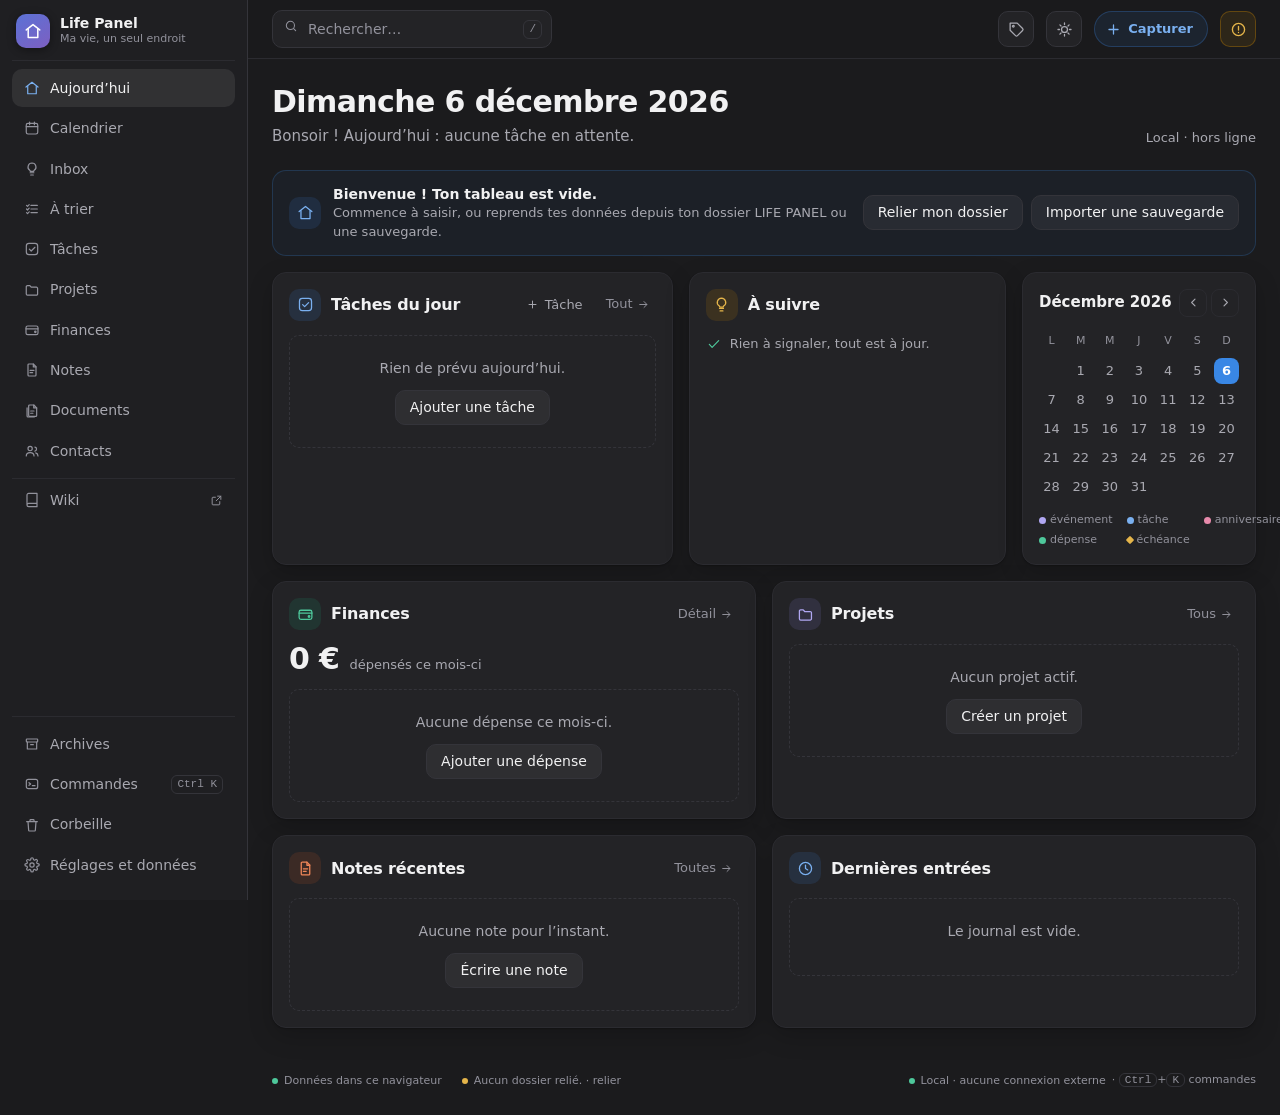
==== commit cc1a222b: "LIFE PANEL v4.9 : « À trier » devient une page à part entière La fenêtre « Trier », qui montrait une" ====
--- a/index.html
+++ b/index.html
@@ -6,7 +6,7 @@
 <!-- Sécurité : la page ne peut se connecter qu'à elle-même et à l'API GitHub (ta clé ne peut partir nulle part ailleurs),
      aucun script ni style venu d'un autre site, aucune page intégrée (iframe), aucun plug-in. -->
 <!-- CSP : seul le script dont l'empreinte figure ici peut s'exécuter (à recalculer après chaque modification du script, avec l'outil csp.js des tests) -->
-<meta http-equiv="Content-Security-Policy" content="default-src 'none'; script-src 'self' 'sha256-L3aCPSRhSa3qVHzVABer1bZzUWpTAjuID0/pEhpe25s=' 'sha256-Bjubay3GQr/+jzSLcXRIc19jh0jqM+mU4B3NFcbYMBI='; style-src 'unsafe-inline'; img-src 'self' data: blob:; connect-src 'self' https://api.github.com; worker-src 'self'; manifest-src 'self'; media-src 'self' blob:; object-src 'none'; frame-src 'none'; base-uri 'none'; form-action 'none'">
+<meta http-equiv="Content-Security-Policy" content="default-src 'none'; script-src 'self' 'sha256-L3aCPSRhSa3qVHzVABer1bZzUWpTAjuID0/pEhpe25s=' 'sha256-6xB6zBoqc0Mjcj1/utMIQvdRY+4QalKZ4UTfPnMhqXw='; style-src 'unsafe-inline'; img-src 'self' data: blob:; connect-src 'self' https://api.github.com; worker-src 'self'; manifest-src 'self'; media-src 'self' blob:; object-src 'none'; frame-src 'none'; base-uri 'none'; form-action 'none'">
 <title>Life Panel</title>
 <meta name="theme-color" content="#1b1b1d">
 <!-- Thème clair choisi sur cet appareil : appliqué avant le premier affichage (pas d'éclair sombre au chargement) -->
@@ -16,7 +16,7 @@
 <link rel="apple-touch-icon" href="icons/icon-192.png">
 <!--
   ============================================================================
-  LIFE PANEL — v4.7.1
+  LIFE PANEL — v4.9
   ============================================================================
   Un seul fichier : structure (HTML) + style (CSS) + comportement (JS).
   Aucune bibliothèque externe. Seule connexion possible (v3.13, si tu l'actives) : ton
@@ -243,6 +243,16 @@
   tag choisi reste alors visible ; choix gardé sur chaque appareil). Données VERSION 23 : « tags », les tags créés dans la fenêtre.
   v4.7.1 : sur PC (à partir de 1 100 px), les suggestions de la recherche du haut partent du bord gauche du champ : accrochées à son
   bord droit, elles s'étendaient vers la gauche et le volet en cachait le début. Téléphone et tablette : inchangés. Mêmes données (VERSION 23).
+  v4.8 : Contacts en tableau, comme dans le prototype : nom, téléphone, e-mail, anniversaire (« J−12 » sous 60 jours), dernier échange
+  (en rose au-delà de 90 jours), tags. Un clic sur un en-tête trie (nouveau clic : sens inverse ; gardé sur l'appareil, cases vides en
+  dernier) ; filtres rapides « Anniversaires sous 60 j », « À répondre », « À relancer » ; le résumé en haut compte tout cela. Un clic sur
+  la ligne (ou Entrée) ouvre la fiche en grand, inchangée ; téléphone et e-mail restent des liens directs. Sur téléphone, une carte par
+  fiche, avec « Trier : » en tête. L'annuaire par lettre et « Tout déplier » sont retirés. Mêmes données (VERSION 23).
+  v4.9 : « À trier » devient une page à part entière (menu, après l'Inbox, avec le nombre en jaune ; boutons « Trier » de l'accueil et de
+  l'Inbox), à la place de la fenêtre qui montrait une carte à la fois. Tout est visible d'un coup : les captures de l'Inbox (« Enregistrer :
+  tâche » comme la phrase a été lue, « Autre type… », archiver, supprimer), puis les dépenses sans catégorie en tableau, les plus récentes
+  d'abord (la catégorie proposée en un clic, une autre dans la liste, « Accepter les propositions » pour toutes d'un coup ; 50 à la fois).
+  Chaque décision s'applique tout de suite, avec « Annuler ». Sur téléphone, une carte par dépense. Mêmes données (VERSION 23).
   Après toute modification du script : recalculer l'empreinte avec l'outil csp.js des tests, rangés à part (sinon la page ne démarre pas).
 
   v3.3 = fusion de life-panel-v3.2.html et de life-panel.html, réécrite en une
@@ -674,15 +684,74 @@
 .carte-note .depliable-tete{gap:10px}
 .date-t{font-size:var(--t2);color:var(--texte-faible);white-space:nowrap}
 .md-extrait{font-size:var(--t4);max-height:260px;overflow:auto;padding-right:4px}
-/* Contacts : anniversaires proches en tête, puis l'annuaire par lettre ; une ligne par fiche, sans cadre */
-.annuaire{display:flex;flex-direction:column;gap:16px}
-.groupe-contacts > .lettre{display:flex;align-items:center;gap:8px;margin:0 0 8px 4px;font-size:var(--t5);font-weight:650;color:var(--texte-doux)}
-.grille-contacts{display:grid;grid-template-columns:repeat(auto-fill,minmax(280px,1fr));column-gap:24px;align-items:start;padding:0 12px;overflow:hidden}
-.grille-contacts > .depliable{background:none;border:0;border-top:1px solid var(--trait-doux);border-radius:0;box-shadow:none;margin-top:-1px;overflow:visible}
-.grille-contacts .depliable-tete{padding:8px 2px}
-.grille-contacts .depliable-tete:hover{background:none}
-.grille-contacts .depliable-corps{padding:4px 2px 14px;border-top:0}
-.grille-contacts .avatar{width:32px;height:32px;font-size:var(--t2)}
+/* À trier (v4.9) : les captures en liste, les dépenses en tableau avec la catégorie proposée en un clic */
+.page-trier{display:flex;flex-direction:column;gap:16px}
+.liste-tri .boutons{flex-wrap:wrap;justify-content:flex-end;gap:6px}
+.table-tri td.lib{min-width:220px}
+.table-tri td.cat{width:1%;white-space:nowrap}
+.choix-cat{display:flex;gap:6px;align-items:center;justify-content:flex-end}
+.choix-cat select.saisie{width:auto;min-width:0;max-width:220px;padding:5px 8px;font-size:var(--t3)}
+@media (max-width:760px){
+  .liste-tri > li{flex-wrap:wrap}
+  .liste-tri .boutons{flex:1 1 100%;justify-content:flex-start;gap:4px}
+  .liste-tri .boutons .btn.compact{padding:5px 9px}
+  .defile:has(> .table-tri){margin:0;overflow:visible}
+  .table-tri,.table-tri tbody{display:block}
+  .table-tri thead{display:none}
+  .table-tri tbody tr{display:flex;flex-wrap:wrap;align-items:center;gap:4px 10px;padding:10px 2px;border-bottom:1px solid var(--trait-doux)}
+  .table-tri tbody tr:last-child{border-bottom:0}
+  .table-tri td{display:block;padding:0;border:0}
+  .table-tri td.lib{order:1;flex:1 1 0;min-width:0}
+  .table-tri td.num{order:2;font-weight:600;align-self:flex-start}
+  .table-tri tbody tr::after{content:'';order:3;flex-basis:100%;height:0}
+  .table-tri td.date{order:4;font-size:var(--t2)}
+  .table-tri td.cat{order:5;flex:1 1 100%;width:auto;white-space:normal}
+  .choix-cat{justify-content:flex-start;flex-wrap:wrap}
+  .choix-cat select.saisie{flex:1 1 160px;max-width:none}
+}
+/* Contacts (v4.8) : un tableau triable ; un clic sur la ligne ouvre la fiche ; sur téléphone, une carte par fiche */
+.carte-contacts{padding:6px 8px}
+.carte-contacts .defile{margin:0}
+.table-contacts td{padding:8px 10px}
+.table-contacts tbody tr.ligne-contact{cursor:pointer}
+.table-contacts tbody tr.ligne-contact:hover{background:rgb(var(--sur) / 0.035)}
+.table-contacts tbody tr.ligne-contact:focus-visible{outline:2px solid var(--i-bleu);outline-offset:-2px}
+.table-contacts .nom-contact{display:flex;align-items:center;gap:10px;min-width:0}
+.table-contacts .avatar{width:30px;height:30px;font-size:var(--t1)}
+.table-contacts .nom-lien{font-size:var(--t4);font-weight:550}
+.table-contacts td.nom{min-width:200px;max-width:320px}
+.table-contacts td.tel,.table-contacts td.anniv,.table-contacts td.echange{white-space:nowrap;font-variant-numeric:tabular-nums;font-size:var(--t3)}
+.table-contacts td.mail{font-size:var(--t3);max-width:240px;overflow:hidden;text-overflow:ellipsis;white-space:nowrap}
+.table-contacts .lien-tel{color:var(--texte);text-decoration:none;border-bottom:1px solid var(--trait)}
+.table-contacts .lien-tel:hover{border-bottom-color:var(--i-bleu);color:var(--i-bleu)}
+.table-contacts .autre{display:block;margin-top:2px;font-size:var(--t2)}
+.table-contacts td svg{vertical-align:-2px;margin-right:5px;color:var(--texte-faible)}
+.table-contacts .rien{color:var(--texte-faible)}
+.table-contacts .j-anniv{font-size:var(--t2);font-weight:600;color:var(--texte-doux);margin-left:4px}
+.table-contacts .j-anniv.proche{color:var(--i-jaune)}
+.table-contacts .a-relancer{color:var(--i-rose)}
+.table-contacts .a-relancer svg{color:inherit}
+.table-contacts td.tags .puce{margin:1px 4px 1px 0}
+.puce.repondre{color:var(--i-violet);border-color:#9085e944;background:#9085e914;flex-shrink:0}
+.pied-contacts{margin:8px 10px 4px}
+.segment button .compte{display:inline-block;padding:0 7px;margin-left:5px;border-radius:99px;font-size:var(--t1);line-height:1.5}   /* « .segment span » vise les étiquettes de formulaire */
+@media (max-width:760px){
+  .carte-contacts{padding:4px 12px}
+  .table-contacts,.table-contacts tbody{display:block}
+  .table-contacts thead{display:block;border-bottom:1px solid var(--trait);padding:6px 2px 8px}
+  .table-contacts thead tr{display:flex;flex-wrap:wrap;align-items:center;gap:6px 14px}
+  .table-contacts thead tr::before{content:'Trier :';font-size:var(--t1);color:var(--texte-faible)}
+  .table-contacts th{display:block;border:0;padding:0}
+  .table-contacts tbody tr.ligne-contact{display:flex;flex-wrap:wrap;align-items:center;gap:6px 14px;padding:11px 2px;border-bottom:1px solid var(--trait-doux)}
+  .table-contacts tbody tr.ligne-contact:last-child{border-bottom:0}
+  .table-contacts td{display:block;padding:0;border:0}
+  .table-contacts td.nom{flex:1 1 100%;min-width:0;max-width:none}
+  .table-contacts td.vide-m,.table-contacts td.tags:empty{display:none}
+  .table-contacts td.tel,.table-contacts td.mail,.table-contacts td.anniv,.table-contacts td.echange{padding-left:40px;margin-right:-26px}
+  .table-contacts td.mail{max-width:100%}
+  .table-contacts td.tags{flex:1 1 100%;padding-left:40px}
+  .table-contacts .autre{display:inline;margin:0 0 0 8px}
+}
 /* Fiches en grand (contact, note) */
 .modale.fiche{width:min(900px,100%);padding:22px 24px 20px}
 .fiche-tete{align-items:flex-start;gap:12px;margin-bottom:18px}
@@ -1307,17 +1376,6 @@
 .toast.actions{pointer-events:auto;display:flex;align-items:center;gap:2px;padding-right:6px;text-align:left}
 .toast-btn{border:0;background:none;color:var(--i-bleu);font:inherit;font-weight:700;padding:8px;cursor:pointer;text-decoration:underline;text-underline-offset:3px;white-space:nowrap}
 /* Tri : une carte, une décision */
-.tri-avance{display:flex;align-items:center;gap:12px;margin:0 0 14px;font-size:var(--t3);color:var(--texte-doux);font-variant-numeric:tabular-nums}
-.tri-avance .barre-prog{flex:1}
-.tri-carte{padding:16px;border-radius:var(--rayon);border:1px solid var(--trait);background:var(--fond)}
-.tri-carte .source{font-size:var(--t1);font-weight:700;letter-spacing:.05em;text-transform:uppercase;color:var(--texte-doux)}
-.tri-carte .quoi{font-size:var(--t7);font-weight:700;line-height:1.3;margin-top:6px;overflow-wrap:anywhere;white-space:pre-wrap}
-.tri-carte .combien{font-size:var(--t9);font-weight:700;margin-top:4px;font-variant-numeric:tabular-nums}
-.tri-question{font-size:var(--t3);color:var(--texte-doux);margin:14px 0 8px}
-.tri-choix{display:flex;flex-direction:column;gap:8px}
-.tri-choix .btn{justify-content:space-between;min-height:46px;text-align:left;white-space:normal}
-.tri-choix .btn small{font-size:var(--t2);font-weight:400;opacity:.8;flex-shrink:0}
-.tri-fini{display:flex;flex-direction:column;align-items:center;gap:10px;padding:24px 8px;text-align:center}
 /* Liens entre notes : [[Titre]] ; en rose, la note reste à écrire */
 .lien-wiki{color:var(--i-bleu);text-decoration:underline;text-underline-offset:3px;background:none;border:0;padding:0;font:inherit;cursor:pointer}
 .lien-wiki.rouge{color:var(--i-rose)}
@@ -3594,26 +3652,58 @@
 /* Bouton Archiver / Désarchiver (notes, documents, contacts) */
 const boutonArchive = (type, x, cls = 'btn f compact') => btnAction(type + '-archiver', ico('archive', 13) + (x.archive ? 'Désarchiver' : 'Archiver'), cls, `data-id="${esc(x.id)}"`);
 
-/* --- CONTACTS : titres dépliables ; clic sur le nom = fiche en grand, modifiable --- */
+/* --- CONTACTS (v4.8, repris du prototype) : un tableau triable — nom, téléphone, e-mail, anniversaire, dernier échange, tags.
+   Un clic sur un en-tête trie (nouveau clic : sens inverse ; choix gardé sur cet appareil) ; les cases vides restent en dernier.
+   Filtres rapides : anniversaires sous 60 jours, réponses dues, à relancer (aucun échange depuis 90 jours).
+   Un clic sur la ligne ouvre la fiche en grand ; téléphone et e-mail restent des liens directs. Sur téléphone, une carte par fiche. --- */
+const ANNIV_PROCHES = 60, RELANCE_JOURS = 90, CLE_TRI_CONTACTS = 'lifepanel.triContacts';
+const COLS_CONTACTS = [['nom', 'Nom'], ['telephone', 'Téléphone'], ['email', 'E-mail'], ['anniv', 'Anniversaire'], ['echange', 'Dernier échange'], ['tags', 'Tags']];
+const attendReponse = c => c.aRepondre.some(i => !i.ok);
+const joursSansEchange = c => c.derniereConversation ? ecartJours(c.derniereConversation) : null;   /* > 0 : dans le passé */
+const aRelancer = c => { const e = joursSansEchange(c); return e !== null && e >= RELANCE_JOURS; };
+const annivProche = (c, n = ANNIV_PROCHES) => { const j = joursAvantAnniv(c.anniversaire); return j !== null && j <= n; };
+const FILTRES_CONTACTS = [['tous', 'Tous', () => true], ['anniv', 'Anniversaires sous 60 j', c => annivProche(c)], ['repondre', 'À répondre', attendReponse], ['relancer', 'À relancer', aRelancer]];
+let filtreContacts = 'tous';
+let triContacts = (() => { try { const t = JSON.parse(localStorage.getItem(CLE_TRI_CONTACTS) || 'null'); if(t && COLS_CONTACTS.some(([k]) => k === t.col) && (t.sens === 1 || t.sens === -1)) return t; } catch(e){} return {col:'nom', sens:1}; })();
+const cleTriContact = {nom:c => c.nom, telephone:c => c.telephone || c.autreTelephone, email:c => c.email, anniv:c => joursAvantAnniv(c.anniversaire),
+  echange:c => c.derniereConversation || '', tags:c => c.tags.filter(t => t !== TAG_REPONDRE).join(' ')};
+function comparerContacts(a, b){
+  const {col, sens} = triContacts, cle = cleTriContact[col] || cleTriContact.nom, x = cle(a), y = cle(b), vide = v => v === null || v === '';
+  if(vide(x) !== vide(y)) return vide(x) ? 1 : -1;   /* cases vides en dernier */
+  const r = typeof x === 'number' ? (x - y) : String(x).localeCompare(String(y), 'fr', {sensitivity:'base', numeric:true});
+  return r * sens || a.nom.localeCompare(b.nom, 'fr');
+}
+const ilYaJours = e => e === 0 ? 'aujourd’hui' : e === 1 ? 'hier' : e < 30 ? 'il y a ' + e + ' j' : e < 365 ? 'il y a ' + Math.round(e / 30.4) + ' mois' : 'il y a ' + pluriel(Math.round(e / 365), 'an');
 function pageContacts(){
-  return titre('Contacts', 'Clique sur un nom pour ouvrir sa fiche en grand et la modifier, sur la flèche pour la déplier.',
-      encartArchives('contacts') + boutonDeplier('contacts-deplier', 'contact-', contactsAffiches(), FILTRES.contacts) + btnAction('import-vcard', ico('importer', 14) + 'Importer (vCard)', 'btn') + btnAction('contact-nouveau', ico('plus', 14) + 'Nouvelle fiche', 'btn p')) +
-    (DB.contacts.length ? `<div class="barre-outils">${champFiltre('contacts', 'Rechercher : nom, téléphone, e-mail, adresse, nouvelles, #tag')}${puceFiltreProjet('contacts')}</div>` : '') +
+  const actifs = contactsActifs(), anniv30 = actifs.filter(c => annivProche(c, 30)).length, rep = actifs.filter(attendReponse).length, rel = actifs.filter(aRelancer).length;
+  const resume = actifs.length ? `<b>${pluriel(actifs.length, 'contact')}</b> · <b>${anniv30}</b> anniversaire${anniv30 > 1 ? 's' : ''} sous 30 j · <b>${rep}</b> réponse${rep > 1 ? 's' : ''} due${rep > 1 ? 's' : ''} · <b>${rel}</b> à relancer`
+    : 'Ce module sert de mémoire : anniversaires, nouvelles, messages en attente.';
+  return titre('Contacts', resume, encartArchives('contacts') + btnAction('import-vcard', ico('importer', 14) + 'Importer (vCard)', 'btn') + btnAction('contact-nouveau', ico('plus', 14) + 'Nouvelle fiche', 'btn p')) +
+    (DB.contacts.length ? `<div class="barre-outils">${champFiltre('contacts', 'Rechercher : nom, téléphone, e-mail, adresse, nouvelles, #tag')}${puceFiltreProjet('contacts')}
+      <div class="segment" role="group" aria-label="Afficher">${FILTRES_CONTACTS.map(([k, nom, f]) => { const n = k === 'tous' ? 0 : actifs.filter(f).length;
+        return `<button type="button" data-action="contacts-filtre" data-k="${k}" aria-pressed="${filtreContacts === k}"${filtreContacts === k ? ' class="on"' : ''}>${nom}${n ? ` <span class="compte">${n}</span>` : ''}</button>`; }).join('')}</div></div>` : '') +
     `<div id="liste-contacts">${listeContacts()}</div>`;
 }
 function listeContacts(){
   if(!DB.contacts.length) return vide('Aucune fiche. Ce module sert de mémoire : anniversaires, nouvelles, messages en attente.', btnAction('contact-nouveau', 'Créer une fiche', 'btn p'));
-  const q = FILTRES.contacts, cherche = !!q.trim(), actifs = contactsAffiches();
-  if(!actifs.length) return vide(cherche ? `Aucune fiche active ne correspond à « ${esc(q)} ».` : 'Toutes les fiches sont archivées (menu → Archives).');
-  const proche = c => { const j = joursAvantAnniv(c.anniversaire); return j !== null && j <= 30; };
-  const groupes = [], lettres = new Map();
-  if(actifs.some(proche)) groupes.push(['Anniversaires dans les 30 jours', actifs.filter(proche)]);
-  actifs.filter(c => !proche(c)).sort((a, b) => a.nom.localeCompare(b.nom, 'fr')).forEach(c => {
-    const l = /^[a-z]/.test(norm(c.nom)) ? norm(c.nom).charAt(0).toUpperCase() : '#';
-    if(!lettres.has(l)) lettres.set(l, []); lettres.get(l).push(c); });
-  [...lettres].sort(([a], [b]) => (a === '#') - (b === '#')).forEach(([lettre, l]) => groupes.push([lettre, l]));   /* « # » (nom sans lettre au début) en dernier */
-  return `<div class="annuaire">${groupes.map(([t, l]) => `<section class="groupe-contacts"><h2 class="lettre">${esc(t)}<span class="compte">${l.length}</span></h2>
-    <div class="carte grille-contacts">${l.map(c => carteContact(c, cherche)).join('')}</div></section>`).join('')}</div>`;
+  const q = FILTRES.contacts, f = (FILTRES_CONTACTS.find(x => x[0] === filtreContacts) || FILTRES_CONTACTS[0])[2];
+  const actifs = contactsAffiches(), l = actifs.filter(f).sort(comparerContacts);
+  if(!actifs.length) return vide(q.trim() ? `Aucune fiche active ne correspond à « ${esc(q)} ».` : 'Toutes les fiches sont archivées (menu → Archives).');
+  if(!l.length) return vide('Aucune fiche dans ce filtre.', btnAction('contacts-filtre', 'Tout afficher', 'btn', 'data-k="tous"'));
+  const th = (col, lib) => { const actif = triContacts.col === col;
+    return `<th class="triable${actif ? ' actif' : ''} col-${col}" aria-sort="${actif ? (triContacts.sens > 0 ? 'ascending' : 'descending') : 'none'}"><button type="button" class="tri" data-action="contacts-tri" data-col="${col}" title="Trier par ${lib.toLowerCase()}">${lib}<span class="fleche" aria-hidden="true">${actif ? (triContacts.sens > 0 ? '↑' : '↓') : ''}</span></button></th>`; };
+  const tel = (num, titre) => { const t = num.replace(/[^\d+]/g, ''); return `<a class="lien-tel" href="${t ? 'tel:' + esc(t) : '#'}" title="${titre}">${esc(num)}</a>`; };
+  const rien = '<span class="rien">—</span>';
+  return `<div class="carte carte-contacts"><div class="defile"><table class="table-contacts triable"><thead><tr>${COLS_CONTACTS.map(([k, n]) => th(k, n)).join('')}</tr></thead><tbody>
+    ${l.map(c => { const j = joursAvantAnniv(c.anniversaire), e = joursSansEchange(c), attente = c.aRepondre.filter(i => !i.ok).length, d = `data-id="${esc(c.id)}"`;
+      return `<tr class="ligne-contact" data-action="contact-ouvrir" ${d} tabindex="0" aria-label="Ouvrir la fiche de ${esc(c.nom)}">
+      <td class="nom"><span class="nom-contact">${avatarContact(c)}<button type="button" class="nom-lien" data-action="contact-ouvrir" ${d} title="Ouvrir la fiche en grand">${esc(c.nom)}</button>${attente ? `<span class="puce repondre" title="${pluriel(attente, 'réponse')} en attente">${ico('retour', 11)}répondre</span>` : ''}</span></td>
+      <td class="tel${c.telephone || c.autreTelephone ? '' : ' vide-m'}">${c.telephone ? tel(c.telephone, 'Appeler') : ''}${c.autreTelephone ? `<span class="autre">${tel(c.autreTelephone, 'Appeler (autre numéro)')}</span>` : ''}${c.telephone || c.autreTelephone ? '' : rien}</td>
+      <td class="mail${c.email ? '' : ' vide-m'}">${c.email ? `<a class="lien-tel" href="mailto:${esc(c.email)}" title="Écrire un e-mail">${esc(c.email)}</a>` : rien}</td>
+      <td class="anniv${j === null ? ' vide-m' : ''}">${j === null ? rien : `${ico('cadeau', 12)}${esc(dateCourte(decaleJour(j)))}${j <= ANNIV_PROCHES ? ` <span class="j-anniv${j <= 30 ? ' proche' : ''}">${j === 0 ? 'aujourd’hui' : j === 1 ? 'demain' : 'J−' + j}</span>` : ''}`}</td>
+      <td class="echange${e === null ? ' vide-m' : ''}">${e === null ? rien : `<span class="${e >= RELANCE_JOURS ? 'a-relancer' : ''}" title="${e >= RELANCE_JOURS ? 'Pas d’échange depuis plus de ' + RELANCE_JOURS + ' jours' : 'Dernier échange noté'}">${ico('bulle', 12)}${ilYaJours(e)}</span>`}</td>
+      <td class="tags">${tagProjet(c.projet)}${pucesTags(c.tags.filter(t => t !== TAG_REPONDRE))}</td></tr>`; }).join('')}</tbody></table></div>
+    ${l.length < actifs.length ? `<p class="aide pied-contacts">${pluriel(l.length, 'fiche')} sur ${actifs.length} · <button type="button" class="lien-texte" data-action="contacts-filtre" data-k="tous">tout afficher</button></p>` : ''}</div>`;
 }
 /* Fiches actives affichées (filtre et projet de la page Contacts) */
 function contactsAffiches(){
@@ -3939,25 +4029,25 @@
         <ul class="liste">${anciennes.map(a => `<li><span class="corps"><span class="t">${esc(a.nom)}</span><span class="s">${esc(resume(a.data))}${derniereModif(a.data) ? ' · modifiées ' + esc(ilya(derniereModif(a.data))) : ''}${(a.data.reglages || {}).demoSeeded ? ' · la démo y a été chargée' : ''}</span></span>${btnAction('ancienne-reprendre', 'Reprendre', 'btn compact', `data-cle="${esc(a.cle)}"`)}</li>`).join('')}</ul></section>` : ''}
       <section class="carte c12">${enteteCarte('commande', 'bleu', 'Raccourcis clavier')}
         <div class="puces"><span class="puce"><kbd>/</kbd> rechercher partout</span><span class="puce"><kbd>c</kbd> capture rapide</span><span class="puce"><kbd>t</kbd> tags</span><span class="puce"><kbd>Ctrl</kbd>+<kbd>K</kbd> commandes</span><span class="puce"><kbd>Échap</kbd> fermer</span></div>
-        <p class="aide" style="margin:12px 0 0">Life Panel v4.7.1 · un seul fichier, aucune bibliothèque externe${ghActif() ? ' · seule connexion : ton dépôt GitHub privé' : ' · aucune connexion externe'}.</p></section>
+        <p class="aide" style="margin:12px 0 0">Life Panel v4.9 · un seul fichier, aucune bibliothèque externe${ghActif() ? ' · seule connexion : ton dépôt GitHub privé' : ' · aucune connexion externe'}.</p></section>
     </div>`;
 }
 
 /* ==========================================================================
    G. ROUTEUR — une seule fonction rendre(), jamais redéfinie
    ========================================================================== */
-const ROUTES = {accueil:pageAccueil, inbox:pageInbox, taches:pageTaches, projets:pageProjets, projet:pageProjet,
+const ROUTES = {accueil:pageAccueil, inbox:pageInbox, trier:pageTrier, taches:pageTaches, projets:pageProjets, projet:pageProjet,
   finances:pageFinances, notes:pageNotes, documents:pageDocuments, contacts:pageContacts, calendrier:pageCalendrier, donnees:pageDonnees, recherche:pageRecherche, corbeille:pageCorbeille, archives:pageArchives};
 /* Notes et contacts s'ouvrent dans une fenêtre : « #/note/ID » affiche la page Notes puis la fenêtre */
 const FICHES = {note:{page:'notes', ouvrir:id => ficheNote(id)}, contact:{page:'contacts', ouvrir:id => ficheContact(id)}, document:{page:'documents', ouvrir:id => ficheDocument(id)},
   evenement:{page:'calendrier', ouvrir:id => ficheEvenement(id)}};
-const MENU = [['accueil','Aujourd’hui','maison'],['calendrier','Calendrier','calendrier'],['inbox','Inbox','ampoule'],['taches','Tâches','coche'],
+const MENU = [['accueil','Aujourd’hui','maison'],['calendrier','Calendrier','calendrier'],['inbox','Inbox','ampoule'],['trier','À trier','liste'],['taches','Tâches','coche'],
   ['projets','Projets','dossier'],['finances','Finances','portefeuille'],['notes','Notes','doc'],['documents','Documents','document'],['contacts','Contacts','personnes']];
 const PARENT = {projet:'projets'};   /* page d'un projet : l'entrée « Projets » du volet reste en surbrillance */
 /* v4 : cinq onglets en bas de l'écran (téléphone, tablette) ; chaque page appartient à l'un d'eux. Sur grand écran, le volet reste
    affiché à gauche et donne chaque module en un clic : onglets et sous-onglets sont alors cachés. */
 const ONGLETS = [['accueil','Aujourd’hui','maison'],['taches','Tâches','coche'],['calendrier','Calendrier','calendrier'],['finances','Finances','portefeuille'],['notes','Notes','doc']];
-const GROUPE = {accueil:'accueil', inbox:'accueil', taches:'taches', projets:'taches', projet:'taches', calendrier:'calendrier', finances:'finances', notes:'notes', documents:'notes', contacts:'notes'};
+const GROUPE = {accueil:'accueil', inbox:'accueil', trier:'accueil', taches:'taches', projets:'taches', projet:'taches', calendrier:'calendrier', finances:'finances', notes:'notes', documents:'notes', contacts:'notes'};
 /* v4.1 : le Wiki, l'autre appli de la suite. Sur panel.<domaine>, il est à wiki.<domaine> ; ailleurs (fichier ouvert sur l'appareil,
    tests), à son adresse GitHub Pages, qui renvoie vers son domaine. Même onglet : Retour, ou « Life Panel » dans le Wiki, ramène ici. */
 const adresseWiki = (h = location.hostname) => /^panel\./i.test(h) ? 'https://' + h.replace(/^panel\./i, 'wiki.') + '/' : 'https://delife-fr.github.io/wiki/';
@@ -3983,7 +4073,7 @@
 }
 function titrePage(){
   const r = lireRoute();
-  const t = {accueil:'Aujourd’hui', inbox:'Inbox', taches:'Tâches', projets:'Projets', projet:nomProjet(r.id) || 'Projet',
+  const t = {accueil:'Aujourd’hui', inbox:'Inbox', trier:'À trier', taches:'Tâches', projets:'Projets', projet:nomProjet(r.id) || 'Projet',
     finances:'Finances', notes:'Notes', documents:'Documents', contacts:'Contacts', calendrier:'Calendrier', donnees:'Données', recherche:'Recherche', corbeille:'Corbeille', archives:'Archives'}[r.nom];
   return t + ' · Life Panel';
 }
@@ -4059,6 +4149,7 @@
   const etats = docs.map(x => etatDocument(x).etat);
   return {
     calendrier:{n:evenementsDuJour(auj).length, titre:'événement(s) aujourd’hui'},
+    trier:{alerte:aTrier().total, quoi:'à trier', jaune:true},
     taches:{n:aFaire.length, alerte:aFaire.filter(estEnRetard).length, quoi:'en retard'},
     projets:{n:actifs(DB.projets).length},
     finances:{alerte:sansCategorie().length, quoi:'à catégoriser', jaune:true},
@@ -5012,54 +5103,50 @@
   if(b) b.onclick = () => { const t = zone.value.trim(); if(!t){ zone.focus(); return; }
     ajouter('inbox', {text:t, created:maintenant()}); fermerModale(); sauver(); rendre(); toast('Ajouté à l’Inbox'); };
 }
-/* --- TRI (v4) : ce qui attend une décision, une carte à la fois — les captures de l'Inbox, puis les dépenses sans catégorie
-   (les plus récentes d'abord). Une touche par carte ; « Passer » la laisse pour la prochaine fois. --- */
-let tri = null;
-function fileTri(){
-  return [...inboxOuverte().filter(x => x.text && !tri.passes.has(x.id)).map(x => ({genre:'inbox', x})),
-    ...sansCategorie().filter(m => !tri.passes.has(m.id)).sort((a, b) => (b.date || '').localeCompare(a.date || '')).map(x => ({genre:'depense', x}))];
-}
+/* --- À TRIER (v4.9) : une page à part entière, à la place de la fenêtre qui montrait une carte à la fois. Tout ce qui attend une
+   décision est visible d'un coup : les captures de l'Inbox (enregistrer comme la phrase a été lue, autre type, archiver, supprimer),
+   puis les dépenses sans catégorie, les plus récentes d'abord (la catégorie proposée en un clic, une autre dans la liste, ou
+   « Accepter les propositions » pour toutes d'un coup). Chaque décision s'applique tout de suite, avec « Annuler ». --- */
+const DEPENSES_TRI_PAR_PAGE = 50;
+let limiteTri = DEPENSES_TRI_PAR_PAGE;
 /* Catégories les plus utilisées, pour proposer les bonnes d'abord */
 function categoriesFrequentes(){
   const n = {}; DB.mouvements.forEach(m => { if(m.type !== 'revenu' && m.categorie) n[m.categorie] = (n[m.categorie] || 0) + 1; });
   return unique([...Object.keys(n).sort((a, b) => n[b] - n[a]), ...DB.categories]).filter(c => DB.categories.includes(c));
 }
-function ficheTri(){
-  if(!tri) tri = {faits:0, passes:new Set()};
-  const file = fileTri(), e = file[0], vus = tri.faits + tri.passes.size, total = vus + file.length;
-  const avance = `<div class="tri-avance"><span>${e ? Math.min(vus + 1, total) + ' / ' + total : 'Terminé'}</span>${barre(total ? Math.round(vus / total * 100) : 100, 'fine')}</div>`;
-  if(!e){
-    ouvrirModale(teteModale('Trier', 'ampoule', 'jaune') + avance + `<div class="tri-fini">${pastille('check', 'vert', 56, 28)}<strong style="font-size:var(--t8)">${tri.passes.size ? 'C’est fait pour cette fois' : 'Tout est trié'}</strong>
-      <span class="aide" style="margin:0">${tri.faits ? pluriel(tri.faits, 'élément rangé', 'éléments rangés') : 'Rien n’attendait'}${tri.passes.size ? ' · ' + pluriel(tri.passes.size, 'laissé', 'laissés') + ' pour plus tard' : ''}.</span></div>
-      <div class="actions"><button class="btn p" data-action="fermer">Terminer</button></div>`, {saisie:false});
-    return;
-  }
-  const d = `data-id="${esc(e.x.id)}"`;
-  let carte, question, choix;
-  if(e.genre === 'inbox'){
-    const c = lireCapture(e.x.text), [nom] = TYPES_CAPTURE[c.type];
-    carte = `<div class="source">Capture · ${esc(ilya(e.x.created))}</div><div class="quoi">${esc(e.x.text)}</div>`;
-    question = 'Qu’en faire ?';
-    choix = (c.liste ? `<button class="btn p" data-action="tri-creer" ${d}><span>Enregistrer : ${nom.toLowerCase()}</span><small>${esc(c.puces.slice(0, 2).join(' · '))}</small></button>` : '') +
-      `<button class="btn" data-action="tri-details" ${d}><span>Autre type, ou tout préciser…</span></button>
-       <button class="btn" data-action="tri-archiver" ${d}><span>Archiver</span></button>
-       <button class="btn danger" data-action="tri-supprimer" ${d}><span>Supprimer</span><small>corbeille, 30 jours</small></button>`;
-  } else {
-    const m = e.x, propose = devinerCategorie(m.libelle), autres = categoriesFrequentes().filter(c => c !== propose).slice(0, propose ? 3 : 4);
-    carte = `<div class="source">Dépense · ${esc(dateCourteAn(m.date))}${m.compte ? ' · ' + esc(m.compte) : ''}</div><div class="quoi">${esc(m.libelle || 'Sans libellé')}</div><div class="combien">${eur(m.montant)}</div>`;
-    question = 'Quelle catégorie ?';
-    choix = (propose ? `<button class="btn p" data-action="tri-categorie" ${d} data-cat="${esc(propose)}"><span>${esc(propose)}</span><small>proposée</small></button>` : '') +
-      autres.map(c => `<button class="btn" data-action="tri-categorie" ${d} data-cat="${esc(c)}"><span>${esc(c)}</span></button>`).join('') +
-      `<select class="saisie" id="tri-autre" aria-label="Autre catégorie"><option value="">Autre catégorie…</option>${DB.categories.map(c => `<option>${esc(c)}</option>`).join('')}</select>`;
-  }
-  ouvrirModale(teteModale('Trier', 'ampoule', 'jaune') + avance + `<div class="tri-carte">${carte}</div><p class="tri-question">${question}</p>
-    <div class="tri-choix">${choix}<button class="btn f" data-action="tri-passer" ${d} style="justify-content:center">Passer, je verrai plus tard</button></div>`, {saisie:false});
-  const autre = $('#tri-autre'); if(autre) autre.onchange = () => { if(autre.value) classerTri(e.x.id, autre.value); };
-}
-function classerTri(id, categorie){
-  const m = DB.mouvements.find(x => x.id === id); if(!m || !tri) return;
-  m.categorie = categorie; m.modif = maintenant(); toucherProjet(m.projet); sauver(); tri.faits++; rendreApresModale = true; ficheTri();
-}
+const depensesATrier = () => sansCategorie().sort((a, b) => (b.date || '').localeCompare(a.date || '') || (b.cree || '').localeCompare(a.cree || ''));
+function pageTrier(){
+  const captures = inboxOuverte().filter(x => x.text), deps = depensesATrier(), props = deps.filter(m => devinerCategorie(m.libelle));
+  const resume = captures.length || deps.length ? [captures.length ? `<b>${pluriel(captures.length, 'capture')}</b> de l’Inbox` : '', deps.length ? `<b>${pluriel(deps.length, 'dépense')}</b> sans catégorie` : ''].filter(Boolean).join(' · ') + '. Chaque choix s’applique tout de suite, avec « Annuler ».'
+    : 'Ce qui attend une décision : les captures de l’Inbox et les dépenses sans catégorie.';
+  const tete = titre('À trier', resume, `<a class="btn" href="#/inbox">${ico('ampoule', 14)}Inbox</a>` + btnAction('capture', ico('plus', 14) + 'Capture rapide', 'btn p'));
+  if(!captures.length && !deps.length) return tete + `<section class="carte">${vide('Tout est trié. Rien n’attend de décision.', `<a class="btn" href="#/accueil">Retour à l’accueil</a>`)}</section>`;
+  const sectionInbox = captures.length ? `<section class="carte">${enteteCarte('ampoule', 'jaune', pluriel(captures.length, 'capture') + ' à ranger')}
+    <ul class="liste liste-tri">${captures.map(x => { const c = lireCapture(x.text), [nom, icone, couleur] = TYPES_CAPTURE[c.type], d = `data-id="${esc(x.id)}"`;
+      return `<li>${pastille(icone, couleur, 28, 14)}<span class="corps"><span class="t" style="white-space:normal">${esc(x.text)}</span><span class="s">${esc(ilya(x.created))} · lue comme ${esc(nom.toLowerCase())}${c.puces.length ? ' : ' + esc(c.puces.slice(0, 2).join(' · ')) : ''}</span></span>
+        <div class="boutons">${c.liste ? btnAction('atrier-creer', 'Enregistrer : ' + nom.toLowerCase(), 'btn p compact', d) : ''}${btnAction('inbox-traiter', 'Autre type…', 'btn compact', d)}
+          <button class="icone-btn" data-action="inbox-archiver" ${d} title="Archiver" aria-label="Archiver">${ico('archive', 15)}</button>
+          <button class="icone-btn danger" data-action="inbox-supprimer" ${d} title="Supprimer" aria-label="Supprimer">${ico('corbeille', 15)}</button></div></li>`; }).join('')}</ul></section>` : '';
+  const options = categoriesFrequentes().map(c => `<option>${esc(c)}</option>`).join('');
+  const sectionDepenses = deps.length ? `<section class="carte">${enteteCarte('euro', 'vert', pluriel(deps.length, 'dépense') + ' sans catégorie', props.length ? btnAction('atrier-tout', ico('check', 13) + (props.length > 1 ? `Accepter les ${props.length} propositions` : 'Accepter la proposition'), 'btn compact') : '')}
+    <div class="defile"><table class="table-tri"><thead><tr><th>Date</th><th>Libellé</th><th class="num">Montant</th><th>Catégorie</th></tr></thead><tbody>
+    ${deps.slice(0, limiteTri).map(m => { const p = devinerCategorie(m.libelle), d = `data-id="${esc(m.id)}"`, sous = [m.compte, nomProjet(m.projet), m.note].filter(Boolean).join(' · ');
+      return `<tr><td class="date">${dateCourte(m.date)}</td>
+        <td class="lib"><button type="button" class="nom-lien" data-action="mvt-modifier" ${d} title="Modifier">${esc(m.libelle || 'Sans libellé')}</button>${sous ? `<span class="note-mvt">${esc(sous)}</span>` : ''}</td>
+        <td class="num">−${eur(m.montant)}</td>
+        <td class="cat"><div class="choix-cat">${p ? `<button type="button" class="btn p compact" data-action="atrier-categorie" ${d} data-cat="${esc(p)}" title="Catégorie proposée">${ico('check', 13)}${esc(p)}</button>` : ''}
+          <select class="saisie" data-tri-cat="${esc(m.id)}" aria-label="Catégorie de ${esc(m.libelle || 'cette dépense')}"><option value="">${p ? 'Autre…' : 'Choisir une catégorie…'}</option>${options}</select></div></td></tr>`; }).join('')}</tbody></table></div>
+    ${deps.length > limiteTri ? `<div class="boutons" style="justify-content:center;margin-top:10px">${btnAction('atrier-plus', 'Voir ' + Math.min(DEPENSES_TRI_PAR_PAGE, deps.length - limiteTri) + ' de plus', 'btn')}</div>` : ''}</section>` : '';
+  return tete + `<div class="page-trier">${sectionInbox}${sectionDepenses}</div>`;
+}
+function classerDepenses(liste, quoi){
+  const avant = liste.map(([m]) => [m, m.categorie, m.modif]);
+  liste.forEach(([m, c]) => { m.categorie = c; m.modif = maintenant(); toucherProjet(m.projet); });
+  sauver(); rendre();
+  toast(quoi, [['Annuler', () => { avant.forEach(([m, c, mo]) => { m.categorie = c; m.modif = mo; }); sauver(); rendre(); toast('Annulé'); }]]);
+}
+document.addEventListener('change', e => { const id = e.target.dataset && e.target.dataset.triCat; if(!id || !e.target.value) return;
+  const m = DB.mouvements.find(x => x.id === id); if(m) classerDepenses([[m, e.target.value]], '« ' + extrait(m.libelle || 'Dépense', 40) + ' » → ' + e.target.value); });
 function ficheMigration(anciennes){
   ouvrirModale(teteModale('Reprendre tes données', 'base', 'bleu') + `<p class="texte">J’ai trouvé des données de plusieurs versions précédentes dans ce navigateur. Lesquelles veux-tu utiliser dans cette version ? Les autres restent disponibles dans la page Données.</p>
     <div class="choix-migration">${anciennes.map(a => `<button data-action="migration-choisir" data-cle="${esc(a.cle)}"><strong>Données de ${esc(a.nom)}</strong><span>${esc(resume(a.data))}${derniereModif(a.data) ? ' · modifiées ' + esc(ilya(derniereModif(a.data))) : ''}${(a.data.reglages || {}).demoSeeded ? ' · la démo y a été chargée' : ''}</span></button>`).join('')}</div>
@@ -5147,13 +5234,12 @@
       if(b){ b.setAttribute('aria-expanded', ouvert); b.title = ouvert ? 'Replier les étapes' : 'Voir les étapes'; } }); },
   'etape-supprimer': el => { const t = tache(el.dataset.id); if(!t || !t.etapes[Number(el.dataset.i)]) return; t.etapes.splice(Number(el.dataset.i), 1); majEtapes(t); },
   /* v4 : tri, accueil replié, lien vers une note à écrire, alerte des rappels */
-  'trier': () => { tri = null; ficheTri(); },
-  'tri-creer': el => { const x = DB.inbox.find(i => i.id === el.dataset.id); if(!x || !tri) return; if(enregistrerCapture(x.text, 'auto', x.id, {silencieux:true})) tri.faits++; rendreApresModale = true; ficheTri(); },
-  'tri-details': el => { const x = DB.inbox.find(i => i.id === el.dataset.id); if(x) ficheCapture(x.text, x.id); },
-  'tri-archiver': el => { const x = DB.inbox.find(i => i.id === el.dataset.id); if(!x || !tri) return; x.status = 'archived'; x.archived = x.modif = maintenant(); sauver(); tri.faits++; rendreApresModale = true; ficheTri(); },
-  'tri-supprimer': el => { const x = DB.inbox.find(i => i.id === el.dataset.id); if(!x || !tri) return; mettreCorbeille('inbox', x); DB.inbox = DB.inbox.filter(i => i.id !== x.id); sauver(); tri.faits++; rendreApresModale = true; ficheTri(); },
-  'tri-categorie': el => classerTri(el.dataset.id, el.dataset.cat),
-  'tri-passer': el => { if(!tri) return; tri.passes.add(el.dataset.id); ficheTri(); },
+  /* v4.9 : « Trier » ouvre la page « À trier » (plus de fenêtre à cartes) */
+  'trier': () => { if(lireRoute().nom === 'trier') rendre(); else location.hash = '#/trier'; },
+  'atrier-creer': el => { const x = DB.inbox.find(i => i.id === el.dataset.id); if(x) enregistrerCapture(x.text, 'auto', x.id); },
+  'atrier-categorie': el => { const m = DB.mouvements.find(x => x.id === el.dataset.id); if(m && el.dataset.cat) classerDepenses([[m, el.dataset.cat]], '« ' + extrait(m.libelle || 'Dépense', 40) + ' » → ' + el.dataset.cat); },
+  'atrier-tout': () => { const l = depensesATrier().map(m => [m, devinerCategorie(m.libelle)]).filter(([, c]) => c); if(l.length) classerDepenses(l, pluriel(l.length, 'dépense classée', 'dépenses classées') + ' comme proposé'); },
+  'atrier-plus': () => { limiteTri += DEPENSES_TRI_PAR_PAGE; rendre(); },
   'accueil-tout': () => { accueilTout = !accueilTout; rendre(); },
   'note-wiki': el => formNote({titre:el.dataset.titre || ''}),
   'notif-ignorer': () => { try { localStorage.setItem(CLE_NOTIF_IGNORE, '1'); } catch(e){} rendre(); },
@@ -5281,6 +5367,11 @@
   /* Contacts */
   'contact-nouveau': () => formContact({projet:projetFiltre('contacts') || ''}),
   'contact-ouvrir': el => ficheContact(el.dataset.id),
+  /* v4.8 : tableau des contacts (en-tête cliquable : trier ; puces : filtrer) */
+  'contacts-tri': el => { const col = el.dataset.col; if(!cleTriContact[col]) return; triContacts = triContacts.col === col ? {col, sens:-triContacts.sens} : {col, sens:1};
+    try { localStorage.setItem(CLE_TRI_CONTACTS, JSON.stringify(triContacts)); } catch(e){ /* réglage de cette visite seulement */ }
+    rafraichirListe('contacts'); const b = $(`#liste-contacts button.tri[data-col="${col}"]`); if(b) b.focus(); },
+  'contacts-filtre': el => { const k = el.dataset.k; if(!FILTRES_CONTACTS.some(([x]) => x === k)) return; filtreContacts = k; rendre(); },
   'contact-supprimer': async el => { const c = contact(el.dataset.id); if(!c) return;
     if(!await confirmerSuppression(c, {titre:'Supprimer cette fiche ?', texte:`La fiche de ${esc(c.nom)} sera mise à la corbeille.`, rouvrir:ficheContact})) return;
     retirerVersCorbeille('contacts', c); sauver(); rendre(); toast('Fiche mise à la corbeille'); },
@@ -5550,6 +5641,8 @@
   const carte = e.target.closest('.pliable');   /* taper dans le filtre d'une carte repliée la déplie */
   if(carte && e.target.value && !carte.classList.contains('ouvert')) basculerDepliable(carte, true);
 });
+/* v4.8 : Entrée sur une ligne du tableau des contacts ouvre la fiche */
+document.addEventListener('keydown', e => { if(e.key === 'Enter' && e.target.matches && e.target.matches('tr.ligne-contact')){ e.preventDefault(); ficheContact(e.target.dataset.id); } });
 /* Petits formulaires intégrés aux pages */
 document.addEventListener('submit', e => {
   const f = e.target.closest('form[data-form]'); if(!f) return;
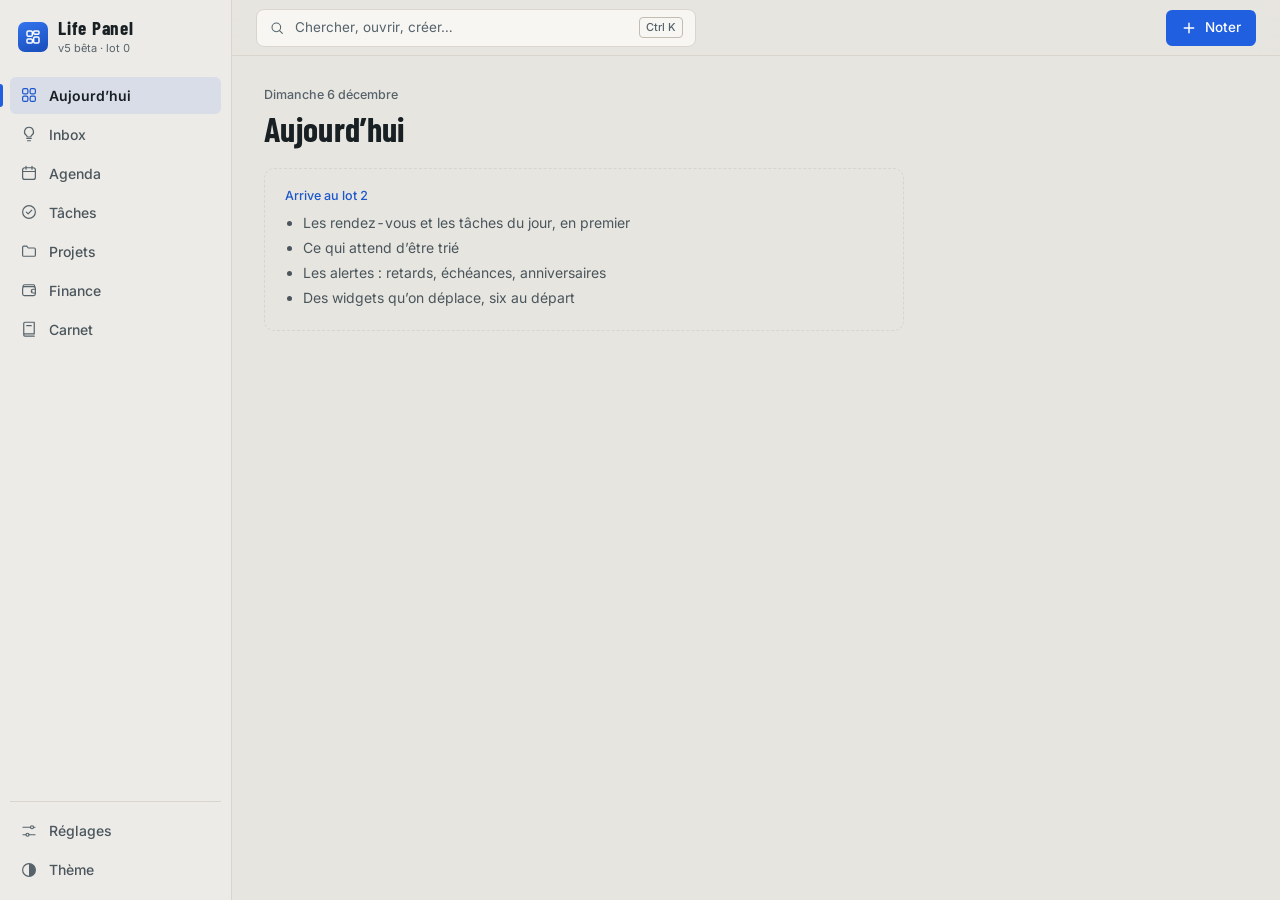
==== commit fe01128f: "LIFE PANEL v5 bêta, lot 0 : squelette en dossiers Refonte de LIFE PANEL : un dossier par rubrique au" ====
--- a/index.html
+++ b/index.html
@@ -1,7595 +1,39 @@
 <!doctype html>
-<html lang="fr">
+<html lang="fr" data-theme="nuit">
 <head>
 <meta charset="utf-8">
-<meta name="viewport" content="width=device-width, initial-scale=1">
-<!-- Sécurité : la page ne peut se connecter qu'à elle-même et à l'API GitHub (ta clé ne peut partir nulle part ailleurs),
-     aucun script ni style venu d'un autre site, aucune page intégrée (iframe), aucun plug-in. -->
-<!-- CSP : seul le script dont l'empreinte figure ici peut s'exécuter (à recalculer après chaque modification du script, avec l'outil csp.js des tests) -->
-<meta http-equiv="Content-Security-Policy" content="default-src 'none'; script-src 'self' 'sha256-L3aCPSRhSa3qVHzVABer1bZzUWpTAjuID0/pEhpe25s=' 'sha256-6xB6zBoqc0Mjcj1/utMIQvdRY+4QalKZ4UTfPnMhqXw='; style-src 'unsafe-inline'; img-src 'self' data: blob:; connect-src 'self' https://api.github.com; worker-src 'self'; manifest-src 'self'; media-src 'self' blob:; object-src 'none'; frame-src 'none'; base-uri 'none'; form-action 'none'">
+<meta name="viewport" content="width=device-width, initial-scale=1, viewport-fit=cover">
+<!-- Sécurité : seuls les fichiers de ce site peuvent s'exécuter (aucun script en ligne, aucun autre site) ; la page ne peut se
+     connecter qu'à elle-même et à l'API GitHub (synchro, lot 1). Plus d'empreinte à recalculer après une modification. -->
+<meta http-equiv="Content-Security-Policy" content="default-src 'none'; script-src 'self'; style-src 'self' 'unsafe-inline'; font-src 'self'; img-src 'self' data: blob:; connect-src 'self' https://api.github.com; worker-src 'self'; manifest-src 'self'; media-src 'self' blob:; object-src 'none'; frame-src 'none'; base-uri 'none'; form-action 'none'">
 <title>Life Panel</title>
-<meta name="theme-color" content="#1b1b1d">
-<!-- Thème clair choisi sur cet appareil : appliqué avant le premier affichage (pas d'éclair sombre au chargement) -->
-<script>try{if(localStorage.getItem('lifepanel.theme')==='clair'){document.documentElement.dataset.theme='clair';document.querySelector('meta[name="theme-color"]').content='#f3f3f5';}}catch(e){}</script>
+<meta name="theme-color" content="#111A1E">
+<meta name="color-scheme" content="dark light">
 <link rel="icon" href="icons/favicon.svg" type="image/svg+xml">
 <link rel="icon" href="icons/favicon-32.png" sizes="32x32" type="image/png">
 <link rel="apple-touch-icon" href="icons/icon-192.png">
-<!--
-  ============================================================================
-  LIFE PANEL — v4.9
-  ============================================================================
-  Un seul fichier : structure (HTML) + style (CSS) + comportement (JS).
-  Aucune bibliothèque externe. Seule connexion possible (v3.13, si tu l'actives) : ton
-  dépôt GitHub privé, pour avoir les mêmes données sur le PC et le téléphone.
-
-  v3.4 : notes rangées en dossiers (tags) et ouvertes en fenêtre ; fiche
-  contact en grand, modifiable ; documents (liens) dans les projets ; tuile
-  Mouvements repliable ; graphique « 6 derniers mois » cliquable.
-  v3.5 : écriture de donnees.json vérifiée à chaque modification, icône d'état
-  à côté de la roue crantée, confirmation si on quitte avant l'écriture ;
-  tâches de nouveau en liste.
-  v3.6 : création de projet réparée (champ « documents » manquant) ; chaque
-  élément créé passe par la même forme que les données lues (FORMES) ; une
-  page qui plante affiche un message au lieu de rester figée.
-  v3.7 : page de résultats de recherche (pertinence, surlignage, onglets) ;
-  archives (tâches terminées le lendemain, notes, contacts) ; corbeille de
-  30 jours pour toutes les suppressions (les confirmations sont gardées).
-  v3.8 : module Documents (lien facultatif, échéance + préavis, Renouvelé,
-  tâche proposée) ; tags communs à tâches, notes, documents, contacts
-  (« #tag » dans la recherche) ; recherche bien plus rapide (index gardé en
-  mémoire, formats de dates réutilisés) ; restauration dans n'importe quel ordre.
-  v3.9 : données du navigateur dans IndexedDB (plus de plafond vers 5 Mo, copie
-  légère gardée dans localStorage tant qu'elles sont petites) ; accueil allégé
-  (journal et calendrier en un seul passage) ; notes affichées par 50, les plus
-  récentes d'abord ; menu avec le nom de chaque module jusqu'à 1 280 px.
-  v3.10 : liste des comptes gérée comme les catégories (liste déroulante, création
-  depuis le formulaire, renommer = toutes les dépenses suivent, fusion à la casse
-  près) ; case « pris en compte dans les statistiques » par compte (aussi en haut de
-  Finances) ; budget par compte, par mois ou par an ; case « Cette année ».
-  v3.11 : graphique « Par catégorie » avec toutes les catégories (plus de « Autres »),
-  « À catégoriser » à part, anneau agrandi ; chaque catégorie garde sa couleur
-  (enregistrée, suit le renommage, libérée à la suppression ; 8 teintes unies
-  puis les mêmes rayées).
-  v3.12 : page Finances réorganisée — plus de « Cumul du mois / de l'année » ;
-  « Par catégorie » sur toute la largeur avec un tableau (barre, montant, %, nombre
-  d'opérations) ; un clic sur une catégorie n'affiche plus que ses mouvements ; juste
-  en dessous, les mouvements, ouverts, 20 par 20, triables par date, libellé,
-  catégorie, projet, compte ou montant (clic sur l'en-tête, nouveau clic = sens inverse).
-  Page Tâches : la « File d'exécution » affiche les 20 premières tâches, puis 20 de plus.
-  Contacts : téléphone (cliquable pour appeler) et adresse postale, facultatifs (données VERSION 12) ;
-  « Autre téléphone », facultatif et cliquable lui aussi (données VERSION 13) ;
-  « E-mail », facultatif, format contrôlé, cliquable pour écrire (données VERSION 14).
-  Notes (Markdown) : listes de cases à cocher « - [ ] » / « - [x] » (cliquables dans une note
-  enregistrée), texte barré « ~~ », tableaux « | a | b | », citations « > », séparateurs « --- »,
-  liens relatifs (ex. Documents/fichier.pdf), blocs de code « ``` » / « ~~~ », listes imbriquées
-  (retrait), numérotation continue malgré les lignes vides, titres # à ###### de tailles distinctes.
-  v3.13 : en ligne sur GitHub Pages et installable comme une appli (icône, plein écran, hors ligne :
-  manifest.webmanifest + sw.js). Synchronisation GitHub (page Données) : donnees.json dans un dépôt
-  PRIVÉ, une clé par appareil gardée dans le navigateur ; lecture à l'ouverture, au retour sur la page
-  et toutes les 30 secondes, écriture quelques secondes après la dernière modification. Protection contre
-  la double modification : GitHub refuse une écriture si le fichier a changé depuis la dernière lecture ;
-  on relit et on fusionne (base commune, élément par élément puis champ par champ ; même champ modifié
-  des deux côtés : la version la plus récente gagne, l'autre va dans la corbeille). Documents : dossier
-  Google Drive relié une fois par appareil (lecture seule) ; chaque projet peut afficher un sous-dossier ;
-  onglet « Mon Drive » ; « Suivre l'échéance » crée une fiche ; une fiche peut pointer vers un fichier du
-  Drive (lien « drive:chemin »). Données VERSION 15 (dossier des projets, versions remplacées).
-  v3.14 : synchro plus légère — conversion base64 native (la page ne se fige plus à l'envoi), vérification
-  « conditionnelle » (rien n'est téléchargé si le fichier n'a pas changé), gros fichier lu par sa version
-  exacte ; appli installée : copie gardée si le réseau ne répond pas en 3 s. Bouton Retour : il ferme la
-  fenêtre ouverte. Montants plafonnés à 1 000 000 €, dates impossibles refusées, durées négatives ignorées,
-  CSV protégé contre les formules Excel, 29 février fêté le 28 les années non bissextiles. Recherche avec
-  filtres (projet:, montant>, montant<, date:, avant:, après:). Règle de sécurité (CSP) : connexions limitées
-  à l'API GitHub. Données VERSION 16 (date de modification des mouvements et de l'Inbox).
-  v3.15 : notifications (page Données) : résumé du matin, rappel des tâches à l'heure, anniversaires, documents,
-  envoyés par GitHub Actions depuis le dépôt privé (notifications/rappels.js, toutes les 30 min) et affichés par
-  Android ou Windows même LIFE PANEL fermée ; heures calmes 0 h – 6 h, à l'heure de chaque appareil.
-  v3.16 : menu dans un volet à gauche, caché à toutes les largeurs : bouton ☰ (ou touche m) ; modules, puis
-  Commandes, Corbeille et Réglages ; fermé au choix d'une entrée, par Échap, par un clic à côté ou par Retour.
-  Barre du haut allégée : ☰, logo, recherche, capture, état de la synchro.
-  v3.17 : trait visible entre chaque tâche ; tâches terminées repliées (« Terminées » à déplier) ; tag #répondre
-  automatique sur une fiche contact tant qu'un élément « À répondre » n'est pas coché ; page Archives (volet) :
-  tous les éléments archivés, filtrés par type, « Ouvrir » et « Sortir des archives » ; sur chaque page, un encart
-  « Archivé(e)s N » y mène (plus de blocs ni de dossiers d'archives dans les pages).
-  v3.18 : appli installée sur Android : raccourcis de l'icône (appui long) « Inbox » (capture rapide) et
-  « Nouvelle dépense » ; « Partager → LIFE PANEL » depuis n'importe quelle appli dépose le texte dans la capture.
-  v3.18.1 : le manifeste de l'appli n'est plus figé par le service worker : Chrome voit enfin les raccourcis
-  et le partage (ils n'apparaissaient pas après la mise à jour).
-  v3.19 : « Note » facultative sur chaque mouvement (vide par défaut), affichée sous le libellé, trouvée par la
-  recherche et exportée en CSV. Données VERSION 17.
-  v3.20 : Contacts : le filtre comprend « #tag » (ex. #répondre : seulement les fiches qui portent ce tag) ;
-  « Voir » des messages en attente de réponse (Accueil) ouvre Contacts filtré sur #répondre.
-  v3.21 : module Calendrier : événements (heure ou journée entière, fin, répétition chaque semaine / mois / an avec
-  dates retirées, fuseau horaire fixe ou « là où je suis », lieu + Itinéraire, lien visio, personnes, projet,
-  catégorie, rappel), vues Mois et Agenda qui regroupent aussi tâches, anniversaires, échéances et dépenses
-  (cases à cocher), saisie rapide « Dentiste jeudi 14h30 », rappels et résumé du matin. Données VERSION 18.
-  v3.22 : étapes d'une tâche (cases à cocher à l'intérieur) : compteur « 2/5 » sur la ligne de la tâche, un clic
-  déplie la liste pour cocher, ajouter ou retirer une étape ; la tâche reste une seule ligne (Accueil, Aujourd'hui).
-  Données VERSION 19.
-  v3.22.1 : téléphone : la priorité et le compteur des étapes restent côte à côte.
-  v3.22.2 : durée estimée d'une tâche affichée en heures à partir de 60 min (« 1 h 30 », « 60 h »).
-  v3.22.3 : bouton × pour vider une date facultative (tâche, échéances, anniversaire…) : impossible autrement sur téléphone.
-  v3.22.4 : « Tout déplier / Tout replier » marche aussi avec un filtre actif (Contacts, Notes, Documents) et n'agit que sur les fiches affichées.
-  v3.22.5 : sécurité : la CSP n'autorise plus que CE script (empreinte sha256, plus de « unsafe-inline ») ; page Contacts ~5× plus
-  rapide (contenu d'une fiche construit à l'ouverture) ; clavier : Tab reste dans une fenêtre ouverte ; texte gris plus lisible.
-  v3.23 : tags suggérés pendant la frappe (les plus utilisés d'abord, Entrée complète) ; libellés de dépense : tous proposés
-  (avant : 80 seulement) ; téléphone : dossiers de Notes et Documents sur plusieurs lignes (le tag choisi reste visible) ;
-  fenêtre d'un jour : dépenses en liste (montant visible sur téléphone) ; menu : nombre d'éléments par module et, en couleur,
-  ce qui attend une action ; capture et Inbox : type Contact (détecté par un numéro de téléphone ou un e-mail).
-  v3.23.1 : favicon (onglet du navigateur) : icons/favicon.svg, net à toutes les tailles, et icons/favicon-32.png en secours.
-  v3.24 : IA locale (lecture seule) : le modèle qui tourne sur le PC (Bionic / LM Studio, http://localhost:1234/v1) répond
-  aux questions sur les données et fait le point du jour. Carte « IA locale » (page Données, réglage propre au navigateur),
-  bouton dans la barre et sur l'Accueil. L'IA appelle 8 outils de l'appli (recherche, dépenses, tâches, agenda, contact,
-  projets, documents, note) qui renvoient de petits extraits ; totaux calculés par le code. CSP : localhost et 127.0.0.1 en plus.
-  v3.24.1 : point du jour : demain avec ses tâches (pas seulement les événements), rendez-vous du jour déjà passés marqués,
-  priorités hautes des 7 prochains jours.
-  v3.25 : IA locale, étape 2 (l'IA propose, tu valides) : « Analyser avec l'IA » dans la capture et l'Inbox (type, date, heure,
-  projet, tags, étapes… vérifiés puis formulaire prérempli) ; « Rédiger avec l'IA » sur une fiche contact (brouillon à copier ou à
-  ouvrir dans WhatsApp, SMS, e-mail ; rien n'est envoyé) ; « Améliorer avec l'IA » sur une note (corriger, clarifier, résumer ;
-  « Remplacer » garde l'ancien texte dans la corbeille).
-  v3.25.1 : IA plus rapide et mesurée : réflexion courte (option du serveur mesurée une fois par modèle) pour l'analyse,
-  la rédaction, la correction et le point du jour ; limite de longueur (6 000 tokens pour une question) avec message au lieu
-  d'une attente sans fin ; durée, tokens écrits et réflexion sous chaque réponse ; fenêtre redessinée bulle par bulle ;
-  outils « agenda » et « tâches » plus détaillés (priorité, projet, durée en clair, étapes, retards).
-  v3.25.2 : limites de longueur au-dessus du budget de réflexion du serveur (10 000 tokens) ; réponse commencée puis coupée
-  gardée (« coupée ») ; point du jour : consigne « réponds directement ».
-  v3.25.3 : aperçu des petites données envoyé avec les consignes (tâches ouvertes, 14 jours d'agenda, projets, documents,
-  Inbox ; taille plafonnée) : réponse directe sans outil ; l'outil « dépenses » liste aussi les entrées (remboursements).
-  v3.26 : réponses sans réflexion par l'adresse native de LM Studio (/api/v1/chat, reasoning « off »), vérifiée au premier usage :
-  question simple, point du jour, analyse, rédaction, correction en quelques secondes ; Qwen répond « OUTIL » quand il lui faut
-  des données hors aperçu, et la question repasse par la voie avec outils ; jours de la semaine écrits dans l'aperçu.
-  v3.26.1 : point du jour : journée nommée la nuit (« la journée du … vient de commencer »), tâches du jour déjà séparées
-  par priorité, une seule ligne « Priorité conseillée », sans phrase de conclusion.
-  v3.27 : calendrier, vue « 2 semaines » (cette semaine et la suivante, du lundi au dimanche, cases hautes ; liste de
-  14 jours sur téléphone) ; thème clair (bouton soleil / lune de la barre du haut, choix gardé sur chaque appareil,
-  appliqué avant l'affichage par un petit script de <head> qui a sa propre empreinte dans la CSP).
-  v3.27.1 : démonstration retirée (plus de carte « Démonstration » dans la page Données ni de bouton dans le bandeau
-  de bienvenue ; un appareil encore en mode démo garde « Revenir à mes données » et « Effacer la démo », et rien n'en
-  part vers GitHub ni le dossier) ; Accueil : « Local · synchro GitHub » quand la synchro est active (au lieu de
-  « hors ligne ») ; page Données : les événements figurent dans « Ce qu'il y a dedans » ; plus de prénom par défaut.
-  v3.28 : « Répéter » un mouvement (dépense ou entrée) : bouton sur chaque ligne (Finances, page d'un projet, fenêtre d'un
-  jour) qui ouvre le formulaire déjà rempli — montant, libellé, catégorie, compte, projet, note — daté d'aujourd'hui.
-  v3.29 : couleur de chaque catégorie au choix (Finances → Catégories : un clic sur la pastille) parmi 18 couleurs —
-  9 teintes unies, dont un nouveau prune bien distinct des autres, et les mêmes rayées ; une couleur déjà prise est
-  signalée (les deux catégories la partagent). Les catégories existantes gardent leur couleur tant qu'on n'y touche pas.
-  v3.30 : import d'un relevé bancaire CSV dans un compte (Finances → Importer un relevé) : colonnes reconnues (Banque Populaire,
-  Revolut…) ou choisies, aperçu à cocher, opérations déjà présentes décochées, catégorie proposée d'après les anciennes
-  dépenses ; import de contacts vCard (Contacts → Importer) : fiche préremplie pour un contact, liste pour plusieurs,
-  fiches existantes complétées sans rien écraser. Fichiers lus en UTF-8, UTF-16 ou Windows-1252.
-  v3.30.1 : le raccourci Android « Inbox » (appui long sur l'icône) ouvre la page Inbox, sans la fenêtre de capture.
-  v3.31 : Finances, « Par catégorie » : clic sur la pastille d'une catégorie = la masquer du graphique pour le mois (ou
-  l'année) affiché ; elle reste listée, grisée, et l'anneau, le total au centre et les % sont recalculés sans elle.
-  Nouveau clic ou « Tout réafficher » pour la remettre. Gardé sur cet appareil (jamais dans les données synchronisées).
-  v3.32 : 18 catégories de dépenses de référence (Logement, Énergie et eau, Courses alimentaires… Frais professionnels, Divers),
-  couleur unie pour les 9 principales, rayée pour les autres. Fenêtre « Catégories » → « Passer aux 18 catégories de
-  référence » : la fenêtre se remplit (anciens noms convertis, ex. Formation → Frais professionnels, DAB → Divers,
-  catégories manquantes ajoutées, couleurs), on vérifie puis « Enregistrer ». Mots-clés des libellés mis à jour.
-  v3.33 : liseuse Markdown : un fichier .md du dossier Drive (Documents, tuile Drive d'un projet, fiche Document) s'ouvre mis
-  en forme dans LIFE PANEL, en lecture seule ; un lien vers un autre .md du Drive l'ouvre (bouton « Retour »), « Texte brut »
-  dans un nouvel onglet ; fichiers en UTF-8 ou Windows-1252 ; au-delà de 2 Mo, téléchargé comme avant.
-  v3.34 : allègement. Pages Aujourd'hui et Revue retirées (le lien « Tout » des tâches du jour mène à Tâches) ; « Prochaine
-  action » retirée des projets (le texte déjà saisi reste dans les données, sans être affiché) ; Accueil sans les 4 chiffres
-  du haut, calendrier à gauche ; Tâches sans les 3 chiffres du haut ; Notes et Documents sur téléphone et tablette : les
-  dossiers passent dans un menu déroulant à côté de la recherche, au lieu d'un bloc d'étiquettes.
-  v3.35 : Notes et Documents sur téléphone et tablette : les dossiers (tags) passent dans un volet à droite, caché par défaut
-  (au lieu du menu déroulant). Le bouton à côté de la recherche, qui montre le dossier choisi et son nombre, l'ouvre ; choisir
-  un dossier le referme, comme ×, un appui à côté, Échap ou Retour. Grand écran : colonne de gauche inchangée.
-  v3.36 : mise en page. Téléphone : mouvements (Finances, projet) en liste, libellé et montant sur la 1re ligne (le montant était hors
-  de l'écran), le libellé ouvre la modification ; chiffres clés deux par ligne ; boutons d'une tâche derrière « ⋯ » ; aucun texte sous
-  12 px ; choix des formulaires en cases égales. Écran tactile : boutons de 40 px, zones d'appui agrandies. Tablette : deux colonnes,
-  cases des calendriers ≤ 52 px. Graphiques redessinés à la largeur de leur carte (textes à leur vraie taille), à la hauteur de leur
-  voisine. Cartes sans vide : Données en deux colonnes « maçonnerie », projet en deux piles, Budgets projets seulement s'il y en a.
-  Contacts : anniversaires des 30 jours en tête, puis annuaire A, B, C… une ligne par fiche. Tâches sur grand écran : deux colonnes.
-  Documents : échéance à droite du titre. Chiffres en police normale (alignés) au lieu de la chasse fixe ; pied de page sans Ctrl + K
-  sur écran tactile. Échelle commune : 10 tailles de texte (--t1 à --t10), 6 arrondis, espacements 2 à 24 px.
-  v3.37 : événements avec des tags, comme les tâches, notes, documents et contacts (champ « Tags » du formulaire, suggestions,
-  puces dans la fiche, recherche « #tag ») ; plus de catégorie d'événement ni de couleur par catégorie (tous les événements en
-  violet). L'ancienne catégorie des événements est oubliée, sans devenir un tag. Données VERSION 20.
-  IA locale retirée (inutilisée) : carte « IA locale », bouton de la barre, fenêtre « Demander », « Point du jour », « Analyser avec
-  l'IA » (capture, Inbox), « Rédiger avec l'IA » (contacts), « Améliorer avec l'IA » (notes) ; la CSP n'autorise plus localhost.
-  v3.39 : Notes → dossier « Mon Drive » (colonne des dossiers, ou volet sur téléphone) : les notes Markdown (.md) du dossier Drive
-  relié, rangées par sous-dossier, sans les autres fichiers ; un clic ouvre la note mise en forme dans la liseuse de la v3.33
-  (lecture seule). Dossier affiché même sans aucune note dans LIFE PANEL. Documents → Mon Drive : un .md s'y lit aussi dans la liseuse.
-  v3.39.1 : Notes → « Mon Drive » juste sous « Toutes les notes », puis l'intitulé « Tags » au-dessus des tags, comme dans Documents
-  (plus de rubrique « Google Drive »).
-  Champ « Rechercher » de Tâches, Notes, Documents et Archives : « #tag » garde ce qui porte ce tag, comme dans Contacts et la
-  recherche générale (avant : rien trouvé, seul « tag » sans # marchait).
-  v4.0 (prototype) : mêmes données (VERSION 21) et mêmes modules que la v3.39.1, rangés autrement.
-  Navigation : sur téléphone et tablette, cinq onglets en bas (Aujourd'hui, Tâches, Calendrier, Finances, Notes), des sous-onglets
-  (Tâches / Projets ; Notes / Documents / Contacts) et un bouton + flottant ; le volet ☰ garde tout le reste. À partir de 1 100 px,
-  le volet reste affiché à gauche. Capture : une phrase puis Entrée, c'est enregistré (aperçu de ce qui a été compris, « essence 45 »
-  sans « € », bandeau « Modifier · Annuler ») ; « Détails… » ouvre le formulaire complet. Accueil → « Aujourd'hui » : la date,
-  ce qui attend d'être trié, les rendez-vous et les tâches du jour ; sur téléphone, le bas de la page est replié. Tri : les captures de
-  l'Inbox puis les dépenses sans catégorie, une carte et une touche à la fois. Notes : « [[Titre]] » mène à la note de ce nom (rose :
-  à écrire), « Notes qui mènent ici » sous la note. Alerte sur l'accueil si cet appareil n'est plus inscrit aux rappels.
-  Notes vocales (v3.38) retirées : plus de micro ni de Whisper ; un élément de l'Inbox qui porte encore un vocal garde ce champ.
-  v4.1 : le Wiki à un clic, dans le même onglet : entrée « Wiki » du volet (sous les modules), sous-onglet « Wiki » de Notes sur téléphone,
-  commande « Wiki » (Ctrl + K). Adresse déduite du domaine (panel.… → wiki.…). Le modèle Whisper (≈ 270 Mo) et son code, laissés dans
-  l'appareil par la v3.38, sont effacés par sw.js (le bouton qui le faisait est parti avec les notes vocales).
-  v4.2 : horloge des rappels sur cron-job.org (toutes les 30 min, 6 h – 23 h 30, heure de Paris). L'appli lit notifications/envoyees.json :
-  après 9 h, si le résumé du matin n'est pas noté pour cet appareil, l'accueil le signale (« Le résumé du matin n'est pas arrivé ») ;
-  la carte Notifications donne le dernier envoi à cet appareil.
-  v4.3 : listes de tâches personnalisées (ex. « Voyage en Islande »), sans créer de projet. Page Tâches : colonne « Afficher » à gauche
-  (volet à droite sur téléphone et tablette) : Par date (la file d'avant), Par projet, Par liste, puis chaque liste. Une liste ouverte :
-  ajout rapide d'une tâche (une ligne, Entrée), ses tâches, Renommer, Supprimer (ses tâches gardées sans liste, ou mises à la corbeille avec elle).
-  Formulaire d'une tâche : champ « Liste » (et « ＋ Nouvelle liste… ») ; puce de la liste sur chaque ligne de tâche (un clic ouvre la liste).
-  Une tâche SANS DATE rangée dans une liste reste dans sa liste : elle n'apparaît plus dans « Tâches du jour » (datée, elle y apparaît
-  le jour venu, comme avant). Affichage choisi gardé sur chaque appareil. Recherche : le nom de la liste trouve ses tâches. Données VERSION 22.
-  v4.4 : plus de priorité des tâches (P1, P2, P3) : ni pastille, ni choix dans le formulaire, ni tri. La file suit la date et l'heure, puis
-  l'ordre de création. Mêmes données (VERSION 22) : une nouvelle tâche n'a plus de champ « priorite » ; celui des anciennes est gardé tel quel,
-  sans être affiché ni utilisé (une appli plus ancienne encore ouverte ailleurs le lit toujours).
-  v4.4.1 : démarrage réparé dans Brave (PC). Avant le premier affichage, le démarrage attendait sans limite que le navigateur dise si
-  l'accès au dossier Drive mémorisé était encore accordé ; Brave ne répondait jamais : page vide, liens sans effet, pas de synchro
-  GitHub, aucun message. Désormais : une question au navigateur sans réponse (IndexedDB, accès à un dossier) a un délai maximum
-  (1,5 s pour un dossier, 8 s pour les données) ; sans réponse sur le Drive, son accès est à redonner d'un clic. Chaque étape du
-  démarrage est isolée (un échec est annoncé, la suite a lieu), la navigation est posée avant toute attente, le message « Un problème
-  est survenu » est posé en tout premier, et un démarrage qui échoue le dit au centre de la page. Données du navigateur illisibles :
-  un bandeau le dit, et rien n'est enregistré ni synchronisé (jamais une base vide par-dessus tes données). Mêmes données (VERSION 22).
-  v4.5 : Tâches → « Par date » ne montre plus que les tâches libres, ni dans un projet ni dans une liste : une tâche d'un projet n'est
-  que dans « Par projet », une tâche d'une liste que dans sa liste (et « Par liste »). Une ligne dit combien sont rangées ailleurs (dont
-  en retard), avec « Par projet » et « Par liste ». Un projet filtré (« Tâches du projet ») montre toujours toutes ses tâches, et le
-  filtre de la page (comme un lien de la recherche générale) cherche dans toutes les tâches. Accueil (Tâches du jour), calendrier et
-  rappels : inchangés. Mêmes données (VERSION 22).
-  v4.6 : Tâches → chaque affichage ne montre que ce qui le concerne : « Par projet », les tâches d'un projet (plus de groupe « Sans
-  projet ») ; « Par liste », celles d'une liste (plus de « Sans liste »). Sans tâche à y montrer : « Aucune tâche rattachée à un
-  projet », ou « Il n'y a aucune liste personnalisée » (« Aucune tâche dans tes listes personnalisées » s'il y a des listes) avec
-  un bouton « Nouvelle liste ». Plus de titre « File d'exécution » ; les tâches sont les unes sous les autres à toutes les largeurs
-  (plus de deux colonnes sur grand écran). Mêmes exceptions qu'en v4.5 (projet filtré, filtre, recherche). Mêmes données (VERSION 22).
-  v4.7 : fenêtre « Tags », ouverte de partout : bouton étiquette de la barre du haut, touche t, Ctrl+K « Tags », roue crantée au-dessus
-  des tags de Notes et Documents. Tous les tags par ordre alphabétique, avec où ils servent (« 3 notes · 1 tâche ») ; le champ du haut
-  cherche dans la liste et ajoute un tag sans le mettre sur rien (gardé, proposé dans les formulaires) ; renommer (partout ; même nom
-  qu'un autre tag : les deux sont fusionnés) ; supprimer (retiré de tous les éléments, après confirmation s'il sert). « Annuler » dans le
-  message. #répondre, tenu à jour tout seul sur les contacts, n'y est ni renommé ni supprimé. Les éléments gardent leur date de
-  modification. Notes et Documents : la rubrique « Tags » de la colonne des dossiers se replie et se déplie (repliée au départ, seul le
-  tag choisi reste alors visible ; choix gardé sur chaque appareil). Données VERSION 23 : « tags », les tags créés dans la fenêtre.
-  v4.7.1 : sur PC (à partir de 1 100 px), les suggestions de la recherche du haut partent du bord gauche du champ : accrochées à son
-  bord droit, elles s'étendaient vers la gauche et le volet en cachait le début. Téléphone et tablette : inchangés. Mêmes données (VERSION 23).
-  v4.8 : Contacts en tableau, comme dans le prototype : nom, téléphone, e-mail, anniversaire (« J−12 » sous 60 jours), dernier échange
-  (en rose au-delà de 90 jours), tags. Un clic sur un en-tête trie (nouveau clic : sens inverse ; gardé sur l'appareil, cases vides en
-  dernier) ; filtres rapides « Anniversaires sous 60 j », « À répondre », « À relancer » ; le résumé en haut compte tout cela. Un clic sur
-  la ligne (ou Entrée) ouvre la fiche en grand, inchangée ; téléphone et e-mail restent des liens directs. Sur téléphone, une carte par
-  fiche, avec « Trier : » en tête. L'annuaire par lettre et « Tout déplier » sont retirés. Mêmes données (VERSION 23).
-  v4.9 : « À trier » devient une page à part entière (menu, après l'Inbox, avec le nombre en jaune ; boutons « Trier » de l'accueil et de
-  l'Inbox), à la place de la fenêtre qui montrait une carte à la fois. Tout est visible d'un coup : les captures de l'Inbox (« Enregistrer :
-  tâche » comme la phrase a été lue, « Autre type… », archiver, supprimer), puis les dépenses sans catégorie en tableau, les plus récentes
-  d'abord (la catégorie proposée en un clic, une autre dans la liste, « Accepter les propositions » pour toutes d'un coup ; 50 à la fois).
-  Chaque décision s'applique tout de suite, avec « Annuler ». Sur téléphone, une carte par dépense. Mêmes données (VERSION 23).
-  Après toute modification du script : recalculer l'empreinte avec l'outil csp.js des tests, rangés à part (sinon la page ne démarre pas).
-
-  v3.3 = fusion de life-panel-v3.2.html et de life-panel.html, réécrite en une
-  seule architecture :
-    - un seul modèle de données, un seul routeur, un seul gestionnaire d'actions ;
-    - plus aucune fonction écrite deux fois ni « couche » qui en remplace une autre ;
-    - toutes les fonctions des deux versions réunies (voir la page Données > À propos).
-
-  DONNÉES
-    - Enregistrées dans le navigateur (clé « lifepanel »). Au premier lancement,
-      Life Panel reprend les données de la v3.2 (« lifepanel.v1 ») ou de
-      life-panel.html (« lifepanel.v6 ») ; les anciennes clés ne sont pas effacées.
-    - Option : dossier LIFE PANEL relié → donnees.json + finances.csv écrits à
-      chaque modification, puis relus pour vérification (Chrome, Edge, Opera).
-    - Démonstration retirée en v3.27.1 : un navigateur où elle était chargée reste
-      en « mode démo » (rien n'est écrit ni synchronisé) jusqu'à « Revenir à mes
-      données » ou « Effacer la démo ».
-
-  RACCOURCIS : « / » rechercher · « c » capture rapide · « t » tags · Ctrl+K commandes · Échap fermer
-  ============================================================================
--->
-<style>
-/* ==========================================================================
-   1. JETONS DE STYLE — toute la charte tient ici
-   ========================================================================== */
-:root{
-  color-scheme: dark;
-  --fond:#1b1b1d; --fond-2:#1f1f22; --champ:#19191c;
-  --carte:#232326; --carte-survol:#2a2a2e;
-  --trait:#34343a; --trait-doux:#2b2b30;
-  --texte:#f1f1f2; --texte-doux:#a9a9b1; --texte-faible:#92929c;
-  /* Couleurs de données (validées pour fond sombre) */
-  --bleu:#3987e5; --vert:#199e70; --jaune:#c98500; --rose:#d55181; --violet:#9085e9; --orange:#d95926; --gris:#85858e;
-  /* Teintes de plus pour les catégories (8 de la palette validée, puis le prune, v3.29 : bien distinct de toutes) */
-  --herbe:#008300; --rouge:#e66767; --prune:#a344b8;
-  /* Mêmes teintes éclaircies : pictogrammes et petits textes */
-  --i-bleu:#7ab0f0; --i-vert:#4ec89b; --i-jaune:#e5b54a; --i-rose:#e78aab; --i-violet:#b0a7f2; --i-orange:#ef8759; --i-gris:#b3b3ba;
-  --i-rouge:#ff6b6b;   /* réservé à l'échec d'écriture */
-  /* Échelle commune (v3.36) : 10 tailles de texte et 6 arrondis ; les espacements (gap) suivent 2, 4, 6, 8, 10, 12, 16, 20, 24 px.
-     Sur téléphone, --t1 passe à 12 px (aucun texte plus petit, voir « 11. Écrans plus petits »). */
-  --t1:11px; --t2:12px; --t3:13px; --t4:14px; --t5:15px; --t6:16px; --t7:18px; --t8:21px; --t9:24px; --t10:30px;
-  --r1:4px; --r2:6px; --r3:8px; --r4:10px; --rayon:14px; --r6:16px;
-  --ombre:0 1px 2px #00000040, 0 8px 24px #00000030;
-  --police:system-ui,-apple-system,"Segoe UI",Roboto,Helvetica,Arial,sans-serif;
-  --mono:ui-monospace,"Cascadia Mono","Segoe UI Mono",Consolas,monospace;
-  /* Voiles posés sur le fond (survols, puces, pistes) : blancs ici, noirs en thème clair ; s'emploient en rgb(var(--sur) / 5%) */
-  --sur:255 255 255;
-  --barre:#1b1b1def; --survol-bord:#55555f; --trait-tache:#3e3e47; --case-bord:#4c4c54; --barre-neutre:#55555e;
-  --btn-p:#d7d7da; --btn-p-survol:#e6e6e8; --btn-p-texte:#1d1d20;
-  --auj:#3987e5;   /* rond du jour (chiffre blanc dessus) */
-  --coche:#16161a;   /* coche sur une case cochée de couleur (teinte claire ici, foncée en thème clair) */
-}
-/* Thème clair (bouton soleil / lune de la barre du haut, retenu sur cet appareil) : mêmes jetons, autres valeurs.
-   Les couleurs de données (--bleu…) restent ; les teintes « i- » (petits textes, pictogrammes) sont foncées pour rester lisibles sur blanc. */
-:root[data-theme="clair"]{
-  color-scheme: light;
-  --fond:#f3f3f5; --fond-2:#ececef; --champ:#ffffff;
-  --carte:#ffffff; --carte-survol:#f6f6f8;
-  --trait:#d6d6dc; --trait-doux:#e4e4e9;
-  --texte:#1a1a1e; --texte-doux:#4d4d56; --texte-faible:#666670;
-  --i-bleu:#1d5dab; --i-vert:#0a6b49; --i-jaune:#7a5100; --i-rose:#a02b53; --i-violet:#5446b8; --i-orange:#9c3914; --i-gris:#55555e;
-  --i-rouge:#c62828;
-  --ombre:0 1px 2px #0000000f, 0 6px 18px #00000014;
-  --sur:0 0 0;
-  --barre:#f3f3f5ee; --survol-bord:#b4b4bd; --trait-tache:#d0d0d7; --case-bord:#a3a3ad; --barre-neutre:#c4c4cc;
-  --btn-p:#27272d; --btn-p-survol:#3b3b43; --btn-p-texte:#ffffff;
-  --coche:#ffffff; --auj:#1d5dab;
-}
-*{box-sizing:border-box}
-html,body{margin:0;padding:0}
-body{background:var(--fond);color:var(--texte);font-family:var(--police);font-size:var(--t5);line-height:1.45;min-height:100vh;overflow-x:hidden;-webkit-font-smoothing:antialiased}
-button,input,select,textarea{font:inherit;color:inherit}
-button{cursor:pointer}
-a{color:inherit;text-decoration:none}
-:focus-visible{outline:2px solid var(--i-bleu);outline-offset:2px;border-radius:var(--r2)}
-::selection{background:#3987e555}
-.doux{color:var(--texte-doux)} .faible{color:var(--texte-faible)}
-.vert{color:var(--i-vert)} .rose{color:var(--i-rose)} .jaune{color:var(--i-jaune)}
-.mono{font-variant-numeric:tabular-nums}
-.tronque{overflow:hidden;text-overflow:ellipsis;white-space:nowrap;min-width:0}
-.aide{font-size:var(--t3);color:var(--texte-doux);margin:0 0 14px}
-.boutons{display:flex;gap:8px;flex-wrap:wrap;align-items:center}
-.boutons > .btn{max-width:100%;white-space:normal}   /* un bouton plus large que la carte revient à la ligne au lieu de déborder */
-code{font-family:var(--mono);font-size:max(.9em, var(--t1));background:rgb(var(--sur) / 0.059);padding:1px 5px;border-radius:var(--r1)}
-[hidden]{display:none !important}
-
-/* ==========================================================================
-   2. BARRE DU HAUT
-   ========================================================================== */
-.barre{position:sticky;top:0;z-index:30;display:flex;align-items:center;gap:12px;padding:10px 24px;background:var(--barre);backdrop-filter:blur(12px);border-bottom:1px solid var(--trait-doux)}
-.marque{display:flex;align-items:center;gap:10px;flex-shrink:0;border-radius:var(--r4)}
-.logo{width:34px;height:34px;border-radius:var(--r4);display:grid;place-items:center;background:linear-gradient(145deg,#5b72d6,#7d5fc1);color:#fff;box-shadow:0 2px 8px #0006}
-.marque-txt strong{display:block;font-size:var(--t4);line-height:1.2}
-.marque-txt span{display:block;font-size:var(--t1);color:var(--texte-faible)}
-.barre .marque{margin-right:auto}
-/* Volet de navigation : caché à gauche, ouvert par ☰ par-dessus la page (voile derrière) ; se referme au choix d'une entrée */
-.volet{position:fixed;top:0;left:0;bottom:0;z-index:56;width:min(284px,86vw);display:flex;flex-direction:column;gap:4px;padding:12px 12px 16px;background:var(--carte);border-right:1px solid var(--trait);box-shadow:18px 0 50px #00000080;overflow-y:auto;overscroll-behavior:contain;transform:translateX(-104%);visibility:hidden;transition:transform .22s ease,visibility 0s linear .22s}
-.volet.ouvert{transform:none;visibility:visible;transition:transform .22s ease}
-.voile-volet{position:fixed;inset:0;z-index:55;background:#101012a6;opacity:0;pointer-events:none;transition:opacity .2s}
-.voile-volet.on{opacity:1;pointer-events:auto}
-.volet-tete{display:flex;align-items:center;gap:10px;padding:2px 2px 12px 4px;margin-bottom:4px;border-bottom:1px solid var(--trait-doux)}
-.volet-tete .fermer{margin-left:auto}
-.volet .menu{display:flex;flex-direction:column;gap:2px}
-.volet-pied{margin-top:auto;padding-top:8px;border-top:1px solid var(--trait-doux);display:flex;flex-direction:column;gap:2px}
-.volet a,.ligne-volet{display:flex;align-items:center;gap:10px;width:100%;color:var(--texte-doux);font:inherit;font-size:var(--t4);text-align:left;padding:9px 12px;border:0;border-radius:var(--r4);background:none;cursor:pointer;transition:background .15s,color .15s}
-.volet a:hover,.ligne-volet:hover{background:rgb(var(--sur) / 0.051);color:var(--texte)}
-.volet a.actif{background:rgb(var(--sur) / 0.078);color:var(--texte)}
-.volet a svg,.ligne-volet svg{color:var(--texte-faible);flex-shrink:0}
-.volet a.actif svg{color:var(--i-bleu)}
-.volet .badge,.ligne-volet kbd{margin-left:auto}
-.volet .badge{font-variant-numeric:tabular-nums;font-size:var(--t1);background:#c9850030;color:var(--i-jaune);border-radius:99px;padding:0 6px;line-height:16px}
-.volet .badge.gris{background:rgb(var(--sur) / 0.071);color:var(--texte-faible)}
-/* Bandeau en tête d'un formulaire (catégories de référence préparées, contact lu dans un fichier vCard) */
-.bandeau-fenetre{display:flex;align-items:center;gap:8px;margin:0 0 12px;padding:8px 11px;border-radius:var(--r4);background:#7c5ec126;border:1px solid #9085e955;color:var(--texte);font-size:var(--t3);grid-column:1/-1}
-.bandeau-fenetre svg{color:var(--i-violet);flex-shrink:0}
-.volet .badges{margin-left:auto;display:flex;gap:4px}
-.volet .badges .badge{margin-left:0}
-.volet .badge.alerte{background:#e5484d2e;color:var(--i-rose)}
-.encart-archives .compte{margin-left:2px}
-.recherche-wrap{position:relative;flex-shrink:0}
-.recherche{display:flex;align-items:center;gap:8px;background:var(--carte);border:1px solid var(--trait);border-radius:var(--r4);padding:7px 9px 7px 11px;width:280px;color:var(--texte-faible);transition:border-color .18s,box-shadow .18s}
-.recherche:focus-within{border-color:#4a80c8;box-shadow:0 0 0 3px #3987e526}
-.recherche input{border:0;background:transparent;outline:0;color:var(--texte);font-size:var(--t4);width:100%;min-width:0}
-.recherche input::placeholder{color:var(--texte-faible)}
-kbd{font-family:var(--mono);font-size:var(--t1);color:var(--texte-faible);border:1px solid var(--trait);border-radius:var(--r2);padding:0 5px;line-height:17px;white-space:nowrap}
-.resultats{position:absolute;right:0;top:calc(100% + 8px);width:min(460px,92vw);max-height:70vh;overflow:auto;background:var(--carte-survol);border:1px solid var(--trait);border-radius:var(--rayon);box-shadow:0 24px 60px #000000a0;padding:10px}
-.resultats .groupe{padding:4px 0 8px}
-.resultats .groupe + .groupe{border-top:1px solid var(--trait-doux);padding-top:8px}
-.resultat{display:flex;justify-content:space-between;align-items:baseline;gap:12px;padding:7px 9px;border-radius:var(--r3);font-size:var(--t4);transition:background .15s}
-.resultat:hover,.resultat:focus{background:rgb(var(--sur) / 0.051);outline:none}
-.resultat .r-sous{font-size:var(--t2);color:var(--texte-faible);text-align:right;max-width:48%;overflow:hidden;text-overflow:ellipsis;white-space:nowrap}
-.resultat.tous{justify-content:flex-start;align-items:center;gap:8px;margin-top:4px;color:var(--i-bleu)}
-.resultat.tous kbd{margin-left:auto}
-mark{background:#e5b54a3d;color:inherit;border-radius:var(--r1);padding:0 1px}
-.tag-r{color:var(--i-violet)}
-.tag-r mark{padding:0}
-/* Page de recherche */
-.filtre.recherche-page{flex:1 1 560px;max-width:760px;padding:10px 14px}
-.filtre.recherche-page input{font-size:var(--t5)}
-.onglets-recherche{display:flex;gap:6px;flex-wrap:wrap;margin-bottom:16px}
-.onglet-r{display:inline-flex;align-items:center;gap:6px;border:1px solid var(--trait);background:transparent;color:var(--texte-doux);border-radius:99px;padding:5px 12px;font-size:var(--t3);transition:background .15s,color .15s,border-color .15s}
-.onglet-r:hover{background:rgb(var(--sur) / 0.051);color:var(--texte)}
-.onglet-r.actif{background:#3987e522;border-color:#3987e566;color:var(--i-bleu)}
-.liste.resultats-page > li{padding:2px 0}
-.resultat-ligne{display:flex;gap:10px;align-items:flex-start;width:100%;min-width:0;padding:8px 6px;border-radius:var(--r4);transition:background .15s}
-.resultat-ligne:hover,.resultat-ligne:focus-visible{background:rgb(var(--sur) / 0.031)}
-.resultat-ligne .corps .t{white-space:normal}
-.extrait-r{display:block;font-size:var(--t3);color:var(--texte-doux);margin-top:4px;line-height:1.45;overflow-wrap:anywhere}
-.rond{flex-shrink:0;width:36px;height:36px;border-radius:var(--r4);border:1px solid var(--trait);background:var(--carte);display:grid;place-items:center;color:var(--texte-doux);transition:background .18s,color .18s,transform .15s}
-.rond:hover{background:var(--carte-survol);color:var(--texte)}
-.rond:active{transform:scale(.93)}
-.rond.plus{background:#3987e518;border-color:#3987e545;color:var(--i-bleu)}
-/* Icône d'écriture dans donnees.json : V vert = écrit, flèches = en cours, croix rouge = échec, jaune = dossier à relier */
-.rond.ecriture[data-etat="ok"]{color:var(--i-vert);background:#199e701a;border-color:#199e7055}
-.rond.ecriture[data-etat="cours"]{color:var(--i-bleu);background:#3987e514;border-color:#3987e545}
-.rond.ecriture[data-etat="cours"] svg{animation:tourne .9s linear infinite}
-.rond.ecriture[data-etat="erreur"]{color:var(--i-rouge);background:#e5484d24;border-color:#e5484d80}
-.rond.ecriture[data-etat="hors"]{color:var(--i-jaune);background:#c985001c;border-color:#c9850059}
-.rond.ecriture[data-etat="demo"],.rond.ecriture[data-etat="indispo"]{color:var(--texte-faible)}
-@keyframes tourne{to{transform:rotate(360deg)}}
-
-/* ==========================================================================
-   3. PAGE ET GRILLES
-   ========================================================================== */
-.page{display:block;max-width:1560px;margin:0 auto;padding:26px 24px 30px}
-.bonjour{display:flex;align-items:flex-end;justify-content:space-between;gap:12px 20px;flex-wrap:wrap;margin-bottom:22px}
-.bonjour h1{margin:0;font-size:var(--t10);letter-spacing:-.02em;font-weight:650;line-height:1.15}
-.bonjour p{margin:6px 0 0;color:var(--texte-doux);font-size:var(--t5);max-width:75ch}
-.bonjour .boutons{flex-shrink:0;max-width:100%}
-.meta{display:flex;align-items:center;gap:12px;color:var(--texte-doux);font-size:var(--t3);flex-wrap:wrap}
-.meta .sep{width:1px;height:16px;background:var(--trait)}
-.retour{display:inline-flex;align-items:center;gap:6px;margin:0 0 8px -6px;padding:3px 8px 3px 4px;border-radius:var(--r2);color:var(--texte-faible);font-size:var(--t3);transition:color .15s,background .15s}
-.retour:hover{color:var(--i-bleu);background:#3987e51a}
-.grille{display:grid;grid-template-columns:repeat(12,minmax(0,1fr));gap:16px;align-items:start}
-#vue > * + *{margin-top:16px}
-#vue > .bonjour + *, #vue > .nav-mois + *, #vue > .barre-outils + *{margin-top:0}
-.c3{grid-column:span 3}.c4{grid-column:span 4}.c5{grid-column:span 5}.c6{grid-column:span 6}
-.c7{grid-column:span 7}.c8{grid-column:span 8}.c12{grid-column:span 12}
-.etire{align-self:stretch}
-.chiffres{display:grid;grid-template-columns:repeat(4,minmax(0,1fr));gap:16px}
-.chiffres.trois{grid-template-columns:repeat(3,minmax(0,1fr))}
-.mosaique{display:grid;grid-template-columns:repeat(auto-fill,minmax(320px,1fr));gap:16px;align-items:start}
-.pile{display:flex;flex-direction:column;gap:16px;min-width:0}
-.sr{position:absolute;width:1px;height:1px;overflow:hidden;clip-path:inset(50%);white-space:nowrap}
-h2.section{font-size:var(--t4);font-weight:600;color:var(--texte-doux);margin:28px 0 12px}
-/* Cartes en colonnes « maçonnerie » (page Données) : chacune garde sa hauteur, sans trou ni carte étirée */
-.colonnes-cartes{columns:2 340px;column-gap:16px;margin-bottom:-16px}
-.colonnes-cartes > .carte{break-inside:avoid;margin:0 0 16px}
-
-/* ==========================================================================
-   4. CARTE
-   ========================================================================== */
-.carte{position:relative;min-width:0;background:var(--carte);border:1px solid var(--trait-doux);border-radius:var(--rayon);padding:16px;box-shadow:var(--ombre);transition:border-color .2s,background .2s,transform .15s,box-shadow .2s}
-a.carte{display:block;color:inherit}
-.carte.cliquable{cursor:pointer}
-.carte.cliquable:hover{border-color:var(--trait);background:var(--carte-survol);transform:translateY(-2px);box-shadow:0 2px 4px #00000040,0 14px 30px #00000045}
-.anim .carte{animation:monte .4s cubic-bezier(.2,.8,.3,1) both;animation-delay:calc(var(--i,0) * 35ms)}
-@keyframes monte{from{opacity:0;transform:translateY(10px)}to{opacity:1;transform:none}}
-.entete-carte{display:flex;align-items:center;gap:10px;margin-bottom:14px;min-height:32px}
-.entete-carte h2{margin:0;font-size:var(--t6);font-weight:600;letter-spacing:-.01em}
-.entete-carte .droite{margin-left:auto;display:flex;align-items:center;gap:6px}
-.pastille{width:32px;height:32px;border-radius:var(--r4);display:grid;place-items:center;flex-shrink:0}
-.lien-sous{display:flex;align-items:center;gap:4px;color:var(--texte-faible);font-size:var(--t3);padding:4px 6px;border-radius:var(--r2);white-space:nowrap;border:0;background:transparent;transition:color .18s,background .18s}
-.lien-sous:hover{color:var(--i-bleu);background:#3987e51f}
-.etiq{font-size:var(--t1);color:var(--texte-faible);text-transform:uppercase;letter-spacing:.06em;font-weight:600}
-.compte{font-variant-numeric:tabular-nums;font-size:var(--t1);background:rgb(var(--sur) / 0.071);color:var(--texte-doux);border-radius:99px;padding:1px 8px}
-.bandeau{display:flex;align-items:center;gap:12px;flex-wrap:wrap;padding:13px 16px;border-radius:var(--rayon);border:1px solid var(--trait-doux);background:var(--carte)}
-.bandeau .txt{flex:1;min-width:200px}
-.bandeau .txt strong{display:block;font-size:var(--t4)}
-.bandeau .txt span{display:block;font-size:var(--t3);color:var(--texte-doux)}
-.bandeau.bleu{border-color:#3987e538;background:#3987e50d}
-.bandeau.jaune{border-color:#c9850040;background:linear-gradient(90deg,#c9850014,transparent 70%),var(--carte)}
-
-/* ==========================================================================
-   5. CHIFFRES CLÉS ET JAUGES
-   ========================================================================== */
-.kpi .haut{display:flex;align-items:center;gap:10px;margin-bottom:12px}
-.kpi .haut span{font-size:var(--t3);color:var(--texte-doux)}
-.kpi .valeur,.gros{font-size:var(--t10);font-weight:650;letter-spacing:-.02em;font-variant-numeric:tabular-nums;line-height:1.1;white-space:nowrap}
-.kpi .valeur small,.gros small{font-size:var(--t7);color:var(--texte-faible);font-weight:500}
-.kpi .note{margin-top:6px;font-size:var(--t3);color:var(--texte-doux);overflow:hidden;text-overflow:ellipsis;white-space:nowrap}
-.kpi .note.bien{color:var(--i-vert)} .kpi .note.att{color:var(--i-jaune)} .kpi .note.dep{color:var(--i-rose)}
-.barre-prog{display:block;height:6px;border-radius:99px;background:rgb(var(--sur) / 0.071);overflow:hidden;margin-top:11px}
-.barre-prog > i{display:block;height:100%;border-radius:99px;background:var(--bleu)}
-.barre-prog.vert > i{background:var(--vert)}
-.barre-prog.att > i{background:var(--jaune)}
-.barre-prog.dep > i{background:var(--rose)}
-.barre-prog.fine{height:5px;margin-top:6px}
-.barre-prog{position:relative}
-.barre-prog .repere{position:absolute;top:0;bottom:0;width:2px;margin-left:-1px;background:var(--texte);opacity:.75}
-.anim .barre-prog > i{animation:remplit 1s cubic-bezier(.22,.8,.3,1) .2s both}
-@keyframes remplit{from{width:0}}
-.ligne-budget{display:flex;justify-content:space-between;gap:10px;font-size:var(--t3);color:var(--texte-doux);margin-top:10px}
-
-/* ==========================================================================
-   6. LISTES, TÂCHES, CASES À COCHER
-   ========================================================================== */
-.liste{list-style:none;margin:0;padding:0}
-.liste > li{display:flex;align-items:center;gap:10px;padding:10px 2px;border-top:1px solid var(--trait-doux);min-width:0}
-.liste > li:first-child{border-top:0;padding-top:2px}
-/* Ligne avec des boutons (échéances, Inbox, corbeille…) : quand la place manque, les boutons passent
-   sous le texte au lieu de l'écraser (sur téléphone, le texte n'avait plus que quelques pixels) */
-.liste > li:has(> .boutons){flex-wrap:wrap}
-.liste > li:has(> .boutons) > .corps{flex:1 1 190px}
-.liste > li:has(> .boutons) > .boutons{margin-left:auto}
-.liste .corps{flex:1;min-width:0;display:flex;flex-direction:column}
-.liste .corps .t{font-size:var(--t4);overflow:hidden;text-overflow:ellipsis;white-space:nowrap}
-.liste .corps .s{font-size:var(--t2);color:var(--texte-faible);margin-top:3px;display:flex;flex-wrap:wrap;align-items:center;gap:4px 6px;overflow-wrap:anywhere}
-.liste .corps a.t:hover{color:var(--i-bleu)}
-.liste .pct{font-size:var(--t2);color:var(--texte-doux);font-variant-numeric:tabular-nums;white-space:nowrap}
-.liste .num{font-size:var(--t3);font-variant-numeric:tabular-nums;white-space:nowrap}
-.vignette{width:38px;height:38px;border-radius:var(--r4);display:grid;place-items:center;flex-shrink:0}
-.vignette.mini{width:30px;height:30px;border-radius:var(--r4)}
-.liste > li.tache + li.tache{border-top-color:var(--trait-tache)}   /* trait bien visible entre deux tâches, partout où elles sont listées */
-.tache .corps .t{display:flex;align-items:center;gap:6px;white-space:normal}
-.tache .corps .t > span:first-child{overflow:hidden;text-overflow:ellipsis;white-space:nowrap;min-width:0}
-.tache.faite .corps .t > span:first-child{text-decoration:line-through;color:var(--texte-faible)}
-.tache .s .retard{color:var(--i-rose)}
-.tache .s .auj{color:var(--i-vert)}
-/* Compteur des étapes : passe à la ligne d'un bloc si le titre est long */
-.pastilles-tache{display:inline-flex;align-items:center;gap:6px;flex-shrink:0;white-space:nowrap}
-.compte-etapes{display:inline-flex;align-items:center;gap:4px;flex-shrink:0;font-size:var(--t1);font-variant-numeric:tabular-nums;padding:1px 7px;border-radius:99px;border:1px solid var(--trait);background:rgb(var(--sur) / 0.031);color:var(--texte-doux);cursor:pointer;transition:border-color .15s,color .15s}
-.compte-etapes:hover{color:var(--texte);border-color:rgb(var(--sur) / 0.188)}
-.compte-etapes.fini{color:var(--i-vert);border-color:#4ec89b55;background:#4ec89b14}
-.etapes{margin:6px 0 2px}
-.etapes .items li{min-height:26px;padding:3px 0;align-items:flex-start;line-height:1.4}   /* étape sur plusieurs lignes : case et × en face de la 1re ligne */
-.etapes .case{width:16px;height:16px;border-radius:var(--r2);margin-top:1px}
-.etapes .items li .icone-btn{margin-top:-5px}
-.etapes .et{flex:1;min-width:0;overflow-wrap:anywhere}
-.etapes li.fait .et{text-decoration:line-through;color:var(--texte-faible)}
-.etapes .ajout{margin-top:2px}
-li.tache:has(> .corps > .etapes:not([hidden])){align-items:flex-start}   /* étapes dépliées : case et boutons restent en face du titre */
-li.tache:has(> .corps > .etapes:not([hidden])) > .case{margin-top:2px}
-.actions-ligne{display:flex;gap:2px;flex-shrink:0}
-.actions-ligne .plus-actions{display:none}   /* « ⋯ » : téléphone seulement (voir plus bas) */
-@media (hover:hover){
-  .actions-ligne .icone-btn{opacity:.35}
-  li:hover .actions-ligne .icone-btn,.actions-ligne .icone-btn:focus-visible{opacity:1}
-}
-.case{appearance:none;-webkit-appearance:none;margin:0;flex-shrink:0;width:18px;height:18px;border-radius:var(--r2);border:1.6px solid var(--case-bord);background:transparent;cursor:pointer;display:grid;place-items:center;transition:border-color .18s,background .18s,transform .12s}
-.case:hover{border-color:var(--i-bleu)}
-.case:active{transform:scale(.86)}
-.case:checked{background:var(--vert);border-color:var(--vert)}
-.case:checked::after{content:"";width:9px;height:5px;border:solid #fff;border-width:0 0 2px 2px;transform:translate(0,-1px) rotate(-45deg)}
-.groupe-titre{display:flex;align-items:center;gap:8px;margin:16px 0 4px}
-.groupe-titre:first-child{margin-top:0}
-.groupe-titre.retard .etiq{color:var(--i-rose)}
-
-/* ==========================================================================
-   7. BOUTONS, ÉTIQUETTES, CHAMPS
-   ========================================================================== */
-.btn{display:inline-flex;align-items:center;justify-content:center;gap:6px;background:rgb(var(--sur) / 0.051);border:1px solid var(--trait);color:var(--texte);padding:8px 14px;border-radius:var(--r4);font-size:var(--t4);line-height:1.2;white-space:nowrap;transition:background .15s,border-color .15s,color .15s,transform .12s}
-.btn:hover{background:rgb(var(--sur) / 0.086);border-color:var(--survol-bord)}
-.btn:active{transform:scale(.97)}
-.btn:disabled{opacity:.45;cursor:not-allowed}
-.btn.p{background:var(--btn-p);border-color:var(--btn-p);color:var(--btn-p-texte);font-weight:600}
-.btn.p:hover{background:var(--btn-p-survol);border-color:var(--btn-p-survol)}
-.btn.f{background:transparent;border-color:transparent;color:var(--texte-doux);padding:6px 9px}
-.btn.f:hover{color:var(--texte);background:rgb(var(--sur) / 0.051)}
-.btn.ghost{background:#3987e512;border-color:#3987e538;color:var(--i-bleu)}
-.btn.ghost:hover{background:#3987e522;border-color:#3987e560}
-.btn.danger:hover{color:var(--i-rose);background:#d551811a;border-color:#d5518155}
-.btn.p.danger{background:#c9476f;border-color:#c9476f;color:#fff}
-.btn.p.danger:hover{background:var(--rose);border-color:var(--rose)}
-.btn.compact{padding:5px 10px;font-size:var(--t3);border-radius:var(--r3)}
-.btn.actif{background:#3987e522;border-color:#3987e560;color:var(--i-bleu)}
-.icone-btn{width:30px;height:30px;border-radius:var(--r3);border:0;background:transparent;color:var(--texte-faible);display:inline-grid;place-items:center;flex-shrink:0;transition:background .15s,color .15s,opacity .15s}
-.icone-btn:hover{background:rgb(var(--sur) / 0.071);color:var(--texte)}
-.icone-btn.danger:hover{color:var(--i-rose);background:#d551811a}
-.puce{display:inline-flex;align-items:center;gap:4px;font-size:var(--t2);padding:2px 9px;border-radius:99px;border:1px solid var(--trait);background:rgb(var(--sur) / 0.031);color:var(--texte-doux);white-space:nowrap;line-height:1.5}
-button.puce{cursor:pointer}
-.puce.alerte{border-color:#c985004d;background:#c9850022;color:var(--i-jaune)}
-button.puce.alerte:hover{filter:brightness(1.2)}
-.puce.proj{transition:filter .15s}
-a.puce.proj:hover{filter:brightness(1.2)}
-.puces{display:flex;gap:6px;flex-wrap:wrap;align-items:center}
-.barre-outils{display:flex;gap:12px;align-items:center;flex-wrap:wrap;margin-bottom:16px}
-.barre-outils .filtre{flex:0 1 360px}
-.filtre{display:flex;align-items:center;gap:8px;background:var(--champ);border:1px solid var(--trait);border-radius:var(--r4);padding:7px 10px;color:var(--texte-faible);min-width:220px;transition:border-color .18s,box-shadow .18s}
-.filtre:focus-within{border-color:#4a80c8;box-shadow:0 0 0 3px #3987e526}
-.filtre input{border:0;background:transparent;outline:0;color:var(--texte);font-size:var(--t4);width:100%;min-width:0}
-.champ{display:block;margin-bottom:13px;min-width:0}
-.champ > span{display:block;font-size:var(--t3);color:var(--texte-doux);margin-bottom:6px}
-.champ > .champ-date{display:flex;align-items:center;gap:4px;margin-bottom:0;font-size:inherit}   /* date facultative : champ + bouton × */
-.champ-date input{flex:1;min-width:0}
-.champ-date .icone-btn{color:var(--texte-doux)}
-.champ em{font-style:normal;color:var(--texte-faible)}
-.champ input,.champ select,.champ textarea,.saisie{width:100%;background:var(--champ);border:1px solid var(--trait);color:var(--texte);border-radius:var(--r4);padding:9px 11px;outline:0;transition:border-color .15s,box-shadow .15s}
-.champ input:focus,.champ select:focus,.champ textarea:focus,.saisie:focus{border-color:#5a80be;box-shadow:0 0 0 3px #3987e520}
-.champ textarea{min-height:100px;resize:vertical;line-height:1.5}
-.champ textarea.code{font-family:var(--mono);font-size:var(--t3);min-height:220px}
-.form-grille{display:grid;grid-template-columns:1fr 1fr;column-gap:12px}
-.form-grille > *{grid-column:span 2}
-.form-grille > .champ.demi{grid-column:span 1}
-.segment{display:inline-flex;background:var(--champ);border:1px solid var(--trait);border-radius:var(--r4);padding:3px;gap:4px;flex-wrap:wrap}
-.segment label{position:relative}
-.segment input{position:absolute;opacity:0;pointer-events:none}
-.segment span{display:block;padding:5px 13px;border-radius:var(--r2);font-size:var(--t3);color:var(--texte-doux);cursor:pointer;transition:background .15s,color .15s}
-.segment input:checked + span{background:rgb(var(--sur) / 0.094);color:var(--texte)}
-.segment input:focus-visible + span{box-shadow:0 0 0 2px var(--i-bleu)}
-.onglets{display:flex;gap:4px;margin-bottom:6px}
-.onglets button{border:0;background:transparent;color:var(--texte-faible);padding:4px 10px;border-radius:var(--r2);font-size:var(--t3)}
-.onglets button.actif{background:rgb(var(--sur) / 0.071);color:var(--texte)}
-.apercu{min-height:220px;border:1px solid var(--trait-doux);border-radius:var(--r4);padding:12px 14px;background:var(--champ);font-size:var(--t4)}
-.erreur{color:var(--i-rose);font-size:var(--t3);margin:-4px 0 12px}
-
-/* ==========================================================================
-   8. DÉPLIABLES, TUILES, CONTACTS, NOTES, FICHES
-   ========================================================================== */
-/* Tuile dépliable : titre = ouvrir (fiche ou modification), flèche ou reste de l'en-tête = déplier */
-.depliable{padding:0;overflow:hidden}
-.depliable-tete{display:flex;align-items:center;gap:12px;padding:12px 10px 12px 16px;cursor:pointer;transition:background .18s}
-.depliable-tete:hover{background:rgb(var(--sur) / 0.024)}
-.depliable-tete .titre{flex:1;min-width:0;display:flex}
-.nom-lien{border:0;background:transparent;padding:2px 0;margin:0;text-align:left;font-size:var(--t5);font-weight:550;color:var(--texte);max-width:100%;overflow:hidden;text-overflow:ellipsis;white-space:nowrap;border-radius:var(--r2);transition:color .15s}
-.nom-lien:hover{color:var(--i-bleu);text-decoration:underline;text-underline-offset:3px;text-decoration-color:#7ab0f070}
-.chevron{width:30px;height:30px;border-radius:var(--r3);border:0;background:transparent;color:var(--texte-faible);display:grid;place-items:center;flex-shrink:0;transition:background .15s,color .15s}
-.chevron:hover{background:rgb(var(--sur) / 0.071);color:var(--texte)}
-.chevron svg{transition:transform .25s ease}
-.ouvert > .depliable-tete .chevron svg,.ouvert > .entete-carte .chevron svg,.ouvert > .groupe-titre .chevron svg{transform:rotate(180deg)}
-.depliable-corps{display:none;padding:14px 16px;border-top:1px solid var(--trait-doux)}
-.depliable.ouvert .depliable-corps{display:block}
-/* Carte classique dont le contenu se replie (ex. Mouvements) */
-.pliable > .entete-carte{cursor:pointer;margin:-16px -16px 0;padding:14px 12px 14px 16px;border-radius:var(--rayon);transition:background .18s}
-.pliable > .entete-carte:hover{background:rgb(var(--sur) / 0.02)}
-.pliable-corps{display:none;padding-top:4px}
-.pliable.ouvert .pliable-corps{display:block}
-.pliable:not(.ouvert){padding-bottom:0}
-/* Bloc repliable dans une carte (archives des tâches) */
-.bloc-pliable > .groupe-titre{cursor:pointer;border-radius:var(--r3);margin-left:-6px;margin-right:-6px;padding:2px 2px 2px 6px;transition:background .15s}
-.bloc-pliable > .groupe-titre:hover{background:rgb(var(--sur) / 0.024)}
-.bloc-pliable > .groupe-titre .chevron{margin-left:auto;width:26px;height:26px}
-.bloc-pliable.ouvert > .pliable-corps{display:block}
-.bloc-pliable > .pliable-corps{padding-top:0}
-.lien-texte{color:var(--i-bleu);text-decoration:underline;text-underline-offset:2px}
-button.lien-texte{border:0;background:none;padding:0;font:inherit;cursor:pointer}
-button.bouton-texte{border:0;background:transparent;padding:0;font:inherit;text-align:left;cursor:pointer;overflow-wrap:anywhere}
-.avatar{width:38px;height:38px;border-radius:50%;display:grid;place-items:center;color:#fff;font-size:var(--t3);font-weight:650;flex-shrink:0;letter-spacing:.02em}
-.avatar.grand{width:52px;height:52px;font-size:var(--t7)}
-.adresse-contact{display:flex;gap:6px;align-items:flex-start;margin:10px 0 0;font-size:var(--t3);color:var(--texte-doux);white-space:pre-line}
-.adresse-contact svg{flex-shrink:0;margin-top:2px}
-a.puce.lien-tel{color:var(--texte);text-decoration:none;max-width:100%;white-space:normal;overflow-wrap:anywhere}
-a.puce.lien-tel:hover{border-color:var(--i-bleu)}
-.nouvelles{margin:10px 0 2px;padding:10px 12px;border-radius:var(--r4);background:rgb(var(--sur) / 0.027);border:1px solid var(--trait-doux);font-size:var(--t4)}
-.sous-titre{display:flex;align-items:center;gap:6px;font-size:var(--t1);color:var(--texte-faible);margin:16px 0 4px;text-transform:uppercase;letter-spacing:.06em;font-weight:600}
-.items{list-style:none;margin:0;padding:0}
-.items li{display:flex;align-items:center;gap:10px;padding:4px 0;font-size:var(--t4);min-height:30px}
-.items li .t{flex:1;min-width:0}
-.items li.fait .t{text-decoration:line-through;color:var(--texte-faible)}
-@media (hover:hover){.items li .icone-btn{opacity:0}.items li:hover .icone-btn,.items li .icone-btn:focus-visible{opacity:1}}
-.ajout{display:flex;align-items:center;gap:10px;margin-top:2px;color:var(--texte-faible)}
-.ajout input{flex:1;min-width:0;background:transparent;border:0;border-bottom:1px dashed var(--trait);padding:6px 2px;font-size:var(--t3);color:var(--texte);outline:0}
-.ajout input:focus{border-bottom:1px solid var(--i-bleu)}
-/* Notes : dossiers à gauche, titres dépliables à droite */
-.notes-cadre{display:grid;grid-template-columns:240px minmax(0,1fr);gap:16px;align-items:start}
-.dossiers{position:sticky;top:76px;padding:12px 10px;display:flex;flex-direction:column;gap:2px;max-height:calc(100vh - 100px);overflow:auto}
-.dossiers .etiq{padding:2px 8px 8px}
-.dossier-btn{display:flex;align-items:center;gap:10px;width:100%;border:0;background:transparent;text-align:left;padding:8px 9px;border-radius:var(--r4);font-size:var(--t4);color:var(--texte-doux);transition:background .15s,color .15s}
-.dossier-btn svg{color:var(--i-jaune);flex-shrink:0}
-.dossiers > .dossier-btn:first-of-type svg{color:var(--texte-faible)}
-.dossier-btn:hover{background:rgb(var(--sur) / 0.043);color:var(--texte)}
-.dossier-btn.actif{background:#c985001f;color:var(--texte);box-shadow:inset 0 0 0 1px #c9850045}
-.dossier-btn .nom-d{flex:1;min-width:0;overflow:hidden;text-overflow:ellipsis;white-space:nowrap}
-.dossier-btn .nb{font-variant-numeric:tabular-nums;font-size:var(--t1);color:var(--texte-faible)}
-.dossier-btn.archives{margin-top:8px}
-/* Rubrique « Tags » de Notes et Documents, repliable (v4.7) : en-tête cliquable (chevron, nombre de tags), roue crantée → fenêtre « Tags » */
-.tete-tags{display:flex;align-items:center;gap:2px;margin-top:8px}
-.deplier-tags{flex:1;min-width:0;display:flex;align-items:center;gap:7px;border:0;background:transparent;padding:6px 8px;border-radius:var(--r3);color:var(--texte-faible);text-align:left;transition:background .15s,color .15s}
-.deplier-tags:hover{background:rgb(var(--sur) / 0.043);color:var(--texte)}
-.dossiers .deplier-tags .etiq{padding:0;color:inherit}
-.deplier-tags svg{flex-shrink:0;transition:transform .15s}
-.deplier-tags[aria-expanded="true"] svg{transform:rotate(90deg)}
-.deplier-tags .nb{font-size:var(--t1);font-variant-numeric:tabular-nums}
-.tags-rubrique{display:flex;flex-direction:column;gap:2px}
-.tags-rubrique.replie > .dossier-btn:not(.actif){display:none}
-.dossier-btn.archives svg{color:var(--texte-faible)}
-.dossier-actif{display:inline-flex;align-items:center;gap:6px;font-size:var(--t3);color:var(--texte-doux)}
-.dossier-actif svg{color:var(--i-jaune)}
-.dossiers-tete{display:flex;align-items:center}
-.dossiers-tete .fermer,.dossiers-docs .dossiers-tete{display:none}   /* en-tête du volet : téléphone et tablette seulement */
-.choix-dossier,.barre-dossier,.voile-dossiers{display:none}   /* téléphone et tablette seulement (voir plus bas) */
-.choix-dossier{align-items:center;gap:8px;min-width:0;background:var(--champ);border:1px solid var(--trait);border-radius:var(--r4);padding:8px 10px;font-size:var(--t4);text-align:left;transition:border-color .18s,box-shadow .18s}
-.choix-dossier:focus-visible{outline:0;border-color:#4a80c8;box-shadow:0 0 0 3px #3987e526}
-.choix-dossier > svg{color:var(--texte-faible);flex-shrink:0}
-.choix-dossier > svg:first-child{color:var(--i-jaune)}
-.choix-dossier .nom-d{flex:1;min-width:0;overflow:hidden;text-overflow:ellipsis;white-space:nowrap}
-.choix-dossier .nb{font-variant-numeric:tabular-nums;font-size:var(--t1);color:var(--texte-faible)}
-.mosaique.notes{grid-template-columns:repeat(auto-fill,minmax(300px,1fr))}
-.carte-note .depliable-tete{gap:10px}
-.date-t{font-size:var(--t2);color:var(--texte-faible);white-space:nowrap}
-.md-extrait{font-size:var(--t4);max-height:260px;overflow:auto;padding-right:4px}
-/* À trier (v4.9) : les captures en liste, les dépenses en tableau avec la catégorie proposée en un clic */
-.page-trier{display:flex;flex-direction:column;gap:16px}
-.liste-tri .boutons{flex-wrap:wrap;justify-content:flex-end;gap:6px}
-.table-tri td.lib{min-width:220px}
-.table-tri td.cat{width:1%;white-space:nowrap}
-.choix-cat{display:flex;gap:6px;align-items:center;justify-content:flex-end}
-.choix-cat select.saisie{width:auto;min-width:0;max-width:220px;padding:5px 8px;font-size:var(--t3)}
-@media (max-width:760px){
-  .liste-tri > li{flex-wrap:wrap}
-  .liste-tri .boutons{flex:1 1 100%;justify-content:flex-start;gap:4px}
-  .liste-tri .boutons .btn.compact{padding:5px 9px}
-  .defile:has(> .table-tri){margin:0;overflow:visible}
-  .table-tri,.table-tri tbody{display:block}
-  .table-tri thead{display:none}
-  .table-tri tbody tr{display:flex;flex-wrap:wrap;align-items:center;gap:4px 10px;padding:10px 2px;border-bottom:1px solid var(--trait-doux)}
-  .table-tri tbody tr:last-child{border-bottom:0}
-  .table-tri td{display:block;padding:0;border:0}
-  .table-tri td.lib{order:1;flex:1 1 0;min-width:0}
-  .table-tri td.num{order:2;font-weight:600;align-self:flex-start}
-  .table-tri tbody tr::after{content:'';order:3;flex-basis:100%;height:0}
-  .table-tri td.date{order:4;font-size:var(--t2)}
-  .table-tri td.cat{order:5;flex:1 1 100%;width:auto;white-space:normal}
-  .choix-cat{justify-content:flex-start;flex-wrap:wrap}
-  .choix-cat select.saisie{flex:1 1 160px;max-width:none}
-}
-/* Contacts (v4.8) : un tableau triable ; un clic sur la ligne ouvre la fiche ; sur téléphone, une carte par fiche */
-.carte-contacts{padding:6px 8px}
-.carte-contacts .defile{margin:0}
-.table-contacts td{padding:8px 10px}
-.table-contacts tbody tr.ligne-contact{cursor:pointer}
-.table-contacts tbody tr.ligne-contact:hover{background:rgb(var(--sur) / 0.035)}
-.table-contacts tbody tr.ligne-contact:focus-visible{outline:2px solid var(--i-bleu);outline-offset:-2px}
-.table-contacts .nom-contact{display:flex;align-items:center;gap:10px;min-width:0}
-.table-contacts .avatar{width:30px;height:30px;font-size:var(--t1)}
-.table-contacts .nom-lien{font-size:var(--t4);font-weight:550}
-.table-contacts td.nom{min-width:200px;max-width:320px}
-.table-contacts td.tel,.table-contacts td.anniv,.table-contacts td.echange{white-space:nowrap;font-variant-numeric:tabular-nums;font-size:var(--t3)}
-.table-contacts td.mail{font-size:var(--t3);max-width:240px;overflow:hidden;text-overflow:ellipsis;white-space:nowrap}
-.table-contacts .lien-tel{color:var(--texte);text-decoration:none;border-bottom:1px solid var(--trait)}
-.table-contacts .lien-tel:hover{border-bottom-color:var(--i-bleu);color:var(--i-bleu)}
-.table-contacts .autre{display:block;margin-top:2px;font-size:var(--t2)}
-.table-contacts td svg{vertical-align:-2px;margin-right:5px;color:var(--texte-faible)}
-.table-contacts .rien{color:var(--texte-faible)}
-.table-contacts .j-anniv{font-size:var(--t2);font-weight:600;color:var(--texte-doux);margin-left:4px}
-.table-contacts .j-anniv.proche{color:var(--i-jaune)}
-.table-contacts .a-relancer{color:var(--i-rose)}
-.table-contacts .a-relancer svg{color:inherit}
-.table-contacts td.tags .puce{margin:1px 4px 1px 0}
-.puce.repondre{color:var(--i-violet);border-color:#9085e944;background:#9085e914;flex-shrink:0}
-.pied-contacts{margin:8px 10px 4px}
-.segment button .compte{display:inline-block;padding:0 7px;margin-left:5px;border-radius:99px;font-size:var(--t1);line-height:1.5}   /* « .segment span » vise les étiquettes de formulaire */
-@media (max-width:760px){
-  .carte-contacts{padding:4px 12px}
-  .table-contacts,.table-contacts tbody{display:block}
-  .table-contacts thead{display:block;border-bottom:1px solid var(--trait);padding:6px 2px 8px}
-  .table-contacts thead tr{display:flex;flex-wrap:wrap;align-items:center;gap:6px 14px}
-  .table-contacts thead tr::before{content:'Trier :';font-size:var(--t1);color:var(--texte-faible)}
-  .table-contacts th{display:block;border:0;padding:0}
-  .table-contacts tbody tr.ligne-contact{display:flex;flex-wrap:wrap;align-items:center;gap:6px 14px;padding:11px 2px;border-bottom:1px solid var(--trait-doux)}
-  .table-contacts tbody tr.ligne-contact:last-child{border-bottom:0}
-  .table-contacts td{display:block;padding:0;border:0}
-  .table-contacts td.nom{flex:1 1 100%;min-width:0;max-width:none}
-  .table-contacts td.vide-m,.table-contacts td.tags:empty{display:none}
-  .table-contacts td.tel,.table-contacts td.mail,.table-contacts td.anniv,.table-contacts td.echange{padding-left:40px;margin-right:-26px}
-  .table-contacts td.mail{max-width:100%}
-  .table-contacts td.tags{flex:1 1 100%;padding-left:40px}
-  .table-contacts .autre{display:inline;margin:0 0 0 8px}
-}
-/* Fiches en grand (contact, note) */
-.modale.fiche{width:min(900px,100%);padding:22px 24px 20px}
-.fiche-tete{align-items:flex-start;gap:12px;margin-bottom:18px}
-.fiche-titre{flex:1;min-width:0}
-.fiche-titre h3{font-size:var(--t8);line-height:1.25;overflow-wrap:anywhere}
-.fiche-titre .puces{margin-top:8px}
-.fiche-grille{display:grid;grid-template-columns:minmax(0,1fr) minmax(0,1.1fr);gap:8px 24px}
-.fiche-col > .sous-titre:first-child{margin-top:0}
-.fiche-col .champ textarea{min-height:130px}
-.fiche-pied{align-items:center;border-top:1px solid var(--trait-doux);padding-top:14px;margin-top:14px}
-.fiche-pied .aide{margin:0 auto 0 0}
-.liseuse-chemin{display:flex;align-items:center;gap:6px;margin:-6px 0 12px;overflow-wrap:anywhere}
-.liseuse-chemin svg{flex-shrink:0}
-.md.liseuse-md{max-height:min(66vh,720px);overflow:auto;overscroll-behavior:contain;padding:16px 18px;border-radius:var(--r4);background:var(--champ);border:1px solid var(--trait-doux);max-width:none;overflow-wrap:anywhere}
-.md.fiche-md{max-height:min(62vh,640px);overflow:auto;padding:16px 18px;border-radius:var(--r4);background:var(--champ);border:1px solid var(--trait-doux);max-width:none}
-.item-texte{flex:1;min-width:0;border-bottom:1px solid transparent;padding:3px 2px;font-size:var(--t4);color:var(--texte);outline:0;cursor:text;overflow-wrap:anywhere;border-radius:var(--r1) var(--r1) 0 0;transition:border-color .15s,background .15s}
-.item-texte:focus{background:rgb(var(--sur) / 0.031)}
-.item-texte:hover{border-bottom-color:var(--trait)}
-.item-texte:focus{border-bottom-color:var(--i-bleu)}
-.items li.fait .item-texte{text-decoration:line-through;color:var(--texte-faible)}
-.liste.docs .corps .s{flex-wrap:nowrap;min-width:0}
-/* Documents : échéances, fiche, tags communs */
-/* Comptes : cases « pris en compte dans les statistiques » en haut de Finances */
-.barre-comptes{display:flex;flex-wrap:wrap;align-items:center;gap:8px;margin:-6px 0 16px}
-.barre-comptes .etiq{font-size:var(--t1);letter-spacing:.08em;text-transform:uppercase;color:var(--texte-faible);margin-right:2px}
-.puce-compte{display:inline-flex;align-items:center;gap:6px;padding:5px 12px 5px 7px;border-radius:99px;border:1px solid var(--trait);background:rgb(var(--sur) / 0.024);color:var(--texte-faible);font-size:var(--t3);line-height:1.3;max-width:100%;overflow-wrap:anywhere;text-align:left;transition:background .15s,border-color .15s,color .15s}
-.puce-compte:hover{border-color:rgb(var(--sur) / 0.188);color:var(--texte-doux)}
-.puce-compte .boite{width:16px;height:16px;flex-shrink:0;border-radius:var(--r2);border:1.5px solid rgb(var(--sur) / 0.251);display:grid;place-items:center}
-.puce-compte.on{color:var(--texte);border-color:#4ec89b55;background:#4ec89b12}
-.puce-compte.on .boite{background:var(--i-vert);border-color:var(--i-vert);color:var(--coche)}
-/* Fenêtre « Comptes et budgets » / « Catégories » */
-.liste.gestion > li{gap:8px;padding:8px 0}
-.ligne-gestion .saisie{width:auto;padding:8px 10px}
-.ligne-gestion input[name="nom"]{flex:1 1 150px;min-width:0}
-.budget-gestion{display:flex;gap:6px;flex:0 1 230px;min-width:0}
-.budget-gestion input{flex:1 1 90px;min-width:0}
-.budget-gestion select{flex:0 0 auto}
-.nb-gestion{font-size:var(--t2);color:var(--texte-faible);white-space:nowrap;min-width:88px;text-align:right}
-.nb-gestion .ex{display:block;max-width:150px;margin-left:auto;overflow:hidden;text-overflow:ellipsis;color:var(--texte-doux)}
-.case-stats{display:grid;place-items:center;width:26px;flex-shrink:0;cursor:pointer}
-.case-stats input,.ligne-sans input{width:18px;height:18px;accent-color:var(--i-vert);cursor:pointer}
-.ligne-gestion.supprimee{opacity:.55}
-.ligne-gestion.supprimee input[name="nom"]{text-decoration:line-through}
-.ligne-sans{display:flex;align-items:center;gap:10px;font-size:var(--t3);color:var(--texte-doux);margin:10px 0 0;cursor:pointer}
-/* Import d'un relevé (CSV) ou de contacts (vCard) : colonnes, puis liste à cocher qui défile */
-.colonnes-csv{margin:0 0 12px;border:1px solid var(--trait-doux);border-radius:var(--r4);padding:8px 12px}
-.colonnes-csv summary{cursor:pointer;font-size:var(--t3);color:var(--texte-doux)}
-.grille-csv{display:grid;grid-template-columns:repeat(auto-fill,minmax(170px,1fr));gap:8px 12px;margin:10px 0 6px}
-.grille-csv .champ{margin:0}
-.resume-import{margin:0 0 8px}
-.import-liste{max-height:min(52vh,520px);overflow:auto;overscroll-behavior:contain;margin:0 0 4px;padding-right:4px}
-.import-liste > li{gap:10px;padding:7px 2px}
-.import-liste .date-i{font-variant-numeric:tabular-nums;font-size:var(--t2);color:var(--texte-doux);white-space:nowrap;min-width:50px}
-.import-liste .corps{flex:1 1 160px;min-width:0}
-.import-liste .corps .t{white-space:normal;overflow-wrap:anywhere}
-.import-liste .corps .s{display:block}
-.import-liste select.saisie{flex:0 1 170px;width:auto;min-width:0;padding:5px 8px;font-size:var(--t3)}
-.import-liste .num{white-space:nowrap;font-variant-numeric:tabular-nums}
-.import-liste li.doublon > :not(input){opacity:.55}
-/* Couleur d'une catégorie : pastille cliquable, puis choix sous la ligne (9 unies, 9 rayées) */
-.couleur-cat{display:grid;place-items:center;width:30px;height:30px;flex-shrink:0;padding:0;border:1px solid transparent;border-radius:var(--r3);background:none}
-.couleur-cat:hover,.couleur-cat[aria-expanded="true"]{border-color:var(--trait);background:rgb(var(--sur) / 0.05)}
-.couleur-cat:disabled{cursor:default}
-.pt-cat.grand{width:16px;height:16px;margin:0}
-.pt-cat.auto{background:none;border:1.5px dashed var(--texte-faible)}
-.ligne-gestion:has(> .choix-couleur){flex-wrap:wrap}
-.choix-couleur{flex-basis:100%;order:10;display:flex;flex-direction:column;gap:6px;padding:4px 0 2px 38px}
-.choix-couleur .rang{display:grid;grid-template-columns:repeat(9,minmax(0,30px));gap:4px}   /* 9 pastilles par rang, un peu plus petites sur téléphone */
-.choix-couleur .aide{margin:2px 0 0;font-size:var(--t2)}
-.pastille-choix{position:relative;display:grid;place-items:center;width:100%;aspect-ratio:1 / 1;padding:0;border:1px solid var(--trait);border-radius:var(--r3);background:var(--champ)}
-.pastille-choix:hover{border-color:var(--survol-bord)}
-.pastille-choix .pt-cat{width:18px;height:18px;margin:0}
-.pastille-choix[aria-pressed="true"]{outline:2px solid var(--texte);outline-offset:1px}
-.pastille-choix.prise::after{content:'';position:absolute;top:2px;right:2px;width:5px;height:5px;border-radius:50%;background:var(--texte-faible)}
-.champ .nouveau-nom{margin-top:8px}
-tr.hors-stats td{opacity:.5}
-.liste-mvts li.hors-stats > :not(.icone-btn){opacity:.5}
-.liste-mvts .s{overflow-wrap:anywhere}
-.plus-notes{display:flex;align-items:center;justify-content:space-between;gap:12px;flex-wrap:wrap;margin-top:14px}
-.titre-doc{flex:1;min-width:0;display:flex;align-items:center;gap:8px}   /* échéance à droite du titre : toutes les cartes repliées ont la même hauteur */
-.titre-doc .titre{flex:1;min-width:0}
-.titre-doc .badge-echeance{font-size:var(--t1);padding:1px 8px}
-.badge-echeance{display:inline-flex;align-items:center;gap:4px;font-size:var(--t2);padding:2px 9px;border-radius:99px;border:1px solid var(--trait);background:rgb(var(--sur) / 0.031);color:var(--texte-doux);white-space:nowrap;line-height:1.5;flex-shrink:0}
-.badge-echeance.preavis{color:var(--i-jaune);background:#c9850024;border-color:#c9850055}
-.badge-echeance.expire{color:var(--i-rose);background:#d5518124;border-color:#d5518160;font-weight:600}
-.liste > li.echeance{position:relative;padding-left:12px;border-radius:var(--r4);background:linear-gradient(90deg,#c985001a,transparent 70%)}
-.liste > li.echeance::before{content:"";position:absolute;left:0;top:8px;bottom:8px;width:3px;border-radius:var(--r1);background:var(--jaune)}
-.liste > li.echeance.expire{background:linear-gradient(90deg,#d551811c,transparent 70%)}
-.liste > li.echeance.expire::before{background:var(--rose)}
-.liste > li.echeance + li.echeance{margin-top:4px;border-top:0}
-.liste .corps .t.nom-lien{font-size:var(--t4);font-weight:500;text-align:left;display:block}
-.infos-doc{display:grid;grid-template-columns:92px minmax(0,1fr);gap:6px 12px;font-size:var(--t4);margin:0 0 4px}
-.infos-doc dt{color:var(--texte-faible)}
-.infos-doc dd{margin:0;min-width:0;overflow-wrap:anywhere}
-.texte-libre{white-space:pre-wrap}
-.ouvrir-doc{margin:-2px 0 16px}
-.puce.tag{color:var(--i-violet);border-color:#9085e944;background:#9085e914;transition:filter .15s}
-a.puce.tag:hover{filter:brightness(1.25)}
-.tags-dispo{display:flex;flex-wrap:wrap;gap:4px;margin-top:7px;max-height:88px;overflow:auto}
-.tags-dispo .puce{cursor:pointer}
-.tags-dispo .puce.actif{color:var(--i-violet);border-color:#9085e970;background:#9085e926}
-/* Fenêtre « Tags » (v4.7) : champ (ajouter ou chercher), puis une ligne par tag (usage, renommer, supprimer) */
-.tags-ajout{display:flex;gap:8px;margin:0 0 10px}
-.tags-ajout .saisie{flex:1;min-width:0}
-.tags-compte{margin:0 0 4px}
-.tags-gestion{max-height:min(52vh,440px);overflow:auto;margin:0 -6px 4px;padding:0 6px;overscroll-behavior:contain}
-.ligne-tag{min-height:46px}
-.ligne-tag > .puce.tag{flex-shrink:1;min-width:0;max-width:60%;overflow:hidden;text-overflow:ellipsis}
-.ligne-tag .usage{flex:1;min-width:0;font-size:var(--t2);color:var(--texte-faible);overflow:hidden;text-overflow:ellipsis;white-space:nowrap}
-.ligne-tag .outils{display:flex;align-items:center;gap:4px;margin-left:auto;flex-shrink:0}
-.ligne-tag.edition .saisie{flex:1;min-width:0;padding:6px 10px}
-.ligne-tag.confirmer{flex-wrap:wrap}
-.ligne-tag .question{flex:1 1 220px;font-size:var(--t3);color:var(--texte-doux)}
-.ligne-tag .question b{color:var(--i-violet)}
-.liste > li.vide-tags{color:var(--texte-faible);font-size:var(--t3)}
-.filtre-projet{display:inline-flex;align-items:center;gap:6px;font-size:var(--t3);color:var(--texte-doux);border:1px solid #9085e955;background:#9085e914;border-radius:99px;padding:1px 2px 1px 10px}
-.filtre-projet .icone-btn{width:24px;height:24px}
-.dossiers-docs .etiq{padding:12px 8px 6px}
-.dossier-btn.etat-expire svg{color:var(--i-rose)} .dossier-btn.etat-preavis svg{color:var(--i-jaune)}
-.dossier-btn.etat-plus-tard svg{color:var(--i-vert)} .dossier-btn.etat-sans svg{color:var(--texte-faible)}
-.dossier-btn.etat-expire .nb{color:var(--i-rose)} .dossier-btn.etat-preavis .nb{color:var(--i-jaune)}
-/* v4.3 : listes de tâches — colonne « Afficher » de la page Tâches (en bleu, la couleur des tâches), puce d'une liste, ajout rapide */
-.cadre-taches .dossier-btn svg,.cadre-taches .dossier-actif svg,.cadre-taches .choix-dossier > svg:first-child{color:var(--i-bleu)}
-.cadre-taches .dossier-btn.actif{background:#3987e51f;box-shadow:inset 0 0 0 1px #3987e545}
-.cadre-taches .dossiers > .etiq{padding:12px 8px 6px}
-.cadre-taches .dossier-btn.nouvelle-liste,.cadre-taches .dossier-btn.nouvelle-liste svg{color:var(--texte-faible)}
-.cadre-taches .dossier-btn.nouvelle-liste:hover,.cadre-taches .dossier-btn.nouvelle-liste:hover svg{color:var(--texte)}
-.puce.liste{transition:border-color .15s,color .15s}
-/* v4.5 : « Par date » : ligne qui dit combien de tâches d'un projet ou d'une liste sont rangées ailleurs */
-.note-ailleurs{margin:0 0 12px;gap:6px}
-.note-ailleurs .aide{margin:0 4px 0 0}
-.puce.liste svg{color:var(--i-bleu);flex-shrink:0}
-a.puce.liste:hover{border-color:#3987e560;color:var(--texte)}
-a.lien-liste{display:inline-flex;align-items:center;gap:5px;text-decoration:none;transition:color .15s}
-a.lien-liste svg{color:var(--i-bleu)}
-a.lien-liste:hover{color:var(--texte)}
-.groupe-titre > .puce.proj{font-size:var(--t1)}
-#liste-taches > .ajout-tache{margin:0 0 10px}
-#liste-taches > .ajout-tache svg{color:var(--i-bleu);flex-shrink:0}
-.actions-liste{flex-wrap:wrap}
-.md{font-size:var(--t5);line-height:1.65;max-width:78ch}
-.md > :first-child{margin-top:0}
-.md h1,.md h2,.md h3,.md h4,.md h5,.md h6{line-height:1.3;font-weight:650;color:var(--texte)}   /* # à ###### : six tailles */
-.md h1{font-size:var(--t9);font-weight:700;margin:24px 0 10px} .md h2{font-size:var(--t8);font-weight:700;margin:22px 0 9px}
-.md h3{font-size:var(--t7);margin:20px 0 8px} .md h4{font-size:var(--t6);margin:16px 0 6px}
-.md h5{font-size:var(--t5);margin:14px 0 6px} .md h6{font-size:var(--t4);margin:14px 0 6px;color:var(--texte-doux)}
-.md p{margin:0 0 12px} .md ul,.md ol{margin:0 0 12px;padding-left:22px} .md li{margin:3px 0}
-.md a{color:var(--i-bleu);text-decoration:underline}
-/* Listes de cases à cocher (« - [ ] » / « - [x] ») et texte barré (« ~~ ») */
-.md li.tache-md{list-style:none;margin-left:-20px;display:flex;align-items:flex-start;gap:8px}
-.md .case-md{flex-shrink:0;width:15px;height:15px;margin:.3em 0 0;accent-color:var(--bleu);cursor:pointer}
-.md .case-md:disabled{cursor:default}
-.md li.tache-md.faite > span{color:var(--texte-doux)}
-.md del{color:var(--texte-faible)}
-/* Tableaux, citations et séparateurs Markdown */
-.md .table-md{overflow-x:auto;margin:0 0 14px;max-width:100%;padding:1px}   /* 1 px : la bordure extérieure n'est pas rognée */
-.md tbody tr:last-child td{border-bottom:1px solid var(--trait)}   /* la règle générale des tableaux l'enlève */
-.md table{width:auto;min-width:50%;border-collapse:collapse;font-size:var(--t4)}
-.md th,.md td{border:1px solid var(--trait);padding:6px 11px;vertical-align:top;white-space:normal}
-.md th{background:rgb(var(--sur) / 0.039);color:var(--texte);font-size:var(--t4);font-weight:650;text-transform:none;letter-spacing:normal;text-align:left}
-.md tbody tr:nth-child(even) td{background:rgb(var(--sur) / 0.016)}
-.md blockquote{margin:0 0 14px;padding:9px 14px;border-left:3px solid var(--i-bleu);background:rgb(var(--sur) / 0.024);border-radius:0 var(--r3) var(--r3) 0;color:var(--texte-doux)}
-.md blockquote p{margin:0 0 8px}.md blockquote p:last-child{margin:0}
-.md hr{border:0;border-top:1px solid var(--trait);margin:18px 0}
-/* Listes imbriquées, suites d'éléments, blocs de code */
-.md li > ul,.md li > ol{margin:3px 0 0} .md li > p{margin:6px 0 0} .md li > pre{margin:6px 0 4px}
-.md li.md-ecart{margin-top:10px}   /* élément précédé d'une ligne vide */
-.md li.tache-md{flex-wrap:wrap;row-gap:2px} .md li.tache-md > span{flex:1;min-width:0}
-.md li.tache-md > :not(input):not(span){flex-basis:calc(100% - 23px);margin-left:23px;min-width:0}
-.md pre{margin:0 0 12px;padding:10px 13px;background:rgb(var(--sur) / 0.031);border:1px solid var(--trait-doux);border-radius:var(--r3);overflow-x:auto;max-width:100%;
-  font-family:var(--mono);font-size:var(--t3);line-height:1.55;white-space:pre;tab-size:4}
-.md pre code{background:none;padding:0;border-radius:0;font-size:inherit}
-.carte-projet{display:flex;flex-direction:column}
-.carte-projet .haut{display:flex;align-items:center;gap:12px}
-.carte-projet .haut .corps{flex:1;min-width:0}
-.carte-projet strong{display:block;font-size:var(--t5);overflow:hidden;text-overflow:ellipsis;white-space:nowrap}
-.carte-projet .resume{font-size:var(--t3);color:var(--texte-faible);overflow:hidden;text-overflow:ellipsis;white-space:nowrap;margin-top:2px}
-.carte-projet .meta-p{display:flex;gap:12px;flex-wrap:wrap;font-size:var(--t2);color:var(--texte-faible);margin-top:10px}
-.archive{opacity:.75}
-.etat-dossier{display:flex;gap:8px;align-items:flex-start;font-size:var(--t3);margin:-4px 0 14px;color:var(--texte-doux)}
-.etat-dossier svg{flex-shrink:0;margin-top:2px}
-.etat-dossier.ok svg{color:var(--i-vert)} .etat-dossier.cours svg{color:var(--i-bleu)} .etat-dossier.erreur svg{color:var(--i-rouge)} .etat-dossier.hors svg{color:var(--i-jaune)}
-/* Synchronisation GitHub (page Données) */
-.etat-github{display:flex;gap:8px;align-items:flex-start;font-size:var(--t3);margin:-4px 0 14px;color:var(--texte-doux)}
-.etat-github svg{flex-shrink:0;margin-top:2px}
-.etat-github.ok svg{color:var(--i-vert)} .etat-github.cours svg{color:var(--i-bleu)} .etat-github.erreur svg{color:var(--i-rouge)} .etat-github.hors svg{color:var(--i-jaune)}
-.etat-github.erreur span{color:var(--i-rouge)}
-/* Dossier Google Drive : explorateur en lecture seule (projets, page Documents, formulaires) */
-.drive-explo{min-width:0}
-.drive-fil{display:flex;flex-wrap:wrap;align-items:center;gap:4px 6px;margin:0 0 8px;min-width:0}
-.drive-fil .puce{max-width:100%;overflow:hidden;text-overflow:ellipsis}
-.drive-sep{color:var(--texte-faible);font-size:var(--t2)}
-.drive-outils{margin-left:auto;display:flex;gap:6px;align-items:center}
-.liste.drive-liste > li{padding:5px 2px;gap:8px}
-.drive-nom{display:flex;align-items:center;gap:8px;border:0;background:transparent;color:var(--texte);padding:4px 0;font:inherit;font-size:var(--t4);text-align:left;min-width:0;flex:1;cursor:pointer;border-radius:var(--r2)}
-.drive-nom > span{overflow:hidden;text-overflow:ellipsis;white-space:nowrap;min-width:0}
-.drive-nom:hover > span{color:var(--i-bleu);text-decoration:underline;text-underline-offset:3px}
-.drive-nom.inactif{cursor:default;color:var(--texte-faible)} .drive-nom.inactif:hover > span{color:inherit;text-decoration:none}
-.drive-nom svg{flex-shrink:0}
-.drive-suivi{display:flex;align-items:center;gap:4px;flex-shrink:0}
-.drive-projet{margin-top:14px;padding-top:12px;border-top:1px solid var(--trait-doux);min-width:0}
-.drive-tete{display:flex;align-items:center;gap:8px;flex-wrap:wrap;font-size:var(--t3);color:var(--texte-doux);margin:0 0 10px;min-width:0}
-.drive-tete b{font-weight:600;color:var(--texte)}
-.drive-tete .drive-chemin{font-family:var(--mono);font-size:var(--t2);color:var(--texte-faible);overflow-wrap:anywhere;min-width:0}
-.drive-tete .boutons{margin-left:auto}
-.drive-form{margin:-4px 0 13px}
-#drive-form-zone{margin-top:8px;padding:10px 12px;border:1px solid var(--trait);border-radius:var(--r4);max-height:340px;overflow:auto;background:var(--champ)}
-.modale .drive-explo{max-height:min(52vh,460px);overflow:auto;margin:0 0 6px}
-
-/* ==========================================================================
-   9. FINANCES — graphiques, calendriers, tableau
-   ========================================================================== */
-.nav-mois{display:flex;align-items:center;gap:6px;margin:-6px 0 18px;flex-wrap:wrap}
-.nav-mois strong{font-size:var(--t6);font-weight:600;min-width:160px;text-align:center}
-.nav-mois .periode{display:inline-flex;align-items:center;gap:6px}
-.segment button{display:block;border:0;background:transparent;padding:5px 13px;border-radius:var(--r2);font-size:var(--t3);color:var(--texte-doux);transition:background .15s,color .15s}
-.segment button:hover{color:var(--texte)}
-.segment button.on{background:rgb(var(--sur) / 0.094);color:var(--texte)}
-.vue-fin{margin-right:8px;flex-wrap:nowrap}
-.graph svg{display:block;width:100%;height:auto;overflow:visible}
-.graph text{fill:var(--texte-faible);font-variant-numeric:tabular-nums;font-size:var(--t1)}
-.graph .barre-mois{cursor:pointer}
-.graph .barre-mois .fond{fill:transparent;transition:fill .15s}
-.graph .barre-mois:hover .fond{fill:rgb(var(--sur) / 0.039)}
-.graph .barre-mois.sel .fond{fill:#3987e514}
-.legende-graph{display:flex;gap:16px;flex-wrap:wrap;font-size:var(--t2);color:var(--texte-doux);margin-top:8px}
-.legende-graph i{display:inline-block;width:16px;height:2px;vertical-align:middle;margin-right:6px;background:var(--bleu)}
-.legende-graph i.tirets{background:repeating-linear-gradient(90deg,var(--vert) 0 5px,transparent 5px 9px)}
-.donut{display:flex;gap:16px;align-items:center;flex-wrap:wrap}
-.anneau{position:relative;width:200px;height:200px;flex-shrink:0}
-.anneau svg{transform:rotate(-90deg);display:block}
-.anneau .arc{transition:opacity .18s ease,stroke-width .18s ease;cursor:pointer}
-.anim .anneau .arc{animation:arc 1s cubic-bezier(.22,.8,.3,1) .25s both}
-@keyframes arc{from{stroke-dasharray:0 516}}
-.anneau .centre{position:absolute;inset:0;display:grid;place-content:center;text-align:center;pointer-events:none;padding:0 36px}
-.anneau .centre b{font-size:var(--t7);font-variant-numeric:tabular-nums;white-space:nowrap}
-.anneau .centre span{font-size:var(--t2);color:var(--texte-faible);overflow:hidden;text-overflow:ellipsis;white-space:nowrap}
-.legende{list-style:none;margin:0;padding:0;flex:1;min-width:190px}
-.legende li{display:flex;align-items:center;gap:8px;padding:5px 7px;border-radius:var(--r3);font-size:var(--t3);transition:background .15s}
-.legende li:hover,.legende li.actif{background:rgb(var(--sur) / 0.039)}
-.legende .pt,.pt-cat{width:10px;height:10px;border-radius:50%;flex-shrink:0;background:var(--c)}
-/* Couleur « rayée » : même teinte que la couleur unie, en rayures (9e à 16e catégorie) */
-.legende .pt.ray,.pt-cat.ray{background:repeating-linear-gradient(135deg,var(--c) 0 2px,transparent 2px 4px);box-shadow:inset 0 0 0 1.5px var(--c)}
-.pt-cat{display:inline-block;margin-right:2px}
-/* « Par catégorie » de la page Finances : anneau + tableau des catégories, sur toute la largeur */
-.donut.large{align-items:flex-start;gap:24px}
-.tableau-cat{flex:1 1 360px;min-width:0}
-.entete-cat .ct{display:none}
-.entete-cat,.ligne-cat{display:grid;grid-template-columns:minmax(120px,1.2fr) minmax(60px,2fr) 100px 56px 88px;align-items:center;gap:12px}
-.entete-cat{font-size:var(--t1);color:var(--texte-faible);text-transform:uppercase;letter-spacing:.05em;padding:0 8px 7px;border-bottom:1px solid var(--trait-doux);margin-bottom:4px}
-.entete-cat span:nth-child(n+3){text-align:right}
-.legende.cats li{padding:0}
-.ligne-cat{width:100%;background:none;border:0;color:inherit;font:inherit;text-align:left;padding:6px 8px;border-radius:var(--r3);cursor:pointer}
-.legende.cats li.choisie .ligne-cat{background:rgb(var(--sur) / 0.071);box-shadow:inset 0 0 0 1px var(--trait)}
-.ligne-cat .nom-c{display:flex;align-items:center;gap:8px;min-width:0;padding-left:22px}
-/* Pastille = bouton « masquer du graphique », posé sur le début de la ligne (deux boutons côte à côte, jamais l'un dans l'autre) */
-.legende.cats li{position:relative}
-.masque-cat{position:absolute;left:0;top:50%;transform:translateY(-50%);z-index:1;width:26px;height:26px;display:grid;place-items:center;padding:0;background:none;border:0;border-radius:50%;cursor:pointer}
-.masque-cat:hover{background:rgb(var(--sur) / 0.071)}
-.masque-cat .pt{margin:0}
-.legende.cats li.masquee .masque-cat .pt{background:none;box-shadow:inset 0 0 0 1.5px var(--c)}
-.legende.cats li.masquee .nom-l,.legende.cats li.masquee .eu,.legende.cats li.masquee .nb{color:var(--texte-faible)}
-.legende.cats li.masquee .pc{font-family:inherit;font-size:var(--t2);color:var(--texte-faible)}
-.ligne-cat .pc .ct{display:none}
-.ligne-cat .eu,.ligne-cat .pc,.ligne-cat .nb{min-width:0;text-align:right;font-variant-numeric:tabular-nums;font-size:var(--t3)}
-.ligne-cat .nb{color:var(--texte-doux)}
-.barre-cat{display:block;height:8px;border-radius:var(--r1);background:rgb(var(--sur) / 0.031);overflow:hidden}
-.barre-cat i{display:block;height:100%;border-radius:var(--r1);background:var(--c)}
-.barre-cat i.ray{background:repeating-linear-gradient(135deg,var(--c) 0 3px,transparent 3px 6px);box-shadow:inset 0 0 0 1px var(--c)}
-.bloc-anneau .arc[data-action]{cursor:pointer}
-[data-depliable="mouvements"]{scroll-margin-top:84px}
-/* En-têtes triables du tableau des mouvements (Finances) */
-th.triable .tri{display:inline-flex;align-items:center;gap:4px;background:none;border:0;padding:0;color:inherit;font:inherit;letter-spacing:inherit;text-transform:inherit;cursor:pointer;white-space:nowrap}
-th.triable.num .tri{flex-direction:row-reverse}
-th.triable .tri:hover,th.triable.actif .tri{color:var(--texte)}
-th.triable .fleche{display:inline-block;min-width:.8em;font-size:1.15em;line-height:1}
-.legende .nom-l{flex:1;min-width:0;overflow:hidden;text-overflow:ellipsis;white-space:nowrap}
-.legende .pc{font-variant-numeric:tabular-nums;font-size:var(--t2);color:var(--texte-faible);min-width:38px;text-align:right}
-.legende .eu{font-variant-numeric:tabular-nums;font-size:var(--t3);min-width:78px;text-align:right;white-space:nowrap}
-.cal-tete{display:flex;align-items:center;justify-content:space-between;margin-bottom:12px}
-.cal-titre{border:0;background:transparent;font-size:var(--t5);font-weight:600;padding:3px 6px;margin-left:-6px;border-radius:var(--r2);color:var(--texte)}
-.cal-titre:hover{background:rgb(var(--sur) / 0.051)}
-.cal-nav{display:flex;gap:4px}
-.cal-nav button{width:28px;height:28px;border-radius:var(--r3);border:1px solid var(--trait-doux);background:transparent;color:var(--texte-doux);display:grid;place-items:center;transition:background .15s,color .15s}
-.cal-nav button:hover{background:var(--carte-survol);color:var(--texte)}
-.cal{display:grid;grid-template-columns:repeat(7,1fr);gap:4px}
-.cal .js{text-align:center;font-size:var(--t1);color:var(--texte-faible);padding:4px 0 6px}
-.cal .jour{position:relative;aspect-ratio:1;max-height:52px;display:grid;place-items:center;font-size:var(--t3);border-radius:var(--r3);border:0;background:transparent;padding:0;color:var(--texte-doux);font-variant-numeric:tabular-nums;transition:background .15s,color .15s}
-.cal .jour:hover{background:rgb(var(--sur) / 0.063);color:var(--texte)}
-.cal .jour.auj{background:var(--auj);color:#fff;font-weight:650}
-.cal .pts{position:absolute;bottom:4px;left:50%;transform:translateX(-50%);display:flex;gap:2px}
-.cal .pts i{width:4px;height:4px;border-radius:50%}
-.cal .jour.auj .pts i{background:#fff !important}
-.cal .pts i.doc,.cal-leg i.doc{width:6px;height:6px;border-radius:1px;transform:rotate(45deg);background:var(--i-jaune)}
-.cal .pts i.doc.expire{background:var(--i-rose)}
-.cal .jour.a-echeance{box-shadow:inset 0 0 0 1.5px #e5b54a90}
-.cal .jour.auj.a-echeance{box-shadow:inset 0 0 0 2px #e5b54a}
-.cal.chaleur .jour{font-size:var(--t2)}
-.cal.chaleur .jour.auj{background:transparent;box-shadow:inset 0 0 0 1.5px var(--i-bleu);color:var(--texte)}
-.cal.chaleur .jour.fort{color:#fff}
-:root[data-theme="clair"] .cal.chaleur .jour.fort{color:var(--texte)}   /* bleu translucide sur blanc : reste clair, texte foncé */
-.cal-leg{display:flex;gap:12px;flex-wrap:wrap;align-items:center;margin-top:12px;font-size:var(--t1);color:var(--texte-faible)}
-.cal-leg span{display:flex;align-items:center;gap:4px}
-.cal-leg.types{display:grid;grid-template-columns:repeat(3,auto);justify-content:start;gap:4px 14px}   /* 5 repères en deux lignes alignées, jamais un seul tout seul */
-.cal-leg i{width:7px;height:7px;border-radius:50%}
-/* Page Calendrier : filtres, grand mois (titres dans les cases, pastilles sur téléphone), agenda, fiche d'un événement */
-.cal-filtres{display:flex;gap:6px;flex-wrap:wrap;align-items:center;margin:0 0 16px}
-.cal-filtres .puce-compte .boite{border-color:var(--c)}
-.cal-filtres .puce-compte.on{border-color:var(--trait);background:rgb(var(--sur) / 0.031)}
-.cal-filtres .puce-compte.on .boite{background:var(--c);border-color:var(--c);color:var(--coche)}
-.grand-mois{display:grid;grid-template-columns:repeat(7,minmax(0,1fr));gap:4px}
-.grand-mois .js{text-align:center;font-size:var(--t1);color:var(--texte-faible);padding:2px 0 4px;text-transform:uppercase;letter-spacing:.04em}
-.grand-mois .jour-g{min-height:98px;min-width:0;display:flex;flex-direction:column;align-items:stretch;justify-content:flex-start;gap:2px;text-align:left;padding:5px 5px 6px;border-radius:var(--r4);border:1px solid var(--trait-doux);background:rgb(var(--sur) / 0.016);color:var(--texte-doux);overflow:hidden;transition:background .15s,border-color .15s}
-.grand-mois .jour-g:hover{background:rgb(var(--sur) / 0.047);border-color:var(--trait)}
-.grand-mois .num{font-size:var(--t2);font-variant-numeric:tabular-nums;margin:0 0 2px 2px;align-self:flex-start;line-height:22px}
-.grand-mois .jour-g.auj .num{display:inline-grid;place-items:center;width:22px;height:22px;margin-left:0;border-radius:50%;background:var(--auj);color:#fff;font-weight:650}
-.grand-mois .lig{display:block;font-size:var(--t1);line-height:1.4;white-space:nowrap;overflow:hidden;text-overflow:ellipsis;padding:1px 5px;border-radius:var(--r2);background:rgb(var(--sur) / 0.039);color:var(--texte);border-left:2px solid var(--c)}
-.grand-mois .plus{font-size:var(--t1);color:var(--texte-faible);padding-left:5px}
-.grand-mois .pts{display:none}
-/* 2 semaines : deux rangées de 7 cases hautes (liste de 14 jours sur téléphone) */
-.deux-sem{display:flex;flex-direction:column;gap:10px}
-.deux-sem .sem{display:grid;grid-template-columns:repeat(7,minmax(0,1fr));gap:4px}
-.deux-sem .jour-s{min-height:clamp(220px, calc((100vh - 340px) / 2), 420px);min-width:0;display:flex;flex-direction:column;align-items:stretch;justify-content:flex-start;gap:4px;text-align:left;padding:6px 6px 7px;border-radius:var(--r4);border:1px solid var(--trait-doux);background:rgb(var(--sur) / 0.016);color:var(--texte-doux);overflow:hidden;transition:background .15s,border-color .15s}
-.deux-sem .jour-s:hover{background:rgb(var(--sur) / 0.047);border-color:var(--trait)}
-.deux-sem .jour-s.passe{opacity:.62}
-.deux-sem .num{font-size:var(--t2);margin:0 0 3px 2px;line-height:22px;white-space:nowrap}
-.deux-sem .elts{display:flex;flex-direction:column;gap:4px;min-width:0}   /* cases hautes : les deux semaines remplissent l'écran */
-.deux-sem .jour-s.auj{border-color:var(--bleu)}
-.deux-sem .jour-s.auj .num{color:var(--i-bleu);font-weight:650}
-.deux-sem .lig{display:-webkit-box;-webkit-box-orient:vertical;-webkit-line-clamp:2;font-size:var(--t2);line-height:1.4;overflow:hidden;overflow-wrap:anywhere;padding:3px 6px;border-radius:var(--r2);background:rgb(var(--sur) / 0.039);color:var(--texte);border-left:2px solid var(--c)}   /* titre sur 2 lignes au plus */
-.deux-sem .plus{font-size:var(--t1);color:var(--texte-faible);padding-left:5px}
-.deux-sem .rien{display:none}
-.agenda-jour + .agenda-jour{margin-top:16px}
-.agenda-jour h3{font-size:var(--t2);text-transform:uppercase;letter-spacing:.05em;color:var(--texte-faible);margin:0 0 4px;font-weight:600}
-.agenda-jour h3.auj{color:var(--i-bleu)}
-.ligne-evt{align-items:center}
-.evt-barre{width:3px;align-self:stretch;min-height:28px;border-radius:2px;background:var(--c);flex-shrink:0}
-.evt-heure{font-variant-numeric:tabular-nums;font-size:var(--t3);color:var(--texte-doux);width:52px;flex-shrink:0}
-.infos-evt{margin-bottom:6px}
-.lien-evt{overflow:hidden;text-overflow:ellipsis;white-space:nowrap;font-size:var(--t3);color:var(--texte-doux)}
-.note-evt{white-space:pre-wrap;margin-top:6px}
-@media (max-width:620px){
-  .grand-mois{gap:2px}
-  .grand-mois .js{font-size:var(--t1);letter-spacing:0}
-  .grand-mois .jour-g{min-height:50px;padding:4px 1px;align-items:center;border-radius:var(--r2)}
-  .grand-mois .num{margin:0}
-  .grand-mois .lig,.grand-mois .plus{display:none}
-  .grand-mois .pts{display:flex;gap:2px;flex-wrap:wrap;justify-content:center;max-width:24px}
-  .grand-mois .pts i{width:5px;height:5px;border-radius:50%;background:var(--c)}
-  .deux-sem{gap:12px}
-  .deux-sem .sem{grid-template-columns:1fr;gap:4px}
-  .deux-sem .jour-s{min-height:0;flex-direction:row;align-items:flex-start;gap:8px;padding:6px 8px}
-  .deux-sem .num{flex:0 0 62px;margin:0;line-height:20px}
-  .deux-sem .elts{flex:1}
-  .deux-sem .rien{display:block;color:var(--texte-faible);line-height:20px}
-}
-.cal-leg .gamme{display:flex;gap:2px}
-.cal-leg .gamme i{width:12px;height:8px;border-radius:2px}
-.defile{position:relative;overflow-x:auto;margin:0 -6px}   /* position : garde le texte « sr » du tableau dans la zone qui défile */
-table{width:100%;border-collapse:collapse;font-size:var(--t4)}
-th{text-align:left;font-weight:600;color:var(--texte-faible);font-size:var(--t1);padding:8px 10px;border-bottom:1px solid var(--trait);text-transform:uppercase;letter-spacing:.05em;white-space:nowrap}
-td{padding:9px 10px;border-bottom:1px solid var(--trait-doux);vertical-align:middle}
-tbody tr:last-child td{border-bottom:0}
-tbody tr:hover{background:rgb(var(--sur) / 0.02)}
-td.num,th.num{text-align:right;font-variant-numeric:tabular-nums;white-space:nowrap}
-td.date{white-space:nowrap;color:var(--texte-doux);font-variant-numeric:tabular-nums;font-size:var(--t3)}
-td.act{text-align:right;white-space:nowrap;width:1%}
-.note-mvt{display:block;max-width:34ch;overflow:hidden;text-overflow:ellipsis;white-space:nowrap;font-size:var(--t2);color:var(--texte-doux);margin-top:2px}
-@media (hover:hover){td.act .icone-btn{opacity:.4}tr:hover td.act .icone-btn{opacity:1}}
-.table-simple td{padding:8px 4px}
-/* Mouvements : le libellé ouvre la modification (sur téléphone, le crayon disparaît, voir plus bas) */
-.table-mvts .nom-lien{font-size:inherit;font-weight:inherit;white-space:normal;overflow:visible;text-align:left}
-
-/* ==========================================================================
-   10. ÉTAT VIDE, FENÊTRES, MESSAGE, FOCUS, PALETTE, PIED
-   ========================================================================== */
-.vide{border:1px dashed var(--trait);border-radius:var(--r4);padding:22px 18px;text-align:center;color:var(--texte-doux);font-size:var(--t4)}
-.vide p{margin:0 auto 12px;max-width:52ch}
-.vide .boutons{justify-content:center}
-.voile{position:fixed;inset:0;z-index:60;display:none;align-items:center;justify-content:center;padding:20px;background:#101012cc;backdrop-filter:blur(3px)}
-.voile.on{display:flex}
-.modale{width:min(540px,100%);max-height:calc(100vh - 40px);overflow:auto;background:var(--carte-survol);border:1px solid var(--trait);border-radius:var(--r6);padding:20px 22px 22px;box-shadow:0 30px 70px #000000a6;animation:ouvre .22s cubic-bezier(.2,.9,.3,1)}
-.modale.large{width:min(760px,100%)}
-.modale:focus{outline:none}
-@keyframes ouvre{from{opacity:0;transform:translateY(12px) scale(.97)}}
-.modale-tete{display:flex;align-items:center;gap:12px;margin-bottom:16px}
-.modale-tete h3{margin:0;font-size:var(--t7);font-weight:600}
-.modale-tete .fermer{margin-left:auto}
-.modale .texte{color:var(--texte-doux);font-size:var(--t4);margin:0 0 16px}
-.actions{display:flex;gap:8px;justify-content:flex-end;flex-wrap:wrap;margin-top:8px}
-.choix-migration{display:flex;flex-direction:column;gap:8px;margin-bottom:14px}
-.choix-migration button{display:flex;flex-direction:column;align-items:flex-start;gap:4px;text-align:left;padding:12px 14px;border-radius:var(--r4);border:1px solid var(--trait);background:rgb(var(--sur) / 0.031);transition:border-color .15s,background .15s}
-.choix-migration button:hover{border-color:#3987e566;background:#3987e512}
-.choix-migration strong{font-size:var(--t4)}
-.choix-migration span{font-size:var(--t3);color:var(--texte-doux)}
-.toast{position:fixed;left:50%;bottom:26px;z-index:80;transform:translate(-50%,14px);opacity:0;padding:10px 16px;border-radius:var(--r4);border:1px solid var(--trait);border-left:3px solid var(--i-vert);background:var(--carte-survol);font-size:var(--t3);box-shadow:0 14px 34px #00000080;transition:transform .25s ease,opacity .25s ease;pointer-events:none;max-width:86vw;text-align:center}
-.toast.on{transform:translate(-50%,0);opacity:1}
-.focus-flottant{position:fixed;right:20px;bottom:20px;z-index:65;width:300px;border:1px solid #3987e560;background:var(--carte-survol);box-shadow:0 18px 45px #00000066;border-radius:var(--rayon);padding:12px 14px}
-.focus-flottant .ligne{display:flex;align-items:center;gap:10px}
-.focus-flottant .nom-f{flex:1;min-width:0;font-size:var(--t3);white-space:nowrap;overflow:hidden;text-overflow:ellipsis}
-.focus-flottant .minuteur{font-size:var(--t7);color:var(--i-bleu);font-variant-numeric:tabular-nums}
-.focus-flottant .boutons{margin-top:10px;justify-content:flex-end}
-.palette{position:fixed;inset:0;z-index:90;background:#101012b8;backdrop-filter:blur(4px);display:none;align-items:flex-start;justify-content:center;padding:10vh 20px 20px}
-.palette.on{display:flex}
-.palette-boite{width:min(620px,100%);background:var(--carte-survol);border:1px solid var(--trait);border-radius:var(--r6);box-shadow:0 30px 80px #000000a6;overflow:hidden}
-.palette-boite input{width:100%;border:0;border-bottom:1px solid var(--trait);background:transparent;padding:16px 18px;font-size:var(--t6);outline:0;color:var(--texte)}
-.palette-liste{max-height:50vh;overflow:auto;padding:7px}
-.commande{display:flex;align-items:center;gap:10px;padding:9px 10px;border-radius:var(--r4);border:0;background:transparent;width:100%;text-align:left;color:var(--texte)}
-.commande.sel,.commande:hover{background:rgb(var(--sur) / 0.051)}
-.commande .ic{width:32px;height:32px;border-radius:var(--r4);display:grid;place-items:center;background:rgb(var(--sur) / 0.031);flex-shrink:0}
-.commande .txt{flex:1;min-width:0}
-.commande strong{display:block;font-size:var(--t4);font-weight:550}
-.commande .txt span{display:block;font-size:var(--t2);color:var(--texte-faible)}
-.palette-pied{display:flex;gap:12px;padding:9px 14px;border-top:1px solid var(--trait-doux);font-size:var(--t2);color:var(--texte-faible)}
-.pied{max-width:1560px;margin:0 auto;padding:14px 24px 26px;display:flex;align-items:center;gap:10px 20px;flex-wrap:wrap;font-variant-numeric:tabular-nums;font-size:var(--t1);color:var(--texte-faible)}
-.pied .e{display:flex;align-items:center;gap:6px;border:0;background:transparent;padding:0;font:inherit;color:inherit;text-align:left}
-.pied button.e:hover,.pied a.e:hover{color:var(--texte-doux)}
-.pied .led{width:6px;height:6px;border-radius:50%;background:var(--i-vert);flex-shrink:0}
-.pied .led.j{background:var(--i-jaune)} .pied .led.b{background:var(--i-bleu)} .pied .led.r{background:var(--i-rouge)}
-.pied .droite{margin-left:auto}
-
-/* ==========================================================================
-   11. ÉCRANS PLUS PETITS
-   ========================================================================== */
-/* Barre du haut : ☰, logo, recherche, capture, état (le menu est dans le volet, à toutes les largeurs) */
-@media (max-width:1200px){
-  .c3{grid-column:span 6}.c4{grid-column:span 6}.c5,.c7,.c8{grid-column:span 12}
-  .fin-bas > *{grid-column:span 6}   /* Finances, rangée du bas : deux cartes côte à côte, la 3e (budgets) dessous */
-  .fin-bas > :only-child,.fin-bas > :nth-child(3){grid-column:span 12}
-  .grille.accueil{grid-auto-flow:row dense}   /* « À suivre » remonte à côté du calendrier, les tâches du jour dessous */
-  .chiffres{grid-template-columns:repeat(2,minmax(0,1fr))}
-}
-@media (max-width:980px){
-  .notes-cadre{grid-template-columns:1fr}
-  .barre-outils .dossier-actif{display:none}   /* le bouton des dossiers montre déjà le dossier choisi */
-  .choix-dossier,.barre-dossier{display:flex}
-  .voile-dossiers{display:block}
-  /* Dossiers : volet à droite, caché tant qu'on n'appuie pas sur le bouton des dossiers (comme le volet du menu, à gauche) */
-  .notes-cadre > .dossiers{position:fixed;top:0;right:0;bottom:0;z-index:56;width:min(284px,86vw);max-height:none;padding:0 12px 16px;border:0;border-left:1px solid var(--trait);border-radius:0;box-shadow:-18px 0 50px #00000080;overscroll-behavior:contain;transform:translateX(104%);visibility:hidden;transition:transform .22s ease,visibility 0s linear .22s;animation:none}
-  .notes-cadre > .dossiers.ouvert{transform:none;visibility:visible;transition:transform .22s ease}
-  .notes-cadre > .dossiers .dossiers-tete{display:flex;position:sticky;top:0;z-index:1;gap:10px;padding:12px 0 10px 8px;margin-bottom:4px;background:var(--carte);border-bottom:1px solid var(--trait-doux)}
-  .notes-cadre > .dossiers .dossiers-tete .etiq{padding:0}
-  .notes-cadre > .dossiers .dossiers-tete .fermer{display:inline-grid;margin-left:auto}
-  .notes-cadre > .dossiers .dossier-btn{padding:10px;font-size:var(--t4)}
-  .notes-contenu .barre-outils{gap:8px}
-  .notes-contenu .barre-outils .filtre{flex:1 1 110px;min-width:0}   /* recherche et dossier sur la même ligne */
-  .choix-dossier{flex:1.5 1 150px}
-  .grille.accueil > .haut-tel{order:-1}   /* une colonne : tâches du jour et rappels avant le calendrier */
-  .fiche-grille{grid-template-columns:1fr}
-  .barre{padding:10px 16px}
-  .recherche{width:220px}
-  .chiffres.trois{grid-template-columns:1fr 1fr 1fr}   /* tablette : les cartes c3 / c4 / c6 restent sur deux colonnes */
-}
-/* Téléphone : une seule ligne ☰, logo, loupe, capture, état.
-   Appuyer sur la loupe déplie le champ de recherche sur toute la ligne ; il se replie ensuite tout seul. */
-@media (max-width:760px){
-  .c3,.c4,.c6,.fin-bas > *{grid-column:span 12}
-  /* Mouvements (Finances, projet) : une ligne par mouvement au lieu du tableau, qui laissait le montant hors de l'écran.
-     Libellé et montant en haut ; date, catégorie, projet, compte et boutons dessous ; tri par les étiquettes du haut */
-  .defile:has(> .table-mvts){margin:0;overflow:visible}
-  .table-mvts,.table-mvts tbody{display:block}
-  .table-mvts:not(.triable) thead{display:none}
-  .table-mvts thead{display:block;border-bottom:1px solid var(--trait);padding:0 2px 8px}
-  .table-mvts thead tr{display:flex;flex-wrap:wrap;align-items:center;gap:4px 14px}
-  .table-mvts thead tr::before{content:'Trier :';font-size:var(--t1);color:var(--texte-faible)}
-  .table-mvts th{display:block;border:0;padding:0}
-  .table-mvts th:last-child{display:none}
-  .table-mvts tbody tr{display:flex;flex-wrap:wrap;align-items:center;gap:4px 8px;padding:10px 2px;border-bottom:1px solid var(--trait-doux)}
-  .table-mvts tbody tr:last-child{border-bottom:0}
-  .table-mvts td{display:block;padding:0;border:0}
-  .table-mvts td:empty{display:none}
-  .table-mvts td.lib{order:1;flex:1 1 0;min-width:0;align-self:flex-start}
-  .table-mvts td.num{order:2;font-size:var(--t5);font-weight:600;align-self:flex-start}   /* montant en face de la 1re ligne du libellé */
-  .table-mvts tbody tr::after{content:'';order:3;flex-basis:100%;height:0}   /* fin de la 1re ligne : libellé et montant seuls */
-  .table-mvts td.date{order:4;font-size:var(--t2)}
-  .table-mvts td.cat{order:5} .table-mvts td.proj{order:6}
-  .table-mvts td.cpt{order:7;font-size:var(--t2)}
-  .table-mvts td.act{order:8;margin-left:auto;width:auto}
-  .table-mvts td.act .mod{display:none}
-  .table-mvts .note-mvt{max-width:100%}
-  .barre{gap:8px}
-  .recherche kbd,.ligne-volet kbd{display:none}   /* raccourcis clavier : inutiles sur écran tactile */
-  .recherche{width:36px;height:36px;padding:0;gap:0;justify-content:center;cursor:pointer}
-  .recherche input{width:0;flex:0 0 0}
-  .recherche-wrap.ouverte{position:absolute;left:16px;right:16px;bottom:10px;z-index:2}
-  .recherche-wrap.ouverte .recherche{width:100%;padding:7px 9px 7px 11px;gap:8px;justify-content:flex-start;cursor:auto}
-  .recherche-wrap.ouverte .recherche input{flex:1 1 auto;width:100%}
-  .donut.large{gap:16px;justify-content:center}
-  .entete-cat,.ligne-cat{grid-template-columns:minmax(0,1fr) 80px 38px 24px;gap:6px}
-  .ligne-cat{padding:6px 4px}
-  .ligne-cat .nom-c{gap:6px}
-  .masque-cat{width:24px;height:24px}
-  .ligne-cat .pc .lg{display:none}
-  .ligne-cat .pc .ct{display:inline}
-  .ligne-cat .nom-l{white-space:normal}
-  .barre-cat,.entete-cat > span:nth-child(2),.entete-cat .lg{display:none}
-  .entete-cat .ct{display:inline}
-}
-@media (max-width:620px){
-  :root{--t1:12px}   /* téléphone : aucun texte sous 12 px */
-  .page{padding:20px 16px 26px}
-  .entete-carte{flex-wrap:wrap}
-  .entete-carte .droite:has(.filtre){flex:1 1 100%;margin-left:0}
-  .filtre{min-width:0}
-  .entete-carte .droite .filtre{flex:1}
-  .nav-mois strong{min-width:0}
-  .bonjour h1{font-size:var(--t9)}
-  .barre .marque-txt{display:none}
-  /* Chiffres clés : deux par ligne, plus compacts (au lieu d'une grande carte chacun) */
-  .chiffres,.chiffres.trois{grid-template-columns:repeat(2,minmax(0,1fr));gap:10px}
-  .chiffres.trois > :last-child{grid-column:span 2}
-  .chiffres .kpi{padding:12px}
-  .chiffres .kpi .haut{gap:8px;margin-bottom:8px}
-  .chiffres .kpi .haut .pastille{width:26px !important;height:26px !important}
-  .chiffres .kpi .haut > span:last-child{font-size:var(--t2);line-height:1.25}
-  .chiffres .kpi .valeur{font-size:var(--t8)}
-  .chiffres .kpi .note{white-space:normal;font-size:var(--t2)}
-  .form-grille > .champ.demi{grid-column:span 2}
-  .mosaique,.mosaique.notes{grid-template-columns:1fr}
-  .modale.fiche{padding:18px 16px}
-  .fiche-pied .aide{flex-basis:100%}
-  .pied{padding:12px 16px 22px}
-  .pied .droite{margin-left:0}
-  .focus-flottant{left:12px;right:12px;width:auto;bottom:12px}
-  /* Tâches : le nom s'affiche en entier (sur deux lignes si besoin) au lieu d'être coupé après quelques lettres */
-  .tache .corps .t{display:block}
-  .tache .corps .t > span:first-child{white-space:normal;overflow:visible;overflow-wrap:anywhere}
-  .tache .corps .t > .pastilles-tache{vertical-align:-1px}   /* espace normal avant : rien en début de ligne s'il passe dessous */
-  .actions-ligne{gap:0}
-  /* Tâches : les boutons (Focus, Modifier, Supprimer) attendent derrière « ⋯ » ; le titre garde toute la largeur */
-  .actions-ligne .plus-actions{display:inline-grid;order:9}
-  li.tache:not(.actions-on) .actions-ligne > :not(.plus-actions){display:none}
-  li.tache.actions-on{flex-wrap:wrap}
-  li.tache.actions-on .actions-ligne{flex-basis:100%;justify-content:flex-end;gap:4px}
-  li.tache.actions-on .plus-actions{color:var(--texte);background:rgb(var(--sur) / 0.071)}
-  /* Choix dans un formulaire (type de capture, type de mouvement…) : colonnes égales au lieu de lignes inégales */
-  .champ .segment{display:grid;grid-template-columns:repeat(auto-fit,minmax(68px,1fr))}
-  .champ .segment label{display:flex}
-  .champ .segment span{flex:1;display:flex;align-items:center;justify-content:center;padding:7px 4px;text-align:center}   /* cases de même hauteur, même si un libellé passe sur deux lignes */
-  .actions:has(#capture-valider){display:grid;grid-template-columns:repeat(2,minmax(0,1fr))}
-  .actions:has(#capture-valider) > .btn{margin:0 !important}
-  #capture-inbox{grid-column:1 / -1;order:5}
-  /* Fenêtre des comptes : nom et corbeille sur la 1re ligne, budget et nombre de mouvements dessous */
-  .liste.gestion > li{flex-wrap:wrap}
-  .ligne-gestion input[name="nom"]{flex:1 1 60%}
-  .budget-gestion{flex:1 1 170px;order:5;padding-left:34px}
-  .nb-gestion{order:6;min-width:0;margin-left:auto}
-  .import-liste > li{flex-wrap:wrap}
-  .import-liste .corps{flex:1 1 0}   /* le libellé se replie, le montant reste à droite */
-  .import-liste select.saisie{order:5;flex:1 1 100%;margin-left:28px}
-  .choix-couleur{padding-left:0}
-}
-/* Écran tactile : boutons d'au moins 40 px, et zone d'appui agrandie (44 px et plus) autour des plus petits */
-@media (pointer:coarse){
-  .icone-btn,.chevron,.cal-nav button{width:40px;height:40px}
-  .icone-btn{position:relative}
-  .depliable-tete{padding-top:6px;padding-bottom:6px}
-  .depliable-tete .nom-lien{padding-top:9px;padding-bottom:9px}
-  .bloc-pliable > .groupe-titre .chevron{width:36px;height:36px}
-  .btn.compact{min-height:36px}
-  .puce-compte{padding-top:8px;padding-bottom:8px}
-  .ligne-cat{padding-top:9px;padding-bottom:9px}
-  .ajout input{padding-top:10px;padding-bottom:10px}
-  .liste .corps a.t{padding-top:6px;padding-bottom:6px;margin-top:-6px;margin-bottom:-6px}
-  .table-mvts .nom-lien,th.triable .tri{padding-top:8px;padding-bottom:8px;margin-top:-8px;margin-bottom:-8px}
-  .compte-etapes,a.puce,button.puce{position:relative}
-  .masque-cat::after,.filtre-projet .icone-btn::after{content:'';position:absolute;inset:-10px}
-  .compte-etapes::after,a.puce::after,button.puce::after{content:'';position:absolute;inset:-9px -2px}
-}
-/* Pas de clavier (téléphone, tablette) : pas de raccourci clavier dans le pied de page */
-@media (hover:none){.raccourci-k{display:none}}
-/* v4.6 : les tâches de la page Tâches sont les unes sous les autres à toutes les largeurs (plus de deux colonnes sur grand écran) */
-@media (prefers-reduced-motion:reduce){
-  *{animation-duration:.01ms !important;animation-delay:0s !important;transition-duration:.01ms !important}
-}
-/* ==========================================================================
-   12. V4 — navigation (onglets en bas, volet fixe sur grand écran), capture en une phrase, tri, liens entre notes
-   ========================================================================== */
-.onglets{position:fixed;left:0;right:0;bottom:0;z-index:50;display:grid;grid-template-columns:repeat(5,minmax(0,1fr));height:calc(62px + env(safe-area-inset-bottom));padding:0 4px env(safe-area-inset-bottom);background:var(--fond-2);border-top:1px solid var(--trait-doux)}
-.onglets a{display:flex;flex-direction:column;align-items:center;justify-content:center;gap:3px;font-size:var(--t2);color:var(--texte-doux);border-radius:var(--r4);min-width:0}
-.onglets a span{max-width:100%;overflow:hidden;text-overflow:ellipsis;white-space:nowrap}
-.onglets a.actif{color:var(--i-bleu);font-weight:600}
-.fab{position:fixed;right:16px;bottom:calc(76px + env(safe-area-inset-bottom));z-index:51;width:56px;height:56px;border-radius:50%;border:0;display:grid;place-items:center;background:linear-gradient(145deg,#5b72d6,#7d5fc1);color:#fff;box-shadow:0 6px 16px #00000080;cursor:pointer}
-body{padding-bottom:calc(62px + env(safe-area-inset-bottom))}
-.barre .rond.plus{display:none}
-.toast{bottom:calc(142px + env(safe-area-inset-bottom))}
-.focus-flottant{bottom:calc(142px + env(safe-area-inset-bottom))}
-.sous-onglets{display:flex;gap:4px;padding:4px;margin:0 0 16px;border-radius:var(--r4);background:var(--carte);border:1px solid var(--trait-doux)}
-.sous-onglets a{flex:1;min-width:0;text-align:center;padding:9px 6px;border-radius:var(--r3);font-size:var(--t4);font-weight:600;color:var(--texte-doux)}
-.sous-onglets a.actif{background:rgb(var(--sur) / 0.078);color:var(--texte)}
-.sous-onglets a.vers-autre{display:inline-flex;align-items:center;justify-content:center;gap:4px;color:var(--i-bleu)}
-.volet a.vers-autre{margin-top:6px;border-top:1px solid var(--trait-doux);border-radius:0 0 var(--r4) var(--r4);padding-top:11px}
-.volet a.vers-autre .ext{margin-left:auto;display:inline-flex}
-.voir-tout{display:none;justify-content:center;margin-top:14px}
-.voir-tout .btn{white-space:normal;max-width:100%}
-@media (max-width:760px){
-  .grille.accueil:not(.tout) > .second{display:none}
-  .voir-tout{display:flex}
-}
-@media (min-width:1100px){
-  .onglets,.fab,.sous-onglets{display:none}
-  body{padding-bottom:0;padding-left:248px}
-  .volet{transform:none;visibility:visible;width:248px;box-shadow:none;z-index:40;background:var(--fond-2);transition:none}
-  .voile-volet{display:none}
-  #btn-volet,.volet-tete .fermer,.barre .marque{display:none}
-  .barre{justify-content:flex-end}
-  .barre .recherche-wrap{margin-right:auto}
-  /* v4.7.1 : la recherche est à gauche de la barre, juste à côté du volet : ses suggestions partent du bord gauche du champ
-     (accrochées à droite, elles s'étendaient vers la gauche et passaient sous le volet) */
-  .resultats{left:0;right:auto}
-  .barre .rond.plus{display:inline-flex;align-items:center;width:auto;padding:0 14px 0 10px;gap:6px;border-radius:99px}
-  .barre .rond.plus::after{content:"Capturer";font-size:var(--t3);font-weight:600}
-  .toast,.focus-flottant{bottom:26px}
-}
-/* Capture : ce qui a été compris, avant d'enregistrer */
-.capture-apercu{min-height:8px;margin:0 0 12px}
-.apercu-carte{display:flex;gap:12px;align-items:flex-start;padding:12px;border-radius:var(--r4);border:1px solid var(--trait);background:var(--fond)}
-.apercu-carte .corps-ap{flex:1;min-width:0}
-.apercu-carte .type{font-size:var(--t1);font-weight:700;letter-spacing:.05em;text-transform:uppercase;color:var(--texte-doux)}
-.apercu-carte .quoi{font-size:var(--t6);font-weight:600;overflow-wrap:anywhere}
-.apercu-carte .puces{display:flex;flex-wrap:wrap;gap:6px;margin-top:6px}
-.toast.actions{pointer-events:auto;display:flex;align-items:center;gap:2px;padding-right:6px;text-align:left}
-.toast-btn{border:0;background:none;color:var(--i-bleu);font:inherit;font-weight:700;padding:8px;cursor:pointer;text-decoration:underline;text-underline-offset:3px;white-space:nowrap}
-/* Tri : une carte, une décision */
-/* Liens entre notes : [[Titre]] ; en rose, la note reste à écrire */
-.lien-wiki{color:var(--i-bleu);text-decoration:underline;text-underline-offset:3px;background:none;border:0;padding:0;font:inherit;cursor:pointer}
-.lien-wiki.rouge{color:var(--i-rose)}
-.retours-wiki{margin-top:14px;padding-top:12px;border-top:1px solid var(--trait-doux);font-size:var(--t3);color:var(--texte-doux)}
-</style>
+<!-- LIFE PANEL v5 : la coquille. Tout le reste est dans noyau/ (commun) et modules/ (une rubrique = un dossier). Voir CLAUDE.md. -->
+<script src="noyau/theme-avant.js"></script>
+<link rel="preload" href="noyau/polices/inter.woff2" as="font" type="font/woff2" crossorigin>
+<link rel="stylesheet" href="noyau/styles/jetons.css">
+<link rel="stylesheet" href="noyau/styles/base.css">
+<link rel="stylesheet" href="noyau/styles/coquille.css">
+<script type="module" src="app.js"></script>
 </head>
-
 <body>
-
-<header class="barre">
-  <button class="rond" id="btn-volet" data-action="volet" title="Menu" aria-label="Ouvrir le menu" aria-controls="volet" aria-expanded="false"></button>
-  <a class="marque" href="#/accueil" aria-label="Life Panel, accueil">
-    <span class="logo" id="logo"></span>
-    <span class="marque-txt"><strong>Life Panel</strong><span>Ma vie, un seul endroit</span></span>
-  </a>
-  <div class="recherche-wrap" id="recherche-wrap">
-    <label class="recherche">
-      <span id="ic-recherche"></span>
-      <input type="search" id="recherche-globale" placeholder="Rechercher…" autocomplete="off" aria-label="Recherche globale" aria-controls="resultats-globaux">
-      <kbd title="Raccourci clavier">/</kbd>
-    </label>
-    <div class="resultats" id="resultats-globaux" hidden></div>
+<div class="app">
+  <nav class="rail" id="rail" aria-label="Menu"></nav>
+  <div class="principal">
+    <header class="barre" id="barre"></header>
+    <main class="page" id="vue" tabindex="-1"><div class="vide">Chargement…</div></main>
   </div>
-  <button class="rond" id="btn-tags" data-action="tags" title="Tags (touche t)" aria-label="Tags : ajouter, renommer, supprimer"></button>
-  <button class="rond" id="btn-theme" data-action="theme" title="Passer au thème clair" aria-label="Passer au thème clair"></button>
-  <button class="rond plus" id="btn-ajouter" data-action="capture" title="Capture rapide (touche c)" aria-label="Capture rapide"></button>
-  <button class="rond ecriture" id="etat-ecriture" data-action="etat-ecriture" aria-live="polite" title="Écriture des données"></button>
-</header>
-<!-- Volet de navigation : caché, ouvert par le bouton ☰ (ou la touche m), par-dessus la page -->
-<div class="voile-volet" id="voile-volet"></div>
-<nav class="volet" id="volet" aria-label="Navigation principale" inert>
-  <div class="volet-tete"><span class="logo" id="logo-volet"></span><span class="marque-txt"><strong>Life Panel</strong><span>Ma vie, un seul endroit</span></span>
-    <button class="icone-btn fermer" data-action="volet-fermer" aria-label="Fermer le menu" title="Fermer (Échap)" id="volet-fermer"></button></div>
-  <div class="menu" id="menu"></div>
-  <div class="volet-pied" id="volet-pied"></div>
-</nav>
-
-<main class="page" id="vue"></main>
-
-<footer class="pied" id="pied"></footer>
-<!-- v4 : onglets du bas et bouton de capture flottant (téléphone, tablette) ; sur grand écran, le volet reste affiché à gauche -->
-<nav class="onglets" id="onglets" aria-label="Onglets"></nav>
-<button class="fab" id="fab" data-action="capture" title="Capturer (touche c)" aria-label="Capturer"></button>
-
-<div class="voile" id="voile"><div class="modale" id="modale" role="dialog" aria-modal="true" aria-labelledby="modale-titre"></div></div>
-<div class="palette" id="palette"><div class="palette-boite" role="dialog" aria-label="Commandes"><input id="palette-saisie" placeholder="Taper une commande ou une page…" autocomplete="off"><div class="palette-liste" id="palette-liste"></div><div class="palette-pied"><span><kbd>↑</kbd> <kbd>↓</kbd> choisir</span><span><kbd>Entrée</kbd> lancer</span><span><kbd>Échap</kbd> fermer</span></div></div></div>
-<div class="focus-flottant" id="focus" hidden></div>
+</div>
+<nav class="onglets" id="onglets" aria-label="Rubriques"></nav>
+<button type="button" class="fab" id="fab" data-action="noter" aria-label="Noter quelque chose"></button>
+<div class="voile" id="voile" hidden></div>
+<section class="feuille" id="feuille" role="dialog" aria-modal="true" tabindex="-1" hidden></section>
+<div class="dialogue" id="dialogue" hidden></div>
 <div class="toast" id="toast" role="status" aria-live="polite"></div>
-<input type="file" id="fichier" accept="application/json,.json" hidden>
-
-<script>
-'use strict';
-/* Filet de sécurité (v4.4.1 : posé en tout premier, avant tout le reste du script). Une erreur imprévue n'est jamais muette :
-   un message l'annonce (en bas de la page ; si le script n'est pas encore entièrement lu, au centre de la page).
-   Jusqu'à la v4.4, il n'était posé qu'à la fin du démarrage : un démarrage interrompu laissait une page vide, sans un mot. */
-function signaler(m){
-  try { console.error(m); } catch(e){}
-  const detail = (m && m.message) || String(m);
-  try { toast('Un problème est survenu : ' + detail + '. Recharge la page (F5) si quelque chose ne répond plus.'); }
-  catch(e){ messageUrgence('Un problème est survenu', detail); }
-}
-/* Message au centre de la page, sans rien utiliser du reste du script : il s'affiche même si l'appli n'a pas pu démarrer */
-function messageUrgence(titre, detail){
-  const vue = document.getElementById('vue'); if(!vue) return;
-  const cree = (balise, classe, texte) => { const x = document.createElement(balise); if(classe) x.className = classe; if(texte) x.textContent = texte; return x; };
-  const bandeau = cree('div', 'bandeau jaune'), txt = cree('div', 'txt'), boutons = cree('div', 'boutons'), r = cree('button', 'btn', 'Recharger');
-  bandeau.setAttribute('role', 'alert'); r.type = 'button'; r.onclick = () => location.reload();
-  txt.append(cree('strong', '', titre), cree('span', '', String(detail).replace(/\.$/, '') + '. Tes données ne sont pas touchées. Recharge la page (F5) ; si ça recommence, envoie ce message à Claude.'));
-  boutons.append(r); bandeau.append(txt, boutons); vue.prepend(bandeau);
-}
-/* demarrer() a son .catch : un démarrage qui échoue malgré tout le dit au centre de la page */
-function echecDemarrage(e){ try { console.error(e); } catch(x){} messageUrgence('LIFE PANEL n’a pas pu démarrer', (e && e.message) || String(e)); }
-window.addEventListener('error', e => signaler(e.error || e.message));
-window.addEventListener('unhandledrejection', e => signaler(e.reason));
-
-/* ==========================================================================
-   A. DONNÉES — un seul modèle, une seule clé
-   ========================================================================== */
-const VERSION = 23;  /* 8 : archives et corbeille · 9 : module Documents, tags communs · 10 : liste des comptes (statistiques, budgets) · 11 : couleur de chaque catégorie · 12 : téléphone et adresse des contacts · 13 : autre téléphone des contacts · 14 : e-mail des contacts · 15 : dossier Drive des projets, versions remplacées par la synchro (corbeille) · 16 : date de modification des mouvements et de l'Inbox (fusion de la synchro) · 17 : note des mouvements · 18 : événements du calendrier · 19 : étapes des tâches · 20 : tags des événements (catégories d'événements retirées) · 21 : vocal d'un élément de l'Inbox (v3.38 ; fonction retirée en v4, le champ est seulement conservé) · 22 : listes de tâches personnalisées (« listes », « liste » d'une tâche) · 23 : tags créés à la main, gardés même sans élément (« tags », fenêtre « Tags ») */
-const CLE = 'lifepanel';                   /* copie légère dans localStorage (voir « Stockage dans le navigateur ») */
-const CLE_SECOURS = 'lifepanel.secours';   /* ancienne place de la copie de secours (v3.3 à v3.8), reprise dans IndexedDB */
-const MIROIR_MAX = 2e6;                    /* au-delà de 2 millions de caractères, pas de copie dans localStorage */
-const CLE_FOCUS = 'lifepanel.focus';
-const CLES_ANCIENNES = [
-  {cle:'lifepanel.v1', nom:'la v1 à v3.2'},
-  {cle:'lifepanel.v6', nom:'life-panel.html'}
-];
-/* Catégories de dépenses de référence (v3.32) : liste d'une nouvelle installation, proposée aux anciennes (fenêtre « Catégories ») */
-const CATEGORIES_DEFAUT = ['Logement', 'Énergie et eau', 'Courses alimentaires', 'Restaurants et sorties', 'Transports et véhicule', 'Santé',
-  'Hygiène et beauté', 'Assurances', 'Impôts et taxes', 'Abonnements et télécoms', 'Vêtements et accessoires', 'Maison et entretien',
-  'High-tech et informatique', 'Loisirs et culture', 'Voyages et vacances', 'Cadeaux et dons', 'Frais professionnels', 'Divers'];
-/* Les 9 principales, en couleur unie (dans cet ordre : bleu, orange, vert…) ; les 9 autres en couleur rayée */
-const UNIES_REFERENCE = ['Logement', 'Courses alimentaires', 'Transports et véhicule', 'Santé', 'High-tech et informatique', 'Frais professionnels',
-  'Abonnements et télécoms', 'Impôts et taxes', 'Hygiène et beauté'];
-/* Ancien nom de catégorie (sans accents ni majuscules) → catégorie de référence */
-const ANCIENNES_CATEGORIES = [[/^(courses|alimentation|supermarches?|nourriture)$/, 'Courses alimentaires'], [/^(restaurants?|restos?|sorties|bars?)$/, 'Restaurants et sorties'],
-  [/^(transports?|voitures?|vehicules?|essence|carburant|auto)$/, 'Transports et véhicule'], [/^(logement|loyer|habitation)$/, 'Logement'],
-  [/^(energie|electricite|eau|gaz)$/, 'Énergie et eau'], [/^(sante|medical|pharmacie)$/, 'Santé'], [/^(soins( perso(nnels)?)?|hygiene|beaute|coiffeur)$/, 'Hygiène et beauté'],
-  [/^assurances?$/, 'Assurances'], [/^(impots?|taxes?)$/, 'Impôts et taxes'], [/^(abonnements?|telecoms?|telephone|internet|forfaits?)$/, 'Abonnements et télécoms'],
-  [/^(vetements?|habits|mode)$/, 'Vêtements et accessoires'], [/^(maison|travaux|bricolage|entretien|ameublement)$/, 'Maison et entretien'],
-  [/^(multimedia|high[ -]?tech|informatique|electronique)$/, 'High-tech et informatique'], [/^(loisirs?|culture|sports?)$/, 'Loisirs et culture'],
-  [/^(voyages?|vacances)$/, 'Voyages et vacances'], [/^(cadeaux?|dons?)$/, 'Cadeaux et dons'], [/^(formations?|frais pro(fessionnels)?)$/, 'Frais professionnels'],
-  [/^(dab|retraits?|especes|liquide|divers|autres?)$/, 'Divers']];
-const LISTES_DONNEES = ['projets','taches','notes','documents','mouvements','contacts','inbox','evenements','listes'];
-const JOURS_CORBEILLE = 30;
-const PREAVIS_DEFAUT = 30;   /* jours avant l'échéance d'un document où il passe « à renouveler » */
-const LIENS_PROJET = ['taches', 'notes', 'documents', 'mouvements', 'contacts', 'evenements'];   /* ce qu'un projet peut rassembler */
-/* Il y a quelque chose à protéger (données ou corbeille) */
-const aDesDonnees = d => !!d && (compter(d) > 0 || (Array.isArray(d.corbeille) && d.corbeille.length > 0));
-
-const DBVide = () => ({
-  version: VERSION, prenom: '',
-  projets: [], taches: [], notes: [], documents: [], mouvements: [], contacts: [], inbox: [], evenements: [], listes: [], corbeille: [],
-  categories: CATEGORIES_DEFAUT.slice(),
-  tags: [],   /* VERSION 23 : tags ajoutés dans la fenêtre « Tags », gardés même quand aucun élément ne les porte (les autres n'existent que sur les éléments) */
-  couleursCategories: [],   /* {nom, couleur} : couleur gardée par chaque catégorie (graphique « Par catégorie ») */
-  comptes: [],   /* {nom, stats, budget, periode} : stats = pris en compte dans les statistiques ; budget par mois ou par an */
-  reglages: {demo: false, maj: null, sansCompteStats: true}
-});
-
-let DB = DBVide();
-/* v4.4.1 : où en est la lecture des données du navigateur. 'lecture' (démarrage), 'pretes', ou 'bloquees' : rien n'a pu être lu
-   (IndexedDB muet et pas de copie légère, ou lecture qui plante). Tant qu'elles ne sont pas 'pretes', rien n'est enregistré ni
-   synchronisé (sauver, ghSynchroniser) : ce serait écrire une base vide par-dessus tes données. blocageDonnees : la raison, affichée. */
-let etatDonnees = 'lecture', blocageDonnees = '';
-let versionDonnees = 0;         /* augmente à chaque enregistrement : sert à savoir quand recalculer (index de recherche) */
-let dossier = null;             /* dossier LIFE PANEL relié (Chrome, Edge, Opera) */
-let dossierMemorise = null;     /* dossier relié lors d'une session précédente */
-let derniereSauvegarde = null;
-
-/* Forme de chaque élément : UNE seule définition, utilisée à la lecture (normaliser)
-   ET à la création (ajouter). Un élément créé a donc toujours tous ses champs. */
-const txt = v => (v === null || v === undefined) ? '' : String(v);
-const num = v => (v === '' || v === null || v === undefined || isNaN(Number(v))) ? null : Number(v);
-const itemsContact = a => Array.isArray(a) ? a.filter(i => i && i.t).map(i => ({t:txt(i.t), ok:!!i.ok})) : [];
-/* Date « AAAA-MM-JJ » (ou « JJ/MM/AAAA ») qui existe vraiment : « 31/02/2026 » ou « 2026-13-01 » sont refusées ('') */
-const dateReelle = (a, m, j) => { const d = new Date(Date.UTC(a, m - 1, j)); return d.getUTCFullYear() === a && d.getUTCMonth() === m - 1 && d.getUTCDate() === j; };
-const dateISO = v => { const s = txt(v).trim(), m = /^(\d{1,2})\/(\d{1,2})\/(\d{4})$/.exec(s);
-  const r = /^\d{4}-\d{2}-\d{2}$/.test(s) ? s : m ? `${m[3]}-${m[2].padStart(2, '0')}-${m[1].padStart(2, '0')}` : '';
-  return r && dateReelle(Number(r.slice(0, 4)), Number(r.slice(5, 7)), Number(r.slice(8, 10))) ? r : ''; };
-const archivage = x => x.archive ? {archive:true, archiveLe:txt(x.archiveLe) || maintenant()} : {archive:false, archiveLe:''};
-/* Tags : communs à toutes les listes. « #Révision, révision , permis de conduire » → ['Révision', 'permis-de-conduire']
-   (sans #, sans doublon, casse gardée ; un espace devient un tiret pour que « #tag » se cherche d'un seul mot) */
-function nettoyerTags(v){
-  const l = (Array.isArray(v) ? v : txt(v).split(',')).map(s => txt(s).trim().replace(/^#+/, '').trim().replace(/\s+/g, '-')).filter(Boolean);
-  const vus = new Set();
-  return l.filter(t => { const k = norm(t); if(vus.has(k)) return false; vus.add(k); return true; });
-}
-/* Tag « répondre » d'une fiche contact : présent tant qu'un élément « À répondre » n'est pas coché, retiré ensuite.
-   Tenu à jour à la lecture (normaliser) et à chaque enregistrement (sauver) : on ne peut pas l'ôter à la main. */
-const TAG_REPONDRE = 'répondre';
-const tagRepondre = (tags, items) => { const l = tags.filter(t => norm(t) !== 'repondre'); return items.some(i => !i.ok) ? [...l, TAG_REPONDRE] : l; };
-/* Noms de comptes et de catégories : « Revolut », « revolut » et « Revolut  » sont le même nom */
-const propreNom = s => txt(s).trim().replace(/\s+/g, ' ');
-const cleNom = s => { const p = propreNom(s); return p ? norm(p) || p.toLowerCase() : ''; };   /* un nom fait d'un seul accent garde une clé */
-const MAX_BUDGET = 1e9;
-const MAX_MONTANT = 1e6;   /* une dépense ou une entrée d'argent : au plus 1 000 000 € */
-/* Montant d'un mouvement : positif, fini, au plus MAX_MONTANT (un « 1e400 » importé ne devient plus ∞) */
-const montantValide = v => { const n = Math.abs(Number(v)); return Number.isNaN(n) ? 0 : Math.min(MAX_MONTANT, n); };
-/* Nombre positif (budget d'un projet, durée estimée), au plus max ; sinon null */
-const positif = (v, max) => { const n = num(v); return n !== null && n >= 0 ? Math.min(max, n) : null; };
-const arrondiBudget = v => { const b = num(v); if(b === null) return null; const r = Math.min(MAX_BUDGET, Math.round(b * 100) / 100); return r > 0 ? r : null; };
-function formeCompte(c){
-  const b = arrondiBudget(c.budget);
-  return {nom:propreNom(c.nom), stats:c.stats !== false, budget:b, periode:c.periode === 'an' ? 'an' : 'mois'};
-}
-/* Événements du calendrier (VERSION 18). heure vide = journée entière ; fuseau vide = « l'heure où je suis »
-   (sinon un fuseau IANA, ex. Europe/Athens) ; recurrence.freq '' = une seule fois, sinon 'semaine' | 'mois' | 'an',
-   avec un « jusqu'au » facultatif et les dates retirées de la série (exceptions). rappel : minutes avant, ou null. */
-/* VERSION 20 : plus de catégorie d'événement, des tags comme partout ailleurs. L'ancienne catégorie est simplement oubliée
-   (le champ « categorie » disparaît du fichier à la lecture) : les tags se mettent à la main. */
-const RAPPELS_EVT = [15, 60, 1440];
-const heureValide = v => /^([01]\d|2[0-3]):[0-5]\d$/.test(txt(v)) ? txt(v) : '';
-const fuseauValide = tz => { if(!tz || typeof tz !== 'string') return false; try { new Intl.DateTimeFormat('fr-FR', {timeZone:tz}); return true; } catch(e){ return false; } };
-const FORMES = {
-  projets:p => ({id:txt(p.id) || uid(), nom:txt(p.nom) || 'Sans nom', resume:txt(p.resume),
-    budget:positif(p.budget, MAX_BUDGET), prochaineAction:txt(p.prochaineAction), echeance:dateISO(p.echeance),   /* plus affichées (v3.34) : gardées pour ne rien perdre */
-    couleur:COULEURS.includes(p.couleur) ? p.couleur : '', dossier:cheminDrive(p.dossier), archive:!!p.archive, modif:txt(p.modif) || maintenant()}),
-  taches:t => ({id:txt(t.id) || uid(), nom:txt(t.nom) || 'Sans titre', date:dateISO(t.date), heure:/^\d{2}:\d{2}$/.test(txt(t.heure)) ? txt(t.heure) : '',
-    projet:t.projet || null, fait:!!t.fait, faitLe:t.fait ? txt(t.faitLe || t.modif) : '',
-    ...(['p1','p2','p3'].includes(t.priorite) ? {priorite:t.priorite} : {}),   /* v4.4 : priorité retirée ; gardée telle quelle sur les anciennes tâches, jamais créée */
-    estimation:positif(t.estimation, 100000), tags:nettoyerTags(t.tags), etapes:itemsContact(t.etapes), modif:txt(t.modif) || maintenant(),   /* VERSION 19 : étapes (cases à cocher), vides pour les anciennes tâches */
-    liste:typeof t.liste === 'string' && t.liste ? t.liste : null,   /* VERSION 22 : liste personnalisée (id), null pour les anciennes tâches */
-    ...archivage({...t, archive:t.archive && t.fait})}),   /* seule une tâche terminée peut être archivée */
-  /* Liste de tâches personnalisée (VERSION 22) : juste un nom. Ses tâches portent son id (champ « liste ») ; une tâche est dans une liste au plus */
-  listes:l => ({id:txt(l.id) || uid(), nom:propreNom(l.nom) || 'Sans nom', modif:txt(l.modif) || maintenant()}),
-  notes:n => { const cree = txt(n.cree || n.modif) || maintenant();   /* une seule heure : une note neuve n'est pas « modifiée » */
-    return {id:txt(n.id) || uid(), titre:txt(n.titre) || 'Sans titre', contenu:txt(n.contenu),
-      projet:n.projet || null, tags:nettoyerTags(n.tags), cree, modif:txt(n.modif) || cree, ...archivage(n)}; },
-  /* Document : un lien (facultatif) et/ou une échéance à surveiller. L'url passe par le même contrôle que le
-     formulaire (jamais de « javascript: » venu d'un fichier importé). Les anciens documents de projet sont repris tels quels. */
-  documents:x => { const url = x.url ? normaliserLien(x.url) : '', pre = num(x.preavis), ajoute = txt(x.ajoute) || maintenant();
-    return {id:txt(x.id) || uid(), titre:txt(x.titre).trim() || (url ? titreDepuisLien(url) : 'Sans titre'), url,
-      echeance:dateISO(x.echeance), preavis:pre === null ? PREAVIS_DEFAUT : Math.max(0, Math.min(3650, Math.round(pre))),
-      tags:nettoyerTags(x.tags), projet:x.projet || null, note:txt(x.note),
-      ajoute, modif:txt(x.modif) || ajoute, ...archivage(x)}; },
-  mouvements:m => ({id:txt(m.id) || uid(), date:dateISO(m.date) || aujourdhui(),
-    montant:montantValide(m.montant), type:m.type === 'revenu' ? 'revenu' : 'depense',
-    libelle:txt(m.libelle), categorie:txt(m.categorie), projet:m.projet || null, compte:txt(m.compte), note:txt(m.note), cree:txt(m.cree),
-    modif:txt(m.modif) || txt(m.cree)}),   /* VERSION 17 : note facultative, vide pour les anciens mouvements */   /* VERSION 16 : sans date de modification, celle de la saisie (vide pour un relevé importé) */
-  contacts:c => { const aRepondre = itemsContact(c.aRepondre); return {id:txt(c.id) || uid(), nom:txt(c.nom) || 'Sans nom', telephone:txt(c.telephone), autreTelephone:txt(c.autreTelephone), email:txt(c.email), adresse:txt(c.adresse), anniversaire:dateISO(c.anniversaire),
-    derniereConversation:dateISO(c.derniereConversation), nouvelles:txt(c.nouvelles), projet:c.projet || null,
-    aDire:itemsContact(c.aDire), aRepondre, idees:itemsContact(c.idees), tags:tagRepondre(nettoyerTags(c.tags), aRepondre), modif:txt(c.modif), ...archivage(c)}; },
-  inbox:x => { const created = txt(x.created) || maintenant(), vocal = vocalGarde(x.vocal);
-    return {id:txt(x.id) || uid(), text:txt(x.text), created, status:x.status === 'archived' ? 'archived' : 'open', archived:txt(x.archived), modif:txt(x.modif) || created, ...(vocal ? {vocal} : {})}; },
-  evenements:e => { const cree = txt(e.cree) || maintenant(), r = e.recurrence && typeof e.recurrence === 'object' ? e.recurrence : {};
-    const freq = ['semaine', 'mois', 'an'].includes(r.freq) ? r.freq : '', heure = heureValide(e.heure);
-    return {id:txt(e.id) || uid(), titre:txt(e.titre).trim() || 'Sans titre', date:dateISO(e.date) || aujourdhui(), heure, fin:heure ? heureValide(e.fin) : '',
-      fuseau:fuseauValide(e.fuseau) ? e.fuseau : '',
-      recurrence:{freq, jusqua:freq ? dateISO(r.jusqua) : '', exceptions:freq && Array.isArray(r.exceptions) ? unique(r.exceptions.map(dateISO).filter(Boolean)).sort() : []},
-      lieu:txt(e.lieu).trim(), lien:e.lien ? normaliserLien(e.lien) : '', contacts:Array.isArray(e.contacts) ? unique(e.contacts.filter(v => typeof v === 'string' && v)) : [],
-      projet:e.projet || null, tags:nettoyerTags(e.tags), note:txt(e.note),
-      rappel:RAPPELS_EVT.includes(Number(e.rappel)) ? Number(e.rappel) : null, cree, modif:txt(e.modif) || cree}; }
-};
-/* Ancien vocal d'un élément de l'Inbox (v3.38) : la V4 n'enregistre plus de son, mais ne retire pas ce champ des éléments qui l'ont
-   (l'appli v3 d'un autre appareil sait encore le lire). Un tel élément sans texte s'affiche « Note vocale sans texte ». */
-const vocalGarde = v => v && typeof v === 'object' && !Array.isArray(v) && txt(v.id)
-  ? {id:txt(v.id).slice(0, 60), duree:Math.max(0, Math.round(Number(v.duree) || 0)), etat:['attente', 'fait', 'erreur', 'sans'].includes(v.etat) ? v.etat : 'fait'} : null;
-const texteInbox = x => x.text || (x.vocal ? 'Note vocale sans texte' : '');
-/* Crée un élément complet dans la liste voulue (en tête pour l'Inbox) et le renvoie */
-function ajouter(liste, brut){
-  const x = FORMES[liste](brut);
-  if(liste === 'projets' && !x.couleur) x.couleur = couleurLibre(DB.projets);
-  DB[liste][liste === 'inbox' ? 'unshift' : 'push'](x);
-  return x;
-}
-
-/* Remet n'importe quel jeu de données (v1, v3.2, v6, import, démo) au format actuel.
-   Doit donner exactement le même résultat à chaque passage (aucune date ni id tirés au hasard
-   pour des données déjà au format) : c'est ce qui permet de reconnaître un donnees.json identique. */
-function normaliser(brut){
-  const d = DBVide();
-  if(!brut || typeof brut !== 'object') return d;
-  const tab = k => Array.isArray(brut[k]) ? brut[k].filter(x => x && typeof x === 'object') : [];
-  if(typeof brut.prenom === 'string') d.prenom = brut.prenom;
-  LISTES_DONNEES.forEach(k => { d[k] = tab(k).map(FORMES[k]); });
-  d.inbox = d.inbox.filter(x => x.text || x.vocal);
-  d.projets.forEach(p => { if(!p.couleur) p.couleur = couleurLibre(d.projets); });   /* une couleur par projet, gardée */
-  /* v3.4 à v3.7 : les documents étaient rangés dans leur projet → ils rejoignent la liste unique (projet conservé) */
-  const dejaLa = new Set(d.documents.map(x => x.id));
-  const reprendre = (liste, projetId) => (Array.isArray(liste) ? liste : []).filter(x => x && typeof x === 'object')
-    .map(x => FORMES.documents({...x, projet:x.projet || projetId})).filter(x => !dejaLa.has(x.id) && dejaLa.add(x.id));
-  tab('projets').forEach(p => { d.documents.push(...reprendre(p.documents, txt(p.id))); });
-  /* Corbeille : chaque élément garde sa forme ; un projet garde ses liens pour être restauré avec eux */
-  const liensValides = l => Object.fromEntries(LIENS_PROJET.map(k => [k, Array.isArray(l && l[k]) ? l[k].filter(v => typeof v === 'string') : []]));
-  const brute = (Array.isArray(brut.corbeille) ? brut.corbeille : []).filter(e => e && FORMES[e.type] && e.element && typeof e.element === 'object');
-  brute.forEach(e => {
-    const quand = !e.supprimeLe || isNaN(new Date(e.supprimeLe)) ? maintenant() : txt(e.supprimeLe);
-    const element = e.type === 'documents' ? {...e.element, projet:e.element.projet || e.projet || null} : e.element;   /* ancien format : projet à côté */
-    const entree = {id:txt(e.id) || uid(), type:e.type, supprimeLe:quand, element:FORMES[e.type](element)};
-    if(e.remplacee === true) entree.remplacee = true;   /* version écartée par la synchronisation (même élément modifié sur deux appareils) */
-    if(e.type === 'listes') entree.liens = {taches:Array.isArray(e.liens && e.liens.taches) ? e.liens.taches.filter(v => typeof v === 'string') : []};   /* ses tâches, pour les lui rendre à la restauration */
-    if(e.type === 'projets'){
-      entree.liens = liensValides(e.liens);
-      /* ancien projet supprimé avec ses documents dedans : chaque document devient une entrée à part, liée au projet */
-      (Array.isArray(e.element.documents) ? e.element.documents : []).filter(x => x && typeof x === 'object').forEach(x => {
-        const doc = FORMES.documents({...x, projet:entree.element.id});
-        d.corbeille.push({id:'c-' + doc.id, type:'documents', supprimeLe:quand, element:doc}); entree.liens.documents.push(doc.id);
-      });
-    }
-    d.corbeille.push(entree);
-  });
-  /* Catégories : une seule écriture par catégorie (« Courses » = « courses ») ; celles des dépenses font partie de la liste */
-  const vusC = new Map(); d.categories = [];
-  const categorie = s => { const nom = propreNom(s), k = cleNom(nom); if(!k) return '';
-    if(!vusC.has(k)){ vusC.set(k, nom); d.categories.push(nom); } return vusC.get(k); };
-  (Array.isArray(brut.categories) ? brut.categories : []).forEach(categorie);
-  if(!d.categories.length) CATEGORIES_DEFAUT.forEach(categorie);
-  d.tags = nettoyerTags(Array.isArray(brut.tags) ? brut.tags.filter(t => typeof t === 'string') : []);   /* VERSION 23 : vide pour les anciennes données */
-  d.mouvements.forEach(m => { m.categorie = m.categorie ? categorie(m.categorie) : ''; });
-  d.couleursCategories = colorerCategories(d.categories, Array.isArray(brut.couleursCategories) && brut.couleursCategories.length ? brut.couleursCategories
-    : Object.entries(couleursReference()).map(([nom, couleur]) => ({nom, couleur})), d.mouvements);   /* sans couleurs : celles de la liste de référence */
-  /* Comptes : liste gérée comme les catégories. Ceux qui n'existent que dans les dépenses y sont ajoutés
-     (à l'écriture la plus fréquente : Revolut ×100 et revolut ×2 donnent « Revolut ») */
-  const vusK = new Map(); d.comptes = [];
-  const compte = c => { const k = cleNom(c.nom); if(!k) return; if(!vusK.has(k)){ vusK.set(k, c); d.comptes.push(c); } };
-  (Array.isArray(brut.comptes) ? brut.comptes : []).filter(c => c && typeof c === 'object').map(formeCompte).forEach(compte);
-  const ecritures = new Map();
-  d.mouvements.forEach(m => { m.compte = propreNom(m.compte); if(!m.compte) return; const k = cleNom(m.compte);
-    if(!ecritures.has(k)) ecritures.set(k, new Map()); const e = ecritures.get(k); e.set(m.compte, (e.get(m.compte) || 0) + 1); });
-  ecritures.forEach((e, k) => { if(vusK.has(k)) return; let nom = '', n = 0; e.forEach((v, s) => { if(v > n){ nom = s; n = v; } }); compte(formeCompte({nom})); });
-  d.mouvements.forEach(m => { const c = m.compte && vusK.get(cleNom(m.compte)); m.compte = c ? c.nom : ''; });
-  /* Mouvements de la corbeille : mêmes noms que la liste quand ils y figurent (la liste n'est pas agrandie pour eux) */
-  d.corbeille.forEach(e => { if(e.type !== 'mouvements') return; const el = e.element;
-    const c = el.compte && vusK.get(cleNom(el.compte)); if(c) el.compte = c.nom;
-    const k = el.categorie && cleNom(el.categorie); if(k && vusC.has(k)) el.categorie = vusC.get(k); });
-  const r = brut.reglages || {};
-  /* Jusqu'à la v3.9 : un seul budget mensuel. Il devient le budget du compte le plus utilisé */
-  const ancienBudget = arrondiBudget(r.budgetMensuel);
-  if(ancienBudget && !d.comptes.some(c => c.budget)){
-    if(!d.comptes.length){ compte(formeCompte({nom:'Compte principal'})); d.mouvements.forEach(m => { m.compte = 'Compte principal'; }); }
-    const usage = new Map(); d.mouvements.forEach(m => usage.set(m.compte, (usage.get(m.compte) || 0) + 1));
-    const cible = d.comptes.reduce((a, c) => (usage.get(c.nom) || 0) > (usage.get(a.nom) || 0) ? c : a, d.comptes[0]);
-    cible.budget = ancienBudget; cible.periode = 'mois';
-  }
-  d.reglages = {demo:!!(r.demo),   /* focusProjets et lastReview (pages Aujourd'hui et Revue, retirées en v3.34) ne sont plus gardés */
-    maj:typeof r.maj === 'string' ? r.maj : null,   /* maj : dernière modification, toutes données confondues */
-    sansCompteStats:r.sansCompteStats !== false};    /* dépenses sans compte : prises en compte dans les statistiques */
-
-  /* Plus de références fantômes vers un projet supprimé */
-  const ids = new Set(d.projets.map(p => p.id));
-  LIENS_PROJET.forEach(k => d[k].forEach(x => { if(x.projet && !ids.has(x.projet)) x.projet = null; }));
-  /* … ni vers une liste supprimée (une tâche ajoutée sur un appareil pendant que sa liste était supprimée sur un autre) */
-  const idsListes = new Set(d.listes.map(l => l.id));
-  d.taches.forEach(t => { if(t.liste && !idsListes.has(t.liste)) t.liste = null; });
-  return d;
-}
-/* Couleur de chaque catégorie : gardée d'une fois sur l'autre, jamais recalculée d'après le classement.
-   ancien = [{nom, couleur}] (repris à la casse près). Une catégorie sans couleur prend la couleur la moins
-   utilisée, dans l'ordre de la palette (8 teintes unies, puis les mêmes rayées) ; s'il y en a plusieurs,
-   les plus dépensières d'abord. Même résultat à chaque passage : normaliser reste idempotent. */
-function colorerCategories(categories, ancien, mouvements = []){
-  const connues = new Map();
-  (Array.isArray(ancien) ? ancien : []).forEach(x => {
-    if(!x || typeof x !== 'object' || !COULEURS_CAT.includes(x.couleur)) return;
-    const k = cleNom(x.nom); if(k && !connues.has(k)) connues.set(k, x.couleur);
-  });
-  const res = new Map(), usage = new Map(COULEURS_CAT.map(c => [c, 0]));
-  const prendre = (nom, c) => { res.set(nom, c); usage.set(c, usage.get(c) + 1); };
-  categories.forEach(nom => { const c = connues.get(cleNom(nom)); if(c && !res.has(nom)) prendre(nom, c); });
-  const total = new Map();
-  mouvements.forEach(m => { if(m.type !== 'revenu' && m.categorie) total.set(m.categorie, (total.get(m.categorie) || 0) + (Number(m.montant) || 0)); });
-  categories.map((nom, i) => ({nom, i, t:total.get(nom) || 0})).filter(x => !res.has(x.nom))
-    .sort((a, b) => b.t - a.t || a.i - b.i)
-    .forEach(({nom}) => { if(!res.has(nom)) prendre(nom, COULEURS_CAT.reduce((m, c) => usage.get(c) < usage.get(m) ? c : m, COULEURS_CAT[0])); });
-  return categories.map(nom => ({nom, couleur:res.get(nom)}));
-}
-
-const compter = d => d ? LISTES_DONNEES.reduce((n, k) => n + (Array.isArray(d[k]) ? d[k].length : 0), 0) : 0;
-function resume(d){
-  const n = k => (d && Array.isArray(d[k])) ? d[k].length : 0;
-  return [[n('projets'),'projet'],[n('taches'),'tâche'],[n('listes'),'liste'],[n('notes'),'note'],[n('documents'),'document'],[n('mouvements'),'mouvement'],[n('contacts'),'contact'],[n('evenements'),'événement']]
-    .filter(x => x[0]).map(x => pluriel(x[0], x[1])).join(', ') || 'aucune donnée';
-}
-function derniereModif(d){
-  let max = '';
-  LISTES_DONNEES.forEach(k => (d && Array.isArray(d[k]) ? d[k] : []).forEach(x => {
-    [x.modif, x.cree, x.created].forEach(v => { if(typeof v === 'string' && v > max) max = v; });
-  }));
-  const maj = d && d.reglages && d.reglages.maj;
-  return typeof maj === 'string' && maj > max ? maj : max;
-}
-function lireCle(cle){ try { const b = localStorage.getItem(cle); return b ? JSON.parse(b) : null; } catch(e){ return null; } }
-
-/* --- Stockage dans le navigateur (v3.9) ---
-   La mémoire principale est IndexedDB : sa capacité se compte en centaines de Mo et l'écriture ne fige pas la page.
-   (localStorage, utilisé jusqu'à la v3.8, plafonne vers 4,5 millions de caractères, soit un donnees.json de 5 à 6 Mo.)
-   Tant que les données sont petites, une copie est aussi gardée dans localStorage : elle s'écrit instantanément,
-   protège une modification faite juste avant de fermer l'onglet et prévient les autres onglets.
-   Au démarrage, on prend la plus récente des deux. La copie de secours vit aussi dans IndexedDB.
-   Le magasin s'appelle « poignees » parce qu'il gardait d'abord le seul dossier relié : le garder évite
-   toute mise à jour de la base, que les versions précédentes ne sauraient pas ouvrir. */
-const stockage = {idb:'indexedDB' in window, enAttente:0, erreur:false, taille:0, miroirAJour:false, canal:null};
-let baseIdb = null;
-function idb(){
-  if(!baseIdb) baseIdb = new Promise((ok, ko) => {
-    const r = indexedDB.open('lifepanel', 1);
-    r.onupgradeneeded = () => r.result.createObjectStore('poignees');
-    r.onsuccess = () => { const db = r.result; db.onversionchange = () => { db.close(); baseIdb = null; }; db.onclose = () => { baseIdb = null; }; ok(db); };
-    r.onerror = () => { baseIdb = null; ko(r.error); };
-  });
-  return baseIdb;
-}
-async function idbLire(k){ const db = await idb(); return new Promise((ok, ko) => { const q = db.transaction('poignees').objectStore('poignees').get(k); q.onsuccess = () => ok(q.result ?? null); q.onerror = () => ko(q.error); }); }
-async function idbEcrire(k, v){ const db = await idb(); return new Promise((ok, ko) => { const tx = db.transaction('poignees', 'readwrite'); tx.objectStore('poignees').put(v, k); tx.oncomplete = () => ok(); tx.onerror = tx.onabort = () => ko(tx.error); }); }
-async function idbSupprimer(k){ const db = await idb(); return new Promise((ok, ko) => { const tx = db.transaction('poignees', 'readwrite'); tx.objectStore('poignees').delete(k); tx.oncomplete = () => ok(); tx.onerror = tx.onabort = () => ko(tx.error); }); }
-/* Délai maximum (v4.4.1) : une question au navigateur qui reste sans réponse (IndexedDB, accès à un dossier) échoue au bout de ms,
-   avec DelaiDepasse, au lieu d'attendre sans fin. Dans Brave (PC), l'accès au dossier Drive mémorisé ne répondait jamais. */
-const DELAI_DOSSIER = 1500;   /* accès déjà accordé à un dossier (Drive, dossier LIFE PANEL) : d'habitude quelques millisecondes */
-const DELAI_DONNEES = 8000;   /* données gardées dans IndexedDB : d'habitude bien moins d'une seconde */
-class DelaiDepasse extends Error { constructor(quoi, ms){ super(`${quoi} : pas de réponse du navigateur après ${String(ms / 1000).replace('.', ',')} s`); this.name = 'DelaiDepasse'; } }
-function sousDelai(promesse, ms, quoi){
-  let t; const delai = new Promise((ok, ko) => { t = setTimeout(() => ko(new DelaiDepasse(quoi, ms)), ms); });
-  return Promise.race([promesse, delai]).finally(() => clearTimeout(t));
-}
-
-/* Écrit le texte JSON des données dans le navigateur (copie légère tout de suite, IndexedDB juste après) */
-function enregistrerNavigateur(texte){
-  const maj = DB.reglages.maj;
-  stockage.taille = texte.length;
-  let miroir = false;
-  try { if(texte.length <= MIROIR_MAX){ localStorage.setItem(CLE, texte); miroir = true; } else localStorage.removeItem(CLE); }
-  catch(e){ try { localStorage.removeItem(CLE); } catch(e2){} }   /* pas de place : jamais de copie périmée */
-  stockage.miroirAJour = miroir;
-  if(!stockage.idb){   /* navigateur sans IndexedDB : seule la copie légère existe (un seul message, pas à chaque modification) */
-    if(miroir){ derniereSauvegarde = new Date(); stockage.erreur = false; }
-    else if(!stockage.erreur){ stockage.erreur = true; toast('Le navigateur refuse d’enregistrer. Relie ton dossier LIFE PANEL ou exporte tes données (page Données).'); }
-    return;
-  }
-  stockage.enAttente++;
-  idbEcrire('donnees', texte).then(() => {
-    derniereSauvegarde = new Date(); stockage.erreur = false;
-    if(stockage.canal) try { stockage.canal.postMessage({maj}); } catch(e){}   /* les autres onglets se mettent à jour */
-  }).catch(() => {
-    if(!stockage.erreur) toast(miroir ? 'Le navigateur n’a pas pu enregistrer dans sa mémoire principale (une copie est gardée).' : 'Le navigateur refuse d’enregistrer. Relie ton dossier LIFE PANEL ou exporte tes données (page Données).');
-    stockage.erreur = true;
-  }).finally(() => { stockage.enAttente--; majPied(); });
-}
-/* Données gardées par le navigateur : la plus récente entre IndexedDB et la copie légère (null s'il n'y a rien) */
-async function chargerNavigateur(){
-  let texteMiroir = null, textePrincipal = null;
-  try { texteMiroir = localStorage.getItem(CLE); } catch(e){}
-  if(stockage.idb){ try { textePrincipal = await idbLire('donnees'); } catch(e){ stockage.idb = false; } }
-  if(stockage.idb){
-    /* Première ouverture de la v3.9 : les données de localStorage sont recopiées dans IndexedDB */
-    if(!textePrincipal && texteMiroir) idbEcrire('donnees', texteMiroir).catch(() => {});
-    /* Copie de secours des versions précédentes : rangée dans IndexedDB, place libérée dans localStorage */
-    try { const ancien = localStorage.getItem(CLE_SECOURS);
-      if(ancien){ if(!(await idbLire('secours'))) await idbEcrire('secours', ancien); localStorage.removeItem(CLE_SECOURS); } } catch(e){}
-    try { secoursTexte = await idbLire('secours'); } catch(e){}
-  } else { try { secoursTexte = localStorage.getItem(CLE_SECOURS); } catch(e){} }
-  const lire = t => { try { return t ? JSON.parse(t) : null; } catch(e){ return null; } };
-  const miroir = lire(texteMiroir), principal = lire(textePrincipal);
-  const maj = d => (d && d.reglages && typeof d.reglages.maj === 'string') ? d.reglages.maj : '';
-  const choix = principal && miroir ? (maj(miroir) > maj(principal) ? miroir : principal) : principal || miroir;
-  stockage.taille = choix === miroir ? (texteMiroir || '').length : (textePrincipal || '').length;
-  stockage.miroirAJour = !!miroir && choix === miroir || (!!miroir && maj(miroir) === maj(principal));
-  return choix;
-}
-
-/* Chaque modification : navigateur tout de suite, puis fichier donnees.json du dossier relié */
-function sauver({entretien = false} = {}){
-  if(etatDonnees !== 'pretes'){   /* v4.4.1 : données pas encore lues (démarrage) ou illisibles : rien n'est écrit par-dessus */
-    if(!entretien) toast(etatDonnees === 'lecture' ? 'Patiente un instant : tes données sont en cours de lecture. Rien n’a été enregistré.'
-      : 'Rien n’est enregistré : ' + blocageDonnees + ' Recharge la page (F5).');
-    return;
-  }
-  if(!entretien) DB.reglages.maj = maintenant();
-  DB.contacts.forEach(c => { const t = tagRepondre(c.tags, c.aRepondre); if(t.length !== c.tags.length || t.some((x, i) => x !== c.tags[i])) c.tags = t; });   /* l'entretien automatique n'est pas une modification de ta part */
-  versionDonnees++;
-  enregistrerNavigateur(JSON.stringify(DB));
-  planifierEcritureDossier();
-  planifierGitHub();   /* synchro GitHub (si elle est active) quelques secondes après la dernière modification */
-  majPied();
-}
-
-/* Copie de secours : gardée avant tout remplacement (démo, import, dossier, effacement).
-   On ne l'écrase jamais avec la démo, pour ne pas perdre tes vraies données. */
-let secoursTexte = null;
-const lireSecours = () => { try { return secoursTexte ? JSON.parse(secoursTexte) : null; } catch(e){ return null; } };
-function ecrireSecours(copie){
-  secoursTexte = copie ? JSON.stringify(copie) : null;
-  if(stockage.idb){ (secoursTexte ? idbEcrire('secours', secoursTexte) : idbSupprimer('secours')).catch(() => {}); return; }
-  try { secoursTexte ? localStorage.setItem(CLE_SECOURS, secoursTexte) : localStorage.removeItem(CLE_SECOURS); } catch(e){}
-}
-function faireSecours(raison){
-  if(!aDesDonnees(DB) || DB.reglages.demo) return;
-  ecrireSecours({date:maintenant(), raison, data:DB});
-}
-function remplacerDB(nouvelle, raison){ faireSecours(raison); DB = normaliser(nouvelle); archiverTachesTerminees(); purgerCorbeille(); sauver(); }
-
-/* ==========================================================================
-   B. UTILITAIRES — dates à l'heure locale, formats, texte
-   ========================================================================== */
-const $  = (s, r = document) => r.querySelector(s);
-const $$ = (s, r = document) => Array.from(r.querySelectorAll(s));
-const esc = s => String(s ?? '').replace(/[&<>"']/g, c => ({'&':'&amp;','<':'&lt;','>':'&gt;','"':'&quot;',"'":'&#39;'}[c]));
-const norm = s => String(s ?? '').normalize('NFD').replace(/[\u0300-\u036f]/g, '').toLowerCase();
-const unique = arr => [...new Set(arr)];
-const uid = () => Date.now().toString(36) + Math.random().toString(36).slice(2, 7);
-const maintenant = () => new Date().toISOString();
-const pad = n => String(n).padStart(2, '0');
-const tailleLisible = n => !n ? '—' : n < 1048576 ? Math.max(1, Math.round(n / 1024)) + ' Ko' : FORMATS.kilo.format(n / 1048576) + ' Mo';
-const iso = d => d.getFullYear() + '-' + pad(d.getMonth() + 1) + '-' + pad(d.getDate());
-const aujourdhui = () => iso(new Date());
-const decaleJour = (n, base = new Date()) => { const d = new Date(base); d.setDate(d.getDate() + n); return iso(d); };
-const moisCourant = () => aujourdhui().slice(0, 7);
-const majuscule = s => s ? s.charAt(0).toUpperCase() + s.slice(1) : s;
-const pluriel = (n, mot, pl) => n + ' ' + (n > 1 ? (pl || mot + 's') : mot);
-const href = (route, id) => '#/' + route + (id ? '/' + encodeURIComponent(id) : '');
-
-/* « 2026-09-22 » est lu comme une date locale (JS le lirait en UTC) */
-function versDate(s){
-  if(!s) return null;
-  if(/^\d{4}-\d{2}-\d{2}$/.test(s)){ const [a, m, j] = s.split('-').map(Number); return new Date(a, m - 1, j); }
-  const d = new Date(s); return isNaN(d) ? null : d;
-}
-const jourDe = s => { const d = versDate(s); return d ? iso(d) : ''; };
-/* Formateurs de dates et de montants : créés une fois puis réutilisés (toLocaleDateString en recrée un à chaque appel) */
-const FORMATS = {
-  court:new Intl.DateTimeFormat('fr-FR', {day:'numeric', month:'short'}),
-  courtAn:new Intl.DateTimeFormat('fr-FR', {day:'numeric', month:'short', year:'numeric'}),
-  long:new Intl.DateTimeFormat('fr-FR', {weekday:'long', day:'numeric', month:'long', year:'numeric'}),
-  moyen:new Intl.DateTimeFormat('fr-FR', {day:'numeric', month:'long', year:'numeric'}),
-  jour:new Intl.DateTimeFormat('fr-FR', {weekday:'short', day:'numeric', month:'short'}),
-  heure:new Intl.DateTimeFormat('fr-FR', {hour:'2-digit', minute:'2-digit'}),
-  mois:new Intl.DateTimeFormat('fr-FR', {month:'long', year:'numeric'}),
-  moisCourt:new Intl.DateTimeFormat('fr-FR', {month:'short'}),
-  jourSem:new Intl.DateTimeFormat('fr-FR', {weekday:'short'}),
-  euros:new Intl.NumberFormat('fr-FR', {style:'currency', currency:'EUR', minimumFractionDigits:0, maximumFractionDigits:0}),
-  centimes:new Intl.NumberFormat('fr-FR', {style:'currency', currency:'EUR', minimumFractionDigits:2, maximumFractionDigits:2}),
-  kilo:new Intl.NumberFormat('fr-FR', {maximumFractionDigits:1})
-};
-const dateCourte = s => { const d = versDate(s); return d ? FORMATS.court.format(d) : '—'; };
-const dateCourteAn = s => { const d = versDate(s); return d ? FORMATS.courtAn.format(d) : '—'; };
-const dateLongue = s => { const d = versDate(s); return d ? majuscule(FORMATS.long.format(d)) : '—'; };
-const dateMoyenne = s => { const d = versDate(s); return d ? FORMATS.moyen.format(d) : '—'; };
-const heure = (d = new Date()) => FORMATS.heure.format(d);
-function ecartJours(s){ /* > 0 : dans le passé */
-  const d = versDate(s); if(!d) return null;
-  const a = new Date(); a.setHours(0,0,0,0); d.setHours(0,0,0,0);
-  return Math.round((a - d) / 86400000);
-}
-function labelJour(s){
-  if(!s) return 'Sans date';
-  const e = ecartJours(s);
-  if(e === 0) return 'Aujourd’hui';
-  if(e === -1) return 'Demain';
-  if(e === 1) return 'Hier';
-  const d = versDate(s); if(!d) return String(s);
-  return majuscule(FORMATS.jour.format(d));
-}
-function ilya(s){
-  const d = versDate(s); if(!d) return '—';
-  const e = ecartJours(s);
-  if(!/^\d{4}-\d{2}-\d{2}$/.test(s) && e === 0){
-    const min = Math.round((Date.now() - d) / 60000);
-    if(min < 1) return 'à l’instant';
-    if(min < 60) return 'il y a ' + min + ' min';
-    return 'il y a ' + Math.floor(min / 60) + ' h';
-  }
-  if(e === 0) return 'aujourd’hui';
-  if(e === 1) return 'hier';
-  if(e > 1 && e < 7) return 'il y a ' + e + ' jours';
-  return 'le ' + dateCourte(s);
-}
-const arrondi2 = n => Math.round((Number(n) || 0) * 100) / 100;
-function eur(n){
-  const x = arrondi2(n);
-  return (Number.isInteger(x) ? FORMATS.euros : FORMATS.centimes).format(x);
-}
-const eurCourt = n => Math.abs(n) >= 1000 ? FORMATS.kilo.format(n / 1000) + ' k€' : Math.round(n) + ' €';
-const signe = n => (n > 0 ? '+' : n < 0 ? '−' : '') + Math.abs(n);
-const decaleMois = (m, n) => { const [a, mm] = m.split('-').map(Number); const d = new Date(a, mm - 1 + n, 1); return d.getFullYear() + '-' + pad(d.getMonth() + 1); };
-const nomMois = (m, court) => { const [a, mm] = m.split('-').map(Number); const s = (court ? FORMATS.moisCourt : FORMATS.mois).format(new Date(a, mm - 1, 1)); return court ? s.replace('.', '') : majuscule(s); };
-const joursDansMois = m => { const [a, mm] = m.split('-').map(Number); return new Date(a, mm, 0).getDate(); };
-const joursAnnee = a => new Date(Number(a), 1, 29).getDate() === 29 ? 366 : 365;
-/* Rang du jour dans l'année (1er janvier = 1), en UTC pour ne pas être gêné par le changement d'heure */
-const jourAnnee = d => { const a = Number(d.slice(0, 4)); return Math.round((Date.UTC(a, Number(d.slice(5, 7)) - 1, Number(d.slice(8, 10))) - Date.UTC(a, 0, 1)) / 86400000) + 1; };
-function correspond(q, ...champs){
-  const mots = norm(q).split(/\s+/).filter(Boolean);
-  if(!mots.length) return true;
-  const t = norm(champs.flat().join(' '));
-  return mots.every(m => t.includes(m));
-}
-/* Champ « Rechercher » d'une liste (tâches, notes, documents, contacts, archives) : « #tag » garde seulement ce qui porte ce tag
-   (tag entier, sans tenir compte des accents ni des majuscules, comme la recherche générale) ; les autres mots sont cherchés dans le texte */
-function correspondTags(q, tags, ...champs){
-  const mots = String(q || '').split(/\s+/), voulus = mots.filter(m => m.length > 1 && m.startsWith('#')).map(m => norm(m.replace(/^#+/, ''))).filter(Boolean);
-  return voulus.every(t => tags.some(x => norm(x) === t)) && correspond(mots.filter(m => !m.startsWith('#')).join(' '), tags, ...champs);
-}
-const texteBrut = s => String(s || '').replace(/`([^`]*)`/g, '$1').replace(/\[([^\]]*)\]\([^)]*\)/g, '$1')
-  .replace(/^#{1,6}\s*/gm, '').replace(/^\s*(?:[-*+]|\d+[.)])\s+/gm, '').replace(/[*_~]/g, '').replace(/\s+/g, ' ').trim();
-const extrait = (s, n) => { const t = texteBrut(s); return t.length > n ? t.slice(0, n - 1).trimEnd() + '…' : t; };
-function hachage(s){ let h = 0; for(const c of String(s)) h = (h * 31 + c.charCodeAt(0)) >>> 0; return h; }
-const initiales = nom => String(nom || '').trim().split(/\s+/).slice(0, 2).map(w => w[0] || '').join('').toUpperCase() || '?';
-
-let tToast;
-function toast(msg, actions = null){   /* actions (v4) : [[« Modifier », fonction], [« Annuler », fonction]] */
-  const m = $('#toast'); m.textContent = msg; m.classList.toggle('actions', !!actions);
-  (actions || []).forEach(([texte, faire]) => { const b = document.createElement('button'); b.type = 'button'; b.className = 'toast-btn'; b.textContent = texte;
-    b.onclick = () => { m.classList.remove('on'); faire(); }; m.appendChild(b); });
-  m.classList.add('on');
-  clearTimeout(tToast); tToast = setTimeout(() => m.classList.remove('on'), actions ? 8000 : Math.min(7000, Math.max(2600, String(msg).length * 45)));
-}
-
-/* Markdown : titres # à ######, **gras**, *italique*, ~~barré~~, `code`, blocs de code ``` ou ~~~, listes à puces
-   et numérotées (imbriquées par retrait, numéro de départ respecté, lignes vides entre les éléments acceptées),
-   cases à cocher, liens, tableaux, citations « > », séparateurs « --- ».
-   analyseMd() découpe le texte en blocs : le même découpage sert à l'affichage (md) et au clic sur une case (basculerCaseMd). */
-const QUOTE_MD = /^\s*>\s?(.*)$/, TRAIT_MD = /^\s{0,3}([-*_])(?:\s*\1){2,}\s*$/, BLOC_MD = /^(\s*)(`{3,}|~{3,})(.*)$/;
-const TITRE_MD = /^\s{0,3}(#{1,6})\s+(.*?)(?:\s+#+)?\s*$/, ITEM_MD = /^(\s*)([-*+]|\d{1,9}[.)])\s+(.*)$/, CASE_MD = /^\[( |x|X)\](?:\s+(.*))?$/;
-/* Adresse e-mail : vide, ou « texte@domaine.ext » sans espace */
-const emailValide = v => !v || /^[^\s@]+@[^\s@]+\.[^\s@]+$/.test(v);
-/* Cellules d'une ligne de tableau « | a | b | » (« \| » = barre dans une cellule) ; ligne de séparation « |---|:-:| » */
-const cellulesMd = l => l.trim().replace(/^\|/, '').replace(/(^|[^\\])\|$/, '$1').split(/(?<!\\)\|/).map(c => c.trim().replace(/\\\|/g, '|'));
-const separationMd = l => { if(!l.includes('-')) return null; const c = cellulesMd(l); return c.length && c.every(x => /^:?-+:?$/.test(x)) ? c : null; };
-function analyseMd(txt){
-  const L = String(txt || '').replace(/\u0000/g, '').replace(/\r\n?/g, '\n').split('\n');
-  const blocs = [], cases = [];   /* cases : numéro de ligne de chaque case à cocher, dans l'ordre */
-  const retrait = s => s.match(/^\s*/)[0].replace(/\t/g, '    ').length;
-  let para = null, pile = [], blanc = false;   /* pile : listes ouvertes, de la plus externe à la plus interne */
-  const finListe = () => { pile = []; blanc = false; };
-  /* Élément qui reçoit une ligne en retrait de c espaces : dernier élément de la liste la plus profonde assez à gauche */
-  const itemPour = c => { for(let k = pile.length - 1; k >= 0; k--) if(c >= pile[k].indent + 2){ pile.length = k + 1; return pile[k].items[pile[k].items.length - 1]; } return null; };
-  const finTableau = l => !l.trim() || !l.includes('|') || (ITEM_MD.test(l) && !TRAIT_MD.test(l)) || QUOTE_MD.test(l) || BLOC_MD.test(l) || TITRE_MD.test(l);
-  for(let i = 0; i < L.length; i++){
-    const l = L[i]; let m, sep;
-    if((m = l.match(BLOC_MD)) && !(m[2][0] === '`' && m[3].includes('`'))){   /* bloc de code ``` ou ~~~ (jusqu'à la clôture, ou la fin) */
-      const r = retrait(m[1]), fin = new RegExp('^\\s*' + m[2][0] + '{' + m[2].length + ',}\\s*$'), code = [];
-      for(i++; i < L.length && !fin.test(L[i]); i++) code.push(L[i].replace(new RegExp('^ {0,' + r + '}'), ''));
-      const b = {t:'code', code:code.join('\n')}, it = pile.length && r >= 2 ? itemPour(r) : null;
-      para = null; if(it){ it.parts.push(b); blanc = false; } else { finListe(); blocs.push(b); }
-      continue;
-    }
-    if(l.includes('|') && i + 1 < L.length && (sep = separationMd(L[i + 1])) && sep.length === cellulesMd(l).length){   /* tableau */
-      para = null; finListe(); const entete = cellulesMd(l), corps = [];
-      for(i += 2; i < L.length && !finTableau(L[i]); i++) corps.push(cellulesMd(L[i]));
-      i--; blocs.push({t:'table', entete, sep, corps}); continue;
-    }
-    if(QUOTE_MD.test(l)){   /* citation : lignes « > » consécutives */
-      para = null; finListe(); const lignes = [];
-      for(; i < L.length && QUOTE_MD.test(L[i]); i++) lignes.push(L[i].replace(QUOTE_MD, '$1'));
-      i--; blocs.push({t:'quote', lignes}); continue;
-    }
-    if(TRAIT_MD.test(l)){ para = null; finListe(); blocs.push({t:'hr'}); continue; }   /* séparateur « --- » */
-    if((m = l.match(TITRE_MD))){ para = null; finListe(); blocs.push({t:'titre', n:m[1].length, texte:m[2]}); continue; }
-    if((m = l.match(ITEM_MD))){   /* élément de liste */
-      para = null;
-      const ind = retrait(m[1]), type = /\d/.test(m[2]) ? 'ol' : 'ul', c = m[3].match(CASE_MD), debut = type === 'ol' ? parseInt(m[2], 10) : 1;
-      const it = {coche:c ? c[1] !== ' ' : null, nCase:c ? cases.push(i) - 1 : -1, ecart:blanc, parts:[{t:'txt', lignes:[c ? c[2] || '' : m[3]]}]};
-      while(pile.length > 1 && ind < pile[pile.length - 1].indent) pile.pop();
-      const haut = pile[pile.length - 1];
-      if(haut && ind >= haut.indent + 2){   /* sous-liste du dernier élément */
-        const parent = haut.items[haut.items.length - 1], der = parent.parts[parent.parts.length - 1];
-        const sous = der.t === 'liste' && der.type === type ? der : {t:'liste', type, debut, indent:ind, items:[]};
-        if(sous !== der) parent.parts.push(sous); else sous.indent = Math.min(sous.indent, ind);
-        sous.items.push(it); pile.push(sous);
-      } else if(haut && haut.type === type) haut.items.push(it);   /* élément suivant, même après une ligne vide */
-      else {   /* nouvelle liste (ou passage puces ↔ numéros au même niveau) */
-        const nv = {t:'liste', type, debut, indent:ind, items:[it]};
-        if(pile.length > 1){ pile[pile.length - 2].items[pile[pile.length - 2].items.length - 1].parts.push(nv); pile[pile.length - 1] = nv; }
-        else { blocs.push(nv); pile = [nv]; }
-      }
-      blanc = false; continue;
-    }
-    if(!l.trim()){ para = null; if(pile.length) blanc = true; continue; }
-    if(pile.length){   /* ligne en retrait sous un élément : suite de cet élément */
-      const it = retrait(l) >= 2 ? itemPour(retrait(l)) : null;
-      if(it){ const der = it.parts[it.parts.length - 1];
-        if(der.t === 'txt' && !blanc) der.lignes.push(l.trim()); else it.parts.push({t:'txt', lignes:[l.trim()]});
-        blanc = false; continue; }
-      finListe();
-    }
-    if(!para){ para = {t:'para', lignes:[]}; blocs.push(para); }
-    para.lignes.push(l);
-  }
-  return {blocs, cases};
-}
-/* Coche ou décoche la i-ème case à cocher d'un texte Markdown (dans l'ordre du texte) */
-function basculerCaseMd(txt, i, coche){
-  const L = String(txt || '').replace(/\r\n?/g, '\n').split('\n'), n = analyseMd(txt).cases[i];
-  if(n !== undefined) L[n] = L[n].replace(/\[( |x|X)\]/, coche ? '[x]' : '[ ]');
-  return L.join('\n');
-}
-/* Mise en forme d'une ligne : `code` et liens d'abord mis à l'abri, puis gras / italique / barré.
-   « * » entouré d'espaces (ex. 3 * 4) n'est pas de l'italique. */
-function enLigneMd(s){
-  const abri = [], garde = h => '\u0000' + (abri.push(h) - 1) + '\u0000';
-  const emph = t => t.replace(/~~([^~\n]+)~~/g, '<del>$1</del>')
-    .replace(/\*\*\*(?=[^\s*])(.+?)(?<=[^\s*])\*\*\*/g, '<strong><em>$1</em></strong>')
-    .replace(/\*\*(?=[^\s*])(.+?)(?<=[^\s*])\*\*/g, '<strong>$1</strong>')
-    .replace(/\*(?=[^\s*])([^*]*?)(?<=[^\s*])\*/g, '<em>$1</em>');
-  s = String(s).replace(/(`+)(.+?)\1(?!`)/g, (_, b, c) => garde('<code>' + esc(c.replace(/^ (.+) $/, '$1')) + '</code>'))
-    /* liens : https://…, mailto:…, ou chemin relatif sans « : » (ex. Documents/Garantie.pdf, à côté du fichier HTML) */
-    .replace(/\[([^\]]+)\]\(((?:https?:|mailto:)[^)\s]+|[^):\s]+)\)/g, (_, t, u) => garde(`<a href="${esc(u)}" target="_blank" rel="noopener">${emph(esc(t))}</a>`));
-  if(mdWiki) s = s.replace(/\[\[([^\[\]|\n]+)(?:\|([^\[\]\n]+))?\]\]/g, (_, c, t) => garde(lienWiki(c.trim(), (t || c).trim())));
-  s = emph(esc(s));
-  for(let k = 0; k < 4 && s.includes('\u0000'); k++) s = s.replace(/\u0000(\d+)\u0000/g, (_, n) => abri[n]);
-  return s;
-}
-/* cases : true = cases à cocher cliquables (note enregistrée) ; sinon affichées mais inactives (aperçu) */
-/* v4 : « [[Titre]] » ou « [[Titre|texte affiché]] » mène à la note (ou au contact) de ce nom ; en rose, la note reste à écrire.
-   Seulement dans les notes de LIFE PANEL (wiki : true), pas dans les fichiers du Drive, qui ont leurs propres liens. */
-let mdWiki = false;
-function lienWiki(cible, texte){
-  const c = norm(cible).trim(), n = nonArchives(DB.notes).find(x => norm(x.titre).trim() === c);
-  if(n) return `<a class="lien-wiki" href="${href('note', n.id)}">${esc(texte)}</a>`;
-  const k = contactsActifs().find(x => norm(x.nom).trim() === c);
-  if(k) return `<a class="lien-wiki" href="${href('contact', k.id)}">${esc(texte)}</a>`;
-  return `<button type="button" class="lien-wiki rouge" data-action="note-wiki" data-titre="${esc(cible)}" title="Note à écrire">${esc(texte)}</button>`;
-}
-function md(txt, {cases = false, wiki = false} = {}){ const avant = mdWiki; mdWiki = wiki; try { return mdRendu(txt, {cases}); } finally { mdWiki = avant; } }
-function mdRendu(txt, {cases = false} = {}){
-  const lignes = ls => ls.map(enLigneMd).join('<br>');
-  const item = (it, k) => {
-    const suite = it.parts.slice(1).map(p => p.t === 'txt' ? '<p>' + lignes(p.lignes) + '</p>' : bloc(p)).join('');
-    const cl = [it.coche === null ? '' : 'tache-md' + (it.coche ? ' faite' : ''), it.ecart && k ? 'md-ecart' : ''].filter(Boolean).join(' ');
-    const li = cl ? `<li class="${cl}">` : '<li>';
-    if(it.coche === null) return li + lignes(it.parts[0].lignes) + suite + '</li>';
-    return `${li}<input type="checkbox" class="case-md" ${cases ? `data-md-case="${it.nCase}"` : 'disabled'}${it.coche ? ' checked' : ''} aria-label="${it.coche ? 'Fait' : 'À faire'}"><span>${lignes(it.parts[0].lignes)}</span>${suite}</li>`;
-  };
-  const cellule = (b, v, al) => `<${b}${al ? ` style="text-align:${al}"` : ''}>${enLigneMd(v || '')}</${b}>`;
-  const bloc = b => {
-    if(b.t === 'para') return '<p>' + lignes(b.lignes) + '</p>';
-    if(b.t === 'titre') return `<h${b.n}>${enLigneMd(b.texte)}</h${b.n}>`;
-    if(b.t === 'hr') return '<hr>';
-    if(b.t === 'code') return `<pre class="code-md"><code>${esc(b.code)}</code></pre>`;
-    if(b.t === 'liste') return `<${b.type}${b.type === 'ol' && b.debut !== 1 ? ` start="${b.debut}"` : ''}>${b.items.map(item).join('')}</${b.type}>`;
-    if(b.t === 'quote') return '<blockquote>' + b.lignes.join('\n').split(/\n\s*\n/).map(p => '<p>' + p.split('\n').map(enLigneMd).join('<br>') + '</p>').join('') + '</blockquote>';
-    const al = b.sep.map(x => x.startsWith(':') && x.endsWith(':') ? 'center' : x.endsWith(':') ? 'right' : '');   /* tableau */
-    return `<div class="table-md"><table><thead><tr>${b.entete.map((v, j) => cellule('th', v, al[j])).join('')}</tr></thead><tbody>${
-      b.corps.map(r => '<tr>' + b.entete.map((_, j) => cellule('td', r[j], al[j])).join('') + '</tr>').join('')}</tbody></table></div>`;
-  };
-  return analyseMd(txt).blocs.map(bloc).join('') || '<p class="faible">Note vide.</p>';
-}
-
-/* ==========================================================================
-   C. PICTOGRAMMES ET COULEURS
-   ========================================================================== */
-const ICONES = {
-  livre:'<path d="M4.5 19.5v-15A2.5 2.5 0 0 1 7 2h12.5v20H7a2.5 2.5 0 0 1 0-5h12.5"/>',
-  soleil:'<circle cx="12" cy="12" r="4.2"/><path d="M12 2.8v2.2M12 19v2.2M2.8 12h2.2M19 12h2.2M5.5 5.5l1.6 1.6M16.9 16.9l1.6 1.6M5.5 18.5l1.6-1.6M16.9 7.1l1.6-1.6"/>',
-  lune:'<path d="M20 14.6A8.2 8.2 0 1 1 9.4 4a6.6 6.6 0 0 0 10.6 10.6z"/>',
-  maison:'<path d="M3 10.6 12 3.4l9 7.2"/><path d="M5.6 9.4V20.6h12.8V9.4"/>',
-  portefeuille:'<rect x="3" y="6" width="18" height="13" rx="2.6"/><path d="M3 10.2h18"/><circle cx="17" cy="14.8" r="1.1"/>',
-  coche:'<rect x="3.5" y="3.5" width="17" height="17" rx="4"/><path d="M8 12.2l2.8 2.8L16.4 9.4"/>',
-  liste:'<path d="M10.4 6.6h9.6M10.4 12h9.6M10.4 17.4h9.6"/><path d="M3.8 6.6l1.5 1.5 2.5-2.7M3.8 12l1.5 1.5 2.5-2.7M3.8 17.4l1.5 1.5 2.5-2.7"/>',
-  cible:'<circle cx="12" cy="12" r="8.4"/><circle cx="12" cy="12" r="4.2"/><circle cx="12" cy="12" r="1"/>',
-  doc:'<path d="M14 3H7.4A1.4 1.4 0 0 0 6 4.4v15.2A1.4 1.4 0 0 0 7.4 21h9.2a1.4 1.4 0 0 0 1.4-1.4V7z"/><path d="M14 3v4.4h4M9 12.5h6M9 16h4"/>',
-  dossierOuvert:'<path d="M3.4 17.8V7.2a1.8 1.8 0 0 1 1.8-1.8h3.6l2 2.4h6.6a1.8 1.8 0 0 1 1.8 1.8v1.2"/><path d="M3.4 17.8l2.3-6a1.6 1.6 0 0 1 1.5-1h12.7a1 1 0 0 1 .9 1.4l-2.2 5.6a1.6 1.6 0 0 1-1.5 1H5a1.6 1.6 0 0 1-1.6-1z"/>',
-  dossier:'<path d="M3.4 7.2a1.8 1.8 0 0 1 1.8-1.8h3.6l2 2.4h7.8a1.8 1.8 0 0 1 1.8 1.8v8.4a1.8 1.8 0 0 1-1.8 1.8H5.2a1.8 1.8 0 0 1-1.8-1.8z"/>',
-  personnes:'<circle cx="9.2" cy="8.4" r="3.2"/><path d="M3.4 19.4c0-3 2.6-5 5.8-5s5.8 2 5.8 5M16.4 6.2a3 3 0 0 1 0 5.9M17.6 14.8c2 .6 3.4 2.2 3.4 4.6"/>',
-  carte:'<rect x="2.8" y="5.4" width="18.4" height="13.2" rx="2.6"/><path d="M2.8 10h18.4"/>',
-  lieu:'<path d="M12 21s-6.6-5.7-6.6-11.2a6.6 6.6 0 0 1 13.2 0C18.6 15.3 12 21 12 21z"/><circle cx="12" cy="9.8" r="2.4"/>',
-  calendrier:'<rect x="3.4" y="5" width="17.2" height="16" rx="2.6"/><path d="M3.4 10h17.2M8.4 3v4M15.6 3v4"/>',
-  horloge:'<circle cx="12" cy="12" r="8.6"/><path d="M12 7.2V12l3.2 2"/>',
-  plus:'<path d="M12 5.6v12.8M5.6 12h12.8"/>',
-  ampoule:'<path d="M9.2 17.6h5.6M10 21h4"/><path d="M12 3a6 6 0 0 0-3.4 10.9c.6.5.9 1.1.9 1.8h5c0-.7.3-1.3.9-1.8A6 6 0 0 0 12 3z"/>',
-  reglages:'<circle cx="12" cy="12" r="3.2"/><path d="M19.2 14.6a1.6 1.6 0 0 0 .3 1.8l.1.1a1.9 1.9 0 1 1-2.7 2.7l-.1-.1a1.6 1.6 0 0 0-1.8-.3 1.6 1.6 0 0 0-1 1.5v.2a1.9 1.9 0 1 1-3.8 0v-.1a1.6 1.6 0 0 0-1-1.5 1.6 1.6 0 0 0-1.8.3l-.1.1a1.9 1.9 0 1 1-2.7-2.7l.1-.1a1.6 1.6 0 0 0 .3-1.8 1.6 1.6 0 0 0-1.5-1h-.2a1.9 1.9 0 1 1 0-3.8h.1a1.6 1.6 0 0 0 1.5-1 1.6 1.6 0 0 0-.3-1.8l-.1-.1a1.9 1.9 0 1 1 2.7-2.7l.1.1a1.6 1.6 0 0 0 1.8.3h.1a1.6 1.6 0 0 0 1-1.5v-.2a1.9 1.9 0 1 1 3.8 0v.1a1.6 1.6 0 0 0 1 1.5 1.6 1.6 0 0 0 1.8-.3l.1-.1a1.9 1.9 0 1 1 2.7 2.7l-.1.1a1.6 1.6 0 0 0-.3 1.8v.1a1.6 1.6 0 0 0 1.5 1h.2a1.9 1.9 0 1 1 0 3.8h-.1a1.6 1.6 0 0 0-1.5 1z"/>',
-  fleche:'<path d="M5 12h13M13 6.6 18.4 12 13 17.4"/>',
-  retour:'<path d="M19 12H6M11 6.6 5.6 12 11 17.4"/>',
-  chevronG:'<path d="M14.4 6.6 9 12l5.4 5.4"/>',
-  chevronD:'<path d="M9.6 6.6 15 12l-5.4 5.4"/>',
-  chevronB:'<path d="M5.6 9.6 12 15l6.4-5.4"/>',
-  bas:'<path d="M12 5.4v13M6.8 13.4 12 18.6l5.2-5.2"/>',
-  haut:'<path d="M12 18.6v-13M6.8 10.6 12 5.4l5.2 5.2"/>',
-  euro:'<circle cx="12" cy="12" r="8.6"/><path d="M15.4 8.6a4.2 4.2 0 1 0 0 6.8M7.6 11h6M7.6 13.4h6"/>',
-  recherche:'<circle cx="11" cy="11" r="7"/><path d="M20 20l-3.5-3.5"/>',
-  corbeille:'<path d="M4 7h16M9 7V5a1 1 0 0 1 1-1h4a1 1 0 0 1 1 1v2M6 7l1 13a1 1 0 0 0 1 1h8a1 1 0 0 0 1-1l1-13"/>',
-  crayon:'<path d="M4 20h4l10-10-4-4L4 16z"/><path d="M14 6l4 4"/>',
-  check:'<path d="M5 12.5 9.2 17 19 7"/>',
-  tag:'<path d="M20.6 13.4 13.4 20.6a2 2 0 0 1-2.8 0L3 13V3h10l7.6 7.6a2 2 0 0 1 0 2.8z"/><circle cx="7.5" cy="7.5" r="1.2"/>',
-  croix:'<path d="M6.5 6.5l11 11M17.5 6.5l-11 11"/>',
-  cadeau:'<rect x="3.5" y="8" width="17" height="4" rx="1"/><path d="M5 12v8.5h14V12M12 8v12.5"/><path d="M12 8C10.5 5 7 4.5 7 6.5S10 8 12 8zM12 8c1.5-3 5-3.5 5-1.5S14 8 12 8z"/>',
-  bulle:'<path d="M20.5 12a8 8 0 0 1-11.8 7L3.5 20.5l1.5-5A8 8 0 1 1 20.5 12z"/>',
-  alerte:'<circle cx="12" cy="12" r="8.6"/><path d="M12 7.8v5M12 16.2v.1"/>',
-  telecharger:'<path d="M12 4v11M7.5 10.5 12 15l4.5-4.5"/><path d="M4.5 16.5v2.5h15v-2.5"/>',
-  importer:'<path d="M12 15V4M7.5 8.5 12 4l4.5 4.5"/><path d="M4.5 16.5v2.5h15v-2.5"/>',
-  archive:'<rect x="3.5" y="4.5" width="17" height="4.5" rx="1"/><path d="M5 9v10.5h14V9M10 13h4"/>',
-  commande:'<rect x="3.5" y="5" width="17" height="14" rx="3"/><path d="M7.5 10l2.5 2-2.5 2M12.5 14.5h4"/>',
-  graphique:'<path d="M4 20V4M4 20h16"/><path d="M8.5 16v-4M12.5 16V8M16.5 16v-6"/>',
-  document:'<path d="M8.4 3h6.4l4.2 4.2v11.4a1.4 1.4 0 0 1-1.4 1.4H8.4A1.4 1.4 0 0 1 7 18.6V4.4A1.4 1.4 0 0 1 8.4 3z"/><path d="M14.6 3v4.4H19M4.6 7.4v12.2A1.4 1.4 0 0 0 6 21h9.4M10 12h5M10 15.4h3.4"/>',
-  lien:'<path d="M10 14a4.4 4.4 0 0 0 6.3 0l3-3a4.4 4.4 0 0 0-6.3-6.3l-1.3 1.3"/><path d="M14 10a4.4 4.4 0 0 0-6.3 0l-3 3a4.4 4.4 0 0 0 6.3 6.3l1.3-1.3"/>',
-  externe:'<path d="M14 4h6v6M20 4l-8.5 8.5"/><path d="M18 14v4.6a1.4 1.4 0 0 1-1.4 1.4H5.4A1.4 1.4 0 0 1 4 18.6V7.4A1.4 1.4 0 0 1 5.4 6H10"/>',
-  image:'<rect x="3.5" y="4.5" width="17" height="15" rx="2.6"/><circle cx="9" cy="10" r="1.7"/><path d="M20.5 15.6l-5-5L7 19.5"/>',
-  courriel:'<rect x="3.4" y="5.4" width="17.2" height="13.2" rx="2.4"/><path d="M4 7.2l8 6 8-6"/>',
-  telephone:'<path d="M5.2 4h3.1l1.7 4.1-2.1 1.4a11.5 11.5 0 0 0 6.6 6.6l1.4-2.1 4.1 1.7v3.1a1.6 1.6 0 0 1-1.7 1.6A16.5 16.5 0 0 1 3.6 5.7 1.6 1.6 0 0 1 5.2 4z"/>',
-  agrandir:'<path d="M14 4h6v6M10 20H4v-6M20 4l-6.4 6.4M4 20l6.4-6.4"/>',
-  menu:'<path d="M4 6.5h16M4 12h16M4 17.5h16"/>',
-  points:'<circle cx="5.5" cy="12" r=".9"/><circle cx="12" cy="12" r=".9"/><circle cx="18.5" cy="12" r=".9"/>',
-  repeter:'<path d="M16.6 3.6l3.4 3.4-3.4 3.4"/><path d="M4 11.4v-.9A3.5 3.5 0 0 1 7.5 7H20"/><path d="M7.4 20.4 4 17l3.4-3.4"/><path d="M20 12.6v.9a3.5 3.5 0 0 1-3.5 3.5H4"/>',
-  sync:'<path d="M19.6 10.2A8 8 0 0 0 5.4 7.2L3.8 9"/><path d="M3.8 4.6V9h4.4"/><path d="M4.4 13.8a8 8 0 0 0 14.2 3L20.2 15"/><path d="M20.2 19.4V15h-4.4"/>',
-  base:'<ellipse cx="12" cy="5.5" rx="7.5" ry="2.8"/><path d="M4.5 5.5v13c0 1.5 3.4 2.8 7.5 2.8s7.5-1.3 7.5-2.8v-13"/><path d="M4.5 12c0 1.5 3.4 2.8 7.5 2.8s7.5-1.3 7.5-2.8"/>'
-};
-const ico = (nom, taille = 17, couleur = 'currentColor', epais = 1.8) =>
-  `<svg width="${taille}" height="${taille}" viewBox="0 0 24 24" fill="none" stroke="${couleur}" stroke-width="${epais}" stroke-linecap="round" stroke-linejoin="round" aria-hidden="true">${ICONES[nom] || ''}</svg>`;
-
-/* Ordre fixe des couleurs de données (validé, lisible pour les daltoniens entre voisines) */
-const COULEURS = ['bleu','vert','jaune','rose','violet','orange'];
-const VAR   = {bleu:'--i-bleu', vert:'--i-vert', jaune:'--i-jaune', rose:'--i-rose', violet:'--i-violet', orange:'--i-orange', gris:'--i-gris'};
-const FOND  = {bleu:'#3987e522', vert:'#199e7026', jaune:'#c9850026', rose:'#d5518122', violet:'#9085e922', orange:'#d9592622', gris:'#85858e22'};
-const BORD  = {bleu:'#3987e54d', vert:'#199e704d', jaune:'#c985004d', rose:'#d551814d', violet:'#9085e94d', orange:'#d959264d', gris:'#85858e4d'};
-const PLEIN = {bleu:'var(--bleu)', vert:'var(--vert)', jaune:'var(--jaune)', rose:'var(--rose)', violet:'var(--violet)', orange:'var(--orange)', gris:'var(--gris)',
-  herbe:'var(--herbe)', rouge:'var(--rouge)', prune:'var(--prune)'};
-/* Catégories de dépenses : 8 teintes dans l'ordre validé pour les daltoniens (voisines bien séparées sur fond
-   sombre), puis le prune (v3.29), puis les mêmes en rayures (« -r ») ; au-delà de 18 catégories, des couleurs se répètent.
-   Une couleur choisie à la main (fenêtre « Catégories ») est gardée telle quelle, même si une autre catégorie l'a aussi. */
-const TEINTES_CAT = ['bleu','orange','vert','jaune','rose','herbe','violet','rouge','prune'];
-const NOMS_TEINTES = {bleu:'Bleu', orange:'Orange', vert:'Vert', jaune:'Jaune', rose:'Rose', herbe:'Vert prairie', violet:'Violet', rouge:'Rouge', prune:'Prune'};
-const nomCouleurCat = c => (NOMS_TEINTES[teinteCat(c)] || 'Gris') + (rayeeCat(c) ? ' rayé' : '');
-const COULEURS_CAT = [...TEINTES_CAT, ...TEINTES_CAT.map(c => c + '-r')];
-const teinteCat = c => String(c).replace(/-r$/, '');
-const rayeeCat = c => /-r$/.test(String(c));
-/* Pastille de couleur d'une catégorie (légendes, fenêtre « Catégories ») */
-const pastilleCat = (c, cls = 'pt-cat') => `<span class="${cls}${rayeeCat(c) ? ' ray' : ''}" style="--c:${PLEIN[teinteCat(c)] || PLEIN.gris}" aria-hidden="true"></span>`;
-const DEGRADE = {bleu:'#3987e5,#2c6bb8', vert:'#199e70,#127a56', jaune:'#c98500,#a06a00', rose:'#d55181,#a83c63', violet:'#9085e9,#7068c0', orange:'#d95926,#b04418'};
-
-const pastille = (icone, couleur, taille = 32, ti = 17) =>
-  `<span class="pastille" style="width:${taille}px;height:${taille}px;background:${FOND[couleur]}">${ico(icone, ti, 'var(' + VAR[couleur] + ')')}</span>`;
-const couleurDe = id => { const p = DB.projets.find(x => x.id === id); return p && p.couleur ? p.couleur : COULEURS[hachage(id || '') % COULEURS.length]; };
-/* Couleur la moins utilisée par les projets (dans l'ordre fixe de la palette) */
-function couleurLibre(projets){
-  const n = c => projets.filter(p => p.couleur === c).length;
-  return COULEURS.reduce((meilleure, c) => n(c) < n(meilleure) ? c : meilleure, COULEURS[0]);
-}
-
-/* ==========================================================================
-   D. CALCULS
-   ========================================================================== */
-/* --- Projets --- */
-const projet = id => DB.projets.find(p => p.id === id) || null;
-const nomProjet = id => { const p = projet(id); return p ? p.nom : ''; };
-const toucherProjet = id => { const p = projet(id); if(p) p.modif = maintenant(); };
-const parModif = (a, b) => (b.modif || '').localeCompare(a.modif || '');
-const projetsActifs = () => DB.projets.filter(p => !p.archive).sort(parModif);
-/* Liste des projets pour un menu déroulant ; garde le projet actuel même s'il est archivé */
-const optionsProjets = courant => {
-  const l = projetsActifs(), p = courant ? projet(courant) : null;
-  if(p && p.archive) l.push(p);
-  return [{v:'', t:'— aucun —'}].concat(l.map(x => ({v:x.id, t:x.nom + (x.archive ? ' (archivé)' : '')})));
-};
-function progressionProjet(id){
-  const ts = DB.taches.filter(t => t.projet === id);
-  return ts.length ? Math.round(ts.filter(t => t.fait).length / ts.length * 100) : 0;
-}
-
-/* --- Tâches : UNE seule définition de « aujourd'hui » pour tout le site ---
-   À faire aujourd'hui = non terminées, datées d'aujourd'hui, en retard ou sans date
-                         (v4.3 : sauf une tâche sans date rangée dans une liste : elle attend dans sa liste)
-   Faites aujourd'hui  = terminées aujourd'hui                                    */
-const tache = id => DB.taches.find(t => t.id === id) || null;
-const note = id => DB.notes.find(n => n.id === id) || null;
-const contact = id => DB.contacts.find(c => c.id === id) || null;
-/* À faire d'abord, puis par date et par heure (sans date en dernier) ; à égalité, l'ordre de création (tri stable). v4.4 : plus de priorité */
-const trierTaches = arr => arr.slice().sort((a, b) =>
-  (a.fait - b.fait) || (a.date || '9999-12-31').localeCompare(b.date || '9999-12-31') || (a.heure || '99:99').localeCompare(b.heure || '99:99'));
-const estEnRetard = t => !t.fait && !!t.date && t.date < aujourdhui();
-const tachesAFaire = () => trierTaches(DB.taches.filter(t => !t.fait && (t.date ? t.date <= aujourdhui() : !t.liste)));
-/* --- Listes de tâches (v4.3) : un nom, rien d'autre ; dans l'ordre alphabétique partout --- */
-const uneListe = id => (id && DB.listes.find(l => l.id === id)) || null;
-const nomListe = id => { const l = uneListe(id); return l ? l.nom : ''; };
-const listesTriees = () => DB.listes.slice().sort((a, b) => a.nom.localeCompare(b.nom, 'fr', {sensitivity:'base', numeric:true}));
-/* Liste de ce nom (à la casse et aux espaces près), créée si besoin : « Voyage en Islande » et « voyage en islande » sont la même */
-function assurerListe(nom){
-  const k = cleNom(nom); if(!k) return null;
-  return DB.listes.find(l => cleNom(l.nom) === k) || ajouter('listes', {nom, modif:maintenant()});
-}
-/* Menu déroulant « Liste » d'une tâche (sa dernière option, « ＋ Nouvelle liste… », est ajoutée par le formulaire) */
-const optionsListes = () => [{v:'', t:'— aucune —'}].concat(listesTriees().map(l => ({v:l.id, t:l.nom})));
-const tachesFaitesAujourdhui = () => DB.taches.filter(t => t.fait && jourDe(t.faitLe) === aujourdhui());
-const tachesEnRetard = () => DB.taches.filter(estEnRetard);
-function cocherTache(t, fait){
-  t.fait = fait; t.faitLe = fait ? maintenant() : ''; t.modif = maintenant();
-  if(!fait){ t.archive = false; t.archiveLe = ''; }
-  toucherProjet(t.projet);
-}
-
-/* --- Finances ---
-   Les statistiques (page Finances, finances de l'accueil) ne regardent que les comptes cochés.
-   Le total d'un projet, la recherche et le journal gardent tous les mouvements. */
-const somme = arr => arr.reduce((s, m) => s + (Number(m.montant) || 0), 0);
-const unCompte = nom => DB.comptes.find(c => c.nom === nom) || null;
-const comptesCoches = () => DB.comptes.filter(c => c.stats);
-let cacheStats = null;
-function mouvementsStats(){
-  const cle = versionDonnees + '|' + DB.comptes.map(c => c.nom + (c.stats ? '+' : '-')).join('') + DB.reglages.sansCompteStats;
-  if(cacheStats && cacheStats.cle === cle && cacheStats.db === DB) return cacheStats.l;
-  const exclus = new Set(DB.comptes.filter(c => !c.stats).map(c => c.nom)), sans = DB.reglages.sansCompteStats !== false;
-  const l = exclus.size || !sans ? DB.mouvements.filter(m => m.compte ? !exclus.has(m.compte) : sans) : DB.mouvements;
-  cacheStats = {cle, db:DB, l};
-  return l;
-}
-const dansStats = m => m.compte ? (unCompte(m.compte) || {stats:true}).stats : DB.reglages.sansCompteStats !== false;
-const depenses = f => mouvementsStats().filter(m => m.type !== 'revenu' && (!f || f(m)));
-const revenus = f => mouvementsStats().filter(m => m.type === 'revenu' && (!f || f(m)));
-const duMois = mois => m => (m.date || '').startsWith(mois);
-const totalMois = (mois = moisCourant()) => somme(depenses(duMois(mois)));
-const revenusMois = (mois = moisCourant()) => somme(revenus(duMois(mois)));
-const totalJour = j => somme(depenses(m => m.date === j));
-const totalProjet = id => somme(DB.mouvements.filter(m => m.type !== 'revenu' && m.projet === id));   /* tous les comptes */
-/* Budgets des comptes cochés, additionnés : un budget annuel compte pour 1/12 chaque mois */
-const budgetMensuel = () => comptesCoches().reduce((s, c) => s + (c.budget ? (c.periode === 'an' ? c.budget / 12 : c.budget) : 0), 0);
-const budgetAnnuel = () => comptesCoches().reduce((s, c) => s + (c.budget ? (c.periode === 'an' ? c.budget : c.budget * 12) : 0), 0);
-const totalAnnee = (annee, jusquA = '9999-12') => somme(depenses(m => (m.date || '').startsWith(annee) && m.date.slice(0, 7) <= jusquA));
-const sansCategorie = () => DB.mouvements.filter(m => m.type !== 'revenu' && !m.categorie);   /* à ranger, quel que soit le compte */
-const nbMouvementsCompte = nom => DB.mouvements.filter(m => m.compte === nom).length;
-const nbMouvementsCategorie = nom => DB.mouvements.filter(m => m.categorie === nom).length;
-/* Un nom tapé dans un formulaire : le compte ou la catégorie existant(e) s'il y en a un(e) à la casse près, sinon on le crée */
-function assurerCompte(nom){
-  const k = cleNom(nom), c = DB.comptes.find(x => cleNom(x.nom) === k);
-  if(c) return c.nom;
-  const n = formeCompte({nom}); DB.comptes.push(n); return n.nom;
-}
-function assurerCategorie(nom){
-  const k = cleNom(nom), c = DB.categories.find(x => cleNom(x) === k);
-  if(c) return c;
-  const n = propreNom(nom); DB.categories.push(n);
-  DB.couleursCategories = colorerCategories(DB.categories, DB.couleursCategories, DB.mouvements);   /* la nouvelle prend une couleur libre */
-  return n;
-}
-/* Compte proposé pour un nouveau mouvement : celui de la dernière saisie, sinon le premier de la liste */
-function compteParDefaut(){
-  let dernier = null;
-  DB.mouvements.forEach(m => { if(m.cree && (!dernier || m.cree > dernier.cree)) dernier = m; });
-  if(dernier && (!dernier.compte || unCompte(dernier.compte))) return dernier.compte;
-  return DB.comptes[0] ? DB.comptes[0].nom : '';
-}
-function joursEcoules(mois){
-  const cour = moisCourant();
-  return mois === cour ? new Date().getDate() : (mois < cour ? joursDansMois(mois) : 0);
-}
-function evolution(mois = moisCourant()){
-  const prec = decaleMois(mois, -1), actuel = totalMois(mois);
-  const avant = mois === moisCourant()
-    ? somme(depenses(m => (m.date || '').startsWith(prec) && Number(m.date.slice(8, 10)) <= new Date().getDate()))
-    : totalMois(prec);
-  return avant ? Math.round((actuel - avant) / avant * 100) : null;
-}
-/* Couleur d'une catégorie : celle qu'elle garde (DB.couleursCategories), quels que soient le mois,
-   l'année et les comptes cochés. Filet de sécurité (catégorie hors liste) : une teinte tirée de son nom. */
-function couleurCategorie(nom){
-  const x = (DB.couleursCategories || []).find(c => c.nom === nom);
-  return x ? x.couleur : TEINTES_CAT[hachage(cleNom(nom)) % TEINTES_CAT.length];
-}
-/* Répartition par catégorie : TOUTES les catégories de la période, de la plus grosse à la plus petite,
-   puis « À catégoriser » (gris) à part */
-function repartition(liste){
-  const t = new Map();   /* catégorie → {val : montant, n : nombre d'opérations} */
-  liste.forEach(m => { const c = m.categorie || '', x = t.get(c) || {val:0, n:0}; x.val += Number(m.montant) || 0; x.n++; t.set(c, x); });
-  const parts = []; let sans = null;
-  t.forEach(({val, n}, nom) => { if(!(val > 0)) return; if(nom) parts.push({nom, val, n, couleur:couleurCategorie(nom)}); else sans = {val, n}; });
-  parts.sort((a, b) => b.val - a.val || a.nom.localeCompare(b.nom, 'fr'));
-  if(sans) parts.push({nom:'À catégoriser', val:sans.val, n:sans.n, couleur:'gris', sans:true});
-  return parts;
-}
-
-/* --- Contacts --- */
-/* Jour de l'anniversaire (« MM-JJ ») une année donnée : né un 29 février → fêté le 28 février les années non bissextiles
-   (la même règle pour les rappels, le calendrier de l'accueil et la fenêtre du jour) */
-const bissextile = a => (a % 4 === 0 && a % 100 !== 0) || a % 400 === 0;
-const jourAnniv = (s, annee) => { const md = String(s || '').slice(5); return md === '02-29' && !bissextile(Number(annee)) ? '02-28' : md; };
-function joursAvantAnniv(s){
-  if(!versDate(s)) return null;
-  const h = new Date(); h.setHours(0,0,0,0);
-  const date = a => { const [m, j] = jourAnniv(s, a).split('-').map(Number); return new Date(a, m - 1, j); };
-  let p = date(h.getFullYear());
-  if(p < h) p = date(h.getFullYear() + 1);
-  return Math.round((p - h) / 86400000);
-}
-const contactsActifs = () => DB.contacts.filter(c => !c.archive);
-const anniversaires = max => contactsActifs().map(c => ({c, j:joursAvantAnniv(c.anniversaire)}))
-  .filter(x => x.j !== null && x.j <= max).sort((a, b) => a.j - b.j);
-const reponsesEnAttente = () => contactsActifs().reduce((n, c) => n + c.aRepondre.filter(i => !i.ok).length, 0);
-const inboxOuverte = () => DB.inbox.filter(x => x.status !== 'archived');
-
-/* --- Documents : échéance et préavis ---
-   etat : 'expire' (date passée), 'preavis' (dans le préavis, aujourd'hui compris), 'plus-tard', 'sans' (pas d'échéance) */
-const documentsActifs = () => nonArchives(DB.documents);
-function etatDocument(x){
-  if(!x.echeance) return {etat:'sans', jours:null};
-  const ecart = ecartJours(x.echeance);
-  if(ecart === null) return {etat:'sans', jours:null};
-  const jours = -ecart;   /* jours restants avant l'échéance */
-  return {etat:jours < 0 ? 'expire' : jours <= x.preavis ? 'preavis' : 'plus-tard', jours};
-}
-/* À renouveler : dans le préavis ou déjà expirés, les plus urgents d'abord */
-const documentsARenouveler = () => documentsActifs().map(x => ({x, ...etatDocument(x)})).filter(e => e.etat === 'expire' || e.etat === 'preavis').sort((a, b) => a.jours - b.jours);
-function texteEcheance(jours){
-  if(jours < -1) return 'expiré depuis ' + pluriel(-jours, 'jour');
-  if(jours === -1) return 'expiré depuis hier';
-  if(jours === 0) return 'expire aujourd’hui';
-  if(jours === 1) return 'expire demain';
-  return 'expire dans ' + pluriel(jours, 'jour');
-}
-/* Tags d'une liste d'éléments, sans doublon d'accent ni de casse (« Santé » et « santé » ne font qu'un : la première écriture sert de nom) */
-function tagsDe(l){
-  const vus = new Map();
-  l.forEach(x => x.tags.forEach(t => { const c = norm(t); if(!vus.has(c)) vus.set(c, t); }));
-  return [...vus.values()].sort((a, b) => a.localeCompare(b, 'fr'));
-}
-const aLeTag = (x, t) => { const c = norm(t); return x.tags.some(y => norm(y) === c); };
-/* Listes qui portent des tags (tâches, notes, documents, contacts) */
-const LISTES_TAGS = ['taches', 'notes', 'documents', 'contacts', 'evenements'];
-
-/* --- Ce que l'accueil doit signaler (une seule liste, plus de doublons) --- */
-function rappels(){
-  const r = [], mois = totalMois(), bm = budgetMensuel(), hier = totalJour(decaleJour(-1));
-  const retard = tachesEnRetard().length, inbox = inboxOuverte().length, sc = sansCategorie().length, rep = reponsesEnAttente();
-  if(retard) r.push({icone:'alerte', couleur:'rose', html:`<b>${pluriel(retard, 'tâche')}</b> en retard.`, label:'Voir', href:'#/taches'});
-  /* Documents : signalés à part (style « échéance »), le plus urgent en premier */
-  documentsARenouveler().forEach(({x, etat, jours}) => r.push({icone:'document', couleur:etat === 'expire' ? 'rose' : 'jaune', cls:'echeance ' + etat,
-    html:`<b>${esc(x.titre)}</b> ${texteEcheance(jours)}${jours >= 0 ? ' (' + esc(dateCourte(x.echeance)) + ')' : ''}.`, label:'Voir', href:href('document', x.id)}));
-  if(inbox) r.push({icone:'ampoule', couleur:'jaune', html:`<b>${pluriel(inbox, 'élément')}</b> dans l’Inbox.`, label:'Trier', href:'#/inbox'});
-  if(hier > 0) r.push({icone:'euro', couleur:'vert', html:`Tu as dépensé <b>${eur(hier)}</b> hier.`, label:'Voir', href:'#/finances'});
-  if(bm && mois > bm) r.push({icone:'alerte', couleur:'rose', html:`Budget du mois dépassé de <b>${eur(mois - bm)}</b>.`, label:'Voir', href:'#/finances'});
-  else if(bm && mois > bm * .8) r.push({icone:'alerte', couleur:'jaune', html:`Il reste <b>${eur(bm - mois)}</b> sur le budget du mois.`, label:'Voir', href:'#/finances'});
-  if(sc) r.push({icone:'tag', couleur:'jaune', html:`<b>${pluriel(sc, 'dépense')}</b> ${sc > 1 ? 'attendent' : 'attend'} une catégorie.`, label:'Catégoriser', action:'categoriser'});
-  anniversaires(30).forEach(({c, j}) => r.push({icone:'cadeau', couleur:'rose',
-    html:`Anniversaire de <b>${esc(c.nom)}</b> ${j === 0 ? 'aujourd’hui' : j === 1 ? 'demain' : `dans <b>${j} jours</b>`}.`, label:'Fiche', href:href('contact', c.id)}));
-  if(rep) r.push({icone:'bulle', couleur:'violet', html:`<b>${pluriel(rep, 'message')}</b> en attente de réponse.`, label:'Voir', href:'#/contacts?q=' + encodeURIComponent('#' + TAG_REPONDRE)});
-  projetsActifs().filter(p => p.budget && totalProjet(p.id) > p.budget).forEach(p => r.push({icone:'dossier', couleur:'orange',
-    html:`Le projet <b>${esc(p.nom)}</b> dépasse son budget de <b>${eur(totalProjet(p.id) - p.budget)}</b>.`, label:'Ouvrir', href:href('projet', p.id)}));
-  return r;
-}
-
-/* --- Archives et corbeille ---
-   Archiver = ranger sans supprimer (tâches terminées, notes, contacts).
-   Supprimer = mettre à la corbeille, d'où l'on peut restaurer pendant 30 jours. */
-const nonArchives = l => l.filter(x => !x.archive);
-/* (la date de modification n'est pas touchée : archiver ne change pas le contenu) */
-function basculerArchive(x){ x.archive = !x.archive; x.archiveLe = x.archive ? maintenant() : ''; return x.archive; }
-/* Une tâche terminée part aux archives le lendemain */
-function archiverTachesTerminees(){
-  const auj = aujourdhui(); let n = 0;
-  DB.taches.forEach(t => { if(t.fait && !t.archive && (jourDe(t.faitLe) || '') < auj){ t.archive = true; t.archiveLe = maintenant(); n++; } });
-  return n;
-}
-function mettreCorbeille(type, element, extra = {}){
-  DB.corbeille.unshift({id:uid(), type, supprimeLe:maintenant(), element:JSON.parse(JSON.stringify(element)), ...extra});
-}
-const ageCorbeille = e => (Date.now() - new Date(e.supprimeLe).getTime()) / 86400000;
-const joursRestants = e => { const r = Math.ceil(JOURS_CORBEILLE - ageCorbeille(e)); return isFinite(r) ? Math.max(0, r) : JOURS_CORBEILLE; };
-function purgerCorbeille(){
-  const avant = DB.corbeille.length;
-  DB.corbeille = DB.corbeille.filter(e => !(ageCorbeille(e) >= JOURS_CORBEILLE));
-  return avant - DB.corbeille.length;
-}
-/* Restaure un élément de la corbeille ; renvoie le nom du projet encore à la corbeille auquel il sera rattaché ('' sinon) */
-function restaurer(e){
-  const x = JSON.parse(JSON.stringify(e.element));
-  if(DB[e.type].some(y => y.id === x.id)) x.id = uid();
-  const projetEnCorbeille = x.projet && !projet(x.projet) ? DB.corbeille.find(c => c.type === 'projets' && c.element.id === x.projet) : null;
-  if(x.projet && !projet(x.projet)) x.projet = null;
-  /* Tâche dont la liste est elle aussi à la corbeille : sans liste pour l'instant, elle la retrouvera quand la liste sera restaurée */
-  const listeEnCorbeille = e.type === 'taches' && x.liste && !uneListe(x.liste) ? DB.corbeille.find(c => c.type === 'listes' && c.element.id === x.liste) : null;
-  if(e.type === 'taches' && x.liste && !uneListe(x.liste)) x.liste = null;
-  if(e.type === 'mouvements'){ x.compte = propreNom(x.compte) ? assurerCompte(x.compte) : ''; x.categorie = propreNom(x.categorie) ? assurerCategorie(x.categorie) : ''; }
-  const el = ajouter(e.type, x);
-  /* Son projet est aussi à la corbeille : il le retrouvera quand le projet sera restauré */
-  if(projetEnCorbeille && LIENS_PROJET.includes(e.type)) projetEnCorbeille.liens[e.type].push(el.id);
-  if(listeEnCorbeille){ listeEnCorbeille.liens = listeEnCorbeille.liens || {taches:[]}; listeEnCorbeille.liens.taches.push(el.id); }
-  /* Une liste restaurée retrouve ses tâches (celles qui ne sont pas passées dans une autre liste), y compris celles encore à la corbeille */
-  if(e.type === 'listes'){ const ids = (e.liens && e.liens.taches) || [];
-    DB.taches.forEach(t => { if(ids.includes(t.id) && !t.liste) t.liste = el.id; });
-    DB.corbeille.forEach(c => { if(c.type === 'taches' && ids.includes(c.element.id) && (!c.element.liste || c.element.liste === e.element.id)) c.element.liste = el.id; }); }
-  /* Un projet restauré retrouve ses tâches, notes, documents, dépenses et contacts (s'ils n'ont pas été rattachés
-     ailleurs) — y compris ceux qui sont encore dans la corbeille : ils reviendront rattachés, dans n'importe quel ordre */
-  if(e.type === 'projets') LIENS_PROJET.forEach(k => { const ids = (e.liens && e.liens[k]) || [];
-    DB[k].forEach(y => { if(ids.includes(y.id) && !y.projet) y.projet = el.id; });
-    DB.corbeille.forEach(c => { if(c.type === k && ids.includes(c.element.id) && !c.element.projet) c.element.projet = el.id; }); });
-  toucherProjet(el.projet);
-  DB.corbeille = DB.corbeille.filter(c => c !== e);
-  return projetEnCorbeille ? projetEnCorbeille.element.nom : '';   /* projet qu'il retrouvera à sa restauration */
-}
-/* Entretien au démarrage et à minuit : archivage des tâches de la veille, corbeille de plus de 30 jours */
-function entretien(){ if(archiverTachesTerminees() + purgerCorbeille()) sauver({entretien:true}); }
-
-/* --- Journal : ce qui a été saisi ou fait récemment (jamais les échéances futures) ---
-   Chaque source donne la date de l'entrée (texte ISO) et, seulement si elle est retenue, l'entrée elle-même. */
-const SOURCES_JOURNAL = [
-  [() => DB.evenements, x => x.modif, x => ({icone:'calendrier', couleur:'violet', titre:x.modif !== x.cree ? 'Événement modifié' : 'Événement ajouté', sous:x.titre + ' · ' + dateCourte(x.date), href:href('evenement', x.id)})],
-  [() => DB.mouvements, m => m.cree || (m.date ? m.date + 'T12:00:00' : ''), m => ({icone:m.type === 'revenu' ? 'haut' : 'euro', couleur:'vert',
-    titre:(m.type === 'revenu' ? 'Entrée — ' : 'Dépense — ') + eur(m.montant), sous:(m.libelle || m.categorie || 'Sans libellé') + ' · ' + dateCourte(m.date),
-    href:m.projet ? href('projet', m.projet) : '#/finances'})],
-  [() => DB.notes, x => x.modif, x => ({icone:'doc', couleur:'orange', titre:(x.modif !== x.cree ? 'Note modifiée' : 'Note créée'), sous:x.titre, href:href('note', x.id)})],
-  [() => DB.documents, x => x.modif, x => ({icone:'document', couleur:'bleu', titre:x.modif !== x.ajoute ? 'Document modifié' : 'Document ajouté', sous:x.titre, href:href('document', x.id)})],
-  [() => DB.taches, t => t.fait ? t.faitLe : '', t => ({icone:'coche', couleur:'bleu', titre:'Tâche terminée', sous:t.nom, href:'#/taches'})],
-  [() => DB.contacts, c => c.derniereConversation ? c.derniereConversation + 'T12:00:00' : '', c => ({icone:'bulle', couleur:'rose', titre:'Échange avec ' + c.nom, sous:dateCourte(c.derniereConversation), href:href('contact', c.id)})],
-  [inboxOuverte, x => x.created, x => ({icone:'ampoule', couleur:'jaune', titre:'Capture dans l’Inbox', sous:texteInbox(x), href:'#/inbox'})]
-];
-/* Les n entrées les plus récentes. On ne regarde d'abord que les 30 derniers jours (puis 240, puis tout) :
-   un élément plus ancien ne peut pas passer devant, même avec l'écart entre heure locale et heure UTC (marge de 2 jours). */
-function journal(n = 6){
-  const now = Date.now(), JOUR = 86400000;
-  for(let jours = 30; ; jours *= 8){
-    const tout = jours > 20000, limite = tout ? '' : iso(new Date(now - jours * JOUR));
-    const l = [];
-    SOURCES_JOURNAL.forEach(([liste, quand, entree]) => liste().forEach(x => {
-      const t = quand(x); if(!t || (!tout && t < limite)) return;
-      const d = versDate(t), ms = d ? d.getTime() : 0;
-      if(ms && ms <= now) l.push({t, ms, x, entree});
-    }));
-    l.sort((a, b) => b.ms - a.ms);
-    if(tout || (l.length >= n && l[n - 1].ms >= now - (jours - 2) * JOUR)) return l.slice(0, n).map(e => ({t:e.t, ...e.entree(e.x)}));
-  }
-}
-
-/* --- Pastilles du calendrier de l'accueil : un seul passage sur les données pour tout le mois --- */
-function marqueursMois(ym){
-  const r = {taches:new Set(), mvts:new Set(), anniv:new Set(), docs:new Map(), evts:new Set()}, mm = ym.slice(5) + '-';
-  DB.evenements.forEach(e => occurrences(e, ym + '-01', ym + '-' + pad(joursDansMois(ym))).forEach(j => r.evts.add(j)));
-  DB.taches.forEach(t => { if(!t.fait && t.date && t.date.startsWith(ym)) r.taches.add(t.date); });
-  mouvementsStats().forEach(m => { if(m.date && m.date.startsWith(ym)) r.mvts.add(m.date); });
-  contactsActifs().forEach(c => { const md = c.anniversaire ? jourAnniv(c.anniversaire, ym.slice(0, 4)) : ''; if(md.startsWith(mm)) r.anniv.add(md); });
-  documentsActifs().forEach(x => { if(!x.echeance || !x.echeance.startsWith(ym)) return;
-    const e = etatDocument(x).etat; if(e !== 'preavis' && e !== 'expire') return;   /* signalé dès l'entrée dans le préavis */
-    if(!r.docs.has(x.echeance)) r.docs.set(x.echeance, []); r.docs.get(x.echeance).push({x, etat:e}); });
-  return r;
-}
-/* --- Ce qui concerne un jour donné (calendriers) --- */
-function evenementsJour(j){
-  const md = j.slice(5);
-  return {
-    evenements: evenementsDuJour(j),
-    taches: trierTaches(DB.taches.filter(t => t.date === j)),
-    anniv: contactsActifs().filter(c => c.anniversaire && jourAnniv(c.anniversaire, j.slice(0, 4)) === md),
-    mvts: mouvementsStats().filter(m => m.date === j),
-    notes: DB.notes.filter(n => jourDe(n.cree) === j),
-    documents: DB.documents.filter(x => x.echeance === j && !x.archive)
-  };
-}
-
-/* ==========================================================================
-   E. BRIQUES D'AFFICHAGE
-   ========================================================================== */
-const enteteCarte = (icone, couleur, titre, droite = '') =>
-  `<div class="entete-carte">${pastille(icone, couleur)}<h2>${titre}</h2>${droite ? `<div class="droite">${droite}</div>` : ''}</div>`;
-const lienSous = (txt, h) => `<a class="lien-sous" href="${h}">${txt}${ico('fleche', 13)}</a>`;
-const btnAction = (action, txt, cls = 'btn', data = '') => `<button type="button" class="${cls}" data-action="${action}" ${data}>${txt}</button>`;
-const vide = (texte, boutons = '') => `<div class="vide"><p>${texte}</p>${boutons ? `<div class="boutons">${boutons}</div>` : ''}</div>`;
-const barre = (pct, cls = '', couleur = '') =>
-  `<span class="barre-prog ${cls}"><i style="width:${Math.max(0, Math.min(100, pct)).toFixed(1)}%${couleur ? ';background:' + couleur : ''}"></i></span>`;
-const barreBudget = (part, total, extra = '') => total ? barre(part / total * 100, (part > total ? 'dep' : part > total * .8 ? 'att' : '') + ' ' + extra) : '';
-/* Même barre, avec un trait à l'endroit où l'on devrait en être si l'on suit le budget */
-const barreRythme = (part, total, rythme) => !total ? '' : barreBudget(part, total).replace(/<\/span>$/,
-  `<b class="repere" style="left:${Math.min(100, rythme / total * 100).toFixed(1)}%" title="Rythme du budget : ${esc(eur(rythme))} à ce stade de l’année"></b></span>`);
-function noteBudget(dep, budget){
-  if(!budget) return {note:'aucun budget défini', cls:''};
-  if(dep > budget) return {note:'dépassé de ' + eur(dep - budget), cls:'dep'};
-  return {note:'reste ' + eur(budget - dep) + ' sur ' + eur(budget), cls:dep > budget * .8 ? 'att' : ''};
-}
-function kpi({icone, couleur, libelle, valeur, note = '', cls = '', prog = '', lien = ''}){
-  const b = lien ? 'a' : 'div';
-  return `<${b} class="carte kpi${lien ? ' cliquable' : ''}"${lien ? ` href="${lien}"` : ''}>
-    <div class="haut">${pastille(icone, couleur)}<span>${libelle}</span></div>
-    <div class="valeur">${valeur}</div><div class="note ${cls}">${note}</div>${prog}</${b}>`;
-}
-function tagProjet(id, lien = true){
-  const p = projet(id); if(!p) return '';
-  const c = couleurDe(p.id), style = `color:var(${VAR[c]});background:${FOND[c]};border-color:${BORD[c]}`;
-  return lien ? `<a class="puce proj" href="${href('projet', p.id)}" style="${style}">${esc(p.nom)}</a>`
-              : `<span class="puce proj" style="${style}">${esc(p.nom)}</span>`;
-}
-const vignetteProjet = (p, taille = 38, ti = 18) => { const c = couleurDe(p.id);
-  return `<span class="vignette" style="width:${taille}px;height:${taille}px;background:${FOND[c]}">${ico('dossier', ti, 'var(' + VAR[c] + ')')}</span>`; };
-/* Tag : commun à tous les modules ; un clic montre tout ce qui le porte (page Recherche « #tag ») */
-const puceTag = t => `<a class="puce tag" href="#/recherche?q=${encodeURIComponent('#' + t)}" title="Tout ce qui porte le tag #${esc(t)}">#${esc(t)}</a>`;
-const pucesTags = tags => tags.map(puceTag).join('');
-
-/* Une ligne de tâche — la même partout (accueil, Tâches, projet, calendrier) */
-/* Durée estimée : « 45 min » sous une heure, puis « 1 h », « 1 h 30 », « 60 h » (minutes arrondies) */
-const dureeTexte = min => { const m = Math.round(Number(min) || 0); if(m < 60) return m + ' min'; const h = Math.floor(m / 60), r = m % 60; return h + ' h' + (r ? ' ' + pad(r) : ''); };
-/* Liste d'une tâche (v4.3) : un clic ouvre la liste dans la page Tâches */
-const puceListe = id => { const l = uneListe(id); return l ? `<a class="puce liste" href="#/taches?liste=${encodeURIComponent(l.id)}" title="Ouvrir la liste « ${esc(l.nom)} »">${ico('liste', 12)}${esc(l.nom)}</a>` : ''; };
-/* liste / projet : false là où les tâches sont déjà rangées par liste ou par projet (la puce y serait répétée sur chaque ligne) */
-function ligneTache(t, {date = true, liste = true, projet = true} = {}){
-  const meta = [];
-  if(t.heure) meta.push(esc(t.heure));
-  if(estEnRetard(t)) meta.push(`<span class="retard">En retard · ${esc(labelJour(t.date))}</span>`);
-  else if(date && t.date && t.date !== aujourdhui()) meta.push(esc(labelJour(t.date)));
-  if(t.estimation) meta.push(dureeTexte(t.estimation));
-  if(t.fait && t.faitLe) meta.push('terminée ' + ilya(t.faitLe) + (t.archive ? ' · archivée' : ''));
-  const enFocus = focusEnCours && focusEnCours.taskId === t.id;
-  return `<li class="tache${t.fait ? ' faite' : ''}" data-tache="${esc(t.id)}"${date ? '' : ' data-sans-date="1"'}${liste ? '' : ' data-sans-liste="1"'}${projet ? '' : ' data-sans-projet="1"'}>
-    <input type="checkbox" class="case" data-coche="tache" data-id="${esc(t.id)}" ${t.fait ? 'checked' : ''} aria-label="${t.fait ? 'Rouvrir' : 'Terminer'} : ${esc(t.nom)}">
-    <div class="corps"><div class="t"><span>${esc(t.nom)}</span>${(() => { const p = compteEtapes(t); return p ? ` <span class="pastilles-tache">${p}</span>` : ''; })()}</div>
-      ${(() => { const pl = liste && t.liste ? puceListe(t.liste) : '', pp = projet && t.projet ? tagProjet(t.projet) : '';
-        return meta.length || pp || pl || t.tags.length ? `<div class="s">${meta.join(' · ')}${pp}${pl}${pucesTags(t.tags)}</div>` : ''; })()}${listeEtapes(t)}</div>
-    <div class="actions-ligne">
-      <button class="icone-btn plus-actions" data-action="tache-actions" aria-expanded="false" title="Actions" aria-label="Actions : ${esc(t.nom)}">${ico('points', 17, 'currentColor', 2.4)}</button>
-      ${t.fait ? '' : `<button class="icone-btn" data-action="focus" data-id="${esc(t.id)}" title="${enFocus ? 'Focus en cours' : 'Focus de 25 min'}" aria-label="Focus"${enFocus ? ' style="color:var(--i-bleu);opacity:1"' : ''}>${ico('horloge', 15)}</button>`}
-      <button class="icone-btn" data-action="tache-modifier" data-id="${esc(t.id)}" title="Modifier" aria-label="Modifier">${ico('crayon', 15)}</button>
-      <button class="icone-btn danger" data-action="tache-supprimer" data-id="${esc(t.id)}" title="Supprimer" aria-label="Supprimer">${ico('corbeille', 15)}</button>
-    </div></li>`;
-}
-
-/* --- Étapes d'une tâche : compteur « 2/5 » (vert quand tout est coché) ; un clic déplie la liste (pendant la visite).
-   La tâche reste une seule ligne partout (Accueil, Tâches) ; terminer la tâche reste un geste à part. */
-function compteEtapes(t){
-  if(!t.etapes.length) return '';
-  const faites = t.etapes.filter(e => e.ok).length, ouvert = !!etatDepliage['etapes-' + t.id];
-  return `<button type="button" class="compte-etapes${faites === t.etapes.length ? ' fini' : ''}" data-action="etapes-basculer" data-id="${esc(t.id)}" aria-expanded="${ouvert}"
-    title="${ouvert ? 'Replier les étapes' : 'Voir les étapes'}" aria-label="Étapes : ${faites} sur ${t.etapes.length} cochées">${ico('coche', 11)}${faites}/${t.etapes.length}</button>`;
-}
-function listeEtapes(t){
-  if(!t.etapes.length) return '';
-  const d = `data-id="${esc(t.id)}"`;
-  return `<div class="etapes"${etatDepliage['etapes-' + t.id] ? '' : ' hidden'}><ul class="items">${t.etapes.map((e, i) => `<li class="${e.ok ? 'fait' : ''}">
-      <input type="checkbox" class="case" data-coche="etape" ${d} data-i="${i}" ${e.ok ? 'checked' : ''} aria-label="Étape faite : ${esc(e.t)}"><span class="et">${esc(e.t)}</span>
-      <button class="icone-btn danger" data-action="etape-supprimer" ${d} data-i="${i}" title="Retirer l’étape" aria-label="Retirer l’étape">${ico('croix', 13)}</button></li>`).join('')}</ul>
-    <form class="ajout" data-form="etape" ${d}>${ico('plus', 13)}<input name="t" placeholder="Ajouter une étape…" autocomplete="off" aria-label="Ajouter une étape à ${esc(t.nom)}"></form></div>`;
-}
-/* Après un changement d'étapes : la page est redessinée ; une fenêtre ouverte (jour, calendrier) l'est ligne par ligne */
-function majEtapes(t, focus = null){
-  t.modif = maintenant(); toucherProjet(t.projet); sauver(); rendre();
-  $$('#modale li[data-tache]').filter(li => li.dataset.tache === t.id).forEach(li => { li.outerHTML = ligneTache(t, {date:!li.dataset.sansDate, liste:!li.dataset.sansListe, projet:!li.dataset.sansProjet}); });
-  if(focus){ const f = $$(focus + ' form[data-form="etape"]').find(x => x.dataset.id === t.id); if(f) f.elements.t.focus(); }
-}
-
-/* --- Anneau des dépenses + légende (survol : la part s'affiche au centre) ---
-   Toutes les catégories y figurent. Une toute petite part garde une longueur minimale pour rester visible
-   (les chiffres exacts sont dans la légende). Couleurs rayées : motif SVG propre à chaque anneau. */
-const ANNEAU = {cote:200, r:82, ep:26, epSurvol:32};
-let nAnneaux = 0;
-/* tableau : version de la page Finances — légende en tableau (barre, montant, %, nombre d'opérations),
-   lignes et parts cliquables (filtre des mouvements, action « fin-cat »), pastille cliquable (masquer la catégorie
-   du graphique pour cette période : elle reste listée, grisée, et l'anneau, le total au centre et les % l'ignorent) */
-const cleCat = p => p.sans ? SANS_CAT : p.nom;
-function donut(toutes, total, libelle, {tableau = false, masquees = new Set(), periode = ''} = {}){
-  const masquee = p => masquees.has(cleCat(p)), parts = toutes.filter(p => !masquee(p)), nbMasquees = toutes.length - parts.length;
-  if(nbMasquees){ total = Math.max(0, total - toutes.filter(masquee).reduce((s, p) => s + p.val, 0)); libelle += ` · ${nbMasquees} masquée${nbMasquees > 1 ? 's' : ''}`; }
-  const {cote, r:R, ep} = ANNEAU, m = cote / 2, C = 2 * Math.PI * R, n = parts.length, id = 'ray' + (++nAnneaux);
-  const base = parts.reduce((s, p) => s + p.val, 0) || 1;
-  const ecart = n > 1 ? Math.min(3, C * .25 / n) : 0, dispo = C - n * ecart, MIN = 3;
-  const brutes = parts.map(p => p.val / base * dispo);
-  const nbPetites = brutes.filter(l => l < MIN).length, grandes = brutes.reduce((s, l) => s + (l < MIN ? 0 : l), 0);
-  const reste = dispo - nbPetites * MIN;
-  const longs = brutes.map(l => reste > 0 && grandes > 0 ? (l < MIN ? MIN : l * reste / grandes) : l);
-  const trait = c => rayeeCat(c) ? `url(#${id}-${teinteCat(c)})` : PLEIN[c] || PLEIN.gris;
-  const rayures = [...new Set(parts.filter(p => rayeeCat(p.couleur)).map(p => teinteCat(p.couleur)))].map(t =>
-    `<pattern id="${id}-${t}" patternUnits="userSpaceOnUse" width="6" height="6" patternTransform="rotate(45)"><rect width="6" height="6" style="fill:${PLEIN[t]};fill-opacity:.35"/><rect width="3" height="6" style="fill:${PLEIN[t]}"/></pattern>`).join('');
-  let cumul = 0;
-  const arcs = parts.map((p, j) => { const i = toutes.indexOf(p);   /* même numéro que la ligne de la légende (survol) */
-    const clic = tableau ? ` data-action="fin-cat" data-cat="${esc(cleCat(p))}"` : '';
-    const s = `<circle class="arc" data-i="${i}"${clic} cx="${m}" cy="${m}" r="${R}" fill="none" style="stroke:${trait(p.couleur)}" stroke-width="${ep}" stroke-dasharray="${longs[j].toFixed(2)} ${C.toFixed(2)}" stroke-dashoffset="${(-cumul).toFixed(2)}"><title>${esc(p.nom)} : ${eur(p.val)}</title></circle>`;
-    cumul += longs[j] + ecart; return s;
-  }).join('');
-  const pc = v => { const x = v / total * 100; return x > 0 && x < .5 ? '< 1 %' : Math.round(x) + ' %'; };
-  const max = Math.max(0, ...parts.map(p => p.val)) || 1;
-  const ligneTableau = (p, i) => { const choisie = filtreCatFin === cleCat(p), cachee = masquee(p);
-    const bascule = cachee ? `Réafficher « ${p.nom} » dans le graphique` : `Masquer « ${p.nom} » du graphique`;
-    return `<li${cachee ? ' class="masquee' + (choisie ? ' choisie' : '') + '"' : ` data-i="${i}" data-val="${esc(eur(p.val))}" data-nom="${esc(p.nom)}"${choisie ? ' class="choisie"' : ''}`}>
-      <button type="button" class="masque-cat" data-action="cat-masquer" data-cat="${esc(cleCat(p))}" data-periode="${esc(periode)}" aria-pressed="${cachee}" title="${esc(bascule)}" aria-label="${esc(bascule)}">${pastilleCat(p.couleur, 'pt')}</button>
-      <button type="button" class="ligne-cat" data-action="fin-cat" data-cat="${esc(cleCat(p))}" aria-pressed="${choisie}"
-      title="${choisie ? 'Afficher toutes les catégories' : esc(`N’afficher que les mouvements « ${p.nom} »`)}"><span class="nom-c"><span class="nom-l">${esc(p.nom)}</span></span>
-      <span class="barre-cat" aria-hidden="true">${cachee ? '' : `<i class="${rayeeCat(p.couleur) ? 'ray' : ''}" style="width:${Math.max(1, p.val / max * 100).toFixed(1)}%;--c:${PLEIN[teinteCat(p.couleur)] || PLEIN.gris}"></i>`}</span>
-      <span class="eu">${eur(p.val)}</span><span class="pc"${cachee ? ' title="Masquée du graphique : hors du total et des %"' : ''}>${cachee ? '<span class="lg">masquée</span><span class="ct">—</span>' : pc(p.val)}</span><span class="nb">${p.n}</span></button></li>`; };
-  const legende = tableau
-    ? `<div class="tableau-cat"><div class="entete-cat" aria-hidden="true"><span>Catégorie</span><span></span><span>Montant</span><span>%</span><span><span class="lg">Opérations</span><span class="ct">Nb</span></span></div>
-      <ul class="legende cats">${toutes.map(ligneTableau).join('')}</ul></div>`
-    : `<ul class="legende">${parts.map((p, i) => `<li data-i="${i}" data-val="${esc(eur(p.val))}" data-nom="${esc(p.nom)}">${pastilleCat(p.couleur, 'pt')}<span class="nom-l">${esc(p.nom)}</span><span class="pc">${pc(p.val)}</span><span class="eu">${eur(p.val)}</span></li>`).join('')}</ul>`;
-  return `<div class="donut bloc-anneau${tableau ? ' large' : ''}">
-    <div class="anneau" data-total="${esc(eur(total))}" data-lib="${esc(libelle)}">
-      <svg width="${cote}" height="${cote}" viewBox="0 0 ${cote} ${cote}" role="img" aria-label="Répartition des dépenses par catégorie">${rayures ? `<defs>${rayures}</defs>` : ''}<circle cx="${m}" cy="${m}" r="${R}" fill="none" style="stroke:rgb(var(--sur) / .063)" stroke-width="${ep}"/>${arcs}</svg>
-      <div class="centre"><b>${eur(total)}</b><span>${esc(libelle)}</span></div></div>
-    ${legende}</div>`;
-}
-function surligner(bloc, i){
-  $$('.arc', bloc).forEach(a => { a.style.opacity = (i !== null && a.dataset.i !== i) ? .3 : 1; a.style.strokeWidth = a.dataset.i === i ? ANNEAU.epSurvol : ANNEAU.ep; });
-  $$('.legende li', bloc).forEach(l => l.classList.toggle('actif', l.dataset.i === i));
-  const an = $('.anneau', bloc); if(!an) return;
-  const li = i !== null ? $(`.legende li[data-i="${i}"]`, bloc) : null;
-  $('.centre b', an).textContent = li ? li.dataset.val : an.dataset.total;
-  $('.centre span', an).textContent = li ? li.dataset.nom : an.dataset.lib;
-}
-
-/* --- Graphiques finances (SVG, sans bibliothèque) --- */
-function echelle(v){
-  const haut = Math.max(v, 10), brut = haut / 3, mag = Math.pow(10, Math.floor(Math.log10(brut))), n = brut / mag;
-  const pas = (n <= 1 ? 1 : n <= 2 ? 2 : n <= 2.5 ? 2.5 : n <= 5 ? 5 : 10) * mag;
-  return {pas, max:Math.ceil(haut / pas) * pas};
-}
-function grilleY(e, G, W, D, y){
-  let s = '';
-  for(let v = 0; v <= e.max + 1e-9; v += e.pas){
-    const yy = y(v).toFixed(1);
-    s += `<line x1="${G}" x2="${W - D}" y1="${yy}" y2="${yy}" style="stroke:var(--trait)"/><text x="${G - 8}" y="${(+yy + 3.5).toFixed(1)}" text-anchor="end">${eurCourt(v)}</text>`;
-  }
-  return s;
-}
-const barreArrondie = (x, y, w, h) => { const r = Math.min(4, h, w / 2);
-  return `M${x.toFixed(1)},${(y + h).toFixed(1)}V${(y + r).toFixed(1)}Q${x.toFixed(1)},${y.toFixed(1)} ${(x + r).toFixed(1)},${y.toFixed(1)}H${(x + w - r).toFixed(1)}Q${(x + w).toFixed(1)},${y.toFixed(1)} ${(x + w).toFixed(1)},${(y + r).toFixed(1)}V${(y + h).toFixed(1)}Z`; };
-
-/* Barres : six mois (clic sur une barre = afficher ce mois).
-   La fenêtre reste fixe (les 6 derniers mois) tant que le mois choisi est dedans :
-   un clic ne fait plus « glisser » le graphique, il déplace seulement la sélection. */
-function finFenetreMois(ym){
-  const cour = moisCourant();
-  return ym > cour ? ym : ym <= decaleMois(cour, -6) ? decaleMois(ym, 5) : cour;
-}
-function graphSixMois(ym, W = 560, H = 210){
-  const fin = finFenetreMois(ym), mois = [-5, -4, -3, -2, -1, 0].map(k => decaleMois(fin, k)), vals = mois.map(m => totalMois(m)), bm = budgetMensuel();
-  const G = 50, D = 16, T = 22, B = 24;
-  const e = echelle(Math.max(...vals, bm) * 1.12), y = v => H - B - v / e.max * (H - B - T), pas = (W - G - D) / 6, lb = Math.min(46, pas * .55);
-  let s = `<svg viewBox="0 0 ${W} ${H}" data-graph="6" data-ym="${ym}" data-l="${W}" data-h="${H}" role="img" aria-label="Dépenses des six derniers mois">` + grilleY(e, G, W, D, y);
-  vals.forEach((v, i) => {
-    const x0 = G + i * pas + (pas - lb) / 2, yy = y(v), h = Math.max(0, H - B - yy), sel = mois[i] === ym;
-    const coul = bm && v > bm ? 'var(--rose)' : sel ? 'var(--bleu)' : 'var(--barre-neutre)';
-    s += `<g class="barre-mois${sel ? ' sel' : ''}" data-action="fin-mois" data-m="${mois[i]}"><rect class="fond" x="${(G + i * pas + 3).toFixed(1)}" y="${T - 14}" width="${(pas - 6).toFixed(1)}" height="${H - T + 14}" rx="8"/>` +
-         (h > .5 ? `<path d="${barreArrondie(x0, yy, lb, h)}" style="fill:${coul}"/>` : `<rect x="${x0.toFixed(1)}" y="${(H - B - 3).toFixed(1)}" width="${lb.toFixed(1)}" height="3" rx="1.5" style="fill:${sel ? 'var(--bleu)' : '#4a4a52'}"/>`) +
-         `<title>${nomMois(mois[i])} : ${eur(v)}${sel ? ' (affiché)' : ' — clic pour afficher ce mois'}</title></g>`;
-    if(v > 0 && pas >= 38) s += `<text x="${(x0 + lb / 2).toFixed(1)}" y="${(yy - 6).toFixed(1)}" text-anchor="middle" style="fill:${sel ? 'var(--texte)' : 'var(--texte-doux)'}">${eurCourt(v)}</text>`;
-    s += `<text x="${(x0 + lb / 2).toFixed(1)}" y="${H - 6}" text-anchor="middle" style="${sel ? 'fill:var(--texte);font-weight:700' : ''}">${nomMois(mois[i], true)}</text>`;
-  });
-  if(bm) s += `<line x1="${G}" x2="${W - D}" y1="${y(bm).toFixed(1)}" y2="${y(bm).toFixed(1)}" style="stroke:var(--vert)" stroke-width="1.5" stroke-dasharray="5 4"/>`;
-  return s + '</svg>';
-}
-
-/* Vue par année : une colonne par mois (clic = afficher ce mois) */
-function graphDouzeMois(an, parMois, bm, W = 560, H = 210){
-  const cour = moisCourant(), mois = parMois.map((_, i) => an + '-' + pad(i + 1));
-  const G = 50, D = 16, T = 22, B = 24;
-  const e = echelle(Math.max(...parMois, bm) * 1.12), y = v => H - B - v / e.max * (H - B - T), pas = (W - G - D) / 12, lb = Math.min(28, pas * .6);
-  let s = `<svg viewBox="0 0 ${W} ${H}" data-graph="12" data-an="${an}" data-vals="${parMois.map(v => Math.round(v * 100) / 100).join(',')}" data-bm="${bm}" data-l="${W}" data-h="${H}" role="img" aria-label="Dépenses mois par mois en ${an}">` + grilleY(e, G, W, D, y);
-  parMois.forEach((v, i) => {
-    const m = mois[i], x0 = G + i * pas + (pas - lb) / 2, yy = y(v), h = Math.max(0, H - B - yy), enCours = m === cour;
-    const coul = bm && v > bm ? 'var(--rose)' : 'var(--bleu)';
-    s += `<g class="barre-mois" data-action="fin-mois" data-m="${m}"><rect class="fond" x="${(G + i * pas + 2).toFixed(1)}" y="${T - 14}" width="${(pas - 4).toFixed(1)}" height="${H - T + 14}" rx="7"/>` +
-         (h > .5 ? `<path d="${barreArrondie(x0, yy, lb, h)}" style="fill:${coul}"/>` : `<rect x="${x0.toFixed(1)}" y="${(H - B - 3).toFixed(1)}" width="${lb.toFixed(1)}" height="3" rx="1.5" style="fill:var(--barre-neutre)"/>`) +
-         `<title>${nomMois(m)} : ${eur(v)}${enCours ? ' (mois en cours)' : ''} — clic pour afficher ce mois</title></g>`;
-    if(v > 0 && pas >= 44) s += `<text x="${(x0 + lb / 2).toFixed(1)}" y="${(yy - 6).toFixed(1)}" text-anchor="middle">${eurCourt(v)}</text>`;   /* colonnes étroites (téléphone) : le montant reste dans l'infobulle */
-    s += `<text x="${(x0 + lb / 2).toFixed(1)}" y="${H - 6}" text-anchor="middle" style="${enCours ? 'fill:var(--texte);font-weight:700' : ''}">${pas >= 36 ? nomMois(m, true) : nomMois(m, true).charAt(0).toUpperCase()}</text>`;
-  });
-  if(bm) s += `<line x1="${G}" x2="${W - D}" y1="${y(bm).toFixed(1)}" y2="${y(bm).toFixed(1)}" style="stroke:var(--vert)" stroke-width="1.5" stroke-dasharray="5 4"/>`;
-  return s + '</svg>';
-}
-
-/* Graphiques redessinés à la largeur réelle de leur carte, textes à leur vraie taille (plus de graphique géant sur tablette,
-   ni de chiffres minuscules sur téléphone) ; à côté d'une autre carte, le graphique prend sa hauteur (pas de vide sous lui) */
-function ajusterGraphes(){
-  $$('#vue svg[data-graph]').forEach(g => {
-    const c = g.parentElement, cs = getComputedStyle(c), l = Math.round(c.clientWidth - parseFloat(cs.paddingLeft) - parseFloat(cs.paddingRight));
-    if(l < 200) return;
-    const haut = c.getBoundingClientRect().top, voisins = [...c.parentElement.children].filter(x => x !== c && Math.abs(x.getBoundingClientRect().top - haut) < 2);
-    const h = voisins.length ? Math.max(210, Math.min(340, Math.round(Math.max(...voisins.map(x => x.offsetHeight)) - (c.offsetHeight - g.getBoundingClientRect().height)))) : 210;
-    if(Math.abs(l - Number(g.dataset.l)) < 4 && Math.abs(h - Number(g.dataset.h)) < 4) return;
-    g.outerHTML = g.dataset.graph === '6' ? graphSixMois(g.dataset.ym, l, h) : graphDouzeMois(g.dataset.an, g.dataset.vals.split(',').map(Number), Number(g.dataset.bm), l, h);
-  });
-}
-/* Calendrier des dépenses : intensité du bleu = montant du jour */
-function calendrierChaleur(ym){
-  const [a, m] = ym.split('-').map(Number), n = joursDansMois(ym), dec = (new Date(a, m - 1, 1).getDay() + 6) % 7, auj = aujourdhui();
-  const parJour = {};
-  depenses(duMois(ym)).forEach(x => { const j = Number(x.date.slice(8, 10)); parJour[j] = (parJour[j] || 0) + (Number(x.montant) || 0); });
-  const max = Math.max(1, ...Object.values(parJour));
-  let cases = '';
-  for(let i = 0; i < dec; i++) cases += '<span></span>';
-  for(let j = 1; j <= n; j++){
-    const jIso = ym + '-' + pad(j), v = parJour[j] || 0, t = v ? .18 + Math.sqrt(v / max) * .67 : 0;
-    cases += `<button class="jour${jIso === auj ? ' auj' : ''}${t > .5 ? ' fort' : ''}" data-action="jour" data-j="${jIso}"${v ? ` style="background:rgba(57,135,229,${t.toFixed(2)})"` : ''} title="${j} : ${v ? esc(eur(v)) : 'aucune dépense'}">${j}</button>`;
-  }
-  return `<div class="cal chaleur">${['L','M','M','J','V','S','D'].map(x => `<span class="js">${x}</span>`).join('')}${cases}</div>
-    <div class="cal-leg"><span>moins</span><span class="gamme">${[.22,.42,.62,.85].map(o => `<i style="background:rgba(57,135,229,${o})"></i>`).join('')}</span><span>plus</span><span style="margin-left:auto">clic = détail du jour</span></div>`;
-}
-
-/* Calendrier de l'accueil : tâches, anniversaires, dépenses */
-let moisCal = moisCourant();
-function calendrierAccueil(){
-  const ym = moisCal, [a, m] = ym.split('-').map(Number), n = joursDansMois(ym), dec = (new Date(a, m - 1, 1).getDay() + 6) % 7, auj = aujourdhui();
-  let cases = '';
-  for(let i = 0; i < dec; i++) cases += '<span></span>';
-  const mq = marqueursMois(ym);
-  for(let j = 1; j <= n; j++){
-    const jIso = ym + '-' + pad(j), docs = mq.docs.get(jIso) || [], noms = esc(docs.map(d => d.x.titre).join(', '));
-    const pts = (docs.length ? `<i class="doc ${docs.some(d => d.etat === 'expire') ? 'expire' : ''}"></i>` : '') +
-                (mq.evts.has(jIso) ? '<i style="background:var(--i-violet)"></i>' : '') +
-                (mq.taches.has(jIso) ? '<i style="background:var(--i-bleu)"></i>' : '') +
-                (mq.anniv.has(jIso.slice(5)) ? '<i style="background:var(--i-rose)"></i>' : '') +
-                (mq.mvts.has(jIso) ? '<i style="background:var(--i-vert)"></i>' : '');
-    cases += `<button class="jour${jIso === auj ? ' auj' : ''}${docs.length ? ' a-echeance' : ''}" data-action="jour" data-j="${jIso}" aria-label="${esc(dateLongue(jIso))}${docs.length ? ' · échéance : ' + noms : ''}"${docs.length ? ` title="Échéance : ${noms}"` : ''}>${j}${pts ? `<span class="pts">${pts}</span>` : ''}</button>`;
-  }
-  return `<div class="cal-tete"><button class="cal-titre" data-action="cal-auj" title="Revenir au mois en cours">${nomMois(ym)}</button>
-      <span class="cal-nav"><button data-action="cal-prec" aria-label="Mois précédent">${ico('chevronG', 15)}</button><button data-action="cal-suiv" aria-label="Mois suivant">${ico('chevronD', 15)}</button></span></div>
-    <div class="cal">${['L','M','M','J','V','S','D'].map(x => `<span class="js">${x}</span>`).join('')}${cases}</div>
-    <div class="cal-leg types"><span><i style="background:var(--i-violet)"></i>événement</span><span><i style="background:var(--i-bleu)"></i>tâche</span><span><i style="background:var(--i-rose)"></i>anniversaire</span><span><i style="background:var(--i-vert)"></i>dépense</span><span><i class="doc"></i>échéance</span></div>`;
-}
-
-/* --- CALENDRIER : dates d'un événement, heure dans un autre fuseau, contenu des jours --- */
-const jourUTC = ms => new Date(ms).toISOString().slice(0, 10);
-const msJour = j => Date.UTC(Number(j.slice(0, 4)), Number(j.slice(5, 7)) - 1, Number(j.slice(8, 10)));
-/* Dates (AAAA-MM-JJ) d'un événement entre debut et fin inclus. Chaque mois : le même jour, sauté les mois qui ne l'ont
-   pas (un 31) ; chaque année : un 29 février tombe le 28 les autres années (comme un anniversaire). */
-function occurrences(ev, debut, fin){
-  const r = ev.recurrence || {}, res = [];
-  if(!r.freq) return ev.date >= debut && ev.date <= fin ? [ev.date] : res;
-  const borne = r.jusqua && r.jusqua < fin ? r.jusqua : fin, sautees = new Set(r.exceptions || []);
-  if(ev.date > borne) return res;
-  const prendre = j => { if(j >= debut && j <= borne && j >= ev.date && !sautees.has(j)) res.push(j); };
-  const [a, m, jr] = ev.date.split('-').map(Number);
-  if(r.freq === 'semaine'){
-    const d0 = msJour(ev.date), sem = 7 * 864e5;
-    for(let t = d0 + Math.max(0, Math.floor((msJour(debut) - d0) / sem)) * sem; jourUTC(t) <= borne; t += sem) prendre(jourUTC(t));
-  } else if(r.freq === 'mois'){
-    for(let k = Math.max(0, (Number(debut.slice(0, 4)) - a) * 12 + Number(debut.slice(5, 7)) - m); ; k++){
-      const ym = (a + Math.floor((m - 1 + k) / 12)) + '-' + pad((m - 1 + k) % 12 + 1);
-      if(ym + '-01' > borne) break;
-      if(jr <= joursDansMois(ym)) prendre(ym + '-' + pad(jr));
-    }
-  } else for(let y = Math.max(a, Number(debut.slice(0, 4))); y + '-01-01' <= borne; y++) prendre(y + '-' + jourAnniv(ev.date, y));
-  return res;
-}
-const prochaineOccurrence = (ev, depuis = aujourdhui()) => occurrences(ev, depuis, plusAns(depuis, 5))[0] || '';
-/* Heure d'un fuseau → instant, et instant → date et heure d'un autre fuseau (même calcul que le script des rappels) */
-function partiesLocales(ms, tz){
-  const p = Object.fromEntries(new Intl.DateTimeFormat('en-CA', {timeZone:tz, year:'numeric', month:'2-digit', day:'2-digit', hour:'2-digit', minute:'2-digit', hourCycle:'h23'})
-    .formatToParts(new Date(ms)).map(x => [x.type, x.value]));
-  return {date:`${p.year}-${p.month}-${p.day}`, hm:pad(Number(p.hour) % 24) + ':' + p.minute};
-}
-function instantFuseau(date, heure, tz){
-  const [a, mo, j] = date.split('-').map(Number), [h, mi] = heure.split(':').map(Number), mur = Date.UTC(a, mo - 1, j, h, mi);
-  const decalage = ms => { const l = partiesLocales(ms, tz), [la, lm, lj] = l.date.split('-').map(Number), [lh, lmi] = l.hm.split(':').map(Number); return Date.UTC(la, lm - 1, lj, lh, lmi) - ms; };
-  const t = mur - decalage(mur);
-  return mur - decalage(t);
-}
-const FUSEAUX = [['Europe/Paris', 'Paris'], ['Europe/Athens', 'Athènes']];
-const nomFuseau = tz => (FUSEAUX.find(f => f[0] === tz) || [0, String(tz).split('/').pop().replace(/_/g, ' ')])[1];
-const autreFuseau = ev => !!ev.fuseau && !!ev.heure && ev.fuseau !== fuseauIci();
-/* Heure à afficher « ici » (là où se trouve l'appareil) ; '' pour une journée entière */
-function heureIci(ev, j){
-  if(!ev.heure) return '';
-  return autreFuseau(ev) ? partiesLocales(instantFuseau(j, ev.heure, ev.fuseau), fuseauIci()).hm : ev.heure;
-}
-/* « 14:00–15:30 », ou « 10:00–11:00 Athènes · 09:00 ici » quand l'événement est fixé à l'heure d'un autre fuseau */
-function heureEvenement(ev, j){
-  if(!ev.heure) return 'journée entière';
-  const h = ev.heure + (ev.fin ? '–' + ev.fin : '');
-  if(!autreFuseau(ev)) return h;
-  const l = partiesLocales(instantFuseau(j, ev.heure, ev.fuseau), fuseauIci());
-  return `${h} ${nomFuseau(ev.fuseau)} · ${l.hm} ici${l.date !== j ? ' (' + dateCourte(l.date) + ')' : ''}`;
-}
-const FREQS_EVT = [{v:'', t:'Une seule fois'}, {v:'semaine', t:'Chaque semaine'}, {v:'mois', t:'Chaque mois'}, {v:'an', t:'Chaque année'}];
-const NOMS_RAPPEL = {15:'15 min avant', 60:'1 h avant', 1440:'la veille'};
-function texteRepetition(ev){
-  const r = ev.recurrence; if(!r.freq) return '';
-  return FREQS_EVT.find(f => f.v === r.freq).t + (r.jusqua ? ' jusqu’au ' + dateMoyenne(r.jusqua) : '') + (r.exceptions.length ? ' · ' + pluriel(r.exceptions.length, 'date retirée', 'dates retirées') : '');
-}
-const unEvenement = id => DB.evenements.find(e => e.id === id) || null;
-const evenementsDuJour = j => DB.evenements.filter(e => occurrences(e, j, j).length).sort((a, b) => heureIci(a, j).localeCompare(heureIci(b, j)));
-
-/* Tout ce qui est daté entre deux jours, jour par jour (page Calendrier) : événements, tâches à faire, anniversaires,
-   échéances de documents, dépenses (total du jour). Chaque entrée : {type, j, tri, …} ; tri = heure ('' en tête) */
-const FILTRES_CAL = [['evenements', 'Événements', 'violet'], ['taches', 'Tâches', 'bleu'], ['anniv', 'Anniversaires', 'rose'], ['documents', 'Échéances', 'jaune'], ['depenses', 'Dépenses', 'vert']];
-let filtresCal = {evenements:true, taches:true, anniv:true, documents:true, depenses:false};
-function contenuJours(debut, fin, f = filtresCal){
-  const jours = new Map(), ajout = x => { if(!jours.has(x.j)) jours.set(x.j, []); jours.get(x.j).push(x); };
-  if(f.evenements) DB.evenements.forEach(ev => occurrences(ev, debut, fin).forEach(j => ajout({type:'evt', j, ev, tri:heureIci(ev, j)})));
-  if(f.taches) DB.taches.forEach(t => { if(!t.fait && !t.archive && t.date && t.date >= debut && t.date <= fin) ajout({type:'tache', j:t.date, t, tri:t.heure || '99'}); });
-  if(f.anniv) contactsActifs().forEach(c => { if(!c.anniversaire) return;
-    for(let y = Number(debut.slice(0, 4)); y <= Number(fin.slice(0, 4)); y++){ const j = y + '-' + jourAnniv(c.anniversaire, y); if(j >= debut && j <= fin) ajout({type:'anniv', j, c, tri:''}); } });
-  if(f.documents) documentsActifs().forEach(x => { if(x.echeance && x.echeance >= debut && x.echeance <= fin) ajout({type:'doc', j:x.echeance, x, tri:''}); });
-  if(f.depenses){ const tot = new Map();
-    mouvementsStats().forEach(m => { if(m.type !== 'revenu' && m.date >= debut && m.date <= fin){ const s = tot.get(m.date) || {montant:0, n:0}; s.montant += Number(m.montant) || 0; s.n++; tot.set(m.date, s); } });
-    tot.forEach((s, j) => ajout({type:'dep', j, ...s, tri:'99z'})); }
-  jours.forEach(l => l.sort((a, b) => a.tri.localeCompare(b.tri)));
-  return jours;
-}
-const couleurItem = x => 'var(--i-' + {evt:'violet', tache:'bleu', anniv:'rose', doc:'jaune', dep:'vert'}[x.type] + ')';   /* une couleur par type (tous les événements en violet) */
-const texteItem = x => x.type === 'evt' ? (x.ev.heure ? heureIci(x.ev, x.j) + ' ' : '') + x.ev.titre : x.type === 'tache' ? (x.t.heure ? x.t.heure + ' ' : '') + x.t.nom
-  : x.type === 'anniv' ? 'Anniv. ' + x.c.nom : x.type === 'doc' ? 'Échéance : ' + x.x.titre : '−' + eur(x.montant);
-/* Détail d'un événement sous son titre : heure d'origine si autre fuseau, fin, lieu, projet, personnes, répétition */
-function sousEvenement(ev, j, avecDate = false){
-  const noms = ev.contacts.map(contact).filter(Boolean).map(c => c.nom);
-  return [avecDate ? dateCourte(j) : '', autreFuseau(ev) ? ev.heure + (ev.fin ? '–' + ev.fin : '') + ' heure de ' + nomFuseau(ev.fuseau) : ev.fin ? 'jusqu’à ' + ev.fin : '',
-    ev.lieu, nomProjet(ev.projet), noms.slice(0, 3).join(', ') + (noms.length > 3 ? ' +' + (noms.length - 3) : ''), ev.recurrence.freq ? FREQS_EVT.find(f => f.v === ev.recurrence.freq).t.toLowerCase() : '']
-    .filter(Boolean).join(' · ');
-}
-/* Une ligne de l'agenda (aussi : fenêtre d'un jour, page d'un projet) */
-function ligneAgenda(x){
-  if(x.type === 'evt') return `<li class="ligne-evt"><span class="evt-barre" style="--c:${couleurItem(x)}"></span><span class="evt-heure">${x.ev.heure ? esc(heureIci(x.ev, x.j)) : 'Journée'}</span>
-    <span class="corps"><button type="button" class="t nom-lien" data-action="evt-ouvrir" data-id="${esc(x.ev.id)}" data-j="${x.j}">${esc(x.ev.titre)}</button>${(() => { const s = sousEvenement(x.ev, x.j, x.avecDate); return s ? `<span class="s">${esc(s)}</span>` : ''; })()}</span></li>`;
-  if(x.type === 'tache') return ligneTache(x.t, {date:false});
-  if(x.type === 'anniv'){ const age = Number(x.j.slice(0, 4)) - Number(x.c.anniversaire.slice(0, 4));
-    return `<li>${pastille('cadeau', 'rose', 28, 14)}<span class="corps"><a class="t" href="${href('contact', x.c.id)}">Anniversaire de ${esc(x.c.nom)}</a></span>${age > 0 && age < 120 ? `<span class="pct">${age} ans</span>` : ''}</li>`; }
-  if(x.type === 'doc') return `<li>${pastille('document', {expire:'rose', preavis:'jaune'}[etatDocument(x.x).etat] || 'bleu', 28, 14)}<span class="corps">${titreDocument(x.x, 't nom-lien')}<span class="s">Échéance du document · ${badgeEcheance(x.x)}</span></span></li>`;
-  return `<li>${pastille('euro', 'vert', 28, 14)}<span class="corps"><button type="button" class="t nom-lien" data-action="jour" data-j="${x.j}">${pluriel(x.n, 'dépense')} · ${eur(x.montant)}</button></span></li>`;
-}
-
-/* Mouvements d'un jour, en liste : la fenêtre d'un jour est trop étroite pour le tableau sur téléphone (montant coupé) */
-const listeMouvementsJour = liste => `<ul class="liste liste-mvts">${liste.map(m => `<li${dansStats(m) ? '' : ' class="hors-stats" title="Compte décoché : pas pris en compte dans les statistiques"'}>${pastille('euro', m.type === 'revenu' ? 'bleu' : 'vert', 28, 14)}
-  <span class="corps"><button type="button" class="t nom-lien" data-action="mvt-modifier" data-id="${esc(m.id)}" title="Modifier">${esc(m.libelle || 'Sans libellé')}</button><span class="s">${esc([m.type === 'revenu' ? 'entrée' : m.categorie || 'à catégoriser', m.compte, nomProjet(m.projet), m.note].filter(Boolean).join(' · '))}</span></span>
-  <span class="num${m.type === 'revenu' ? ' vert' : ''}">${m.type === 'revenu' ? '+' : '−'}${eur(m.montant)}</span>
-  <button class="icone-btn" data-action="mvt-repeter" data-id="${esc(m.id)}" title="Répéter : la même, datée d’aujourd’hui" aria-label="Répéter ${esc(m.libelle || 'ce mouvement')}">${ico('repeter', 15)}</button>
-  <button class="icone-btn danger" data-action="mvt-supprimer" data-id="${esc(m.id)}" title="Supprimer" aria-label="Supprimer ${esc(m.libelle || 'ce mouvement')}">${ico('corbeille', 15)}</button></li>`).join('')}</ul>`;
-/* Tableau de mouvements (finances, projet) */
-/* tri : {col, sens} → en-têtes cliquables (page Finances, action « fin-tri ») ; sans tri : en-têtes simples */
-function tableMouvements(liste, avecProjet = true, tri = null){
-  const th = (col, lib, cls = '') => {
-    if(!tri) return `<th${cls ? ` class="${cls}"` : ''}>${lib}</th>`;
-    const actif = tri.col === col, sens = actif ? (tri.sens > 0 ? 'ascending' : 'descending') : 'none';
-    return `<th class="triable${actif ? ' actif' : ''}${cls ? ' ' + cls : ''}" aria-sort="${sens}"><button type="button" class="tri" data-action="fin-tri" data-col="${col}" title="Trier par ${lib.toLowerCase()}">${lib}<span class="fleche" aria-hidden="true">${actif ? (tri.sens > 0 ? '↑' : '↓') : ''}</span></button></th>`;
-  };
-  return `<div class="defile"><table class="table-mvts${tri ? ' triable' : ''}"><thead><tr>${th('date', 'Date')}${th('libelle', 'Libellé')}${th('categorie', 'Catégorie')}${avecProjet ? th('projet', 'Projet') : ''}${th('compte', 'Compte')}${th('montant', 'Montant', 'num')}<th><span class="sr">Actions</span></th></tr></thead><tbody>
-    ${liste.map(m => `<tr${dansStats(m) ? '' : ' class="hors-stats" title="Compte décoché : pas pris en compte dans les statistiques"'}>
-      <td class="date">${dateCourte(m.date)}</td>
-      <td class="lib"><button type="button" class="nom-lien" data-action="mvt-modifier" data-id="${esc(m.id)}" title="Modifier">${esc(m.libelle || '—')}</button>${m.note ? `<span class="note-mvt" title="${esc(m.note)}">${esc(m.note)}</span>` : ''}</td>
-      <td class="cat">${m.type === 'revenu' ? '<span class="puce">entrée</span>' : m.categorie ? `<span class="puce">${esc(m.categorie)}</span>` : `<button class="puce alerte" data-action="categoriser">à catégoriser</button>`}</td>
-      ${avecProjet ? `<td class="proj">${tagProjet(m.projet)}</td>` : ''}
-      <td class="cpt doux">${esc(m.compte || '')}</td>
-      <td class="num${m.type === 'revenu' ? ' vert' : ''}">${m.type === 'revenu' ? '+' : '−'}${eur(m.montant)}</td>
-      <td class="act"><button class="icone-btn mod" data-action="mvt-modifier" data-id="${esc(m.id)}" title="Modifier" aria-label="Modifier">${ico('crayon', 15)}</button><button class="icone-btn" data-action="mvt-repeter" data-id="${esc(m.id)}" title="Répéter : la même, datée d’aujourd’hui" aria-label="Répéter">${ico('repeter', 15)}</button><button class="icone-btn danger" data-action="mvt-supprimer" data-id="${esc(m.id)}" title="Supprimer" aria-label="Supprimer">${ico('corbeille', 15)}</button></td>
-    </tr>`).join('')}</tbody></table></div>`;
-}
-
-/* ==========================================================================
-   F. PAGES
-   ========================================================================== */
-const FILTRES = {taches:'', projets:'', finances:'', notes:'', documents:'', contacts:'', archives:''};
-/* Filtre « projet » posé par un lien de la page d'un projet (ex. ses notes archivées) ; retiré en quittant la page */
-let filtreProjet = null;
-const PAGES_FILTRE_PROJET = ['taches', 'notes', 'documents', 'contacts', 'archives'];
-const projetFiltre = page => filtreProjet && filtreProjet.page === page ? filtreProjet.id : null;
-const puceFiltreProjet = page => { const id = projetFiltre(page); return id ? `<span class="filtre-projet">${ico('dossier', 13)}<span>Projet : <b>${esc(nomProjet(id) || 'supprimé')}</b></span>
-  <button class="icone-btn" data-action="filtre-projet-retirer" title="Retirer ce filtre" aria-label="Retirer le filtre projet">${ico('croix', 13)}</button></span>` : ''; };
-/* « 2 notes archivées · voir » */
-const ligneArchives = (n, sing, plur, lien, fem = true) => n ? `<p class="aide" style="margin:10px 0 0">${ico('archive', 13)} ${pluriel(n, sing, plur)} archivé${fem ? 'e' : ''}${n > 1 ? 's' : ''} · <a class="lien-texte" href="${lien}">voir</a></p>` : '';
-let filtreTag = '';
-let moisFin = moisCourant();
-let vueFin = 'mois';   /* Finances : « mois » ou « an » (l'année du mois affiché) */
-const MVTS_PAR_PAGE = 20;   /* tableau des mouvements : les 20 plus récents, puis 20 de plus à la demande */
-let limiteMvts = MVTS_PAR_PAGE;
-/* Finances : catégorie choisie dans « Par catégorie » (null = toutes ; SANS_CAT = « À catégoriser ») */
-const SANS_CAT = '§sans';
-let filtreCatFin = null;
-/* Tri du tableau des mouvements de Finances (clic sur un en-tête ; nouveau clic = sens inverse).
-   sens : 1 = croissant, -1 = décroissant. Premier clic : date et montant du plus grand au plus petit, textes de A à Z.
-   Montant : valeur absolue (les plus gros mouvements, entrées comme dépenses). Cases vides toujours en dernier ;
-   à égalité, les plus récents d'abord. Gardé pendant la session. */
-let triMvts = {col:'date', sens:-1};
-const TRI_DEFAUT = {date:-1, montant:-1, libelle:1, categorie:1, projet:1, compte:1};
-const cleTriMvt = {
-  date:m => m.date || '', montant:m => Math.abs(Number(m.montant) || 0), libelle:m => m.libelle || '',
-  categorie:m => m.type === 'revenu' ? 'entrée' : m.categorie || 'à catégoriser', projet:m => nomProjet(m.projet), compte:m => m.compte || ''
-};
-const plusRecent = (a, b) => (b.date || '').localeCompare(a.date || '') || (b.cree || '').localeCompare(a.cree || '');
-function comparerMvts(a, b){
-  const {col, sens} = triMvts, cle = cleTriMvt[col] || cleTriMvt.date, x = cle(a), y = cle(b);
-  if(typeof x === 'number') return (x - y) * sens || plusRecent(a, b);
-  if(!x !== !y) return x ? -1 : 1;   /* cases vides en dernier */
-  return x.localeCompare(y, 'fr', {sensitivity:'base', numeric:true}) * sens || plusRecent(a, b);
-}
-function texteTri(){
-  const {col, sens} = triMvts, noms = {libelle:'libellé', categorie:'catégorie', projet:'projet', compte:'compte'};
-  if(col === 'date') return sens < 0 ? 'les plus récents d’abord' : 'les plus anciens d’abord';
-  if(col === 'montant') return sens < 0 ? 'les plus gros montants d’abord' : 'les plus petits montants d’abord';
-  return `triés par ${noms[col]} (${sens > 0 ? 'A → Z' : 'Z → A'})`;
-}
-const etatDepliage = {mouvements:true};   /* la carte Mouvements de Finances est ouverte par défaut */
-/* Bloc qui se replie à l'intérieur d'une carte (ex. archives des tâches) */
-function blocPliable(cle, tete, corps, forcer = false){
-  const ouvert = forcer || !!etatDepliage[cle];
-  return `<div class="bloc-pliable${ouvert ? ' ouvert' : ''}" data-depliable="${esc(cle)}"><div class="groupe-titre" data-action="deplier">${tete}
-    <button class="chevron" data-action="deplier" aria-expanded="${ouvert}" aria-label="Déplier ou replier">${ico('chevronB', 14)}</button></div>
-    <div class="pliable-corps">${corps}</div></div>`;
-}
-/* Carte dont le contenu se replie : clic sur l'en-tête ou sur la flèche */
-function cartePliable(cle, icone, couleur, titreC, apres, droite, corps, forcer = false){
-  const ouvert = forcer || !!etatDepliage[cle];
-  return `<section class="carte pliable${ouvert ? ' ouvert' : ''}" data-depliable="${esc(cle)}">
-    <div class="entete-carte" data-action="deplier">${pastille(icone, couleur)}<h2>${titreC}</h2>${apres}<div class="droite">${droite}
-      <button class="chevron" data-action="deplier" aria-expanded="${ouvert}" aria-label="Déplier ou replier : ${esc(titreC)}">${ico('chevronB', 14)}</button></div></div>
-    <div class="pliable-corps">${corps}</div></section>`;
-}
-const champFiltre = (nom, ph) => `<label class="filtre">${ico('recherche', 14)}<input type="search" data-filtre="${nom}" placeholder="${esc(ph)}" value="${esc(FILTRES[nom])}" autocomplete="off" aria-label="${esc(ph)}"></label>`;
-const titre = (h1, p, boutons = '', avant = '') => `<div class="bonjour"><div>${avant}<h1>${h1}</h1>${p ? `<p>${p}</p>` : ''}</div>${boutons ? `<div class="boutons">${boutons}</div>` : ''}</div>`;
-const retour = (h, txt) => `<a class="retour" href="${h}">${ico('retour', 14)}${txt}</a>`;
-
-/* Bandeaux d'état : bienvenue (base vide) ou mode démo */
-function bandeauxEtat(){
-  if(DB.reglages.demo){
-    const s = lireSecours();
-    return `<div class="bandeau jaune">${pastille('ampoule', 'jaune')}<div class="txt"><strong>Mode démonstration</strong><span>Ces données viennent de demo-data.json. Rien n’est écrit dans ton dossier LIFE PANEL.</span></div>
-      <div class="boutons">${s ? btnAction('secours-restaurer', 'Revenir à mes données', 'btn p') : ''}${btnAction('effacer', 'Effacer la démo', 'btn')}</div></div>`;
-  }
-  if(!compter(DB) && etatDonnees === 'pretes') return `<div class="bandeau bleu">${pastille('maison', 'bleu')}<div class="txt"><strong>Bienvenue ! Ton tableau est vide.</strong><span>Commence à saisir, ou reprends tes données depuis ton dossier LIFE PANEL ou une sauvegarde.</span></div>
-      <div class="boutons">${'showDirectoryPicker' in window ? btnAction('dossier-relier', 'Relier mon dossier', 'btn') : ''}${btnAction('importer', 'Importer une sauvegarde', 'btn')}</div></div>`;
-  return '';
-}
-
-/* --- ACCUEIL --- */
-/* Sous la date : où vivent les données (tenu à jour par majPied, la synchro GitHub démarrant après le premier affichage) */
-const etatAccueil = () => ghActif() ? 'Local · synchro GitHub' : 'Local · hors ligne';
-/* v4 : la date en titre, ce qui attend d'être trié, puis la journée. Sur téléphone, le bas de la page (calendrier, projets, notes,
-   journal : chacun a son onglet) reste replié tant qu'on ne le demande pas. */
-let accueilTout = false;
-const aTrier = () => { const inbox = inboxOuverte().filter(x => x.text).length, depenses = sansCategorie().length; return {inbox, depenses, total:inbox + depenses}; };
-function bandeauTri(){
-  const n = aTrier(); if(!n.total) return '';
-  const detail = [n.inbox ? pluriel(n.inbox, 'capture') : '', n.depenses ? pluriel(n.depenses, 'dépense') + ' sans catégorie' : ''].filter(Boolean).join(' · ');
-  return `<div class="bandeau jaune" id="bandeau-tri">${pastille('ampoule', 'jaune')}<div class="txt"><strong>${n.total} à trier</strong><span>${detail}</span></div>
-    <div class="boutons">${btnAction('trier', 'Trier', 'btn p')}</div></div>`;
-}
-/* Appareil qui recevait les rappels et dont l'inscription a disparu (adresse expirée, retirée par le robot) : on le dit, au lieu de se taire */
-const CLE_NOTIF_IGNORE = 'lifepanel.notif-ignore';
-const CLE_ROBOT_IGNORE = 'lifepanel.robot-ignore';   /* date du jour où l'alerte du robot a été ignorée */
-function alerteNotif(){
-  let ignore = false; try { ignore = localStorage.getItem(CLE_NOTIF_IGNORE) === '1'; } catch(e){}
-  if(!notifDispo() || !ghActif() || !notif.charge) return '';
-  if(!notif.entree){
-    if(ignore || !notif.id || Notification.permission !== 'granted') return '';
-    return `<div class="bandeau jaune" id="bandeau-notif">${pastille('alerte', 'jaune')}<div class="txt"><strong>Cet appareil ne reçoit plus les rappels</strong><span>Son inscription n’est plus dans la liste (elle a expiré ou a été retirée). Réactive-la dans Données.</span></div>
-    <div class="boutons"><a class="btn p" href="#/donnees">Réactiver</a>${btnAction('notif-ignorer', 'Ignorer', 'btn')}</div></div>`;
-  }
-  return alerteRobot();
-}
-/* v4.2 : le robot des rappels ne passe plus (résumé du matin absent) */
-function alerteRobot(t = Date.now()){
-  let ignore = ''; try { ignore = localStorage.getItem(CLE_ROBOT_IGNORE) || ''; } catch(e){}
-  if(ignore === iso(new Date(t)) || !robotEnRetard(t)) return '';
-  const c = gh.cfg || {}, actions = c.owner ? `https://github.com/${encodeURIComponent(c.owner)}/${encodeURIComponent(c.repo)}/actions/workflows/${NOTIF.workflow}` : '';
-  const der = dernierEnvoi();
-  return `<div class="bandeau jaune" id="bandeau-robot">${pastille('alerte', 'jaune')}<div class="txt"><strong>Le résumé du matin n’est pas arrivé</strong><span>Le robot des rappels n’est pas passé depuis 8 h${der ? ' (dernier envoi ' + esc(ilya(der)) + ')' : ''}. Regarde l’historique de l’horloge sur cron-job.org, puis l’onglet Actions du dépôt.</span></div>
-    <div class="boutons">${actions ? `<a class="btn" href="${esc(actions)}" target="_blank" rel="noopener noreferrer">${ico('externe', 14)}Voir le robot</a>` : ''}${btnAction('robot-ignorer', 'Ignorer aujourd’hui', 'btn')}</div></div>`;
-}
-function pageAccueil(){
-  const h = new Date().getHours(), auj = aujourdhui();
-  const salut = (h >= 18 || h < 5 ? 'Bonsoir' : 'Bonjour') + (DB.prenom ? ', ' + esc(DB.prenom) : '') + ' !';
-  const nt = tachesAFaire().length, ne = evenementsDuJour(auj).length;
-  const resume = [nt ? pluriel(nt, 'tâche') + ' à faire' : 'aucune tâche en attente', ne ? ne + ' rendez-vous' : ''].filter(Boolean).join(' · ');
-  return `<div class="bonjour"><div><h1>${dateLongue(auj)}</h1><p>${salut} Aujourd’hui : ${resume}.</p></div>
-      <div class="meta"><span id="etat-accueil">${etatAccueil()}</span></div></div>
-    ${bandeauxEtat()}${alerteNotif()}${bandeauTri()}
-    <div class="grille accueil${accueilTout ? ' tout' : ''}">
-      <section class="carte c5 etire haut-tel">${carteTachesDuJour()}</section>
-      <section class="carte c4 etire haut-tel">${carteRappels()}</section>
-      <section class="carte c3 second" id="calendrier">${calendrierAccueil()}</section>
-      <section class="carte c6 etire">${carteFinancesAccueil()}</section>
-      <section class="carte c6 etire second">${carteProjetsAccueil()}</section>
-      <section class="carte c6 etire second">${carteNotesAccueil()}</section>
-      <section class="carte c6 etire second">${carteJournal()}</section>
-    </div>
-    <div class="voir-tout">${btnAction('accueil-tout', accueilTout ? 'Replier le bas de la page' : 'Afficher le reste : calendrier, projets, notes, journal', 'btn')}</div>`;
-}
-function carteTachesDuJour(){
-  const auj = aujourdhui(), l = tachesAFaire(), f = tachesFaitesAujourdhui(), ev = evenementsDuJour(auj);
-  const tete = enteteCarte('coche', 'bleu', 'Tâches du jour', btnAction('tache-nouvelle', ico('plus', 13) + 'Tâche', 'btn f compact') + lienSous('Tout', '#/taches'));
-  /* v4 : les rendez-vous du jour ouvrent la carte, à leur heure */
-  const rdv = ev.map(e => `<li>${pastille('calendrier', 'violet', 28, 14)}<span class="corps"><a class="t" href="${href('evenement', e.id)}">${esc(e.titre)}</a>
-    <span class="s">${esc(heureIci(e, auj) || 'Journée entière')}${e.lieu ? ' · ' + esc(e.lieu) : ''}</span></span></li>`).join('');
-  if(!l.length && !f.length && !ev.length) return tete + vide('Rien de prévu aujourd’hui.', btnAction('tache-nouvelle', 'Ajouter une tâche'));
-  const reste = l.length - 6;
-  return tete + `<ul class="liste">${rdv}${l.slice(0, 6).map(t => ligneTache(t)).join('')}${f.slice(0, 3).map(t => ligneTache(t, {date:false})).join('')}</ul>` +
-    (reste > 0 ? `<div style="margin-top:8px">${lienSous('et ' + pluriel(reste, 'autre tâche', 'autres tâches'), '#/taches')}</div>` : '');
-}
-function ligneRappel(x){
-  return `<li${x.cls ? ` class="${x.cls}"` : ''}>${pastille(x.icone, x.couleur, 28, 15)}<span style="flex:1;min-width:0;font-size:var(--t4);color:var(--texte-doux)">${x.html}</span>
-    ${x.href ? `<a class="btn compact" href="${x.href}">${x.label}</a>` : btnAction(x.action, x.label, 'btn compact')}</li>`;
-}
-function carteRappels(){
-  const r = rappels().filter(x => x.href !== '#/inbox' && x.action !== 'categoriser');   /* v4 : déjà dans le bandeau « à trier » */
-  const tete = enteteCarte('ampoule', 'jaune', 'À suivre', r.length ? `<span class="compte">${r.length}</span>` : '');
-  if(!r.length) return tete + `<p class="aide" style="display:flex;gap:8px;align-items:center">${ico('check', 16, 'var(--i-vert)')}Rien à signaler, tout est à jour.</p>`;
-  return tete + `<ul class="liste">${r.slice(0, 6).map(ligneRappel).join('')}</ul>` +
-    (r.length > 6 ? `<div style="margin-top:8px">${btnAction('rappels', 'Voir les ' + r.length + ' rappels', 'lien-sous')}</div>` : '');
-}
-function carteFinancesAccueil(){
-  const ym = moisCourant(), t = totalMois(ym), evo = evolution(ym);
-  const tete = enteteCarte('portefeuille', 'vert', 'Finances', lienSous('Détail', '#/finances'));
-  const delta = evo === null ? '' : `<span class="${evo > 0 ? 'rose' : 'vert'}" style="font-size:var(--t3);display:inline-flex;align-items:center;gap:4px">${ico(evo > 0 ? 'haut' : 'bas', 13)}${signe(evo)} % vs ${nomMois(decaleMois(ym, -1)).split(' ')[0].toLowerCase()} à la même date</span>`;
-  return tete + `<div style="display:flex;align-items:baseline;gap:10px;flex-wrap:wrap;margin:-2px 0 14px"><span class="gros">${eur(t)}</span><span class="doux" style="font-size:var(--t3)">dépensés ce mois-ci</span>${delta}</div>` + noteComptes() +
-    (t ? donut(repartition(depenses(duMois(ym))), t, 'ce mois') : vide('Aucune dépense ce mois-ci.', btnAction('mvt-nouveau', 'Ajouter une dépense')));
-}
-function carteProjetsAccueil(){
-  const ps = projetsActifs().slice(0, 4);
-  const tete = enteteCarte('dossier', 'violet', 'Projets', lienSous('Tous', '#/projets'));
-  if(!ps.length) return tete + vide('Aucun projet actif.', btnAction('projet-nouveau', 'Créer un projet'));
-  return tete + `<ul class="liste">${ps.map(p => { const pct = progressionProjet(p.id), c = couleurDe(p.id);
-    return `<li>${vignetteProjet(p)}<span class="corps"><a class="t" href="${href('projet', p.id)}">${esc(p.nom)}</a>${barre(pct, 'fine', PLEIN[c])}
-      <span class="s">${pluriel(DB.taches.filter(t => t.projet === p.id).length, 'tâche')}</span></span><span class="pct">${pct} %</span></li>`; }).join('')}</ul>`;
-}
-function carteNotesAccueil(){
-  const l = nonArchives(DB.notes).sort(parModif).slice(0, 5);
-  const tete = enteteCarte('doc', 'orange', 'Notes récentes', lienSous('Toutes', '#/notes'));
-  if(!l.length) return tete + vide('Aucune note pour l’instant.', btnAction('note-nouvelle', 'Écrire une note'));
-  return tete + `<ul class="liste">${l.map(n => `<li><span class="vignette mini" style="background:${FOND.orange}">${ico('doc', 15, 'var(--i-orange)')}</span>
-    <span class="corps"><a class="t" href="${href('note', n.id)}">${esc(n.titre)}</a><span class="s">${ilya(n.modif)}${n.projet ? ' · ' + tagProjet(n.projet) : ''}</span></span></li>`).join('')}</ul>`;
-}
-function carteJournal(){
-  const l = journal();
-  const tete = enteteCarte('horloge', 'bleu', 'Dernières entrées');
-  if(!l.length) return tete + vide('Le journal est vide.');
-  return tete + `<ul class="liste">${l.map(x => `<li><span class="vignette mini" style="background:${FOND[x.couleur]}">${ico(x.icone, 15, 'var(' + VAR[x.couleur] + ')')}</span>
-    <span class="corps"><a class="t" href="${x.href}">${esc(x.titre)}</a><span class="s">${esc(x.sous)} · ${ilya(x.t)}</span></span></li>`).join('')}</ul>`;
-}
-
-/* --- INBOX --- */
-function pageInbox(){
-  const ouverts = inboxOuverte();
-  return titre('Inbox', 'Dépose ici ce que tu ne veux pas classer tout de suite. Tu trieras plus tard.', encartArchives('inbox') + (aTrier().total ? btnAction('trier', 'Trier', 'btn') : '') + btnAction('capture', ico('plus', 14) + 'Capture rapide', 'btn p')) + `
-    <section class="carte">${enteteCarte('plus', 'bleu', 'Ajouter quelque chose')}
-      <form data-form="inbox" style="display:grid;grid-template-columns:1fr auto;gap:8px"><input class="saisie" name="texte" placeholder="Ex. Appeler le garage vendredi à 15h" autocomplete="off" aria-label="Nouvel élément"><button class="btn ghost" type="submit">Ajouter</button></form></section>
-    <section class="carte">${enteteCarte('ampoule', 'jaune', pluriel(ouverts.length, 'élément') + ' à traiter')}
-      ${ouverts.length ? `<ul class="liste">${ouverts.map(x => `<li>${pastille('ampoule', 'jaune', 28, 14)}<span class="corps"><span class="t" style="white-space:normal">${esc(texteInbox(x))}</span><span class="s">${esc(ilya(x.created))}</span></span>
-        <div class="boutons">${btnAction('inbox-traiter', 'Traiter', 'btn compact', `data-id="${esc(x.id)}"`)}
-          <button class="icone-btn" data-action="inbox-archiver" data-id="${esc(x.id)}" title="Archiver" aria-label="Archiver">${ico('archive', 15)}</button>
-          <button class="icone-btn danger" data-action="inbox-supprimer" data-id="${esc(x.id)}" title="Supprimer" aria-label="Supprimer">${ico('corbeille', 15)}</button></div></li>`).join('')}</ul>`
-        : vide('Inbox vide. Bravo !', btnAction('capture', 'Nouvelle capture'))}</section>`;
-}
-
-/* --- TÂCHES --- */
-const TACHES_PAR_PAGE = 20;   /* « File d'exécution » : les 20 premières tâches (ordre de la file), puis 20 de plus à la demande */
-let limiteTaches = TACHES_PAR_PAGE;
-/* v4.3 : la même file, affichée au choix (colonne « Afficher » à gauche ; volet à droite sur téléphone et tablette, comme les dossiers des Notes) :
-   par date (en retard, aujourd'hui, demain…, sans date), par projet, par liste, ou une seule liste personnalisée.
-   v4.5 : « par date » ne montre que les tâches libres, ni dans un projet ni dans une liste (voir tacheLibre).
-   vueTaches : 'date' | 'projet' | 'liste' | 'l:<id de la liste>', gardée sur cet appareil (jamais dans les données synchronisées). */
-const CLE_VUE_TACHES = 'lifepanel.vueTaches';
-const VUES_TACHES = [['date', 'Par date', 'calendrier'], ['projet', 'Par projet', 'dossier'], ['liste', 'Par liste', 'liste']];
-let vueTaches = (() => { try { return localStorage.getItem(CLE_VUE_TACHES) || 'date'; } catch(e){ return 'date'; } })();
-function choisirVueTaches(v, garder = true){
-  vueTaches = v;
-  if(garder) try { localStorage.setItem(CLE_VUE_TACHES, v); } catch(e){ /* réglage de cette visite seulement */ }
-}
-const listeVue = () => vueTaches.startsWith('l:') ? uneListe(vueTaches.slice(2)) : null;
-/* Une vue qui n'existe plus (liste supprimée, ici ou sur un autre appareil) : retour à « Par date » */
-function verifierVueTaches(){ if(vueTaches.startsWith('l:') ? !listeVue() : !VUES_TACHES.some(([v]) => v === vueTaches)) vueTaches = 'date'; }
-/* Entrées de la colonne : les trois affichages, puis les listes avec leur nombre de tâches à faire (selon le filtre projet) */
-function vuesTaches(){
-  const fp = projetFiltre('taches'), aFaire = DB.taches.filter(t => !t.fait && (!fp || t.projet === fp));
-  return {vues:VUES_TACHES.map(([v, nom, icone]) => ({v, nom, icone, n:''})),
-    listes:listesTriees().map(l => ({v:'l:' + l.id, nom:l.nom, icone:'liste', n:aFaire.filter(t => t.liste === l.id).length}))};
-}
-function pageTaches(){
-  verifierVueTaches();
-  const g = vuesTaches(), lv = listeVue(), actif = [...g.vues, ...g.listes].find(d => d.v === vueTaches) || g.vues[0];
-  const boutons = encartArchives('taches') + btnAction('liste-nouvelle', ico('liste', 14) + 'Nouvelle liste', 'btn') +
-    btnAction('tache-nouvelle', ico('plus', 14) + (lv ? 'Tâche dans « ' + esc(lv.nom) + ' »' : 'Nouvelle tâche'), 'btn p', lv ? `data-liste="${esc(lv.id)}"` : '');
-  const bouton = d => `<button class="dossier-btn${d.v === vueTaches ? ' actif' : ''}" data-action="vue-taches" data-v="${esc(d.v)}"${d.v === vueTaches ? ' aria-current="true"' : ''}>
-    ${ico(d.icone, 16)}<span class="nom-d">${esc(d.nom)}</span><span class="nb">${d.n}</span></button>`;
-  const d = lv ? `data-id="${esc(lv.id)}"` : '';
-  const tete = lv ? enteteCarte('liste', 'bleu', esc(lv.nom), `<button class="icone-btn" data-action="liste-modifier" ${d} title="Renommer la liste" aria-label="Renommer la liste">${ico('crayon', 15)}</button>
-      <button class="icone-btn danger" data-action="liste-supprimer" ${d} title="Supprimer la liste" aria-label="Supprimer la liste">${ico('corbeille', 15)}</button>`)
-    : '';   /* v4.6 : plus de titre « File d’exécution » */
-  return titre('Tâches', lv ? 'Ta liste : ajoute une tâche en une ligne, coche quand c’est fait. Sans date, elle reste ici ; datée, elle apparaît aussi le jour venu.'
-      : 'Coche pour terminer, l’horloge lance un Focus de 25 min. Affiche-les par date, par projet ou par liste.', boutons) + `<div class="notes-cadre cadre-taches">
-    <nav class="carte dossiers${dossiersOuverts ? ' ouvert' : ''}" id="dossiers" aria-label="Affichage des tâches">${teteDossiers('Afficher')}
-      ${g.vues.map(bouton).join('')}
-      <div class="etiq">Listes</div>${g.listes.map(bouton).join('')}
-      <button class="dossier-btn nouvelle-liste" data-action="liste-nouvelle">${ico('plus', 16)}<span class="nom-d">Nouvelle liste</span></button>
-    </nav>${voileDossiers()}
-    <div class="notes-contenu">
-      <div class="barre-outils">${champFiltre('taches', lv ? 'Filtrer la liste…' : 'Filtrer…')}<span class="dossier-actif">${ico(actif.icone, 15)}${esc(actif.nom)}</span>${boutonDossiers(actif.icone, actif, 'Afficher')}${puceFiltreProjet('taches')}</div>
-      <section class="carte">${tete}<div id="liste-taches">${listeTaches()}</div></section>
-    </div></div>`;
-}
-/* Ajout rapide dans une liste : un nom, Entrée, c'est enregistré (sans date) ; le curseur reste dans le champ pour la suivante */
-const ajoutDansListe = l => `<form class="ajout ajout-tache" data-form="tache-liste" data-id="${esc(l.id)}">${ico('plus', 15)}<input name="t" placeholder="Ajouter une tâche à « ${esc(l.nom)} »…" autocomplete="off" enterkeyhint="done" aria-label="Ajouter une tâche à la liste ${esc(l.nom)}"></form>`;
-/* Groupes de la file, dans l'ordre d'affichage : [{nom (HTML), cls, taches, date}] ; dans un groupe, date et heure, puis l'ordre de création.
-   date : true si chaque ligne doit montrer sa date (inutile sous « Aujourd'hui » ou « Demain ») */
-function groupesTaches(ouvertes){
-  const triees = trierTaches(ouvertes), par = (cle, nom) => { const m = new Map(); triees.forEach(t => { const k = cle(t); if(!m.has(k)) m.set(k, []); m.get(k).push(t); });
-    return [...m.entries()].map(([k, ts]) => ({k, taches:ts})).sort((a, b) => (a.k === '' ? 1 : 0) - (b.k === '' ? 1 : 0) || nom(a.k).localeCompare(nom(b.k), 'fr', {sensitivity:'base', numeric:true})); };
-  if(listeVue()) return [{nom:'', taches:triees, date:true}];
-  if(vueTaches === 'projet') return par(t => t.projet || '', nomProjet).map(g => ({...g, date:true,
-    nom:g.k ? tagProjet(g.k) + (projet(g.k) && projet(g.k).archive ? '<span class="aide" style="margin:0">archivé</span>' : '') : '<span class="etiq">Sans projet</span>'}));
-  if(vueTaches === 'liste') return par(t => t.liste || '', nomListe).map(g => ({...g, date:true,
-    nom:g.k ? `<a class="etiq lien-liste" href="#/taches?liste=${encodeURIComponent(g.k)}" title="Ouvrir la liste">${ico('liste', 13)}${esc(nomListe(g.k))}</a>` : '<span class="etiq">Sans liste</span>'}));
-  /* Par date : en retard, puis par jour, sans date en dernier (tri stable : dans un jour, l'heure puis l'ordre de création) */
-  const auj = aujourdhui(), dem = decaleJour(1), cle = t => !t.date ? 'z' : t.date < auj ? '0' : t.date, m = new Map();
-  triees.slice().sort((a, b) => cle(a).localeCompare(cle(b))).forEach(t => { const k = cle(t); if(!m.has(k)) m.set(k, []); m.get(k).push(t); });
-  return [...m.entries()].map(([k, ts]) => ({taches:ts, date:k === '0', cls:k === '0' ? 'retard' : '',
-    nom:`<span class="etiq">${k === '0' ? 'En retard' : k === 'z' ? 'Sans date' : k === auj ? 'Aujourd’hui' : k === dem ? 'Demain' : esc(labelJour(k))}</span>`}));
-}
-/* Chaque affichage ne montre que ce qui le concerne. v4.5 : « Par date », les tâches libres (ni dans un projet ni dans une liste).
-   v4.6 : « Par projet », celles d'un projet (plus de groupe « Sans projet ») ; « Par liste », celles d'une liste (plus de « Sans liste »).
-   Une tâche d'un projet rangée dans une liste est dans les deux. Exceptions : un projet filtré (« Tâches du projet », lien « …?projet=ID »)
-   montre toutes ses tâches, et un filtre (ou un lien de la recherche générale) cherche dans toutes les tâches.
-   Accueil (Tâches du jour), calendrier et rappels : inchangés. */
-const tacheLibre = t => !t.projet && !t.liste;
-const DANS_VUE = {date:tacheLibre, projet:t => !!t.projet, liste:t => !!t.liste};
-/* Ce que « Par date » laisse de côté : combien de tâches à faire sont rangées ailleurs (dont en retard), et de quoi les voir */
-function noteAilleurs(){
-  const autres = DB.taches.filter(t => !t.fait && !tacheLibre(t)); if(!autres.length) return '';
-  const projets = autres.some(t => t.projet), listes = autres.some(t => t.liste), retard = autres.filter(estEnRetard).length, n = autres.length;
-  return `<div class="boutons note-ailleurs"><span class="aide">${pluriel(n, 'tâche')} ${projets && listes ? 'd’un projet ou d’une liste' : projets ? 'd’un projet' : 'd’une liste'}
-    ${n > 1 ? 'sont rangées' : 'est rangée'} ailleurs${retard ? ` (dont ${retard} en retard)` : ''} :</span>${projets ? btnAction('vue-taches', ico('dossier', 13) + 'Par projet', 'btn f compact', 'data-v="projet"') : ''}${
-    listes ? btnAction('vue-taches', ico('liste', 13) + 'Par liste', 'btn f compact', 'data-v="liste"') : ''}</div>`;
-}
-/* Rien à faire dans ce que montre l'affichage : un message propre à chacun (v4.6 : « Par liste » propose « Nouvelle liste ») */
-function videVue(vue){
-  if(vue === 'projet') return vide('Aucune tâche rattachée à un projet.');
-  if(vue === 'liste') return vide(DB.listes.length ? 'Aucune tâche dans tes listes personnalisées.' : 'Il n’y a aucune liste personnalisée.', btnAction('liste-nouvelle', ico('plus', 14) + 'Nouvelle liste', 'btn p'));
-  return vide('Aucune tâche hors projet et hors liste.', btnAction('tache-nouvelle', 'Créer une tâche', 'btn p'));
-}
-function listeTaches(){
-  verifierVueTaches();
-  const q = FILTRES.taches, fp = projetFiltre('taches'), lv = listeVue();
-  const regle = !lv && !fp && !q.trim() ? DANS_VUE[vueTaches] : null;   /* sans filtre ni projet filtré : chaque affichage ne garde que les siennes */
-  const l = DB.taches.filter(t => (!fp || t.projet === fp) && (!lv || t.liste === lv.id) && (!regle || regle(t)) && correspondTags(q, t.tags, t.nom, t.date, labelJour(t.date), nomProjet(t.projet), nomListe(t.liste)));
-  const ajout = lv ? ajoutDansListe(lv) : '', ailleurs = regle && vueTaches === 'date' ? noteAilleurs() : '';
-  const aSonVide = !!regle && (vueTaches !== 'date' || !!ailleurs);   /* « Par date » sans aucune autre tâche : le message général */
-  if(!l.length){
-    if(lv) return ajout + vide(q ? `Aucune tâche de cette liste ne correspond à « ${esc(q)} ».` : 'Cette liste est vide : écris sa première tâche juste au-dessus, puis Entrée.');
-    if(aSonVide) return ailleurs + videVue(vueTaches);
-    return q ? vide(`Aucune tâche ne correspond à « ${esc(q)} ».`) : vide('Aucune tâche pour l’instant.', btnAction('tache-nouvelle', 'Créer une tâche', 'btn p'));
-  }
-  const ouvertes = l.filter(t => !t.fait);
-  const parFin = (a, b) => (b.faitLe || '').localeCompare(a.faitLe || '');
-  const faites = l.filter(t => t.fait && !t.archive).sort(parFin);
-  /* Seules les limiteTaches premières de la file sont affichées ; chaque groupe garde son nombre total. Les terminées sont à part, repliées.
-     Pas de puce répétée : ni celle du projet quand on range par projet, ni celle de la liste quand on range par liste ou dans la liste. */
-  const groupes = groupesTaches(ouvertes), file = groupes.flatMap(g => g.taches);
-  const total = file.length, visibles = new Set(file.slice(0, limiteTaches)), options = {liste:!lv && vueTaches !== 'liste', projet:vueTaches !== 'projet'};
-  let html = ajout + ailleurs;
-  groupes.forEach(g => { const ts = g.taches.filter(t => visibles.has(t)); if(!ts.length) return;
-    html += (g.nom ? `<div class="groupe-titre${g.cls ? ' ' + g.cls : ''}">${g.nom}<span class="compte">${g.taches.length}</span></div>` : '') +
-      `<ul class="liste">${ts.map(t => ligneTache(t, {...options, date:g.date})).join('')}</ul>`; });
-  const reste = total - limiteTaches;
-  if(reste > 0) html += `<div class="plus-notes"><span class="aide">${limiteTaches} tâches affichées sur ${total}</span>${btnAction('taches-plus', `Afficher ${Math.min(TACHES_PAR_PAGE, reste)} de plus`, 'btn')}</div>`;
-  if(!file.length && faites.length) html += vide(lv ? 'Tout est fait dans cette liste.' : aSonVide ? 'Plus rien à faire ici.' : 'Toutes les tâches sont terminées.');
-  else if(!file.length && aSonVide) html += videVue(vueTaches);   /* seulement des tâches archivées */
-  /* Terminées (rayées) : repliées, dépliées d'office quand le filtre y trouve quelque chose ; elles partent aux archives le lendemain */
-  if(faites.length) html += blocPliable('taches-terminees', `<span class="etiq">Terminées</span><span class="compte">${faites.length}</span><span class="aide" style="margin:0 0 0 4px">archivées automatiquement demain</span>`,
-    `<ul class="liste">${faites.map(t => ligneTache(t, options)).join('')}</ul>`, !!q.trim());
-  return html || vide('Aucune tâche à faire.');
-}
-/* --- Listes : créer, renommer, supprimer --- */
-function formListe(l0 = {}){
-  const ex = l0.id ? uneListe(l0.id) : null;
-  formulaire({titre:ex ? 'Renommer la liste' : 'Nouvelle liste de tâches', icone:'liste', couleur:'bleu', ok:ex ? 'Renommer' : 'Créer la liste', champs:[
-    {n:'nom', l:'Nom de la liste', v:l0.nom, aide:ex ? '' : 'ex. Voyage en Islande, Courses, Déménagement'}
-  ], onOk:v => {
-    const nom = propreNom(v.nom); if(!nom) return 'Donne un nom à la liste.';
-    const meme = DB.listes.find(l => l !== ex && cleNom(l.nom) === cleNom(nom));
-    if(meme) return `La liste « ${meme.nom} » existe déjà.`;
-    if(ex){ ex.nom = nom; ex.modif = maintenant(); toast('Liste renommée'); return; }
-    const l = ajouter('listes', {nom, modif:maintenant()});
-    choisirVueTaches('l:' + l.id); FILTRES.taches = ''; limiteTaches = TACHES_PAR_PAGE;
-    if(lireRoute().nom !== 'taches') location.hash = '#/taches';
-    toast('Liste « ' + nom + ' » créée : ajoute ses tâches');
-  }, puis:ex ? null : () => { const i = $('form[data-form="tache-liste"] input'); if(i) i.focus(); }});
-}
-/* Supprimer une liste : ses tâches sont gardées (sans liste) ou mises à la corbeille avec elle ; Annuler = rien.
-   La liste garde la trace de ses tâches : restaurée, elle les retrouve (celles qui sont encore à la corbeille aussi, quand elles en sortiront). */
-function choixSuppressionListe(l, ts){
-  return new Promise(res => {
-    let reponse = null;
-    const nb = ts.length, aFaire = ts.filter(t => !t.fait).length, duJour = ts.filter(t => !t.fait && !t.date).length;
-    const ses = nb > 1 ? `ses ${nb} tâches` : 'sa tâche', les = nb > 1 ? 'les' : 'la';
-    const etat = !aFaire ? (nb > 1 ? ' (toutes faites)' : ' (faite)') : aFaire < nb ? ` (${aFaire} à faire)` : '';
-    /* Gardées sans liste, les tâches à faire sans date reviennent dans « Tâches du jour » : on le dit */
-    const jour = !duJour ? '' : nb === 1 ? ' (à faire et sans date, elle rejoint alors les tâches du jour)'
-      : duJour === 1 ? ' (celle qui est à faire et sans date rejoint alors les tâches du jour)' : ` (les ${duJour} à faire sans date rejoignent alors les tâches du jour)`;
-    ouvrirModale(teteModale('Supprimer cette liste ?', 'alerte', 'rose') + `<p class="texte">« ${esc(l.nom)} » sera mise à la corbeille. ${nb ? `Elle contient ${pluriel(nb, 'tâche')}${etat} : tu peux ${les} garder, sans liste${jour}, ou ${les} supprimer avec elle.` : 'Elle est vide.'}${RAPPEL_CORBEILLE}</p>
-      <div class="actions actions-liste"><button class="btn" data-action="fermer" autofocus>Annuler</button>${nb ? `<button class="btn" data-choix="garder">Garder ${ses}</button>
-        <button class="btn p danger" data-choix="tout">Supprimer aussi ${ses}</button>` : '<button class="btn p danger" data-choix="liste">Supprimer la liste</button>'}</div>`);
-    surFermeture = () => res(reponse);
-    $$('#modale [data-choix]').forEach(b => { b.onclick = () => { reponse = b.dataset.choix; fermerModale(); }; });
-  });
-}
-async function supprimerListe(id){
-  const l = uneListe(id); if(!l) return;
-  const ts = DB.taches.filter(t => t.liste === l.id), choix = await choixSuppressionListe(l, ts);
-  if(!choix || !uneListe(id)) return;
-  if(choix === 'tout') ts.forEach(t => { if(focusEnCours && focusEnCours.taskId === t.id) arreterFocus(); retirerVersCorbeille('taches', t); });
-  else ts.forEach(t => { t.liste = null; t.modif = maintenant(); });
-  retirerVersCorbeille('listes', l, {liens:{taches:ts.map(t => t.id)}});
-  if(vueTaches === 'l:' + l.id) choisirVueTaches('date');
-  sauver(); rendre();
-  toast(choix === 'tout' ? `Liste et ${pluriel(ts.length, 'tâche')} mises à la corbeille` : 'Liste mise à la corbeille' + (ts.length ? ' : ses tâches sont gardées, sans liste' : ''));
-}
-
-/* --- PROJETS --- */
-function pageProjets(){
-  return titre('Projets', 'Chaque projet rassemble ses tâches, notes, documents, dépenses et contacts.', btnAction('projet-nouveau', ico('plus', 14) + 'Nouveau projet', 'btn p')) +
-    (DB.projets.length ? `<div class="barre-outils">${champFiltre('projets', 'Rechercher un projet')}</div>` : '') +
-    `<div id="liste-projets">${listeProjets()}</div>`;
-}
-function carteProjet(p){
-  const pct = progressionProjet(p.id), c = couleurDe(p.id), dep = totalProjet(p.id);
-  const nbT = DB.taches.filter(t => t.projet === p.id).length, nbN = DB.notes.filter(n => n.projet === p.id).length, nbD = DB.documents.filter(x => x.projet === p.id).length;   /* archives comprises */
-  return `<a class="carte cliquable carte-projet${p.archive ? ' archive' : ''}" href="${href('projet', p.id)}">
-    <div class="haut">${vignetteProjet(p)}<div class="corps"><strong>${esc(p.nom)}</strong><div class="resume">${esc(p.resume || 'Sans description')}</div></div><span class="pct mono doux" style="font-size:var(--t2)">${pct} %</span></div>
-    ${barre(pct, '', PLEIN[c])}
-    ${p.budget ? `<div class="ligne-budget"><span>${eur(dep)} sur ${eur(p.budget)}</span><span class="mono">${Math.round(dep / p.budget * 100)} %</span></div>${barreBudget(dep, p.budget, 'fine')}` : ''}
-    <div class="meta-p"><span>${pluriel(nbT, 'tâche')}</span><span>${pluriel(nbN, 'note')}</span>${nbD ? `<span>${pluriel(nbD, 'document')}</span>` : ''}<span>${eur(dep)} dépensés</span></div></a>`;
-}
-function listeProjets(){
-  if(!DB.projets.length) return vide('Aucun projet pour l’instant. Exemples : MCC, révision ATPL, voiture, maison.', btnAction('projet-nouveau', 'Créer un projet', 'btn p'));
-  const l = DB.projets.filter(p => correspond(FILTRES.projets, p.nom, p.resume, DB.documents.filter(x => x.projet === p.id).map(x => x.titre))).sort(parModif);
-  if(!l.length) return vide(`Aucun projet ne correspond à « ${esc(FILTRES.projets)} ».`);
-  const actifs = l.filter(p => !p.archive);
-  return actifs.length ? `<div class="mosaique">${actifs.map(carteProjet).join('')}</div>` : vide('Aucun projet actif.');
-}
-function pageProjet(id){
-  const p = projet(id);
-  if(!p) return titre('Projet introuvable', 'Ce projet n’existe plus.', '<a class="btn" href="#/projets">Retour aux projets</a>');
-  const taches = trierTaches(DB.taches.filter(t => t.projet === id)), visibles = taches.filter(t => !t.archive), nbTA = taches.length - visibles.length;
-  const toutesNotes = DB.notes.filter(n => n.projet === id), notes = nonArchives(toutesNotes).sort(parModif), nbNA = toutesNotes.length - notes.length;
-  const mvts = DB.mouvements.filter(m => m.projet === id).sort((a, b) => (b.date || '').localeCompare(a.date || ''));
-  const tousContacts = DB.contacts.filter(c => c.projet === id), contacts = nonArchives(tousContacts), nbCA = tousContacts.length - contacts.length;
-  const evts = DB.evenements.filter(e => e.projet === id).map(e => ({type:'evt', ev:e, j:prochaineOccurrence(e), avecDate:true})).filter(x => x.j).sort((a, b) => (a.j + a.ev.heure).localeCompare(b.j + b.ev.heure));
-  const dep = totalProjet(id), pct = progressionProjet(id), nb = noteBudget(dep, p.budget), ici = encodeURIComponent(id);
-  const d = `data-id="${esc(id)}"`, dp = `data-projet="${esc(id)}"`;
-  return titre(esc(p.nom) + (p.archive ? ' <span class="puce" style="vertical-align:middle">archivé</span>' : ''), esc(p.resume),
-      btnAction('projet-modifier', ico('crayon', 14) + 'Modifier', 'btn', d) + btnAction('projet-archiver', ico('archive', 14) + (p.archive ? 'Réactiver' : 'Archiver'), 'btn', d) + btnAction('projet-supprimer', ico('corbeille', 14) + 'Supprimer', 'btn danger', d),
-      retour('#/projets', 'Projets')) + `
-    <div class="chiffres trois">
-      ${kpi({icone:'portefeuille', couleur:'vert', libelle:'Dépensé', valeur:eur(dep), note:nb.note, cls:nb.cls, prog:barreBudget(dep, p.budget)})}
-      ${kpi({icone:'coche', couleur:'bleu', libelle:'Progression', valeur:pct + '<small> %</small>', note:taches.length ? `${taches.filter(t => t.fait).length} / ${pluriel(taches.length, 'tâche')} terminée${taches.filter(t => t.fait).length > 1 ? 's' : ''}` : 'aucune tâche rattachée', prog:taches.length ? barre(pct, '', PLEIN[couleurDe(id)]) : ''})}
-      ${kpi({icone:'horloge', couleur:'violet', libelle:'Dernière activité', valeur:`<span style="font-size:var(--t8)">${esc(ilya(p.modif))}</span>`, note:`${pluriel(toutesNotes.length, 'note')} · ${pluriel(DB.documents.filter(x => x.projet === id).length, 'document')} · ${pluriel(mvts.length, 'mouvement')} · ${pluriel(tousContacts.length, 'contact')}`})}
-    </div>
-    <div class="grille">
-      <div class="c7 pile">
-      <section class="carte">${enteteCarte('coche', 'bleu', 'Tâches du projet', btnAction('tache-nouvelle', ico('plus', 13) + 'Tâche', 'btn f compact', dp))}
-        ${visibles.length ? `<ul class="liste">${visibles.map(t => ligneTache(t)).join('')}</ul>` : `<p class="aide" style="margin:0">${nbTA ? 'Aucune tâche en cours.' : 'Aucune tâche rattachée.'}</p>`}
-        ${ligneArchives(nbTA, 'tâche terminée', 'tâches terminées', '#/archives?type=taches&projet=' + ici)}</section>
-      <section class="carte">${enteteCarte('euro', 'vert', 'Dépenses du projet', btnAction('mvt-nouveau', ico('plus', 13) + 'Dépense', 'btn f compact', dp))}
-        ${mvts.length ? tableMouvements(mvts, false) : '<p class="aide" style="margin:0">Aucune dépense rattachée.</p>'}</section>
-      ${evts.length ? `<section class="carte">${enteteCarte('calendrier', 'violet', 'Événements à venir', btnAction('evt-nouveau', ico('plus', 13) + 'Événement', 'btn f compact', dp))}<ul class="liste">${evts.slice(0, 8).map(ligneAgenda).join('')}</ul></section>` : ''}
-      </div>
-      <div class="c5 pile">
-        <section class="carte">${carteDocuments(p)}</section>
-        <section class="carte">${enteteCarte('doc', 'orange', 'Notes du projet', btnAction('note-nouvelle', ico('plus', 13) + 'Note', 'btn f compact', dp))}
-          ${notes.length ? `<ul class="liste">${notes.map(n => `<li><span class="corps"><a class="t" href="${href('note', n.id)}">${esc(n.titre)}</a><span class="s">${esc(ilya(n.modif))}${n.contenu ? ' · ' + esc(extrait(n.contenu, 70)) : ''}</span></span></li>`).join('')}</ul>` : '<p class="aide" style="margin:0">Aucune note rattachée.</p>'}
-          ${ligneArchives(nbNA, 'note', 'notes', '#/archives?type=notes&projet=' + ici)}</section>
-      ${tousContacts.length ? `<section class="carte">${enteteCarte('personnes', 'rose', 'Personnes liées')}${contacts.length ? `<div class="puces">${contacts.map(c => `<a class="puce" href="${href('contact', c.id)}">${esc(c.nom)}</a>`).join('')}</div>` : ''}
-        ${ligneArchives(nbCA, 'fiche', 'fiches', '#/archives?type=contacts&projet=' + ici)}</section>` : ''}
-      </div>
-    </div>`;
-}
-
-/* --- DOCUMENTS : briques communes (module Documents, projet, recherche) ---
-   Un document = un titre, un lien facultatif (Google Drive, site, fichier local) et/ou une échéance à surveiller. */
-/* Lien vers un fichier du dossier Drive relié : « drive:Habitation/Assurance.pdf » (chemin depuis ce dossier) */
-const estDrive = url => typeof url === 'string' && url.startsWith('drive:');
-const cheminDe = url => url.slice(6);
-const nomFichier = chemin => String(chemin).split('/').pop() || String(chemin);
-const extensionDe = nom => ((String(nom).match(/\.([a-z0-9]{1,8})$/i) || [])[1] || '').toLowerCase();   /* 8 : « .markdown » */
-const sansExtension = nom => String(nom).replace(/\.[a-z0-9]{1,8}$/i, '') || String(nom);
-function typeDocument(url){
-  if(!url) return {icone:'document', couleur:'gris', nom:'Sans lien'};
-  if(estDrive(url)){ const x = extensionDe(nomFichier(cheminDe(url)));
-    if(x === 'pdf') return {icone:'doc', couleur:'rose', nom:'PDF du Drive'};
-    if(/^(jpe?g|png|gif|webp|heic|bmp|svg)$/.test(x)) return {icone:'image', couleur:'violet', nom:'Image du Drive'};
-    if(/^g(doc|sheet|slides|draw|form)$/.test(x)) return {icone:'dossier', couleur:'vert', nom:'Google Docs'};
-    if(EXT_MARKDOWN.test(x)) return {icone:'doc', couleur:'bleu', nom:'Markdown du Drive'};
-    return {icone:'dossier', couleur:'vert', nom:'Fichier du Drive'}; }
-  const u = url.toLowerCase(), chemin = u.split(/[?#]/)[0];
-  if(/\.pdf$/.test(chemin)) return {icone:'doc', couleur:'rose', nom:'PDF'};
-  if(/\.(jpe?g|png|gif|webp|heic|bmp|svg)$/.test(chemin)) return {icone:'image', couleur:'violet', nom:'Image'};
-  if(/^https?:\/\/(drive|docs)\.google\.com\//.test(u)) return {icone:'dossier', couleur:'vert', nom:/docs\.google/.test(u) ? 'Google Docs' : 'Google Drive'};
-  if(u.startsWith('file:')) return {icone:'doc', couleur:'jaune', nom:'Fichier sur l’ordinateur'};
-  return {icone:'lien', couleur:'bleu', nom:'Lien'};
-}
-function hoteLien(url){
-  if(estDrive(url)){ const c = cheminDe(url), i = c.lastIndexOf('/'); return i > 0 ? c.slice(0, i) : 'dossier Drive'; }
-  try { const x = new URL(url); return x.protocol === 'file:' ? decodeURIComponent(x.pathname).replace(/^\//, '').replace(/\//g, '\\') : x.hostname.replace(/^www\./, ''); }
-  catch(e){ return url; }
-}
-function titreDepuisLien(url){
-  if(estDrive(url)) return sansExtension(nomFichier(cheminDe(url)));
-  try {
-    const x = new URL(url);
-    if(/(drive|docs)\.google\.com$/.test(x.hostname)) return 'Document Google Drive';
-    const dernier = decodeURIComponent(x.pathname.split('/').filter(Boolean).pop() || '');
-    return dernier || x.hostname.replace(/^www\./, '') || url;
-  } catch(e){ return url || 'Sans titre'; }
-}
-const unDocument = id => DB.documents.find(x => x.id === id) || null;
-/* Ordre d'urgence : expirés, à renouveler, plus tard (échéance la plus proche d'abord), puis sans échéance */
-const RANG_ETAT = {expire:0, preavis:1, 'plus-tard':2, sans:3};
-const ordreDocuments = (a, b) => { const ea = etatDocument(a), eb = etatDocument(b);
-  return RANG_ETAT[ea.etat] - RANG_ETAT[eb.etat] || (ea.jours ?? 0) - (eb.jours ?? 0) || a.titre.localeCompare(b.titre, 'fr'); };
-/* Titre d'un document : avec un lien, il l'ouvre dans un nouvel onglet ; sans lien, il ouvre sa fiche */
-const boutonDrive = (chemin, cls, contenu, titre = 'Ouvrir depuis ton dossier Drive : ' + chemin) =>
-  `<button type="button" class="${cls}" data-action="drive-ouvrir" data-chemin="${esc(chemin)}" title="${esc(titre)}">${contenu}</button>`;
-const titreDocument = (x, cls = 'nom-lien') => estDrive(x.url) ? boutonDrive(cheminDe(x.url), cls, esc(x.titre)) : x.url
-  ? `<a class="${cls}" href="${esc(x.url)}" target="_blank" rel="noopener noreferrer" title="Ouvrir dans un nouvel onglet : ${esc(x.url)}">${esc(x.titre)}</a>`
-  : `<button class="${cls}" data-action="document-ouvrir" data-id="${esc(x.id)}" title="Ouvrir la fiche">${esc(x.titre)}</button>`;
-/* Badge d'échéance : rose = expiré, jaune = dans le préavis, discret sinon */
-function badgeEcheance(x){
-  const {etat, jours} = etatDocument(x);
-  if(etat === 'sans') return '';
-  const titreB = `Échéance : ${esc(dateMoyenne(x.echeance))} · préavis de ${pluriel(x.preavis, 'jour')}`;
-  if(x.archive || etat === 'plus-tard') return `<span class="badge-echeance" title="${titreB}">${ico('calendrier', 12)}${esc(dateCourteAn(x.echeance))}</span>`;
-  return `<span class="badge-echeance ${etat}" title="${titreB}">${ico('alerte', 12)}${esc(texteEcheance(jours))}</span>`;
-}
-/* Ligne compacte (page d'un projet) */
-function ligneDocument(x){
-  const t = typeDocument(x.url), d = `data-id="${esc(x.id)}"`;
-  return `<li>${pastille(t.icone, t.couleur, 30, 15)}<span class="corps">${titreDocument(x, 't nom-lien')}
-      <span class="s">${esc(t.nom)}${x.url ? ` · <span class="tronque">${esc(hoteLien(x.url))}</span>` : ''}${badgeEcheance(x)}</span></span>
-    <div class="actions-ligne">${btnAction('document-ouvrir', ico('agrandir', 15), 'icone-btn', d + ' title="Fiche" aria-label="Fiche"')}
-      ${btnAction('document-modifier', ico('crayon', 15), 'icone-btn', d + ' title="Modifier" aria-label="Modifier"')}
-      ${btnAction('document-supprimer', ico('corbeille', 15), 'icone-btn danger', d + ' title="Supprimer" aria-label="Supprimer"')}</div></li>`;
-}
-function carteDocuments(p){
-  const tous = DB.documents.filter(x => x.projet === p.id), docs = nonArchives(tous).sort(ordreDocuments), dp = `data-projet="${esc(p.id)}"`;
-  return enteteCarte('document', 'bleu', 'Documents', (docs.length ? `<span class="compte">${docs.length}</span>` : '') + btnAction('document-nouveau', ico('plus', 13) + 'Lien', 'btn f compact', dp) +
-      (tous.length ? lienSous('Tous', '#/documents?projet=' + encodeURIComponent(p.id)) : '')) +
-    (docs.length ? `<ul class="liste docs">${docs.map(ligneDocument).join('')}</ul>`
-      : `<p class="aide" style="margin:0">Colle ici les liens des documents du projet : un fichier Google Drive, une page web… Un clic sur le titre ouvre le document dans un nouvel onglet.</p>
-         <div class="boutons" style="margin-top:12px">${btnAction('document-nouveau', ico('lien', 14) + 'Ajouter un lien', 'btn ghost compact', dp)}</div>`) +
-    ligneArchives(tous.length - docs.length, 'document', 'documents', '#/archives?type=documents&projet=' + encodeURIComponent(p.id), false) +
-    blocDriveProjet(p);
-}
-
-/* --- FINANCES --- */
-/* Choix Mois / Année, flèches et retour à la période en cours */
-function navFin(ym){
-  const cour = moisCourant(), an = vueFin === 'an';
-  const bouton = (v, txt) => `<button type="button" data-action="fin-vue" data-v="${v}" aria-pressed="${(v === 'an') === an}"${(v === 'an') === an ? ' class="on"' : ''}>${txt}</button>`;
-  const retourCour = an ? (ym.slice(0, 4) !== cour.slice(0, 4) ? btnAction('fin-auj', 'Revenir à l’année en cours', 'btn f compact') : '')
-                        : (ym !== cour ? btnAction('fin-mois', 'Revenir au mois en cours', 'btn f compact', `data-m="${cour}"`) : '');
-  return `<div class="nav-mois"><div class="segment vue-fin" role="group" aria-label="Affichage des finances">${bouton('mois', 'Mois')}${bouton('an', 'Année')}</div>
-    <button class="icone-btn" data-action="fin-prec" aria-label="${an ? 'Année précédente' : 'Mois précédent'}">${ico('chevronG', 16)}</button><strong>${an ? ym.slice(0, 4) : nomMois(ym)}</strong><button class="icone-btn" data-action="fin-suiv" aria-label="${an ? 'Année suivante' : 'Mois suivant'}">${ico('chevronD', 16)}</button>${retourCour}</div>`;
-}
-/* Budgets des projets : la carte n'apparaît que si un projet a un budget (sinon une phrase dans une grande carte vide) */
-const projetsAvecBudget = () => projetsActifs().filter(p => p.budget);
-function carteBudgetsProjets(){
-  const projetsBudget = projetsAvecBudget();
-  return enteteCarte('dossier', 'jaune', 'Budgets projets') + (projetsBudget.length ? `<ul class="liste">${projetsBudget.map(p => { const d = totalProjet(p.id);
-      return `<li><span class="corps"><a class="t" href="${href('projet', p.id)}">${esc(p.nom)}</a>${barreBudget(d, p.budget, 'fine')}<span class="s mono">${eur(d)} / ${eur(p.budget)}</span></span></li>`; }).join('')}</ul>`
-    : '<p class="aide" style="margin:0">Aucun projet avec budget. Le budget se définit dans la fiche du projet.</p>');
-}
-const boutonsFinances = () => { const sc = sansCategorie().length;
-  return (sc ? btnAction('categoriser', `${ico('tag', 14)}Catégoriser (${sc})`, 'btn') : '') +
-    btnAction('categories', 'Catégories', 'btn') + btnAction('comptes', 'Comptes et budgets', 'btn') + btnAction('import-csv', ico('importer', 14) + 'Importer un relevé', 'btn') + btnAction('mvt-nouveau', ico('plus', 14) + 'Nouveau mouvement', 'btn p'); };
-const carteMouvem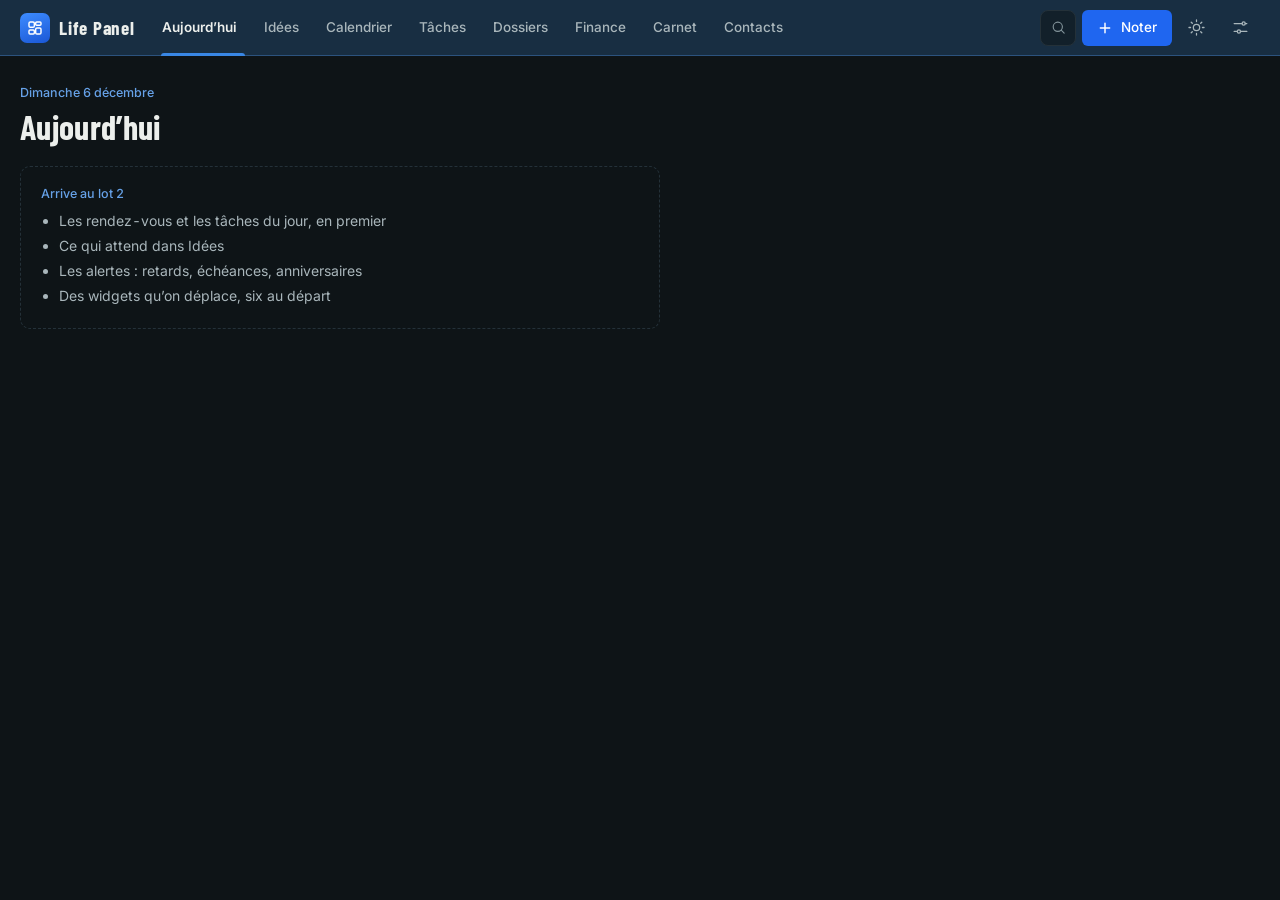
==== commit 9c826a7e: "LIFE PANEL v5 bêta, lot 0 : navigation du tour 1 Les décisions du tour 1 (document « Refonte LIFE PA" ====
--- a/index.html
+++ b/index.html
@@ -12,7 +12,7 @@
 <link rel="icon" href="icons/favicon.svg" type="image/svg+xml">
 <link rel="icon" href="icons/favicon-32.png" sizes="32x32" type="image/png">
 <link rel="apple-touch-icon" href="icons/icon-192.png">
-<!-- LIFE PANEL v5 : la coquille. Tout le reste est dans noyau/ (commun) et modules/ (une rubrique = un dossier). Voir CLAUDE.md. -->
+<!-- LIFE PANEL v5 : la coquille. Tout le reste est dans noyau/ (commun) et modules/ (une section = un dossier). Voir CLAUDE.md. -->
 <script src="noyau/theme-avant.js"></script>
 <link rel="preload" href="noyau/polices/inter.woff2" as="font" type="font/woff2" crossorigin>
 <link rel="stylesheet" href="noyau/styles/jetons.css">
@@ -21,14 +21,12 @@
 <script type="module" src="app.js"></script>
 </head>
 <body>
-<div class="app">
-  <nav class="rail" id="rail" aria-label="Menu"></nav>
-  <div class="principal">
-    <header class="barre" id="barre"></header>
-    <main class="page" id="vue" tabindex="-1"><div class="vide">Chargement…</div></main>
-  </div>
+<div class="tete" id="tete">
+  <header class="barre" id="barre"></header>
+  <nav class="sous-menu" id="sous-menu" aria-label="Sous-menu" hidden></nav>
 </div>
-<nav class="onglets" id="onglets" aria-label="Rubriques"></nav>
+<main class="page" id="vue" tabindex="-1"><div class="vide">Chargement…</div></main>
+<nav class="onglets" id="onglets" aria-label="Sections"></nav>
 <button type="button" class="fab" id="fab" data-action="noter" aria-label="Noter quelque chose"></button>
 <div class="voile" id="voile" hidden></div>
 <section class="feuille" id="feuille" role="dialog" aria-modal="true" tabindex="-1" hidden></section>
--- a/noyau/styles/jetons.css
+++ b/noyau/styles/jetons.css
@@ -29,7 +29,7 @@
 
   --sans:"Inter", system-ui, -apple-system, "Segoe UI", Roboto, Arial, sans-serif;
   --titre:"Barlow Condensed", "Arial Narrow", "Roboto Condensed", var(--sans);
-  --rail:232px; --barre:56px; --onglets:64px;
+  --barre:56px; --onglets:64px;
   --r:10px; --r-petit:6px;
   --ease:cubic-bezier(.2,.8,.2,1);
 }
--- a/noyau/styles/base.css
+++ b/noyau/styles/base.css
@@ -55,15 +55,9 @@
 
 /* --- Ce qu'une rubrique contiendra (lot 0) --- */
 .bientot{border-style:dashed;box-shadow:none;background:transparent;max-width:640px}
-.bientot .sur-titre{color:var(--accent-texte)}
+.bientot .sur-titre{color:color-mix(in srgb, var(--section) 75%, var(--texte))}
 .bientot ul{margin:4px 0 0;padding:0 0 0 18px;color:var(--texte-2)}
 .bientot li{margin:4px 0}
-
-/* --- Rubriques d'une page (Notes · Documents · Contacts) --- */
-.segments{display:inline-flex;gap:2px;padding:3px;margin:0 0 18px;background:var(--panneau);border:1px solid var(--bord);border-radius:8px}
-.segments a{padding:6px 14px;border-radius:6px;color:var(--texte-2);font-weight:500;font-size:13.5px}
-.segments a:hover{color:var(--texte)}
-.segments a.actif{background:var(--accent-doux);color:var(--texte)}
 
 /* --- États vides et erreurs --- */
 .vide{padding:48px 20px;text-align:center;color:var(--texte-2);line-height:1.6}
--- a/noyau/styles/coquille.css
+++ b/noyau/styles/coquille.css
@@ -1,49 +1,65 @@
 /* LIFE PANEL v5 · noyau/styles/coquille.css
-   Le cadre : menu à gauche (PC), barre du haut, page, onglets et bouton + (téléphone, tablette), feuille, confirmation, messages.
-   À partir de 1 100 px : menu fixe à gauche ; en dessous : onglets en bas et bouton + flottant. */
+   Le cadre : barre des sections en haut, sous-menu de la section ouverte, page ; sur téléphone et tablette (moins de 1 100 px),
+   titre de la section en haut, sous-menu qui défile, onglets en bas et bouton + ; feuille, confirmation, messages.
+   --section (posée par interface.js) = la couleur de la section ouverte : elle teinte la barre, le sous-menu et l'onglet actif. */
 
-.app{display:grid;grid-template-columns:var(--rail) minmax(0, 1fr);min-height:100vh;min-height:100dvh}
-.principal{min-width:0;display:flex;flex-direction:column}
+:root{--section:var(--accent)}
 
-/* --- Menu de gauche --- */
-.rail{position:sticky;top:0;height:100vh;height:100dvh;display:flex;flex-direction:column;gap:2px;padding:14px 10px 12px;background:var(--fond-2);border-right:1px solid var(--bord);overflow-y:auto}
-.marque{display:flex;align-items:center;gap:10px;padding:4px 8px 18px}
-.marque b{display:block;font:700 19px/1 var(--titre);letter-spacing:.04em}
-.marque small{display:block;font-size:11px;color:var(--texte-3);margin-top:3px}
+/* --- Barre du haut et sous-menu, collés en haut de l'écran --- */
+.tete{position:sticky;top:0;z-index:20}
+.barre{height:var(--barre);display:flex;align-items:center;gap:6px;padding:0 20px;
+  background:color-mix(in srgb, var(--section) 18%, var(--fond-2));border-bottom:1px solid color-mix(in srgb, var(--section) 40%, var(--bord))}
+:root[data-theme="jour"] .barre{background:color-mix(in srgb, var(--section) 12%, var(--fond-2))}
+.marque{display:flex;align-items:center;gap:9px;margin-right:12px;flex-shrink:0}
+.marque b{font:700 19px/1 var(--titre);letter-spacing:.04em;white-space:nowrap}
 .logo{width:30px;height:30px;border-radius:7px;display:grid;place-items:center;background:linear-gradient(160deg, var(--accent-haut), var(--accent-fonce));color:var(--sur-accent);flex-shrink:0}
-.menu{display:flex;flex-direction:column;gap:2px}
-.rail .nav{display:flex;align-items:center;gap:11px;width:100%;padding:8px 10px;border-radius:var(--r-petit);color:var(--texte-2);font-weight:500;font-size:14px;text-align:left;position:relative;transition:background .12s,color .12s}
-.rail .nav:hover{background:var(--panneau-2);color:var(--texte)}
-.rail .nav svg{color:var(--texte-3)}
-.rail .nav.actif{background:var(--accent-doux);color:var(--texte);font-weight:600}
-.rail .nav.actif svg{color:var(--accent-texte)}
-.rail .nav.actif::before{content:"";position:absolute;left:-10px;top:7px;bottom:7px;width:3px;border-radius:0 3px 3px 0;background:var(--accent)}
-.nb-place{margin-left:auto;display:flex}
-.rail-bas{margin-top:auto;padding-top:10px;border-top:1px solid var(--bord);display:flex;flex-direction:column;gap:2px}
+.titre-section{display:none}
 
-/* --- Barre du haut --- */
-.barre{position:sticky;top:0;z-index:20;height:var(--barre);display:flex;align-items:center;gap:12px;padding:0 24px;
-  background:color-mix(in srgb, var(--fond) 86%, transparent);backdrop-filter:blur(10px);-webkit-backdrop-filter:blur(10px);border-bottom:1px solid var(--bord)}
-.marque-tel{display:none;align-items:center;gap:9px}
-.marque-tel b{font:700 18px/1 var(--titre);letter-spacing:.04em}
-.marque-tel .logo{width:28px;height:28px}
-.recherche{display:flex;align-items:center;gap:10px;flex:1;max-width:440px;height:38px;padding:0 12px;border-radius:8px;background:var(--panneau);border:1px solid var(--bord);color:var(--texte-3);font-size:13.5px;text-align:left}
+.sections{display:flex;align-items:stretch;align-self:stretch;gap:2px;min-width:0}
+.sections a{display:flex;align-items:center;gap:7px;padding:0 11px;color:var(--texte-2);font-weight:500;font-size:13.5px;white-space:nowrap;position:relative;transition:color .12s}
+.sections a:hover{color:var(--texte)}
+.sections a svg{color:var(--texte-3);transition:color .12s}
+.sections a:hover svg{color:var(--c)}
+.sections a.actif{color:var(--texte);font-weight:600}
+.sections a.actif svg{color:var(--c)}
+.sections a.actif::after{content:"";position:absolute;left:8px;right:8px;bottom:-1px;height:3px;border-radius:3px 3px 0 0;background:var(--c)}
+.nb-place{display:flex}
+.sections .nb{margin-left:2px}
+
+.barre-droite{margin-left:auto;display:flex;align-items:center;gap:4px;flex-shrink:0}
+.recherche{display:flex;align-items:center;gap:9px;height:36px;padding:0 10px 0 11px;margin-right:6px;border-radius:8px;background:color-mix(in srgb, var(--fond) 55%, transparent);
+  border:1px solid var(--bord);color:var(--texte-3);font-size:13.5px}
 .recherche:hover{border-color:var(--bord-fort);color:var(--texte-2)}
-.recherche span{flex:1}
+.recherche span{min-width:90px;text-align:left}
 kbd{font:500 11px/1 var(--sans);padding:4px 6px;border-radius:4px;border:1px solid var(--bord-fort);color:var(--texte-3)}
-.barre-droite{margin-left:auto;display:flex;align-items:center;gap:6px}
+.barre .icone-btn.actif{color:var(--texte);background:color-mix(in srgb, var(--section) 22%, transparent)}
 .seul-tel{display:none!important}
 .avec-nb .nb-place{position:absolute;top:2px;right:0}
 .avec-nb .nb{min-width:17px;height:17px;font-size:10.5px;padding:0 4px}
 
+.sous-menu{display:flex;gap:2px;padding:6px 20px;background:color-mix(in srgb, var(--section) 6%, var(--fond));border-bottom:1px solid var(--bord);
+  overflow-x:auto;scrollbar-width:none}
+.sous-menu::-webkit-scrollbar{display:none}
+.sous-menu a{padding:6px 13px;border-radius:6px;color:var(--texte-2);font-weight:500;font-size:13.5px;white-space:nowrap;flex-shrink:0}
+.sous-menu a:hover{color:var(--texte);background:var(--panneau-2)}
+.sous-menu a.actif{color:var(--texte);background:color-mix(in srgb, var(--section) 24%, transparent)}
+
 /* --- La page --- */
-.page{width:100%;max-width:1200px;padding:30px 32px 64px;outline:none}
+.page{display:block;width:100%;max-width:1480px;padding:28px 20px 64px;outline:none}
 .page.anim{animation:apparait .22s var(--ease)}
 @keyframes apparait{from{opacity:0;transform:translateY(4px)}to{opacity:1;transform:none}}
+.entete .sur-titre{color:color-mix(in srgb, var(--section) 75%, var(--texte))}
 
 /* --- Onglets et bouton + (téléphone, tablette) --- */
 .onglets{display:none}
 .fab{display:none}
+
+/* --- « Plus » : les autres sections --- */
+.liste-plus{display:flex;flex-direction:column;gap:4px}
+.liste-plus a{display:flex;align-items:center;gap:14px;padding:10px 8px;border-radius:10px;font-weight:500;font-size:15px}
+.liste-plus a:hover{background:var(--panneau-2)}
+.liste-plus .nb{margin-left:auto}
+.pastille-section{width:38px;height:38px;border-radius:10px;display:grid;place-items:center;color:var(--c);background:color-mix(in srgb, var(--c) 18%, transparent)}
 
 /* --- Feuille : panneau à droite (PC), en bas (téléphone) --- */
 .voile{position:fixed;inset:0;z-index:60;background:var(--voile);opacity:0;transition:opacity .2s}
@@ -69,21 +85,34 @@
 .toast.on{opacity:1;transform:translate(-50%, 0);pointer-events:auto}
 .toast-btn{color:var(--accent-texte);font-weight:600;white-space:nowrap}
 
+/* --- PC moyen (1 100 à 1 399 px) : les sections sans icône, la recherche en icône --- */
+@media (min-width:1100px) and (max-width:1399px){
+  .sections a{padding:0 9px}
+  .sections a svg{display:none}
+  .recherche span,.recherche kbd{display:none}
+  .recherche{width:36px;padding:0;justify-content:center;margin-right:2px}
+}
+
 /* --- Téléphone et tablette (moins de 1 100 px) --- */
 @media (max-width:1099px){
-  .app{grid-template-columns:minmax(0, 1fr)}
-  .rail{display:none}
-  .barre{padding:0 8px 0 16px}
-  .marque-tel{display:flex}
-  .recherche,.masque-tel{display:none!important}
+  .barre{padding:0 6px 0 16px;gap:2px}
+  .marque,.sections,.masque-tel{display:none!important}
+  .titre-section{display:flex;align-items:center;gap:9px;margin:0;font:700 22px/1 var(--titre);letter-spacing:.02em;white-space:nowrap;overflow:hidden}
+  .titre-section svg{color:var(--section)}
+  .recherche{width:40px;height:40px;padding:0;margin:0;justify-content:center;border:0;background:none;color:var(--texte-2)}
+  .recherche span,.recherche kbd{display:none}
   .seul-tel{display:inline-grid!important}
+  .sous-menu{padding:6px 12px}
   .page{padding:20px 16px calc(var(--onglets) + 96px + env(safe-area-inset-bottom))}
   .entete h1{font-size:30px}
   .onglets{display:flex;position:fixed;z-index:30;left:0;right:0;bottom:0;height:calc(var(--onglets) + env(safe-area-inset-bottom));padding:0 4px env(safe-area-inset-bottom);
     background:color-mix(in srgb, var(--fond-2) 94%, transparent);backdrop-filter:blur(10px);-webkit-backdrop-filter:blur(10px);border-top:1px solid var(--bord)}
-  .onglets a{flex:1;display:flex;flex-direction:column;align-items:center;justify-content:center;gap:4px;color:var(--texte-3);font-size:11px;font-weight:500;position:relative}
-  .onglets a.actif{color:var(--accent-texte)}
-  .onglets a.actif::before{content:"";position:absolute;top:0;left:28%;right:28%;height:2px;border-radius:0 0 2px 2px;background:var(--accent)}
+  .onglets > *{flex:1;display:flex;flex-direction:column;align-items:center;justify-content:center;gap:4px;color:var(--texte-3);font-size:11px;font-weight:500;position:relative}
+  .onglets .actif{color:var(--texte)}
+  .onglets .actif svg{color:var(--section)}
+  .onglets .actif::before{content:"";position:absolute;top:0;left:28%;right:28%;height:2px;border-radius:0 0 2px 2px;background:var(--section)}
+  .onglets .nb-place{position:absolute;top:6px;left:calc(50% + 6px)}
+  .onglets .nb{min-width:17px;height:17px;font-size:10.5px;padding:0 4px}
   .fab{display:grid;place-items:center;position:fixed;z-index:31;right:16px;bottom:calc(var(--onglets) + 16px + env(safe-area-inset-bottom));width:56px;height:56px;border-radius:16px;
     background:var(--accent-plein);color:var(--sur-accent);box-shadow:0 10px 24px -8px rgba(31,102,240,.55)}
   .toast{bottom:calc(var(--onglets) + 16px + env(safe-area-inset-bottom))}
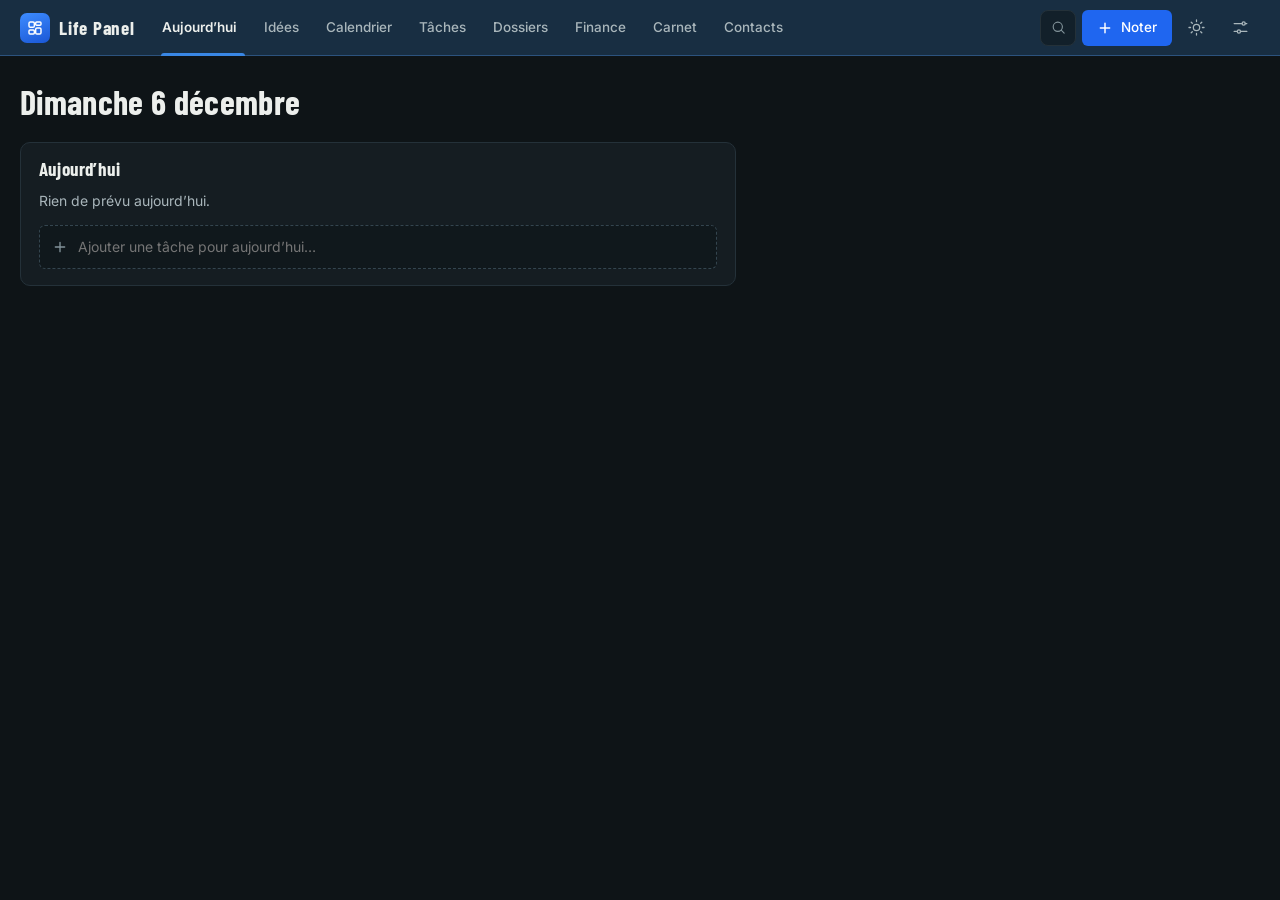
==== commit 36206b02: "LIFE PANEL v5 bêta, lot 2 : pièces communes, Aujourd'hui, Idées Pièces communes (noyau/) : - tableau" ====
--- a/index.html
+++ b/index.html
@@ -18,6 +18,7 @@
 <link rel="stylesheet" href="noyau/styles/jetons.css">
 <link rel="stylesheet" href="noyau/styles/base.css">
 <link rel="stylesheet" href="noyau/styles/coquille.css">
+<link rel="stylesheet" href="noyau/styles/composants.css">
 <script type="module" src="app.js"></script>
 </head>
 <body>
@@ -29,7 +30,7 @@
 <nav class="onglets" id="onglets" aria-label="Sections"></nav>
 <button type="button" class="fab" id="fab" data-action="noter" aria-label="Noter quelque chose"></button>
 <div class="voile" id="voile" hidden></div>
-<section class="feuille" id="feuille" role="dialog" aria-modal="true" tabindex="-1" hidden></section>
+<section class="fiche" id="fiche" role="dialog" aria-modal="true" tabindex="-1" hidden></section>
 <div class="dialogue" id="dialogue" hidden></div>
 <div class="toast" id="toast" role="status" aria-live="polite"></div>
 <noscript><div class="vide">LIFE PANEL a besoin de JavaScript.</div></noscript>
--- a/noyau/styles/coquille.css
+++ b/noyau/styles/coquille.css
@@ -1,6 +1,6 @@
 /* LIFE PANEL v5 · noyau/styles/coquille.css
    Le cadre : barre des sections en haut, sous-menu de la section ouverte, page ; sur téléphone et tablette (moins de 1 100 px),
-   titre de la section en haut, sous-menu qui défile, onglets en bas et bouton + ; feuille, confirmation, messages.
+   titre de la section en haut, sous-menu qui défile, onglets en bas et bouton + ; fiche au centre, confirmation, messages.
    --section (posée par interface.js) = la couleur de la section ouverte : elle teinte la barre, le sous-menu et l'onglet actif. */
 
 :root{--section:var(--accent)}
@@ -61,16 +61,22 @@
 .liste-plus .nb{margin-left:auto}
 .pastille-section{width:38px;height:38px;border-radius:10px;display:grid;place-items:center;color:var(--c);background:color-mix(in srgb, var(--c) 18%, transparent)}
 
-/* --- Feuille : panneau à droite (PC), en bas (téléphone) --- */
-.voile{position:fixed;inset:0;z-index:60;background:var(--voile);opacity:0;transition:opacity .2s}
+/* --- Fiche : une grande tuile au centre, le site en arrière-plan (téléphone : plein écran depuis le bas) --- */
+.voile{position:fixed;inset:0;z-index:60;background:var(--voile);opacity:0;transition:opacity .18s}
 .voile.on{opacity:1}
-.feuille{position:fixed;z-index:61;top:0;right:0;bottom:0;width:min(520px, 100vw);display:flex;flex-direction:column;background:var(--panneau);border-left:1px solid var(--bord);
-  box-shadow:var(--ombre-haute);transform:translateX(24px);opacity:0;transition:transform .22s var(--ease),opacity .18s}
-.feuille.on{transform:none;opacity:1}
-.feuille-poignee{display:none}
-.feuille-tete{display:flex;align-items:center;justify-content:space-between;gap:12px;padding:14px 14px 10px 22px;border-bottom:1px solid var(--bord)}
-.feuille-tete h2{font:700 22px/1.1 var(--titre);letter-spacing:.01em}
-.feuille-corps{flex:1;overflow-y:auto;padding:18px 22px 28px}
+.fiche{position:fixed;z-index:61;left:50%;top:50%;width:min(680px, calc(100vw - 48px));max-height:min(86vh, 900px);display:flex;flex-direction:column;
+  background:var(--panneau);border:1px solid var(--bord);border-radius:14px;box-shadow:var(--ombre-haute);
+  transform:translate(-50%, -48%) scale(.98);opacity:0;transition:transform .2s var(--ease),opacity .16s}
+.fiche.large{width:min(960px, calc(100vw - 48px))}
+.fiche.on{transform:translate(-50%, -50%);opacity:1}
+.fiche::before{content:"";position:absolute;left:0;right:0;top:0;height:3px;border-radius:14px 14px 0 0;background:var(--section)}
+.fiche-boite{display:flex;flex-direction:column;min-height:0;max-height:inherit;flex:1}
+.fiche-poignee{display:none}
+.fiche-tete{display:flex;align-items:center;justify-content:space-between;gap:12px;padding:16px 14px 12px 24px;border-bottom:1px solid var(--bord)}
+.fiche-tete h2{font:700 24px/1.1 var(--titre);letter-spacing:.01em;min-width:0;overflow-wrap:anywhere}
+.fiche-corps{flex:1;overflow-y:auto;padding:20px 24px 24px}
+.fiche-pied{display:flex;align-items:center;gap:8px;flex-wrap:wrap;padding:12px 24px 16px;border-top:1px solid var(--bord)}
+.fiche-pied .droite{margin-left:auto;display:flex;gap:8px;flex-wrap:wrap}
 
 /* --- Confirmation --- */
 .dialogue{position:fixed;inset:0;z-index:80;display:grid;place-items:center;padding:20px;background:var(--voile)}
@@ -116,7 +122,11 @@
   .fab{display:grid;place-items:center;position:fixed;z-index:31;right:16px;bottom:calc(var(--onglets) + 16px + env(safe-area-inset-bottom));width:56px;height:56px;border-radius:16px;
     background:var(--accent-plein);color:var(--sur-accent);box-shadow:0 10px 24px -8px rgba(31,102,240,.55)}
   .toast{bottom:calc(var(--onglets) + 16px + env(safe-area-inset-bottom))}
-  .feuille{top:auto;left:0;width:100%;max-height:92dvh;border-left:0;border-top:1px solid var(--bord);border-radius:16px 16px 0 0;transform:translateY(32px)}
-  .feuille-poignee{display:block;width:40px;height:4px;border-radius:2px;background:var(--bord-fort);margin:8px auto 0}
-  .feuille-corps{padding-bottom:calc(28px + env(safe-area-inset-bottom))}
+  .fiche,.fiche.large{left:0;top:auto;bottom:0;width:100%;max-height:94dvh;border-radius:16px 16px 0 0;border-width:1px 0 0;transform:translateY(32px)}
+  .fiche.on{transform:none}
+  .fiche::before{border-radius:16px 16px 0 0}
+  .fiche-poignee{display:block;width:40px;height:4px;border-radius:2px;background:var(--bord-fort);margin:8px auto 0}
+  .fiche-tete{padding:8px 8px 10px 18px}
+  .fiche-corps{padding:16px 18px 20px}
+  .fiche-pied{padding:10px 18px calc(12px + env(safe-area-inset-bottom))}
 }
--- a/noyau/styles/composants.css
+++ b/noyau/styles/composants.css
@@ -0,0 +1,120 @@
+/* LIFE PANEL v5 · noyau/styles/composants.css
+   Les pièces communes à toutes les sections : blocs, puces (tags, dossiers), case à cocher, ligne « ajouter vite »,
+   tableau (cartes sur téléphone), formulaire des fiches, fenêtre « Noter », glisser-déposer. */
+
+/* --- Blocs d'une page --- */
+.bloc{background:var(--panneau);border:1px solid var(--bord);border-radius:var(--r);padding:16px 18px;min-width:0}
+.bloc-tete{display:flex;align-items:baseline;justify-content:space-between;gap:12px;margin:0 0 10px}
+.bloc-tete h2{font:700 19px/1.1 var(--titre);letter-spacing:.01em}
+.bloc-tete a,.bloc-tete .lien{font-size:13px;color:var(--texte-2)}
+.bloc-tete a:hover{color:var(--texte)}
+.lien-texte{color:var(--accent-texte);font-weight:500}
+.lien-texte:hover{text-decoration:underline}
+
+/* --- Puces : tags, dossiers, types --- */
+.puces{display:flex;flex-wrap:wrap;gap:4px}
+.puce{display:inline-flex;align-items:center;gap:5px;max-width:100%;padding:1px 8px;border-radius:999px;background:var(--panneau-2);border:1px solid var(--bord);
+  color:var(--texte-2);font-size:12px;line-height:1.5;white-space:nowrap;overflow:hidden;text-overflow:ellipsis}
+.puce.dossier::before{content:"";width:7px;height:7px;border-radius:2px;background:var(--c, var(--c-gris));flex-shrink:0}
+.puce.type{border-color:transparent;background:color-mix(in srgb, var(--c, var(--accent)) 16%, transparent);color:var(--texte)}
+.retard{color:var(--critique)}
+
+/* --- Case à cocher ronde (tâche faite) --- */
+input.coche{appearance:none;-webkit-appearance:none;width:20px;height:20px;margin:0;border-radius:50%;border:1.6px solid var(--bord-fort);background:var(--champ);cursor:pointer;
+  display:inline-grid;place-items:center;flex-shrink:0;transition:background .12s,border-color .12s}
+input.coche:hover{border-color:var(--texte-3)}
+input.coche:checked{background:var(--ok);border-color:var(--ok)}
+input.coche:checked::after{content:"";width:9px;height:5px;border:2px solid var(--fond);border-top:0;border-right:0;transform:translateY(-1px) rotate(-45deg)}
+
+/* --- Ligne « ajouter vite » --- */
+.ajout{display:flex;align-items:center;gap:10px;padding:0 12px;min-height:44px;border:1px dashed var(--bord-fort);border-radius:var(--r-petit);background:var(--champ);color:var(--texte-3)}
+.ajout:focus-within{border-style:solid;border-color:color-mix(in srgb, var(--section) 70%, var(--bord));color:var(--texte-2)}
+.ajout input{flex:1;min-width:0;border:0;background:none;outline:none;padding:10px 0;box-shadow:none!important;min-height:0}
+
+/* --- Tableau --- */
+.tableau{display:flex;flex-direction:column;gap:10px;min-width:0}
+.tableau-barre{display:flex;align-items:center;gap:10px;flex-wrap:wrap}
+.tableau-recherche{display:flex;align-items:center;gap:8px;flex:1 1 240px;max-width:420px;margin:0;padding:0 10px;height:38px;border:1px solid var(--bord);border-radius:var(--r-petit);background:var(--champ);color:var(--texte-3)}
+.tableau-recherche:focus-within{border-color:var(--accent)}
+.tableau-recherche input{border:0;background:none;outline:none;padding:0;min-height:0;height:100%;box-shadow:none!important}
+.tableau-compte{font-size:12.5px;color:var(--texte-3)}
+.tableau-outils{margin-left:auto;display:flex;gap:6px;align-items:center;flex-wrap:wrap}
+.tableau-colonnes{position:relative}
+.tableau-colonnes summary{list-style:none}
+.tableau-colonnes summary::-webkit-details-marker{display:none}
+.menu-colonnes{position:absolute;right:0;top:calc(100% + 6px);z-index:15;min-width:200px;display:flex;flex-direction:column;gap:2px;padding:8px;
+  background:var(--panneau);border:1px solid var(--bord-fort);border-radius:var(--r-petit);box-shadow:var(--ombre-haute)}
+.menu-colonnes label{display:flex;align-items:center;gap:8px;margin:0;padding:6px 8px;border-radius:5px;color:var(--texte);font-size:13.5px;cursor:pointer}
+.menu-colonnes label:hover{background:var(--panneau-2)}
+.defile-tableau{overflow-x:auto;border:1px solid var(--bord);border-radius:var(--r);background:var(--panneau)}
+.tableau table{width:100%;border-collapse:collapse;font-size:13.5px}
+.tableau th{position:sticky;top:0;text-align:left;font-size:12px;font-weight:600;color:var(--texte-3);padding:9px 12px;border-bottom:1px solid var(--bord);background:var(--panneau);white-space:nowrap}
+.tableau th button{display:inline-flex;align-items:center;gap:4px;font:inherit;color:inherit}
+.tableau th button:hover,.tableau th[aria-sort="ascending"] button,.tableau th[aria-sort="descending"] button{color:var(--texte)}
+.tableau td{padding:9px 12px;border-bottom:1px solid var(--bord);vertical-align:middle}
+.tableau tbody tr:last-child td{border-bottom:0}
+.tableau tbody tr[tabindex]{cursor:pointer}
+.tableau tbody tr:hover{background:color-mix(in srgb, var(--panneau-2) 70%, transparent)}
+.tableau tbody tr:focus-visible{outline:2px solid var(--accent);outline-offset:-2px;border-radius:0}
+.tableau .num{text-align:right;white-space:nowrap}
+.tableau .t-coche{width:44px;padding-right:0}
+.tableau .t-saut{display:none}
+.tableau .col-titre,.tableau .t-titre{font-weight:500;color:var(--texte)}
+.tableau .t-sous,.tableau .t-droite{color:var(--texte-2)}
+.tableau tr.fait .t-titre{color:var(--texte-3);text-decoration:line-through}
+.tableau .extrait{display:block;color:var(--texte-3);font-size:12.5px;font-weight:400;max-width:560px;overflow:hidden;text-overflow:ellipsis;white-space:nowrap}
+.tableau-vide{padding:28px 16px;text-align:center;color:var(--texte-3);border:1px dashed var(--bord);border-radius:var(--r)}
+.tableau-plus{display:flex;justify-content:center}
+.actions-ligne{display:flex;gap:4px;justify-content:flex-end;align-items:center;flex-wrap:nowrap}
+.btn.petit,.btn.compact{min-height:30px;padding:0 10px;font-size:12.5px}
+.icone-btn.petit{width:30px;height:30px}
+
+/* Téléphone : une carte par ligne (titre en haut, à droite le montant ou la date, le reste en petit dessous) */
+@media (max-width:700px){
+  .tableau-recherche{max-width:none}
+  .defile-tableau{border:0;background:none;overflow:visible}
+  .tableau table,.tableau tbody{display:block}
+  .tableau thead{display:none}
+  .tableau tbody tr{display:flex;flex-wrap:wrap;align-items:center;gap:4px 10px;padding:12px 14px;margin:0 0 8px;background:var(--panneau);border:1px solid var(--bord);border-radius:var(--r)}
+  .tableau td{display:block;padding:0;border:0}
+  .tableau .t-coche{order:0;width:auto}
+  .tableau .t-titre{order:1;flex:1 1 0;min-width:0}
+  .tableau .t-droite{order:2;margin-left:auto}
+  .tableau .t-saut{display:block;order:3;flex-basis:100%;height:0}
+  .tableau .t-sous{order:4;font-size:12.5px;color:var(--texte-3)}
+  .tableau .t-sous.t-vide,.tableau .t-cache{display:none}
+  .tableau .t-actions{order:5;flex-basis:100%}
+  .tableau .actions-ligne{justify-content:flex-start;flex-wrap:wrap}
+  .tableau .extrait{white-space:normal}
+}
+
+/* --- Formulaire des fiches --- */
+.formulaire{display:flex;flex-wrap:wrap;gap:14px 12px}
+.formulaire .champ{flex:1 1 100%;min-width:0}
+.formulaire .champ.demi{flex:1 1 calc(50% - 6px)}
+.formulaire .champ.quart{flex:1 1 calc(25% - 9px)}
+.champ-case{display:flex;align-items:center;gap:8px;flex:1 1 100%;margin:0;color:var(--texte);font-size:14px}
+.avec-vider{display:flex;gap:6px;align-items:center}
+.attributs{display:flex;flex-direction:column;gap:6px;margin:0 0 6px}
+.attribut{display:grid;grid-template-columns:minmax(0, 1fr) minmax(0, 1.4fr) auto;gap:6px;align-items:center}
+@media (max-width:520px){ .formulaire .champ.demi,.formulaire .champ.quart{flex-basis:100%} }
+
+/* --- Fenêtre « Noter » --- */
+.capture{display:flex;flex-direction:column;gap:12px}
+.capture textarea{font-size:16px;min-height:64px}
+.capture-apercu{display:flex;align-items:flex-start;gap:8px;min-height:22px;color:var(--texte-2);font-size:13.5px}
+.capture-apercu svg{margin-top:2px;color:var(--section)}
+.puces-choix{display:flex;flex-wrap:wrap;gap:6px}
+.puce-choix{padding:5px 11px;border-radius:999px;border:1px solid var(--bord);background:var(--panneau-2);color:var(--texte-2);font-size:13px;font-weight:500}
+.puce-choix:hover{color:var(--texte);border-color:var(--bord-fort)}
+.puce-choix.actif{background:color-mix(in srgb, var(--section) 22%, transparent);border-color:color-mix(in srgb, var(--section) 55%, var(--bord));color:var(--texte)}
+
+/* --- Glisser-déposer --- */
+.en-glisse,.en-glisse *{user-select:none;-webkit-user-select:none;cursor:grabbing!important}
+.fantome{position:fixed;left:0;top:0;z-index:100;pointer-events:none;max-width:280px;padding:7px 12px;border-radius:8px;background:var(--panneau-3);border:1px solid var(--bord-fort);
+  box-shadow:var(--ombre-haute);font-size:13px;font-weight:500;color:var(--texte);white-space:nowrap;overflow:hidden;text-overflow:ellipsis}
+.glisse-source{opacity:.45}
+.depot-possible{outline:1.5px dashed color-mix(in srgb, var(--texte-3) 70%, transparent);outline-offset:-3px;border-radius:8px}
+.cible-active{outline:2px solid var(--accent)!important;outline-offset:-3px;background:var(--accent-doux)!important}
+.bloc-tete a{display:inline-flex;align-items:center;gap:4px;white-space:nowrap}
+.tableau .col-ajoutee,.tableau .col-date,.tableau .col-archivee{white-space:nowrap}
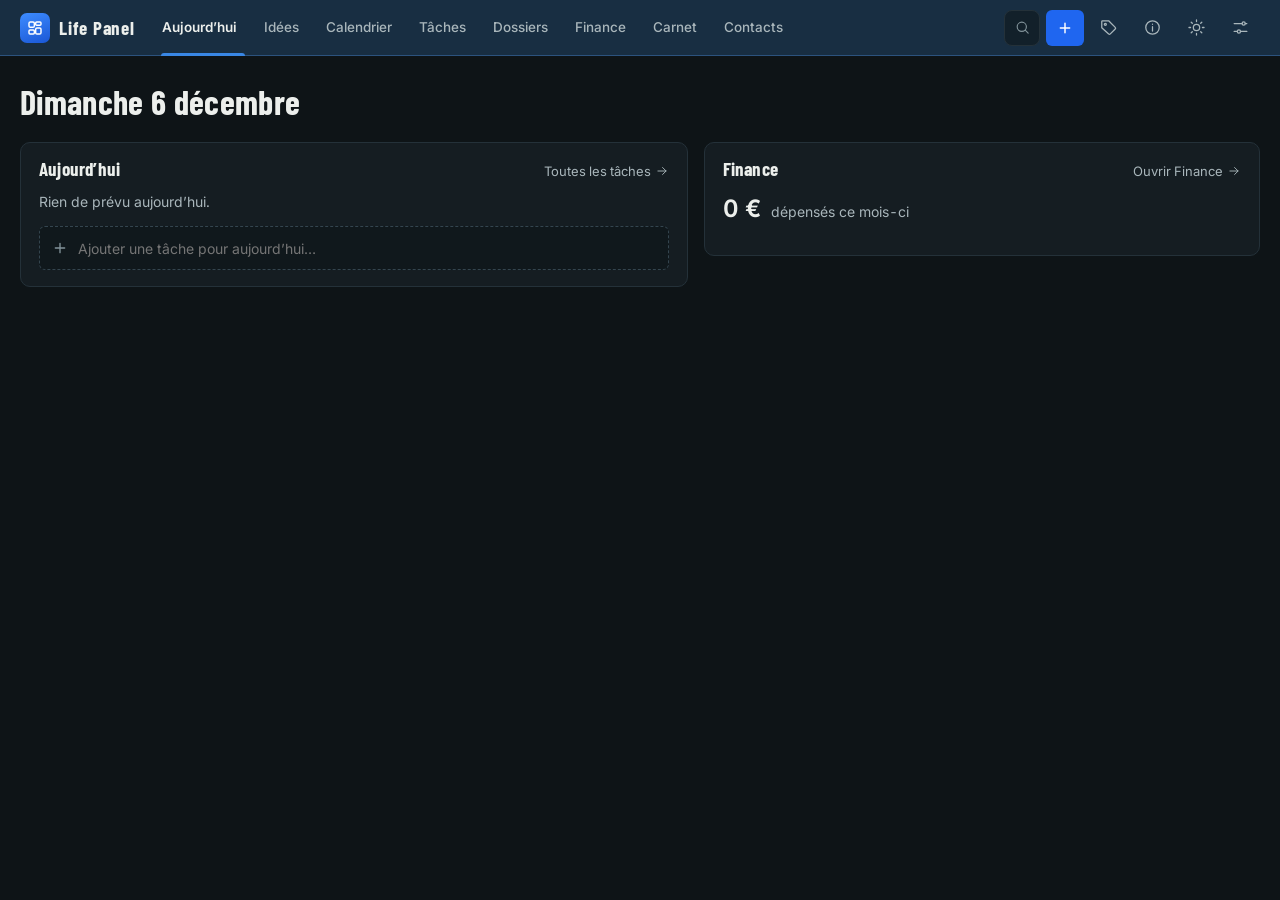
==== commit ae5b1047: "LIFE PANEL v5 bêta, lot 1 : notifications, hors ligne, raccourcis Android - Réglages › Notifications" ====
--- a/index.html
+++ b/index.html
@@ -12,6 +12,7 @@
 <link rel="icon" href="icons/favicon.svg" type="image/svg+xml">
 <link rel="icon" href="icons/favicon-32.png" sizes="32x32" type="image/png">
 <link rel="apple-touch-icon" href="icons/icon-192.png">
+<link rel="manifest" href="manifest.webmanifest">
 <!-- LIFE PANEL v5 : la coquille. Tout le reste est dans noyau/ (commun) et modules/ (une section = un dossier). Voir CLAUDE.md. -->
 <script src="noyau/theme-avant.js"></script>
 <link rel="preload" href="noyau/polices/inter.woff2" as="font" type="font/woff2" crossorigin>
--- a/noyau/styles/jetons.css
+++ b/noyau/styles/jetons.css
@@ -22,7 +22,7 @@
   --ok-doux:rgba(61,214,140,.12); --attention-doux:rgba(255,197,49,.12); --critique-doux:rgba(255,92,108,.13);
   /* Couleurs des projets et des catégories (validées pour les daltoniens, voisines bien séparées) */
   --p-bleu:#3987e5; --p-orange:#e8591c; --p-vert:#14a07a; --p-jaune:#c98500; --p-rose:#e0569a; --p-violet:#9085e9;
-  --c-bleu:#3987e5; --c-orange:#e8591c; --c-vert:#14a07a; --c-jaune:#c98500; --c-rose:#e0569a; --c-herbe:#3aa83a; --c-violet:#9085e9; --c-rouge:#e85d5d; --c-prune:#b04fc8; --c-gris:#52646E;
+  --c-bleu:#3987e5; --c-orange:#e8591c; --c-vert:#14a07a; --c-jaune:#c98500; --c-rose:#e0569a; --c-herbe:#3aa83a; --c-violet:#9085e9; --c-rouge:#e85d5d; --c-prune:#b04fc8; --c-gris:#52646E; --c-cyan:#1fa9c4; --c-brun:#b07a4f; --c-olive:#9a9a2f; --c-indigo:#6272f0;
   --voile:rgba(5,9,11,.66);
   --ombre:0 10px 24px -18px rgba(0,0,0,.9);
   --ombre-haute:0 28px 70px -22px rgba(0,0,0,.9), 0 0 0 1px rgba(255,255,255,.03);
@@ -43,7 +43,7 @@
   --ok:#11734F; --attention:#9A5800; --critique:#C4203A;
   --ok-doux:rgba(17,115,79,.09); --attention-doux:rgba(154,88,0,.1); --critique-doux:rgba(196,32,58,.08);
   --p-bleu:#2a78d6; --p-orange:#e2541a; --p-vert:#0f9468; --p-jaune:#b77900; --p-rose:#d64a8a; --p-violet:#6250d6;
-  --c-bleu:#2a78d6; --c-orange:#e2541a; --c-vert:#0f9468; --c-jaune:#b77900; --c-rose:#d64a8a; --c-herbe:#2f8f2f; --c-violet:#6250d6; --c-rouge:#d93b3b; --c-prune:#9c3fb5; --c-gris:#9AA2A5;
+  --c-bleu:#2a78d6; --c-orange:#e2541a; --c-vert:#0f9468; --c-jaune:#b77900; --c-rose:#d64a8a; --c-herbe:#2f8f2f; --c-violet:#6250d6; --c-rouge:#d93b3b; --c-prune:#9c3fb5; --c-gris:#9AA2A5; --c-cyan:#138aa3; --c-brun:#8f5e36; --c-olive:#7c7c1d; --c-indigo:#4655c9;
   --voile:rgba(24,32,36,.38);
   --ombre:0 1px 2px rgba(24,32,36,.06), 0 10px 24px -20px rgba(24,32,36,.35);
   --ombre-haute:0 28px 70px -24px rgba(24,32,36,.4), 0 0 0 1px rgba(24,32,36,.05);
--- a/noyau/styles/coquille.css
+++ b/noyau/styles/coquille.css
@@ -31,6 +31,7 @@
   border:1px solid var(--bord);color:var(--texte-3);font-size:13.5px}
 .recherche:hover{border-color:var(--bord-fort);color:var(--texte-2)}
 .recherche span{min-width:90px;text-align:left}
+@media (min-width:1100px) and (max-width:1599px){ .recherche span,.recherche kbd{display:none} .recherche{width:36px;padding:0;justify-content:center} .barre-droite .btn.plein{width:38px;padding:0} .barre-droite .btn.plein span{display:none} }
 kbd{font:500 11px/1 var(--sans);padding:4px 6px;border-radius:4px;border:1px solid var(--bord-fort);color:var(--texte-3)}
 .barre .icone-btn.actif{color:var(--texte);background:color-mix(in srgb, var(--section) 22%, transparent)}
 .seul-tel{display:none!important}
@@ -45,7 +46,7 @@
 .sous-menu a.actif{color:var(--texte);background:color-mix(in srgb, var(--section) 24%, transparent)}
 
 /* --- La page --- */
-.page{display:block;width:100%;max-width:1480px;padding:28px 20px 64px;outline:none}
+.page{display:block;width:100%;padding:28px 20px 64px;outline:none}   /* toute la largeur de l'écran (24/11) : plus de largeur maximale */
 .page.anim{animation:apparait .22s var(--ease)}
 @keyframes apparait{from{opacity:0;transform:translateY(4px)}to{opacity:1;transform:none}}
 .entete .sur-titre{color:color-mix(in srgb, var(--section) 75%, var(--texte))}
@@ -77,6 +78,7 @@
 .fiche-corps{flex:1;overflow-y:auto;padding:20px 24px 24px}
 .fiche-pied{display:flex;align-items:center;gap:8px;flex-wrap:wrap;padding:12px 24px 16px;border-top:1px solid var(--bord)}
 .fiche-pied .droite{margin-left:auto;display:flex;gap:8px;flex-wrap:wrap}
+.fiche-pied .gauche{display:flex;gap:6px;flex-wrap:wrap}
 
 /* --- Confirmation --- */
 .dialogue{position:fixed;inset:0;z-index:80;display:grid;place-items:center;padding:20px;background:var(--voile)}
@@ -130,3 +132,8 @@
   .fiche-corps{padding:16px 18px 20px}
   .fiche-pied{padding:10px 18px calc(12px + env(safe-area-inset-bottom))}
 }
+/* L'icône de la synchro GitHub (noyau/synchro.js) : discrète quand tout va bien */
+.icone-btn.synchro[data-etat="ok"]{color:var(--texte-3)}
+.icone-btn.synchro[data-etat="cours"]{color:var(--accent)}
+.icone-btn.synchro[data-etat="hors"]{color:var(--c-jaune)}
+.icone-btn.synchro[data-etat="erreur"]{color:var(--c-rouge)}
--- a/noyau/styles/composants.css
+++ b/noyau/styles/composants.css
@@ -15,12 +15,14 @@
 .puces{display:flex;flex-wrap:wrap;gap:4px}
 .puce{display:inline-flex;align-items:center;gap:5px;max-width:100%;padding:1px 8px;border-radius:999px;background:var(--panneau-2);border:1px solid var(--bord);
   color:var(--texte-2);font-size:12px;line-height:1.5;white-space:nowrap;overflow:hidden;text-overflow:ellipsis}
-.puce.dossier::before{content:"";width:7px;height:7px;border-radius:2px;background:var(--c, var(--c-gris));flex-shrink:0}
+.puce.dossier{background:color-mix(in srgb, var(--c, var(--c-gris)) 22%, var(--panneau));border-color:color-mix(in srgb, var(--c, var(--c-gris)) 60%, var(--bord));color:var(--texte)}
+.puce.dossier::before{content:"";width:8px;height:8px;border-radius:2px;background:var(--c, var(--c-gris));flex-shrink:0}
 .puce.type{border-color:transparent;background:color-mix(in srgb, var(--c, var(--accent)) 16%, transparent);color:var(--texte)}
 .retard{color:var(--critique)}
+.attention{color:var(--attention)}
 
 /* --- Case à cocher ronde (tâche faite) --- */
-input.coche{appearance:none;-webkit-appearance:none;width:20px;height:20px;margin:0;border-radius:50%;border:1.6px solid var(--bord-fort);background:var(--champ);cursor:pointer;
+input.coche{appearance:none;-webkit-appearance:none;width:20px;height:20px;margin:0;border-radius:5px;border:1.6px solid var(--bord-fort);background:var(--champ);cursor:pointer;
   display:inline-grid;place-items:center;flex-shrink:0;transition:background .12s,border-color .12s}
 input.coche:hover{border-color:var(--texte-3)}
 input.coche:checked{background:var(--ok);border-color:var(--ok)}
@@ -39,6 +41,7 @@
 .tableau-recherche input{border:0;background:none;outline:none;padding:0;min-height:0;height:100%;box-shadow:none!important}
 .tableau-compte{font-size:12.5px;color:var(--texte-3)}
 .tableau-outils{margin-left:auto;display:flex;gap:6px;align-items:center;flex-wrap:wrap}
+.tableau-outils.cote{margin-left:0}
 .tableau-colonnes{position:relative}
 .tableau-colonnes summary{list-style:none}
 .tableau-colonnes summary::-webkit-details-marker{display:none}
@@ -62,7 +65,7 @@
 .tableau .col-titre,.tableau .t-titre{font-weight:500;color:var(--texte)}
 .tableau .t-sous,.tableau .t-droite{color:var(--texte-2)}
 .tableau tr.fait .t-titre{color:var(--texte-3);text-decoration:line-through}
-.tableau .extrait{display:block;color:var(--texte-3);font-size:12.5px;font-weight:400;max-width:560px;overflow:hidden;text-overflow:ellipsis;white-space:nowrap}
+.tableau .extrait{display:block;color:var(--texte-3);font-size:12.5px;font-weight:400;max-width:40vw;overflow:hidden;text-overflow:ellipsis;white-space:nowrap}
 .tableau-vide{padding:28px 16px;text-align:center;color:var(--texte-3);border:1px dashed var(--bord);border-radius:var(--r)}
 .tableau-plus{display:flex;justify-content:center}
 .actions-ligne{display:flex;gap:4px;justify-content:flex-end;align-items:center;flex-wrap:nowrap}
@@ -95,6 +98,11 @@
 .formulaire .champ.quart{flex:1 1 calc(25% - 9px)}
 .champ-case{display:flex;align-items:center;gap:8px;flex:1 1 100%;margin:0;color:var(--texte);font-size:14px}
 .avec-vider{display:flex;gap:6px;align-items:center}
+.etapes{display:flex;flex-direction:column;gap:6px}
+.etapes:empty{display:none}
+.etape{display:flex;align-items:center;gap:8px}
+.etape .e-t{flex:1;min-width:0}
+.etape:has(.e-ok:checked) .e-t{color:var(--texte-3);text-decoration:line-through}
 .attributs{display:flex;flex-direction:column;gap:6px;margin:0 0 6px}
 .attribut{display:grid;grid-template-columns:minmax(0, 1fr) minmax(0, 1.4fr) auto;gap:6px;align-items:center}
 @media (max-width:520px){ .formulaire .champ.demi,.formulaire .champ.quart{flex-basis:100%} }
@@ -118,3 +126,161 @@
 .cible-active{outline:2px solid var(--accent)!important;outline-offset:-3px;background:var(--accent-doux)!important}
 .bloc-tete a{display:inline-flex;align-items:center;gap:4px;white-space:nowrap}
 .tableau .col-ajoutee,.tableau .col-date,.tableau .col-archivee{white-space:nowrap}
+
+/* --- Petits textes d'aide, masqués sur téléphone au besoin --- */
+.aide{margin:0;font-size:12.5px;color:var(--texte-3)}
+@media (max-width:1099px){ .masque-tel{display:none!important} }
+
+/* --- Filtres en puces (au-dessus d'un tableau) --- */
+.filtres{display:flex;flex-wrap:wrap;gap:6px}
+.filtres a.puce-choix{text-decoration:none}
+
+/* --- Lignes choisies dans un tableau (Ctrl + clic) et leur barre --- */
+.tableau tbody tr.choisie,.tableau tbody tr.choisie:hover{background:color-mix(in srgb, var(--accent) 16%, transparent)}
+.tableau tbody tr.choisie td:first-child{box-shadow:inset 3px 0 0 var(--accent)}
+.tableau-choix{position:fixed;z-index:40;left:50%;bottom:24px;transform:translateX(-50%);display:flex;align-items:center;flex-wrap:wrap;justify-content:center;gap:6px;
+  max-width:calc(100vw - 32px);padding:8px 10px 8px 16px;border-radius:12px;background:var(--panneau-3);border:1px solid var(--bord-fort);box-shadow:var(--ombre-haute)}
+.tableau-choix .choix-nombre{font-weight:600;font-size:13px;margin-right:6px;white-space:nowrap}
+@media (max-width:1099px){ .tableau-choix{bottom:calc(var(--onglets) + 16px + env(safe-area-inset-bottom))} }
+
+/* --- Petites fenêtres de choix (un jour, une liste, un dossier) --- */
+.choix-grille{display:grid;grid-template-columns:repeat(auto-fill, minmax(140px, 1fr));gap:8px}
+.choix-colonne{display:flex;flex-direction:column;gap:6px}
+.btn.choix{justify-content:flex-start;min-height:44px;text-align:left}
+.choix-grille .btn.choix{flex-direction:column;align-items:flex-start;gap:2px;padding:8px 12px;min-height:56px}
+.btn.choix small{color:var(--texte-3);font-size:12px;font-weight:400}
+.btn.choix b{font-weight:600}
+.pastille-dossier{width:10px;height:10px;border-radius:3px;background:var(--c);flex-shrink:0}
+.autre-jour{display:flex;align-items:center;flex-wrap:wrap;gap:8px;margin-top:16px;padding-top:14px;border-top:1px solid var(--bord)}
+.autre-jour label{color:var(--texte-2);font-size:13px;margin-right:4px}
+.autre-jour input{width:auto}
+.autre-jour.seul{margin:0;padding:0;border:0}
+.fiche .ajout{margin-top:14px}
+/* Un message en bas de l'écran passe au-dessus de la barre de sélection au lieu de la cacher */
+body:has(.tableau-choix) .toast{bottom:92px}
+@media (max-width:1099px){ body:has(.tableau-choix) .toast{bottom:calc(var(--onglets) + 84px + env(safe-area-inset-bottom))} }
+@media (max-width:700px){ .tableau .t-droite.t-vide{display:none} }
+/* Liens vers l'extérieur dans un tableau (document, téléphone, e-mail) : cliquables sans ouvrir la ligne */
+.lien-externe{display:inline-flex;align-items:center;gap:5px;color:var(--accent-texte);text-decoration:none;max-width:100%;overflow:hidden}
+.lien-externe span{overflow:hidden;text-overflow:ellipsis;white-space:nowrap}
+.lien-externe:hover{text-decoration:underline}
+a.puce.dossier{text-decoration:none;color:var(--texte)}
+a.puce.dossier:hover{background:color-mix(in srgb, var(--c, var(--c-gris)) 36%, var(--panneau))}
+.journal-fiche{list-style:none;margin:4px 0 0;padding:0;display:flex;flex-direction:column;gap:6px;max-height:260px;overflow:auto}
+.journal-fiche li{padding:7px 10px;border-radius:var(--r-petit);background:var(--panneau-2);font-size:13.5px;color:var(--texte)}
+.journal-fiche b{color:var(--texte-2);font-weight:600;margin-right:6px}
+.formulaire .etiquette{display:block;font-size:12.5px;font-weight:600;color:var(--texte-2);margin-bottom:6px}
+/* Choisir un dossier (puces en couleur, par chemin) et une couleur (pastilles) */
+.choix-dossiers{display:flex;flex-direction:column;gap:6px;align-items:flex-start}
+.groupe-dossiers{display:flex;flex-wrap:wrap;align-items:center;gap:6px}
+.groupe-dossiers .chemin{font-size:12px;color:var(--texte-3);margin-right:2px}
+.choix-dossiers .puce{cursor:pointer;padding:4px 11px;font-size:13px}
+.choix-dossiers .puce.choisie{outline:2px solid var(--accent);outline-offset:1px}
+.nuancier{display:flex;flex-wrap:wrap;gap:8px}
+.pastille-choix{width:28px;height:28px;border-radius:7px;border:2px solid transparent;background:var(--c);cursor:pointer;padding:0}
+.pastille-choix.raye{background:repeating-linear-gradient(45deg, var(--c) 0 4px, color-mix(in srgb, var(--c) 45%, var(--panneau)) 4px 7px)}
+.pastille-choix.choisie{border-color:var(--texte);box-shadow:0 0 0 2px var(--panneau)}
+.pastille-cat{display:inline-block;width:11px;height:11px;border-radius:3px;background:var(--c);flex-shrink:0;vertical-align:-1px}
+.pastille-cat.raye{background:repeating-linear-gradient(45deg, var(--c) 0 3px, color-mix(in srgb, var(--c) 45%, var(--panneau)) 3px 5px)}
+.tableau-plier{display:inline-flex;align-items:center;gap:8px;align-self:flex-start;padding:4px 6px;border:0;background:none;color:var(--texte);font-weight:600;font-size:15px;cursor:pointer;border-radius:var(--r-petit)}
+.tableau-plier:hover{background:var(--panneau-2)}
+.tableau-plier svg{transition:transform .15s}
+.tableau-plier .n{font-size:12px;color:var(--texte-3);font-weight:600}
+.tableau.plie .tableau-plier svg{transform:rotate(-90deg)}
+.tableau.plie > .tableau-barre,.tableau.plie > .tableau-corps{display:none}
+/* Le dossier d'un élément : un carré de couleur et son nom (comme dans le prototype) */
+.carre{display:inline-block;width:10px;height:10px;border-radius:3px;background:var(--c, var(--c-gris));flex-shrink:0}
+.lien-dossier{display:inline-flex;align-items:center;gap:7px;color:var(--texte);text-decoration:none;white-space:nowrap}
+.lien-dossier:hover{text-decoration:underline;text-decoration-color:var(--c, var(--texte-3))}
+/* Liste déroulante qui peut montrer une couleur (dossier, chemin) */
+.deroulant{position:relative}
+.deroulant-bouton{display:flex;align-items:center;gap:8px;width:100%;min-height:38px;padding:0 12px;border:1px solid var(--bord);border-radius:var(--r-petit);background:var(--panneau-2);color:var(--texte);font:inherit;text-align:left;cursor:pointer}
+.deroulant-bouton:hover,.deroulant-bouton[aria-expanded="true"]{border-color:var(--bord-fort)}
+.deroulant-bouton > span{flex:1;min-width:0;overflow:hidden;text-overflow:ellipsis;white-space:nowrap}
+.deroulant-bouton > span.faible{color:var(--texte-3)}
+.deroulant-liste{position:absolute;z-index:70;left:0;right:0;top:calc(100% + 4px);max-height:300px;overflow:auto;list-style:none;margin:0;padding:4px;border:1px solid var(--bord-fort);border-radius:var(--r-petit);background:var(--panneau-3);box-shadow:var(--ombre-haute)}
+.deroulant-liste li[role="option"]{display:flex;align-items:center;gap:8px;padding:7px 10px;border-radius:6px;cursor:pointer;color:var(--texte);font-size:13.5px;outline:none}
+.deroulant-liste li[role="option"]:hover,.deroulant-liste li[role="option"]:focus{background:color-mix(in srgb, var(--accent) 18%, transparent)}
+.deroulant-liste li[aria-selected="true"]{font-weight:600}
+.deroulant-groupe{padding:8px 10px 3px;font-size:11.5px;font-weight:600;color:var(--texte-3)}
+/* Propositions pendant la frappe (tags, @ du journal) */
+.avec-suggestions{position:relative}
+.suggestions{position:absolute;z-index:30;left:0;right:0;top:calc(100% + 4px);list-style:none;margin:0;padding:4px;border:1px solid var(--bord-fort);border-radius:var(--r-petit);
+  background:var(--panneau-3);box-shadow:var(--ombre-haute)}
+.suggestions li{padding:7px 10px;border-radius:6px;cursor:pointer;font-size:13.5px;color:var(--texte)}
+.suggestions li.active,.suggestions li:hover{background:color-mix(in srgb, var(--section) 22%, transparent)}
+.pliable.plie > .bloc-corps{display:none}
+.pliable.plie .tableau-plier svg{transform:rotate(-90deg)}
+.pliable .bloc-tete .tableau-plier{font-size:16px}
+.sous-menu a .n{display:inline-grid;place-items:center;min-width:19px;height:19px;padding:0 5px;margin-left:6px;border-radius:999px;box-sizing:border-box;
+  font-size:11px;font-weight:700;line-height:1;color:var(--texte);background:color-mix(in srgb, var(--section) 34%, var(--panneau-2));font-variant-numeric:tabular-nums}
+.sous-menu a.actif .n{background:var(--section);color:var(--fond)}
+/* L'anneau par catégorie et sa légende */
+.par-categorie{display:grid;grid-template-columns:200px minmax(0, 1fr);gap:24px;align-items:start}
+.anneau{width:200px;height:200px}
+.anneau circle{transition:stroke-dasharray .25s, stroke-dashoffset .25s}
+.anneau-total{font-size:19px;font-weight:700;fill:var(--texte)}
+.anneau-sous{font-size:11px;fill:var(--texte-3)}
+.legende{list-style:none;margin:0;padding:0;display:grid;grid-template-columns:repeat(auto-fill, minmax(260px, 1fr));gap:2px 18px}
+.legende li{display:grid;grid-template-columns:12px minmax(0, 1fr) auto auto;align-items:center;gap:10px;padding:6px 6px;border-radius:var(--r-petit);cursor:pointer;font-size:13.5px}
+.legende li:hover{background:var(--panneau-2)}
+.legende .nom{overflow:hidden;text-overflow:ellipsis;white-space:nowrap;color:var(--texte)}
+.legende .part{color:var(--texte-3);font-size:12px;font-variant-numeric:tabular-nums}
+.legende .val{font-variant-numeric:tabular-nums;color:var(--texte-2)}
+.legende li.retiree .nom,.legende li.retiree .val{color:var(--texte-3);text-decoration:line-through}
+.legende li.retiree .pastille-cat{opacity:.35}
+.pastille-cat{display:inline-block;width:11px;height:11px;border-radius:3px;background:var(--c);flex-shrink:0;vertical-align:-1px}
+.pastille-cat.raye{background:repeating-linear-gradient(45deg, var(--c) 0 3px, color-mix(in srgb, var(--c) 45%, var(--panneau)) 3px 5px)}
+.tableau .puce .pastille-cat{margin-right:5px;width:8px;height:8px}
+@media (max-width:700px){ .par-categorie{grid-template-columns:minmax(0, 1fr);justify-items:center} .legende{width:100%} }
+
+.par-categorie.compact{grid-template-columns:150px minmax(0, 1fr);gap:16px}
+.par-categorie.compact .anneau{width:150px;height:150px}
+.par-categorie.compact .legende{grid-template-columns:minmax(0, 1fr)}
+.par-categorie.compact .legende li{cursor:default;padding:4px 6px}
+/* L'aide (« ? ») */
+.aide-titre{margin:16px 0 8px;font-size:12.5px;font-weight:700;color:var(--texte-3);text-transform:uppercase;letter-spacing:.04em}
+.aide-titre:first-child{margin-top:0}
+.aide-liste{display:grid;grid-template-columns:minmax(110px, max-content) minmax(0, 1fr);gap:8px 14px;margin:0;align-items:baseline}
+.aide-liste dd{margin:0;color:var(--texte-2);font-size:13.5px}
+.touche{display:inline-block;padding:2px 8px;border:1px solid var(--bord-fort);border-radius:6px;background:var(--panneau-2);font-size:12.5px;font-weight:600;color:var(--texte);white-space:nowrap}
+/* --- La liseuse Markdown (noyau/markdown.js), reprise de la v4.9 --- */
+.md{font-size:15px;line-height:1.65;color:var(--texte-2);overflow-wrap:anywhere}
+.md > :first-child{margin-top:0}
+.md h1,.md h2,.md h3,.md h4,.md h5,.md h6{line-height:1.3;font-weight:650;color:var(--texte)}
+.md h1{font-size:24px;font-weight:700;margin:24px 0 10px} .md h2{font-size:20px;font-weight:700;margin:22px 0 9px}
+.md h3{font-size:18px;margin:20px 0 8px} .md h4{font-size:16px;margin:16px 0 6px}
+.md h5{font-size:15px;margin:14px 0 6px} .md h6{font-size:14px;margin:14px 0 6px;color:var(--texte-2)}
+.md p{margin:0 0 12px} .md ul,.md ol{margin:0 0 12px;padding-left:22px} .md li{margin:3px 0}
+.md a,.md .lien-wiki{color:var(--c-bleu);text-decoration:underline}
+.md .lien-wiki{border:0;background:none;padding:0;font:inherit;cursor:pointer}
+.md .lien-wiki.a-ecrire{color:var(--c-rose)}
+.md li.tache-md{list-style:none;margin-left:-20px;display:flex;align-items:flex-start;gap:8px;flex-wrap:wrap;row-gap:2px}
+.md li.tache-md > span{flex:1;min-width:0}
+.md li.tache-md > :not(input):not(span){flex-basis:calc(100% - 23px);margin-left:23px;min-width:0}
+.md .case-md{flex-shrink:0;width:15px;height:15px;margin:.3em 0 0;accent-color:var(--accent);cursor:pointer}
+.md .case-md:disabled{cursor:default}
+.md li.tache-md.faite > span{color:var(--texte-3)}
+.md del{color:var(--texte-3)}
+.md .table-md{overflow-x:auto;margin:0 0 14px;max-width:100%;padding:1px}
+.md table{width:auto;min-width:50%;border-collapse:collapse;font-size:14px}
+.md th,.md td{border:1px solid var(--bord);padding:6px 11px;vertical-align:top;white-space:normal}
+.md th{background:var(--panneau-2);color:var(--texte);font-weight:650;text-align:left}
+.md blockquote{margin:0 0 14px;padding:9px 14px;border-left:3px solid var(--c-bleu);background:var(--panneau-2);border-radius:0 var(--r-petit) var(--r-petit) 0}
+.md blockquote p{margin:0 0 8px} .md blockquote p:last-child{margin:0}
+.md hr{border:0;border-top:1px solid var(--bord);margin:18px 0}
+.md li > ul,.md li > ol{margin:3px 0 0} .md li > p{margin:6px 0 0} .md li > pre{margin:6px 0 4px}
+.md li.md-ecart{margin-top:10px}
+.md code{padding:1px 5px;border-radius:4px;background:var(--panneau-2);font-family:ui-monospace,Consolas,monospace;font-size:.9em}
+.md pre{margin:0 0 12px;padding:10px 13px;background:var(--panneau-2);border:1px solid var(--bord);border-radius:var(--r-petit);overflow-x:auto;max-width:100%;
+  font-family:ui-monospace,Consolas,monospace;font-size:13px;line-height:1.55;white-space:pre;tab-size:4}
+.md pre code{background:none;padding:0}
+/* Le contenu d'une note dans sa fiche : Lire (mis en forme) ou Écrire (le texte) */
+.md-champ{display:flex;flex-direction:column;gap:8px}
+.md-onglets{display:flex;gap:4px}
+.md-onglets button{padding:4px 12px;border:1px solid var(--bord);border-radius:999px;background:none;color:var(--texte-2);font-size:13px;cursor:pointer}
+.md-onglets button[aria-pressed="true"]{background:color-mix(in srgb, var(--accent) 20%, transparent);border-color:var(--accent);color:var(--texte)}
+.md-champ [data-md-lire]{min-height:120px;max-height:min(60vh, 640px);overflow:auto;padding:14px 16px;border:1px solid var(--bord);border-radius:var(--r-petit);background:var(--champ)}
+.md-champ textarea{min-height:280px;font-family:ui-monospace,Consolas,monospace;font-size:13.5px}
+.md-champ:not(.ecrire) textarea{display:none}
+.md-champ.ecrire [data-md-lire]{display:none}
